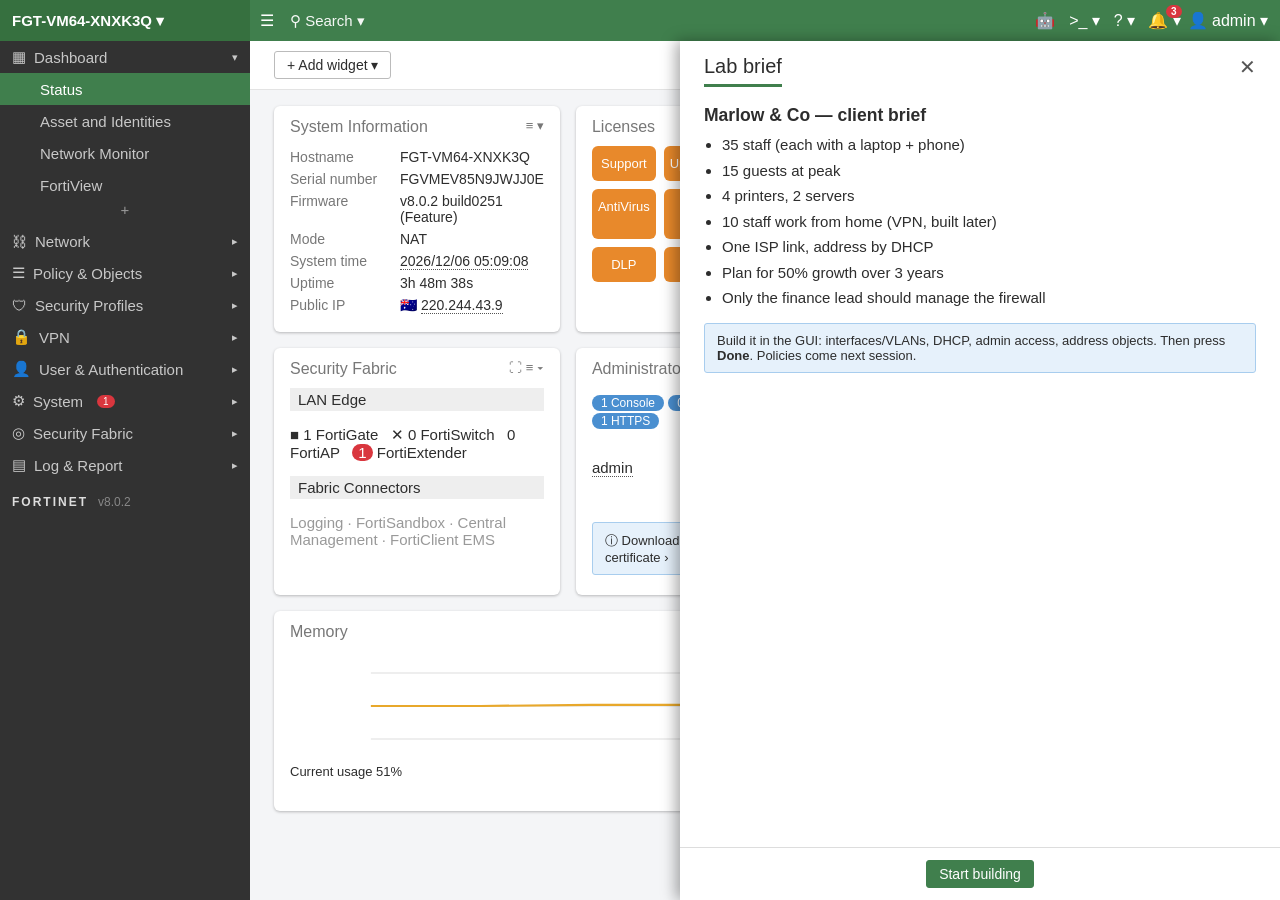
==== lab/index.html @ a09fa48d "Lab console: Copy CLI button copies the whole console (cache v58) Co-Authored-By: Claude Opus 5.5 <n" ====
<!DOCTYPE html><html lang="en"><head><meta charset="utf-8"><title>FortiOS 8.0.2 Mock GUI</title><meta name="viewport" content="width=device-width">  <script type="module" crossorigin>(function(){const t=document.createElement("link").relList;if(t&&t.supports&&t.supports("modulepreload"))return;for(const n of document.querySelectorAll('link[rel="modulepreload"]'))a(n);new MutationObserver(n=>{for(const i of n)if(i.type==="childList")for(const r of i.addedNodes)r.tagName==="LINK"&&r.rel==="modulepreload"&&a(r)}).observe(document,{childList:!0,subtree:!0});function s(n){const i={};return n.integrity&&(i.integrity=n.integrity),n.referrerPolicy&&(i.referrerPolicy=n.referrerPolicy),n.crossOrigin==="use-credentials"?i.credentials="include":n.crossOrigin==="anonymous"?i.credentials="omit":i.credentials="same-origin",i}function a(n){if(n.ep)return;n.ep=!0;const i=s(n);fetch(n.href,i)}})();const $=e=>document.querySelector(e),_=e=>String(e).replace(/&/g,"&amp;").replace(/</g,"&lt;"),Bt=(e,t)=>`<span class="tg ${e?"on":""}"></span>`,Us='<span class="info">i</span>',ri=(e,t,s)=>`<span class="seg">${e.map((a,n)=>{let i=n===t?"on":"";return/^Enable/.test(a)&&s==="ed"&&(i+=" ok"),/^Disable/.test(a)&&s==="ed"&&(i+=" no"),`<span class="${i}">${a}</span>`}).join("")}</span>`,oi=(e,t)=>ri(e,t,/^Enable|^Disable/.test(e[0])?"ed":"");function be(e,t,s={}){return`<div class="row2 ${s.in?"in":""}"${s.t?` data-t="${s.t}" data-k="${_(s.k||e)}"`:""}><div class="lb">${e}${s.i?" "+Us:""}</div><div class="vl">${t}</div></div>`}const Y=e=>_(e).replace(/"/g,"&quot;"),Sn=(e,t={})=>`<input class="inp ${t.req?"req":""} ${t.ro?"ro":""} ${t.sm?"sm":""} ${t.wd?"wd":""}" value="${Y(e||"")}" ${t.ro?"readonly":""} ${t.ph?`placeholder="${Y(t.ph)}"`:""}>${t.req?`<span class="err" ${e?'style="display:none"':""}>This field is required.</span>`:""}`,ao=(e,t={})=>{const s=t.opts||[e||""];return`<select class="inp dd ${t.req?"req":""} ${t.wd?"wd":""}" ${t.rr?'data-rr="1"':""}>${(t.req&&!t.opts?.includes("")?["",...s]:s).map(a=>`<option ${a===e?"selected":""}>${_(a)}</option>`).join("")}</select>${t.req?`<span class="err" ${e?'style="display:none"':""}>This field is required.</span>`:""}`},no=e=>e.map(([t,s,a])=>`<span class="chk ${a?"d":""}"><i class="${s?"on":""}">${s?"✓":""}</i>${t}${a?" "+Us:""}</span>`).join(""),li=(e,t,s,a)=>`<div class="band"${t!==void 0&&a?` data-bk="${a}"`:""}><span class="sq">−</span>${t!==void 0?`<span data-rv="${s||""}">${Bt(t)}</span> `:""}${e}</div>`,Pt=(e,t="blue")=>`<div class="note ${t}">${e}</div>`,io=(e,t=["+Create New","Edit","Delete"],s=[],a)=>`<div class="mtb">${t.map(n=>`<span class="btn">${n}</span>`).join("")}${a?'<span class="search sp"><input placeholder="Search"></span>':""}<span class="badge2" style="margin-left:auto">${s.length}</span></div><table class="mt"><tr>${e.map(n=>`<th>${n}</th>`).join("")}</tr>${s.length?s.map(n=>`<tr>${n.map(i=>`<td>${i}</td>`).join("")}</tr>`).join(""):`<tr><td colspan="${e.length}" style="text-align:center;color:#777">No results</td></tr>`}</table>`,ro=e=>e.map(t=>`<span class="chip">${t} ✕</span>`).join(" ")+' <span class="btn">+</span>';function nt(e){return e.map(t=>{if(typeof t=="string")return t;const[s,a,n,i={}]=t,r={...i,t:s,k:i.k||a};switch(s){case"t":return be(a,Sn(n,r),r);case"p":return be(a,Sn("")+" 👁",r);case"ta":return be(a,`<textarea class="inp wd" style="height:60px" maxlength="${n||255}">${_(r.val||"")}</textarea><span style="color:#888">${(r.val||"").length}/${n||255}</span>`,r);case"dd":return be(a,ao(n,r),r);case"seg":return be(a,oi(n,r.s||0),r);case"tog":return be(a,Bt(n),r);case"ro":return be(a,`<span>${n}</span>`,{...r,t:0});case"chk":return be(a,no(n),r);case"band":return li(a,n,r.rv,r.k);case"hid":return`<div data-hid="${a}" style="display:${r.show?"block":"none"}">${n}</div>`;case"tbl":return`<div style="margin:6px 0">${io(a,n,r.rows||[],r.srch)}</div>`;case"info":return Pt(a,n||"blue");case"chips":return be(a,ro(n),{...r,t:0});case"btns":return be("",a.map(o=>`<span class="btn">${o}</span>`).join(""));case"list":return be(a,`<span class="vlist">${n.map((o,d)=>`<div class="${d===r.s?"on":""}">${o}</div>`).join("")}</span>`,r);case"num":return be(a,`<input class="inp sm" value="${Y(n)}"> ${r.u||""}`,r);case"pick":return be(a,`<span class="inp ${r.req?"req":""}" style="min-width:290px" data-pick="${r.k2||"addr"}">${n||""}</span> <span class="btn" data-pick="${r.k2||"addr"}">+</span>${r.req&&!n?'<span class="err">This field is required.</span>':""}`,{...r,t:0});case"raw":return a}return""}).join("")}const He=(e=!0,t=!0)=>`<div class="rc">${e?'<h4>FortiGate</h4><span class="fg">FGT-VM64-XNXK3Q</span>':""}<h4>Additional Information</h4><span class="bt ${t?"":"d"}">⌘ API Preview</span><span class="bt">&gt;_ Edit in CLI</span><h4>Online Guides</h4><a>Relevant Documentation ↗</a><a>Video Tutorials ↗</a><h4>Fortinet Community</h4><a>Join the Discussion ↗</a></div>`,ns=[["Dashboard","▦",[["Status","dash"],["Asset and Identities","dassets"],["Network Monitor","dnet"],["FortiView","dfv"]]],["Network","⛓",[["Interfaces","interfaces"],["DNS","dns"],["IPAM","ipam"],"-",["SD-WAN","sdwan"],["Static Routes","static"],["Policy Routes","proute"],"-",["RIP","rip"],["OSPF","ospf"],["BGP","bgp"],["Routing Objects","robj"],["Multicast","mcast"],"-",["Diagnostics","diag"]]],["Policy & Objects","☰",[["Firewall Policy","policy"],["DoS Policy","dos"],["Tags","tags"],["Addresses","addr"],["Internet Service Database","isdb"],["Services","svc"],["Schedules","sched"],["Virtual IPs","vip"],["IP Pools","ippool"],["Protocol Options","popt"],["Traffic Shaping","shaper"]]],["Security Profiles","🛡",[["AntiVirus","av"],["Web Filter","web"],["Video Filter","vf"],["DNS Filter","dnsf"],["Application Control","app"],["Intrusion Prevention","ips"],["File Filter","ff"],["SSL/SSH Inspection","ssl"],"-",["Application Signatures","appsig"],["IPS Signatures","ipssig"],["Web Rating Overrides","wro"],["Web Profile Overrides","wpo"]]],["VPN","🔒",[["VPN Wizard","vpnwiz"],["VPN Tunnels","vpnt"],["Cloud SDN Orchestration","sdn"],["VPN Location Map","vmap"]]],["User & Authentication","👤",[["User Definition","users"],["User Groups","groups"],["Guest Management","guest"],"-",["LDAP Servers","ldap"],["RADIUS Servers","radius"],["Single Sign-On","sso"],["Authentication Settings","authset"],"-",["FortiTokens","tokens"]]],["System","⚙",[["Administrators","admins"],["Admin Profiles","aprof"],["Firmware & Registration","fw"],["Settings","settings"],"-",["HA","ha"],["SNMP","snmp"],["Replacement Messages","rmsg"],["FortiGuard","fguard"],["Feature Visibility","feat"],"-",["Certificates","certs"]],1],["Security Fabric","◎",[["Topology","topo"],["Security Rating","srat"],["Automation","auto"],["Fabric Connectors","fconn"],["External Connectors","xconn"],["Asset Identity Center","aic"]]],["Log & Report","▤",[["Forward Traffic","logf"],["Local Traffic","logl"],["Sniffer Traffic","logs"],"-",["System Events","logsys"],["Security Events","logsec"],"-",["Reports","logrep"],"-",["Log Settings","logset"]]]],oo=`<table class="mt" style="width:380px"><tr><td colspan="2">${["Allow","Monitor","Block","Warning","Authenticate"].map(e=>`<span class="btn dis">${e}</span>`).join(" ")}</td></tr><tr><th>Name</th><th>Action</th></tr>${[["Local Categories (2)"],["custom1","Disable"],["custom2","Disable"],["Unrated (1)"],["Unrated","⚠ Warning"],["Potentially Liable (12)"],["Drug Abuse","👁 Monitor"],["Hacking","👁 Monitor"],["Illegal or Unethical","👁 Monitor"],["Child Sexual Abuse","⊘ Block"],["Terrorism","⊘ Block"],["Adult/Mature Content (15)"],["Pornography","⊘ Block"],["Bandwidth Consuming (6)"],["Freeware and Software Downloads","✔ Allow"],["Security Risk"],["Malicious Websites","⊘ Block"],["General Interest - Personal (35)"],["General Interest - Business (18)"],["… 95 categories total (full list in capture doc)"]].map(e=>e[1]?`<tr><td>${e[0]}</td><td>${e[1]}</td></tr>`:`<tr><td colspan="2" style="background:#5a5a5a;color:#fff"><b>${e[0]}</b></td></tr>`).join("")}</table>`,pa=[["HTTPS",1],["HTTP",0,1],["PING",1],["FMG-Access",0],["SSH",0],["SNMP",0],["FTM",0],["RADIUS Accounting",0],["Security Fabric Connection",0],["Speed Test",0],["SCIM",0]],lo=[["band","Address"],["seg","Addressing mode",["Manual","IPAM","DHCP","PPPoE","One-Arm Sniffer"],{s:0}],["t","IP/Netmask","0.0.0.0/0.0.0.0"],["tog","Create address object matching subnet",1],["t","Name","",{in:1,ro:1}],["ro","Destination","0.0.0.0/0",{in:1}],["tog","Secondary IP address",0],["band","Administrative Access"],["chk","IPv4",pa],["band","DHCP Server",0],["band","Network"],["tog","Device detection",1,{i:1}],["tog","Proxy ARP",0],["tog","Security mode",0],["band","Traffic Shaping"],["tog","Outbound shaping profile",0],["tog","Outbound bandwidth",0],["band","Miscellaneous"],["ta","Comments"],["seg","Status",["Enabled","Disabled"],{s:0}]],co={static:{t:"New Static Route",rows:[["seg","Destination",["Subnet","Internet Service"],{s:0,i:1}],["t","","0.0.0.0/0.0.0.0",{in:1}],["seg","Gateway Address",["Dynamic","Specify"],{s:1}],["t","","0.0.0.0",{in:1}],["dd","Interface","",{req:1}],["num","Administrative Distance",10,{i:1}],["ta","Comments"],["seg","Status",["Enabled","Disabled"],{s:0}],["band","Advanced Options"]]},iface:{t:"New Interface",rows:[["t","Name","",{req:1}],["t","Alias",""],["dd","Type","VLAN"],["seg","VLAN protocol",["802.1Q","802.1AD"],{s:0}],["dd","Interface","",{req:1}],["t","VLAN ID","0",{req:1}],["num","VRF ID",0,{i:1}],["dd","Role","LAN",{i:1}],...lo]},iface1:{t:"Edit Interface",rows:[["t","Name","port1",{ro:1}],["t","Alias",""],["ro","Type","Physical Interface"],["num","VRF ID",0],["dd","Role","Undefined"],["band","Dedicated Management Port",0],["band","Address"],["seg","Addressing mode",["Manual","IPAM","DHCP","PPPoE","One-Arm Sniffer"],{s:2}],["ro","Status",'<span style="color:#3cb04f">✔ Connected</span>'],["ro","Obtained IP/Netmask",'192.168.68.65/255.255.252.0 <span class="btn">Renew</span>'],["ro","Expiry Date","2026/11/18 21:11:07"],["ro","Acquired DNS","192.168.0.1 192.168.68.1"],["ro","Default gateway","192.168.68.1"],["tog","Retrieve default gateway from server",1],["num","Distance",5],["tog","Override internal DNS",1],["band","Administrative Access"],["chk","IPv4",pa.map(e=>[e[0],["HTTPS","PING","SSH","HTTP"].includes(e[0])?1:0])],["band","DHCP Server",0],["band","Network"],["tog","Device detection",1],["band","Miscellaneous"],["ta","Comments"],["seg","Status",["Enabled","Disabled"],{s:0}]],rc:["Active Administrator Sessions: 1 HTTPS","Status: ● Up","MAC address 00:0c:29:5c:53:20"]},zone:{t:"New Zone",rows:[["t","Name","",{req:1}],["tog","Block intra-zone traffic",1],["chips","Interface members",[]],["ta","Comments",127]]},vwp:{t:"New Virtual Wire Pair",rows:[["t","Name","",{req:1}],["chips","Interface members",[],{req:1}],["tog","Wildcard VLAN",0]]},fext:{t:"New FortiExtender WAN Extension",rows:[["t","Name","",{req:1}],["t","Alias",""],["ro","Type","FortiExtender WAN Extension"],["num","VRF ID",0],["band","Address"],["seg","Addressing mode",["Manual","DHCP"],{s:1}],["tog","Retrieve default gateway from server",1],["num","Distance",5],["tog","Override internal DNS",1],["band","Administrative Access"],["chk","IPv4",pa]]},policy:{t:"Create New Policy",rows:[["t","Name","",{req:1,i:1}],["dd","Schedule","🕒 always"],["seg","Action",["✔ ACCEPT","⊘ DENY"],{s:0}],["dd","Incoming interface","",{req:1}],["dd","Outgoing interface","",{req:1}],["band","Source & Destination"],["pick","Source","",{req:1,k2:"addr"}],["pick","User/group","",{k2:"user"}],["pick","Destination","",{req:1,k2:"addr"}],["pick","Service","",{req:1,k2:"svc"}],["band","Firewall/Network Options"],["seg","Inspection mode",["Flow-based","Proxy-based"],{s:0}],["tog","NAT",1],["seg","IP pool configuration",["Use Outgoing Interface Address","Use Dynamic IP Pool"],{s:0}],["seg","Source port translation",["Always","When port conflicts","Never"],{s:1}],["dd","Protocol options",'<span class="tag" style="background:#3cb04f">PROT</span>default'],["band","Security Profiles"],["tog","AntiVirus",0],["tog","Web filter",0],["tog","DNS filter",0],["tog","Application control",0],["tog","IPS",0],["tog","File filter",0],["dd","SSL inspection",'<span class="tag" style="background:#b8913a">SSL</span>no-inspection'],["band","Logging Options"],["tog","Log allowed traffic",1],["seg","",["Security events","All sessions"],{s:0}],["tog","Log application health metrics",0,{i:1}],["tog","Generate logs when session starts",0],["tog","Capture packets",0],["ta","Comments"],["tog","Enable this policy",1]],rc2:1},addr:{t:"New Address",rows:[["t","Name","",{req:1}],["dd","Interface","any"],["dd","Type","Subnet"],["t","IP/Netmask","0.0.0.0 0.0.0.0"],["tog","Routing configuration",0],["ta","Comments"],["band","Organization & Display"],["pick","Tags","",{k2:"tag"}],["seg","Display using",["All tags","First tag only","Icon"],{s:0,i:1}]]},svc:{t:"New Service",rows:[["t","Name","",{req:1}],["ta","Comments"],["dd","Category","Uncategorized"],["band","Protocol Options"],["dd","Protocol Type","TCP/UDP/UDP-Lite/SCTP"],["t","Address","0.0.0.0"],["t","Destination Port","TCP  Low-High"],["tog","Specify Source Ports",0]]},av:{t:"New AntiVirus Profile",rows:[["t","Name","",{req:1}],["ta","Comments"],["tog","AntiVirus scan",0,{i:1}],["seg","Feature set",["Flow-based","Proxy-based"],{s:0}],["band","Inspected Protocols"],["tog","HTTP",0],["tog","SMTP",0],["tog","POP3",0],["tog","IMAP",0],["tog","FTP",0],["tog","CIFS",0],["band","APT Protection Options"],["tog","Treat Windows executables in email attachments as viruses",0],["tog","Send files to FortiSandbox for inspection",0],["tog","Include mobile malware protection",1],["tog","Quarantine",0],["band","Virus Outbreak Prevention"],["tog","Use FortiGuard outbreak prevention database",0],["tog","Use 0-day malware stream scanning",0],["tog","Use external malware block list",0],["tog","Use EMS external feed",0]]},web:{t:"New Web Filter Profile",rows:[["t","Name","",{req:1}],["ta","Comments"],["seg","Feature set",["Flow-based","Proxy-based"],{s:0}],["band","FortiGuard Category Based Filter",0,{rv:"cat"}],["hid","cat",Pt("Warning: This device is not licensed for the FortiGuard web filtering service. Traffic may be blocked if this option is enabled.","warn")+oo],["band","Allow users to override blocked categories",0],["band","Search Engines"],["tog","Enforce 'Safe Search' on Google, Yahoo!, Bing, Yandex",0],["band","Static URL Filter"],["tog","Block invalid URLs",0],["tog","URL Filter",0],["tog","Content Filter",0],["band","Rating Options"],["seg","Behavior when FortiGuard is unreachable",["Allow all websites","Block all websites"],{s:1,i:1}],["tog","Rate URLs by domain and IP Address",0],["band","Proxy Options"],["seg","HTTP POST Action",["Allow","Block"],{s:0}],["tog","Remove Cookies",0]]},dnsf:{t:"New DNS Filter Profile",rows:[["t","Name","",{req:1}],["ta","Comments"],["tog","Redirect botnet C&C requests to Block Portal",0],["tog","Enforce 'Safe Search' on Google, Bing, YouTube",0],["band","FortiGuard Category Based Filter",1],["tbl",["Name","Action"],["Allow","Monitor","Redirect to Block Portal"],{rows:[["<b>Local Categories (2)</b>",""],["custom1","Disable"],["custom2","Disable"],["<b>Potentially Liable (12)</b>",""],["Drug Abuse","✔ Allow"],["Hacking","✔ Allow"],["Illegal or Unethical","✔ Allow"],["Discrimination","✔ Allow"],["Explicit Violence","✔ Allow"]]}],["band","Static Domain Filter"],["tog","Domain Filter",0],["tog","External IP Block Lists",0],["tog","DNS Translation",0,{i:1}],["band","Options"],["seg","Redirect Portal IP",["Use FortiGuard Default","Specify"],{s:0}],["t","","0.0.0.0",{in:1,ro:1}],["tog","Allow DNS requests when a rating error occurs",0],["tog","Log all DNS queries and responses",0],["tog","Strip Encrypted Client Hello service parameters",1]]},app:{t:"New Application Sensor",rows:[["info","93 Cloud Applications require deep inspection. 0 policies are using this profile."],["t","Name","",{req:1}],["ta","Comments"],["band","Categories"],["raw",`<div style="display:grid;grid-template-columns:1fr 1fr;gap:6px 30px;padding:6px 0">${[["Business","179, 6"],["Cloud/IT","31"],["Collaboration","293, 6"],["Email","87, 12"],["Game","124"],["General Interest","241, 9"],["Mobile","3"],["Network Service","332"],["P2P","85","b"],["Proxy","106","b"],["Remote Access","91"],["Social Media","150, 31"],["Storage/Backup","296, 16"],["Update","48"],["Video/Audio","206, 13"],["VoIP","31"],["Web Client","18"],["Unknown Applications","","a"]].map(e=>`<div><span class="inp" style="width:44px;padding:2px 6px">${e[2]==="b"?'<span style="color:#d9363e">⊘</span>':e[2]==="a"?'<span style="color:#3cb04f">✔</span>':"👁"}</span> ${e[0]} <span style="color:#888">(${e[1]})</span></div>`).join("")}</div>`],["band","Network Protocol Enforcement",0],["band","Application and Filter Overrides"],["tbl",["Priority","Details","Type","Action"]],["band","Options"],["tog","Block applications detected on non-default ports",0,{i:1}],["tog","Allow and Log DNS Traffic",1],["tog","Replacement Messages for HTTP-based Applications",1]]},vf:{t:"New Video Filter Profile",rows:[["t","Name","",{req:1}],["ta","Comment"],["band","Filters"],["tbl",["Type","Filter","Action","Comments"],["+ Create new","Edit","Delete"],{srch:1,rows:[["Implicit Rule","Any","✔ Allow",""]]}]]},ips:{t:"New IPS Sensor",rows:[["t","Name","",{req:1}],["ta","Comments"],["tog","Block malicious URLs",0],["band","IPS Signatures and Filters"],["tbl",["Details","Exempt IPs","Action","Packet Logging"]],["band","Botnet C&C"],["seg","Scan Outgoing Connections to Botnet Sites",["Disable","Block","Monitor"],{s:0}]]},ff:{t:"New File Filter Profile",rows:[["t","Name","",{req:1}],["ta","Comments"],["tog","Scan archive contents",1],["seg","Feature set",["Flow-based","Proxy-based"],{s:0}],["band","Rules"],["tbl",["Rule","Comments","Traffic","Protocols","Match Files","Action","File Types"],["+Create New","Edit","Delete"],{srch:1}]]},ssl:{t:"Edit SSL/SSH Inspection Profile",rows:[["t","Name","custom-deep-inspection",{ro:1}],["ro","Comments","Customizable deep inspection profile."],["band","SSL Inspection Options"],["seg","Enable SSL inspection of",["Multiple Clients Connecting to Multiple Servers","Protecting SSL Server"],{s:0}],["seg","Inspection method",["SSL Certificate Inspection","Full SSL Inspection"],{s:1}],["dd","CA certificate","Fortinet_CA_SSL"],["seg","Malicious certificates",["Allow","Block"],{s:1,i:1}],["seg","Untrusted SSL certificates",["Allow","Block","Ignore"],{s:0}],["seg","Server certificate SNI check",["Enable","Strict","Disable"],{s:0,i:1}],["tog","Enforce SSL cipher compliance",0],["tog","Enforce SSL negotiation compliance",0],["tog","RPC over HTTPS",0],["tog","MAPI over HTTPS",0],["band","Protocol Port Mapping"],["tog","Inspect all ports",0],["t","HTTPS","443",{sm:1}],["t","SMTPS","465",{sm:1}],["t","POP3S","995",{sm:1}],["t","IMAPS","993",{sm:1}],["t","FTPS","990",{sm:1}],["seg","HTTP/3",["Inspect","Bypass","Block"],{s:0}],["seg","DNS over QUIC",["Inspect","Bypass","Block"],{s:0}],["band","Exempt from SSL Inspection"],["tog","Reputable websites",0],["chips","Web categories",["Finance and Banking","Health and Wellness"]],["chips","Addresses",["adobe","Adobe Login","android","apple","appstore","auth.gfx.ms","citrix","dropbox.com","fortinet","google-drive","google-play","skype","update.microsoft.com","verisign","Windows update 2"]],["tog","Log SSL exemptions",0],["band","SSH Inspection Options"],["tog","SSH deep scan",0],["band","Common Options"],["seg","Invalid SSL certificates",["Allow","Block","Custom"],{s:2}],["seg","Expired",["Keep Untrusted & Allow","Block","Trust & Allow"],{s:1,in:1}],["seg","Revoked",["Keep Untrusted & Allow","Block","Trust & Allow"],{s:1,in:1}],["seg","Validation timed-out",["Keep Untrusted & Allow","Block","Trust & Allow"],{s:0,in:1}],["seg","Validation failed",["Keep Untrusted & Allow","Block","Trust & Allow"],{s:1,in:1}],["tog","Log SSL anomalies",1,{i:1}]]},vpn:{t:"New VPN Tunnel",rows:[["t","Name","",{req:1}],["ta","Comments"],["band","Network"],["seg","IP version",["IPv4","IPv6"],{s:0}],["seg","Remote gateway",["Static IP address","Dialup user","Dynamic DNS"],{s:0}],["t","IP address","0.0.0.0",{req:1,in:1}],["dd","Interface","",{req:1,in:1}],["tog","Local gateway",0],["tog","Mode config",0],["seg","Transport",["UDP","Auto"],{s:0,i:1}],["seg","NAT traversal",["Enable","Disable","Forced"],{s:0}],["num","Keepalive frequency",10,{in:1}],["tog","Dead peer detection",1],["seg","",["On Idle","On Demand"],{s:1}],["num","DPD retry count",3],["num","DPD retry interval",20,{u:"second(s)"}],["chk","Forward error correction",[["Egress",0],["Ingress",0]]],["tog","EMS SN verification",0],["band","Authentication"],["seg","Method",["Pre-shared Key","Signature"],{s:0}],["p","Pre-shared key","",{req:1}],["seg","IKE",["Version 1","Version 2"],{s:1}],["tog","Network overlay",0],["band","Phase 1 proposal"],["raw",'<div style="padding:4px 0">'+["AES128-SHA256","AES256-SHA256","AES128GCM-PRFSHA256","AES256GCM-PRFSHA384","CHACHA20POLY1305-PRFSHA256"].map(e=>`<div style="margin:3px 0"><span class="inp dd" style="width:340px">${e}</span> <span style="color:#d9363e">✖</span></div>`).join("")+'<span class="btn">+</span></div>'],["chk","Diffie-Hellman Group",[15,16,17,18,19,20,21,28,29,30,31,32].map(e=>[String(e),e===20||e===21])],["tbl",["Transform type","KE groups"]],["num","Key lifetime",86400,{u:"second(s)"}],["t","Local ID",""],["band","Phase 2 selectors"],["tbl",["Name","Local Address","Remote Address","Comments"],["+Create new","Edit","Delete"],{srch:1,k:"p2"}]],nested:"p2"},p2:{t:"New Phase 2 Selector",rows:[["t","Name","",{req:1}],["ta","Comments"],["seg","Encapsulation",["Tunnel Mode","Transport Mode"],{s:0}],["seg","IP version",["IPv4","IPv6"],{s:0}],["tog","Named address",0],["seg","Local address",["IP Address","Subnet Address","IP Range"],{s:1}],["t","","0.0.0.0 0.0.0.0",{in:1}],["seg","Remote address",["IP Address","Subnet Address","IP Range"],{s:1}],["t","","0.0.0.0 0.0.0.0",{in:1}],["band","Advanced"],["info","Encryption-authentication pair(s) used by the phase 1 proposal.<br>• AES128-SHA256<br>• AES256-SHA256<br>• AES128GCM-PRFSHA256<br>• AES256GCM-PRFSHA384<br>• CHACHA20POLY1305-PRFSHA256"],["seg","L2TP",["Enable","Disable"],{s:1}],["seg","Replay detection",["Enable","Disable"],{s:0}],["seg","Perfect forward secrecy (PFS)",["Enable","Disable"],{s:0}],["chk","Diffie-Hellman Group",[["20",1],["21",1],["19",0]]],["seg","Local port",["All","Specify"],{s:0}],["seg","Remote port",["All","Specify"],{s:0}],["seg","Protocol",["All","Specify"],{s:0}],["seg","Auto-negotiate",["Enable","Disable"],{s:1,i:1}],["seg","Autokey keep alive",["Enable","Disable"],{s:1}],["seg","Key lifetime",["Seconds","Kilobytes","Both"],{s:0}],["num","",43200,{u:"second(s)"}]]},vagg:{t:"New IPsec Aggregate",rows:[["t","Name","",{req:1}],["dd","Algorithm","Weighted Round Robin",{i:1}],["band","Aggregate Members"],["info","No eligible IPsec tunnels are available to be added to this aggregate. To be included in an aggregate object, IPsec tunnels must have the 'aggregate-member' property set to 'enable'.","warn"],["info","IPsec aggregate must contain member IPsec tunnel.","err"]]},user:{t:"Users/Groups Creation Wizard",wiz:1,rows:[["raw",'<div style="display:flex;margin-bottom:12px">'+["1 User Type","2 Login Credentials","3 Contact Info","4 Extra Info"].map((e,t)=>`<div style="flex:1;padding:8px;background:${t==0?"#2f6b3b":"#ddd"};color:${t==0?"#fff":"#555"};text-align:center">${e}</div>`).join("")+"</div>"],["list","User Type",["Local User","Remote RADIUS User","Remote TACACS+ User","Remote LDAP User","FSSO","FortiNAC User","SAML User"],{s:0}],["info","Step 2 asks for Username and Password (both required). Steps 3-4 were not captured.","warn"]],foot:["< Back","Next","Cancel"]},group:{t:"New User Group",rows:[["t","Name","",{req:1}],["list","Type",["Firewall","Fortinet Single Sign-On (FSSO)","RADIUS Single Sign-On (RSSO)","Guest"],{s:0}],["pick","Members","",{k2:"user"}]]},ldap:{t:"Edit LDAP Server",rows:[["t","Name","",{req:1}],["t","Server IP/Name","",{req:1}],["t","Server Port","389"],["t","Common Name Identifier","cn"],["t","Distinguished Name","",{req:1}],["tog","Exchange server",0],["seg","Bind Type",["Simple","Anonymous","Regular"],{s:0}],["seg","Protocol",["STARTTLS","LDAPS"],{s:0}],["tog","Certificate",0],["btns",["Test Connectivity","Test User Credentials"]]]},radius:{t:"New RADIUS Server",rows:[["t","Name","",{req:1}],["seg","Authentication method",["Default","Specify"],{s:0}],["t","NAS IP",""],["tog","Include in every user group",0],["band","Primary Server"],["t","IP/Name","",{req:1}],["p","Secret","",{req:1}],["btns",["Test Connectivity","Test User Credentials"]],["band","Secondary Server"],["t","IP/Name",""],["p","Secret",""],["btns",["Test Connectivity","Test User Credentials"]]]},admin:{t:"New Administrator",rows:[["t","Username","",{req:1}],["list","Type",["Local User","Match a user on a remote server group","Match all users in a remote server group","Use public key infrastructure (PKI) group"],{s:0}],["p","Password","",{req:1}],["p","Confirm Password","",{req:1}],["raw",'<div style="color:#555;font-size:13px;margin:4px 0 4px 210px">Password must conform to: 1 Lower case · 1 Special · 1 Number · 1 Upper case · 12 Minimum length</div>'],["ta","Comments"],["dd","Administrator profile","",{req:1}],["tog","Force Password Change",0,{i:1}],["seg","Override theme",["Inherit from admin profile","Customize"],{s:0,i:1}],["band","Two-factor Authentication",0],["band","Restrict login to trusted hosts",0],["band","Restrict admin to guest account provisioning only",0]]},aprofile:{t:"New Admin Profile",rows:[["t","Name","",{req:1}],["ta","Comments"],["band","Access Permissions"],["raw",'<table class="mt"><tr><th>Access Control</th><th>Permissions <span class="btn">Set All ▾</span></th></tr>'+[["Security Fabric",1],["FortiView",0],["User & Device",0],["Firewall",1],["Log & Log",1,"Log & Report"],["Network",1],["System",1],["Security Profile",1],["VPN",0],["WAN Opt & Cache",0],["WiFi & Switch",0]].map(e=>`<tr><td>${e[2]||e[0]}</td><td>${oi(["🚫 None","👁 Read","✏ Read/Write"].concat(e[1]?["⚙ Custom"]:[]),2)}</td></tr>`).join("")+"</table>"],["seg","Permit usage of CLI commands",["Enable","Disable","Custom"],{s:0}],["seg","Override theme",["Inherit from system","Customize"],{s:0,i:1}],["tog","Allow using AI Assistant",1],["band","Override Idle Timeout",0]]}},ci={addr:["— Address","none","login.microsoftonline.com","login.microsoft.com","login.windows.net","gmail.com","wildcard.google.com","wildcard.dropbox.com","all","FIREWALL_AUTH_PORTAL_ADDRESS","FABRIC_DEVICE","SSLVPN_TUNNEL_ADDR1","— Address Group","G Suite","Microsoft Office 365"],user:["— User","guest","— User Group","Guest-group","SSO_Guest_Users"],tag:["(no tags)"],svc:null},ua="AFS3|F|TCP/7000-7009 UDP/7000-7009;AH|T|IP/51;ALL|G|ANY;ALL_ICMP|G|ANY;ALL_ICMP6|G|ANY;ALL_TCP|G|TCP/1-65535;ALL_UDP|G|UDP/1-65535;AOL|U|TCP/5190-5194;BGP|N|TCP/179;CVSPSERVER|U|TCP/2401 UDP/2401;DCE-RPC|R|TCP/135 UDP/135;DHCP|N|UDP/67-68;DHCP6|N|UDP/546 UDP/547;DNS|N|TCP/53 UDP/53;ESP|T|IP/50;FINGER|U|TCP/79;FTP|F|TCP/21;FTP_GET|F|TCP/21;FTP_PUT|F|TCP/21;GOPHER|U|TCP/70;GRE|T|IP/47;GTP|U|UDP/2123 UDP/2152 UDP/3386;H323|V|TCP/1720 TCP/1503 UDP/1719;HTTP|W|TCP/80;HTTPS|W|TCP/443;IKE|T|UDP/500 UDP/4500;IMAP|E|TCP/143;IMAPS|E|TCP/993;INFO_ADDRESS|U|ICMP/ANY;INFO_REQUEST|U|ICMP/ANY;Internet-Locator-Service|U|TCP/389;IRC|V|TCP/6660-6669;KERBEROS|A|TCP/88 TCP/464 UDP/88 UDP/464;L2TP|T|TCP/1701 UDP/1701;LDAP|A|TCP/389;LDAP_UDP|A|UDP/389;MGCP|V|TCP/2428 UDP/2427 UDP/2727;MMS|U|TCP/1755 UDP/1024-5000;MS-SQL|V|TCP/1433 TCP/1434;MYSQL|V|TCP/3306;NFS|F|TCP/111 TCP/2049 UDP/111 UDP/2049;NNTP|U|TCP/119;NONE|U|TCP/0;NTP|N|TCP/123 UDP/123;NetMeeting|U|TCP/1720;ONC-RPC|R|TCP/111 UDP/111;OSPF|N|IP/89;PC-Anywhere|R|TCP/5631 UDP/5632;PING|N|ICMP/ANY;PING6|U|ICMP6/ANY;POP3|E|TCP/110;POP3S|E|TCP/995;PPTP|T|TCP/1723;QUAKE|U|UDP/26000 UDP/27000 UDP/27910 UDP/27960;RADIUS|A|UDP/1812 UDP/1813;RADIUS-OLD|U|UDP/1645 UDP/1646;RAUDIO|U|UDP/7070;RDP|R|TCP/3389;REXEC|U|TCP/512;RIP|N|UDP/520;RLOGIN|U|TCP/513:512-1023;RSH|U|TCP/514:512-1023;RTSP|V|TCP/554 TCP/7070 TCP/8554 UDP/554;SAMBA|F|TCP/139;SCCP|V|TCP/2000;SIP|V|TCP/5060 UDP/5060;SIP-MSNmessenger|V|TCP/1863;SMB|F|TCP/445;SMTP|E|TCP/25;SMTPS|E|TCP/465;SNMP|N|TCP/161-162 UDP/161-162;SOCKS|T|TCP/1080 UDP/1080;SQUID|T|TCP/3128;SSH|R|TCP/22;SYSLOG|N|UDP/514;TALK|U|UDP/517-518;TELNET|R|TCP/23;TFTP|F|UDP/69;TIMESTAMP|U|ICMP/ANY;TRACEROUTE|N|UDP/33434-33535;UUCP|U|TCP/540;VDOLIVE|U|TCP/7000-7010;VNC|R|TCP/5900;WAIS|U|TCP/210;WINFRAME|U|TCP/1494 TCP/2598;WINS|R|TCP/1512 UDP/1512;X-WINDOWS|R|TCP/6000-6063".split(";").map(e=>e.split("|")),po={F:"File Access",T:"Tunneling",G:"General",U:"Uncategorized",N:"Network Services",R:"Remote Access",V:"VoIP, Messaging & Other Applications",W:"Web Access",E:"Email",A:"Authentication"};ci.svc=["— Services ("+(ua.length+2)+")"].concat(ua.map(e=>e[0]));const uo={AV:"#e8892b",WEB:"#c9a24a",DNS:"#3cb04f",APP:"#3cb04f",IPS:"#8a8a2a",FILE:"#8a4ab0",SSL:"#b8913a"},pe=e=>`<span class="tag" style="background:${uo[e]}">${e}</span>`,z=(e,t,s={})=>({cols:e,rows:t,...s}),ve={interfaces:z(["Name","Type","Members","IP/Netmask","Administrative access"],[{g:"802.3ad Aggregate",n:1},["fortilink","802.3ad Aggregate","","Dedicated to FortiSwitch","PING Security Fabric Connection"],{g:"Physical Interface",n:3},["port1","Physical Interface","","192.168.68.65/255.255.252.0","PING HTTPS SSH HTTP"],["port2","Physical Interface","","0.0.0.0/0.0.0.0",""],["port3","Physical Interface","","0.0.0.0/0.0.0.0",""],{g:"Tunnel Interface",n:1},["NAT interface (naf.root)","Tunnel Interface","","0.0.0.0/0.0.0.0",""],{g:"WiFi SSID",n:1},["fortinet.mesh.root (default-mesh)","WiFi SSID","","0.0.0.0/0.0.0.0",""]],{create:[["Interface","iface"],["Zone","zone"],["Virtual Wire Pair","vwp"],["FortiExtender WAN Extension","fext"]],edit:"iface1",group:"Group By Type ▾",face:1,insights:0,total:6}),static:z(["Destination","Gateway IP","Interface","Status","Comments"],[],{create:"static",edit:"static",extra:'<span class="btn">☰ 1 DHCP route(s)</span>',insights:0}),proute:z(["Seq.#","Incoming Interface","Outgoing Interface","Source","Destination","Hit Count"],[],{create:"static"}),policy:z(["Policy","Source","Destination","Schedule","Service","Action","IP Pool","NAT","Type","Security Profiles","Log","Bytes"],[{g:"Implicit",n:1,col:1},["Implicit Deny (0)","all","all","🕒 always","ALL",'<span style="color:#d9363e">⊘ DENY</span>',"","","","","",""]],{create:"policy",extra:'<span class="btn">Policy match</span>',tb2:'<span class="btn sp">Export ▾</span><span class="btn">Interface Pair View ▾</span>',insights:0,total:1}),dos:z(["Policy ID","Name","Interfaces","Source Address","Destination Address","Services"],[],{create:"static"}),tags:z(["Name","Comments","Ref."],[],{create:"addr"}),addr:z(["Name","Type","Interface","Details","IP","Tags","Ref."],[["FABRIC_DEVICE","Subnet","","","0.0.0.0/0","","0"],["FIREWALL_AUTH_PORTAL_ADDRESS","Subnet","","","0.0.0.0/0","","0"],["SSLVPN_TUNNEL_ADDR1","IP Range","","","10.212.134.200-10.212.134.210","","0"],["all","Subnet","","","0.0.0.0/0","",'<span class="lnk">1</span>'],["gmail.com","FQDN","","gmail.com","","",'<span class="lnk">1</span>'],["login.microsoft.com","FQDN","","login.microsoft.com","","",'<span class="lnk">1</span>'],["login.microsoftonline.com","FQDN","","login.microsoftonline.com","","",'<span class="lnk">1</span>'],["login.windows.net","FQDN","","login.windows.net","","",'<span class="lnk">1</span>'],["none","Subnet","","","0.0.0.0/32","","0"],["wildcard.dropbox.com","FQDN","","*.dropbox.com","","","0"],["wildcard.google.com","FQDN","","*.google.com","","",'<span class="lnk">1</span>']],{tabs:["Address","Address Group"],create:"addr",edit:"addr",total:11}),isdb:z(["Name","Direction","Total IP Ranges","Ref."],[{g:"Predefined Internet Services",n:"1,644"},["8x8-8x8.Cloud","Both","0","0"],["ADP-DNS","Destination","0","0"],["ADP-FTP","Destination","0","0"],["ADP-ICMP","Destination","0","0"],["ADP-Inbound_Email","Destination","0","0"],["ADP-LDAP","Destination","0","0"],["ADP-NTP","Destination","0","0"],["ADP-NetBIOS.Name.Service","Destination","0","0"],["ADP-Other","Both","0","0"],["ADP-Outbound_Email","Destination","0","0"],["ADP-SSH","Destination","0","0"],["ADP-Web","Destination","0","0"]],{tabs:["Internet Service","Internet Service Group","Network Service"],create:"addr",total:"1,650",extra:'<span class="btn">IP Address Lookup</span>'}),svc:z(["Name","Details","IP/FQDN","Category","Protocol","Ref."],ua.map(e=>[e[0],e[2],"",po[e[1]],/^IP\//.test(e[2])?"IP":/^ICMP/.test(e[2])||/ICMP/.test(e[0])?"ICMP":"TCP/UDP/UDP-Lite/SCTP","0"].map((t,s)=>s===5&&["ALL","HTTP","HTTPS","DNS","PING","SSH","NTP","SMTP","IMAP","POP3","FTP","RDP","SNMP"].includes(e[0])?'<span class="lnk">1</span>':t)),{tabs:["Service","Service Group"],create:"svc",edit:"svc",total:85,donut:1}),sched:z(["Name","Days","Start","End","Ref."],[["🕒 always",'Sunday Monday Tuesday Wednesday <span class="badge2">+3</span>',"","",'<span class="lnk">2</span>'],["default-darrp-optimize",'Sunday Monday Tuesday Wednesday <span class="badge2">+3</span>',"01:00","01:30",'<span class="lnk">1</span>'],["⊘ none","None","","","0"]],{tabs:["Recurring Schedule","One-Time Schedule","Schedule Group"],create:"addr",total:3}),vip:z(["Name","Interface","Mapped From","Mapped To","Hit Count","Ref"],[],{tabs:["Virtual IP","Virtual IP Group"],create:"addr"}),ippool:z(["Name","External IP Range","Ref.","Type","ARP Reply"],[],{create:"addr"}),popt:z(["Name","Read Only","Comments","Ref."],[[pe("AV").replace("AV","PROT").replace("#e8892b","#3cb04f")+"default","🔒","All default services.","0"]],{create:"addr",total:1}),shaper:z(["Name","Source","Destination","From","To","Shared Shaper","Reverse Shaper","Per-IP Shaper","Service","Schedule","Status"],[{g:"Implicit",n:1},["any<br><small>Priority: medium</small>","","","","","","","","ALL","always",'<span style="color:#3cb04f">✔ Enabled</span>']],{tabs:["Traffic Shaping Policy","Traffic Shaper","Traffic Shaping Profile"],create:"addr",total:1}),av:z(["Name","Comments","Ref."],[[pe("AV")+"default","Scan files and block viruses.","0"],[pe("AV")+"wifi-default","Default configuration for offloading WiFi traffic.",'<span class="lnk">1</span>']],{create:"av",edit:"av"}),web:z(["Name","Comments","Ref."],[[pe("WEB")+"default","Default web filtering.","0"],[pe("WEB")+"monitor-all","Monitor and log all visited URLs, flow-based.","0"],[pe("WEB")+"wifi-default","",'<span class="lnk">1</span>']],{create:"web",edit:"web"}),vf:z(["Name","Comments","Ref."],[],{tabs:["Video Filter Profile","Video Filter Keyword","Video Filter Settings"],create:"vf"}),dnsf:z(["Name","Comments","Ref."],[[pe("DNS")+"default","Default dns filtering.","0"]],{create:"dnsf",edit:"dnsf"}),app:z(["Name","Comments","Ref."],[[pe("APP")+"block-high-risk","","0"],[pe("APP")+"default","Monitor all applications.","0"],[pe("APP")+"wifi-default","",'<span class="lnk">1</span>']],{create:"app",edit:"app"}),ips:z(["Name","Comments","Ref."],["all_default","all_default_pass","default","high_security","protect_client","protect_email_server","protect_http_server","wifi-default"].map(e=>[pe("IPS")+e,e==="default"?"Prevent critical attacks.":"",e==="wifi-default"?'<span class="lnk">1</span>':"0"]),{create:"ips",edit:"ips"}),ff:z(["Name","Comments","Ref."],[[pe("FILE")+"default","File type inspection.","0"]],{create:"ff",edit:"ff"}),ssl:z(["Name","Read Only","Comments","Ref."],[[pe("SSL")+"certificate-inspection","🔒","Read-only SSL handshake inspection profile.","0"],[pe("SSL")+"custom-deep-inspection","","Customizable deep inspection profile.","0"],[pe("SSL")+"deep-inspection","🔒","Read-only deep inspection profile.","0"],[pe("SSL")+"no-inspection","🔒","Read-only profile that does no inspection.","0"]],{create:"ssl",edit:"ssl",lock:"The maximum number of SSL Inspection Options entries has been reached. Delete existing ones to proceed."}),appsig:z(["Name","Category","Classifications","Popularity","Risk"],[{g:"Application signature",n:"2,414"},["1kxun","Video/Audio","? Unclassified",'<span class="stars">★★★★★</span>',"▮▮▯▯▯"],["2345.Cloud","Storage/Backup","? Unclassified",'<span class="stars">★★★★★</span>',"▮▮▯▯▯"],["2ch","Social.Media","? Unclassified",'<span class="stars">★★★★★</span>',"▮▮▯▯▯"]],{tabs:["Application signature","Application group","Classification rule"],create:"app",total:"2,414",donut:2}),ipssig:z(["Name","Severity","Target","OS","Action","CVE-ID"],[{g:"IPS Signature",n:"5,864"},["3Com.3CDaemon.FTP.Server.Buffer.Overflow","▮▮▮▮▯ High","Server","Windows",'<span style="color:#d9363e">⊘ Block</span>','<span class="lnk">CVE-2005-0277</span>'],["3Com.3CDaemon.FTP.Server.Information.Disclosure","▮▮▮▯▯ Medium","Server","Windows",'<span style="color:#3cb04f">✔ Pass</span>',""]],{create:"ips",total:"5,864",donut:3}),wro:z(["URL","Original Category","Status","Comments","Ref"],[],{tabs:["Overrides","Custom Categories"],create:"web"}),wpo:z(["Initiator","Scope","Original Profile","New Profile","Status","Expires"],[],{create:"web"}),vpnt:z(["Tunnel","Interface Binding","Status","Ref"],[],{tabs:["Tunnels","Settings"],create:[["Custom IPsec tunnel","vpn"],["IPsec tunnel from template","vpnwiz"],["IPsec aggregate","vagg"]],extra:'<span class="btn sp">View tunnel connections</span>',insights:0}),sdn:z(["Name","SDN Connector","Remote type","Gateway ID","Subnet ID","Status"],[],{create:"addr"}),users:z(["Name","Type","Two-factor Authentication","Status","Ref"],[["👤 guest","Local",'<span style="color:#d9363e">✖ Disabled</span>','<span style="color:#3cb04f">⬆ Enabled</span>',"1"]],{create:"user",insights:0,total:1}),groups:z(["Name","Group Type","Members","Remote Groups","Ref"],[["Guest-group","Firewall","guest","","0"],["SSO_Guest_Users","Fortinet Single Sign-On (FSSO)","","",'<span class="lnk">1</span>']],{create:"group",edit:"group",total:2}),ldap:z(["Name","Server","Port","Distinguished Name","Ref"],[],{create:"ldap"}),radius:z(["Name","Server","Ref"],[],{create:"radius"}),sso:z(["Name","SP certificate","SCIM client","SP entity ID","IdP certificate","IdP entity ID","Ref"],[],{create:"ldap"}),tokens:z(["Type","Serial Number","Status","User","Drift","Comments"],[],{tabs:["Local tokens","Local token settings"],create:"addr",extra:'<span class="btn">⟳ Refresh</span>'}),admins:z(["Name","Trusted Hosts","Profile","Type","Two-factor Authentication","Expiry"],[{g:"System Administrator",n:1},['<span style="background:#f3d9a0;padding:1px 6px;border-radius:3px">👤 admin</span>',"",'<span style="border-bottom:1px dotted #555">super_admin</span>',"Local",'<span style="color:#d9363e">✖ Disabled</span>',""]],{create:[["Administrator","admin"],["REST API admin","admin"],["SSO Admin","admin"]],edit:"admin",insights:2,total:1}),aprof:z(["Profile name","Comments","Ref."],[["prof_admin","","0"],["super_admin","",'<span class="lnk">1</span>']],{create:"aprofile",edit:"aprofile",total:2}),rmsg:z(["Name","Description","Modified"],[{g:"Authentication",n:5},["Email Collection","Replacement HTML for email collection page",""],["Email Collection Invalid Email","Replacement HTML for email collection page after user enters invalid email",""],["FortiToken Page","Replacement HTML for FortiToken authentication page",""],["Login Failed Page","Replacement HTML for authentication failed page",""],["Login Page","Replacement HTML for authentication login page",""],{g:"FortiGuard Web Filtering",n:1},["FortiGuard Block Page","Replacement HTML for FortiGuard Web Filter block page",""],{g:"HTTP",n:1},["URL Block Page","Replacement HTML for HTTP URL blocked page",""],{g:"Security Profiles",n:5},["Application Control Block Page","Replacement HTML for application control block page",""],["DLP Block Message","Replacement text for DLP block message",""],["DLP Block Page","Replacement HTML for DLP block page",""],["Virus Block Message","Replacement text for antivirus block message",""],["Virus Block Page","Replacement HTML for antivirus block page",""]],{tabs:["Message","Image"],total:12,noadd:1}),certs:z(["Name","Subject","Comments","Issuer","Expires","Status"],[{g:"Local CA Certificate",n:2},["🔐 Fortinet_CA_SSL","C = US, ST = California, L = Sunnyvale, O = Fortinet","This is the default CA certificate the SSL Inspection w...","Fortinet","2036/11/18 19:10:54",'<span style="color:#3cb04f">✔</span>'],["🔐 Fortinet_CA_Untrusted","C = US, ST = California, L = Sunnyvale, O = Fortinet","","Fortinet","2036/11/18 19:10:47",'<span style="color:#3cb04f">✔</span>'],{g:"Local Certificate",n:18},["🔐 Fortinet_Factory","","","","2056/05/27 06:48:33",'<span style="color:#3cb04f">✔</span>'],["🔐 Fortinet_Factory_Backup","","","","2038/01/19 09:34:39",'<span style="color:#3cb04f">✔</span>'],["🔐 Fortinet_GUI_Server","","","O = Fortinet Lt..","2029/02/20 19:11:14",'<span style="color:#3cb04f">✔</span>'],["🔐 Fortinet_SSL","","","","2029/02/20 19:10:54",'<span style="color:#3cb04f">✔</span>'],...["DSA1024","DSA2048","ECDSA256","ECDSA384","ECDSA521","ED448","ED25519","MLDSA44","MLDSA65","MLDSA87","RSA1024","RSA2048","RSA4096"].map(e=>["🔐 Fortinet_SSL_"+e,"","","","2029/02/20 19:10:49",'<span style="color:#3cb04f">✔</span>'])],{total:24,noadd:1,certs:1}),auto:z(["Name","Status","Trigger","Actions","FortiGate(s)"],[{g:"Compromised Host",n:1},["Compromised Host Quarantine","✖ Disabled","Compromised Host","Access Layer Quarantine + FortiClient Quarantine","All FortiGates"],{g:"FortiOS Event Log",n:7},["Firmware Upgrade Cancelled","✔ Enabled","Auto Firmware Upgrade Cancelled","Auto Upgrade Cancelled Email Notification","All FortiGates"],["Firmware Upgrade Failure","✖ Disabled","Auto Firmware Upgrade Failure","Email Notification","All FortiGates"],["Firmware Upgrade Scheduled","✔ Enabled","Auto Firmware Upgrade Scheduled","Auto Upgrade Scheduled Email Notification","All FortiGates"],["Firmware Upgrade Success","✔ Enabled","Auto Firmware Upgrade Success","Auto Upgrade Success Email Notification","All FortiGates"],["FortiAnalyzer Connection Down","✖ Disabled","FortiAnalyzer Connection Down","FortiAnalyzer Connection Down Notification","All FortiGates"],["Network Down","✖ Disabled","Network Down","Network Down Notification","All FortiGates"],["Super Admin Creation Notification","✔ Enabled","Super Admin Creation","Super Admin Creation Notification","All FortiGates"],{g:"HA Failover",n:1},["HA Failover","✖ Disabled","HA Failover","HA Failover Notification","All FortiGates"],{g:"Incoming Webhook",n:1},["Incoming Webhook Quarantine","✖ Disabled","Incoming Webhook Call","Access Layer Quarantine + FortiClient Quarantine","All FortiGates"],{g:"License Expiry",n:1},["License Expired Notification","✖ Disabled","License Expiry","License Expiry Notification","All FortiGates"]],{tabs:["Stitch","Trigger","Action"],create:"addr",total:13,insights:0}),xconn:z(["Name","Type","Status"],[],{create:"addr",nosearch:1}),logf:z(["Date/Time","📎","Source","Device","Destination","Application Name","Result","Policy ID"],[],{log:"Disk ▾"}),logl:z(["Date/Time","📎","Source","Device","Destination","Application Name","Sent / Received"],[["2026/11/19 19:13:16","",'<span class="dot">192.168.68.62</span>',"",'🇺🇸 <span class="dot">141.109.166.61 (usgjp.fortinet.net)</span>',"HTTPS","2.13 kB / 3.55 kB"],["2026/11/19 19:13:15","",'<span class="dot">192.168.68.62</span>',"",'🇺🇸 <span class="dot">141.109.166.61 (usgjp.fortinet.net)</span>',"HTTPS","2.13 kB / 3.62 kB"]],{log:"Disk ▾",total:"1 - 2 / 2"}),logs:z(["Date/Time","📎","Source Interface","Source","Destination","Application Name","Security Action","Sent / Received"],[],{log:"Disk ▾"}),logsys:z(["Date/Time","Level","User","Message","Log Description"],[],{tabs:["Summary","Logs"],log:"General System Events ▾"}),logsec:z(["Date/Time","📎","Service","Source","File Name","Virus/Botnet","User","Details","Action","Infection Type"],[],{tabs:["Summary","Logs"],log:"AntiVirus ▾"}),aic:z(["Device","Software OS","IP Address","User","FortiClient User","Vulnerabilities","Status","Endpoint Tags"],[],{noadd:1,cards:["Software OS","Vulnerability Level","Status"]}),fw:z(["Device","Status","Registration Status","Firmware Version","Upgrade Status"],[["⊟ FGT VM64 XNXK3Q",'<span style="color:#3cb04f">⬆ Online</span>',"✔ Registered","v8.0.2 build0251 (Feature)","ⓘ Firmware info unavailable"],["&nbsp;&nbsp;&nbsp;↳ WAN_EXT_ZTP",'<span style="color:#d9363e">⬇ Offline</span>',"","","ⓘ Unavailable"]],{noadd:1,total:2,fwbar:1})};ve.robjx=z(["Name","Comments","Advanced Rule","Ref."],[],{tabs:["Route Maps","AS Path Lists","Access Lists","Community Lists","Prefix Lists"],create:"addr"});function Wt(e){try{return window.localStorage.getItem(e)}catch{return null}}function $t(e,t){try{return window.localStorage.setItem(e,t),!0}catch{return!1}}const fo="fortimock-v2",mo={"system.dhcp.server":"id","webfilter.urlfilter":"id","dnsfilter.domain-filter":"id","router.static":"seq_num","firewall.policy":"policyid"},Ne=e=>mo[e]||"name",go=[["system.interface","system.zone"],["firewall.address","firewall.addrgrp"],["firewall.service.custom","firewall.service.group"],["firewall.schedule.recurring","firewall.schedule.onetime","firewall.schedule.group"],["user.local","user.ldap","user.radius"]],ho=e=>go.find(t=>t.includes(e))||[e],fa=[],Me=e=>fa.push(...e),cs=e=>JSON.parse(JSON.stringify(e));class bo{constructor(t,{key:s=fo,migrate:a}={}){this.seed=t,this.key=s,this.undoStack=[],this.listeners=new Set;let n=null;try{const r=Wt(s);r&&(n=JSON.parse(r))}catch{n=null}(!n||!n.__v)&&a&&(n=a()),this.cfg=n&&n.__v?n:t();const i=t();for(const r of Object.keys(i))this.cfg[r]===void 0&&(this.cfg[r]=i[r]);this.save()}on(t){return this.listeners.add(t),()=>this.listeners.delete(t)}emit(){this.listeners.forEach(t=>t(this))}save(){$t(this.key,JSON.stringify(this.cfg))}list(t){var s;return(s=this.cfg)[t]||(s[t]=[])}get(t,s){const a=Ne(t);return this.list(t).find(n=>String(n[a])===String(s))}nameTaken(t,s,a){const n=String(s).toLowerCase();for(const i of ho(t)){const r=Ne(i),o=this.list(i).find(d=>String(d[r]).toLowerCase()===n&&!(i===t&&String(d[r])===String(a)));if(o)return{table:i,obj:o}}return null}nextId(t){const s=Ne(t);return this.list(t).reduce((a,n)=>Math.max(a,+n[s]||0),0)+1}refs(t,s){const a=[];for(const i of fa)if(i.to.includes(t))for(const r of this.list(i.from)){const o=i.field.includes(".")?i.field.split(".").reduce((p,w)=>p?p[w]:void 0,r):r[i.field];(Array.isArray(o)?o.map(String).includes(String(s)):String(o??"")===String(s))&&a.push({table:i.from,key:r[Ne(i.from)],field:i.field,label:i.label?i.label(r):r[Ne(i.from)]})}return(this.get(t,s)?._sysref||[]).forEach(i=>a.push({table:"builtin",key:i,field:"",label:i})),a}refCount(t,s){return this.refs(t,s).length}transact(t){this.undoStack.push(JSON.stringify(this.cfg)),this.undoStack.length>50&&this.undoStack.shift();let s;try{s=t(this.cfg)}catch(a){throw this.cfg=JSON.parse(this.undoStack.pop()),a}return this.save(),this.emit(),s}undo(){return this.undoStack.length?(this.cfg=JSON.parse(this.undoStack.pop()),this.save(),this.emit(),!0):!1}add(t,s){return this.transact(()=>{this.list(t).push(cs(s))})}update(t,s,a){const n=Ne(t),i=this.list(t).findIndex(r=>String(r[n])===String(s));return i<0?{ok:!1,error:"This entry no longer exists. Close the form and create it again."}:(this.transact(()=>{const r=a[n];String(r)!==String(s)&&this._renameRefs(t,s,r),this.list(t)[i]=cs(a)}),{ok:!0})}_renameRefs(t,s,a){for(const n of fa)if(n.to.includes(t))for(const i of this.list(n.from)){const r=i[n.field];Array.isArray(r)?i[n.field]=r.map(o=>String(o)===String(s)?a:o):String(r??"")===String(s)&&(i[n.field]=a)}}remove(t,s,{cascade:a}={}){const n=this.refs(t,s).filter(i=>!(a&&a(i)));return n.length?{ok:!1,refs:n}:(this.transact(()=>{a&&this.refs(t,s).filter(a).forEach(r=>{this.cfg[r.table]=this.list(r.table).filter(o=>String(o[Ne(r.table)])!==String(r.key))});const i=Ne(t);this.cfg[t]=this.list(t).filter(r=>String(r[i])!==String(s))}),{ok:!0})}reset(t=this.seed){this.transact(s=>{Object.keys(s).forEach(a=>delete s[a]),Object.assign(s,t())})}replaceAll(t){this.transact(s=>{Object.keys(s).forEach(a=>delete s[a]),Object.assign(s,cs(t))})}toJSON(){return cs(this.cfg)}}const yo=[{name:"AFS3",category:"File Access",protocol:"TCP/UDP/SCTP",tcp_portrange:"7000-7009",udp_portrange:"7000-7009"},{name:"AH",category:"Tunneling",protocol:"IP",protocol_number:51},{name:"ALL",category:"General",protocol:"IP",protocol_number:0},{name:"ALL_ICMP",category:"General",protocol:"ICMP"},{name:"ALL_ICMP6",category:"General",protocol:"ICMP6"},{name:"ALL_TCP",category:"General",protocol:"TCP/UDP/SCTP",tcp_portrange:"1-65535"},{name:"ALL_UDP",category:"General",protocol:"TCP/UDP/SCTP",udp_portrange:"1-65535"},{name:"AOL",category:"Uncategorized",protocol:"TCP/UDP/SCTP",tcp_portrange:"5190-5194"},{name:"BGP",category:"Network Services",protocol:"TCP/UDP/SCTP",tcp_portrange:"179"},{name:"CVSPSERVER",category:"Uncategorized",protocol:"TCP/UDP/SCTP",tcp_portrange:"2401",udp_portrange:"2401"},{name:"DCE-RPC",category:"Remote Access",protocol:"TCP/UDP/SCTP",tcp_portrange:"135",udp_portrange:"135"},{name:"DHCP",category:"Network Services",protocol:"TCP/UDP/SCTP",udp_portrange:"67-68"},{name:"DHCP6",category:"Network Services",protocol:"TCP/UDP/SCTP",udp_portrange:"546 547"},{name:"DNS",category:"Network Services",protocol:"TCP/UDP/SCTP",tcp_portrange:"53",udp_portrange:"53"},{name:"ESP",category:"Tunneling",protocol:"IP",protocol_number:50},{name:"FINGER",category:"Uncategorized",protocol:"TCP/UDP/SCTP",tcp_portrange:"79"},{name:"FTP",category:"File Access",protocol:"TCP/UDP/SCTP",tcp_portrange:"21"},{name:"FTP_GET",category:"File Access",protocol:"TCP/UDP/SCTP",tcp_portrange:"21"},{name:"FTP_PUT",category:"File Access",protocol:"TCP/UDP/SCTP",tcp_portrange:"21"},{name:"GOPHER",category:"Uncategorized",protocol:"TCP/UDP/SCTP",tcp_portrange:"70"},{name:"GRE",category:"Tunneling",protocol:"IP",protocol_number:47},{name:"GTP",category:"Uncategorized",protocol:"TCP/UDP/SCTP",udp_portrange:"2123 2152 3386"},{name:"H323",category:"VoIP, Messaging & Other Applications",protocol:"TCP/UDP/SCTP",tcp_portrange:"1720 1503",udp_portrange:"1719"},{name:"HTTP",category:"Web Access",protocol:"TCP/UDP/SCTP",tcp_portrange:"80"},{name:"HTTPS",category:"Web Access",protocol:"TCP/UDP/SCTP",tcp_portrange:"443"},{name:"IKE",category:"Tunneling",protocol:"TCP/UDP/SCTP",udp_portrange:"500 4500"},{name:"IMAP",category:"Email",protocol:"TCP/UDP/SCTP",tcp_portrange:"143"},{name:"IMAPS",category:"Email",protocol:"TCP/UDP/SCTP",tcp_portrange:"993"},{name:"INFO_ADDRESS",category:"Uncategorized",protocol:"ICMP"},{name:"INFO_REQUEST",category:"Uncategorized",protocol:"ICMP"},{name:"Internet-Locator-Service",category:"Uncategorized",protocol:"TCP/UDP/SCTP",tcp_portrange:"389"},{name:"IRC",category:"VoIP, Messaging & Other Applications",protocol:"TCP/UDP/SCTP",tcp_portrange:"6660-6669"},{name:"KERBEROS",category:"Authentication",protocol:"TCP/UDP/SCTP",tcp_portrange:"88 464",udp_portrange:"88 464"},{name:"L2TP",category:"Tunneling",protocol:"TCP/UDP/SCTP",tcp_portrange:"1701",udp_portrange:"1701"},{name:"LDAP",category:"Authentication",protocol:"TCP/UDP/SCTP",tcp_portrange:"389"},{name:"LDAP_UDP",category:"Authentication",protocol:"TCP/UDP/SCTP",udp_portrange:"389"},{name:"MGCP",category:"VoIP, Messaging & Other Applications",protocol:"TCP/UDP/SCTP",tcp_portrange:"2428",udp_portrange:"2427 2727"},{name:"MMS",category:"Uncategorized",protocol:"TCP/UDP/SCTP",tcp_portrange:"1755",udp_portrange:"1024-5000"},{name:"MS-SQL",category:"VoIP, Messaging & Other Applications",protocol:"TCP/UDP/SCTP",tcp_portrange:"1433 1434"},{name:"MYSQL",category:"VoIP, Messaging & Other Applications",protocol:"TCP/UDP/SCTP",tcp_portrange:"3306"},{name:"NFS",category:"File Access",protocol:"TCP/UDP/SCTP",tcp_portrange:"111 2049",udp_portrange:"111 2049"},{name:"NNTP",category:"Uncategorized",protocol:"TCP/UDP/SCTP",tcp_portrange:"119"},{name:"NONE",category:"Uncategorized",protocol:"TCP/UDP/SCTP",tcp_portrange:"0"},{name:"NTP",category:"Network Services",protocol:"TCP/UDP/SCTP",tcp_portrange:"123",udp_portrange:"123"},{name:"NetMeeting",category:"Uncategorized",protocol:"TCP/UDP/SCTP",tcp_portrange:"1720"},{name:"ONC-RPC",category:"Remote Access",protocol:"TCP/UDP/SCTP",tcp_portrange:"111",udp_portrange:"111"},{name:"OSPF",category:"Network Services",protocol:"IP",protocol_number:89},{name:"PC-Anywhere",category:"Remote Access",protocol:"TCP/UDP/SCTP",tcp_portrange:"5631",udp_portrange:"5632"},{name:"PING",category:"Network Services",protocol:"ICMP"},{name:"PING6",category:"Uncategorized",protocol:"ICMP6"},{name:"POP3",category:"Email",protocol:"TCP/UDP/SCTP",tcp_portrange:"110"},{name:"POP3S",category:"Email",protocol:"TCP/UDP/SCTP",tcp_portrange:"995"},{name:"PPTP",category:"Tunneling",protocol:"TCP/UDP/SCTP",tcp_portrange:"1723"},{name:"QUAKE",category:"Uncategorized",protocol:"TCP/UDP/SCTP",udp_portrange:"26000 27000 27910 27960"},{name:"RADIUS",category:"Authentication",protocol:"TCP/UDP/SCTP",udp_portrange:"1812 1813"},{name:"RADIUS-OLD",category:"Uncategorized",protocol:"TCP/UDP/SCTP",udp_portrange:"1645 1646"},{name:"RAUDIO",category:"Uncategorized",protocol:"TCP/UDP/SCTP",udp_portrange:"7070"},{name:"RDP",category:"Remote Access",protocol:"TCP/UDP/SCTP",tcp_portrange:"3389"},{name:"REXEC",category:"Uncategorized",protocol:"TCP/UDP/SCTP",tcp_portrange:"512"},{name:"RIP",category:"Network Services",protocol:"TCP/UDP/SCTP",udp_portrange:"520"},{name:"RLOGIN",category:"Uncategorized",protocol:"TCP/UDP/SCTP",tcp_portrange:"513:512-1023"},{name:"RSH",category:"Uncategorized",protocol:"TCP/UDP/SCTP",tcp_portrange:"514:512-1023"},{name:"RTSP",category:"VoIP, Messaging & Other Applications",protocol:"TCP/UDP/SCTP",tcp_portrange:"554 7070 8554",udp_portrange:"554"},{name:"SAMBA",category:"File Access",protocol:"TCP/UDP/SCTP",tcp_portrange:"139"},{name:"SCCP",category:"VoIP, Messaging & Other Applications",protocol:"TCP/UDP/SCTP",tcp_portrange:"2000"},{name:"SIP",category:"VoIP, Messaging & Other Applications",protocol:"TCP/UDP/SCTP",tcp_portrange:"5060",udp_portrange:"5060"},{name:"SIP-MSNmessenger",category:"VoIP, Messaging & Other Applications",protocol:"TCP/UDP/SCTP",tcp_portrange:"1863"},{name:"SMB",category:"File Access",protocol:"TCP/UDP/SCTP",tcp_portrange:"445"},{name:"SMTP",category:"Email",protocol:"TCP/UDP/SCTP",tcp_portrange:"25"},{name:"SMTPS",category:"Email",protocol:"TCP/UDP/SCTP",tcp_portrange:"465"},{name:"SNMP",category:"Network Services",protocol:"TCP/UDP/SCTP",tcp_portrange:"161-162",udp_portrange:"161-162"},{name:"SOCKS",category:"Tunneling",protocol:"TCP/UDP/SCTP",tcp_portrange:"1080",udp_portrange:"1080"},{name:"SQUID",category:"Tunneling",protocol:"TCP/UDP/SCTP",tcp_portrange:"3128"},{name:"SSH",category:"Remote Access",protocol:"TCP/UDP/SCTP",tcp_portrange:"22"},{name:"SYSLOG",category:"Network Services",protocol:"TCP/UDP/SCTP",udp_portrange:"514"},{name:"TALK",category:"Uncategorized",protocol:"TCP/UDP/SCTP",udp_portrange:"517-518"},{name:"TELNET",category:"Remote Access",protocol:"TCP/UDP/SCTP",tcp_portrange:"23"},{name:"TFTP",category:"File Access",protocol:"TCP/UDP/SCTP",udp_portrange:"69"},{name:"TIMESTAMP",category:"Uncategorized",protocol:"ICMP"},{name:"TRACEROUTE",category:"Network Services",protocol:"TCP/UDP/SCTP",udp_portrange:"33434-33535"},{name:"UUCP",category:"Uncategorized",protocol:"TCP/UDP/SCTP",tcp_portrange:"540"},{name:"VDOLIVE",category:"Uncategorized",protocol:"TCP/UDP/SCTP",tcp_portrange:"7000-7010"},{name:"VNC",category:"Remote Access",protocol:"TCP/UDP/SCTP",tcp_portrange:"5900"},{name:"WAIS",category:"Uncategorized",protocol:"TCP/UDP/SCTP",tcp_portrange:"210"},{name:"WINFRAME",category:"Uncategorized",protocol:"TCP/UDP/SCTP",tcp_portrange:"1494 2598"},{name:"WINS",category:"Remote Access",protocol:"TCP/UDP/SCTP",tcp_portrange:"1512",udp_portrange:"1512"},{name:"X-WINDOWS",category:"Remote Access",protocol:"TCP/UDP/SCTP",tcp_portrange:"6000-6063"}],tt=[["secfabgrp","Security Fabric",1],["ftviewgrp","FortiView",0],["authgrp","User & Device",0],["fwgrp","Firewall",1],["loggrp","Log & Report",1],["netgrp","Network",1],["sysgrp","System",1],["utmgrp","Security Profile",1],["vpngrp","VPN",0],["wanoptgrp","WAN Opt & Cache",0],["wifi","WiFi & Switch",0]],di={Network:"netgrp","Policy & Objects":"fwgrp","Security Profiles":"utmgrp",VPN:"vpngrp","User & Authentication":"authgrp",System:"sysgrp","Security Fabric":"secfabgrp","Log & Report":"loggrp"};function pi(e){return/^(system\.(interface|zone|dhcp)|router\.)/.test(e)?"netgrp":/^(antivirus|webfilter|dnsfilter|application|ips|file-filter)\.|^firewall\.ssl-ssh-profile/.test(e)?"utmgrp":/^firewall\./.test(e)?"fwgrp":/^user\./.test(e)?"authgrp":/^vpn\./.test(e)?"vpngrp":/^(antivirus|webfilter|dnsfilter|application|ips|file-filter|firewall\.ssl)/.test(e)?"utmgrp":/^system\./.test(e)?"sysgrp":null}const kn=e=>pi(e.replace(/ /g,"."));function wo(e,t,s){if(!s)return"read-write";const a=e.get("system.admin",t),n=a&&e.get("system.accprofile",a.accprofile);if(!n)return"read-write";const i=n[s]||"none";return i==="custom"?"read-write":i}const is="FGT-VM64-XNXK3Q",vo="FGVMEV85N9JWJJ0E",ye={ip:"192.168.68.65",mask:"255.255.252.0",gw:"192.168.68.1"},ui=10,Pn=(e,t={})=>({name:"port"+e,alias:"",type:"physical",vrf:0,role:"undefined",mode:"static",ip:"0.0.0.0 0.0.0.0",allowaccess:[],device_identification:!1,status:"up",description:"",sys:!0,...t}),ds=(e,t,s={})=>({name:e,comments:"",...Object.fromEntries(tt.map(a=>[a[0],t])),admintimeout_override:!1,...s}),Ra=[];function vt(){return Object.assign(_o(),...Ra.map(e=>e()))}function _o(){const e=[{name:"fortilink",alias:"",type:"aggregate",member:[],ip:"",fixedIp:"Dedicated to FortiSwitch",allowaccess:["ping","fabric"],status:"up",role:"lan",mode:"static",sys:!0,ro:!0},Pn(1,{mode:"dhcp",allowaccess:["ping","https","ssh","http"],defaultgw:!0,distance:5,dns_server_override:!0})];for(let s=2;s<=ui;s++)e.push(Pn(s));e.push({name:"naf.root",display:"NAT interface (naf.root)",type:"tunnel",ip:"0.0.0.0 0.0.0.0",allowaccess:[],status:"up",role:"undefined",mode:"static",sys:!0,ro:!0},{name:"fortinet.mesh.root",display:"fortinet.mesh.root (default-mesh)",type:"ssid",ip:"0.0.0.0 0.0.0.0",allowaccess:[],status:"up",role:"undefined",mode:"static",sys:!0,ro:!0});const t=(s,a,n,i={})=>({name:s,type:a,associated_interface:"",comment:"",sys:!0,...a==="ipmask"?{subnet:n}:a==="iprange"?{start_ip:n[0],end_ip:n[1]}:{fqdn:n},...i});return{__v:2,"system.global":{hostname:is,timezone:"Australia/Victoria",admin_sport:443,admin_port:80,admin_ssh_port:22,admintimeout:5},"system.interface":e,"system.zone":[],"system.dhcp.server":[],"router.static":[],"firewall.service.custom":yo.map(s=>({comment:"",...s,...s.name==="ALL"?{_sysref:["Implicit Deny policy"]}:{}})),"firewall.service.group":[{name:"Email Access",member:["DNS","IMAP","IMAPS","POP3","POP3S","SMTP","SMTPS"],comment:""},{name:"Web Access",member:["DNS","HTTP","HTTPS"],comment:""}],"firewall.schedule.recurring":[{name:"always",day:["sunday","monday","tuesday","wednesday","thursday","friday","saturday"],start:"00:00",end:"00:00",_sysref:["Implicit Deny policy","Traffic Shaping Policy (Implicit)"]},{name:"default-darrp-optimize",day:["sunday","monday","tuesday","wednesday","thursday","friday","saturday"],start:"01:00",end:"01:30",_sysref:["wireless-controller setting"]},{name:"none",day:["none"],start:"00:00",end:"00:00"}],"firewall.schedule.onetime":[],"firewall.schedule.group":[],"firewall.policy":[],"firewall.address":[t("FABRIC_DEVICE","ipmask","0.0.0.0 0.0.0.0",{comment:"IPv4 addresses of Fabric Devices."}),t("FIREWALL_AUTH_PORTAL_ADDRESS","ipmask","0.0.0.0 0.0.0.0"),t("SSLVPN_TUNNEL_ADDR1","iprange",["10.212.134.200","10.212.134.210"]),t("all","ipmask","0.0.0.0 0.0.0.0",{_sysref:["Implicit Deny policy"]}),t("gmail.com","fqdn","gmail.com"),t("login.microsoft.com","fqdn","login.microsoft.com"),t("login.microsoftonline.com","fqdn","login.microsoftonline.com"),t("login.windows.net","fqdn","login.windows.net"),t("none","ipmask","0.0.0.0 255.255.255.255"),t("wildcard.dropbox.com","fqdn","*.dropbox.com"),t("wildcard.google.com","fqdn","*.google.com")],"user.local":[{name:"guest",type:"password",passwd:"",status:"enable",two_factor:"disable",email_to:"",sms_phone:""}],"user.group":[{name:"Guest-group",group_type:"firewall",member:["guest"]},{name:"SSO_Guest_Users",group_type:"fsso-service",member:[],sys:!0,_sysref:["user setting (auth-portal)"]}],"user.ldap":[],"user.radius":[],"system.accprofile":[ds("prof_admin","read-write",{sys:!0}),ds("super_admin","read-write",{sys:!0}),ds("super_admin_readonly","read",{sys:!0,hidden:!0}),ds("admin_no_access","none",{sys:!0,hidden:!0})],"system.admin":[{name:"admin",accprofile:"super_admin",comments:"",password:"",force_password_change:!1,two_factor:"disable",guest_auth:!1,sys:!0}],"firewall.addrgrp":[{name:"G Suite",member:["gmail.com","wildcard.google.com"],comment:"",sys:!0},{name:"Microsoft Office 365",member:["login.microsoftonline.com","login.microsoft.com","login.windows.net"],comment:"",sys:!0}]}}const ma="v8.0.2 build0251 (Feature)",So=`#config-version=FGVMK6-8.00-FW-build0251-261118:opmode=0:vdom=0:user=admin
#conf_file_ver=8.0.2
#buildno=0251
#global_vdom=1`,ko=["sys","ro","display","fixedIp","_sysref","id","seq_num","policyid","name","hidden"],Nt=[["system.global","system global",null],["system.interface","system interface","name"],["system.zone","system zone","name"],["system.dhcp.server","system dhcp server","id"],["router.static","router static","seq_num"],["firewall.address","firewall address","name"],["firewall.addrgrp","firewall addrgrp","name"],["firewall.service.custom","firewall service custom","name"],["firewall.service.group","firewall service group","name"],["firewall.schedule.recurring","firewall schedule recurring","name"],["firewall.schedule.onetime","firewall schedule onetime","name"],["firewall.schedule.group","firewall schedule group","name"],["firewall.policy","firewall policy","policyid"],["user.local","user local","name"],["user.ldap","user ldap","name"],["user.radius","user radius","name"],["user.group","user group","name"],["system.accprofile","system accprofile","name"],["system.admin","system admin","name"]],fi=new Set(["password","passwd","secret","secondary_secret","psksecret"]),Po=e=>"ENC SH2"+btoa(unescape(encodeURIComponent(e))),$o=e=>{if(e[0]==="ENC"&&/^SH2/.test(e[1]||""))try{return decodeURIComponent(escape(atob(e[1].slice(3))))}catch{return""}return e.join(" ")},it=new Set(["user.group","system.accprofile"]),mi=(e,t={})=>{Nt.push(...e),e.forEach(s=>{We.push(s[1]),_e[s[1]]=s[0],s[3]&&it.add(s[0])}),Object.assign(ya,t)},We=Nt.map(e=>e[1]),_e=Object.fromEntries(Nt.map(e=>[e[1],e[0]])),gi=new Set(["av_scan","sni_check","action","scan_botnet_connections","untrusted_server_cert","rating_error","post_action","logtraffic"]),hi=new Set(["port","seq_num","policyid","protocol_number","icmptype","vlanid","vrf","distance","lease_time","admin_sport","admin_port","admin_ssh_port","admintimeout"]),bi=({arrays:e=[],nums:t=[],bare:s=[],strs:a=[]})=>{a.forEach(n=>gi.add(n)),e.forEach(n=>ga.add(n)),t.forEach(n=>hi.add(n)),s.forEach(n=>ha.add(n))},ga=new Set(["groups","users","allowaccess","member","interface@system.zone","srcintf","dstintf","srcaddr","dstaddr","service","day"]),ha=new Set(["group_type","two_factor","secfabgrp","ftviewgrp","authgrp","sysgrp","netgrp","loggrp","fwgrp","vpngrp","utmgrp","wanoptgrp","wifi","auth_type","secure","port","nas_ip","day","tcp_portrange","udp_portrange","protocol","action","logtraffic","inspection_mode","port_preserve","ssl","start","end","category","protocol_number","icmptype","allowaccess","ip","subnet","netmask","start_ip","end_ip","default_gateway","mode","type","role","status","intrazone","vlanid","vrf","distance","lease_time","timezone","admin_sport","admin_port","admin_ssh_port","admintimeout","dns_service","default_gateway_mode"]),ba=e=>e.replace(/_/g,"-"),$n=e=>e.replace(/-/g,"_"),Ts=e=>`"${String(e).replace(/\\/g,"\\\\").replace(/"/g,'\\"')}"`;function To(e,t,s){return fi.has(e)&&typeof t=="string"?Po(t):/^trusthost\d+$/.test(e)?String(t):typeof t=="boolean"?t?"enable":"disable":Array.isArray(t)?t.map(a=>e==="allowaccess"||e==="day"||ha.has(e)?a:Ts(a)).join(" "):typeof t=="number"||ha.has(e)||s==="router.static"&&["dst","gateway"].includes(e)||s==="system.dhcp.server"&&e==="status"?String(t):Ts(t)}const ya={"system.global":{admin_sport:443,admin_port:80,admin_ssh_port:22,admintimeout:5},"system.interface":{vrf:0,status:"up",mode:"static",role:"undefined",ip:"0.0.0.0 0.0.0.0",type:"physical",device_identification:!1,alias:"",description:""},"router.static":{status:"enable",distance:10,dynamic_gateway:!1,gateway:"0.0.0.0",dst:"0.0.0.0 0.0.0.0",comment:""},"firewall.address":{allow_routing:!1,associated_interface:"",comment:""},"firewall.policy":{status:"enable",logtraffic:"utm",inspection_mode:"flow",nat:!1,ippool:!1,port_preserve:"when-conflict",utm_status:!1,ssl_ssh_profile:"no-inspection",logtraffic_start:!1,capture_packet:!1,comments:"",schedule:"",action:"deny"},"firewall.service.custom":{protocol:"TCP/UDP/SCTP",category:"",comment:"",iprange:"0.0.0.0"},"firewall.schedule.recurring":{start:"00:00",end:"00:00"},"system.zone":{intrazone:"deny",description:""},"user.local":{status:"enable",two_factor:"disable",email_to:"",sms_phone:""},"user.group":{group_type:"firewall"},"user.ldap":{port:389,cnid:"cn",type:"simple",secure:"disable"},"user.radius":{auth_type:"auto",all_usergroup:!1,nas_ip:"",secondary_server:""},"system.admin":{comments:"",force_password_change:!1,two_factor:"disable",guest_auth:!1,remote_auth:!1,wildcard:!1},"system.accprofile":{comments:"",admintimeout_override:!1},"system.dhcp.server":{status:"enable",lease_time:604800,default_gateway_mode:"interface",dns_service:"default"}};let Cs=!0;const Co=(e,t,s)=>!Cs&&ya[e]&&JSON.stringify(ya[e][t])===JSON.stringify(s);function As(e,t,s){const a=[];for(const[n,i]of Object.entries(e))Co(t,n,i)||n[0]!=="_"&&(ko.includes(n)&&!(n==="name"&&(t==="firewall.policy"||(Nt.find(r=>r[0]===t)||[])[2]==="id"))||i===void 0||i===null||i===""||Array.isArray(i)&&!i.length||t==="firewall.address"&&n==="type"&&i==="ipmask"||t==="system.dhcp.server"&&(n==="start_ip"||n==="end_ip")||typeof i=="object"&&!Array.isArray(i)||Array.isArray(i)&&typeof i[0]=="object"||a.push(`${s}set ${ba(n)} ${To(n,i,t)}`));return a}function xs(e,t,s){const a=[];if(!it.has(t.split(".").slice(0,2).join("."))&&!it.has(t.split(".")[0]+"."+t.split(".")[1]))return a;for(const[n,i]of Object.entries(e)){if(n[0]==="_"||i===null||typeof i!="object")continue;const r=`${t}.${n}`;if(!Array.isArray(i)){const o=[...As(i,r,s+"    "),...xs(i,r,s+"    ")];(o.length||Cs)&&a.push(`${s}config ${ba(n)}`,...o,`${s}end`);continue}if(!(!i.length||typeof i[0]!="object")){a.push(`${s}config ${ba(n)}`);for(const o of i)a.push(`${s}    edit ${o.id!==void 0?o.id:Ts(o.name)}`,...As(o,r,s+"        "),...xs(o,r,s+"        "),`${s}    next`);a.push(`${s}end`)}}return a}function Ee(e,{full:t=!0}={}){Cs=t;const s=[So];for(const[a,n,i]of Nt){const r=e[a];if(r){if(s.push(`config ${n}`),!i)s.push(...As(r,a,"    "),...xs(r,a,"    "));else for(const o of r)s.push(`    edit ${i!=="name"?o[i]:Ts(o.name)}`),a==="system.interface"&&(Cs||o.type!=="vlan"||!0)&&s.push('        set vdom "root"'),s.push(...As(o,a,"        "),...xs(o,a,"        ")),a==="system.dhcp.server"&&s.push("        config ip-range","            edit 1",`                set start-ip ${o.start_ip}`,`                set end-ip ${o.end_ip}`,"            next","        end"),s.push("    next");s.push("end")}}return s.join(`
`)+`
`}function Ao(e){const t=[];let s=0;for(;s<e.length;){if(e[s]===" "||e[s]==="	"){s++;continue}if(e[s]==='"'){let a="";for(s++;s<e.length&&e[s]!=='"';)e[s]==="\\"&&s++,a+=e[s++];s++,t.push(a)}else{let a="";for(;s<e.length&&e[s]!==" "&&e[s]!=="	";)a+=e[s++];t.push(a)}}return t}const wa=new WeakSet;function xo(e){const t=String(e).split(/\r?\n/);if(!t.some(n=>/^#config-version=/.test(n)))throw new Error("This file is not a FortiGate configuration backup.");const s={},a=[{obj:s}];if(t.forEach((n,i)=>{var w;const r=n.trim();if(!r||r.startsWith("#"))return;const o=Ao(r),d=a[a.length-1],p=o[0];if(p==="config"){const A=o.slice(1).join(" "),U=d.entry||d.obj,F=U[A]||(U[A]={});a.push({obj:F,path:A})}else if(p==="edit"){const A=o[1];wa.add(d.obj),(w=d.obj)[A]||(w[A]={}),d.entry=d.obj[A]}else if(p==="set")(d.entry||d.obj)[o[1]]=o.slice(2);else if(p==="unset")delete(d.entry||d.obj)[o[1]];else if(p==="delete")wa.add(d.obj),delete d.obj[o[1]];else if(p==="next")d.entry=null;else if(p==="end"){if(a.length<2)throw new Error(`Unexpected "end" on line ${i+1}.`);a.pop()}else throw new Error(`Unknown command "${p}" on line ${i+1}.`)}),a.length!==1)throw new Error('The configuration ends in the middle of a "config" block.');return s}function Tn(e,t,s,a){if(fi.has(t))return $o(s);if(/^trusthost\d+$/.test(t))return s.join(" ");if(ga.has(t)||ga.has(`${t}@${e}`))return s;const n=s.join(" ");return t!=="status"&&!gi.has(t)&&typeof a!="string"&&(typeof a=="boolean"||n==="enable"||n==="disable")?n==="enable":(typeof a=="number"||hi.has(t))&&/^-?\d+$/.test(n)?+n:n}function va(e,t){const s=xo(e),a=t(),n={__v:2},i=r=>{const o={},d=a[r];return(Array.isArray(d)?d:[d]).forEach(p=>p&&Object.entries(p).forEach(([w,A])=>{o[w]===void 0&&(o[w]=A)})),o};for(const[r,o,d]of Nt){const p=s[o],w=i(r),A=(F,y)=>{const k={};for(const[g,T]of Object.entries(y)){const x=$n(g);Array.isArray(T)?k[x]=Tn(F,x,T,void 0):wa.has(T)?k[x]=Object.entries(T).map(([R,Q])=>({.../^\d+$/.test(R)?{id:+R}:{name:R},...A(`${F}.${x}`,Q)})):k[x]=A(`${F}.${x}`,T)}return k},U=(F,y={})=>{const k={...y};for(const[g,T]of Object.entries(F)){if(typeof T=="object"&&!Array.isArray(T)){it.has(r)&&Object.assign(k,A(r,{[g]:T}));continue}const x=$n(g);x!=="vdom"&&(k[x]=Tn(r,x,T,w[x]))}return k};if(!d){n[r]={...a[r],...p?U(p):{}};continue}if(!p){n[r]=d==="name"&&r!=="system.zone"?[]:[];continue}n[r]=Object.entries(p).map(([F,y])=>{const k=(a[r]||[]).find(T=>String(T[d])===F),g=U(y,d!=="name"?{[d]:+F}:{name:F});r==="firewall.address"&&!g.type&&(g.type="ipmask"),(r==="firewall.address"||r==="firewall.addrgrp")&&(g.associated_interface??(g.associated_interface=r==="firewall.address"?"":void 0),g.comment??(g.comment=""),g.associated_interface===void 0&&delete g.associated_interface),r==="system.zone"&&(g.interface||(g.interface=[]),g.description??(g.description=""));for(const[T,x]of Object.entries(w))x===""&&g[T]===void 0&&(g[T]="");if((r==="firewall.addrgrp"||r.endsWith(".group"))&&(g.member||(g.member=[])),r==="firewall.policy"&&(["srcintf","dstintf","srcaddr","dstaddr","service"].forEach(T=>{g[T]||(g[T]=[])}),g.schedule||(g.schedule="always"),g.action||(g.action="deny"),g.status||(g.status="enable"),g.name??(g.name=""),g.comments??(g.comments=""),g.logtraffic||(g.logtraffic="utm")),r==="firewall.schedule.recurring"&&(g.day||(g.day=["none"]),g.start||(g.start="00:00"),g.end||(g.end="00:00")),r==="firewall.service.custom"&&(g.protocol||(g.protocol="TCP/UDP/SCTP"),g.category||(g.category="Uncategorized")),r==="system.interface"&&(g.allowaccess||(g.allowaccess=[]),g.status||(g.status="up")),r==="system.dhcp.server"){const T=y["ip-range"]&&Object.values(y["ip-range"])[0];T&&(g.start_ip=(T["start-ip"]||[""])[0],g.end_ip=(T["end-ip"]||[""])[0]),g.status||(g.status="enable")}if(r==="user.group"&&(g.group_type||(g.group_type="firewall")),r==="user.local"&&(g.type||(g.type="password"),g.status||(g.status="enable"),g.two_factor||(g.two_factor="disable")),r==="system.admin"){g.two_factor||(g.two_factor="disable"),g.comments??(g.comments="");const T=k||{};T._hist&&(g._hist=T._hist)}return r==="system.accprofile"&&(g.comments??(g.comments="")),k&&["sys","ro","display","fixedIp","_sysref","hidden"].forEach(T=>{k[T]!==void 0&&(g[T]=k[T])}),k&&r==="system.interface"&&k.type==="aggregate"&&k.ro?{...k}:g})}for(const r of a["system.interface"])r.ro&&!n["system.interface"].some(o=>o.name===r.name)&&n["system.interface"].push(r);return n}const Fa=`#FGBK-ENC-v1
`;function Do(e,t){const s=new TextEncoder().encode("FGBK"+e),a=new TextEncoder().encode(t);let n="";return s.forEach((i,r)=>{n+=String.fromCharCode(i^a[r%a.length])}),Fa+btoa(n)}function No(e){return String(e).startsWith(Fa)}function Io(e,t){if(!t)throw new Error("This configuration file is encrypted. Enter its password.");const s=atob(String(e).slice(Fa.length).trim()),a=new TextEncoder().encode(t),n=new TextDecoder().decode(Uint8Array.from(s,(i,r)=>i.charCodeAt(0)^a[r%a.length]));if(!n.startsWith("FGBK"))throw new Error("Incorrect password for this configuration file.");return n.slice(4)}const Eo=()=>{const e=new Date,t=s=>String(s).padStart(2,"0");return`${globalThis.__fmHost||is}_${e.getFullYear()}${t(e.getMonth()+1)}${t(e.getDate())}_${t(e.getHours())}${t(e.getMinutes())}.conf`},V=e=>{const t=String(e??"").trim().split(".");if(t.length!==4)return null;let s=0;for(const a of t){if(!/^\d{1,3}$/.test(a)||+a>255)return null;s=s*256+ +a}return s>>>0},J=e=>[e>>>24,e>>>16&255,e>>>8&255,e&255].join("."),ge=e=>e?4294967295<<32-e>>>0:0,Ma=e=>{const t=V(e);if(t===null)return null;let s=0;for(;s<32&&t>>>31-s&1;)s++;return ge(s)===t?s:null};function j(e){e=String(e||"").trim();const t=e.match(/^([\d.]+)\s*(?:\/|\s)\s*([\d.]+)$/);if(!t)return null;const s=V(t[1]);if(s===null)return null;const a=/^\d{1,2}$/.test(t[2])?+t[2]:Ma(t[2]);return a===null||a>32?null:{ip:s,len:a}}const ee=e=>(e.ip&ge(e.len))>>>0,Ds=e=>(ee(e)|~ge(e.len)>>>0)>>>0,ta=e=>e>=31?0:Math.pow(2,32-e)-2,zt=e=>e?`${J(e.ip)}/${J(ge(e.len))}`:"0.0.0.0/0.0.0.0",Ge=e=>e?`${J(e.ip)} ${J(ge(e.len))}`:"0.0.0.0 0.0.0.0",$e=e=>`${J(e.ip)}/${e.len}`,yi=(e,t)=>((e.ip^t.ip)&ge(Math.min(e.len,t.len)))>>>0===0,Kt=(e,t)=>(e&ge(t.len))>>>0===ee(t);Me([{from:"router.static",field:"device",to:["system.interface"],label:e=>`Static route ${e.seq_num} (${$e(j(e.dst)||{ip:0,len:0})})`}]);const wi={table:"router.static",title:{create:"New Static Route",edit:"Edit Static Route",clone:"Clone Static Route"},defaults:()=>({dst:"0.0.0.0/0.0.0.0",gwmode:"specify",gateway:"0.0.0.0",device:"",distance:10,comment:"",status:"enable"}),cloneName:()=>"",prepare(e){if(e.dst&&e.dst.includes(" ")){const t=j(e.dst);e.dst=t?`${J(t.ip)}/${J(ge(t.len))}`:e.dst}e.gwmode=e.dynamic_gateway?"dynamic":"specify",e.blackhole&&(e.device="_bh")},fields(e,t){const s=t.store.list("system.interface").filter(a=>(!a.ro||a.type==="tunnel")&&!["naf.root","l2t.root"].includes(a.name)).map(a=>[a.name,a.name]);return[{t:"seg",k:"dsttype",label:"Destination",i:1,opts:[["Subnet","subnet"]]},{t:"text",k:"dst",in:1,req:1},...e.device==="_bh"?[]:[{t:"seg",k:"gwmode",label:"Gateway Address",opts:[["Dynamic","dynamic"],["Specify","specify"]]},...e.gwmode==="specify"?[{t:"text",k:"gateway",in:1}]:[]],{t:"dd",k:"device",label:"Interface",req:1,opts:[...s,["Blackhole","_bh"]]},{t:"num",k:"distance",label:"Administrative Distance",i:1},{t:"ta",k:"comment",label:"Comments",max:255},{t:"seg",k:"status",label:"Status",opts:[["Enabled","enable"],["Disabled","disable"]]},{t:"band",label:"Advanced Options"},{t:"approx",label:'"Internet Service" destination and Advanced Options are not modelled.'}]},validate(e,t){const s=j(e.dst);if(!s)return{k:"dst",msg:"Invalid IP/Netmask."};if(s.ip!==ee(s))return{k:"dst",msg:`Destination must be a network address (${J(ee(s))}/${J(ge(s.len))}).`};if(e.device!=="_bh"&&e.gwmode==="specify"&&V(e.gateway)===null)return{k:"gateway",msg:"Invalid IP address."};if(!e.device)return{k:"device",msg:"This field is required."};const a=+e.distance;return!/^\d+$/.test(String(e.distance))||a<1||a>255?{k:"distance",msg:"Value must be between 1 and 255."}:!t.isNew&&!t.store.get("router.static",t.key)?{error:"This route no longer exists."}:null},save(e,t,s){const a=t.device==="_bh",n={dst:Ge(j(t.dst)),gateway:!a&&t.gwmode==="specify"?t.gateway.trim():"0.0.0.0",dynamic_gateway:!a&&t.gwmode==="dynamic",device:a?"":t.device,blackhole:a,distance:+t.distance,comment:t.comment||"",status:t.status};if(s.isNew)return e.add("router.static",{seq_num:e.nextId("router.static"),...n}),null;const i=e.update("router.static",s.key,{...e.get("router.static",s.key),...n});return i.ok?null:{error:i.error}}},Cn=e=>{if(e.mode==="dhcp")return e.name==="port1"?j(`${ye.ip} ${ye.mask}`):null;const t=j(e.ip);return t&&t.ip?t:null};let _a=null,sa=!1;const Lo=e=>{_a=e};function Ns(e){const t=e.list("system.interface").filter(i=>!i.ro&&i.status!=="down"),s=[];for(const i of t){const r=Cn(i);r&&s.push({dst:{ip:ee(r),len:r.len},gw:"0.0.0.0",dev:i.name,dist:0,type:"Connected"})}const a=t.find(i=>i.name==="port1");a&&a.mode==="dhcp"&&a.defaultgw!==!1&&s.push({dst:{ip:0,len:0},gw:ye.gw,dev:"port1",dist:a.distance??5,type:"Static",dhcp:!0});for(const i of e.list("router.static")){if(i.status==="disable")continue;const r=j(i.dst);if(r&&i.blackhole){s.push({dst:{ip:ee(r),len:r.len},gw:"0.0.0.0",dev:"Null",dist:i.distance,type:"Static",blackhole:!0});continue}const o=t.find(A=>A.name===i.device);if(!r||!o)continue;const d=i.dynamic_gateway&&i.device==="port1"?ye.gw:i.gateway;if(o.type==="tunnel"){let A=!1;if(_a&&!sa){sa=!0;try{A=_a(e,o.name)}finally{sa=!1}}s.push({dst:{ip:ee(r),len:r.len},gw:"0.0.0.0",dev:i.device,dist:i.distance,type:"Static",inactive:!A,tunnel:!0});continue}const p=Cn(o),w=i.dynamic_gateway||d==="0.0.0.0"||p&&Kt(V(d),p);s.push({dst:{ip:ee(r),len:r.len},gw:d,dev:i.device,dist:i.distance,type:"Static",inactive:!w})}const n={};for(const i of s){if(i.inactive)continue;const r=`${i.dst.ip}/${i.dst.len}`;(!n[r]||i.dist<n[r].dist)&&(n[r]=i)}return s.forEach(i=>{i.active=n[`${i.dst.ip}/${i.dst.len}`]===i}),s}const Pe=(e,t)=>Ns(e).filter(s=>s.active&&Kt(t,{ip:s.dst.ip,len:s.dst.len})).sort((s,a)=>a.dst.len-s.dst.len||s.dist-a.dist)[0]||null,me="vpn.ipsec.phase1-interface",he="vpn.ipsec.phase2-interface";mi([[me,"vpn ipsec phase1-interface","name"],[he,"vpn ipsec phase2-interface","name"]],{[me]:{type:"static",ike_version:1,mode:"main",xauthtype:"disable",dns_mode:"manual",keylife:86400,peertype:"any",net_device:!1,nattraversal:"enable",keepalive:10,dpd:"on-demand",dpd_retrycount:3,dpd_retryinterval:20,authmethod:"psk",mode_cfg:!1,comments:"",localid:"",wizard_type:"custom",add_route:!0},[he]:{pfs:!0,replay:!0,keylifeseconds:43200,auto_negotiate:!1,encapsulation:"tunnel-mode",comments:"",src_addr_type:"subnet",dst_addr_type:"subnet"}});bi({arrays:["proposal","dhgrp"],nums:["ike_version","keylife","keepalive","dpd_retrycount","dpd_retryinterval","keylifeseconds"],bare:["mode","xauthtype","dns_mode","type","proposal","dhgrp","nattraversal","dpd","authmethod","peertype","wizard_type","encapsulation","src_addr_type","dst_addr_type","src_subnet","dst_subnet","remote_gw","ipv4_start_ip","ipv4_end_ip","ipv4_netmask","src_start_ip","src_end_ip"],strs:["nattraversal","dpd"]});Me([{from:he,field:"phase1name",to:[me],label:e=>`${e.name} (Phase 2)`},{from:he,field:"src_name",to:["firewall.address","firewall.addrgrp"],label:e=>`${e.name} (Phase 2)`},{from:he,field:"dst_name",to:["firewall.address","firewall.addrgrp"],label:e=>`${e.name} (Phase 2)`},{from:me,field:"interface",to:["system.interface"],label:e=>`${e.name} (IPsec Tunnel)`},{from:me,field:"authusrgrp",to:["user.group"],label:e=>`${e.name} (IPsec Tunnel)`}]);Ra.push(()=>({[me]:[],[he]:[]}));const bt=e=>({t:"approx",label:e}),Ro=[["AES128","aes128"],["AES192","aes192"],["AES256","aes256"],["AES128GCM","aes128gcm"],["AES256GCM","aes256gcm"],["CHACHA20POLY1305","chacha20poly1305"],["3DES","3des"],["DES","des"]],Fo=[["SHA256","sha256"],["SHA1","sha1"],["SHA384","sha384"],["SHA512","sha512"],["MD5","md5"],["PRFSHA256","prfsha256"],["PRFSHA384","prfsha384"],["PRFSHA512","prfsha512"],["PRFSHA1","prfsha1"]],ys=e=>/gcm|chacha/.test(e),Sa=["aes128-sha256","aes256-sha256","aes128gcm-prfsha256","aes256gcm-prfsha384","chacha20poly1305-prfsha256"],Mo=["15","16","17","18","19","20","21","28","29","30","31","32"],An=e=>e.map((t,s)=>{const[a,n]=t.split("-");return{id:s+1,enc:a,auth:n}}),Uo=(e,t,s,a)=>ys(e.enc)&&!/^prf/.test(e.auth)?`${e.enc.toUpperCase()} is an AEAD cipher: pick a PRF (PRFSHA256/384/512) instead of ${e.auth.toUpperCase()}.`:!ys(e.enc)&&/^prf/.test(e.auth)?`${e.auth.toUpperCase()} only pairs with GCM/CHACHA20 ciphers.`:a&&+a.ike_version==1&&ys(e.enc)?"GCM and CHACHA20 proposals need IKE version 2.":t.some(n=>n.enc===e.enc&&n.auth===e.auth)?"This proposal is already in the list.":null,vi=e=>e.list("system.interface").filter(t=>!t.ro&&t.type!=="tunnel").map(t=>[t.name,t.name]),_i=(e,t)=>e.get(me,t);function jt(e,t){const s=_i(e,t);if(!s)return{up:!1,why:"No such tunnel."};if(!e.list(he).filter(o=>o.phase1name===t).length)return{up:!1,why:"No phase 2 selector."};if(s.type==="dynamic")return{up:!1,dial:!0,why:"Dialup tunnel: waits for FortiClient users to connect."};const n=V(s.remote_gw);if(n===null||!s.remote_gw||s.remote_gw==="0.0.0.0")return{up:!1,why:"Remote gateway not set."};const i=Pe(e,n);return!i||i.dev!==s.interface?{up:!1,why:`No route to ${s.remote_gw} via ${s.interface}.`}:e.list("firewall.policy").some(o=>o.status!=="disable"&&o.action==="accept"&&(o.srcintf.includes(t)||o.dstintf.includes(t)))?{up:!0,why:"Phase 1 and phase 2 negotiated (simulated)."}:{up:!1,why:"No firewall policy uses the tunnel, so no traffic brings it up."}}Lo((e,t)=>jt(e,t).up);function ka(e,t,s){const a=e.get("system.interface",s||t.name),n={...a||{alias:"",vrf:0,role:"undefined",mode:"static",ip:"0.0.0.0 0.0.0.0",allowaccess:[],status:"up",description:""},name:t.name,type:"tunnel",interface:t.interface};a?e.update("system.interface",a.name,n):e.add("system.interface",n)}const Ua={table:me,title:{create:"New VPN Tunnel",edit:"Edit VPN Tunnel",clone:"Clone VPN Tunnel"},defaults:()=>({name:"",comments:"",_ipv:"4",type:"static",remote_gw:"0.0.0.0",remotegw_ddns:"",interface:"",_lgw:!1,mode_cfg:!1,nattraversal:"enable",keepalive:10,_dpd:!0,dpd:"on-demand",dpd_retrycount:3,dpd_retryinterval:20,authmethod:"psk",psksecret:"",ike_version:"2",_overlay:!1,_props:An(Sa),dhgrp:["20","21"],keylife:86400,localid:"",_p2:[]}),cloneName:()=>"",prepare(e,t,{isNew:s}){s||(e._props=An(e.proposal||Sa),e.ike_version=String(e.ike_version||1),e._dpd=e.dpd!=="disable",e._dpd||(e.dpd="on-demand")),e.dhgrp=(e.dhgrp||["20","21"]).map(String),e._p2=s?[]:t.list(he).filter(a=>a.phase1name===e.name).map((a,n)=>({id:n+1,name:a.name,src:a.src_addr_type==="name"?a.src_name:$e(j(a.src_subnet||"0.0.0.0 0.0.0.0")),dst:a.dst_addr_type==="name"?a.dst_name:$e(j(a.dst_subnet||"0.0.0.0 0.0.0.0")),_orig:a.name}))},fields(e,t){const s=t.store;return[{t:"text",k:"name",label:"Name",req:1,ro:!t.isNew&&!t.clone},{t:"ta",k:"comments",label:"Comments",max:255},{t:"band",label:"Network"},{t:"seg",k:"_ipv",label:"IP version",opts:[["IPv4","4"],["IPv6","6"]]},{t:"seg",k:"type",label:"Remote gateway",opts:[["Static IP address","static"],["Dialup user","dynamic"],["Dynamic DNS","ddns"]]},...e.type==="static"?[{t:"text",k:"remote_gw",label:"IP address",in:1,req:1}]:e.type==="ddns"?[{t:"text",k:"remotegw_ddns",label:"Dynamic DNS",in:1,req:1}]:[],{t:"dd",k:"interface",label:"Interface",in:1,req:1,opts:vi(s)},{t:"tog",k:"_lgw",label:"Local gateway"},{t:"tog",k:"mode_cfg",label:"Mode config"},...e.mode_cfg?[{t:"range",k:"ipv4_start_ip",k2:"ipv4_end_ip",label:"Client address range",in:1},{t:"text",k:"ipv4_netmask",label:"Subnet mask",in:1,ph:"255.255.255.0"}]:[],{t:"seg",k:"nattraversal",label:"NAT traversal",opts:[["Enable","enable"],["Disable","disable"],["Forced","forced"]]},...e.nattraversal!=="disable"?[{t:"num",k:"keepalive",label:"Keepalive frequency",in:1}]:[],{t:"tog",k:"_dpd",label:"Dead peer detection"},...e._dpd?[{t:"seg",k:"dpd",label:"",in:1,opts:[["On Idle","on-idle"],["On Demand","on-demand"]]},{t:"num",k:"dpd_retrycount",label:"DPD retry count",in:1},{t:"num",k:"dpd_retryinterval",label:"DPD retry interval",in:1,u:"second(s)"}]:[],{t:"band",label:"Authentication"},{t:"seg",k:"authmethod",label:"Method",opts:[["Pre-shared Key","psk"],["Signature","signature"]]},...e.authmethod==="psk"?[{t:"pw",k:"psksecret",label:"Pre-shared key",req:1}]:[bt("Certificate authentication is not modelled: use a pre-shared key.")],{t:"seg",k:"ike_version",label:"IKE",opts:[["Version 1","1"],["Version 2","2"]]},...e.type==="dynamic"&&e.ike_version==="1"?[{t:"dd",k:"authusrgrp",label:"User group (XAuth)",opts:[["",""]].concat(s.list("user.group").filter(a=>a.group_type==="firewall").map(a=>[a.name,a.name]))}]:[],{t:"tog",k:"_overlay",label:"Network overlay"},{t:"band",label:"Phase 1 proposal"},{t:"entries",k:"_props",cols:[{k:"enc",label:"Encryption",t:"dd",opts:Ro},{k:"auth",label:"Authentication",t:"dd",opts:Fo}],check:(a,n)=>Uo(a,n,t,e)},{t:"chk",k:"dhgrp",label:"Diffie-Hellman groups",opts:Mo.map(a=>[a,a])},{t:"num",k:"keylife",label:"Key lifetime",u:"second(s)"},{t:"text",k:"localid",label:"Local ID"},{t:"band",label:"Phase 2 selectors"},{t:"entries",k:"_p2",cols:[{k:"name",label:"Name",ph:e.name||"phase2",w:120},{k:"src",label:"Local Address",ph:"10.0.10.0/24",w:150},{k:"dst",label:"Remote Address",ph:"10.20.0.0/24",w:150}],check:(a,n)=>{if(!a.name)return"Name: This field is required.";if(n.some(i=>i.name.toLowerCase()===a.name.toLowerCase())||t.store.list(he).some(i=>i.name.toLowerCase()===a.name.toLowerCase()&&i.phase1name!==e.name))return`A phase 2 named "${a.name}" already exists.`;for(const i of["src","dst"])if(!j(a[i]||"")&&!t.store.get("firewall.address",a[i])&&!t.store.get("firewall.addrgrp",a[i]))return`${i==="src"?"Local":"Remote"} Address: use a subnet like 10.0.10.0/24 or an address name.`;return null}},bt("Phase 2 selectors are added inline (name, local, remote). Advanced phase 2 options use FortiOS defaults (PFS on, DH 20 21, key life 43200 s); change them with `config vpn ipsec phase2-interface`.")]},onChange(e,t){e==="type"&&t.type==="dynamic"&&(t.mode_cfg=t.mode_cfg||!1)},validate(e,t){const s=t.store,a=!t.isNew&&!t.clone;return e.name=String(e.name||"").trim(),e.name?e.name.length>15?{k:"name",msg:"The name must be 15 characters or fewer (it becomes an interface name)."}:/[\s"<>&]/.test(e.name)?{k:"name",msg:"The name contains invalid characters."}:!a&&(s.nameTaken("system.interface",e.name)||s.get(me,e.name))?{k:"name",msg:`An interface or tunnel named "${e.name}" already exists.`}:e._ipv==="6"?{k:"_ipv",msg:"IPv6 tunnels are not modelled in this practice mock."}:e.type==="static"&&(V(e.remote_gw)===null||e.remote_gw==="0.0.0.0")?{k:"remote_gw",msg:"Enter the remote gateway IP address."}:e.type==="ddns"&&!String(e.remotegw_ddns||"").trim()?{k:"remotegw_ddns",msg:"This field is required."}:e.interface?e.mode_cfg&&(V(e.ipv4_start_ip)===null||V(e.ipv4_end_ip)===null||V(e.ipv4_start_ip)>V(e.ipv4_end_ip))?{k:"ipv4_start_ip",msg:"Enter a valid client address range."}:e.authmethod==="psk"&&String(e.psksecret||"").length<6?{k:"psksecret",msg:"The pre-shared key must be at least 6 characters."}:e._props.length?e.ike_version==="1"&&e._props.some(n=>ys(n.enc))?{k:"_props",msg:"GCM and CHACHA20 proposals need IKE version 2."}:e.dhgrp.length?+e.keylife>=120&&+e.keylife<=172800?null:{k:"keylife",msg:"Key lifetime must be 120-172800 seconds."}:{k:"dhgrp",msg:"Select at least one Diffie-Hellman group."}:{k:"_props",msg:"At least one proposal is required."}:{k:"interface",msg:"This field is required."}:{k:"name",msg:"This field is required."}},save(e,t,s){const a=!s.isNew&&!s.clone,n=a?_i(e,s.key):null,i={name:t.name,type:t.type,interface:t.interface,ike_version:+t.ike_version,peertype:"any",net_device:t.type==="dynamic",proposal:t._props.map(o=>`${o.enc}-${o.auth}`),dhgrp:[...t.dhgrp].sort((o,d)=>o-d),nattraversal:t.nattraversal,keepalive:+t.keepalive||10,dpd:t._dpd?t.dpd:"disable",dpd_retrycount:+t.dpd_retrycount||3,dpd_retryinterval:+t.dpd_retryinterval||20,comments:t.comments||"",authmethod:t.authmethod,psksecret:t.psksecret||"",keylife:+t.keylife,localid:t.localid||"",wizard_type:n&&n.wizard_type||"custom",add_route:!0,mode_cfg:!!t.mode_cfg};t.type==="static"&&(i.remote_gw=t.remote_gw),t.type==="ddns"&&(i.remotegw_ddns=t.remotegw_ddns),t.mode_cfg&&Object.assign(i,{ipv4_start_ip:t.ipv4_start_ip,ipv4_end_ip:t.ipv4_end_ip,ipv4_netmask:t.ipv4_netmask||"255.255.255.0"}),t.authusrgrp&&(i.authusrgrp=t.authusrgrp),n?(["sys"].forEach(o=>{n[o]!==void 0&&(i[o]=n[o])}),e.update(me,s.key,i)):e.add(me,i),ka(e,i,a?s.key:null);const r=new Set(t._p2.map(o=>o._orig).filter(Boolean));e.list(he).filter(o=>o.phase1name===t.name&&!r.has(o.name)).forEach(o=>e.remove(he,o.name));for(const o of t._p2){const d=F=>{const y=j(o[F]);return y?{[`${F}_addr_type`]:"subnet",[`${F}_subnet`]:Ge({ip:ee(y),len:y.len})}:{[`${F}_addr_type`]:"name",[`${F}_name`]:o[F]}},p={...d("src"),...d("dst")},w=F=>Object.fromEntries(Object.entries(F).map(([y,k])=>[y.replace(/^src_addr_type$/,"src_addr_type"),k])),A=o._orig?e.get(he,o._orig):null,U={...A||{proposal:i.proposal.map(F=>F.replace(/-prf(sha\d+)/,"")),pfs:!0,dhgrp:i.dhgrp,replay:!0,keylifeseconds:43200,auto_negotiate:!1,encapsulation:"tunnel-mode",comments:""},name:o.name,phase1name:t.name,...w(p)};["src_subnet","src_name","dst_subnet","dst_name"].forEach(F=>{F in p||delete U[F]}),A?e.update(he,o._orig,U):e.add(he,U)}return null},canDelete(e,t){const s=t.refs("system.interface",e.name).filter(a=>a.table!==me);return s.length?`"${e.name}" is used by ${s.length} object(s): ${s.map(a=>a.label).join(", ")}.`:null}},Oo=[["s2s","Site to Site","[Remote site] ⟷ VPN tunnel ⟷ [Local FortiGate]","Offices in multiple, fixed locations can establish secure connections with each other. Branch offices can also access the main office's intranet.","FortiGate, Cisco"],["hub","Hub and Spoke with ADVPN","Spokes ⟷ VPN tunnels ⟷ Hub","VPN connections radiate from a central FortiGate unit (the hub) to multiple remote peers (the spokes). Traffic can pass between private networks that are each behind a hub or remote peer (spoke). Additionally, spoke to spoke traffic is possible via ADVPN tunnels.","FortiGate"],["fct","FortiClient remote access","[FortiClient] ⟷ VPN tunnel ⟷ [Local FortiGate]","End users can connect to your organization's network using the FortiClient agent software. All internet traffic can optionally be routed to the FortiGate for inspection.","Apple, Android, Windows"],["native","Native client remote access","[Native VPN client] ⟷ VPN tunnel ⟷ [Local FortiGate]","End users can connect to your organization's network using the VPN client built into their operating system. All internet traffic can optionally be routed to the FortiGate for inspection.","Apple, Android, Windows"]],Si=e=>Oo.map(t=>`<div data-vtpl="${t[0]}" style="display:flex;gap:14px;border:1px solid ${t[0]===e?"#407f4d":"#ccc"};border-radius:4px;padding:12px;margin:10px 0;cursor:pointer"><span>${t[0]===e?"◉":"○"}</span><div style="width:200px;background:#f4f4f4;padding:10px;text-align:center;font-size:12px">${t[2]}</div><div><b>${t[1]}</b><br><span style="font-size:13px;color:#555">${t[3]}</span><br><span style="font-size:12px;color:#888">Supported: ${t[4]}</span></div></div>`).join(""),ki="The IPsec VPN tunnel wizard gets you started with templates for common use cases. If the templates below do not fulfill your needs, fully custom tunnels can be set up. For convenience, it is also possible to start with a template and convert it to a fully custom tunnel after.",Ho=(e,t)=>`<div class="note blue">${ki}</div><div class="row2"><div class="lb">Tunnel name</div><div class="vl"><input class="inp req" data-vname value="${String(e||"").replace(/"/g,"&quot;")}" maxlength="13"><span class="err" data-verr style="display:none"></span></div></div><b>Select a template</b><div data-vtpls>${Si(t)}</div>`,xn={s2s:["VPN Setup","Authentication","Policy & Routing","Review Settings"],fct:["VPN Setup","Authentication","Policy & Routing","Review Settings"]},yt=e=>String(e||"").split(/[\s,]+/).filter(Boolean);function Go(e,t){const s=t.name,a=[],n=yt(t.local_nets).map(j),i=yt(t.remote_nets).map(j);return t.tpl==="s2s"?(n.forEach((r,o)=>a.push(["Address",`${s}_local_subnet_${o+1}`,$e({ip:ee(r),len:r.len})])),i.forEach((r,o)=>a.push(["Address",`${s}_remote_subnet_${o+1}`,$e({ip:ee(r),len:r.len})])),a.push(["Address Group",`${s}_local`,n.map((r,o)=>`${s}_local_subnet_${o+1}`).join(", ")],["Address Group",`${s}_remote`,i.map((r,o)=>`${s}_remote_subnet_${o+1}`).join(", ")]),a.push(["Phase 1 interface",s,`${t.remote_gw} via ${t.interface}, IKEv2, pre-shared key`],["Phase 2 interface",s,`${s}_local ⟷ ${s}_remote`]),i.forEach(r=>a.push(["Static route",$e({ip:ee(r),len:r.len}),`device ${s}`],["Blackhole route",$e({ip:ee(r),len:r.len}),"distance 254"])),a.push(["Firewall policy",`vpn_${s}_local`,`${t.local_if} → ${s}, ${s}_local → ${s}_remote, ALL, accept`],["Firewall policy",`vpn_${s}_remote`,`${s} → ${t.local_if}, ${s}_remote → ${s}_local, ALL, accept`])):(a.push(["Address",`${s}_range`,`${t.range_start}-${t.range_end}`]),n.forEach((r,o)=>a.push(["Address",`${s}_local_subnet_${o+1}`,$e({ip:ee(r),len:r.len})])),a.push(["Address Group",`${s}_local`,n.map((r,o)=>`${s}_local_subnet_${o+1}`).join(", ")]),t.split&&a.push(["Address Group",`${s}_split`,n.map((r,o)=>`${s}_local_subnet_${o+1}`).join(", ")]),a.push(["Phase 1 interface",s,`dialup on ${t.interface}, IKEv1 aggressive + XAuth group ${t.usrgrp}, mode config ${t.range_start}-${t.range_end}`],["Phase 2 interface",s,"0.0.0.0/0 ⟷ 0.0.0.0/0"]),a.push(["Firewall policy",`vpn_${s}_remote`,`${s} → ${t.local_if}, ${s}_range → ${s}_local, ALL, accept, group ${t.usrgrp}`])),a}const jo=e=>[...e.list("firewall.address"),...e.list("firewall.addrgrp")].map(t=>t.name.toLowerCase()),ws={table:me,title:{create:"VPN Wizard",edit:"VPN Wizard",clone:"VPN Wizard"},lastStep:3,rcPlain:()=>!0,click(e,t){const s=e.closest("[data-vtpl]");return!s||t._step?!1:(t.tpl=s.dataset.vtpl,!0)},defaults:()=>({_step:0,name:"",tpl:"s2s",remote_gw:"",interface:"",psksecret:"",local_if:"",local_nets:"",remote_nets:"",usrgrp:"",range_start:"10.10.10.1",range_end:"10.10.10.100",split:!0}),footer(e){const t=e._step||0;return`<span class="btn ${t?"":"dis"}" ${t?'data-fstep="-1"':""}>&lt; Back</span>${t<3?`<span class="btn g" data-fstep="1">${t?"Next &gt;":"Begin"}</span>`:'<span class="btn g" data-fok>Create</span>'}<span class="btn" data-fclose>Cancel</span>`},fields(e,t){const s=t.store,a=e._step||0,i={t:"raw",html:`<div class="wiz">${(xn[e.tpl]||xn.s2s).map((p,w)=>`<div class="${w===a?"on":w<a?"done":""}">${w<a?"✓ ":`${w+1} `}${p}</div>`).join("")}</div>`},r=vi(s),o=p=>{const w=s.get("system.interface",p),A=w&&j(w.ip);return A&&A.ip?$e({ip:ee(A),len:A.len}):""};if(a===0)return[i,{t:"info",label:ki},{t:"text",k:"name",label:"Tunnel name",req:1,max:13},{t:"raw",html:`<b>Select a template</b>${Si(e.tpl)}`},...e.tpl==="hub"||e.tpl==="native"?[bt("This template is not modelled in this practice mock. Use Site to Site or FortiClient remote access, or a Custom IPsec tunnel.")]:[]];if(a===1&&e.tpl==="s2s")return[i,{t:"seg",k:"_rtype",label:"Remote device",opts:[["IP Address","ip"]]},{t:"text",k:"remote_gw",label:"Remote IP address",req:1,rr:1},{t:"dd",k:"interface",label:"Outgoing Interface",req:1,opts:r},...e.remote_gw&&V(e.remote_gw)!==null?[{t:"info",label:(()=>{const p=Pe(s,V(e.remote_gw));return p?`Route lookup: ${e.remote_gw} is reached via ${p.dev}${p.gw!=="0.0.0.0"?` (gateway ${p.gw})`:""}.`:`No route to ${e.remote_gw}.`})()}]:[],{t:"seg",k:"_auth",label:"Authentication method",opts:[["Pre-shared Key","psk"]]},{t:"pw",k:"psksecret",label:"Pre-shared key",req:1},bt("Wizard steps after the template page are not captured from your VM: layout from FortiOS docs. Use the same pre-shared key on the remote FortiGate.")];if(a===1)return[i,{t:"dd",k:"interface",label:"Incoming Interface",req:1,opts:r},{t:"seg",k:"_auth",label:"Authentication method",opts:[["Pre-shared Key","psk"]]},{t:"pw",k:"psksecret",label:"Pre-shared key",req:1},{t:"dd",k:"usrgrp",label:"User Group",req:1,opts:s.list("user.group").filter(p=>p.group_type==="firewall").map(p=>[p.name,p.name])},bt("Wizard steps after the template page are not captured from your VM: layout from FortiOS docs.")];if(a===2)return[i,{t:"dd",k:"local_if",label:"Local interface",req:1,opts:r},{t:"text",k:"local_nets",label:"Local subnets",req:1,ph:o(e.local_if)||"10.0.10.0/24",wd:1},...e.tpl==="s2s"?[{t:"text",k:"remote_nets",label:"Remote subnets",req:1,ph:"10.20.0.0/24",wd:1},{t:"seg",k:"_inet",label:"Internet Access",opts:[["None","none"]]}]:[{t:"range",k:"range_start",k2:"range_end",label:"Client address range"},{t:"tog",k:"split",label:"Enable IPv4 split tunnel"}],bt('Separate several subnets with commas. Internet Access "Share local" / "Use remote" are not modelled.')];const d=Go(s,e);return[i,{t:"info",label:"The following settings should be reviewed prior to creating the VPN."},{t:"raw",html:`<table class="mt"><tr><th>Object</th><th>Name</th><th>Details</th></tr>${d.map(p=>`<tr><td>${p[0]}</td><td><b>${p[1]}</b></td><td>${p[2]}</td></tr>`).join("")}</table>`}]},onChange(e,t,s){if(e==="local_if"&&!t.local_nets){const a=s.store.get("system.interface",t.local_if),n=a&&j(a.ip);n&&n.ip&&(t.local_nets=$e({ip:ee(n),len:n.len}))}},step(e,t){const s=t.store,a=e._step||0;if(a===0){if(e.name=String(e.name||"").trim(),!e.name)return{k:"name",msg:"This field is required."};if(e.name.length>13)return{k:"name",msg:"The name must be 13 characters or fewer."};if(/[\s"<>&]/.test(e.name))return{k:"name",msg:"The name contains invalid characters."};if(s.nameTaken("system.interface",e.name)||s.get(me,e.name))return{k:"name",msg:`An interface or tunnel named "${e.name}" already exists.`};if(e.tpl==="hub"||e.tpl==="native")return{msg:"This template is not modelled in this practice mock."};const n=jo(s);if([`${e.name}_local`,`${e.name}_remote`,`${e.name}_range`,`${e.name}_split`].map(r=>r.toLowerCase()).some(r=>n.includes(r)))return{k:"name",msg:"Objects with this tunnel name already exist (address or group). Choose another name."}}if(a===1){if(e.tpl==="s2s"&&(V(e.remote_gw)===null||e.remote_gw==="0.0.0.0"))return{k:"remote_gw",msg:"Enter a valid IP address."};if(!e.interface)return{k:"interface",msg:"This field is required."};if(String(e.psksecret||"").length<6)return{k:"psksecret",msg:"The pre-shared key must be at least 6 characters."};if(e.tpl==="fct"&&!e.usrgrp)return{k:"usrgrp",msg:"This field is required. Create a firewall user group first."}}if(a===2){if(!e.local_if)return{k:"local_if",msg:"This field is required."};if(e.local_if===e.interface)return{k:"local_if",msg:"The local interface must be different from the VPN interface."};const n=yt(e.local_nets).map(j),i=yt(e.remote_nets).map(j);if(!n.length||n.includes(null))return{k:"local_nets",msg:"Enter subnets like 10.0.10.0/24, separated by commas."};if(e.tpl==="s2s"){if(!i.length||i.includes(null))return{k:"remote_nets",msg:"Enter subnets like 10.20.0.0/24, separated by commas."};const r=(o,d)=>{const p=Math.min(o.len,d.len),w=ge(p);return(o.ip&w)>>>0===(d.ip&w)>>>0};if(n.some(o=>i.some(d=>r(o,d))))return{k:"remote_nets",msg:"Local and remote subnets overlap. Site-to-site VPNs need different subnets on each side."}}else{const r=V(e.range_start),o=V(e.range_end);if(r===null||o===null||r>o)return{k:"range_start",msg:"Enter a valid client address range."};if(n.some(d=>(r&ge(d.len))>>>0===ee(d)))return{k:"range_start",msg:"The client address range must not overlap the local subnets."}}}return null},validate(e,t){for(let s=0;s<=2;s++){const a=this.step({...e,_step:s},t);if(a)return e._step=s,a}return null},save(e,t){const s=t.name,a=yt(t.local_nets).map(j),n=yt(t.remote_nets).map(j),i=`VPN: ${s} (Created by VPN wizard)`,r=(d,p)=>e.add("firewall.address",{name:d,type:"ipmask",subnet:Ge({ip:ee(p),len:p.len}),associated_interface:"",allow_routing:!1,comment:i});a.forEach((d,p)=>r(`${s}_local_subnet_${p+1}`,d)),e.add("firewall.addrgrp",{name:`${s}_local`,member:a.map((d,p)=>`${s}_local_subnet_${p+1}`),comment:i});const o={name:s,interface:t.interface,ike_version:2,peertype:"any",proposal:[...Sa],dhgrp:["20","21"],nattraversal:"enable",keepalive:10,dpd:"on-demand",dpd_retrycount:3,dpd_retryinterval:20,authmethod:"psk",psksecret:t.psksecret,keylife:86400,localid:"",add_route:!0,comments:i};if(t.tpl==="s2s"){n.forEach((w,A)=>r(`${s}_remote_subnet_${A+1}`,w)),e.add("firewall.addrgrp",{name:`${s}_remote`,member:n.map((w,A)=>`${s}_remote_subnet_${A+1}`),comment:i});const d={...o,type:"static",remote_gw:t.remote_gw,net_device:!1,mode_cfg:!1,wizard_type:"static-fortigate"};e.add(me,d),ka(e,d),e.add(he,{name:s,phase1name:s,proposal:["aes128-sha256","aes256-sha256","aes128gcm","aes256gcm","chacha20poly1305"],pfs:!0,dhgrp:["20","21"],replay:!0,keylifeseconds:43200,auto_negotiate:!1,encapsulation:"tunnel-mode",comments:i,src_addr_type:"name",src_name:`${s}_local`,dst_addr_type:"name",dst_name:`${s}_remote`}),n.forEach(w=>{e.add("router.static",{seq_num:e.nextId("router.static"),dst:Ge({ip:ee(w),len:w.len}),gateway:"0.0.0.0",dynamic_gateway:!1,device:s,distance:10,comment:i,status:"enable"})}),n.forEach(w=>{e.add("router.static",{seq_num:e.nextId("router.static"),dst:Ge({ip:ee(w),len:w.len}),gateway:"0.0.0.0",dynamic_gateway:!1,device:"",blackhole:!0,distance:254,comment:i,status:"enable"})});const p=(w,A,U,F,y)=>e.add("firewall.policy",{policyid:e.nextId("firewall.policy"),name:w,srcintf:[A],dstintf:[U],srcaddr:[F],dstaddr:[y],service:["ALL"],schedule:"always",action:"accept",status:"enable",logtraffic:"all",comments:i,inspection_mode:"flow",nat:!1,ippool:!1,port_preserve:"when-conflict",utm_status:!1,ssl_ssh_profile:"no-inspection",logtraffic_start:!1,capture_packet:!1});p(`vpn_${s}_local`,t.local_if,s,`${s}_local`,`${s}_remote`),p(`vpn_${s}_remote`,s,t.local_if,`${s}_remote`,`${s}_local`)}else{t.split&&e.add("firewall.addrgrp",{name:`${s}_split`,member:a.map((p,w)=>`${s}_local_subnet_${w+1}`),comment:i}),e.add("firewall.address",{name:`${s}_range`,type:"iprange",start_ip:t.range_start,end_ip:t.range_end,associated_interface:"",allow_routing:!1,comment:i});const d={...o,ike_version:1,mode:"aggressive",xauthtype:"auto",dns_mode:"auto",dpd_retryinterval:60,proposal:["aes128-sha256","aes256-sha256","aes128-sha1","aes256-sha1"],type:"dynamic",net_device:!1,mode_cfg:!0,ipv4_start_ip:t.range_start,ipv4_end_ip:t.range_end,ipv4_netmask:"255.255.255.255",authusrgrp:t.usrgrp,wizard_type:"dialup-forticlient",...t.split?{ipv4_split_include:`${s}_split`}:{}};e.add(me,d),ka(e,d),e.add(he,{name:s,phase1name:s,proposal:["aes128-sha256","aes256-sha256"],pfs:!0,dhgrp:["20","21"],replay:!0,keylifeseconds:43200,auto_negotiate:!1,encapsulation:"tunnel-mode",comments:i,src_addr_type:"subnet",src_subnet:"0.0.0.0 0.0.0.0",dst_addr_type:"subnet",dst_subnet:"0.0.0.0 0.0.0.0"}),e.add("firewall.policy",{policyid:e.nextId("firewall.policy"),name:`vpn_${s}_remote`,srcintf:[s],dstintf:[t.local_if],srcaddr:[`${s}_range`],dstaddr:[`${s}_local`],groups:[t.usrgrp],service:["ALL"],schedule:"always",action:"accept",status:"enable",logtraffic:"all",comments:i,inspection_mode:"flow",nat:!1,ippool:!1,port_preserve:"when-conflict",utm_status:!1,ssl_ssh_profile:"no-inspection",logtraffic_start:!1,capture_packet:!1})}return null}};Me([{from:me,field:"ipv4_split_include",to:["firewall.addrgrp","firewall.address"],label:e=>`${e.name} (IPsec Tunnel)`}]);const Pa=()=>globalThis.__fmHost||"FGT-VM64-XNXK3Q",ke={name:"",tpl:"s2s"},Is={curName:"",listPage:()=>""};function De(e,t){return`<div class="ptitle"><h1>${e}</h1></div>${t?`<div class="tabs">${t.map((s,a)=>`<div class="${a===0?"on":""}">${s}</div>`).join("")}</div>`:""}`}const wt='<div class="sticky"><span class="btn g">Apply</span></div>';function mt(e,t,s={}){return De(e,s.tabs)+`<div class="wrap2"><div class="lc"><div class="card"><div class="bdy">${nt(t)}</div></div></div>${He(!1)}</div>`+(s.noapply?"":wt)}const Vo={General:[["band","System time"],["ro","Current system time","2026/11/19 19:03:42"],["seg","Date/Time display",["System","Browser"],{s:0}],["dd","Time zone","(UTC+10:00) Australia/Victoria"],["seg","Set time",["NTP","PTP","Manual settings"],{s:0}],["seg","Select server",["FortiGate Cloud","Custom"],{s:0,i:1}],["num","Sync interval",60,{u:"minute(s) (1 - 1440)"}],["tog","Setup device as local NTP server",1],["chips","Listen on interfaces",["fortilink"]],["band","Email service"],["tog","Use custom settings",0],["ro","SMTP server","fortinet-notifications.com"],["ro","Port","465"],["ro","Authentication","Disable"],["ro","Security mode","SMTPS"],["band","System operation settings"],["seg","NGFW mode",["Profile-based","Policy-based"],{s:0}],["tog","Central SNAT",0],["tog","Virtual domains",0],["band","Configuration"],["tog","Create a configuration revision on logout",1,{i:1}],["band","FortiCare debug report"],["btns",["⤓ Download"]]],Access:[["band","Administration settings"],["num","HTTP port",80],["tog","Redirect to HTTPS",1],["num","HTTPS port",443],["info","Port conflicts with the IKE TCP and Agentless VPN port setting.","warn"],["dd","HTTPS server certificate","🔐 Fortinet_GUI_Server"],["btns",["⤓ Download HTTPS CA certificate"]],["num","SSH port",22],["num","Telnet port",23],["num","Idle timeout",5,{u:"minute(s) (1 - 480)"}],["dd","ACME interface","—",{i:1}],["tog","Allow concurrent sessions",1,{i:1}],["band","Single sign-on"],["seg","Fabric SSO",["Enabled","Disabled"],{s:1,i:1}],["tog","FortiCloud SSO",0],["seg","Default admin profile",["Inherit from FortiGate Cloud","Specify"],{s:0,i:1}],["band","Security"],["num","Password history threshold",3],["seg","Password scope",["Off","Admin","IPsec","Both"],{s:1,i:1}],["num","Minimum length",12],["tog","Character requirements",1],["num","Upper case",1,{in:1}],["num","Lower case",1,{in:1}],["num","Numbers (0-9)",1,{in:1}],["num","Special",1,{in:1}],["tog","Allow password reuse",1],["tog","Password expiration",0]],Device:[["band","Start up settings"],["tog","Allow FortiConverter to obtain config file once",0],["tog","Detect configuration",1],["t","","fgt_system.conf",{in:1}],["tog","Detect firmware",1],["t","","image.out",{in:1}],["band","Disk settings"],["tbl",["Name","Model","Assignment"],[],{rows:[["Virtual-Disk","VMware, VMware Virtual S","log"]]}]],Preference:[["band","Workflow management"],["seg","Configuration save mode",["Automatic","Manual","Revert"],{s:0,i:1}],["band","Language"],["dd","Language","English"],["band","Theming"],["dd","System theme","🟩 Jade",{i:1}],["tog","Restrict user override",0,{i:1}],["list","Table menu layout",["● Bottom — Row actions are shown in a floating menu bar on the bottom of the table.","○ Inline — Row actions are shown directly below the clicked row.","○ Classic — Some row actions are shown in the top menu; others in right click menus (FortiOS 7.4 and earlier)."],{s:0}]]},qo={Network:[["Advanced Routing",1],["DNS Database",0],["Explicit Proxy",0],["FortiExtender",0],["IPv6",0],["Local Out Routing",0],["SD-WAN Interface",1,1]],"Policy & objects":[["Allow Unnamed Policies",0],["DoS Policy",1],["Dynamic Device & OS Identification",0],["Implicit Firewall Policies",0],["Load Balance",0],["Local-In Policy",0],["Multicast Policy",0],["Multiple Interface Policies",0],["Policy Advanced Options",0],["Policy Disclaimer",0],["Policy Tagging",0],["Port Control Protocol (PCP) NAT",0],["Traffic Shaping",1],["Zero Trust Network Access",0,1]],"Security profiles":[["AntiVirus",1],["Application Control",1],["Custom Application Classifications",0],["DNS Filter",1],["Data Loss Prevention",0,1],["Email Filter",0],["File Filter",1],["ICAP",0],["Inline-CASB",0],["Intrusion Prevention",1],["Video Filter",1],["Virtual Patching",0],["VoIP",0],["Web Application Firewall",0],["Web Filter",1]],VPN:[["IPsec VPN",1,1]],"WiFi & switch controller":[["Switch Controller",0,1],["Wireless Open Security",0]],System:[["Certificates",1],["Replacement Message Groups",0],["Workflow Management",0]],"Security Fabric":[["Email Collection",0],["Purdue Levels",0]],"Log & report":[["Threat Weight Tracking",1]]},Bo=()=>{const e=(t,s)=>`<svg viewBox="0 0 300 100" width="100%" height="110"><g stroke="#ddd"><line x1="0" y1="20" x2="300" y2="20"/><line x1="0" y1="50" x2="300" y2="50"/><line x1="0" y1="80" x2="300" y2="80"/></g><polyline fill="${t}33" stroke="${t}" stroke-width="2" points="${s}"/></svg>`;return`<div class="tb"><span class="btn">+ Add widget ▾</span></div><div class="cards4">
<div class="wc"><h3>System Information <span>≡ ▾</span></h3>${[["Hostname",Pa()],["Serial number","FGVMEV85N9JWJJ0E"],["Firmware","v8.0.2 build0251 (Feature)"],["Mode","NAT"],["System time",'<span class="dot" data-clock>2026/11/19 19:03:42</span>'],["Uptime","<span data-uptime>3h 48m 37s</span>"],["Public IP",'🇦🇺 <span class="dot">220.244.43.9</span>']].map(t=>`<div class="kv"><span class="k">${t[0]}</span><span class="v">${t[1]}</span></div>`).join("")}</div>
<div class="wc"><h3>Licenses <span>📍 ≡ ▾</span></h3><div class="lic">${["Support","Updates","IPS","AntiVirus","Web Filter","Rating","DLP","SPA"].map(t=>`<div>${t}</div>`).join("")}</div></div>
<div class="wc" style="background:#fbe6d2"><h3 style="background:#e8892b;color:#fff;margin:-12px -16px 10px;padding:8px 16px;border-radius:6px 6px 0 0">Virtual Machine</h3><div style="background:#e8892b;color:#fff;padding:4px 8px">▲ FGVMEV license</div><p>Allocated vCPUs 1 / 1</p><div style="background:#3cb04f;color:#fff;text-align:center">100%</div><p>Allocated RAM 2 GiB / 2 GiB</p><div style="background:#3cb04f;color:#fff;text-align:center;width:97%">97%</div></div>
<div class="wc"><h3>FortiGate Cloud <span>≡ ▾</span></h3><div class="kv"><span class="k">Status</span><span class="v"><span style="color:#e8892b">▲</span> Not Supported</span></div></div>
<div class="wc"><h3>Security Fabric <span>⛶ ≡ ▾</span></h3><div style="background:#eee;padding:3px 8px">LAN Edge</div><p>■ 1 FortiGate &nbsp; ✕ 0 FortiSwitch &nbsp; 0 FortiAP &nbsp; <span style="background:#d9363e;color:#fff;border-radius:9px;padding:0 6px">1</span> FortiExtender</p><div style="background:#eee;padding:3px 8px">Fabric Connectors</div><p style="color:#999">Logging · FortiSandbox · Central Management · FortiClient EMS</p></div>
<div class="wc"><h3>Administrators <span>⟳ ≡ ▾</span></h3><p><span class="pill" style="background:#4a8fd0">1 Console</span> <span class="pill" style="background:#4a8fd0">0 FortiExplorer</span> <span class="pill" style="background:#4a8fd0">1 HTTPS</span></p><p class="dot" style="display:inline-block">admin</p><div class="note blue" style="margin-top:30px">ⓘ Download HTTPS CA certificate ›</div></div>
<div class="wc s2"><h3>CPU <span>1 minute ▾ ≡ ▾</span></h3>${e("#e8a82b","0,95 60,94 120,96 180,94 240,95 300,94")}<div style="font-size:13px">Current usage 1%</div></div>
<div class="wc s2"><h3>Memory <span>≡ ▾</span></h3>${e("#e8a82b","0,50 100,50 200,49 300,49")}<div style="font-size:13px">Current usage 51%</div></div>
<div class="wc s2"><h3>Sessions <span>≡ ▾</span></h3>${e("#e86a8a","0,70 100,66 200,68 300,66")}<div style="font-size:13px">Current sessions 8 &nbsp; <span style="background:#4a8fd0;color:#fff;padding:0 4px">■</span> SPU 0.0%</div></div></div>`},Wo=()=>`<div class="tabs"><div data-fg="u">Subscriptions</div><div class="on">FortiGuard settings</div></div><div class="wrap2"><div class="lc"><div class="card"><div class="bdy">${nt([["band","FortiGuard updates"],["tog","Scheduled updates",1],["seg","",["Every","Daily","Weekly","Automatic"],{s:1}],["t","","1 AM",{in:1}],["tog","Improve IPS quality",0,{i:1}],["tog","Use extended IPS signature package",1],["tog","AntiVirus PUP/PUA",1,{i:1}],["seg","Update server location",["Lowest latency locations","US only","EU only"],{s:1,i:1}],["band","Filtering"],["tog","Web filter cache",1],["num","Clear cache after",60,{u:"Minutes",in:1}],["tog","Anti-spam cache",1],["num","Clear cache after",30,{u:"Minutes",in:1}],["ro","FortiGuard filtering services","HTTPS 443"],["btns",["↗ Request re-evaluation of a URL's category"]],["band","FortiGuard servers"],["seg","FortiManager update port",["8890","443"],{s:0,i:1}],["list","Server preference",["Always use public FortiGuard servers","Prioritize public FortiGuard servers (fall back to custom if needed)","Prioritize custom servers (fall back to public if needed)","Always use custom servers"],{s:0}]])}</div></div></div><div class="rc"><h4>Fortinet service communications</h4><table class="mt"><tr><th>Service</th><th>Traffic volume (last 24 hours)</th></tr>${[["FortiCare","0 B"],["FortiGate Cloud Log","0 B"],["FortiGuard.com","421.73 kB"],["FortiGuard download","0 B"],["FortiGuard query","0 B"],["FortiGate Cloud Sandbox","0 B"],["SDNS","0 B"],["FortiToken registration","0 B"],["SMS service","0 B"]].map(e=>`<tr><td>${e[0]}</td><td>${e[1]}</td></tr>`).join("")}</table><h4>FortiGuard Filter Rating Servers</h4>No feature is currently enabled to use the FortiGuard Filter Rating <span class="btn">⟳ Refresh</span></div></div>${wt}`,Yt={dash:Bo,dns:()=>De("DNS Settings")+`<div class="wrap2"><div class="lc"><div class="card"><div class="bdy">${nt([["seg","DNS servers",["Use FortiGuard Servers","Specify"],{s:0}],["raw",'<div data-dnsspec style="display:none">'+be("Primary DNS server",'<input class="inp" value="96.45.45.45">')+be("Secondary DNS server",'<input class="inp" value="96.45.46.46">')+"</div>"],["raw",'<div data-dnsfg style="margin-left:210px;color:#555;font-size:13px">96.45.45.45 <span class="pill" style="background:#3cb04f">100 ms</span> &nbsp; 96.45.46.46 <span class="pill" style="background:#3cb04f">10 ms</span></div>'],["t","Local domain name","",{}],["band","DNS Protocols"],["tog","DNS (UDP/53)",0],["tog","TLS (TCP/853)",1],["tog","HTTPS (TCP/443)",0],["dd","SSL certificate","🔐 Fortinet_Factory"],["t","Server hostname","globalsdns.fortinet.net"],["band","Dynamically Obtained DNS Servers"],["tbl",["Interface","DNS Server"],[],{rows:[["port1",'192.168.0.1 <span class="pill" style="background:#3cb04f">10 ms</span><br>192.168.68.1 <span class="pill" style="background:#3cb04f">10 ms</span>']]}],["band","Dynamic DNS"]])}</div></div></div><div class="rc"><span class="bt">DNS Filter Rating Servers</span>${He(!1).slice(He(!1).indexOf("<h4>"))}</div></div>`+wt,ipam:()=>De("IPAM",["IPAM Entries","IPAM Rules","IPAM Subnets","IPAM Settings","DHCP Templates"])+'<div class="note warn" style="margin:16px 24px">IPAM is not enabled.</div><div class="noresult">IPAM is not enabled.</div>',sdwan:()=>De("SD-WAN",["SD-WAN Zones","SD-WAN Rule","Performance SLAs"])+`<div class="card"><div class="h">SD-WAN Setup</div><div class="bdy">${Pt("The SD-WAN Underlay Quality Monitoring Service entitlement allows for simplified SD-WAN setup using the SD-WAN setup wizard. Manual configuration is still possible without this entitlement.")}<span class="btn g dis">Begin SD-WAN setup wizard</span> <span class="btn g">Configure SD-WAN manually</span></div></div>`,rip:()=>mt("RIP",[["seg","Version",["1","2"],{s:1}],["chips","Networks",[]],["tbl",["Interface","Version","Passive","Authentication"],["+Create New","Edit","Delete"]],["band","Advanced Options",0]]),ospf:()=>mt("OSPF",[["t","Router ID","0.0.0.0"],["tbl",["Area ID","Type","Authentication"],["+Create New","Edit","Delete"]],["tbl",["Network","Area"]],["tbl",["Interface"]],["tbl",["Prefix","Advertise","Tag"]],["band","Default Settings"],["seg","Inject default route",["Never","Regular Areas","Always"],{s:0}],["seg","Metric type",["Type 1","Type 2"],{s:1}],["num","Metric value",10],["seg","Route map",["All","Filter"],{s:0}],["band","Redistribute Connected",0],["band","Redistribute RIP",0],["band","Redistribute Static",0],["band","Redistribute BGP",0],["band","Redistribute ISIS",0],["band","Advanced Settings"],["seg","ABR type",["Cisco","IBM","Shortcut","Standard"],{s:3}],["num","Default metric",10],["seg","Restart mode",["None","Link-Local Signaling","Graceful Restart"],{s:0}],["tog","BFD",0],["band","Distance Settings"],["num","Distance",110],["num","Distance external",110],["num","Distance inter area",110],["num","Distance intra area",110],["band","Overflow Settings"],["tog","Database overflow",0],["num","Overflow max LSAs",1e4],["num","Overflow time to recover",300]]),bgp:()=>mt("BGP",[["band","Local BGP Options"],["tog","BGP",0],["t","Local AS","0",{req:1}],["t","Router ID",""],["tbl",["Name","IP","Remote AS"],["+Create New","Edit","Delete"]],["tbl",["Name","Remote AS"]],["tbl",["Prefix","Neighbor Group","Maximum Neighbor Number"]],["seg","Networks Prefix",["IP/Netmask","Firewall Address"],{s:0}],["dd","Internet Service",""],["band","IPv4 Redistribute Connected",0],["band","IPv4 Redistribute RIP",0],["band","IPv4 Redistribute OSPF",0],["band","IPv4 Redistribute Static",0],["band","IPv4 Redistribute ISIS",0],["band","IPv4 Dampening",0],["band","Graceful Restart",0],["band","Advanced Options"],["band","Best Path Selection"]]),robj:()=>Is.listPage("robjx"),mcast:()=>mt("Multicast",[["tog","Multicast routing",0]]),diag:()=>De("Diagnostics",["Packet capture","Debug flow"])+'<div class="tb"><span class="btn g">+ New packet capture</span></div><div class="wrap2"><div class="lc"><div class="noresult">No results</div></div><div class="rc">System specifications limit this device to 3 captures and 20,000 packets.<div class="note blue">Packet captures will be deleted 7 days after completion.</div></div></div>',vpnwiz:()=>De("VPN Wizard")+`<div class="wrap2"><div class="lc"><div class="card"><div class="bdy">${Ho(ke.name,ke.tpl)}${ke.tpl==="hub"||ke.tpl==="native"?'<div class="approx" style="color:#888;font-size:12px">This template is not modelled in this practice mock.</div>':""}</div></div></div>${He(!1)}</div><div class="sticky"><span class="btn g" data-vbegin>Begin</span></div>`,vmap:()=>'<div style="background:#fff;height:100%;position:relative"><span class="btn" style="position:absolute;left:12px;top:12px">⟳</span><span class="btn" style="position:absolute;right:100px;top:12px">?</span><span class="btn" style="position:absolute;right:12px;top:12px">Legend</span></div>',guest:()=>De("Guest Management")+`<div class="tb"><span class="btn dis">Create New</span><span class="btn dis">Edit</span><span class="btn dis">Delete</span><span class="btn dis">Print</span><span class="btn dis">Send</span></div><div style="position:fixed;left:50%;top:35%;background:#fff;box-shadow:0 4px 20px rgba(0,0,0,.4);padding:22px;width:420px;z-index:30;transform:translateX(-30%)"><h3 style="margin:0 0 10px">No Guest Groups Configured</h3>${Pt("A guest user group must be created before guests can be managed.","warn")}<div style="text-align:center"><span class="btn g">Create New Guest Group</span> <span class="btn">Cancel</span></div></div>`,authset:()=>mt("Authentication Settings",[["tog","Authentication scheme",0],["seg","Captive portal type",["FQDN","IP"],{s:0}],["tog","Captive portal",0],["band","User Authentication Options"],["num","Authentication timeout",5,{u:"minutes"}],["chk","Protocol support",[["HTTP",1],["HTTPS",0],["FTP",0],["TELNET",0]]],["tog","HTTP redirect",1,{i:1}],["tog","Certificate",1],["dd","","🔐 Fortinet_Factory",{in:1}]]),settings:()=>{const e=window._st||"General";return`<div class="ptitle"><h1>System Settings</h1><input class="inp" data-hostname style="margin-left:20px;width:240px" maxlength="35" value="${Pa()}"></div><div class="tabs" id="stabs">${["General","Access","Device","Preference"].map(t=>`<div data-st="${t}" class="${t===e?"on":""}">${t}</div>`).join("")}</div><div class="wrap2"><div class="lc"><div class="card"><div class="bdy">${nt(Vo[e])}</div></div></div>${He(!1)}</div>`+wt},ha:()=>De("High Availability")+`<div class="wrap2"><div class="lc"><div class="card"><div class="bdy">${nt([["dd","Mode","Standalone"]])}</div></div></div>${He(!1)}</div><div class="sticky"><span class="btn g">OK</span> &nbsp;<span class="btn">Cancel</span></div>`,snmp:()=>mt("SNMP",[["btns",["⤓ Download FortiGate MIB File","⤓ Download Fortinet Core MIB File"]],["band","System Information"],["tog","SNMP Agent",0],["band","SNMP v1/v2c"],["tbl",["Name","Queries","Traps","Hosts","Events","Status"],["+Create New","Edit","Delete","Status ▾"]],["band","SNMP v3"],["tbl",["Name","Security Level","Queries","Traps","Hosts","Events","Status"],["+Create New","Edit","Delete","Status ▾"]]]),fguard:()=>window._fg==="s"?Wo():De("FortiGuard",["Subscriptions","FortiGuard settings"])+'<div class="wrap2"><div class="lc"><div class="tb"><span class="btn" style="background:#dff0e1">Licensed</span><span class="btn">Available for purchase</span><span class="search"><input placeholder="Search"></span></div><div class="card"><div class="h">Basic subscriptions</div><div class="bdy"><div style="width:240px;border:1px solid #e8892b;border-radius:4px"><div style="background:#e8892b;color:#fff;padding:8px">🖥 Virtual Machine ›</div><div style="padding:12px"><span style="color:#e8892b">▲</span> Evaluation License<hr><span class="btn">↗ Manage VM license</span></div></div></div></div></div><div class="rc"><h4>FortiGuard updates</h4>Next update: 2026/11/18 21:04:00<br><span class="btn">⟳ Update licenses & definitions now ▾</span><h4>Activate new subscriptions</h4><div class="note blue">FortiGuard and FortiCare subscriptions can be activated and applied directly to this FortiGate.</div><span class="btn">Activate subscription</span><h4>Online Guides</h4><a>Relevant Documentation ↗</a><a>Video Tutorials ↗</a></div></div>',feat:()=>`<div class="ptitle"><h1>Feature Visibility</h1></div><div class="tb"><span class="search"><input placeholder="Search"></span></div><div class="card"><div class="bdy">${Object.entries(qo).map(([e,t])=>li(e)+`<div class="fv">${t.map(s=>`<div>${Bt(s[1])} <span style="flex:1">${s[0]}</span>${s[2]?'<span class="pill" style="background:#888">+1</span>':""} ›</div>`).join("")}</div>`).join("")}</div></div>`+wt,logrep:()=>De("Reports",["FortiAnalyzer","Local"])+'<div class="toast">FortiAnalyzer connection is disabled ✕</div><div class="card"><div class="bdy"><b style="border-bottom:3px solid #407f4d">Report title</b><div style="font-size:30px">0 <small style="font-size:13px">Total</small></div></div></div><table class="t"><tr><th>Name</th><th>Devices</th><th>Reporting period start</th><th>Reporting period end</th><th>Generation time</th></tr></table><div class="noresult">No results</div>',logset:()=>{const e=window._ls||"Global Settings",t={"Global Settings":[["band","UUIDs in Traffic Log"],["tog","Address",0],["band","Log Settings"],["seg","Event logging",["All","Specify"],{s:0}],["seg","Local traffic logging",["All","Specify"],{s:1}],["tog","Log local-in traffic",0,{in:1}],["tog","Log local-out traffic",1,{in:1}],["seg","Syslog logging",["Enable","Disable"],{s:1}],["band","Preferences"],["tog","Resolve hostnames",1,{i:1}],["seg","",["On log creation","When viewed"],{s:1}],["tog","Resolve unknown applications",1,{i:1}],["band","Additional Settings"],["tog","Download full geographic IP database",1,{i:1}]],"Local Logs":[["seg","Disk logging",["Enable","Disable"],{s:0}],["tog","Local reports",1],["tog","Historical FortiView",1],["band","Disk Usage"],["ro","Disk Usage","22.02 GiB Total — Free space 22.02 GiB · Used space 0 B"],["info","Logs older than 7 day(s) are deleted from the disk"]],"Threat Weight":[["band","Threat Weight Definition"],["tog","Log Threat Weight",1],["band","Application Protection"],["seg","P2P",["Low","Medium","High","Critical"],{s:0}],["seg","Proxy",["Low","Medium","High","Critical"],{s:1}],["band","Intrusion Prevention Detection Severity"],["seg","Informational",["Off","Low","Medium","High","Critical"],{s:0}],["seg","Low",["Off","Low","Medium","High","Critical"],{s:1}],["seg","Medium",["Off","Low","Medium","High","Critical"],{s:2}],["seg","High",["Off","Low","Medium","High","Critical"],{s:3}],["seg","Critical",["Off","Low","Medium","High","Critical"],{s:4}],["seg","Botnet Communication",["Off","Low","Medium","High","Critical"],{s:4}],["band","Malware Detection"],["seg","Virus Detected",["Off","Low","Medium","High","Critical"],{s:4}],["seg","Inline Block Malware Detected",["Off","Low","Medium","High","Critical"],{s:4}]]};return`<div class="ptitle"><h1>Log Settings</h1></div><div class="tabs">${["Global Settings","Local Logs","Threat Weight"].map(s=>`<div data-ls="${s}" class="${s===e?"on":""}">${s}</div>`).join("")}</div><div class="wrap2"><div class="lc"><div class="card"><div class="bdy">${nt(t[e])}</div></div></div>${He(!1)}</div>`+wt},topo:()=>`<div class="tb"><span class="info">i</span><span class="search"><input placeholder="Search"></span><span class="btn">${Pa()} (Fabric Root) ▾</span><span class="btn sp">👁 Assets (Physical) ▾</span><span class="btn og">Details</span></div><div style="display:flex;height:480px"><div style="flex:1;background:#fff;text-align:center;padding-top:150px"><div style="font-size:40px;color:#4a8fd0">▦</div>FGT-VM64-XNXK3Q<div class="card" style="position:absolute;left:280px;bottom:80px;text-align:left;margin:0;padding:10px 14px;font-size:13px"><b>Visibility Settings</b><br>${Bt(1)} Group by device type<br>☑ FortiGate <span class="badge2">1</span></div></div><div class="rc" style="background:#fff;width:300px"><h4 style="border-bottom:3px solid #407f4d;display:inline-block;font-size:16px">Assets</h4><div>FGT-VM64-XNXK3Q<br>Device type FortiGate<br>Serial FGVMEV85N9JWJJ0E</div></div></div>`,srat:()=>De("Security Rating",["Security Controls","Vulnerabilities"])+`<div class="kc"><div class="card"><b>104 Total</b><br><span style="color:#4a8fd0">■ Exempt 94</span><br><span style="color:#3cb04f">■ Passed 9</span><br><span style="color:#d9363e">■ Failed 1</span></div>${[["Audit Logging & Monitoring","F","#d9363e"],["Network Design & Policies","A"],["Endpoint Management","A"],["Threat & Vulnerability Management","A"],["Fabric Security Hardening","A"],["Performance Optimization","A"],["Firmware & Subscriptions","A"]].map(e=>`<div class="card"><span class="pill" style="background:${e[2]||"#3cb04f"};font-size:16px">${e[1]}</span><br>${e[0]}</div>`).join("")}</div><table class="t"><tr><th>Security control</th><th>Device</th><th>Scope</th><th>Result</th><th>Severity</th></tr><tr class="grp"><td colspan="5">− Fabric Coverage <span class="cnt">19</span></td></tr>${["VM Licenses","Unauthorized Peer FortiGates","Unauthorized Fabric Connectors","Third Party Router & NAT Devices","FortiCare Registration Grace Period","Upstream FortiGate via LLDP","Fortinet Service Subscriptions"].map(e=>`<tr class="row"><td><b>${e}</b></td><td class="lnk">FGT-VM64-XNXK3Q</td><td>Global</td><td><span class="pill" style="background:#4a8fd0">Exempt - Unlicensed</span></td><td><span class="pill" style="background:#d9b83a">Medium</span></td></tr>`).join("")}</table><div class="foot"><span class="n">104</span></div>`,fconn:()=>'<div class="ptitle"><h1>Fabric Connectors</h1></div><div style="padding:8px 24px;font-weight:700">Core Network Security Connectors</div><div class="cards4" style="grid-template-columns:2fr 1fr 1fr"><div class="wc" style="min-height:140px"><h3>Security Fabric Setup</h3>Role: Standalone<table class="mt"><tr><th>Device Type</th><th>Device Count</th><th>Status</th></tr><tr><td>FortiGate</td><td>1</td><td>✔ All authorized & registered</td></tr><tr><td>FortiAP</td><td>0</td><td>None configured</td></tr><tr><td>FortiSwitch</td><td>0</td><td>None configured</td></tr><tr><td>FortiExtender</td><td>1</td><td>✔ All authorized</td></tr></table></div><div class="wc" style="min-height:140px"><h3>Logging & Analytics</h3>FortiAnalyzer ✖ Disabled<br>Cloud Logging ✖ Disabled</div><div class="wc" style="min-height:140px"><h3>FortiClient EMS</h3>Status ✖ Disabled</div></div><div style="padding:8px 24px;font-weight:700">Security Fabric Connectors</div><div class="cards4" style="grid-template-columns:repeat(3,1fr)"><div class="wc" style="min-height:90px"><h3>Central Management</h3>Status ✖ Disabled</div><div class="wc" style="min-height:90px"><h3>Sandbox</h3>FortiSandbox ✖ Disabled</div><div class="wc" style="min-height:90px"><h3>Supported Connectors</h3><span style="color:#3cb04f;font-size:22px">⊕</span></div></div>',dassets:()=>`<div class="tabs"><div class="on">Assets</div><div>DHCP</div><div>Firewall Users</div><div>Quarantine</div><div class="sp" style="margin-left:auto"><span class="btn">+ Add tab ▾</span></div></div><div class="cards4" style="grid-template-columns:repeat(3,1fr) 40px">${["Software OS","Vulnerability Level","Status"].map(e=>`<div class="wc" style="min-height:90px;text-align:center"><h3 style="display:inline-block;border-bottom:3px solid #407f4d">${e}</h3><br><b style="font-size:20px">0</b><br><small>Devices</small></div>`).join("")}</div><div class="tb"><span class="btn">⟳</span><span class="search"><input placeholder="Search"></span><span class="btn sp">Latest ▾</span>${ri(["Asset","Identity"],0)}</div><table class="t"><tr>${["Device","Software OS","IP Address","User","FortiClient User","Vulnerabilities","Status","Endpoint Tags"].map(e=>`<th>${e}</th>`).join("")}</tr></table><div class="noresult">No results</div>`,dnet:()=>'<div class="tabs"><div class="on">Routing</div><div>Security</div><div>SD-WAN</div><div>VPN</div><div style="margin-left:auto"><span class="btn">+ Add tab ▾</span></div></div><div class="tb"><span class="btn sp">⟳</span><span class="btn">Static & Dynamic ▾</span></div><div class="cards4" style="grid-template-columns:1fr 1fr"><div class="wc" style="min-height:140px"><h3>Type</h3>● Static 1 &nbsp; <span style="color:#e8892b">●</span> Connected 1 &nbsp; <b>2 Total</b></div><div class="wc" style="min-height:140px"><h3>Interfaces</h3>● port1 2 &nbsp; <b>2 Total</b></div></div><div class="tb"><span class="btn">Route Lookup</span><span class="btn dis">Create Address</span><span class="btn dis">Edit</span><span class="search"><input placeholder="Search"></span></div><table class="t"><tr><th><span class="cb"></span></th><th>Network</th><th>Gateway IP</th><th>Interfaces</th><th>Distance</th><th>Type</th></tr><tr class="row"><td><span class="cb"></span></td><td class="dot">0.0.0.0/0</td><td class="dot">192.168.68.1</td><td>port1</td><td>5</td><td>Static</td></tr><tr class="row"><td><span class="cb"></span></td><td class="dot">192.168.68.0/22</td><td>0.0.0.0</td><td>port1</td><td>0</td><td>Connected</td></tr></table><div class="foot"><span class="n">2</span></div>',dfv:()=>`<div class="tabs">${["Sources","Destinations","Applications","Websites","Policies","Sessions"].map((e,t)=>`<div class="${t?"":"on"}">${e}</div>`).join("")}<div style="margin-left:auto"><span class="btn">+ Add tab ▾</span></div></div><div class="tb"><span class="btn sp">🕒 1 hour ▾</span><span class="btn">⟳</span></div><div class="noresult" style="height:160px">No results</div><div class="tb"><span class="btn dis">Drill down</span><span class="search" style="flex:1"><input placeholder="Search filterable columns"></span></div><table class="t"><tr><th>Source</th><th>Device</th><th>Threat Score ▾</th><th>Bytes ▾</th><th>Sessions ▾</th></tr></table><div class="noresult">No results</div>`,nc:()=>`<div class="ptitle"><h1>${Is.curName}</h1></div><div class="note warn" style="margin:16px 24px">This page was not captured from the real FortiGate (only its sidebar name). Treat as placeholder.</div>`},Vt={adm:'<div class="tmh">FortiGate VM64<br><small>v8.0.2 build0251 (Feature)</small></div><div>⚙ System ▸</div><div>▯ Configuration ▸</div><div>Personalize</div><div>Change Password</div><div>Logout</div>',cli:'<div>&gt;_ CLI Console <span class="kc2">Ctrl + `</span></div><div>CLI Code Lab</div>',help:"<small>ONLINE GUIDES - FORTIVIEW DASHBOARD</small><div>Relevant documentation</div><div>Video tutorials</div><hr><div>FortiOS 8.0 GUI Tips and Tricks</div><small>FORTIOS 8.0.2</small><div>Release notes</div><div>Release overview</div><small>ADDITIONAL SUPPORT</small><div>Fortinet Community</div><div>Generate Support Tool Key</div><div>FortiCare Debug Report ⤓</div>",bell:'<div style="display:flex;gap:16px"><b>General <span class="bd" style="background:#d9363e;color:#fff;border-radius:9px;padding:0 5px">3</span></b><span>Event Alerts</span></div><div style="border-left:4px solid #d9363e">FortiGate time is out of sync.</div><div style="border-left:4px solid #e8a82b">FortiGate Cloud access subscription is inactive or expiring.</div><div style="border-left:4px solid #e8a82b">Evaluation VM License in use.</div>',host:'<div class="search"><input placeholder="Search"></div><div style="background:#407f4d;color:#fff">FGT-VM64-XNXK3Q</div><div style="color:#777">No topology devices</div>',srch:'<div>Jump to page <span class="kc2">Ctrl + Shift + D</span></div><div>Open</div><div>CLI diagnostics</div><div>Search configuration <span class="kc2">Ctrl + /</span></div>'},Oa=[["HTTPS","https"],["HTTP","http"],["PING","ping"],["FMG-Access","fgfm"],["SSH","ssh"],["SNMP","snmp"],["FTM","ftm"],["RADIUS Accounting","radius-acct"],["Security Fabric Connection","fabric"],["Speed Test","speed-test"],["SCIM","scim"]],Tt=e=>(Oa.find(t=>t[1]===e)||[e])[0],zo=e=>(Oa.find(t=>t[0]===e)||[,e])[1],Ko=["ping","https","ssh","http","fgfm","snmp","ftm","radius-acct","fabric","speed-test","scim"],Os={physical:"Physical Interface",vlan:"VLAN",loopback:"Loopback Interface",aggregate:"802.3ad Aggregate",redundant:"Redundant Interface",switch:"Software Switch",tunnel:"Tunnel Interface",ssid:"WiFi SSID",zone:"Zone"},Yo=[["802.3ad Aggregate","aggregate"],["EMAC VLAN"],["FortiExtender WAN Extension"],["Loopback Interface","loopback"],["PPPoE Interface"],["Redundant Interface","redundant"],["Software Switch","switch"],["VLAN","vlan"],["WiFi SSID"]],$a=[["LAN","lan"],["WAN","wan"],["DMZ","dmz"],["Undefined","undefined"]],Dn=[["Manual","static"],["IPAM","ipam"],["DHCP","dhcp"],["PPPoE","pppoe"],["One-Arm Sniffer","sniffer"]],Pi=[["Subnet","ipmask"],["IP Range","iprange"],["FQDN","fqdn"]],$i=(e,t)=>(e.find(s=>s[1]===t)||[t])[0],Jo="marlow-lab-v1";function Xo(e=Wt(Jo)){let t;try{t=JSON.parse(e)}catch{return null}if(!t||!Array.isArray(t.ifaces))return null;const s=vt(),a=s["system.interface"];let n=1;for(const i of t.ifaces){const r=i.x||{},o={alias:i.alias||"",role:String(i.role||"Undefined").toLowerCase(),mode:i.mode==="DHCP"?"dhcp":i.mode==="Manual"?"static":String(i.mode||"static").toLowerCase(),ip:Ge(j(i.ip)),allowaccess:(i.acc||[]).map(zo),status:i.status==="Disabled"?"down":"up",description:i.cm||"",vrf:+(r.vrf||0),device_identification:r.dd!==void 0?!!r.dd:!0,proxy_arp:!!r.parp};if(i.type==="Physical Interface"){const p=a.find(w=>w.name===i.name);if(!p)continue;Object.assign(p,o,{device_identification:r.dd!==void 0?!!r.dd:p.device_identification}),o.mode==="dhcp"&&Object.assign(p,{defaultgw:r.rgw!==void 0?!!r.rgw:!0,distance:+(r.dist||5),dns_server_override:r.odns!==void 0?!!r.odns:!0})}else if(i.type==="VLAN")a.push({name:i.name,type:"vlan",vlan_protocol:i.proto==="802.1AD"?"8021ad":"8021q",interface:i.parent,vlanid:+i.vid,...o});else continue;const d=i.dhcp;if(d&&d.on){const p=j(i.ip);s["system.dhcp.server"].push({id:n++,interface:i.name,status:r.dhst==="Disabled"?"disable":"enable",start_ip:d.start,end_ip:d.end,netmask:d.mask,default_gateway_mode:d.gw==="Specify"?"specify":"interface",default_gateway:d.gwv||(p?Ge(p).split(" ")[0]:""),dns_service:d.dns==="Specify"?"specify":d.dns==="Same as Interface IP"?"local":"default",lease_time:+(d.lease||604800)})}}for(const i of t.addrs||[]){if(i.sys)continue;const r={name:i.name,associated_interface:i.intf==="any"?"":i.intf,comment:i.cm||""};if(i.type==="Subnet")Object.assign(r,{type:"ipmask",subnet:Ge(j(i.val))});else if(i.type==="IP Range"){const[o,d]=String(i.val).split("-");Object.assign(r,{type:"iprange",start_ip:(o||"").trim(),end_ip:(d||"").trim()})}else Object.assign(r,{type:"fqdn",fqdn:i.val});s["firewall.address"].push(r)}return s}Me([{from:"system.interface",field:"interface",to:["system.interface"],label:e=>`${e.name} (VLAN)`},{from:"system.interface",field:"member",to:["system.interface"],label:e=>`${e.name} (${Os[e.type]} member)`},{from:"system.zone",field:"interface",to:["system.interface"],label:e=>`${e.name} (Zone member)`},{from:"system.dhcp.server",field:"interface",to:["system.interface"],label:e=>`DHCP server ${e.id}`}]);const vs=["aggregate","redundant","switch"],Nn=["vlan","loopback","aggregate","redundant","switch"],Qo=["loopback","aggregate","redundant","switch"],Zo=[["Same as System DNS","default"],["Same as Interface IP","local"],["Specify","specify"]],el=e=>{const t=j(e);return!t||!t.ip},Jt=(e,t)=>e.list("system.interface").find(s=>vs.includes(s.type)&&(s.member||[]).includes(t));function tl(e){if(e.mode==="dhcp")return e.name==="port1"?j(`${ye.ip}/${ye.mask}`):null;if(e.mode!=="static")return null;const t=j(e.ip);return t&&t.ip?t:null}const sl=(e,t)=>e.list("system.dhcp.server").find(s=>s.interface===t);function al(e){return e.list("system.interface").filter(t=>!t.ro&&(t.type==="physical"||t.type==="aggregate"||t.type==="redundant")&&!Jt(e,t.name)).map(t=>t.name)}function nl(e,t,s){return e.list("system.interface").filter(a=>{if(a.type!=="physical"||a.name===t.name)return!1;if((t.member||[]).includes(a.name))return!0;const n=Jt(e,a.name);return n&&n.name!==s.key?!1:a.mode==="static"&&el(a.ip)&&!e.refCount("system.interface",a.name)}).map(a=>a.name)}const Ti={table:"system.interface",title:{create:"New Interface",edit:"Edit Interface"},defaults:()=>({name:"",alias:"",type:"vlan",vlan_protocol:"8021q",interface:"",vlanid:"0",member:[],vrf:"0",role:"lan",mode:"static",ip:"0.0.0.0/0.0.0.0",aoc:!0,secondary_ip:!1,allowaccess:["https","ping"],dhcp_on:!1,device_identification:!0,proxy_arp:!1,security_mode:!1,outbound_shaping:!1,outbound_bw:!1,description:"",status:"up"}),cloneName:()=>"",prepare(e,t,{isNew:s}){(!s||e.ip?.includes(" "))&&(e.ip=zt(j(e.ip)||{ip:0,len:0})),e.vlanid=String(e.vlanid??"0"),e.vrf=String(e.vrf??"0");const a=!s&&sl(t,e.name);Object.assign(e,a?{dhcp_on:!0,dhcp_status:a.status,dhcp_start:a.start_ip,dhcp_end:a.end_ip,dhcp_mask:a.netmask,dhcp_gwmode:a.default_gateway_mode,dhcp_gw:a.default_gateway_mode==="specify"?a.default_gateway:"",dhcp_dns:a.dns_service,dhcp_lease:String(a.lease_time)}:{dhcp_on:!!e.dhcp_on,dhcp_status:"enable",dhcp_start:"",dhcp_end:"",dhcp_mask:"",dhcp_gwmode:"interface",dhcp_gw:"",dhcp_dns:"default",dhcp_lease:"604800"})},onChange(e,t){if(e==="type"&&(t.member=[],t.type==="loopback"&&(t.mode="static")),e==="dhcp_on"&&t.dhcp_on&&!t.dhcp_start){const s=j(t.ip);if(s&&s.ip&&s.len<31){const a=ee(s),n=Ds(s);t.dhcp_start=J(s.ip===a+1?a+2:a+1),t.dhcp_end=J(n-1),t.dhcp_mask=J(ge(s.len))}}},fields(e,t){const s=t.store,a=t.isNew,n=e.type==="physical",i=[];if(a){if(i.push({t:"text",k:"name",label:"Name",req:1,rr:1},{t:"text",k:"alias",label:"Alias"},{t:"dd",k:"type",label:"Type",opts:Yo.map(r=>[r[0],r[1]||r[0]])}),!Nn.includes(e.type))return i.push({t:"info",kind:"warn",label:"This interface type isn't modelled in this practice mock. Pick VLAN, Loopback Interface, 802.3ad Aggregate, Redundant Interface or Software Switch."}),i}else i.push({t:"text",k:"name",label:"Name",ro:1},{t:"text",k:"alias",label:"Alias"},{t:"ro",label:"Type",html:Os[e.type]});if(Qo.includes(e.type)&&i.push({t:"approx"}),e.type==="vlan"&&(a?i.push({t:"seg",k:"vlan_protocol",label:"VLAN protocol",opts:[["802.1Q","8021q"],["802.1AD","8021ad"]]},{t:"dd",k:"interface",label:"Interface",req:1,opts:al(s).map(r=>[r,r])}):i.push({t:"ro",label:"VLAN protocol",html:e.vlan_protocol==="8021ad"?"802.1AD":"802.1Q"},{t:"ro",label:"Interface",html:e.interface}),i.push({t:"text",k:"vlanid",label:"VLAN ID",req:1})),vs.includes(e.type)&&i.push({t:"members",k:"member",label:"Interface members",req:1,candidates:(r,o)=>nl(s,r,o)}),i.push({t:"num",k:"vrf",label:"VRF ID",i:1},{t:"dd",k:"role",label:"Role",i:1,opts:$a}),n&&i.push({t:"band",k:"dedicated_mgmt",label:"Dedicated Management Port"}),i.push({t:"band",label:"Address"},{t:"seg",k:"mode",label:"Addressing mode",opts:e.type==="loopback"?[["Manual","static"]]:Dn}),e.mode==="dhcp")e.name==="port1"?i.push({t:"ro",label:"Status",html:'<span style="color:#3cb04f">✔ Connected</span>'},{t:"ro",label:"Obtained IP/Netmask",html:`${ye.ip}/${ye.mask} <span class="btn">Renew</span>`},{t:"ro",label:"Expiry Date",html:"2026/11/18 21:11:07"},{t:"ro",label:"Acquired DNS",html:"192.168.0.1 192.168.68.1"},{t:"ro",label:"Default gateway",html:ye.gw}):i.push({t:"ro",label:"Status",html:'<span style="color:#e8892b">● Connecting</span>'}),i.push({t:"tog",k:"defaultgw",label:"Retrieve default gateway from server"},{t:"num",k:"distance",label:"Distance"},{t:"tog",k:"dns_server_override",label:"Override internal DNS"});else if(e.mode==="static"){if(i.push({t:"text",k:"ip",label:"IP/Netmask",rr:a}),a&&(i.push({t:"tog",k:"aoc",label:"Create address object matching subnet"}),e.aoc)){const r=j(e.ip);i.push({t:"ro",label:"Name",in:1,html:`<input class="inp ro" readonly value="${e.name?e.name.replace(/"/g,"&quot;")+" address":""}">`},{t:"ro",label:"Destination",in:1,html:r&&r.ip?$e({ip:ee(r),len:r.len}):"0.0.0.0/0"})}i.push({t:"tog",k:"secondary_ip",label:"Secondary IP address"})}else i.push({t:"info",kind:"warn",label:`${Dn.find(r=>r[1]===e.mode)[0]} addressing isn't modelled in this practice mock.`});return i.push({t:"band",label:"Administrative Access"},{t:"chk",k:"allowaccess",label:"IPv4",opts:Oa.map(r=>[r[0],r[1]]),disabled:(r,o)=>r==="http"&&!o.includes("http")}),e.mode==="static"&&e.type!=="loopback"&&(i.push({t:"band",k:"dhcp_on",label:"DHCP Server"}),e.dhcp_on&&(i.push({t:"seg",k:"dhcp_status",label:"DHCP status",opts:[["Enabled","enable"],["Disabled","disable"]]},{t:"range",k:"dhcp_start",k2:"dhcp_end",label:"Address range"},{t:"text",k:"dhcp_mask",label:"Netmask"},{t:"seg",k:"dhcp_gwmode",label:"Default gateway",opts:[["Same as Interface IP","interface"],["Specify","specify"]]}),e.dhcp_gwmode==="specify"&&i.push({t:"text",k:"dhcp_gw",in:1}),i.push({t:"seg",k:"dhcp_dns",label:"DNS server",opts:Zo},{t:"num",k:"dhcp_lease",label:"Lease time",u:"second(s)"},{t:"approx",label:"DHCP Server layout is from FortiOS docs, not captured from your VM."}))),i.push({t:"band",label:"Network"},{t:"tog",k:"device_identification",label:"Device detection",i:1},{t:"tog",k:"proxy_arp",label:"Proxy ARP"},{t:"tog",k:"security_mode",label:"Security mode"},{t:"band",label:"Traffic Shaping"},{t:"tog",k:"outbound_shaping",label:"Outbound shaping profile"},{t:"tog",k:"outbound_bw",label:"Outbound bandwidth"},{t:"band",label:"Miscellaneous"},{t:"ta",k:"description",label:"Comments",max:255},{t:"seg",k:"status",label:"Status",opts:[["Enabled","up"],["Disabled","down"]]}),i},rc(e,t){if(t.isNew||e.type!=="physical")return"";const s=+e.name.replace("port","")||0;return`<h4>Interface</h4>${e.name==="port1"?'<div style="font-size:13px;margin:2px 0">Active Administrator Sessions: 1 HTTPS</div>':""}<div style="font-size:13px;margin:2px 0">Status: <span style="color:#3cb04f">●</span> Up</div><div style="font-size:13px;margin:2px 0">MAC address 00:0c:29:5c:53:${(32+(s-1)*10).toString(16).padStart(2,"0")}</div>`},validate(e,t){const s=t.store;if(t.isNew){if(!Nn.includes(e.type))return{msg:"This interface type isn't modelled in this practice mock."};if(e.name=e.name.trim(),!e.name)return{k:"name",msg:"This field is required."};if(e.name.length>15)return{k:"name",msg:"The name must be 15 characters or fewer."};if(!/^[\w.-]+$/.test(e.name))return{k:"name",msg:'Name can only use letters, numbers, "-", "_" and ".".'};if(s.nameTaken("system.interface",e.name))return{k:"name",msg:`"${e.name}" is already used.`}}if(e.type==="vlan"){if(t.isNew&&!e.interface)return{k:"interface",msg:"This field is required."};const n=+e.vlanid;if(!/^\d+$/.test(String(e.vlanid).trim())||n<1||n>4094)return{k:"vlanid",msg:"VLAN ID must be between 1 and 4094."};const i=s.list("system.interface").find(r=>r.type==="vlan"&&r.interface===e.interface&&+r.vlanid===n&&r.name!==t.key);if(i)return{k:"vlanid",msg:`VLAN ID ${n} is already used on ${e.interface} by "${i.name}".`}}if(vs.includes(e.type)&&!(e.member||[]).length)return{k:"member",msg:"This field is required."};if(!/^\d+$/.test(String(e.vrf).trim())||+e.vrf>511)return{k:"vrf",msg:"VRF ID must be between 0 and 511."};if(e.mode==="dhcp"&&e.distance!==void 0&&!/^\d+$/.test(String(e.distance)))return{k:"distance",msg:"Distance must be a number (1-255)."};let a=null;if(e.mode==="static"){if(a=j(e.ip),!a)return{k:"ip",msg:"Invalid IP/Netmask. Use 10.0.0.1/24 or 10.0.0.1/255.255.255.0."};if(a.ip&&a.len<8)return{k:"ip",msg:"Netmask is too broad for an interface. Check the /length."};if(a.ip)for(const n of s.list("system.interface")){if(n.name===(t.key||e.name))continue;const i=tl(n);if(i&&yi(a,i))return{k:"ip",msg:`This subnet overlaps with interface "${n.name}" (${zt(i)}).`}}}if(e.dhcp_on&&e.mode==="static"&&e.type!=="loopback"){if(!a||!a.ip)return{k:"ip",msg:"Set the interface IP/Netmask before turning on the DHCP server."};const n=V(e.dhcp_start),i=V(e.dhcp_end);if(n===null||i===null)return{k:"dhcp_start",msg:"Enter a valid start and end IP."};if(n>i)return{k:"dhcp_start",msg:"The start IP must be lower than the end IP."};if(Ma(e.dhcp_mask)===null)return{k:"dhcp_mask",msg:"Invalid netmask."};if(n<=ee(a)||i>=Ds(a))return{k:"dhcp_start",msg:`The range must sit inside ${$e({ip:ee(a),len:a.len})} (usable hosts only).`};if(e.dhcp_gwmode==="specify"&&V(e.dhcp_gw)===null)return{k:"dhcp_gw",msg:"Invalid IP address."};if(!/^\d+$/.test(String(e.dhcp_lease||"")))return{k:"dhcp_lease",msg:"Lease time must be a number of seconds."}}return null},save(e,t,s){if(!s.isNew&&!e.get("system.interface",s.key))return{error:"This interface no longer exists. Close the form and create it again."};const a=j(t.ip),n={...t};["aoc","dhcp_on","dhcp_status","dhcp_start","dhcp_end","dhcp_mask","dhcp_gwmode","dhcp_gw","dhcp_dns","dhcp_lease"].forEach(r=>delete n[r]),n.ip=Ge(a||{ip:0,len:0}),n.vrf=+n.vrf||0,n.type==="vlan"?n.vlanid=+n.vlanid:(delete n.vlanid,delete n.interface,delete n.vlan_protocol),vs.includes(n.type)||delete n.member,n.distance!==void 0&&(n.distance=+n.distance);const i=t.dhcp_on&&t.mode==="static"&&t.type!=="loopback";return e.transact(r=>{const o=r["system.interface"];if(s.isNew)o.push(n),t.aoc&&t.mode==="static"&&a&&a.ip&&!e.nameTaken("firewall.address",n.name+" address")&&r["firewall.address"].push({name:n.name+" address",type:"ipmask",subnet:`${J(ee(a))} ${J(ge(a.len))}`,associated_interface:n.name,comment:""});else{const w=o.findIndex(U=>U.name===s.key),A=o[w];["sys","ro","display","fixedIp","_sysref"].forEach(U=>{A[U]!==void 0&&(n[U]=A[U])}),o[w]=n}const d=r["system.dhcp.server"]||(r["system.dhcp.server"]=[]),p=d.findIndex(w=>w.interface===n.name);if(i){const w={id:p>=0?d[p].id:d.reduce((A,U)=>Math.max(A,U.id),0)+1,interface:n.name,status:t.dhcp_status||"enable",start_ip:t.dhcp_start.trim(),end_ip:t.dhcp_end.trim(),netmask:t.dhcp_mask.trim(),default_gateway_mode:t.dhcp_gwmode,default_gateway:t.dhcp_gwmode==="specify"?t.dhcp_gw.trim():J(a.ip),dns_service:t.dhcp_dns,lease_time:+t.dhcp_lease};p>=0?d[p]=w:d.push(w)}else p>=0&&d.splice(p,1)}),null}};function Ci(e,t=Date.now()){const s=[];for(const a of e.list("system.dhcp.server")){if(a.status==="disable")continue;const n=V(a.start_ip),i=V(a.end_ip);if(!(n===null||i===null))for(let r=0;r<2&&n+r<=i;r++){const o=(a.id*16+r).toString(16).padStart(2,"0");s.push({ip:J(n+r),mac:`00:0c:29:4f:${o}:${(r+26).toString(16)}`,host:`${a.interface}-pc${r+1}`,intf:a.interface,vci:r?"android-dhcp-14":"MSFT 5.0",expires:new Date(t+(+a.lease_time||604800)*1e3-(r+1)*36e5)})}}return s}const Ai={table:"system.zone",title:{create:"New Zone",edit:"Edit Zone"},defaults:()=>({name:"",block:!0,interface:[],description:""}),cloneName:()=>"",prepare(e){e.intrazone!==void 0&&(e.block=e.intrazone!=="allow")},fields(e,t){const s=t.store;return[{t:"text",k:"name",label:"Name",req:1,ro:!t.isNew&&!t.clone},{t:"tog",k:"block",label:"Block intra-zone traffic"},{t:"members",k:"interface",label:"Interface members",candidates:a=>s.list("system.interface").filter(n=>!n.ro&&!Jt(s,n.name)&&(!s.list("system.zone").some(i=>i.name!==t.key&&i.interface.includes(n.name))||(a.interface||[]).includes(n.name))).map(n=>n.name)},{t:"ta",k:"description",label:"Comments",max:127}]},validate(e,t){return e.name=e.name.trim(),e.name?e.name.length>15?{k:"name",msg:"The name must be 15 characters or fewer."}:/^[\w.-]+$/.test(e.name)?t.store.nameTaken("system.zone",e.name,t.isNew?null:t.key)?{k:"name",msg:`"${e.name}" is already used.`}:null:{k:"name",msg:'Name can only use letters, numbers, "-", "_" and ".".'}:{k:"name",msg:"This field is required."}},save(e,t,s){const a={name:t.name,intrazone:t.block?"deny":"allow",interface:[...t.interface||[]],description:t.description||""};if(s.isNew)return e.add("system.zone",a),null;const n=e.update("system.zone",s.key,a);return n.ok?null:{error:n.error}}};Me([{from:"firewall.address",field:"associated_interface",to:["system.interface","system.zone"],label:e=>`${e.name} (Address)`},{from:"firewall.addrgrp",field:"member",to:["firewall.address","firewall.addrgrp"],label:e=>`${e.name} (Address Group)`}]);const xi=e=>e.type==="ipmask"?(()=>{const t=j(e.subnet);return t?$e(t):""})():e.type==="iprange"?`${e.start_ip}-${e.end_ip}`:e.fqdn,Di={table:"firewall.address",title:{create:"New Address",edit:"Edit Address",clone:"Clone Address"},defaults:()=>({name:"",associated_interface:"",type:"ipmask",val:"0.0.0.0/0.0.0.0",allow_routing:!1,comment:""}),cloneName:e=>e.name+"_clone",prepare(e,t,{isNew:s}){(e.val===void 0||!s||e.subnet||e.fqdn||e.start_ip)&&(e.val=xi(e)??"")},onChange(e,t){e==="type"&&(t.val=t.type==="ipmask"?"0.0.0.0/0.0.0.0":"")},fields(e,t){const s=t.store,a=[["any",""]].concat(s.list("system.interface").filter(n=>!n.ro).map(n=>[n.name,n.name]),s.list("system.zone").map(n=>[n.name,n.name]));return[{t:"text",k:"name",label:"Name",req:1},{t:"dd",k:"associated_interface",label:"Interface",opts:a},{t:"dd",k:"type",label:"Type",opts:Pi},{t:"text",k:"val",label:{ipmask:"IP/Netmask",iprange:"IP Range",fqdn:"FQDN"}[e.type],ph:e.type==="iprange"?"e.g. 10.0.0.10-10.0.0.20":""},{t:"tog",k:"allow_routing",label:"Routing configuration"},{t:"ta",k:"comment",label:"Comments",max:255},{t:"band",label:"Organization & Display"},{t:"pickstatic",label:"Tags",pick:"tag"},{t:"seg",k:"display",label:"Display using",i:1,opts:[["All tags","all"],["First tag only","first"],["Icon","icon"]]}]},validate(e,t){if(e.name=String(e.name).trim(),e.val=String(e.val??"").trim(),!e.name)return{k:"name",msg:"This field is required."};if(e.name.length>79)return{k:"name",msg:"The name must be 79 characters or fewer."};if(t.store.nameTaken("firewall.address",e.name,t.isNew?null:t.key))return{k:"name",msg:`An address named "${e.name}" already exists.`};if(e.type==="ipmask"&&!j(e.val))return{k:"val",msg:"Invalid IP/Netmask. Use 10.0.0.0/24 or 10.0.0.0 255.255.255.0."};if(e.type==="iprange"){const s=e.val.split("-").map(a=>V(a));if(s.length!==2||s.includes(null)||s[0]>s[1])return{k:"val",msg:"Invalid IP range. Use start-end, e.g. 10.0.0.10-10.0.0.20."}}return e.type==="fqdn"&&!/^[\w*.-]+\.[\w-]+$/.test(e.val)?{k:"val",msg:"Invalid FQDN."}:null},save(e,t,s){const a={name:t.name,type:t.type,associated_interface:t.associated_interface||"",allow_routing:!!t.allow_routing,comment:t.comment||"",display:t.display};if(t.type==="ipmask"){const r=j(t.val);a.subnet=`${J(r.ip)} ${J(ge(r.len))}`}else if(t.type==="iprange"){const[r,o]=t.val.split("-").map(d=>d.trim());a.start_ip=r,a.end_ip=o}else a.fqdn=t.val;if(s.isNew)return e.add("firewall.address",a),null;const n=e.get("firewall.address",s.key);if(!n)return{error:"This address no longer exists. Close the form and create it again."};["sys","_sysref"].forEach(r=>{n[r]!==void 0&&(a[r]=n[r])});const i=e.update("firewall.address",s.key,a);return i.ok?null:{error:i.error}}};function il(e,t){const s=$("#bar"),a=(n,i,r)=>`<span data-e="${n}" class="${r?"":"d"}">${i}</span>`;s.innerHTML=`<span>${e} selected <span data-e="clear" style="margin-left:4px">✕</span></span>${a("edit","Edit",t.edit)}${a("clone","Clone",t.clone)}${a("del","Delete",t.del)}${t.status!==void 0?a("status","Set Status ▴",t.status):""}<span data-e="more">More ▾</span><span>ⓘ</span>`,s.classList.add("on")}const Ct=()=>{const e=$("#bar");e&&e.classList.remove("on")};function ie(e,t){let s=$("#toasts");s||(s=document.createElement("div"),s.id="toasts",s.style.cssText="position:fixed;right:20px;top:54px;z-index:95;display:flex;flex-direction:column;gap:8px;align-items:flex-end",document.body.appendChild(s));const a=document.createElement("div");for(a.className="toast",a.style.position="static",t==="ok"&&(a.style.background="#3cb04f"),a.textContent=e,s.appendChild(a);s.children.length>3;)s.firstChild.remove();setTimeout(()=>a.remove(),3500)}function ze({title:e,html:t,buttons:s=[{label:"OK",value:!0,primary:!0}]}){return new Promise(a=>{const n=document.createElement("div");n.id="dlg",n.style.cssText="position:fixed;inset:0;background:rgba(0,0,0,.35);z-index:120;display:flex;align-items:center;justify-content:center",n.innerHTML=`<div style="background:#fff;border-radius:4px;box-shadow:0 4px 20px rgba(0,0,0,.4);width:min(460px,92vw)"><div class="ovh" style="padding:14px 20px 0"><h1 style="font-size:18px">${_(e)}</h1></div><div style="padding:16px 20px;font-size:14px">${t}</div><div class="ovf">${s.map((o,d)=>`<span class="btn ${o.primary?"g":""}" data-dv="${d}">${_(o.label)}</span>`).join("")}</div></div>`;const i=o=>{n.remove(),document.removeEventListener("keydown",r,!0),a(o)},r=o=>{o.key==="Escape"&&(o.stopPropagation(),i(null))};n.addEventListener("click",o=>{const d=o.target.closest("[data-dv]");d&&i(s[+d.dataset.dv].value)}),document.addEventListener("keydown",r,!0),document.body.appendChild(n)})}let v=null,Ni=()=>"read-write";const rl=e=>{Ni=e},Hs=()=>v,Ve=()=>$("#ov");function Se(e,t,{key:s=null,clone:a=null,onSaved:n,init:i=null}={}){Ct();const r=s===null;let o;if(r)o={...e.defaults(t),...a?JSON.parse(JSON.stringify(a)):{},...i||{}};else{const d=t.get(e.table,s);if(!d)return!1;o=JSON.parse(JSON.stringify(d))}return a&&(delete o.sys,delete o.ro,delete o._sysref,o.name=e.cloneName?e.cloneName(a,t):""),e.prepare&&e.prepare(o,t,{isNew:r}),v={schema:e,store:t,v:o,isNew:r,key:s,clone:!!a,errors:{},general:null,onSaved:n,picking:null},le(),Ve().style.left="",Ve().classList.add("on"),!0}function Gs(){const e=!!v;v=null,Ve().classList.remove("on"),Ve().innerHTML="",Ei(),e&&document.dispatchEvent(new CustomEvent("fm:formclosed"))}const ue=()=>({store:v.store,isNew:v.isNew,key:v.key,clone:v.clone}),Ut=(e,t)=>{const s=v.errors[e.k];return s?`<span class="err">${_(s)}</span>`:e.req&&(t===""||t===void 0||t===null||Array.isArray(t)&&!t.length)?'<span class="err">This field is required.</span>':""},Ce=(e,t)=>`<div class="row2 ${e.in?"in":""}" data-f="${Y(e.k||"")}"><div class="lb">${e.label||""}${e.i?" "+Us:""}</div><div class="vl">${t}</div></div>`;function ol(e){const t=v.v,s=e.k?t[e.k]:void 0;switch(e.t){case"text":case"num":{const a=`inp ${e.req?"req":""} ${e.ro?"ro":""} ${e.t==="num"?"sm":""} ${e.wd?"wd":""}`;return Ce(e,`<input class="${a}" data-k="${e.k}" value="${Y(s??"")}" ${e.ro?"readonly":""} ${e.ph?`placeholder="${Y(e.ph)}"`:""} ${e.max?`maxlength="${e.max}"`:""}>${e.u?" "+e.u:""}${Ut(e,s)}`)}case"ta":{const a=e.max||255,n=s||"";return Ce(e,`<textarea class="inp wd" data-k="${e.k}" style="height:60px" maxlength="${a}">${_(n)}</textarea><span class="cnt2" style="color:#888">${n.length}/${a}</span>`)}case"dd":{const a=(e.req&&!e.opts.some(n=>n[1]==="")?[["",""]]:[]).concat(e.opts);return Ce(e,`<select class="inp dd ${e.req?"req":""} ${e.wd?"wd":""}" data-k="${e.k}" ${e.ro?"disabled":""}>${a.map(n=>`<option value="${Y(n[1])}" ${String(n[1])===String(s??"")?"selected":""}>${_(n[0])}</option>`).join("")}</select>${Ut(e,s)}`)}case"seg":{const a=/^Enable/.test(e.opts[0][0])&&/^Disable/.test((e.opts[1]||[""])[0]);return Ce(e,`<span class="seg" data-k="${e.k}">${e.opts.map((n,i)=>`<span data-v="${Y(n[1])}" class="${String(n[1])===String(s)?"on":""} ${a?i?"no":"ok":""}">${n[0]}</span>`).join("")}</span>`)}case"tog":return Ce(e,`<span class="tg ${s?"on":""}" data-k="${e.k}"></span>`);case"chk":{const a=s||[];return Ce(e,e.opts.map(n=>{const i=a.includes(n[1]),r=e.disabled&&e.disabled(n[1],a);return`<span class="chk ${r?"d":""}" data-k="${e.k}" data-v="${Y(n[1])}" data-n="${Y(n[0])}"><i class="${i?"on":""}">${i?"✓":""}</i>${n[0]}${r?" "+Us:""}</span>`}).join(""))}case"band":return`<div class="band"${e.k?` data-bk="${e.k}"`:""}><span class="sq">−</span>${e.k?Bt(s)+" ":""}${e.label}</div>`;case"info":return Pt(e.label,e.kind||"blue");case"approx":return`<div class="approx" style="color:#888;font-size:12px;margin:2px 0 6px">${_(e.label||"Layout from FortiOS docs, not captured from your VM.")}</div>`;case"ro":return Ce({...e,k:""},`<span>${e.html??_(s??"")}</span>`);case"members":{const a=s||[],n=(o,d,p="")=>`<span class="chip">${p}${_(d)} <span data-rm="${Y(o)}" data-m="${Y(d)}" style="cursor:pointer">✕</span></span>`,i=(e.also||[]).flatMap(([o,d])=>(t[o]||[]).map(p=>n(o,p,d))),r=a.concat(...(e.also||[]).map(([o])=>t[o]||[]));return Ce(e,`${a.map(o=>n(e.k,o)).concat(i).join(" ")} <span class="btn" data-addm="${Y(e.k)}">+</span>${Ut(e,r)}`)}case"range":return Ce(e,`<input class="inp" data-k="${e.k}" style="width:140px" value="${Y(t[e.k]??"")}"> – <input class="inp" data-k="${e.k2}" style="width:140px" value="${Y(t[e.k2]??"")}">${v.errors[e.k]?`<span class="err">${_(v.errors[e.k])}</span>`:""}`);case"pickstatic":return Ce({...e,k:""},`<span class="inp" style="min-width:290px" data-pick="${e.pick}"></span> <span class="btn" data-pick="${e.pick}">+</span>`);case"raw":return e.html;case"pw":return Ce(e,`<input class="inp ${e.req?"req":""}" type="${v.show&&v.show[e.k]?"text":"password"}" data-k="${e.k}" value="${Y(s??"")}" autocomplete="new-password"> <span data-eye="${Y(e.k)}" style="cursor:pointer;color:#666" title="Show password">👁</span>${Ut(e,s)}`);case"acttable":{const a=s||{},n=new Set(t["_sel_"+e.k]||[]),i=d=>(e.actions.find(p=>p[1]===d)||[d==="disable"?"Disable":d])[0],r=e.icon||(d=>d),o=e.groups.reduce((d,p)=>d+p[1].length,0);return`<div class="row2" data-f="${Y(e.k)}" style="display:block"><table class="mt" style="max-width:560px"><tr><td colspan="2">${e.actions.map(d=>`<span class="btn ${n.size?"":"dis"}" data-atact="${Y(e.k)}" data-a="${Y(d[1])}">${r(d[1])} ${_(d[0])}</span>`).join(" ")}</td></tr><tr><th>Name</th><th>Action</th></tr>${e.groups.map(([d,p])=>`<tr data-atgrp="${Y(e.k)}" data-g="${Y(d)}" style="cursor:pointer"><td colspan="2" style="background:#5a5a5a;color:#fff"><b>${_(d)} (${p.length})</b></td></tr>${p.map(([w,A])=>{const U=a[w]??e.dflt;return`<tr data-atrow="${Y(e.k)}" data-id="${Y(w)}" style="cursor:pointer;${n.has(String(w))?"background:#dcebfa":""}"><td>${_(A)}</td><td>${r(U)} ${_(i(U))}</td></tr>`}).join("")}`).join("")}</table><div style="color:#777;font-size:12px;margin-top:2px">${n.size} selected · ${o}</div></div>`}case"entries":{const a=s||[],n=t["_new_"+e.k]||{},i=(o,d)=>{const p=d[o.k];return _(Array.isArray(p)?p.join(", "):o.opts?(o.opts.find(w=>String(w[1])===String(p))||[p??""])[0]:p??"")},r=o=>o.t==="dd"?`<select class="inp" data-ek="${Y(e.k)}" data-ec="${o.k}" style="min-width:90px">${o.opts.map(d=>`<option value="${Y(d[1])}" ${String(n[o.k]??o.opts[0][1])===String(d[1])?"selected":""}>${_(d[0])}</option>`).join("")}</select>`:`<input class="inp" data-ek="${Y(e.k)}" data-ec="${o.k}" value="${Y(n[o.k]??"")}" placeholder="${Y(o.ph||"")}" style="width:${o.w||150}px">`;return`<div class="row2" data-f="${Y(e.k)}" style="display:block">${e.label?`<div style="margin:4px 0">${_(e.label)}</div>`:""}<table class="mt"><tr>${e.cols.map(o=>`<th>${_(o.label)}</th>`).join("")}<th style="width:30px"><span class="badge2">${a.length}</span></th></tr>${a.map((o,d)=>`<tr>${e.cols.map(p=>`<td>${i(p,o)}</td>`).join("")}<td><span data-erm="${Y(e.k)}" data-i="${d}" style="cursor:pointer;color:#d9363e" title="Delete">✕</span></td></tr>`).join("")||`<tr><td colspan="${e.cols.length+1}" style="text-align:center;color:#777">No results</td></tr>`}<tr style="background:#f7f7f7">${e.cols.map(o=>`<td>${r(o)}</td>`).join("")}<td><span class="btn" data-eadd="${Y(e.k)}" title="Create New">+</span></td></tr></table>${v.errors[e.k]?`<span class="err">${_(v.errors[e.k])}</span>`:""}</div>`}case"vlist":return Ce(e,`<span class="vlist" data-k="${e.k}">${e.opts.map(a=>`<div data-v="${Y(a[1])}" class="${String(a[1])===String(s)?"on":""}">${_(a[0])}</div>`).join("")}</span>${Ut(e,s)}`)}return""}function le(){if(!v)return;const e=Ve(),t=e.querySelector(".ovb"),s=t?t.scrollTop:0,a=document.activeElement,n=a&&a.dataset&&a.dataset.k,i=a&&a.selectionStart,r=v.schema,o=ue(),d=r.fields(v.v,o),p=v.clone?r.title.clone||r.title.create:v.isNew?r.title.create:r.title.edit,w=r.rc?r.rc(v.v,o):"",A=v.ro=Ni(r.table)==="read"||r.readonly&&r.readonly(v.v,o);e.innerHTML=`<div class="ovh"><h1>${_(typeof p=="function"?p(v.v,o):p)}</h1><span class="x" data-fclose>✕</span></div>
<div class="ovb"><div class="card"><div class="bdy" style="padding-top:4px">${v.general?Pt(_(v.general),"err"):""}${d.map(ol).join("")}</div></div>${r.rcPlain&&r.rcPlain(v.v,o)?'<div class="rc"><h4>Online Guides</h4><a>Relevant Documentation ↗</a><a>Video Tutorials ↗</a><h4>Fortinet Community</h4><a>Join the Discussion ↗</a></div>':ll(w,!v.isNew)}</div>
<div class="ovf">${A?'<span class="btn g" data-fclose>Return</span>':r.footer?r.footer(v.v,o):'<span class="btn g" data-fok>OK</span><span class="btn" data-fclose>Cancel</span>'}</div>`,e.classList.toggle("fro",!!A);const U=e.querySelector(".ovb");if(U&&(U.scrollTop=s),n){const F=e.querySelector(`[data-k="${n}"]`);if(F&&F.focus){F.focus();try{i!=null&&F.setSelectionRange(i,i)}catch{}}}}const ll=(e,t)=>`<div class="rc"><h4>FortiGate</h4><span class="fg">FGT-VM64-XNXK3Q</span>${e||""}<h4>Additional Information</h4><span class="bt">⌘ API Preview</span>${t?'<span class="bt">⛓ References</span>':""}<span class="bt">&gt;_ Edit in CLI</span><h4>Online Guides</h4><a>Relevant Documentation ↗</a><a>Video Tutorials ↗</a><h4>Fortinet Community</h4><a>Join the Discussion ↗</a></div>`;function Ii(){const e=v.schema,t=ue();v.errors={},v.general=null;const s=e.validate(v.v,t);if(s){s.k?v.errors[s.k]=s.msg:v.general=s.msg||s.error,le();const r=Ve().querySelector(s.k?`[data-f="${s.k}"] .err, [data-f="${s.k}"]`:".note.err");r&&r.scrollIntoView&&r.scrollIntoView({block:"center"});return}const a=e.save(v.store,v.v,t);if(a&&a.error){v.general=a.error,le(),Ve().querySelector(".ovb").scrollTop=0;return}const n=v.v.name??v.v.id,i=v.onSaved;Gs(),i&&i(n)}function cl(e){const t=v.schema.fields(v.v,ue()).find(i=>i.k===e);if(!t)return;v.picking=e;const s=$("#pick"),a=(i="")=>{const r=(t.tabs||[])[s._tab||0],o=s._key=r&&r[2]?r[2]:e,d=v.v[o]||[],p=r&&r[1]===null?[]:r&&typeof r[1]=="function"?r[1](v.v,ue()):t.groups?t.groups(v.v,ue()):[[t.pickTitle||"Interface",t.candidates(v.v,ue())]],w=F=>F.filter(y=>!i||y.toLowerCase().includes(i.toLowerCase())),A=p.some(F=>w(F[1]).length);s.querySelector(".pl").innerHTML=A?p.map(([F,y])=>{const k=w(y);return k.length?`<div class="hd">— ${_(F)} (${k.length})</div>`+k.map(g=>`<div data-pv="${Y(g)}" style="${d.includes(g)?"background:#dcebfa":""}">${d.includes(g)?"✓ ":""}${_(g)}</div>`).join(""):""}).join(""):r&&r[1]===null?'<div style="color:#777;cursor:default">No entries available</div><div class="approx" style="color:#888;font-size:12px;cursor:default">'+_(r[0])+" objects are not modelled yet in this practice mock.</div>":'<div style="color:#777;cursor:default">No entries available</div>';const U=s.querySelector("[data-ptabs]");U&&(U.innerHTML=t.tabs.map((F,y)=>`<span data-ptab="${y}" style="cursor:pointer;padding:6px 10px;${y===(s._tab||0)?"border-bottom:3px solid #407f4d;font-weight:700":""}">${_(F[0])}</span>`).join(""))};s.innerHTML=`<div class="ph">Select Entries<span class="x" data-pclose>✕</span></div>${t.tabs?'<div data-ptabs style="display:flex;gap:4px;padding:0 16px 8px;border-bottom:1px solid #ddd;margin-bottom:8px"></div>':""}<div style="padding:0 16px 8px"><span class="search"><input data-pq placeholder="Search"></span></div><div class="pl"></div><div class="ovf"><span class="btn" data-pclose>Close</span></div>`,s._tab=0,s._draw=a,a(),s.classList.add("on");const n=s.querySelector("[data-pq]");n&&n.focus()}function Ei(){const e=$("#pick");e&&e.classList.remove("on"),v&&(v.picking=null)}const Xt=e=>v&&e.closest&&e.closest("#ov");document.addEventListener("input",e=>{const t=e.target;if(t.matches&&t.matches("#pick [data-pq]")&&v&&v.picking){$("#pick")._draw(t.value);return}if(Xt(t)&&t.dataset.ek){v.v["_new_"+t.dataset.ek]={...v.v["_new_"+t.dataset.ek]||{},[t.dataset.ec]:t.value};return}if(!Xt(t)||!t.dataset.k)return;v.v[t.dataset.k]=t.value;const s=t.closest(".row2");if(t.tagName==="TEXTAREA"){const i=s.querySelector(".cnt2");i&&(i.textContent=t.value.length+"/"+t.maxLength)}const a=s&&s.querySelector(".err");a&&a.textContent==="This field is required."&&(a.style.display=t.value?"none":"");const n=v.schema.fields(v.v,ue()).find(i=>i.k===t.dataset.k);n&&n.rr&&le()});document.addEventListener("change",e=>{const t=e.target;if(Xt(t)&&t.dataset.ek){v.v["_new_"+t.dataset.ek]={...v.v["_new_"+t.dataset.ek]||{},[t.dataset.ec]:t.value};return}!Xt(t)||t.tagName!=="SELECT"||!t.dataset.k||(v.v[t.dataset.k]=t.value,delete v.errors[t.dataset.k],v.schema.onChange&&v.schema.onChange(t.dataset.k,v.v,ue()),le())});document.addEventListener("click",e=>{const t=e.target;let s;if(v&&v.picking&&(s=t.closest("#pick [data-pv]"))){const a=$("#pick")._key||v.picking,n=v.v[a]=[...v.v[a]||[]],i=s.dataset.pv,r=n.indexOf(i);r>=0?n.splice(r,1):n.push(i),delete v.errors[a],$("#pick")._draw($("#pick [data-pq]").value),le();return}if(v&&v.picking&&(s=t.closest("#pick [data-ptab]"))){const a=$("#pick");a._tab=+s.dataset.ptab,a._draw(a.querySelector("[data-pq]").value);return}if(v&&t.closest("#pick [data-pclose]")){Ei();return}if(Xt(t)&&!(v.ro&&!t.closest("[data-fclose]"))){if(t.closest("[data-fok]")){Ii();return}if(v.schema.click&&v.schema.click(t,v.v,ue())){v.errors={},v.general=null,le();return}if(s=t.closest("[data-fstep]")){const a=+s.dataset.fstep;v.errors={},v.general=null;const n=a>0&&v.schema.step?v.schema.step(v.v,ue()):null;if(n){n.k?v.errors[n.k]=n.msg:v.general=n.msg,le();return}v.v._step=Math.max(0,(v.v._step||0)+a),le();return}if(s=t.closest("[data-ftest]")){if(s.classList.contains("dis")||!v.schema.test)return;const a=s.dataset.ftest;v.v["_t_"+a]=v.schema.test(a,v.v,ue()),le();return}if(s=t.closest("[data-atrow]")){const a=s.dataset.atrow,n=new Set(v.v["_sel_"+a]||[]),i=s.dataset.id;n.has(i)?n.delete(i):n.add(i),v.v["_sel_"+a]=[...n],le();return}if(s=t.closest("[data-atgrp]")){const a=s.dataset.atgrp,n=v.schema.fields(v.v,ue()).find(r=>r.k===a),i=n&&n.groups.find(r=>r[0]===s.dataset.g);if(i){const r=i[1].map(p=>String(p[0])),o=new Set(v.v["_sel_"+a]||[]),d=r.every(p=>o.has(p));r.forEach(p=>d?o.delete(p):o.add(p)),v.v["_sel_"+a]=[...o],le()}return}if(s=t.closest("[data-atact]")){if(s.classList.contains("dis"))return;const a=s.dataset.atact,n={...v.v[a]||{}};(v.v["_sel_"+a]||[]).forEach(i=>{n[i]=s.dataset.a}),v.v[a]=n,v.v["_sel_"+a]=[],le();return}if(s=t.closest("[data-erm]")){const a=s.dataset.erm;v.v[a]=(v.v[a]||[]).filter((n,i)=>i!==+s.dataset.i),le();return}if(s=t.closest("[data-eadd]")){const a=s.dataset.eadd,n=v.schema.fields(v.v,ue()).find(p=>p.k===a);if(!n)return;const i={...v.v["_new_"+a]||{}};n.cols.forEach(p=>{i[p.k]===void 0&&(i[p.k]=p.t==="dd"?p.opts[0][1]:""),typeof i[p.k]=="string"&&(i[p.k]=i[p.k].trim())});const r=n.check?n.check(i,v.v[a]||[],ue()):null;if(delete v.errors[a],r){v.errors[a]=r,le();return}const o=[...v.v[a]||[]],d=o.map(p=>+p.id||0);o.push(n.make?n.make(i,Math.max(0,...d)+1):{id:Math.max(0,...d)+1,...i}),v.v[a]=o,v.v["_new_"+a]={},le();return}if(s=t.closest("[data-eye]")){v.show={...v.show||{},[s.dataset.eye]:!(v.show||{})[s.dataset.eye]},le();return}if(s=t.closest(".vlist[data-k] div[data-v]")){const a=s.parentNode.dataset.k;v.v[a]=s.dataset.v,delete v.errors[a],v.schema.onChange&&v.schema.onChange(a,v.v,ue()),le();return}if(t.closest("[data-fclose]")){Gs();return}if(s=t.closest(".seg[data-k] span[data-v]")){const a=s.parentNode.dataset.k;v.v[a]=s.dataset.v,v.schema.onChange&&v.schema.onChange(a,v.v,ue()),le();return}if(s=t.closest(".tg[data-k]")){const a=s.dataset.k;v.v[a]=!v.v[a],v.schema.onChange&&v.schema.onChange(a,v.v,ue()),le();return}if(s=t.closest(".band[data-bk]")){const a=s.dataset.bk;v.v[a]=!v.v[a],v.schema.onChange&&v.schema.onChange(a,v.v,ue()),le();return}if(s=t.closest(".chk[data-k]")){if(s.classList.contains("d"))return;const a=s.dataset.k,n=v.v[a]=[...v.v[a]||[]],i=s.dataset.v,r=n.indexOf(i);r>=0?n.splice(r,1):n.push(i),le();return}if(s=t.closest("[data-addm]")){cl(s.dataset.addm);return}if(s=t.closest("[data-rm]")){const a=s.dataset.rm;v.v[a]=(v.v[a]||[]).filter(n=>n!==s.dataset.m),le();return}}});document.addEventListener("keydown",e=>{if(e.key==="Escape"&&v&&Gs(),e.key==="Enter"&&v&&e.target.matches&&e.target.matches("#ov input[data-ek]")){e.preventDefault();const t=Ve().querySelector(`[data-eadd="${e.target.dataset.ek}"]`);t&&t.click();return}if(e.key==="Enter"&&v&&e.target.matches&&e.target.matches("#ov input[data-k]")){if(e.preventDefault(),v.ro)return;if(v.schema.footer&&v.schema.lastStep&&(v.v._step||0)<v.schema.lastStep){const t=Ve().querySelector('[data-fstep="1"]');t&&t.click();return}Ii()}});const aa={},se=e=>aa[e]||(aa[e]={q:"",sort:null,sel:[],groupBy:null,tab:0,hidden:[]}),dl=e=>String(e??"").replace(/<[^>]+>/g,"").replace(/&nbsp;/g," ").replace(/&amp;/g,"&").replace(/&lt;/g,"<").trim(),pl=(e,t)=>e.localeCompare(t,void 0,{numeric:!0,sensitivity:"base"});function ul(e){const t=[];let s=null;const a=[];return e.rows.forEach((n,i)=>{if(n.g!==void 0){s={name:n.g,n:n.n,rows:[]},t.push(s);return}const r={key:"s"+i,cells:n,sort:n.map(dl)};(s?s.rows:a).push(r)}),t.length?t:[{name:null,rows:a}]}function In(e,t){return e.sort.some(s=>s.toLowerCase().includes(t))}function fl(e,t){if(!t)return e;const s=[];for(const a of e){const n=(a.children||[]).filter(i=>In(i,t));In(a,t)?s.push(a):n.length&&s.push({...a,children:n})}return s}function Ha(e,t,s){const a=se(e);let n=t.source?t.source(s,a):ul(t);const i=a.q.trim().toLowerCase();n=n.map(o=>({...o,rows:fl(o.rows,i)})).filter(o=>o.rows.length||!i&&o.keepEmpty),a.sort&&n.forEach(o=>{o.rows=[...o.rows].sort((d,p)=>pl(d.sort[a.sort.i]||"",p.sort[a.sort.i]||"")*a.sort.dir)});const r=[];return n.forEach(o=>o.rows.forEach(d=>{r.push(d),(d.children||[]).forEach(p=>r.push(p))})),{groups:n,flat:r,q:i}}function Li(e,t,s){const a=se(e),{groups:n,flat:i,q:r}=Ha(e,t,s),o=t.cols,d=new Set(a.sel),p=new Set(a.hidden||[]),w=k=>!p.has(k),A=i.length&&i.every(k=>d.has(k.key));let U=`<table class="t" data-list="${e}"><tr><th style="width:46px;white-space:nowrap"><span data-colgear title="Configure Table" style="cursor:pointer;color:#777;margin-right:4px">⚙</span><span class="cb" data-cball style="${A?"background:#407f4d;border-color:#407f4d":""}"></span></th>${o.map((k,g)=>w(g)?`<th data-sort="${g}" style="cursor:pointer">${k} ${a.sort&&a.sort.i===g?a.sort.dir>0?"▲":"▼":"⇅"}</th>`:"").join("")}</tr>`;const F=(k,g)=>`<tr class="row ${d.has(k.key)?"sel":""} ${k.cls||""}" data-key="${Y(k.key)}"><td><span class="cb" data-cb></span></td>${k.cells.map((T,x)=>w(x)?`<td>${g&&x===0?'<span style="padding-left:20px;color:#777">└</span> ':""}${T}</td>`:"").join("")}</tr>`;for(const k of n){if(k.name!==null&&k.name!==void 0){const g=r||k.n===void 0?k.rows.reduce((x,R)=>x+1+(R.children?R.children.length:0),0)-(k.countKids===!1?k.rows.reduce((x,R)=>x+(R.children?R.children.length:0),0):0):k.n;a.gopen||(a.gopen={});const T=a.gopen[k.name]===void 0?!!k.collapsed:!a.gopen[k.name];if(U+=`<tr class="grp" data-gtog="${Y(k.name)}" style="cursor:pointer"><td colspan="${o.length-p.size+1}">${T?"+":"−"} ${_(k.name)}<span class="cnt">${g}</span></td></tr>`,T)continue}for(const g of k.rows)U+=F(g,!1),(g.children||[]).forEach(T=>{U+=F(T,!0)})}U+="</table>",i.length||(U+='<div class="noresult">No results</div>');const y=!r&&t.total!==void 0?typeof t.total=="function"?t.total(s):t.total:i.length;return U+=`<div class="foot"><span class="i">${t.insights!==void 0?`<span class="${t.insights?"pill":""}" style="${t.insights?"background:#e8a82b":""}">Security Rating Insights (${t.insights})</span>`:""}</span><span class="n">${y}</span></div>`,U}function _s(e,t,s,a=""){const n=se(e);let i="";t.tabs&&(i+=`<div class="tabs">${t.tabs.map((o,d)=>`<div class="${d===n.tab?"on":""}" data-ltab="${d}">${o}</div>`).join("")}</div>`),i+=a;let r="";return!t.noadd&&!t.log&&(t.lock?r+='<span data-lock="1" style="display:inline-block;cursor:not-allowed"><span class="btn dis">+ Create new</span></span>':t.createDisabled?r+='<span class="btn g dis">+ Create new</span>':Array.isArray(t.create)?r+='<span class="btn g" data-menu="1">+ Create new ▾</span>':r+=`<span class="btn g" data-new="${t.create}">+ Create new</span>`),t.certs&&(r+='<span class="btn dis">Edit</span><span class="btn dis">Delete</span><span class="btn dis">View Details</span><span class="btn dis">Download</span>'),t.log&&(r+='<span class="btn">⟳</span><span class="btn dis">⤓</span>'),e==="fw"&&(r+='<span class="btn dis">Register all</span><span class="btn">⤒ Upgrade all ▾</span>'),t.nosearch||(r+=`<span class="search"><span class="f">⚲</span><input data-lsearch="${e}" placeholder="Search" value="${Y(n.q)}"></span>`),r+=t.extra||"",t.tb2&&(r+=t.tb2),t.groupBy?r+=`<span class="btn sp" data-gbmenu="1">${_(t.groupBy.find(o=>o[1]===(n.groupBy??t.groupBy[0][1]))[0])} ▾</span>`:t.group&&(r+=`<span class="btn sp">${t.group}</span>`),t.log&&(r+=`<span class="btn og">${t.log}</span><span class="btn sp">Disk ▾</span><span class="btn">🕒 5 minutes ▾</span><span class="btn dis">Details</span>`),t.fwbar&&(r+='<span class="btn sp" style="color:#3cb04f">✔ Automatic patches: Enabled</span>'),i+=`<div class="tb">${r}</div><div id="menu"></div><div data-ltable="${e}">${Li(e,t,s)}</div>`,i}const je=(e,t,s)=>{const a=e.refCount(t,s);return a?`<span class="lnk" data-refs="${Y(t+"|"+s)}">${a}</span>`:"0"},ml=e=>String(e??"").replace(/<[^>]+>/g,"").trim(),Ae=(e,t,s={})=>({key:e,cells:t,sort:t.map(ml),...s});function gl(e){return e.fixedIp?e.fixedIp:e.mode==="dhcp"?e.name==="port1"?`${ye.ip}/${ye.mask}`:"0.0.0.0/0.0.0.0":zt(j(e.ip)||{ip:0,len:0})}function na(e,t){const s=_(t.display||t.name)+(t.status==="down"?' <span style="color:#d9363e">(disabled)</span>':"");return Ae("system.interface|"+t.name,[s,Os[t.type]||t.type,_((t.member||[]).join(" ")),gl(t),Ko.filter(a=>(t.allowaccess||[]).includes(a)).map(Tt).join(" "),je(e,"system.interface",t.name)],{ro:t.ro})}const hl=["aggregate","physical","redundant","switch","loopback","tunnel","ssid"],bl={cols:["Name","Type","Members","IP/Netmask","Administrative access","Ref."],create:[["Interface","iface"],["Zone","zone"],["Virtual Wire Pair","vwp"],["FortiExtender WAN Extension","fext"]],groupBy:[["Group By Type","type"],["Group By Role","role"],["No Grouping","none"]],insights:0,face:1,source(e,t){const s=e.list("system.interface"),a=d=>s.filter(p=>p.type==="vlan"&&p.interface===d).sort((p,w)=>p.vlanid-w.vlanid).map(p=>na(e,p)),n=s.filter(d=>d.type!=="vlan"&&!Jt(e,d.name)),i=d=>{const p=na(e,d),w=(d.member||[]).map(A=>s.find(U=>U.name===A)).filter(Boolean).map(A=>na(e,A)).concat(a(d.name));return w.length&&(p.children=w),p},r=e.list("system.zone").map(d=>Ae("system.zone|"+d.name,[_(d.name),"Zone",_(d.interface.join(" ")),"","",je(e,"system.zone",d.name)])),o=t.groupBy||"type";return o==="none"?[{name:null,rows:n.map(i).concat(r)}]:o==="role"?$a.map(p=>p[1]).map(p=>({name:$i($a,p),rows:n.filter(w=>(w.role||"undefined")===p).map(i),countKids:!1})).concat(r.length?[{name:"Zone",rows:r}]:[]):hl.map(d=>({name:Os[d],rows:n.filter(p=>p.type===d).map(i),countKids:!1})).concat(r.length?[{name:"Zone",rows:r}]:[])},faceplate(e){const t=e.list("system.interface"),s=a=>{const n=t.find(r=>r.name===a);if(!n)return!1;const i=j(n.ip);return n.mode==="dhcp"||i&&i.ip||t.some(r=>r.interface===a)||Jt(e,a)||e.refCount("system.interface",a)};return`<div class="faceplate"><b>FortiGate VM64</b><span>${Array.from({length:24},(a,n)=>{const i="port"+(n+1),r=n<ui;return`<span class="port ${r&&(n<3||s(i))?"up":""}" title="${r?i:""}" style="${r?"":"opacity:.35"}"></span>`}).join("")}</span></div>`},total:e=>e.list("system.interface").length+e.list("system.zone").length},En={tabs:["Address","Address Group"],cols:["Name","Type","Interface","Details","IP","Tags","Ref."],create:"addr",source(e,t){return t.tab===1?[{name:null,rows:e.list("firewall.addrgrp").map(a=>Ae("firewall.addrgrp|"+a.name,[_(a.name),"Group","",_(a.member.join(", ")),"","",je(e,"firewall.addrgrp",a.name)]))}]:[{name:null,rows:[...e.list("firewall.address")].sort((a,n)=>a.name.localeCompare(n.name,void 0,{sensitivity:"base"})).map(a=>Ae("firewall.address|"+a.name,[_(a.name),$i(Pi,a.type),_(a.associated_interface||""),a.type==="fqdn"?_(a.fqdn):"",a.type!=="fqdn"?_(xi(a)):"","",je(e,"firewall.address",a.name)]))}]}},yl={cols:["Destination","Gateway IP","Interface","Status","Comments"],create:"route",insights:0,extra:'<span class="btn" data-dhcproutes>☰ 1 DHCP route(s)</span>',source(e){return[{name:null,rows:e.list("router.static").map(t=>Ae("router.static|"+t.seq_num,[wl(t.dst),t.blackhole?"":t.dynamic_gateway?"Dynamic":_(t.gateway),t.blackhole?"Blackhole":_(t.device),t.status==="disable"?'<span style="color:#d9363e">✖ Disabled</span>':'<span style="color:#3cb04f">✔ Enabled</span>',_(t.comment||"")]))}]}},wl=e=>{const t=j(e);return t?`${zt(t).split("/")[0]}/${t.len}`:_(e)},vl=e=>e.protocol==="IP"?e.protocol_number?`IP/${e.protocol_number}`:"ANY":e.protocol==="ICMP"||e.protocol==="ICMP6"?e.name.startsWith("ALL_")?"ANY":`${e.protocol}/ANY`:[...String(e.tcp_portrange||"").split(" ").filter(Boolean).map(t=>"TCP/"+t),...String(e.udp_portrange||"").split(" ").filter(Boolean).map(t=>"UDP/"+t)].join(" "),Ln=e=>e.protocol==="TCP/UDP/SCTP"?"TCP/UDP/UDP-Lite/SCTP":e.protocol,Rn={tabs:["Service","Service Group"],create:"svc",source(e,t){if(t.tab===1)return[{name:null,rows:e.list("firewall.service.group").map(a=>Ae("firewall.service.group|"+a.name,[_(a.name),_(a.member.join(", ")),_(a.comment||""),je(e,"firewall.service.group",a.name)]))}];const s={};return e.list("firewall.service.custom").forEach(a=>{var n;(s[n=a.category]||(s[n]=[])).push(a)}),Object.keys(s).sort().map(a=>({name:a,rows:s[a].map(n=>Ae("firewall.service.custom|"+n.name,[_(n.name),_(vl(n)),n.iprange&&n.iprange!=="0.0.0.0"?_(n.iprange):"",_(n.category),Ln(n),je(e,"firewall.service.custom",n.name)]))}))},pre(e){const t=e.list("firewall.service.custom"),s=n=>{const i={};return t.forEach(r=>{const o=n(r);i[o]=(i[o]||0)+1}),Object.entries(i).sort((r,o)=>o[1]-r[1])},a=n=>n.slice(0,5).map(([i,r])=>`${_(i)} ${r}`).join(" · ")+(n.length>5?" · More...":"");return`<div class="cards4" style="grid-template-columns:1fr 1fr"><div class="wc" style="min-height:110px"><h3>Category</h3>${a(s(n=>n.category))} — <b>${t.length} Total</b></div><div class="wc" style="min-height:110px"><h3>Protocol</h3>${a(s(Ln))}</div></div>`}},_l=e=>!e||e[0]==="none"?"None":e.length===7?'Sunday Monday Tuesday Wednesday <span class="pill" style="background:#888">+3</span>':e.map(t=>t[0].toUpperCase()+t.slice(1)).join(" "),Sl={tabs:["Recurring Schedule","One-Time Schedule","Schedule Group"],create:"sched",source(e,t){return t.tab===1?[{name:null,rows:e.list("firewall.schedule.onetime").map(s=>Ae("firewall.schedule.onetime|"+s.name,[_(s.name),_(s.start),_(s.end),je(e,"firewall.schedule.onetime",s.name)]))}]:t.tab===2?[{name:null,rows:e.list("firewall.schedule.group").map(s=>Ae("firewall.schedule.group|"+s.name,[_(s.name),_(s.member.join(", ")),je(e,"firewall.schedule.group",s.name)]))}]:[{name:null,rows:e.list("firewall.schedule.recurring").map(s=>Ae("firewall.schedule.recurring|"+s.name,[`${s.name==="none"?"⊘":"🕒"} ${_(s.name)}`,_l(s.day),s.start===s.end?"":_(s.start),s.start===s.end?"":_(s.end),je(e,"firewall.schedule.recurring",s.name)]))}]}},_t=e=>e.map(t=>`<span class="chip" style="margin:1px">${_(t)}</span>`).join(" "),ia=(e,t)=>Ae("firewall.policy|"+t.policyid,[`<span style="color:#aaa;cursor:grab" draggable="true" data-drag="${t.policyid}">⠿</span> ${_(t.name||"")} (${t.policyid})${t.status==="disable"?' <span style="color:#d9363e">(disabled)</span>':""}`,_t(t.srcaddr)+((t.groups||[]).length||(t.users||[]).length?"<br>"+[...t.groups||[],...t.users||[]].map(s=>`<span class="chip" style="margin:1px">👤 ${_(s)}</span>`).join(" "):""),_t(t.dstaddr),`🕒 ${_(t.schedule)}`,_t(t.service),t.action==="accept"?'<span style="color:#3cb04f">✔ ACCEPT</span>':'<span style="color:#d9363e">⊘ DENY</span>',t.action==="accept"&&t.nat?t.ippool?"IP Pool":"Outgoing Interface":"",t.action==="accept"&&t.nat?'<span style="color:#3cb04f">✔ Enabled</span>':'<span style="color:#888">✖ Disabled</span>',"Standard",["av_profile","webfilter_profile","dnsfilter_profile","application_list","ips_sensor","file_filter_profile"].filter(s=>t[s]).map(s=>({av_profile:"AV",webfilter_profile:"WEB",dnsfilter_profile:"DNS",application_list:"APP",ips_sensor:"IPS",file_filter_profile:"FF"})[s]).map(s=>`<span class="pill" style="background:#888">${s}</span>`).join(" ")+(t.action==="accept"&&t.ssl_ssh_profile?` <span class="pill" style="background:#c4a574">SSL</span> ${_(t.ssl_ssh_profile)}`:""),t.logtraffic==="all"?"All":t.logtraffic==="disable"?"Disabled":"UTM","0 B"],{cls:t.status==="disable"?"dim":""}),kl={cols:["Policy","Source","Destination","Schedule","Service","Action","IP Pool","NAT","Type","Security Profiles","Log","Bytes"],create:"policy",insights:0,policy:1,groupBy:[["Interface Pair View","pair"],["Sequence Grouping View","seq"],["By Sequence","none"]],extra:'<span class="btn" data-pmatch>Policy match</span><span class="btn" data-pexport>Export ▾</span>',total:e=>e.list("firewall.policy").length+1,source(e,t){const s=e.list("firewall.policy"),a=t.groupBy||"pair",n={name:"Implicit",n:1,keepEmpty:!0,collapsed:!0,rows:[Ae("implicit|0",["Implicit Deny (0)",_t(["all"]),_t(["all"]),"🕒 always",_t(["ALL"]),'<span style="color:#d9363e">⊘ DENY</span>',"","","","","Disabled","0 B"],{cls:"dim"})]};if(a==="none")return[{name:null,rows:s.map(o=>ia(e,o))},n];if(a==="seq"){const o=[];let d=null;for(const p of s)(p.global_label||!d)&&o.push(d={name:p.global_label||null,rows:[]}),d.rows.push(ia(e,p));return[...o.filter(p=>p.rows.length),n]}const i=[],r=o=>`${o.srcintf.join(", ")} → ${o.dstintf.join(", ")}`;for(const o of s){let d=i.find(p=>p.name===r(o));d||i.push(d={name:r(o),rows:[]}),d.rows.push(ia(e,o))}return[...i,n]}};Me([{from:"firewall.service.group",field:"member",to:["firewall.service.custom","firewall.service.group"],label:e=>`${e.name} (Service Group)`},{from:"firewall.schedule.group",field:"member",to:["firewall.schedule.recurring","firewall.schedule.onetime"],label:e=>`${e.name} (Schedule Group)`}]);const It=(e,t,s,a,n)=>(e.name=String(e.name||"").trim(),e.name?e.name.length>a?{k:"name",msg:`The name must be ${a} characters or fewer.`}:/["<>&]/.test(e.name)?{k:"name",msg:"The name contains invalid characters."}:t.store.nameTaken(s,e.name,t.isNew||t.clone?null:t.key)?{k:"name",msg:`${n} "${e.name}" already exists.`}:null:{k:"name",msg:"This field is required."}),Et=(e,t)=>!e.isNew&&!e.clone&&!e.store.get(t,e.key)?{error:"This entry no longer exists. Close the form and create it again."}:null;function Ta(e,t,s,a){const n=new Set,i=r=>{if(r===s)return!0;if(n.has(r))return!1;n.add(r);const o=e.get(t,r);return!!(o&&(o.member||[]).some(i))};return a.some(i)}const Lt=(e,t,s,a)=>{if(s.isNew||s.clone)return e.add(t,a),null;const n=e.get(t,s.key);["sys","_sysref"].forEach(r=>{n[r]!==void 0&&(a[r]=n[r])});const i=e.update(t,s.key,a);return i.ok?null:{error:i.error}},Ri={table:"firewall.addrgrp",title:{create:"New Address Group",edit:"Edit Address Group",clone:"Clone Address Group"},defaults:()=>({name:"",member:[],comment:"",exclude:!1}),cloneName:e=>e.name+"_clone",fields(e,t){const s=t.store;return[{t:"text",k:"name",label:"Group name",req:1},{t:"seg",k:"gtype",label:"Type",opts:[["Group","default"]]},{t:"members",k:"member",label:"Members",req:1,groups:()=>[["Address",s.list("firewall.address").map(a=>a.name)],["Address Group",s.list("firewall.addrgrp").map(a=>a.name).filter(a=>a!==t.key)]]},{t:"tog",k:"exclude",label:"Exclude members"},{t:"ta",k:"comment",label:"Comments",max:255},{t:"approx",label:"Folder type and exclude members are not modelled in policy matching."}]},validate(e,t){const s=It(e,t,"firewall.addrgrp",79,"An address group named");return s||(e.member.length?Ta(t.store,"firewall.addrgrp",e.name,e.member)||!t.isNew&&Ta(t.store,"firewall.addrgrp",t.key,e.member)?{k:"member",msg:"A group cannot contain itself."}:Et(t,"firewall.addrgrp"):{k:"member",msg:"This field is required."})},save:(e,t,s)=>Lt(e,"firewall.addrgrp",s,{name:t.name,member:[...t.member],comment:t.comment||""})},Pl=["Uncategorized","Authentication","Email","File Access","General","Network Services","Remote Access","Tunneling","VoIP, Messaging & Other Applications","Web Access"],$l=/^\d{1,5}(-\d{1,5})?(:\d{1,5}(-\d{1,5})?)?$/,Tl=e=>String(e||"").trim().split(/\s+/).every(t=>$l.test(t)&&t.split(/[-:]/).every(s=>+s>=0&&+s<=65535)),Fi={table:"firewall.service.custom",title:{create:"New Service",edit:"Edit Service",clone:"Clone Service"},defaults:()=>({name:"",comment:"",category:"Uncategorized",protocol:"TCP/UDP/SCTP",iprange:"0.0.0.0",tcp_portrange:"",udp_portrange:"",protocol_number:0,icmptype:""}),cloneName:e=>e.name+"_clone",fields(e){const t=[{t:"text",k:"name",label:"Name",req:1},{t:"ta",k:"comment",label:"Comments",max:255},{t:"dd",k:"category",label:"Category",opts:Pl.map(s=>[s,s])},{t:"band",label:"Protocol Options"},{t:"dd",k:"protocol",label:"Protocol Type",opts:[["TCP/UDP/UDP-Lite/SCTP","TCP/UDP/SCTP"],["ICMP","ICMP"],["ICMP6","ICMP6"],["IP","IP"]]}];return e.protocol==="TCP/UDP/SCTP"?t.push({t:"text",k:"iprange",label:"Address"},{t:"text",k:"tcp_portrange",label:"TCP destination port",ph:"e.g. 443 or 8000-8080"},{t:"text",k:"udp_portrange",label:"UDP destination port",ph:"e.g. 53"}):e.protocol==="IP"?t.push({t:"num",k:"protocol_number",label:"Protocol number"}):t.push({t:"text",k:"icmptype",label:"Type",ph:"Blank = any"}),t.push({t:"approx",label:"Service form layout approximated: the real form uses a port-range table per protocol. Use spaces between ranges."}),t},validate(e,t){const s=It(e,t,"firewall.service.custom",79,"A service named");if(s)return s;if(e.protocol==="TCP/UDP/SCTP"){if(!String(e.tcp_portrange).trim()&&!String(e.udp_portrange).trim())return{k:"tcp_portrange",msg:"At least one destination port range is required."};for(const a of["tcp_portrange","udp_portrange"])if(String(e[a]).trim()&&!Tl(e[a]))return{k:a,msg:"Invalid port range. Use 1-65535, e.g. 80 or 8000-8080."}}return e.protocol==="IP"&&!(+e.protocol_number>=0&&+e.protocol_number<=255)?{k:"protocol_number",msg:"Value must be between 0 and 255."}:Et(t,"firewall.service.custom")},save(e,t,s){const a={name:t.name,comment:t.comment||"",category:t.category,protocol:t.protocol};return t.protocol==="TCP/UDP/SCTP"?(String(t.tcp_portrange).trim()&&(a.tcp_portrange=t.tcp_portrange.trim().replace(/\s+/g," ")),String(t.udp_portrange).trim()&&(a.udp_portrange=t.udp_portrange.trim().replace(/\s+/g," "))):t.protocol==="IP"?a.protocol_number=+t.protocol_number:String(t.icmptype).trim()&&(a.icmptype=+t.icmptype),Lt(e,"firewall.service.custom",s,a)}},Mi={table:"firewall.service.group",title:{create:"New Service Group",edit:"Edit Service Group",clone:"Clone Service Group"},defaults:()=>({name:"",member:[],comment:""}),cloneName:e=>e.name+"_clone",fields(e,t){const s=t.store;return[{t:"text",k:"name",label:"Name",req:1},{t:"ta",k:"comment",label:"Comments",max:255},{t:"members",k:"member",label:"Members",req:1,groups:()=>[["Services",s.list("firewall.service.custom").map(a=>a.name)],["Service Groups",s.list("firewall.service.group").map(a=>a.name).filter(a=>a!==t.key)]]}]},validate(e,t){const s=It(e,t,"firewall.service.group",79,"A service named");return s||(e.member.length?Ta(t.store,"firewall.service.group",e.name,e.member)?{k:"member",msg:"A group cannot contain itself."}:Et(t,"firewall.service.group"):{k:"member",msg:"This field is required."})},save:(e,t,s)=>Lt(e,"firewall.service.group",s,{name:t.name,member:[...t.member],comment:t.comment||""})},Ss=["sunday","monday","tuesday","wednesday","thursday","friday","saturday"],Cl=e=>e[0].toUpperCase()+e.slice(1),Fn=/^([01]?\d|2[0-3]):[0-5]\d$/,Ui={table:"firewall.schedule.recurring",title:{create:"New Schedule",edit:"Edit Schedule",clone:"Clone Schedule"},defaults:()=>({name:"",day:[...Ss],allday:!0,start:"00:00",end:"00:00"}),cloneName:e=>e.name+"_clone",prepare(e){(e.day==="none"||Array.isArray(e.day)&&e.day[0]==="none")&&(e.day=[]),e.allday=e.start===void 0||e.start==="00:00"&&e.end==="00:00",e.start??(e.start="00:00"),e.end??(e.end="00:00")},fields(e){return[{t:"seg",k:"kind",label:"Type",opts:[["Recurring","recurring"]]},{t:"text",k:"name",label:"Name",req:1},{t:"chk",k:"day",label:"Days",opts:Ss.map(t=>[Cl(t),t])},{t:"tog",k:"allday",label:"All day"},...e.allday?[]:[{t:"text",k:"start",label:"Start time",ph:"HH:MM"},{t:"text",k:"end",label:"Stop time",ph:"HH:MM"}],{t:"approx",label:"Schedule form layout approximated (time pickers are text boxes here)."}]},validate(e,t){const s=It(e,t,"firewall.schedule.recurring",31,"A schedule named");if(s)return s;if(!e.allday){if(!Fn.test(e.start))return{k:"start",msg:"Use HH:MM (24-hour)."};if(!Fn.test(e.end))return{k:"end",msg:"Use HH:MM (24-hour)."}}return Et(t,"firewall.schedule.recurring")},save:(e,t,s)=>Lt(e,"firewall.schedule.recurring",s,{name:t.name,day:t.day.length?Ss.filter(a=>t.day.includes(a)):["none"],start:t.allday?"00:00":t.start,end:t.allday?"00:00":t.end})},Mn=/^\d{4}\/\d{2}\/\d{2} ([01]\d|2[0-3]):[0-5]\d$/,Oi={table:"firewall.schedule.onetime",title:{create:"New One-Time Schedule",edit:"Edit One-Time Schedule",clone:"Clone One-Time Schedule"},defaults:()=>{const e=new Date,t=a=>String(a).padStart(2,"0"),s=a=>`${a.getFullYear()}/${t(a.getMonth()+1)}/${t(a.getDate())} ${t(a.getHours())}:00`;return{name:"",start:s(e),end:s(new Date(+e+864e5))}},cloneName:e=>e.name+"_clone",fields:()=>[{t:"seg",k:"kind",label:"Type",opts:[["One-Time","onetime"]]},{t:"text",k:"name",label:"Name",req:1},{t:"text",k:"start",label:"Start date/time",ph:"YYYY/MM/DD HH:MM"},{t:"text",k:"end",label:"End date/time",ph:"YYYY/MM/DD HH:MM"},{t:"approx",label:"One-time schedule layout not captured."}],validate(e,t){const s=It(e,t,"firewall.schedule.onetime",31,"A schedule named");return s||(Mn.test(e.start)?Mn.test(e.end)?e.end<=e.start?{k:"end",msg:"End must be after start."}:Et(t,"firewall.schedule.onetime"):{k:"end",msg:"Use YYYY/MM/DD HH:MM."}:{k:"start",msg:"Use YYYY/MM/DD HH:MM."})},save:(e,t,s)=>Lt(e,"firewall.schedule.onetime",s,{name:t.name,start:t.start,end:t.end})},Hi={table:"firewall.schedule.group",title:{create:"New Schedule Group",edit:"Edit Schedule Group",clone:"Clone Schedule Group"},defaults:()=>({name:"",member:[]}),cloneName:e=>e.name+"_clone",fields:(e,t)=>[{t:"text",k:"name",label:"Name",req:1},{t:"members",k:"member",label:"Members",req:1,groups:()=>[["Recurring",t.store.list("firewall.schedule.recurring").map(s=>s.name)],["One-Time",t.store.list("firewall.schedule.onetime").map(s=>s.name)]]}],validate(e,t){const s=It(e,t,"firewall.schedule.group",31,"A schedule named");return s||(e.member.length?Et(t,"firewall.schedule.group"):{k:"member",msg:"This field is required."})},save:(e,t,s)=>Lt(e,"firewall.schedule.group",s,{name:t.name,member:[...t.member]})};function Gi(e,t,s=new Date){const a=e.get("firewall.schedule.recurring",t);if(a){if(!a.day||a.day[0]==="none"||!a.day.includes(Ss[s.getDay()]))return!1;if(a.start===a.end)return!0;const r=s.getHours()*60+s.getMinutes(),o=d=>+d.split(":")[0]*60+ +d.split(":")[1];return o(a.start)<o(a.end)?r>=o(a.start)&&r<o(a.end):r>=o(a.start)||r<o(a.end)}const n=e.get("firewall.schedule.onetime",t);if(n){const r=d=>String(d).padStart(2,"0"),o=`${s.getFullYear()}/${r(s.getMonth()+1)}/${r(s.getDate())} ${r(s.getHours())}:${r(s.getMinutes())}`;return o>=n.start&&o<n.end}const i=e.get("firewall.schedule.group",t);return!!(i&&i.member.some(r=>Gi(e,r,s)))}const At=[["Unrated",[[0,"Unrated"]]],["Potentially Liable",[[1,"Drug Abuse"],[3,"Hacking"],[4,"Illegal or Unethical"],[5,"Discrimination"],[6,"Explicit Violence"],[12,"Extremist Groups"],[59,"Proxy Avoidance"],[62,"Plagiarism"],[83,"Child Sexual Abuse"],[96,"Terrorism"],[98,"Crypto Mining"],[99,"Potentially Unwanted Program"]]],["Adult/Mature Content",[[2,"Alternative Beliefs"],[7,"Abortion"],[8,"Other Adult Materials"],[9,"Advocacy Organizations"],[11,"Gambling"],[13,"Nudity and Risque"],[14,"Pornography"],[15,"Dating"],[16,"Weapons (Sales)"],[57,"Marijuana"],[63,"Sex Education"],[64,"Alcohol"],[65,"Tobacco"],[66,"Lingerie and Swimsuit"],[67,"Sports Hunting and War Games"]]],["Bandwidth Consuming",[[19,"Freeware and Software Downloads"],[24,"File Sharing and Storage"],[25,"Streaming Media and Download"],[72,"Peer-to-peer File Sharing"],[75,"Internet Radio and TV"],[76,"Internet Telephony"]]],["Security Risk",[[26,"Malicious Websites"],[61,"Phishing"],[86,"Spam URLs"],[88,"Dynamic DNS"],[90,"Newly Observed Domain"],[91,"Newly Registered Domain"]]],["General Interest - Personal",[[17,"Advertising"],[18,"Brokerage and Trading"],[20,"Games"],[23,"Web-based Email"],[28,"Entertainment"],[29,"Arts and Culture"],[30,"Education"],[33,"Health and Wellness"],[34,"Job Search"],[35,"Medicine"],[36,"News and Media"],[37,"Social Networking"],[38,"Political Organizations"],[39,"Reference"],[40,"Global Religion"],[42,"Shopping"],[44,"Society and Lifestyles"],[46,"Sports"],[47,"Travel"],[48,"Personal Vehicles"],[54,"Dynamic Content"],[55,"Meaningless Content"],[58,"Folklore"],[68,"Web Chat"],[69,"Instant Messaging"],[70,"Newsgroups and Message Boards"],[71,"Digital Postcards"],[77,"Child Education"],[78,"Real Estate"],[79,"Restaurant and Dining"],[80,"Personal Websites and Blogs"],[82,"Content Servers"],[85,"Domain Parking"],[87,"Personal Privacy"],[89,"Auction"]]],["General Interest - Business",[[31,"Finance and Banking"],[41,"Search Engines and Portals"],[43,"General Organizations"],[49,"Business"],[50,"Information and Computer Security"],[51,"Government and Legal Organizations"],[52,"Information Technology"],[53,"Armed Forces"],[56,"Web Hosting"],[81,"Secure Websites"],[84,"Web-based Applications"],[92,"Charitable Organizations"],[93,"Remote Access"],[94,"Web Analytics"],[95,"Online Meeting"],[97,"URL Shortening"],[100,"Artificial Intelligence Technology"],[101,"Cryptocurrency"]]]],Ga=["Local Categories",[[140,"custom1"],[141,"custom2"]]],Al=Object.fromEntries([...At,Ga].flatMap(e=>e[1]).map(([e,t])=>[e,t]));function Ca(){const e={};for(const[t,s]of At)for(const[a]of s)e[a]=t==="Unrated"?"warning":t==="Potentially Liable"||t==="Adult/Mature Content"||t==="Bandwidth Consuming"?"monitor":t==="Security Risk"?"block":"allow";return[83,96,14].forEach(t=>{e[t]="block"}),e[19]="allow",e[140]=e[141]="disable",e}const Es=[[29,"Business","179, 6"],[30,"Cloud/IT","31"],[28,"Collaboration","293, 6"],[21,"Email","87, 12"],[8,"Game","124"],[12,"General Interest","241, 9"],[31,"Mobile","3"],[15,"Network Service","332"],[2,"P2P","85"],[6,"Proxy","106"],[7,"Remote Access","91"],[23,"Social Media","150, 31"],[22,"Storage/Backup","296, 16"],[17,"Update","48"],[5,"Video/Audio","206, 13"],[3,"VoIP","31"],[25,"Web Client","18"],[32,"Unknown Applications",""]],xl=Object.fromEntries(Es.map(e=>[e[0],e[1]])),Dl=At.filter(e=>e[0]!=="Unrated");mi([["antivirus.profile","antivirus profile","name",1],["webfilter.urlfilter","webfilter urlfilter","id",1],["webfilter.profile","webfilter profile","name",1],["dnsfilter.domain-filter","dnsfilter domain-filter","id",1],["dnsfilter.profile","dnsfilter profile","name",1],["application.list","application list","name",1],["ips.sensor","ips sensor","name",1],["file-filter.profile","file-filter profile","name",1],["firewall.ssl-ssh-profile","firewall ssl-ssh-profile","name",1]],{"antivirus.profile":{comment:"",feature_set:"flow",mobile_malware_db:!0,fortisandbox:!1,executables_virus:!1,quarantine:!1,outbreak_prevention:!1,zero_day:!1,external_blocklist_enable_all:!1,ems_threat_feed:!1},"webfilter.profile":{comment:"",feature_set:"flow",ovrd_perm:!1,safe_search:!1,block_invalid_url:!1,content_filter:!1,rating_error:"block",rate_by_ip:!1,post_action:"normal",remove_cookies:!1},"dnsfilter.profile":{comment:"",block_botnet:!1,safe_search:!1,redirect_portal:"0.0.0.0",log_all_domain:!1,sdns_ftgd_err_log:!1,strip_ech:!0},"application.list":{comment:"",enforce_default_app_port:!1,allow_dns:!0,app_replacemsg:!0,np_enforce:!1},"ips.sensor":{comment:"",block_malicious_url:!1,scan_botnet_connections:"disable"},"file-filter.profile":{comment:"",scan_archive_contents:!0,feature_set:"flow"},"firewall.ssl-ssh-profile":{comment:"",server_cert_mode:"re-sign",caname:"Fortinet_CA_SSL",untrusted_server_cert:"allow",sni_check:"enable",ssl_exempt_log:!1,ssl_anomaly_log:!0,inspect_all:!1,block_malicious_cert:!0,rpc_over_https:!1,mapi_over_https:!1},"antivirus.profile.http":{av_scan:"disable"},"antivirus.profile.ftp":{av_scan:"disable"},"antivirus.profile.imap":{av_scan:"disable"},"antivirus.profile.pop3":{av_scan:"disable"},"antivirus.profile.smtp":{av_scan:"disable"},"antivirus.profile.cifs":{av_scan:"disable"},"ips.sensor.entries":{status:"enable",log_packet:!1,action:"default",os:""}});bi({arrays:["severity@ips.sensor.entries","category@webfilter.profile.ftgd_wf.filters","category@dnsfilter.profile.ftgd_dns.filters","category@application.list.entries","protocol@file-filter.profile.rules","file_type@file-filter.profile.rules","protocol@ips.sensor.entries"],nums:["urlfilter_table","domain_filter_table","ports"],bare:["feature_set","av_scan","action","severity","os","scan_botnet_connections","rating_error","post_action","server_cert_mode","untrusted_server_cert","sni_check","redirect_portal","direction","protocol","file_type","category","type","ports"]});const Ze=e=>`Policy ${e.policyid} (${e.name||"unnamed"})`;Me([{from:"firewall.policy",field:"av_profile",to:["antivirus.profile"],label:Ze},{from:"firewall.policy",field:"webfilter_profile",to:["webfilter.profile"],label:Ze},{from:"firewall.policy",field:"dnsfilter_profile",to:["dnsfilter.profile"],label:Ze},{from:"firewall.policy",field:"application_list",to:["application.list"],label:Ze},{from:"firewall.policy",field:"ips_sensor",to:["ips.sensor"],label:Ze},{from:"firewall.policy",field:"file_filter_profile",to:["file-filter.profile"],label:Ze},{from:"firewall.policy",field:"ssl_ssh_profile",to:["firewall.ssl-ssh-profile"],label:Ze},{from:"webfilter.profile",field:"web.urlfilter_table",to:["webfilter.urlfilter"],label:e=>`${e.name} (Web Filter Profile)`},{from:"dnsfilter.profile",field:"domain_filter.domain_filter_table",to:["dnsfilter.domain-filter"],label:e=>`${e.name} (DNS Filter Profile)`}]);const lt=e=>({t:"approx",label:e}),Oe=[["HTTP","http"],["SMTP","smtp"],["POP3","pop3"],["IMAP","imap"],["FTP","ftp"],["CIFS","cifs"]],Ls={disable:'<span style="color:#888">⊝</span>',allow:'<span style="color:#3cb04f">✔</span>',pass:'<span style="color:#3cb04f">✔</span>',monitor:"👁",block:'<span style="color:#d9363e">⊘</span>',warning:'<span style="color:#e8a82b">⚠</span>',authenticate:"👤",redirect:'<span style="color:#d9363e">↪</span>'},ct=(e,t,s,a)=>(e.name=String(e.name||"").trim(),e.name?e.name.length>35?{k:"name",msg:"The name must be 35 characters or fewer."}:/["<>&]/.test(e.name)?{k:"name",msg:"The name contains invalid characters."}:t.store.nameTaken(s,e.name,t.isNew||t.clone?null:t.key)?{k:"name",msg:`${a} "${e.name}" already exists.`}:null:{k:"name",msg:"This field is required."}),dt=(e,t,s,a)=>{if(s.isNew||s.clone)return e.add(t,a),null;const n=e.get(t,s.key);if(!n)return{error:"This entry no longer exists. Close the form and create it again."};["sys","ro","_sysref"].forEach(r=>{n[r]!==void 0&&(a[r]=n[r])});const i=e.update(t,s.key,a);return i.ok?null:{error:i.error}},pt=(e,t,s)=>({table:t,title:{create:`New ${e}`,edit:`Edit ${e}`,clone:`Clone ${e}`},cloneName:a=>a.name+"_clone",...s}),Rt=[{t:"text",k:"name",label:"Name",req:1,max:35},{t:"ta",k:"comment",label:"Comments",max:255}],ja={t:"seg",k:"feature_set",label:"Feature set",opts:[["Flow-based","flow"],["Proxy-based","proxy"]]},ji=pt("AntiVirus Profile","antivirus.profile",{defaults:()=>({name:"",comment:"",feature_set:"flow",mobile_malware_db:!0,...Object.fromEntries(Oe.map(e=>["p_"+e[1],!1]))}),prepare(e){Oe.forEach(([,t])=>{var s;e[s="p_"+t]??(e[s]=!!(e[t]&&e[t].av_scan==="block"))}),e._scan=Oe.some(([,t])=>e["p_"+t])},onChange(e,t){e==="_scan"?Oe.forEach(([,s])=>{t["p_"+s]=t._scan}):e.startsWith("p_")&&(t._scan=Oe.some(([,s])=>t["p_"+s]))},fields:()=>[...Rt,{t:"tog",k:"_scan",label:"AntiVirus scan",i:1},ja,{t:"band",label:"Inspected Protocols"},...Oe.map(([e,t])=>({t:"tog",k:"p_"+t,label:e})),{t:"band",label:"APT Protection Options"},{t:"tog",k:"executables_virus",label:"Treat Windows executables in email attachments as viruses",i:1},{t:"tog",k:"fortisandbox",label:"Send files to FortiSandbox for inspection",i:1},{t:"tog",k:"mobile_malware_db",label:"Include mobile malware protection"},{t:"tog",k:"quarantine",label:"Quarantine",i:1},{t:"band",label:"Virus Outbreak Prevention"},{t:"tog",k:"outbreak_prevention",label:"Use FortiGuard outbreak prevention database"},{t:"tog",k:"zero_day",label:"Use 0-day malware stream scanning"},{t:"tog",k:"external_blocklist_enable_all",label:"Use external malware block list"},{t:"tog",k:"ems_threat_feed",label:"Use EMS external feed",i:1}],validate:(e,t)=>ct(e,t,"antivirus.profile","An AntiVirus profile named"),save:(e,t,s)=>dt(e,"antivirus.profile",s,{name:t.name,comment:t.comment||"",feature_set:t.feature_set,...Object.fromEntries(Oe.map(([,a])=>[a,{av_scan:t["p_"+a]?"block":"disable"}])),...Object.fromEntries(["mobile_malware_db","fortisandbox","executables_virus","quarantine","outbreak_prevention","zero_day","external_blocklist_enable_all","ems_threat_feed"].map(a=>[a,!!t[a]]))})}),Nl=[["Simple","simple"],["Wildcard","wildcard"],["Regular Expression","regex"]],Il=[["Block","block"],["Allow","allow"],["Monitor","monitor"],["Exempt","exempt"]],El=[["Allow","allow"],["Monitor","monitor"],["Block","block"],["Warning","warning"],["Authenticate","authenticate"]],Vi=pt("Web Filter Profile","webfilter.profile",{defaults:()=>({name:"",comment:"",feature_set:"flow",_cat:!1,_cats:Ca(),rating_error:"block",post_action:"normal",_urls:[]}),prepare(e,t){const s=e.ftgd_wf&&e.ftgd_wf.filters;s&&(e._cat=!0,e._cats={...Object.fromEntries(At.flatMap(n=>n[1]).map(([n])=>[n,"allow"])),140:"disable",141:"disable"},s.forEach(n=>(n.category||[]).forEach(i=>{e._cats[i]=n.action||"monitor"}))),e._cats||(e._cats=Ca());const a=e.web&&e.web.urlfilter_table&&t.get("webfilter.urlfilter",e.web.urlfilter_table);e._urls=a?JSON.parse(JSON.stringify(a.entries||[])):e._urls||[],e._urlon=!!(a&&e._urls.length)||!!e._urlon},fields:e=>[...Rt,ja,{t:"band",label:"FortiGuard Category Based Filter",k:"_cat"},...e._cat?[{t:"info",kind:"warn",label:"Warning: This device is not licensed for the FortiGuard web filtering service. Traffic may be blocked if this option is enabled."},{t:"acttable",k:"_cats",groups:[Ga,...At],actions:El,icon:t=>Ls[t]||"",dflt:"allow"}]:[],{t:"band",label:"Allow users to override blocked categories",k:"ovrd_perm"},{t:"band",label:"Search Engines"},{t:"tog",k:"safe_search",label:"Enforce 'Safe Search' on Google, Yahoo!, Bing, Yandex"},{t:"band",label:"Static URL Filter"},{t:"tog",k:"block_invalid_url",label:"Block invalid URLs"},{t:"tog",k:"_urlon",label:"URL Filter"},...e._urlon?[{t:"entries",k:"_urls",cols:[{k:"url",label:"URL",ph:"www.example.com",w:180},{k:"type",label:"Type",t:"dd",opts:Nl},{k:"action",label:"Action",t:"dd",opts:Il},{k:"status",label:"Status",t:"dd",opts:[["Enable","enable"],["Disable","disable"]]}],check:(t,s)=>t.url?/\s/.test(t.url)?"URL: spaces are not allowed.":s.some(a=>a.url.toLowerCase()===t.url.toLowerCase())?`"${t.url}" is already in the list.`:t.type==="regex"&&(()=>{try{return new RegExp(t.url),!1}catch{return!0}})()?"Invalid regular expression.":null:"URL: This field is required."},lt('URL Filter table edited inline here; the real form opens a "Create New URL Filter" panel. Entries are checked top-down, first match wins.')]:[],{t:"tog",k:"content_filter",label:"Content Filter"},{t:"band",label:"Rating Options"},{t:"seg",k:"rating_error",label:"Behavior when FortiGuard is unreachable",i:1,opts:[["Allow all websites","allow"],["Block all websites","block"]]},{t:"tog",k:"rate_by_ip",label:"Rate URLs by domain and IP Address"},{t:"band",label:"Proxy Options"},{t:"seg",k:"post_action",label:"HTTP POST Action",opts:[["Allow","normal"],["Block","block"]]},{t:"tog",k:"remove_cookies",label:"Remove Cookies"},...e.feature_set==="flow"?[lt("Proxy Options apply to proxy-based profiles only.")]:[]],validate:(e,t)=>ct(e,t,"webfilter.profile","A web filter profile named"),save(e,t,s){const a={name:t.name,comment:t.comment||"",feature_set:t.feature_set,ovrd_perm:!!t.ovrd_perm,safe_search:!!t.safe_search,block_invalid_url:!!t.block_invalid_url,content_filter:!!t.content_filter,rating_error:t.rating_error,rate_by_ip:!!t.rate_by_ip,post_action:t.post_action,remove_cookies:!!t.remove_cookies};if(t._cat){const o={};Object.entries(t._cats).forEach(([d,p])=>{p!=="allow"&&p!=="disable"&&(o[p]||(o[p]=[])).push(String(d))}),a.ftgd_wf={filters:Object.entries(o).flatMap(([d,p])=>p.map(w=>({category:[w],action:d}))).map((d,p)=>({id:p+1,...d}))}}const n=!s.isNew&&!s.clone?e.get("webfilter.profile",s.key):null,i=n&&n.web&&n.web.urlfilter_table;if(t._urlon&&t._urls.length){const o=i&&e.get("webfilter.urlfilter",i)?i:e.nextId("webfilter.urlfilter"),d={id:o,name:`${t.name}-urlfilter`.slice(0,35),entries:t._urls.map((p,w)=>({id:w+1,url:p.url,type:p.type,action:p.action,status:p.status}))};e.get("webfilter.urlfilter",o)?e.update("webfilter.urlfilter",o,d):e.add("webfilter.urlfilter",d),a.web={urlfilter_table:o}}const r=dt(e,"webfilter.profile",s,a);return!r&&i&&!(a.web&&a.web.urlfilter_table)&&e.remove("webfilter.urlfilter",i),r}}),Ll=[["Allow","allow"],["Monitor","monitor"],["Redirect to Block Portal","block"]],qi=pt("DNS Filter Profile","dnsfilter.profile",{defaults:()=>({name:"",comment:"",_cat:!0,_cats:{140:"disable",141:"disable"},redirect_portal:"0.0.0.0",strip_ech:!0,_domains:[]}),prepare(e,t){const s=e.ftgd_dns&&e.ftgd_dns.filters;e._cat=s?!0:e._cat??!!s,e._cats={140:"disable",141:"disable"},(s||[]).forEach(n=>(n.category||[]).forEach(i=>{e._cats[i]=n.action}));const a=e.domain_filter&&e.domain_filter.domain_filter_table&&t.get("dnsfilter.domain-filter",e.domain_filter.domain_filter_table);e._domains=a?JSON.parse(JSON.stringify(a.entries||[])):[],e._domon=!!(a&&e._domains.length),e._portal=e.redirect_portal&&e.redirect_portal!=="0.0.0.0"?"specify":"default"},fields:e=>[...Rt,{t:"tog",k:"block_botnet",label:"Redirect botnet C&C requests to Block Portal"},{t:"tog",k:"safe_search",label:"Enforce 'Safe Search' on Google, Bing, YouTube"},{t:"band",label:"FortiGuard Category Based Filter",k:"_cat"},...e._cat?[{t:"acttable",k:"_cats",groups:[Ga,...Dl],actions:Ll,icon:t=>t==="block"?Ls.redirect:Ls[t]||"",dflt:"allow"}]:[],{t:"band",label:"Static Domain Filter"},{t:"tog",k:"_domon",label:"Domain Filter"},...e._domon?[{t:"entries",k:"_domains",cols:[{k:"domain",label:"Domain",ph:"*.example.com",w:180},{k:"type",label:"Type",t:"dd",opts:[["Simple","simple"],["Wildcard","wildcard"],["Regular Expression","regex"]]},{k:"action",label:"Action",t:"dd",opts:[["Redirect to Block Portal","block"],["Allow","allow"],["Monitor","monitor"]]},{k:"status",label:"Status",t:"dd",opts:[["Enable","enable"],["Disable","disable"]]}],check:(t,s)=>t.domain?s.some(a=>a.domain.toLowerCase()===t.domain.toLowerCase())?`"${t.domain}" is already in the list.`:null:"Domain: This field is required."}]:[],{t:"tog",k:"external_ip_blocklist",label:"External IP Block Lists"},{t:"tog",k:"dns_translation",label:"DNS Translation",i:1},{t:"band",label:"Options"},{t:"seg",k:"_portal",label:"Redirect Portal IP",opts:[["Use FortiGuard Default","default"],["Specify","specify"]]},{t:"text",k:"redirect_portal",label:"",in:1,ro:e._portal!=="specify"},{t:"tog",k:"sdns_ftgd_err_log",label:"Allow DNS requests when a rating error occurs"},{t:"tog",k:"log_all_domain",label:"Log all DNS queries and responses"},{t:"tog",k:"strip_ech",label:"Strip Encrypted Client Hello service parameters"}],onChange(e,t){e==="_portal"&&t._portal==="default"&&(t.redirect_portal="0.0.0.0")},validate(e,t){const s=ct(e,t,"dnsfilter.profile","A DNS filter profile named");return s||(e._portal==="specify"&&(V(e.redirect_portal)===null||e.redirect_portal==="0.0.0.0")?{k:"redirect_portal",msg:"Invalid IP address."}:null)},save(e,t,s){const a={name:t.name,comment:t.comment||"",block_botnet:!!t.block_botnet,safe_search:!!t.safe_search,redirect_portal:t.redirect_portal||"0.0.0.0",log_all_domain:!!t.log_all_domain,sdns_ftgd_err_log:!!t.sdns_ftgd_err_log,strip_ech:!!t.strip_ech};if(t._cat){const o=Object.entries(t._cats).filter(([,d])=>d!=="allow"&&d!=="disable");a.ftgd_dns={filters:o.map(([d,p],w)=>({id:w+1,category:[String(d)],action:p}))}}const n=!s.isNew&&!s.clone?e.get("dnsfilter.profile",s.key):null,i=n&&n.domain_filter&&n.domain_filter.domain_filter_table;if(t._domon&&t._domains.length){const o=i&&e.get("dnsfilter.domain-filter",i)?i:e.nextId("dnsfilter.domain-filter"),d={id:o,name:`${t.name}-domains`.slice(0,35),entries:t._domains.map((p,w)=>({id:w+1,domain:p.domain,type:p.type,action:p.action,status:p.status}))};e.get("dnsfilter.domain-filter",o)?e.update("dnsfilter.domain-filter",o,d):e.add("dnsfilter.domain-filter",d),a.domain_filter={domain_filter_table:o}}const r=dt(e,"dnsfilter.profile",s,a);return!r&&i&&!(a.domain_filter&&a.domain_filter.domain_filter_table)&&e.remove("dnsfilter.domain-filter",i),r}}),Rl=[["Allow","pass"],["Monitor","monitor"],["Block","block"]],Fl=()=>Object.fromEntries(Es.map(e=>[e[0],e[0]===2||e[0]===6?"block":e[0]===32?"pass":"monitor"])),Bi=pt("Application Sensor","application.list",{title:{create:"New Application Sensor",edit:"Edit Application Sensor",clone:"Clone Application Sensor"},defaults:()=>({name:"",comment:"",_cats:Fl(),allow_dns:!0,app_replacemsg:!0}),prepare(e){e.entries&&(e._cats=Object.fromEntries(Es.map(t=>[t[0],"monitor"])),e.entries.forEach(t=>(t.category||[]).forEach(s=>{e._cats[s]=t.action})))},fields:(e,t)=>[{t:"info",label:`93 Cloud Applications require deep inspection. ${t.isNew?0:t.store.refCount("application.list",t.key)} policies are using this profile.`},...Rt,{t:"band",label:"Categories"},{t:"acttable",k:"_cats",groups:[["All Categories",Es.map(s=>[s[0],`${s[1]}${s[2]?` (${s[2]})`:""}`])]],actions:Rl,icon:s=>Ls[s]||"",dflt:"monitor"},lt("Categories drawn as a table; the real form shows a two-column grid with an action dropdown per category."),{t:"band",label:"Network Protocol Enforcement",k:"np_enforce"},{t:"band",label:"Application and Filter Overrides"},{t:"raw",html:'<table class="mt"><tr><th>Priority</th><th>Details</th><th>Type</th><th>Action</th></tr><tr><td colspan="4" style="text-align:center;color:#777">No results</td></tr></table>'},lt("Application and filter overrides are not modelled in this practice mock."),{t:"band",label:"Options"},{t:"tog",k:"enforce_default_app_port",label:"Block applications detected on non-default ports",i:1},{t:"tog",k:"allow_dns",label:"Allow and Log DNS Traffic"},{t:"tog",k:"app_replacemsg",label:"Replacement Messages for HTTP-based Applications"}],validate:(e,t)=>ct(e,t,"application.list","An application sensor named"),save(e,t,s){const a={};return Object.entries(t._cats).forEach(([n,i])=>{i!=="monitor"&&(a[i]||(a[i]=[])).push(String(n))}),dt(e,"application.list",s,{name:t.name,comment:t.comment||"",entries:Object.entries(a).map(([n,i],r)=>({id:r+1,category:i,action:n})),np_enforce:!!t.np_enforce,enforce_default_app_port:!!t.enforce_default_app_port,allow_dns:!!t.allow_dns,app_replacemsg:!!t.app_replacemsg})}}),Ml=[["Critical, High, Medium","critical high medium"],["Critical, High","critical high"],["Critical","critical"],["All severities","info low medium high critical"],["Low, Info","info low"]],Ul=[["Default","default"],["Allow","pass"],["Monitor","monitor"],["Block","block"],["Reset","reset"]],Ol=[["All",""],["Windows","Windows"],["Linux","Linux"],["MacOS","MacOS"],["BSD","BSD"],["Other","Other"]],Wi=pt("IPS Sensor","ips.sensor",{defaults:()=>({name:"",comment:"",block_malicious_url:!1,scan_botnet_connections:"disable",entries:[]}),prepare(e){e.entries=(e.entries||[]).map(t=>({...t,severity:Array.isArray(t.severity)?t.severity.join(" "):t.severity||"",os:t.os||""}))},fields:()=>[...Rt,{t:"tog",k:"block_malicious_url",label:"Block malicious URLs"},{t:"band",label:"IPS Signatures and Filters"},{t:"entries",k:"entries",cols:[{k:"severity",label:"Details (severity filter)",t:"dd",opts:Ml},{k:"os",label:"OS",t:"dd",opts:Ol},{k:"action",label:"Action",t:"dd",opts:Ul},{k:"log_packet",label:"Packet Logging",t:"dd",opts:[["Disable","false"],["Enable","true"]]}]},lt('Filters are added inline here (severity + OS); the real form opens "Add Signatures" with Signature / Filter types.'),{t:"band",label:"Botnet C&C"},{t:"seg",k:"scan_botnet_connections",label:"Scan Outgoing Connections to Botnet Sites",opts:[["Disable","disable"],["Block","block"],["Monitor","monitor"]]}],validate:(e,t)=>ct(e,t,"ips.sensor","An IPS sensor named"),save:(e,t,s)=>dt(e,"ips.sensor",s,{name:t.name,comment:t.comment||"",block_malicious_url:!!t.block_malicious_url,scan_botnet_connections:t.scan_botnet_connections,entries:t.entries.map((a,n)=>({id:n+1,severity:String(a.severity).split(" ").filter(Boolean),...a.os?{os:a.os}:{},action:a.action,status:"enable",log_packet:a.log_packet===!0||a.log_packet==="true"}))})}),Hl=[["exe","exe"],["msoffice","msoffice"],["pdf","pdf"],["zip","zip"],["rar","rar"],["7z","7z"],["bat","bat"],["javascript","javascript"],["image (jpeg/png/gif)","jpeg png gif"],["video","mpeg mov avi"]],zi=pt("File Filter Profile","file-filter.profile",{defaults:()=>({name:"",comment:"",scan_archive_contents:!0,feature_set:"flow",rules:[]}),prepare(e){e.rules=(e.rules||[]).map(t=>({...t,protocol:Array.isArray(t.protocol)?t.protocol.join(" "):t.protocol,file_type:Array.isArray(t.file_type)?t.file_type.join(" "):t.file_type}))},fields:()=>[...Rt,{t:"tog",k:"scan_archive_contents",label:"Scan archive contents"},ja,{t:"band",label:"Rules"},{t:"entries",k:"rules",cols:[{k:"name",label:"Rule",ph:"block-exe",w:110},{k:"direction",label:"Traffic",t:"dd",opts:[["Any","any"],["Incoming","incoming"],["Outgoing","outgoing"]]},{k:"protocol",label:"Protocols",t:"dd",opts:[["HTTP FTP SMTP IMAP POP3 CIFS","http ftp smtp imap pop3 cifs"],["HTTP","http"],["SMTP IMAP POP3","smtp imap pop3"],["FTP","ftp"]]},{k:"file_type",label:"File Types",t:"dd",opts:Hl},{k:"action",label:"Action",t:"dd",opts:[["Block","block"],["Monitor","log-only"]]}],check:(e,t)=>e.name?t.some(s=>s.name.toLowerCase()===e.name.toLowerCase())?`A rule named "${e.name}" already exists.`:null:"Rule: This field is required.",make:e=>({...e})},lt('Rules are added inline here; the real form opens a "Create New Rule" panel.')],validate:(e,t)=>ct(e,t,"file-filter.profile","A file filter profile named"),save:(e,t,s)=>dt(e,"file-filter.profile",s,{name:t.name,comment:t.comment||"",scan_archive_contents:!!t.scan_archive_contents,feature_set:t.feature_set,rules:t.rules.map(a=>({name:a.name,direction:a.direction,protocol:String(a.protocol).split(" "),file_type:String(a.file_type).split(" "),action:a.action}))})}),ht=[["HTTPS","https",443],["SMTPS","smtps",465],["POP3S","pop3s",995],["IMAPS","imaps",993],["FTPS","ftps",990]],js=4,Ki=pt("SSL/SSH Inspection Profile","firewall.ssl-ssh-profile",{readonly:(e,t)=>!t.isNew&&!t.clone&&!!t.store.get("firewall.ssl-ssh-profile",t.key)?.ro,defaults:()=>({name:"",comment:"",_method:"deep-inspection",server_cert_mode:"re-sign",caname:"Fortinet_CA_SSL",untrusted_server_cert:"allow",sni_check:"enable",ssl_anomaly_log:!0,block_malicious_cert:!0,...Object.fromEntries(ht.map(e=>["port_"+e[1],e[2]]))}),prepare(e){e._method=e.https&&e.https.status||e._method||"deep-inspection",ht.forEach(([,t,s])=>{var a;e[a="port_"+t]??(e[a]=e[t]&&e[t].ports||s)}),e._ssh=!!(e.ssh&&e.ssh.status==="deep-inspection")},fields:(e,t)=>[{t:"text",k:"name",label:"Name",req:1,max:35,ro:!t.isNew&&!t.clone},{t:"ta",k:"comment",label:"Comments",max:255},{t:"band",label:"SSL Inspection Options"},{t:"seg",k:"server_cert_mode",label:"Enable SSL inspection of",opts:[["Multiple Clients Connecting to Multiple Servers","re-sign"],["Protecting SSL Server","replace"]]},{t:"seg",k:"_method",label:"Inspection method",opts:[["SSL Certificate Inspection","certificate-inspection"],["Full SSL Inspection","deep-inspection"]]},...e._method==="deep-inspection"?[{t:"dd",k:"caname",label:"CA certificate",opts:[["Fortinet_CA_SSL","Fortinet_CA_SSL"],["Fortinet_CA_Untrusted","Fortinet_CA_Untrusted"]]},{t:"info",kind:"warn",label:"Browsers show a certificate warning unless the CA certificate is installed on the clients."}]:[],{t:"seg",k:"block_malicious_cert",label:"Malicious certificates",i:1,opts:[["Allow",!1],["Block",!0]]},{t:"seg",k:"untrusted_server_cert",label:"Untrusted SSL certificates",opts:[["Allow","allow"],["Block","block"],["Ignore","ignore"]]},{t:"seg",k:"sni_check",label:"Server certificate SNI check",i:1,opts:[["Enable","enable"],["Strict","strict"],["Disable","disable"]]},{t:"tog",k:"rpc_over_https",label:"RPC over HTTPS"},{t:"tog",k:"mapi_over_https",label:"MAPI over HTTPS"},{t:"band",label:"Protocol Port Mapping"},{t:"tog",k:"inspect_all",label:"Inspect all ports"},...e.inspect_all?[]:ht.map(([s,a])=>({t:"num",k:"port_"+a,label:s})),{t:"band",label:"Exempt from SSL Inspection"},{t:"raw",html:'<div class="row2"><div class="lb">Web categories</div><div class="vl"><span class="chip">Finance and Banking</span> <span class="chip">Health and Wellness</span></div></div>'},{t:"tog",k:"ssl_exempt_log",label:"Log SSL exemptions"},lt("Exemption lists are shown, not editable, in this practice mock."),{t:"band",label:"SSH Inspection Options"},{t:"tog",k:"_ssh",label:"SSH deep scan"},{t:"band",label:"Common Options"},{t:"tog",k:"ssl_anomaly_log",label:"Log SSL anomalies",i:1}],validate(e,t){const s=ct(e,t,"firewall.ssl-ssh-profile","An SSL/SSH inspection profile named");if(s)return s;if((t.isNew||t.clone)&&t.store.list("firewall.ssl-ssh-profile").length>=js)return{msg:"The maximum number of SSL Inspection Options entries has been reached. Delete existing ones to proceed."};if(!e.inspect_all){for(const[,a]of ht)if(!(+e["port_"+a]>=1&&+e["port_"+a]<=65535))return{k:"port_"+a,msg:"Port must be 1-65535."}}return null},save:(e,t,s)=>dt(e,"firewall.ssl-ssh-profile",s,{name:t.name,comment:t.comment||"",server_cert_mode:t.server_cert_mode,caname:t.caname,untrusted_server_cert:t.untrusted_server_cert,sni_check:t.sni_check,block_malicious_cert:t.block_malicious_cert===!0||t.block_malicious_cert==="true",rpc_over_https:!!t.rpc_over_https,mapi_over_https:!!t.mapi_over_https,inspect_all:!!t.inspect_all,ssl_exempt_log:!!t.ssl_exempt_log,ssl_anomaly_log:!!t.ssl_anomaly_log,...Object.fromEntries(ht.map(([,a])=>[a,{ports:+t["port_"+a],status:t._method}])),ssh:{ports:22,status:t._ssh?"deep-inspection":"disable"}}),canDelete:e=>e.ro?`"${e.name}" is a read-only profile and can't be deleted.`:null}),Gl={"antivirus.profile":ji,"webfilter.profile":Vi,"dnsfilter.profile":qi,"application.list":Bi,"ips.sensor":Wi,"file-filter.profile":zi,"firewall.ssl-ssh-profile":Ki},Un=(e,t,s={})=>({name:e,comment:t,feature_set:"flow",...Object.fromEntries(Oe.map(([,a])=>[a,{av_scan:"disable"}])),mobile_malware_db:!0,sys:!0,...s}),On=Object.fromEntries(Oe.map(([,e])=>[e,{av_scan:"block"}])),ra=(e,t,s,a={})=>({name:e,comment:t,feature_set:"flow",rating_error:"block",post_action:"normal",...s?{ftgd_wf:{filters:s}}:{},sys:!0,...a}),Hn=()=>{const e={};return Object.entries(Ca()).forEach(([t,s])=>{s!=="allow"&&(e[s]||(e[s]=[])).push(String(t))}),Object.entries(e).flatMap(([t,s])=>s.map(a=>({category:[a],action:t}))).map((t,s)=>({id:s+1,...t}))},Ue=(e,t="default")=>({severity:e.split(" "),action:t,status:"enable",log_packet:!1}),Be=(e,t,s,a={})=>({name:e,comment:t,block_malicious_url:!1,scan_botnet_connections:"disable",entries:s.map((n,i)=>({id:i+1,...n})),sys:!0,...a}),ps=(e,t,s,a)=>({name:e,comment:t,server_cert_mode:"re-sign",caname:"Fortinet_CA_SSL",untrusted_server_cert:"allow",sni_check:"enable",ssl_anomaly_log:!0,block_malicious_cert:!0,...Object.fromEntries(ht.map(([,n,i])=>[n,{ports:i,status:s}])),ssh:{ports:22,status:"disable"},sys:!0,...a?{ro:!0}:{}}),jl=()=>({"antivirus.profile":[Un("default","Scan files and block viruses.",On),Un("wifi-default","Default configuration for offloading WiFi traffic.",{...On,_sysref:["wireless-controller setting (WiFi offload)"]})],"webfilter.urlfilter":[],"webfilter.profile":[ra("default","Default web filtering.",Hn()),ra("monitor-all","Monitor and log all visited URLs, flow-based.",At.map((e,t)=>({id:t+1,category:e[1].map(s=>String(s[0])),action:"monitor"}))),ra("wifi-default","",Hn(),{_sysref:["wireless-controller setting (WiFi offload)"]})],"dnsfilter.domain-filter":[],"dnsfilter.profile":[{name:"default",comment:"Default dns filtering.",block_botnet:!0,ftgd_dns:{filters:[{id:1,category:["26","61"],action:"block"}]},redirect_portal:"0.0.0.0",strip_ech:!0,sys:!0}],"application.list":[{name:"block-high-risk",comment:"",entries:[{id:1,category:["2","6","7"],action:"block"}],allow_dns:!0,app_replacemsg:!0,sys:!0},{name:"default",comment:"Monitor all applications.",entries:[],allow_dns:!0,app_replacemsg:!0,sys:!0},{name:"wifi-default",comment:"",entries:[],allow_dns:!0,app_replacemsg:!0,sys:!0,_sysref:["wireless-controller setting (WiFi offload)"]}],"ips.sensor":[Be("all_default","",[Ue("info low medium high critical")]),Be("all_default_pass","",[Ue("info low medium high critical","pass")]),Be("default","Prevent critical attacks.",[Ue("medium high critical")]),Be("high_security","",[Ue("medium high critical","block"),Ue("info low")]),Be("protect_client","",[{...Ue("info low medium high critical"),os:"Windows"}]),Be("protect_email_server","",[Ue("medium high critical")]),Be("protect_http_server","",[Ue("medium high critical")]),Be("wifi-default","",[Ue("medium high critical")],{_sysref:["wireless-controller setting (WiFi offload)"]})],"file-filter.profile":[{name:"default",comment:"File type inspection.",scan_archive_contents:!0,feature_set:"flow",rules:[],sys:!0}],"firewall.ssl-ssh-profile":[ps("certificate-inspection","Read-only SSL handshake inspection profile.","certificate-inspection",1),ps("custom-deep-inspection","Customizable deep inspection profile.","deep-inspection"),ps("deep-inspection","Read-only deep inspection profile.","deep-inspection",1),ps("no-inspection","Read-only profile that does no inspection.","disable",1)]}),Gn=(e,t,s)=>e.list(t).filter(a=>!a.feature_set||a.feature_set===s).map(a=>[a.name,a.name]);Ra.push(jl);const Ot=[["av","av_profile","antivirus.profile","AntiVirus"],["webfilter","webfilter_profile","webfilter.profile","Web filter"],["dnsfilter","dnsfilter_profile","dnsfilter.profile","DNS filter"],["appctrl","application_list","application.list","Application control"],["ips","ips_sensor","ips.sensor","IPS"],["filefilter","file_filter_profile","file-filter.profile","File filter"]];Me([{from:"firewall.policy",field:"srcintf",to:["system.interface","system.zone"],label:e=>`Policy ${e.policyid} (${e.name||"unnamed"})`},{from:"firewall.policy",field:"dstintf",to:["system.interface","system.zone"],label:e=>`Policy ${e.policyid} (${e.name||"unnamed"})`},{from:"firewall.policy",field:"srcaddr",to:["firewall.address","firewall.addrgrp"],label:e=>`Policy ${e.policyid} (${e.name||"unnamed"})`},{from:"firewall.policy",field:"dstaddr",to:["firewall.address","firewall.addrgrp"],label:e=>`Policy ${e.policyid} (${e.name||"unnamed"})`},{from:"firewall.policy",field:"service",to:["firewall.service.custom","firewall.service.group"],label:e=>`Policy ${e.policyid} (${e.name||"unnamed"})`},{from:"firewall.policy",field:"groups",to:["user.group"],label:e=>`Policy ${e.policyid} (${e.name||"unnamed"})`},{from:"firewall.policy",field:"users",to:["user.local"],label:e=>`Policy ${e.policyid} (${e.name||"unnamed"})`},{from:"firewall.policy",field:"schedule",to:["firewall.schedule.recurring","firewall.schedule.onetime","firewall.schedule.group"],label:e=>`Policy ${e.policyid} (${e.name||"unnamed"})`}]);const jn=(e,t)=>[["User Group",t.store.list("user.group").filter(s=>s.group_type!=="fsso-service"||s.member.length).map(s=>s.name)],["User",t.store.list("user.local").map(s=>s.name)]],Vn=e=>e.list("system.interface").filter(t=>!t.ro||t.type==="tunnel").map(t=>t.name).concat(e.list("system.zone").map(t=>t.name)),Vl=(e,t)=>(e.list("system.zone").find(s=>s.interface.includes(t))||{}).name,qn=(e,t)=>{const s=a=>!a.associated_interface||t.includes(a.associated_interface)||t.includes("any");return[["Address",e.list("firewall.address").filter(s).map(a=>a.name)],["Address Group",e.list("firewall.addrgrp").map(a=>a.name)]]},Yi={table:"firewall.policy",title:{create:"Create New Policy",edit:"Edit Policy",clone:"Clone Policy"},defaults:()=>({name:"",srcintf:[],dstintf:[],srcaddr:[],dstaddr:[],service:[],schedule:"always",action:"accept",inspection_mode:"flow",nat:!0,ippool:"outgoing",port_preserve:"when-conflict",av:!1,webfilter:!1,dnsfilter:!1,appctrl:!1,ips:!1,filefilter:!1,ssl:"no-inspection",logtraffic:"utm",log_start:!1,capture:!1,comments:"",status:"enable"}),cloneName:()=>"",prepare(e){for(const[t,s]of Ot)e[s]!==void 0&&(e[t]=!!e[s]);e.ssl_ssh_profile&&(e.ssl=e.ssl_ssh_profile),e.logtraffic_start!==void 0&&(e.log_start=e.logtraffic_start),e.capture_packet!==void 0&&(e.capture=e.capture_packet),e.ippool=e.ippool===!0||e.ippool==="pool"?"pool":"outgoing",e.log_on=e.logtraffic!=="disable",e.logtraffic==="disable"&&(e.logtraffic="utm"),e.enabled=e.status!=="disable",e._usr=[...e.groups||[],...e.users||[]]},onChange(e,t,s){for(const[a,n,i]of Ot){const r=Gn(s.store,i,t.inspection_mode).map(o=>o[1]);(e===a&&t[a]||e==="inspection_mode"&&t[a])&&(r.includes(t[n])||(t[n]=r.includes("default")?"default":r[0]||""))}Ot.some(([a])=>e===a&&t[a])&&t.ssl==="no-inspection"&&(t.ssl="certificate-inspection")},fields(e,t){const s=t.store,a=[...s.list("firewall.schedule.recurring"),...s.list("firewall.schedule.onetime"),...s.list("firewall.schedule.group")].map(r=>[r.name,r.name]),n=e.action==="accept",i=[{t:"text",k:"name",label:"Name",req:1,i:1},{t:"dd",k:"schedule",label:"Schedule",opts:a},{t:"seg",k:"action",label:"Action",opts:[["✔ ACCEPT","accept"],["⊘ DENY","deny"]]},{t:"members",k:"srcintf",label:"Incoming interface",req:1,pickTitle:"Interface",candidates:()=>Vn(s).concat("any")},{t:"members",k:"dstintf",label:"Outgoing interface",req:1,pickTitle:"Interface",candidates:()=>Vn(s).concat("any")},{t:"band",label:"Source & Destination"},{t:"members",k:"srcaddr",label:"Source",req:1,groups:r=>qn(s,r.srcintf),tabs:[["Address",1],["User",jn,"_usr"],["Internet Service",null]]},{t:"members",k:"_usr",label:"User/group",groups:jn},{t:"members",k:"dstaddr",label:"Destination",req:1,groups:r=>qn(s,r.dstintf),tabs:[["Address",1],["Internet Service",null]]},{t:"members",k:"service",label:"Service",req:1,groups:()=>[["Services",s.list("firewall.service.custom").map(r=>r.name)],["Service Group",s.list("firewall.service.group").map(r=>r.name)]]}];return n&&i.push({t:"band",label:"Firewall/Network Options"},{t:"seg",k:"inspection_mode",label:"Inspection mode",opts:[["Flow-based","flow"],["Proxy-based","proxy"]]},{t:"tog",k:"nat",label:"NAT"},...e.nat?[{t:"seg",k:"ippool",label:"IP pool configuration",in:1,opts:[["Use Outgoing Interface Address","outgoing"],["Use Dynamic IP Pool","pool"]]},{t:"seg",k:"port_preserve",label:"Source port translation",in:1,opts:[["Always","disable"],["When port conflicts","when-conflict"],["Never","enable"]]}]:[],{t:"dd",k:"profile_protocol_options",label:"Protocol options",opts:[["PROT default","default"]]},{t:"band",label:"Security Profiles"},...Ot.flatMap(([r,o,d,p])=>[{t:"tog",k:r,label:p},...e[r]?[{t:"dd",k:o,label:"",in:1,req:1,opts:Gn(s,d,e.inspection_mode)}]:[]]),{t:"dd",k:"ssl",label:"SSL inspection",req:1,opts:s.list("firewall.ssl-ssh-profile").map(r=>[r.name,r.name])}),i.push({t:"band",label:"Logging Options"},{t:"tog",k:"log_on",label:n?"Log allowed traffic":"Log violation traffic"},...n&&e.log_on?[{t:"seg",k:"logtraffic",label:"",in:1,opts:[["Security events","utm"],["All sessions","all"]]}]:[],...n?[{t:"tog",k:"log_start",label:"Generate logs when session starts"},{t:"tog",k:"capture",label:"Capture packets"}]:[],{t:"ta",k:"comments",label:"Comments",max:1023},{t:"tog",k:"enabled",label:"Enable this policy"}),i},validate(e,t){const s=t.store;if(e.name=String(e.name||"").trim(),!e.name)return{k:"name",msg:"This field is required."};if(e.name.length>35)return{k:"name",msg:"The name must be 35 characters or fewer."};if(s.list("firewall.policy").some(a=>a.name.toLowerCase()===e.name.toLowerCase()&&String(a.policyid)!==String(t.key)))return{k:"name",msg:"A policy with this name already exists."};for(const a of["srcintf","dstintf","srcaddr","dstaddr","service"])if(!e[a].length)return{k:a,msg:"This field is required."};for(const[a,n]of[["srcaddr","srcintf"],["dstaddr","dstintf"]]){const i=e[a].map(r=>s.get("firewall.address",r)).find(r=>r&&r.associated_interface&&!e[n].includes(r.associated_interface)&&!e[n].includes("any"));if(i)return{k:a,msg:`"${i.name}" is bound to interface ${i.associated_interface}. It can't be used with the selected ${a==="srcaddr"?"incoming":"outgoing"} interface.`}}if(e.action==="accept")for(const[a,n,i,r]of Ot){if(!e[a])continue;const o=s.get(i,e[n]);if(!o)return{k:n,msg:"This field is required."};if(o.feature_set&&o.feature_set!==e.inspection_mode)return{k:n,msg:`${r} profile "${o.name}" is ${o.feature_set}-based. A ${e.inspection_mode}-based policy can only use ${e.inspection_mode}-based profiles.`}}return!t.isNew&&!t.clone&&!s.get("firewall.policy",t.key)?{error:"This policy no longer exists. Close the form and create it again."}:null},save(e,t,s){const a={name:t.name,srcintf:[...t.srcintf],dstintf:[...t.dstintf],srcaddr:[...t.srcaddr],dstaddr:[...t.dstaddr],service:[...t.service],schedule:t.schedule,action:t.action,groups:(t._usr||[]).filter(i=>e.get("user.group",i)),users:(t._usr||[]).filter(i=>!e.get("user.group",i)&&e.get("user.local",i)),status:t.enabled?"enable":"disable",logtraffic:t.log_on?t.action==="accept"?t.logtraffic:"all":"disable",comments:t.comments||""};if(t.action==="accept"){const i=t.av||t.webfilter||t.dnsfilter||t.appctrl||t.ips||t.filefilter,r=(o,d)=>o?t[d]||"default":"";Object.assign(a,{inspection_mode:t.inspection_mode,nat:!!t.nat,ippool:t.ippool==="pool",port_preserve:t.port_preserve,utm_status:!!i,av_profile:r(t.av,"av_profile"),webfilter_profile:r(t.webfilter,"webfilter_profile"),dnsfilter_profile:r(t.dnsfilter,"dnsfilter_profile"),application_list:r(t.appctrl,"application_list"),ips_sensor:r(t.ips,"ips_sensor"),file_filter_profile:r(t.filefilter,"file_filter_profile"),ssl_ssh_profile:t.ssl,logtraffic_start:!!t.log_start,capture_packet:!!t.capture})}if(s.isNew||s.clone)return e.add("firewall.policy",{policyid:e.nextId("firewall.policy"),...a}),null;const n=e.update("firewall.policy",s.key,{policyid:+s.key,...a});return n.ok?null:{error:n.error}}};function Aa(e,t,s,a=new Set){return t.some(n=>{if(a.has(n))return!1;a.add(n);const i=e.get("firewall.addrgrp",n);if(i)return Aa(e,i.member,s,a);const r=e.get("firewall.address",n);if(!r)return!1;if(r.type==="ipmask"){const o=j(r.subnet);return!!o&&Kt(s,o)}if(r.type==="iprange"){const o=V(r.start_ip),d=V(r.end_ip);return s>=o&&s<=d}return!1})}const Bn=(e,t)=>String(e||"").split(/\s+/).filter(Boolean).some(s=>{const a=s.split(":")[0],[n,i=n]=a.split("-").map(Number);return t>=n&&t<=i});function Ji(e,t,s,a,n=new Set){return t.some(i=>{if(n.has(i))return!1;n.add(i);const r=e.get("firewall.service.group",i);if(r)return Ji(e,r.member,s,a,n);const o=e.get("firewall.service.custom",i);return o?o.protocol==="IP"?!o.protocol_number||s==="tcp"&&o.protocol_number===6||s==="udp"&&o.protocol_number===17||s==="icmp"&&o.protocol_number===1:o.protocol==="ICMP"?s==="icmp":o.protocol==="ICMP6"?!1:s==="tcp"?Bn(o.tcp_portrange,a):s==="udp"?Bn(o.udp_portrange,a):!1:!1})}function ql(e,t,s){if(!s)return!1;const a=e.get("user.local",s);return!a||a.status==="disable"?!1:(t.users||[]).includes(s)||(t.groups||[]).some(n=>(e.get("user.group",n)||{member:[]}).member.includes(s))}const Wn=(e,t,s)=>t.includes("any")||t.includes(s)||t.includes(Vl(e,s));function Va(e,t,s=new Date){const a=V(t.src),n=V(t.dst);if(a===null)return{error:"Source: enter a valid IP address."};if(n===null)return{error:"Destination: enter a valid IP address."};const i=Pe(e,n);if(!i)return{route:null,policy:null,why:"No route to the destination, so no policy is checked and the packet is dropped."};const r=i.dev,o=[];for(const d of e.list("firewall.policy")){const p=d.status==="disable"?"disabled":Wn(e,d.srcintf,t.srcintf)?Wn(e,d.dstintf,r)?Aa(e,d.srcaddr,a)?Aa(e,d.dstaddr,n)?Ji(e,d.service,t.proto,+t.dport)?Gi(e,d.schedule,s)?((d.groups||[]).length||(d.users||[]).length)&&!ql(e,d,t.user)?"user (not authenticated)":null:"schedule":"service":"destination":"source":"outgoing interface":"incoming interface";if(o.push({id:d.policyid,name:d.name,fail:p}),!p)return{route:i,policy:d,trace:o}}return{route:i,policy:null,trace:o}}let de=null,St=[],rt=null,qa=null,us=0;const Xi="fortimock-lab",xa=e=>e.id==="marlow"?"marlow-lab-v1-seen":`fortimock-lab-seen-${e.id}`,Bl=()=>de,Ba=(e,t=de)=>()=>{const s=e();return t&&t.seed?t.seed(s):s};function Qi(){const e=$("#labdock");e&&(e.innerHTML=`<b>Lab:</b><span class="btn" data-lab="pick" title="Choose a lab">${_(de.title)} ▾</span><span class="btn" data-lab="brief">📋 Brief</span><span class="btn g" data-lab="done">✔ Done</span><span class="btn" data-lab="reset">↺ Reset</span>`)}function Zi(e,t,{reset:s}){St=[...Array.isArray(e)?e:[e]].sort((i,r)=>(i.order??50)-(r.order??50)),rt=t,qa=s;const a=Wt(Xi);de=St.find(i=>i.id===a)||St[0];const n=document.createElement("div");n.id="labdock",document.body.appendChild(n),Qi(),Wt(xa(de))||(Qt("brief"),$t(xa(de),"1"))}function zn(e){let t=$("#labp");t||(t=document.createElement("div"),t.id="labp",document.body.appendChild(t));const s=e&&St.find(i=>i.id===e),a=s?`<p style="font-size:14px">Switch to <b>${_(s.title)}</b>?</p><div class="note err">This wipes your current build and loads the lab's starting configuration. Copy your results first if you want to keep them.</div>`:St.map(i=>`<div class="labpick${i.id===de.id?" on":""}" data-labpick="${_(i.id)}"><b>${_(i.title)}</b>${i.id===de.id?' <span style="color:#407f4d;font-size:12px">(current)</span>':""}<div style="color:#555;font-size:13px;margin-top:2px">${_(i.summary||"")}</div></div>`).join(""),n=s?`<span class="btn g" data-labgo="${_(s.id)}">Switch and reset</span><span class="btn" data-lab="pick">Cancel</span>`:'<span class="btn" data-lab="close">Close</span>';t.innerHTML=`<div class="ovh"><h1>${s?"Switch lab":"Choose a lab"}</h1><span class="x" data-lab="close">✕</span></div><div style="padding:14px 24px;overflow:auto;flex:1">${a}</div><div class="ovf">${n}</div>`,t.classList.add("on")}function er(e){const t=St.find(s=>s.id===e);t&&(de=t,$t(Xi,e),Qi(),qa(Ba(rt.baseSeed||rt.seed,t)),Qt("brief"),$t(xa(t),"1"))}function Qt(e){let t=$("#labp");if(t||(t=document.createElement("div"),t.id="labp",document.body.appendChild(t)),e==="brief"){t.innerHTML=`<div class="ovh"><h1>Lab brief</h1><span class="x" data-lab="close">✕</span></div><div style="padding:18px 24px;overflow:auto;flex:1">${de.brief}</div><div class="ovf"><span class="btn g" data-lab="close">Start building</span></div>`,t.classList.add("on");return}const s=de.checks(rt),a={pass:0,warn:0,fail:0};s.forEach(r=>a[r.status]++);let n="",i="";s.forEach((r,o)=>{r.sec!==n&&(n=r.sec,i+=`<div class="band" style="margin:14px 0 4px;cursor:default">${_(n)}</div>`),i+=`<div class="lrow ${r.status}"><span class="ic">${r.status==="pass"?"✔":r.status==="warn"?"!":"✖"}</span><div style="flex:1"><b>${_(r.title)}</b>${r.hint&&r.status!=="pass"?`<div class="hint">💡 ${_(r.hint)}</div><span class="lnk2" data-ans="${o}">Show answer</span><div class="ans" id="ans${o}">${_(r.answer)}</div>`:""}</div></div>`}),t.innerHTML=`<div class="ovh"><h1>Lab check — ${_(de.title)}</h1><span class="x" data-lab="close">✕</span></div><div style="padding:6px 24px 18px;overflow:auto;flex:1"><div class="score"><span class="big">${a.pass}/${s.length}</span> passed &nbsp; <span style="color:#c98a00">! ${a.warn} to think about</span> &nbsp; <span style="color:#d9363e">✖ ${a.fail} to fix</span></div><p style="color:#555;font-size:13px;margin:4px 0 0">Try the hint first. Fix it in the GUI, then press Done again.</p>${i}<textarea id="labtxt" readonly style="display:none;width:100%;height:150px;margin-top:12px;font:12px monospace"></textarea></div><div class="ovf"><span class="btn" data-lab="copy">Copy results for Claude</span><span class="btn g" data-lab="close">Back to building</span></div>`,t.classList.add("on"),t._res=s}document.addEventListener("click",e=>{if(!de)return;let t=e.target.closest("[data-labpick]");if(t){t.dataset.labpick!==de.id&&zn(t.dataset.labpick);return}if(t=e.target.closest("[data-labgo]")){er(t.dataset.labgo),ie(`Lab switched to ${de.title}.`);return}if(t=e.target.closest("[data-lab],[data-ans]"),!t)return;if(t.dataset.ans){$("#ans"+t.dataset.ans).classList.toggle("on"),t.textContent=t.textContent==="Show answer"?"Hide answer":"Show answer";return}const s=t.dataset.lab;if(s==="close")$("#labp").classList.remove("on");else if(s==="pick")zn();else if(s==="brief")Qt("brief");else if(s==="done")document.dispatchEvent(new CustomEvent("fm:closeforms")),Qt("check");else if(s==="copy"){const a=$("#labtxt");a.value=de.exportText?de.exportText(rt,$("#labp")._res):[`${de.title} lab results ${new Date().toLocaleString()}`,...$("#labp")._res.map(n=>`[${n.status.toUpperCase()}] ${n.sec}: ${n.title}`)].join(`
`),a.style.display="block",a.select();try{navigator.clipboard.writeText(a.value).then(()=>ie("Copied. Paste it into the chat."),()=>ie("Select the text box and copy it (Ctrl+C)."))}catch{ie("Select the text box and copy it (Ctrl+C).")}}else if(s==="reset"){if(!us){us=1,t.textContent="Click again to wipe",setTimeout(()=>{us=0,t.textContent="↺ Reset"},3e3);return}us=0,t.textContent="↺ Reset",qa(Ba(rt.baseSeed||rt.seed)),ie(de.seed?`Lab reset to the ${de.title} starting configuration.`:"Lab reset to a blank FortiGate.")}});document.addEventListener("keydown",e=>{e.key==="Escape"&&$("#labp")&&$("#labp").classList.remove("on")});const Wl=Object.freeze(Object.defineProperty({__proto__:null,activeLab:Bl,labSeed:Ba,mountLab:Zi,panel:Qt,switchLab:er},Symbol.toStringTag,{value:"Module"}));Me([{from:"user.group",field:"member",to:["user.local","user.ldap","user.radius"],label:e=>`${e.name} (User Group)`},{from:"user.local",field:"ldap_server",to:["user.ldap"],label:e=>`${e.name} (User)`},{from:"user.local",field:"radius_server",to:["user.radius"],label:e=>`${e.name} (User)`}]);const ks=[["Local User","password"],["Remote RADIUS User","radius"],["Remote TACACS+ User","tacacs+"],["Remote LDAP User","ldap"],["FSSO","fsso"],["FortiNAC User","fortinac"],["SAML User","saml"]],Da=[["Firewall","firewall"],["Fortinet Single Sign-On (FSSO)","fsso-service"],["RADIUS Single Sign-On (RSSO)","rsso"],["Guest","guest"]],Ke=e=>({t:"approx",label:e}),Wa=e=>[e.length<12&&"at least 12 characters",!/[A-Z]/.test(e)&&"1 upper case letter",!/[a-z]/.test(e)&&"1 lower case letter",!/\d/.test(e)&&"1 number",!/[^A-Za-z0-9]/.test(e)&&"1 special character"].filter(Boolean),Zt=(e,t,s,a,n,i="name")=>(e[i]=String(e[i]||"").trim(),e[i]?e[i].length>a?{k:i,msg:`The name must be ${a} characters or fewer.`}:/["<>&\s]/.test(e[i])&&s!=="user.group"?{k:i,msg:"The name contains invalid characters."}:t.store.nameTaken(s,e[i],t.isNew||t.clone?null:t.key)?{k:i,msg:`${n} "${e[i]}" already exists.`}:null:{k:i,msg:"This field is required."}),Vs=(e,t,s,a,n=["sys","_sysref"])=>{if(s.isNew||s.clone)return e.add(t,a),null;const i=e.get(t,s.key);if(!i)return{error:"This entry no longer exists. Close the form and create it again."};n.forEach(o=>{i[o]!==void 0&&(a[o]=i[o])});const r=e.update(t,s.key,a);return r.ok?null:{error:r.error}};function zl(e,t,s){for(const a of e.list("user.group")){const n=a.member.includes(t),i=s.includes(a.name);n!==i&&e.update("user.group",a.name,{...a,member:i?[...a.member,t]:a.member.filter(r=>r!==t)})}}const Kl=(e,t)=>e.list("user.group").filter(s=>s.member.includes(t)).map(s=>s.name),Kn=e=>e.list("user.group").filter(t=>t.group_type==="firewall").map(t=>t.name),Yl=["User Type","Login Credentials","Contact Info","Extra Info"],Jl=e=>`<div class="wiz">${Yl.map((t,s)=>`<div class="${s===e?"on":s<e?"done":""}">${s<e?"✓ ":`${s+1} `}${t}</div>`).join("")}</div>`,Rs={table:"user.local",title:{create:"Users/Groups Creation Wizard",edit:"Edit User",clone:"Clone User"},lastStep:3,rcPlain:(e,t)=>t.isNew||t.clone,defaults:()=>({_step:0,name:"",type:"password",passwd:"",status:"enable",two_factor:"disable",email_to:"",sms_phone:"",ldap_server:"",radius_server:"",_groups:[],_ingroup:!1}),cloneName:e=>e.name+"_clone",prepare(e,t,{isNew:s}){s||(e._groups=Kl(t,e.name),e._pw="")},footer(e,t){if(!t.isNew&&!t.clone)return'<span class="btn g" data-fok>OK</span><span class="btn" data-fclose>Cancel</span>';const s=e._step||0;return`<span class="btn ${s?"":"dis"}" ${s?'data-fstep="-1"':""}>&lt; Back</span>${s<3?'<span class="btn g" data-fstep="1">Next &gt;</span>':'<span class="btn g" data-fok>Submit</span>'}<span class="btn" data-fclose>Cancel</span>`},fields(e,t){const s=t.store,a=s.list("user.ldap").map(o=>[o.name,o.name]),n=s.list("user.radius").map(o=>[o.name,o.name]);if(!t.isNew&&!t.clone)return[{t:"text",k:"name",label:"Username",req:1},{t:"seg",k:"status",label:"User Account Status",opts:[["Enabled","enable"],["Disabled","disable"]]},{t:"ro",label:"User Type",html:(ks.find(o=>o[1]===e.type)||["Local User"])[0]},...e.type==="password"?[{t:"pw",k:"_pw",label:"Password",ph:""},{t:"approx",label:"Leave Password blank to keep the current one. (The real form has a Change Password button.)"}]:[],...e.type==="ldap"?[{t:"dd",k:"ldap_server",label:"LDAP Server",req:1,opts:a}]:[],...e.type==="radius"?[{t:"dd",k:"radius_server",label:"RADIUS Server",req:1,opts:n}]:[],{t:"band",label:"Two-factor Authentication",k:"_2fa"},...e._2fa?[{t:"seg",k:"two_factor",label:"Authentication Type",in:1,opts:[["FortiToken","fortitoken"],["Email based","email"]]}]:[],{t:"band",label:"Contact Info"},{t:"text",k:"email_to",label:"Email Address"},{t:"text",k:"sms_phone",label:"SMS"},{t:"band",label:"User Group"},{t:"members",k:"_groups",label:"User Group",groups:()=>[["User Group",Kn(s)]]},Ke("Edit User layout from FortiOS docs, not captured from your VM.")];const i=e._step||0,r=[{t:"raw",html:Jl(i)}];return i===0&&r.push({t:"vlist",k:"type",label:"User Type",opts:ks}),i===1&&(e.type==="ldap"?r.push({t:"dd",k:"ldap_server",label:"LDAP Server",req:1,opts:a},{t:"text",k:"name",label:"Username",req:1},Ke("The real wizard browses the LDAP directory. In the mock, type the user name as it is in LDAP.")):e.type==="radius"?r.push({t:"text",k:"name",label:"Username",req:1},{t:"dd",k:"radius_server",label:"RADIUS Server",req:1,opts:n}):r.push({t:"text",k:"name",label:"Username",req:1},{t:"pw",k:"passwd",label:"Password",req:1})),i===2&&r.push({t:"tog",k:"_email",label:"Email Address"},...e._email?[{t:"text",k:"email_to",label:"",in:1}]:[],{t:"tog",k:"_sms",label:"SMS"},...e._sms?[{t:"text",k:"sms_phone",label:"",in:1,ph:"Phone number"}]:[],Ke("Contact Info step not captured from your VM (it needs a password typed on the real unit). Layout from FortiOS docs.")),i===3&&r.push({t:"seg",k:"status",label:"User Account Status",opts:[["Enabled","enable"],["Disabled","disable"]]},{t:"tog",k:"_2fa",label:"Two-factor Authentication"},...e._2fa?[{t:"seg",k:"two_factor",label:"Authentication Type",in:1,opts:[["FortiToken","fortitoken"],["Email based","email"]]}]:[],{t:"tog",k:"_ingroup",label:"User Group"},...e._ingroup?[{t:"members",k:"_groups",label:"",in:1,groups:()=>[["User Group",Kn(s)]]}]:[],Ke("Extra Info step not captured from your VM. Layout from FortiOS docs.")),r},step(e,t){const s=e._step||0;if(s===0&&!["password","ldap","radius"].includes(e.type))return{msg:`${ks.find(a=>a[1]===e.type)[0]} is not modelled in this practice mock. Choose Local User, Remote RADIUS User or Remote LDAP User.`};if(s===1){const a=Zt(e,t,"user.local",64,"A user named");if(a)return a;if(e.type==="password"&&!e.passwd)return{k:"passwd",msg:"This field is required."};if(e.type==="ldap"&&!e.ldap_server)return{k:"ldap_server",msg:"This field is required."};if(e.type==="radius"&&!e.radius_server)return{k:"radius_server",msg:"This field is required."}}return s===2&&e._email&&e.email_to&&!/^[^@\s]+@[^@\s]+\.[^@\s]+$/.test(e.email_to)?{k:"email_to",msg:"Invalid email address."}:null},validate(e,t){if(!t.isNew&&!t.clone){const s=Zt(e,t,"user.local",64,"A user named");return s||(e.email_to&&!/^[^@\s]+@[^@\s]+\.[^@\s]+$/.test(e.email_to)?{k:"email_to",msg:"Invalid email address."}:e._2fa&&e.two_factor==="email"&&!e.email_to?{k:"email_to",msg:"Email based two-factor authentication needs an email address."}:null)}for(let s=1;s<=2;s++){const a=this.step({...e,_step:s},t);if(a)return e._step=s,a}return e._2fa&&e.two_factor==="email"&&!e.email_to?{msg:"Email based two-factor authentication needs an email address (step 3)."}:null},save(e,t,s){const a={name:t.name,type:t.type,status:t.status,two_factor:t._2fa?t.two_factor==="disable"?"fortitoken":t.two_factor:"disable",email_to:t.email_to||"",sms_phone:t.sms_phone||""};t.type==="password"&&(a.passwd=!s.isNew&&!s.clone&&!t._pw?(e.get("user.local",s.key)||{}).passwd||"":t._pw||t.passwd),t.type==="ldap"&&(a.ldap_server=t.ldap_server),t.type==="radius"&&(a.radius_server=t.radius_server);const n=Vs(e,"user.local",s,a);if(n)return n;const i=s.isNew&&!t._ingroup?[]:t._groups||[];return zl(e,t.name,i),null}};Rs.prepare=(e=>function(t,s,a){e(t,s,a),t._2fa=t.two_factor&&t.two_factor!=="disable",t._email=!!t.email_to,t._sms=!!t.sms_phone})(Rs.prepare);const tr={table:"user.group",title:{create:"New User Group",edit:"Edit User Group",clone:"Clone User Group"},defaults:()=>({name:"",group_type:"firewall",member:[],match:[]}),prepare(e){e.match=(e.match||[]).map(t=>({...t}))},cloneName:e=>e.name+"_clone",fields(e,t){const s=t.store;return[{t:"text",k:"name",label:"Name",req:1},{t:"vlist",k:"group_type",label:"Type",opts:Da},...e.group_type==="firewall"||e.group_type==="guest"?[{t:"members",k:"member",label:"Members",groups:()=>[["User",s.list("user.local").map(a=>a.name)],["Remote Server",[...s.list("user.ldap"),...s.list("user.radius")].map(a=>a.name)]]},...e.member.some(a=>s.get("user.ldap",a)||s.get("user.radius",a))?[{t:"info",label:"Remote servers in Members let any user that the server authenticates join this group."}]:[],...e.group_type==="firewall"?[{t:"band",label:"Remote Groups"},{t:"entries",k:"match",cols:[{k:"server_name",label:"Remote Server",t:"dd",opts:[...s.list("user.ldap"),...s.list("user.radius")].map(a=>[a.name,a.name]).concat(s.list("user.ldap").length+s.list("user.radius").length?[]:[["(no LDAP/RADIUS servers)",""]])},{k:"group_name",label:"Group Name",ph:"Any, or cn=Staff,dc=lab,dc=local",w:230}],check:(a,n)=>a.server_name?n.some(i=>i.server_name===a.server_name&&(i.group_name||"Any")===(a.group_name||"Any"))?"This remote group is already in the list.":null:"Create an LDAP or RADIUS server first.",make:(a,n)=>({id:n,server_name:a.server_name,...a.group_name&&a.group_name.toLowerCase()!=="any"?{group_name:a.group_name}:{}})},Ke('Remote Groups are added inline here; the real form opens an "Add Group Match" panel with a directory browser.')]:[]]:[Ke(`${Da.find(a=>a[1]===e.group_type)[0]} group settings are not modelled in this practice mock.`)]]},validate(e,t){const s=Zt(e,t,"user.group",35,"A user group named");return s||null},save:(e,t,s)=>Vs(e,"user.group",s,{name:t.name,group_type:t.group_type,member:t.group_type==="firewall"||t.group_type==="guest"?[...t.member||[]]:[],...t.group_type==="firewall"&&t.match.length?{match:t.match.map((a,n)=>({...a,id:n+1}))}:{}})};function sr(e,t){const s=V(t);if(s===null)return{ok:!1,msg:"Can't resolve the server name: the practice mock has no DNS. Use an IP address."};const a=Pe(e,s);return a?{ok:!0,msg:`Successful. Route to ${t} is via ${a.dev}.`}:{ok:!1,msg:`Can't contact the server: no route to ${t}.`}}const qt=(e,t,s="Test Connectivity",a=e[t])=>({t:"raw",html:`<div class="row2"><div class="lb"></div><div class="vl"><span class="btn ${a?"":"dis"}" data-ftest="${t}">${s}</span>${e["_t_"+t]?` <span style="color:${e["_t_"+t].ok?"#3cb04f":"#d9363e"}">${e["_t_"+t].ok?"✔":"✖"} ${e["_t_"+t].msg}</span>`:""}</div></div>`}),ar={table:"user.ldap",title:{create:"Edit LDAP Server",edit:"Edit LDAP Server",clone:"Edit LDAP Server"},defaults:()=>({name:"",server:"",port:389,cnid:"cn",dn:"",exchange:!1,type:"simple",username:"",password:"",secure:"disable",_sec:!1}),cloneName:e=>e.name+"_clone",prepare(e){e._sec=e.secure&&e.secure!=="disable",e._sec||(e.secure="starttls")},fields(e){return[{t:"text",k:"name",label:"Name",req:1},{t:"text",k:"server",label:"Server IP/Name",req:1,rr:1},{t:"num",k:"port",label:"Server Port"},{t:"text",k:"cnid",label:"Common Name Identifier"},{t:"text",k:"dn",label:"Distinguished Name",req:1,ph:"dc=example,dc=com"},qt(e,"_browse","Browse",!0),{t:"tog",k:"exchange",label:"Exchange server"},{t:"seg",k:"type",label:"Bind Type",opts:[["Simple","simple"],["Anonymous","anonymous"],["Regular","regular"]]},...e.type==="regular"?[{t:"text",k:"username",label:"Username",in:1,req:1},{t:"pw",k:"password",label:"Password",in:1,req:1}]:[],{t:"tog",k:"_sec",label:"Secure Connection"},...e._sec?[{t:"seg",k:"secure",label:"Protocol",in:1,opts:[["STARTTLS","starttls"],["LDAPS","ldaps"]]}]:[],{t:"tog",k:"_cert",label:"Certificate"},qt(e,"server"),qt(e,"_cred","Test User Credentials",e.server),Ke("Test Connectivity is simulated: it passes when the routing table has a route to the server. Use `diagnose test authserver ldap <server> <user> <password>` in the CLI to test a user.")]},test:(e,t,s)=>e==="_browse"?{ok:!1,msg:"Directory browsing is not modelled. Type the DN, e.g. dc=marlow,dc=local."}:e==="_cred"?{ok:!1,msg:"Use the CLI: diagnose test authserver ldap <server> <user> <password>."}:sr(s.store,String(t[e]).trim()),canDelete:(e,t)=>t.list("user.group").some(s=>(s.match||[]).some(a=>a.server_name===e.name))?`"${e.name}" is used in a user group's Remote Groups.`:null,onChange(e,t){e==="_sec"&&(t.port=t._sec&&t.secure==="ldaps"?636:389),e==="secure"&&(t.port=t.secure==="ldaps"?636:389)},validate(e,t){const s=Zt(e,t,"user.ldap",35,"An LDAP server named");return s||(String(e.server).trim()?+e.port>=1&&+e.port<=65535?String(e.dn).trim()?e.type==="regular"&&!e.username?{k:"username",msg:"This field is required."}:null:{k:"dn",msg:"This field is required."}:{k:"port",msg:"Port must be 1-65535."}:{k:"server",msg:"This field is required."})},save:(e,t,s)=>Vs(e,"user.ldap",s,{name:t.name,server:String(t.server).trim(),port:+t.port,cnid:t.cnid||"cn",dn:String(t.dn).trim(),type:t.type,...t.type==="regular"?{username:t.username,password:t.password}:{},secure:t._sec?t.secure:"disable"})},nr={table:"user.radius",title:{create:"New RADIUS Server",edit:"Edit RADIUS Server",clone:"Clone RADIUS Server"},defaults:()=>({name:"",auth_type:"auto",nas_ip:"",all_usergroup:!1,server:"",secret:"",secondary_server:"",secondary_secret:""}),cloneName:e=>e.name+"_clone",prepare(e){e._am=e.auth_type&&e.auth_type!=="auto"?"specify":"default",e._am==="default"&&(e.auth_type="auto")},fields(e){return[{t:"text",k:"name",label:"Name",req:1},{t:"seg",k:"_am",label:"Authentication method",opts:[["Default","default"],["Specify","specify"]]},...e._am==="specify"?[{t:"dd",k:"auth_type",label:"",in:1,opts:[["PAP","pap"],["CHAP","chap"],["MS-CHAP","ms_chap"],["MS-CHAP-v2","ms_chap_v2"]]}]:[],{t:"text",k:"nas_ip",label:"NAS IP"},{t:"tog",k:"all_usergroup",label:"Include in every user group"},{t:"band",label:"Primary Server"},{t:"text",k:"server",label:"IP/Name",req:1,rr:1},{t:"pw",k:"secret",label:"Secret",req:1},qt(e,"server"),{t:"band",label:"Secondary Server"},{t:"text",k:"secondary_server",label:"IP/Name",rr:1},{t:"pw",k:"secondary_secret",label:"Secret"},qt(e,"secondary_server"),Ke("Test Connectivity is simulated: it passes when the routing table has a route to the server.")]},test:(e,t,s)=>sr(s.store,String(t[e]).trim()),canDelete:(e,t)=>t.list("user.group").some(s=>(s.match||[]).some(a=>a.server_name===e.name))?`"${e.name}" is used in a user group's Remote Groups.`:null,onChange(e,t){e==="_am"&&(t.auth_type=t._am==="specify"?"pap":"auto")},validate(e,t){const s=Zt(e,t,"user.radius",35,"A RADIUS server named");return s||(e.nas_ip&&V(e.nas_ip)===null?{k:"nas_ip",msg:"Invalid IP address."}:String(e.server).trim()?e.secret?e.secondary_server&&!e.secondary_secret?{k:"secondary_secret",msg:"This field is required."}:null:{k:"secret",msg:"This field is required."}:{k:"server",msg:"This field is required."})},save:(e,t,s)=>Vs(e,"user.radius",s,{name:t.name,server:String(t.server).trim(),secret:t.secret,auth_type:t.auth_type,nas_ip:t.nas_ip||"",all_usergroup:!!t.all_usergroup,secondary_server:t.secondary_server||"",secondary_secret:t.secondary_server?t.secondary_secret:""})};Me([{from:"system.admin",field:"accprofile",to:["system.accprofile"],label:e=>`${e.name} (Administrator)`},{from:"system.admin",field:"remote_group",to:["user.group"],label:e=>`${e.name} (Administrator)`}]);const Xl=[["Local User","local"],["Match a user on a remote server group","remote-user"],["Match all users in a remote server group","remote-all"],["Use public key infrastructure (PKI) group","pki"]],Ql=10,Zl="192.168.68.50",es=e=>Array.from({length:Ql},(t,s)=>e["trusthost"+(s+1)]).filter(t=>t&&t!=="0.0.0.0 0.0.0.0"),ir=e=>{const t=j(e);return t?`${J(t.ip)}/${t.len}`:e},ec=e=>es(e).map(ir).join(", "),at=e=>({t:"approx",label:e}),tc='<div style="color:#555;font-size:13px;margin:-2px 0 8px 210px">Password must conform to the following rules: <span class="pill" style="background:#888">1</span> Lower case letters <span class="pill" style="background:#888">1</span> Special characters <span class="pill" style="background:#888">1</span> Numbers (0-9) <span class="pill" style="background:#888">1</span> Upper case letters <span class="pill" style="background:#888">12</span> Minimum length</div>',rr={table:"system.admin",title:{create:"New Administrator",edit:"Edit Administrator",clone:"Clone Administrator"},defaults:()=>({name:"",_type:"local",password:"",_pw2:"",comments:"",accprofile:"",force_password_change:!1,_theme:"inherit",_trust:!1,_2fa:!1,guest_auth:!1,remote_group:"",trusthost1:"",trusthost2:"",trusthost3:""}),cloneName:e=>e.name+"_clone",prepare(e,t,{isNew:s}){var n;e._type=e.remote_auth?e.wildcard?"remote-all":"remote-user":e._type||"local";const a=es(e);e._trust=a.length>0,a.forEach((i,r)=>{e["trusthost"+(r+1)]=ir(i)});for(let i=1;i<=3;i++)e[n="trusthost"+i]??(e[n]="");e._2fa=e.two_factor&&e.two_factor!=="disable",s||(e._oldpw=e.password,e.password="",e._pw2="")},readonly:(e,t)=>!t.isNew&&!t.clone&&t.store.get("system.admin",t.key)?.name==="admin"&&globalThis.__fmUser&&globalThis.__fmUser!=="admin"&&t.store.get("system.admin",globalThis.__fmUser)?.accprofile!=="super_admin",fields(e,t){const s=t.store,a=s.list("system.accprofile").map(o=>[o.name,o.name]),n=s.list("user.group").filter(o=>o.group_type==="firewall").map(o=>[o.name,o.name]),i=!t.isNew&&!t.clone,r=[{t:"text",k:"name",label:"Username",req:1,ro:i&&e.name==="admin"},{t:"vlist",k:"_type",label:"Type",opts:Xl}];return e._type==="local"?r.push({t:"pw",k:"password",label:i?"New Password":"Password",req:!i,rr:0},{t:"pw",k:"_pw2",label:i?"Confirm New Password":"Confirm Password",req:!i},{t:"raw",html:tc},...i?[at("Leave the password fields blank to keep the current password. (The real Edit form has a Change Password button.)")]:[]):e._type==="pki"?r.push(at("PKI administrators are not modelled in this practice mock.")):r.push({t:"dd",k:"remote_group",label:"Remote User Group",req:1,opts:n},at("Remote admins authenticate against an LDAP/RADIUS server. The mock has no server to ask, so remote admins can't log in here.")),r.push({t:"ta",k:"comments",label:"Comments",max:255},{t:"dd",k:"accprofile",label:"Administrator profile",req:1,opts:a},{t:"tog",k:"force_password_change",label:"Force Password Change",i:1},{t:"seg",k:"_theme",label:"Override theme",i:1,opts:[["Inherit from admin profile","inherit"],["Customize","custom"]]},{t:"band",label:"Two-factor Authentication",k:"_2fa"},...e._2fa?[{t:"seg",k:"two_factor",label:"Authentication Type",in:1,opts:[["FortiToken","fortitoken"],["Email based","email"]]},at("Two-factor login is not simulated: the mock stores the setting only.")]:[],{t:"band",label:"Restrict login to trusted hosts",k:"_trust"},...e._trust?[1,2,3].map(o=>({t:"text",k:"trusthost"+o,label:o===1?"Trusted Host 1":"Trusted Host "+o,in:1,ph:"e.g. 192.168.68.0/22"})).concat([at(`You are browsing the practice FortiGate from ${Zl} (on port1's subnet). The mock has no login page, so trusted hosts are stored and shown in the CLI but not enforced. The real form adds hosts with a + button.`)]):[],{t:"band",label:"Restrict admin to guest account provisioning only",k:"guest_auth"}),r},onChange(e,t){e==="_2fa"&&t._2fa&&(!t.two_factor||t.two_factor==="disable")&&(t.two_factor="fortitoken")},validate(e,t){const s=t.store,a=!t.isNew&&!t.clone;if(e.name=String(e.name||"").trim(),!e.name)return{k:"name",msg:"This field is required."};if(e.name.length>64)return{k:"name",msg:"The name must be 64 characters or fewer."};if(/[\s"<>&]/.test(e.name))return{k:"name",msg:"The name contains invalid characters."};if(s.nameTaken("system.admin",e.name,a?t.key:null))return{k:"name",msg:`An administrator named "${e.name}" already exists.`};if(e._type==="pki")return{k:"_type",msg:"PKI administrators are not modelled in this practice mock."};if(e._type==="local"&&(!a||e.password||e._pw2)){if(!e.password)return{k:"password",msg:"This field is required."};const n=Wa(e.password);if(n.length)return{k:"password",msg:"Password does not meet the policy. Needs "+n.join(", ")+"."};if(e.password!==e._pw2)return{k:"_pw2",msg:"Passwords do not match."}}if(e._type!=="local"&&!e.remote_group)return{k:"remote_group",msg:"This field is required."};if(!e.accprofile)return{k:"accprofile",msg:"This field is required."};if(a&&t.key===globalThis.__fmUser&&e.accprofile!==s.get("system.admin",t.key).accprofile)return{k:"accprofile",msg:"You can't change the profile of the administrator you are logged in as."};if(e._trust){if(![1,2,3].map(i=>String(e["trusthost"+i]||"").trim()).filter(Boolean).length)return{k:"trusthost1",msg:"Add at least one trusted host, or turn off Restrict login to trusted hosts."};for(let i=1;i<=3;i++){const r=String(e["trusthost"+i]||"").trim();if(r&&!j(r))return{k:"trusthost"+i,msg:"Invalid IP/Netmask. Use 10.0.0.0/24 or 10.0.0.0 255.255.255.0."}}}return a&&!s.get("system.admin",t.key)?{error:"This entry no longer exists. Close the form and create it again."}:null},save(e,t,s){const a=!s.isNew&&!s.clone,n=a?e.get("system.admin",s.key):null,i={name:t.name,accprofile:t.accprofile,comments:t.comments||"",force_password_change:!!t.force_password_change,two_factor:t._2fa?t.two_factor:"disable",guest_auth:!!t.guest_auth};if(t._type==="local"?i.password=t.password||n&&n.password||"":(i.remote_auth=!0,i.remote_group=t.remote_group,t._type==="remote-all"&&(i.wildcard=!0)),t._trust){let o=0;for(let d=1;d<=3;d++){const p=j(String(t["trusthost"+d]||"").trim());p&&(i["trusthost"+ ++o]=`${J(p.ip)} ${J(ge(p.len))}`)}}if(a&&n&&(["sys","_pwkey"].forEach(o=>{n[o]!==void 0&&(i[o]=n[o])}),t.password&&(i._pwset=Date.now())),!a)return e.add("system.admin",i),null;const r=e.update("system.admin",s.key,i);return r.ok?null:{error:r.error}},canDelete(e,t){return e.name===globalThis.__fmUser?"You can't delete the administrator you are logged in as.":e.accprofile==="super_admin"&&t.list("system.admin").filter(s=>s.accprofile==="super_admin").length===1?"At least one administrator must keep the super_admin profile.":null}},sc=e=>[["🚫 None","none"],["👁 Read","read"],["✏ Read/Write","read-write"]].concat(e[2]?[["⚙ Custom","custom"]]:[]),or={table:"system.accprofile",title:{create:"New Admin Profile",edit:"Edit Admin Profile",clone:"Clone Admin Profile"},defaults:()=>({name:"",comments:"",...Object.fromEntries(tt.map(e=>[e[0],"read-write"])),_setall:"",_cli:"enable",_theme:"inherit",_ai:!0,admintimeout_override:!1,admintimeout:10}),cloneName:e=>e.name+"_clone",readonly:(e,t)=>!t.isNew&&!t.clone&&!!t.store.get("system.accprofile",t.key)?.sys&&t.key==="super_admin",fields(e){return[{t:"text",k:"name",label:"Name",req:1},{t:"ta",k:"comments",label:"Comments",max:255},{t:"band",label:"Access Permissions"},{t:"seg",k:"_setall",label:"<b>Access Control</b> &nbsp;·&nbsp; Set All",opts:[["🚫 None","none"],["👁 Read","read"],["✏ Read/Write","read-write"]]},...tt.map(t=>({t:"seg",k:t[0],label:t[1],opts:sc(t)})),...tt.some(t=>e[t[0]]==="custom")?[at("Custom permissions (per sub-feature) are not modelled: Custom acts as Read/Write.")]:[],{t:"seg",k:"_cli",label:"Permit usage of CLI commands",opts:[["Enable","enable"],["Disable","disable"],["Custom","custom"]]},{t:"seg",k:"_theme",label:"Override theme",i:1,opts:[["Inherit from system","inherit"],["Customize","custom"]]},{t:"tog",k:"_ai",label:"Allow using AI Assistant"},{t:"band",label:"Override Idle Timeout",k:"admintimeout_override"},...e.admintimeout_override?[{t:"num",k:"admintimeout",label:"Timeout",in:1,u:"minutes (1 - 480)"}]:[],at("Permission table drawn as one row of buttons per area; the real form uses a bordered table.")]},onChange(e,t){e==="_setall"?tt.forEach(s=>{t[s[0]]=t._setall}):tt.some(s=>s[0]===e)&&(t._setall="")},validate(e,t){return e.name=String(e.name||"").trim(),e.name?e.name.length>35?{k:"name",msg:"The name must be 35 characters or fewer."}:/[\s"<>&]/.test(e.name)?{k:"name",msg:"The name contains invalid characters."}:t.store.nameTaken("system.accprofile",e.name,t.isNew||t.clone?null:t.key)?{k:"name",msg:`An admin profile named "${e.name}" already exists.`}:e.admintimeout_override&&!(+e.admintimeout>=1&&+e.admintimeout<=480)?{k:"admintimeout",msg:"Timeout must be 1-480 minutes."}:null:{k:"name",msg:"This field is required."}},save(e,t,s){const a={name:t.name,comments:t.comments||"",...Object.fromEntries(tt.map(r=>[r[0],t[r[0]]])),admintimeout_override:!!t.admintimeout_override,...t.admintimeout_override?{admintimeout:+t.admintimeout}:{}};if(s.isNew||s.clone)return e.add("system.accprofile",a),null;const n=e.get("system.accprofile",s.key);["sys","hidden"].forEach(r=>{n&&n[r]!==void 0&&(a[r]=n[r])});const i=e.update("system.accprofile",s.key,a);return i.ok?null:{error:i.error}},canDelete:e=>e.sys?`"${e.name}" is a built-in profile and can't be deleted.`:null},lr=`<h3 style="margin:0 0 6px">Free build</h3><p style="font-size:14px;line-height:1.6">A blank FortiGate for any client design: your own scenario, or one Bob gives you. Build it in the GUI or the CLI.</p><p style="font-size:14px;line-height:1.6">Press <b>Done</b> at any time. The check scores the build against FortiGate best practice: WAN set-up, admin access, policies and logging, security profiles and VPN crypto. It does not know your client's requirements, so it can't tell you whether the design is right for them.</p><div class="note blue">Use <b>Copy results for Claude</b> to paste the score and your full configuration into the chat for review.</div>`,ac=/(^|-)(des|3des|md5|sha1|prfsha1)($|-)/;function cr(e){const t=[],s=(S,B,W,N,I)=>t.push({sec:S,title:B,status:W,hint:N,answer:I}),a=e.list("system.interface").filter(S=>!S.ro),n=e.list("firewall.policy"),i=n.filter(S=>S.action==="accept"&&S.status!=="disable"),r=a.filter(S=>S.role==="wan"),o=new Set(r.map(S=>S.name));s("WAN and routing","The internet-facing interface has the WAN role",r.length?"pass":"fail","Which interface faces the ISP? What does its role change in the GUI and in policies?","Network > Interfaces > edit the ISP interface (often port1) > Role: WAN.");const d=e.list("router.static").some(S=>S.dst==="0.0.0.0 0.0.0.0"&&S.status!=="disable")||a.some(S=>S.mode==="dhcp"&&S.defaultgw!==!1);s("WAN and routing","A default route exists",d?"pass":"fail","Where does traffic for the internet go when no other route matches?",'Network > Static Routes > Create New: 0.0.0.0/0, gateway = ISP router, interface = WAN. Or use "Retrieve default gateway from server" on a DHCP WAN.');const p=r.flatMap(S=>(S.allowaccess||[]).filter(B=>["http","telnet","https","ssh","snmp"].includes(B)).map(B=>`${S.name}: ${Tt(B)}`)),w=r.flatMap(S=>(S.allowaccess||[]).filter(B=>["http","telnet"].includes(B)).map(B=>`${S.name}: ${Tt(B)}`));s("Administrative access","No HTTP or Telnet admin access on WAN interfaces",w.length?"fail":"pass",`Found ${w.join(", ")}. Who on the internet can reach this login page, and is it encrypted?`,"Edit each WAN interface > Administrative Access: untick HTTP and TELNET."),s("Administrative access","No HTTPS/SSH admin on WAN interfaces (or locked down with trusted hosts)",p.length&&!e.list("system.admin").every(S=>es(S).length)?"warn":"pass",`Found ${p.join(", ")}. If remote management is really needed, how do you stop the whole internet trying passwords?`,"Remove HTTPS/SSH from WAN interfaces, or set Trusted Hosts on every administrator (System > Administrators).");const A=e.list("system.admin").filter(S=>!S.password&&!S.remote_auth);s("Administrative access","Every local administrator has a password",A.length?"fail":"pass",`${A.map(S=>S.name).join(", ")} can log in with an empty password.`,"System > Administrators > edit > Change Password (or admin menu > System > Password).");const U=e.list("system.admin").filter(S=>!es(S).length);s("Administrative access","Administrators are restricted to trusted hosts",U.length?"warn":"pass",`${U.map(S=>S.name).join(", ")} can log in from any IP.`,"System > Administrators > edit > Restrict login to trusted hosts: add the management subnet."),s("Administrative access","Idle timeout is 15 minutes or less",+(e.list("system.global").admintimeout||5)<=15?"pass":"warn","How long can an unlocked admin session sit open on a shared desk?","System > Settings > Idle timeout (CLI: config system global / set admintimeout)."),s("Firewall policies","At least one firewall policy exists",i.length?"pass":"fail","With no accept policy the implicit deny drops everything. What traffic should the client allow?","Policy & Objects > Firewall Policy > Create New.");const F=i.filter(S=>S.srcaddr.includes("all")&&S.dstaddr.includes("all")&&S.service.includes("ALL")&&!o.has(S.dstintf[0]));s("Firewall policies","No internal any-to-any allow policies",F.length?"warn":"pass",`Policy ${F.map(S=>S.policyid).join(", ")} allows all addresses and all services between internal networks. Should guests reach servers?`,"Narrow source/destination to address objects and the services each network really needs.");const y=i.filter(S=>S.logtraffic==="disable");s("Firewall policies","Accept policies log traffic",y.length?"fail":"pass",`Policy ${y.map(S=>S.policyid).join(", ")} has logging off. How would you investigate an incident?`,"Edit policy > Log Allowed Traffic: Security Events or All Sessions.");const k=n.filter(S=>!S.name);s("Firewall policies","Policies are named",k.length?"warn":"pass",`Policy ${k.map(S=>S.policyid).join(", ")} has no name.`,"Give each policy a name that says what it allows, e.g. STAFF-to-Internet.");const g=i.filter(S=>S.dstintf.some(B=>o.has(B))),T=g.filter(S=>!S.nat);s("Firewall policies","Internet-bound policies use NAT",g.length?T.length?"fail":"pass":"warn",g.length?`Policy ${T.map(S=>S.policyid).join(", ")} goes to the internet without NAT. Will the ISP route private addresses?`:"No policy goes out a WAN interface yet.","Edit the policy > NAT: on (Use Outgoing Interface Address).");const x=g.filter(S=>!S.utm_status&&!["av_profile","webfilter_profile","ips_sensor","application_list"].some(B=>S[B]));s("Security profiles","Internet-bound policies inspect traffic (AV, Web Filter, IPS or App Control)",g.length?x.length?"warn":"pass":"warn",g.length?`Policy ${x.map(S=>S.policyid).join(", ")} goes to the internet with no security profiles. What stops malware coming back in?`:"No internet policy to check yet.","Edit the policy > Security Profiles: enable AntiVirus, Web Filter, IPS (and SSL inspection certificate-inspection or deep-inspection).");const R=g.filter(S=>(S.utm_status||S.av_profile||S.webfilter_profile)&&(!S.ssl_ssh_profile||S.ssl_ssh_profile==="no-inspection"));s("Security profiles","Policies with profiles use SSL inspection",R.length?"warn":"pass",`Policy ${R.map(S=>S.policyid).join(", ")} has profiles but no SSL inspection, so most web traffic is invisible to them.`,"Set SSL Inspection to certificate-inspection (or deep-inspection with the CA certificate deployed).");const Q=e.list("vpn.ipsec.phase1-interface");if(Q.length){const S=Q.filter(W=>(W.proposal||[]).some(N=>ac.test(N))||(W.dhgrp||[]).some(N=>+N<14));s("IPsec VPN","IPsec tunnels avoid weak crypto (DES/3DES/MD5/SHA1, DH group below 14)",S.length?"fail":"pass",`${S.map(W=>W.name).join(", ")} still offers weak proposals or DH groups.`,"Edit the tunnel > Phase 1 proposal: AES256-SHA256 or AES256GCM-PRFSHA384, DH groups 19/20/21 only.");const B=Q.filter(W=>W.authmethod==="psk"&&String(W.psksecret||"").length<12);s("IPsec VPN","Pre-shared keys are at least 12 characters",B.length?"warn":"pass",`${B.map(W=>W.name).join(", ")} has a short pre-shared key.`,"Use a long random pre-shared key (20+ characters) or certificates.")}return t}function dr(e,t){return["Free build results "+new Date().toLocaleString(),...t.map(s=>`[${s.status.toUpperCase()}] ${s.sec}: ${s.title}`),"","CONFIGURATION (show, defaults hidden)",Ee(e.toJSON(),{full:!1})].join(`
`)}const nc={id:"free",order:90,title:"Free build",summary:"Blank FortiGate for any client design. Done scores it against best practice.",brief:lr,seed:null,checks:cr,exportText:dr},ic=Object.freeze(Object.defineProperty({__proto__:null,brief:lr,checks:cr,default:nc,exportText:dr},Symbol.toStringTag,{value:"Module"})),fs={STAFF:[10,"10.50.10"],CLINIC:[20,"10.50.20"],GUEST:[30,"10.50.30"],SERVERS:[40,"10.50.40"]},et="10.50.40.10",rc="10.50.10.5",Ht="10.50.10.20",Gt="8.8.8.8",Yn=/(^|-)(des|3des|md5|sha1|prfsha1)($|-)/,pr=`<h3 style="margin:0 0 6px">Halcyon Physio — client brief</h3>
<p style="font-size:14px;line-height:1.6;margin:0 0 8px">A 3-room physio clinic. The previous IT provider left the FortiGate half-built and the owner wants it fixed before an insurance audit. The VLANs are already up on port2. <b>Check what's there before you change it.</b></p>
<table cellpadding="3" style="font-size:13px;border-collapse:collapse;margin-bottom:8px"><tr><th>VLAN</th><th>ID</th><th>Subnet</th><th>Who</th></tr>
<tr><td>STAFF</td><td>10</td><td>10.50.10.0/24</td><td>8 staff laptops. Practice manager's PC is 10.50.10.5</td></tr>
<tr><td>CLINIC</td><td>20</td><td>10.50.20.0/26</td><td>Treatment-room tablets</td></tr>
<tr><td>GUEST</td><td>30</td><td>10.50.30.0/24</td><td>Waiting-room Wi-Fi</td></tr>
<tr><td>SERVERS</td><td>40</td><td>10.50.40.0/28</td><td>Booking server 10.50.40.10 (web app on HTTPS)</td></tr></table>
<b>Requirements</b><ul style="margin:4px 0 8px;padding-left:18px;line-height:1.6">
<li>Guests get web browsing only. They must never reach the booking server or any internal network.</li>
<li>Staff get internet access, scanned for viruses and filtered for web content, including HTTPS sites.</li>
<li>Staff and treatment-room tablets use the booking server over HTTPS only. Tablets get no internet.</li>
<li>4 physios work from home with FortiClient (IPsec). They use the booking server (HTTPS) and nothing else inside. Each has their own login with two-factor.</li>
<li>Only the practice manager manages the firewall, from their PC, with two-factor. Nobody manages it from the internet.</li>
<li>Every allowed flow is logged (the auditor will ask).</li></ul>
<b>Constraints</b><ul style="margin:4px 0 8px;padding-left:18px;line-height:1.6"><li>One ISP link on port1 (DHCP).</li><li>VPN crypto must pass the audit: no SHA1, DES or MD5, DH group 14 or higher.</li><li>VPN client addresses must not overlap any clinic subnet.</li></ul>
<div class="note blue">Use any names you like: the check tests what traffic is allowed and how the box is set, not what you called things. <b>Policy &amp; Objects &gt; Policy Match</b> and <b>diagnose debug flow</b> are your friends. Press <b>Done</b> to score.</div>`,ms=(e,t,s,a,n={})=>({name:e,alias:"",type:"vlan",interface:"port2",vlanid:t,vrf:0,role:"lan",mode:"static",ip:`${s} ${["255.255.255.0","255.255.255.192","255.255.255.240"][[24,26,28].indexOf(a)]}`,allowaccess:["ping"],device_identification:!0,status:"up",description:"",...n}),gs=(e,t,s)=>({name:e,type:"ipmask",subnet:t,associated_interface:s,comment:"",allow_routing:!1}),hs=(e,t,s,a,n,i,r,o,d={})=>({policyid:e,name:t,srcintf:s,dstintf:a,srcaddr:n,dstaddr:i,service:r,schedule:"always",action:o,status:"enable",logtraffic:o==="accept"?"utm":"all",comments:"",inspection_mode:"flow",nat:!1,ippool:!1,port_preserve:"when-conflict",utm_status:!1,ssl_ssh_profile:"no-inspection",logtraffic_start:!1,capture_packet:!1,...d});function ur(e){e["system.global"].hostname="HALCYON-FW01",e["system.interface"].find(s=>s.name==="port2").description="Trunk to clinic switch";const t=e["system.interface"].findIndex(s=>s.name==="port10")+1;return e["system.interface"].splice(t,0,ms("STAFF",10,"10.50.10.1",24,{allowaccess:["ping","https","ssh","http"]}),ms("CLINIC",20,"10.50.20.1",26),ms("GUEST",30,"10.50.30.1",24,{allowaccess:["ping","https"]}),ms("SERVERS",40,"10.50.40.1",28,{device_identification:!1})),e["system.dhcp.server"].push({id:1,interface:"STAFF",start_ip:"10.50.10.50",end_ip:"10.50.10.200",netmask:"255.255.255.0",default_gateway_mode:"interface",default_gateway:"",dns_service:"default",lease_time:604800,status:"enable"},{id:2,interface:"CLINIC",start_ip:"10.50.20.10",end_ip:"10.50.20.60",netmask:"255.255.255.192",default_gateway_mode:"interface",default_gateway:"",dns_service:"default",lease_time:604800,status:"enable"},{id:3,interface:"GUEST",start_ip:"10.50.30.10",end_ip:"10.50.30.250",netmask:"255.255.255.0",default_gateway_mode:"interface",default_gateway:"",dns_service:"default",lease_time:14400,status:"enable"}),e["firewall.address"].push(gs("STAFF address","10.50.10.0 255.255.255.0","STAFF"),gs("CLINIC address","10.50.20.0 255.255.255.192","CLINIC"),gs("GUEST address","10.50.30.0 255.255.255.0","GUEST"),gs("SERVERS address","10.50.40.0 255.255.255.240","SERVERS")),e["firewall.policy"].push(hs(1,"Internal-to-Servers",["STAFF","CLINIC","GUEST"],["SERVERS"],["all"],["all"],["ALL"],"accept",{logtraffic:"all"}),hs(2,"Block-Guest-Internal",["GUEST"],["STAFF","CLINIC","SERVERS"],["all"],["all"],["ALL"],"deny"),hs(3,"Staff-Internet",["STAFF"],["port1"],["STAFF address"],["all"],["ALL"],"accept",{nat:!0,logtraffic:"disable"}),hs(4,"Guest-Internet",["GUEST"],["port1"],["GUEST address"],["all"],["ALL"],"accept")),e}function fr(e){const t=[],s=(N,I,h,P,E)=>t.push({sec:N,title:I,status:h,hint:P,answer:E}),a=e.list("system.interface"),n=N=>a.find(I=>I.type==="vlan"&&+I.vlanid===fs[N][0]),i=(N,I)=>`${fs[N][1]}.${I}`,r=(N,I,h,P,E,O)=>{const Z=typeof N=="string"&&fs[N]?n(N):{name:N};return Z?Va(e,{srcintf:Z.name,src:I,dst:h,proto:P,dport:E,user:O}):{policy:null}},o=N=>!!(N.policy&&N.policy.action==="accept"),d=N=>N.policy?`policy ${N.policy.policyid}${N.policy.name?` (${N.policy.name})`:""}`:"no policy",p=(N,I,h,P,E)=>s(N,I,o(h)?"fail":"pass",o(h)?`Right now it's allowed by ${d(h)}. ${P}`:"",E),w=(N,I,h,P,E)=>s(N,I,o(h)?"pass":"fail",o(h)?"":`${h.policy?`It hits ${d(h)}, which denies it.`:"Nothing allows it, so the implicit deny drops it."} ${P}`,E),A="Policy Match: run the flow and see which policy it hits first.",U=i("GUEST",50);p("Guest Wi-Fi","Guests can't reach the booking server",r("GUEST",U,et,"tcp",443),"There IS a deny for guests. Why isn't it the one that matches?","FortiGate uses the first matching policy, top down. Move the guest deny above the broad servers policy, or take GUEST out of that policy's incoming interfaces."),p("Guest Wi-Fi","Guests can't reach the staff network",r("GUEST",U,Ht,"tcp",445),"What should a waiting-room phone be able to see inside?","A deny (or no allow) from GUEST to STAFF, matched before anything broader.");const F=r("GUEST",U,Gt,"tcp",443);s("Guest Wi-Fi","Guests can browse the web (with NAT)",o(F)&&F.policy.nat?"pass":"fail",o(F)?`${d(F)} allows it, but NAT is off. Will the ISP route a reply back to 10.50.30.50?`:`HTTPS from a guest is ${F.policy?`denied by ${d(F)}`:"dropped by the implicit deny"}. ${A}`,"GUEST to port1, NAT on (outgoing interface address).");const y=r("GUEST",U,Gt,"tcp",25),k=r("GUEST",U,Gt,"tcp",22);s("Guest Wi-Fi","Guests get web browsing only",o(y)||o(k)?"fail":"pass",`A guest can still send SMTP or SSH to the internet (${d(o(y)?y:k)}). What does "web browsing only" need in the Service field?`,"Service on the guest internet policy: HTTP, HTTPS and DNS (or the Web Access group), not ALL."),w("Booking server","Staff reach the booking server on HTTPS",r("STAFF",Ht,et,"tcp",443),A,"STAFF to SERVERS, destination the booking server (or SERVERS subnet), service HTTPS, accept."),w("Booking server","Tablets reach the booking server on HTTPS",r("CLINIC",i("CLINIC",20),et,"tcp",443),A,"CLINIC to SERVERS, service HTTPS, accept.");{const N=r("STAFF",Ht,et,"tcp",3389),I=r("CLINIC",i("CLINIC",20),et,"tcp",22),h=o(N)?N:o(I)?I:null;s("Booking server","Only HTTPS reaches the booking server",h?"fail":"pass",h?`${h===N?"RDP from a staff laptop":"SSH from a tablet"} reaches the server through ${d(h)}. If a laptop gets ransomware, what can it reach?`:"","Service HTTPS only on the policies into SERVERS.")}p("Booking server","Tablets have no internet",r("CLINIC",i("CLINIC",20),Gt,"tcp",443),"Which policy lets the tablets out, and does the brief want that?","No CLINIC to port1 accept policy.");const g=r("STAFF",Ht,Gt,"tcp",443),T=o(g)?g.policy:null;s("Staff internet","Staff can browse the web (with NAT)",T&&T.nat?"pass":"fail",T?"NAT is off on the staff internet policy. What happens to replies?":`HTTPS from staff is ${g.policy?`denied by ${d(g)}`:"dropped"}. ${A}`,"STAFF to port1, NAT on."),s("Staff internet","Staff web traffic is virus-scanned and web-filtered",T&&T.av_profile&&T.webfilter_profile?"pass":"fail",T?`${d(g)} has ${[!T.av_profile&&"no AntiVirus",!T.webfilter_profile&&"no Web Filter"].filter(Boolean).join(" and ")}. Where on the policy do you add inspection?`:"Get staff internet working first.","Edit the staff internet policy > Security Profiles: AntiVirus and Web Filter on."),s("Staff internet","HTTPS traffic is actually inspected",T&&T.ssl_ssh_profile&&T.ssl_ssh_profile!=="no-inspection"?"pass":"fail",T?"The profiles are on, but SSL Inspection is no-inspection. Most sites are HTTPS. What can AV and Web Filter see inside an encrypted session?":"Get staff internet working first.","SSL Inspection: certificate-inspection at minimum (web filter by SNI), or deep-inspection with the CA certificate on every laptop for AV on HTTPS.");{const N=e.list("firewall.policy").filter(I=>I.action==="accept"&&I.status!=="disable"&&I.logtraffic==="disable");s("Staff internet","Every allowed flow is logged",N.length?"fail":"pass",`Logging is off on ${N.map(I=>`policy ${I.policyid}`).join(", ")}. What will you show the auditor?`,"Log Allowed Traffic on every accept policy (Security Events or All Sessions).")}const x=e.list("system.admin");{const N=a.find(h=>h.name==="port1"),I=(N.allowaccess||[]).filter(h=>["http","https","ssh","telnet","snmp"].includes(h));s("Admin hardening","Nobody can manage the firewall from the internet",I.length?"fail":"pass",`port1 still allows ${I.map(Tt).join(", ")}. Who else can reach that login page?`,"port1 Administrative Access: untick HTTP, HTTPS, SSH (PING optional).")}{const N=["GUEST","CLINIC","SERVERS"].map(n).filter(Boolean).filter(h=>(h.allowaccess||[]).some(P=>["http","https","ssh","telnet"].includes(P))),I=(n("STAFF")||{}).allowaccess?.includes("http");s("Admin hardening","Admin access only where the manager sits",N.length||I?"fail":"pass",N.length?`${N.map(h=>h.name).join(", ")} still offer an admin login. Does a tablet or a guest phone need one?`:"STAFF still allows HTTP. What does HTTP send the admin password as?","Admin protocols (HTTPS/SSH) on STAFF only, no HTTP. None on GUEST, CLINIC or SERVERS.")}{const N=x.filter(I=>!I.password&&!I.remote_auth);s("Admin hardening","Every administrator has a password",N.length?"fail":"pass",`${N.map(I=>I.name).join(", ")} has no password. What does the default admin account log in with?`,"System > Administrators > edit > Change Password, with a strong one.")}{const N=O=>es(O).map(Z=>j(Z)).filter(Boolean),I=V(rc),h=x.filter(O=>!N(O).length),P=x.filter(O=>N(O).some(Z=>!Kt(I,Z))),E=x.filter(O=>N(O).some(Z=>Z.len<32));s("Admin hardening","Admin logins are limited to the manager's PC",h.length||P.length?"fail":E.length?"warn":"pass",h.length?`${h.map(O=>O.name).join(", ")} can log in from any address. Where else, besides the interface, can you restrict who logs in?`:P.length?`${P.map(O=>O.name).join(", ")} trusts a host that isn't the manager's PC. Who is that?`:"Works, but the trusted host is a whole subnet. Every staff laptop can try passwords. How do you narrow it to one PC?","System > Administrators > edit each admin > Restrict login to trusted hosts: 10.50.10.5/32.")}{const N=x.filter(I=>!I.two_factor||I.two_factor==="disable");s("Admin hardening","Administrators use two-factor",N.length?"fail":"pass",`${N.map(I=>I.name).join(", ")} logs in with a password only. If that password leaks, what stops the attacker?`,"Edit the admin > Two-factor Authentication on (FortiToken, or Email based with an email address).")}const R=e.list("user.group").filter(N=>N.group_type==="firewall"),Q=e.list("vpn.ipsec.phase1-interface").filter(N=>N.type==="dynamic"),S=Q.find(N=>N.authusrgrp&&R.some(I=>I.name===N.authusrgrp))||Q[0],B=S&&R.find(N=>N.name===S.authusrgrp),W=B?B.member.map(N=>e.get("user.local",N)).filter(N=>N&&N.name!=="guest"):[];{const N=W.filter(I=>I.status!=="disable"&&(I.type!=="password"||I.passwd));s("Remote physios","Four physios have their own VPN logins",S&&B&&N.length>=4?"pass":"fail",S?B?`The VPN group "${B.name}" has ${N.length} working account${N.length===1?"":"s"}. The brief says 4 physios, each with their own login. Why not one shared login?`:"The tunnel isn't tied to a user group. How does it know who's allowed in?":"No dial-up IPsec tunnel yet. Which VPN wizard template suits FortiClient users at home?","User & Authentication > User Definition: one local user per physio, all in one firewall user group. VPN wizard > Remote Access (FortiClient) using that group.")}{const N=W.filter(I=>!I.two_factor||I.two_factor==="disable");s("Remote physios","VPN users use two-factor",W.length?N.length?"fail":"pass":"fail",W.length?`${N.map(I=>I.name).join(", ")} log in with a password only. Where on the user account do you turn on a second factor?`:"Create the VPN users first.","Edit each VPN user > Two-factor Authentication: FortiToken or Email based (needs an email address).")}{const N=S&&((S.proposal||[]).some(I=>Yn.test(I))||(S.dhgrp||[]).some(I=>+I<14));s("Remote physios","VPN crypto passes the audit",S?N?"fail":"pass":"fail",S?`Tunnel ${S.name} still offers ${[...(S.proposal||[]).filter(I=>Yn.test(I)),...(S.dhgrp||[]).filter(I=>+I<14).map(I=>"DH "+I)].join(", ")}. Did the wizard's defaults meet the constraint?`:"Build the VPN first.","Edit the tunnel (Convert to custom tunnel if needed) > Phase 1 proposal: remove the SHA1 proposals; keep AES256-SHA256; DH 14 or higher.")}{const N=S&&V(S.ipv4_start_ip),I=S&&V(S.ipv4_end_ip),h=S&&N!==null&&Object.values(fs).some(([,P])=>{const E=j(`${P}.0/24`);return[N,I].some(O=>O!==null&&Kt(O,E))});s("Remote physios","VPN client range doesn't overlap the clinic",!S||N===null||h?"fail":"pass",S?N===null?"The tunnel hands out no client addresses. Where do FortiClient users get an IP?":`${S.ipv4_start_ip}–${S.ipv4_end_ip} sits inside a clinic subnet. What breaks when a VPN client and a tablet share an address?`:"Build the VPN first.","Client range in an unused subnet, e.g. 10.50.99.10–10.50.99.20.")}{const N=W[0]&&W[0].name,I=S&&S.ipv4_start_ip,h=S&&I?r(S.name,I,et,"tcp",443,N):{policy:null};w("Remote physios","VPN users reach the booking server on HTTPS",h,S?`Test with Policy Match: incoming ${S.name}, source ${I}, user ${N||"(none)"}.`:"Build the VPN first.","Policy from the tunnel interface to SERVERS, source the VPN range, user group the physios, service HTTPS.");const P=S&&I?r(S.name,I,Ht,"tcp",445,N):{policy:null},E=S&&I?r(S.name,I,et,"tcp",3389,N):{policy:null},O=o(P)?P:o(E)?E:null;s("Remote physios","VPN users reach nothing else inside",S?O?"fail":"pass":"fail",S?O?`${O===P?"File sharing to a staff laptop":"RDP to the booking server"} is allowed through ${d(O)}. What did the wizard put in the Service and Destination fields?`:"":"Build the VPN first.","Narrow the wizard's VPN policy: destination the booking server (or SERVERS), service HTTPS.")}return t}function mr(e,t){return["Halcyon Physio results "+new Date().toLocaleString(),...t.map(s=>`[${s.status.toUpperCase()}] ${s.sec}: ${s.title}`),"","CONFIGURATION (show, defaults hidden)",Ee(e.toJSON(),{full:!1})].join(`
`)}const oc={id:"halcyon",order:20,title:"Halcyon Physio",summary:"Take over a half-built clinic firewall: rule order, NAT with profiles, admin MFA, FortiClient VPN.",brief:pr,seed:ur,checks:fr,exportText:mr},lc=Object.freeze(Object.defineProperty({__proto__:null,brief:pr,checks:fr,default:oc,exportText:mr,seed:ur},Symbol.toStringTag,{value:"Module"})),bs=[{n:"STAFF",vid:10,net:"10.40.10.0/24",need:105,why:"35 staff × 2 devices = 70, +50% growth = 105"},{n:"GUESTS",vid:11,net:"10.40.11.0/27",need:23,why:"15 guests at peak, +50% = 23"},{n:"SERVERS",vid:12,net:"10.40.12.0/28",need:3,why:"2 servers, +50% = 3"},{n:"PRINTERS",vid:13,net:"10.40.13.0/28",need:6,why:"4 printers, +50% = 6"}],oa=["https","http","ssh","snmp","fgfm","ftm","radius-acct","fabric","speed-test","scim"],Jn=e=>e.map(Tt).join(", "),gr='<h3 style="margin:0 0 6px">Marlow &amp; Co — client brief</h3><ul style="margin:0;padding-left:18px;line-height:1.7"><li>35 staff (each with a laptop + phone)</li><li>15 guests at peak</li><li>4 printers, 2 servers</li><li>10 staff work from home (VPN, built later)</li><li>One ISP link, address by DHCP</li><li>Plan for 50% growth over 3 years</li><li>Only the finance lead should manage the firewall</li></ul><div class="note blue" style="margin-top:12px">Build it in the GUI: interfaces/VLANs, DHCP, admin access, address objects. Then press <b>Done</b>. Policies come next session.</div>';function hr(e){const t=[],s=(y,k,g,T,x)=>t.push({sec:y,title:k,status:g,hint:T,answer:x}),a=e.list("system.interface"),n=y=>a.find(k=>k.name===y),i=()=>a.filter(y=>y.type==="vlan"),r=y=>i().find(k=>k.interface==="port2"&&+k.vlanid===y),o=y=>r(y)||i().find(k=>+k.vlanid===y),d=y=>e.list("system.dhcp.server").find(k=>k.interface===y),p=y=>y.allowaccess||[],w=n("port1");s("Interfaces","port1 is the WAN (ISP DHCP link)",w.mode==="dhcp"&&w.role==="wan"?"pass":"fail",w.mode!=="dhcp"?"The ISP hands you an address automatically. Which addressing mode matches that?":"Look at port1's Role. What does the FortiGate use Role for, and which side faces the ISP?","port1: Addressing mode DHCP, Role WAN."),bs.forEach(y=>{const k=r(y.vid),g=j(y.net),T=`${y.n} VLAN ${y.vid} on port2`,x=`Interface port2, VLAN ID ${y.vid}, Role LAN, Manual, ${J(ee(g)+1)}/${J(ge(g.len))}. (${y.why}: /${g.len} gives ${ta(g.len)}.)`;if(!k){const Q=i().find(S=>+S.vlanid===y.vid);return s("Interfaces",T,"fail",Q?`VLAN ID ${y.vid} exists, but on ${Q.interface}. Which port did you plan as the trunk?`:`No VLAN with ID ${y.vid} on port2 yet. What does the VLAN ID tell the switch on the other end of port2?`,x)}if(k.mode!=="static")return s("Interfaces",T,"fail","Which addressing mode lets the FortiGate BE the gateway for this VLAN?",x);const R=j(k.ip);if(!R||!R.ip)return s("Interfaces",T,"fail","No IP/Netmask set yet. What address will devices on this VLAN use as their gateway?",x);if(R.ip===ee(R))return s("Interfaces",T,"fail",`You gave the interface the network address (${J(R.ip)}). Can a device use the network address as its gateway?`,x);if(R.ip===Ds(R))return s("Interfaces",T,"fail","That's the broadcast address. Which addresses in a subnet can a device actually use?",x);if(ta(R.len)<y.need)return s("Interfaces",T,"fail",`/${R.len} gives ${ta(R.len)} usable addresses. How many devices will ${y.n} need after 50% growth?`,x);if(k.role==="wan"||k.role==="undefined")return s("Interfaces",T,k.role==="wan"?"fail":"warn",`Role is ${k.role==="wan"?"WAN":"Undefined"}. This VLAN faces your own users. Which Role fits, and what does Role change in the GUI?`,x);if(k.status==="down")return s("Interfaces",T,"fail","The interface is set to Disabled. Will anything pass?",x);if(ee(R)!==ee(g)||R.len!==g.len)return s("Interfaces",T,"warn",`Works, but it differs from your approved plan (${y.net}). Why did you change it?`,x);if(R.ip!==ee(R)+1)return s("Interfaces",T,"warn",`Gateway is ${J(R.ip)}. Valid, but you planned .1. Why might a consistent .1 help the next engineer?`,x);s("Interfaces",T,"pass","","")}),[["STAFF",1],["GUESTS",0]].forEach(([y,k])=>{const g=bs.find(h=>h.n===y),T=r(g.vid),x=`DHCP server on ${y}`,R=T&&j(T.ip),Q=y==="STAFF"?"DHCP on, range 10.40.10.10 – 10.40.10.254 (keeps .2–.9 for static kit), netmask 255.255.255.0, gateway Same as Interface IP.":"DHCP on, range 10.40.11.2 – 10.40.11.30, netmask 255.255.255.224, gateway Same as Interface IP, shorter lease (e.g. 14400 s = 4 h).";if(!T||!R||!R.ip||R.ip===ee(R))return s("DHCP",x,"fail",`Build the ${y} VLAN with a valid gateway IP first.`,Q);const S=d(T.name);if(!S)return s("DHCP",x,"fail",y==="STAFF"?"35 staff with a laptop and phone each. Do you want to type 70 IPs by hand?":"Guests change every day. Who hands them an address?",Q);const B=V(S.start_ip),W=V(S.end_ip),N=ee(R),I=Ds(R);if(B===null||W===null||B<=N||W>=I)return s("DHCP",x,"fail","Part of the range sits outside the usable addresses of this subnet. Where does the subnet start and end?",Q);if(R.ip>=B&&R.ip<=W)return s("DHCP",x,"fail","The range includes the gateway's own address. What happens when DHCP hands that to a laptop?",Q);if(Ma(S.netmask)!==R.len)return s("DHCP",x,"fail","The DHCP netmask doesn't match the interface. What will clients think their subnet is?",Q);if(S.default_gateway_mode==="specify"&&V(S.default_gateway)!==R.ip)return s("DHCP",x,"fail","Clients are told a gateway that isn't this interface. Where will their traffic go?",Q);if(W-B+1<g.need)return s("DHCP",x,"fail",`The range has ${W-B+1} addresses but ${y} needs ${g.need}. What has to give?`,Q);if(k&&B-N<10)return s("DHCP",x,"warn",`Range starts at ${S.start_ip}. Where will static kit (switch, AP, finance lead's admin PC) live?`,Q);if(!k&&+S.lease_time>=86400)return s("DHCP",x,"warn",`Lease is ${S.lease_time} s. New guests arrive daily. With a small /${R.len}, what happens if old leases hang around for days?`,Q);s("DHCP",x,"pass","","")});{const y=["SERVERS","PRINTERS"],k=R=>o(bs.find(Q=>Q.n===R).vid),g=y.filter(R=>!k(R)),T=y.filter(R=>k(R)&&d(k(R).name)),x="DHCP Server off on SERVERS and PRINTERS. Give each device a fixed IP in its /28.";g.length?s("DHCP","Servers and printers stay static","fail",`Build ${g.join(" and ")} first.`,x):s("DHCP","Servers and printers stay static",T.length?"fail":"pass","DHCP is on for "+T.join(" and ")+". What happens to everyone's printing if the printer's address changes when a lease renews?",x)}{const y=p(w).filter(k=>oa.includes(k));s("Admin access","No admin login on the WAN (port1)",y.length?"fail":"pass",`port1 allows ${Jn(y)}. Who on the internet can reach that login page right now?`,"Untick HTTP, HTTPS and SSH on port1 (PING is optional). Manage the FortiGate from inside the network.")}{const y=o(11),k=y?p(y).filter(g=>oa.includes(g)):[];s("Admin access","No admin access from GUESTS",y?k.length?"fail":"pass":"fail",y?`GUESTS allows ${Jn(k)}. Should a visitor's phone be able to reach the firewall login?`:"Build the GUESTS VLAN first.","GUESTS: untick everything except PING (optional).")}{const y=o(10),k=y?p(y):[];s("Admin access","STAFF admin access is limited",y?k.includes("http")?"fail":k.includes("https")||k.includes("ssh")?"warn":"pass":"fail",y?k.includes("http")?"HTTP is ticked. What does HTTP send your admin password as?":"HTTPS/SSH are open to all 35 staff, but only the finance lead should manage the firewall. Where else can you restrict who logs in? (Hint: look at the admin account, not the interface.)":"Build the STAFF VLAN first.","STAFF: no HTTP. Keep HTTPS (and SSH if needed) only if you also set Trusted Hosts on the admin account to the finance lead's IP.")}{const y=["SERVERS","PRINTERS"],k=x=>o(bs.find(R=>R.n===x).vid),g=y.filter(x=>!k(x)),T=y.filter(x=>k(x)&&p(k(x)).some(R=>oa.includes(R)));g.length?s("Admin access","No admin access from SERVERS / PRINTERS","fail",`Build ${g.join(" and ")} first.`,"Untick admin protocols on SERVERS and PRINTERS."):s("Admin access","No admin access from SERVERS / PRINTERS",T.length?"warn":"pass",`${T.join(" and ")} allow admin login. Does a printer ever need to log into the firewall?`,"Untick admin protocols on SERVERS and PRINTERS (PING optional, handy for troubleshooting).")}const A=[["STAFF-LAN","10.40.10.0/24",10],["GUEST-WIFI","10.40.11.0/27",11],["DEVICES-SERVERS","10.40.12.0/28",12],["DEVICES-PRINTERS","10.40.13.0/28",13],["STAFF-REMOTE","10.40.14.0/27",null]],U=e.list("firewall.address").filter(y=>y.type==="ipmask"&&!y.sys).map(y=>({a:y,p:j(y.subnet)})).filter(y=>y.p),F=y=>`${J(y.p.ip)}/${y.p.len}`;return A.forEach(([y,k,g])=>{const T=j(k),x=`Address object for ${k} (${y})`,R=g&&o(g),Q=g?R?R.name:`the VLAN ${g} interface`:"any",S=`Name ${y}, Type Subnet, ${k}, Interface ${Q}${g?"":" (no VPN tunnel exists yet)"}.`,B=U.find(h=>h.p.ip===T.ip&&h.p.len===T.len),W=U.find(h=>!(h.p.ip===T.ip&&h.p.len===T.len)&&(ee(h.p)===ee(T)||h.p.ip===T.ip));if(W&&B)return s("Address objects",x,"fail",`"${B.a.name}" is right, but "${W.a.name}" (${F(W)}) also covers this subnet and is wrong. Which one will your policies use, and what could the wrong one let through?`,S+` Delete or fix "${W.a.name}".`);if(!B)return W&&W.p.ip!==ee(W.p)?s("Address objects",x,"fail",`"${W.a.name}" uses ${J(W.p.ip)}. An address object describes a whole subnet. Which address names a subnet?`,S):W?s("Address objects",x,"fail",`"${W.a.name}" is /${W.p.len}. Does it match the subnet you built (/${T.len})? What would a bigger mask let through?`,S):s("Address objects",x,"fail",`No address object for ${k} yet. Your policies will need a name for this group of devices.`,S);const N=B.a,I=N.associated_interface||"any";if(!g)return s("Address objects",x,"pass","","");if(I==="any")return s("Address objects",x,"warn",`"${N.name}" is bound to any. Works, but what does binding it to ${Q} stop you doing by mistake?`,S);if(!R||I!==R.name)return s("Address objects",x,"fail",`"${N.name}" is bound to ${I}. Which interface do these devices actually sit behind?`,S);s("Address objects",x,"pass","","")}),t}function br(e,t){const s=["Marlow lab results "+new Date().toLocaleString(),...t.map(n=>`[${n.status.toUpperCase()}] ${n.sec}: ${n.title}`),"","INTERFACES"],a=n=>e.list("system.dhcp.server").find(i=>i.interface===n);return e.list("system.interface").filter(n=>n.type==="physical"||n.type==="vlan").forEach(n=>{const i=a(n.name),r=j(n.ip);s.push(`${n.name} | ${n.type==="vlan"?`VLAN ${n.interface} id ${n.vlanid}`:"Physical Interface"} | role ${n.role} | ${n.mode==="dhcp"?"DHCP":r?`${J(r.ip)}/${J(ge(r.len))}`:n.ip} | access: ${(n.allowaccess||[]).map(Tt).join(" ")||"none"} | dhcp: ${i?`${i.start_ip}-${i.end_ip} mask ${i.netmask} gw ${i.default_gateway_mode==="specify"?i.default_gateway:"iface"} lease ${i.lease_time}`:"off"}${n.status==="down"?" | DISABLED":""}`)}),s.push("","ADDRESS OBJECTS (user-created)"),e.list("firewall.address").filter(n=>!n.sys).forEach(n=>{const i=j(n.subnet);s.push(`${n.name} | ${n.type==="ipmask"?`Subnet ${i?`${J(i.ip)}/${i.len}`:""}`:n.type==="iprange"?`IP Range ${n.start_ip}-${n.end_ip}`:`FQDN ${n.fqdn}`} | interface ${n.associated_interface||"any"}`)}),s.join(`
`)}const cc={id:"marlow",order:10,title:"Marlow & Co",summary:"Part 1: interfaces and VLANs, DHCP, admin access and address objects for a 35-staff office.",brief:gr,seed:null,checks:hr,exportText:br},dc=Object.freeze(Object.defineProperty({__proto__:null,brief:gr,checks:hr,default:cc,exportText:br},Symbol.toStringTag,{value:"Module"})),pc=Object.assign({"./free.js":ic,"./halcyon.js":lc,"./marlow.js":dc,"./runner.js":Wl}),uc=Object.entries(pc).filter(([e,t])=>!/\/(runner|index)\.js$/.test(e)&&t.default&&t.default.id&&typeof t.default.checks=="function").map(([,e])=>e.default),Xn="fortimock-revisions",Qn="fortimock-admin",Ps="fortimock-session",xe=e=>`<div class="approx" style="color:#888;font-size:12px;margin-top:10px">${e}</div>`,ce=(e,t,s="")=>`<div class="row2 ${s}"><div class="lb">${e}</div><div class="vl">${t}</div></div>`,la=(e,t,s,a=[])=>`<span class="seg" data-ak="${e}">${t.map((n,i)=>`<span class="${i===s?"on":""}${a.includes(i)?" dis":""}" ${a.includes(i)?'style="opacity:.45;pointer-events:none"':""}>${n}</span>`).join("")}</span>`,Zn=()=>{const e=new Date,t=s=>String(s).padStart(2,"0");return`${e.getFullYear()}/${t(e.getMonth()+1)}/${t(e.getDate())} ${t(e.getHours())}:${t(e.getMinutes())}:${t(e.getSeconds())}`},st=(e,t)=>{try{return JSON.parse(Wt(e))??t}catch{return t}},ca=(e,t)=>$t(e,JSON.stringify(t)),fc=`<div class="tmh">FortiGate VM64<br><small>${ma}</small></div>
<div class="sub" data-sub="sys">⚙ System <span style="float:right">▸</span></div>
<div class="sub" data-sub="cfg">▯ Configuration <span style="float:right">▸</span></div>
<div data-adm="personalize">Personalize</div><div data-adm="passwd">Change Password</div><div data-adm="logout">Logout</div>`,mc={sys:[["reboot","Reboot"],["shutdown","Shutdown"],"-",["firmware","Firmware & Registration"],["procmon","Process Monitor"],["legal","Legal Third Party"]],cfg:[["backup","Backup"],["restore","Restore"],"-",["converter","FortiConverter"],["revisions","Revisions"],"-",["scripts","Scripts"],["transactions","Transactions"]]},Ie=()=>st(Ps,{}).user||"admin";Object.defineProperty(globalThis,"__fmUser",{get:Ie,configurable:!0});function gc(e,{closeAll:t,go:s}){let a=null;{const h=st(Qn,null),P=e.get("system.admin","admin");h&&h.cur&&P&&!P.password&&e.update("system.admin","admin",{...P,password:h.cur,_hist:h.hist||[]}),h&&$t(Qn,"null")}const n=()=>e.get("system.admin",Ie()),i=h=>{ca(Ps,h),document.dispatchEvent(new CustomEvent("fm:session"))},r=()=>st(Xn,[]),o=h=>ca(Xn,h),d=h=>{const P=r(),E=P.reduce((O,Z)=>Math.max(O,Z.id),0)+1;return P.unshift({id:E,time:Zn(),admin:Ie(),comment:h,fw:ma,conf:Ee(e.toJSON())}),o(P.slice(0,50)),E},p=()=>{const h=$("#tmenu");h&&h.remove()};function w(h,P,{ok:E="OK",cancel:O="Cancel",onOk:Z,width:re=520}){A(),a=document.createElement("div"),a.id="admdlg",a.style.cssText="position:fixed;inset:0;background:rgba(0,0,0,.35);z-index:120;display:flex;align-items:center;justify-content:center",a.innerHTML=`<div style="background:#fff;border-radius:4px;box-shadow:0 4px 20px rgba(0,0,0,.4);width:min(${re}px,94vw);max-height:90vh;display:flex;flex-direction:column"><div class="ovh" style="padding:14px 20px 0"><h1 style="font-size:18px">${_(h)}</h1><span class="x" data-ax="close">✕</span></div><div class="mb" style="padding:12px 20px;font-size:14px;overflow:auto"><div class="note err" data-aerr style="display:none"></div>${P}</div><div class="ovf">${E?`<span class="btn g" data-ax="ok">${_(E)}</span>`:""}${O?`<span class="btn" data-ax="close">${_(O)}</span>`:""}</div></div>`,a._ok=Z,document.body.appendChild(a);const fe=a.querySelector("input:not([readonly]),textarea");fe&&fe.focus()}function A(){a&&(a.remove(),a=null)}const U=h=>{const P=a.querySelector("[data-aerr]");return P.textContent=h,P.style.display="block",!1},F=(h,P)=>{const E=h.querySelector(`[data-ak="${P}"]`);return E?E.classList.contains("seg")?(E.querySelector("span.on")||{}).textContent||"":E.classList.contains("tg")?E.classList.contains("on"):E.value:""};function y(h,P,E){t();const O=$("#ov");return O.style.left="",O.innerHTML=`<div class="ovh"><h1>${_(h)}</h1><span class="x" data-close="1">✕</span></div><div class="ovb"><div class="card" style="max-width:820px"><div class="bdy"><div class="note err" data-aerr style="display:none"></div>${P}</div></div></div><div class="ovf">${E}</div>`,O.classList.add("on"),O}const k=h=>{const P=$("#ov [data-aerr]");return P.textContent=h,P.style.display="block",$("#ov .ovb").scrollTop=0,!1};function g(h){let P=$("#fgscreen");return P||(P=document.createElement("div"),P.id="fgscreen",document.body.appendChild(P)),P.innerHTML=h,P.style.cssText="position:fixed;inset:0;z-index:200;display:flex;align-items:center;justify-content:center;font-family:Lato,Arial,sans-serif",P}const T=()=>{const h=$("#fgscreen");h&&h.remove()};function x(h=""){A(),t(),p(),T(),i({out:!1,user:"admin"}),s&&s("dash","Status"),h&&ie(h)}function R(h=x){const P=g('<div style="position:absolute;inset:0;background:#1d1f21"></div><div style="position:relative;color:#ddd;text-align:center"><div style="font-size:18px;margin-bottom:14px">The system is rebooting…</div><div class="spin" style="width:34px;height:34px;border:4px solid #555;border-top-color:#3cb04f;border-radius:50%;margin:auto;animation:fgspin 1s linear infinite"></div><style>@keyframes fgspin{to{transform:rotate(360deg)}}</style></div>');i({out:!0,user:Ie()}),setTimeout(()=>{P.isConnected&&h()},2200)}const Q={logout(){const h=e.list("system.global"),P=r(),E=Ee(e.toJSON());h.revision_backup_on_logout!==!1&&(!P.length||P[0].conf!==E)&&d("Automatic revision on logout"),x()},reboot(){w("Confirm Reboot",`<p style="margin-top:0">Are you sure you want to reboot the device?</p>${ce("Event log message",'<textarea class="inp req" data-ak="msg" maxlength="127" style="width:100%;height:60px"></textarea>')}`,{onOk:h=>{if(!F(h,"msg").trim())return U("Event log message: This field is required.");A(),R()}})},shutdown(){w("Confirm Shutdown",`<p style="margin-top:0">Are you sure you want to shut down the device?</p>${ce("Event log message",'<textarea class="inp req" data-ak="msg" maxlength="127" style="width:100%;height:60px"></textarea>')}`,{onOk:h=>{if(!F(h,"msg").trim())return U("Event log message: This field is required.");A(),i({out:!0,user:Ie()}),g('<div style="position:absolute;inset:0;background:#000"></div><div style="position:relative;color:#aaa;text-align:center;font-family:monospace">System is shutting down...<br><br>The system is halted.<br><br><span class="btn" data-power style="margin-top:20px">⏻ Power on VM</span></div>').querySelector("[data-power]").addEventListener("click",()=>R())}})},firmware(){s("fw","Firmware & Registration")},procmon(){y("Process Monitor",`<div style="display:flex;gap:20px;margin-bottom:12px"><div class="wc" style="flex:1"><b>CPU</b><div style="font-size:22px">1%</div></div><div class="wc" style="flex:1"><b>Memory</b><div style="font-size:22px">51%</div></div></div><table class="mt"><tr><th>Name</th><th>PID</th><th>State</th><th>CPU %</th><th>Memory %</th></tr>${[["httpsd","S","0.4","1.6"],["cmdbsvr","S","0.2","1.2"],["miglogd","S","0.1","1.4"],["ipsengine","S","0.1","4.9"],["newcli","R","0.1","0.6"],["forticron","S","0.0","0.5"],["updated","S","0.0","0.9"],["wad","S","0.0","2.1"],["dnsproxy","S","0.0","0.7"],["fgfmd","S","0.0","0.4"],["sshd","S","0.0","0.3"],["initXXXXXXXXXXX","S","0.0","0.3"]].map((P,E)=>`<tr><td>${P[0]}</td><td>${180+E*7}</td><td>${P[1]}</td><td>${P[2]}</td><td>${P[3]}</td></tr>`).join("")}</table>${xe("Process list is illustrative; not captured from your VM.")}`,'<span class="btn" data-close="1">Close</span>')},legal(){w("Legal Third Party",`<p style="margin-top:0">FortiOS includes third-party software. Licence notices are listed in the Fortinet Third Party Licenses document for ${ma}.</p>${xe("Content approximated.")}`,{ok:"Close",cancel:"",onOk:()=>A()})},backup(){y("Backup System Configuration",`${ce("Backup to",la("to",["Local PC","USB Disk"],0,[1]))}${ce("File format",la("fmt",["FortiOS","YAML"],0,[1]))}${ce("Encryption",'<span class="tg" data-ak="enc"></span>')}
        <div data-encrows style="display:none">${ce("Password",'<input class="inp req" type="password" data-ak="pw">',"in")}${ce("Confirm password",'<input class="inp req" type="password" data-ak="pw2">',"in")}</div>
        <div data-out style="display:none;margin-top:14px"><div class="note blue">Downloads are blocked in this practice mock. Copy the file text below and keep it as <b data-fname></b>.</div><textarea class="inp" data-conf readonly style="width:100%;height:260px;font:12px monospace"></textarea><div style="margin-top:8px"><span class="btn" data-ax="copyconf">Copy</span></div></div>
        ${xe("USB Disk and YAML are shown greyed because the VM has no USB disk and YAML export is not modelled.")}`,'<span class="btn g" data-ax="dobackup">OK</span><span class="btn" data-close="1">Cancel</span>')},restore(){y("Restore System Configuration",`${ce("Restore from",la("from",["Local PC","USB Disk"],0,[1]))}${ce("File",'<input type="file" data-ak="file" accept=".conf,.txt"> <span data-fn style="color:#555"></span>')}
        ${ce("Or paste file text",'<textarea class="inp" data-ak="text" style="width:100%;height:180px;font:12px monospace" placeholder="#config-version=..."></textarea>')}${ce("Password",'<input class="inp" type="password" data-ak="pw" placeholder="Only for encrypted files">')}
        <div class="note warn">The system will reboot after the configuration is restored.</div>${xe("Paste box added because file pickers can be blocked in the artifact viewer.")}`,'<span class="btn g" data-ax="dorestore">OK</span><span class="btn" data-close="1">Cancel</span>')},converter(){w("FortiConverter",`<p style="margin-top:0">FortiConverter migrates configurations from other vendors' firewalls. This FortiGate has no FortiConverter service entitlement.</p>`+xe("Dialog approximated."),{ok:"Close",cancel:"",onOk:()=>A()})},revisions(){S()},scripts(){const h=st("fortimock-scripts",[]);y("Scripts",`<div class="tb" style="padding:0 0 8px"><span class="btn" data-ax="runscript">⇪ Run script</span></div><table class="mt"><tr><th>Name</th><th>Status</th><th>Time</th></tr>${h.length?h.map(P=>`<tr><td>${_(P.name)}</td><td>${P.ok?'<span style="color:#3cb04f">✔ Success</span>':'<span style="color:#d9363e">✖ Failed</span>'}</td><td>${P.time}</td></tr>`).join(""):'<tr><td colspan="3" style="color:#888">No results</td></tr>'}</table>
        <div data-runbox style="display:none;margin-top:14px">${ce("Script",'<textarea class="inp" data-ak="script" style="width:100%;height:180px;font:12px monospace" placeholder="config firewall address&#10;    edit &quot;LAB-NET&quot;&#10;        set subnet 10.99.0.0 255.255.255.0&#10;    next&#10;end"></textarea>')}<span class="btn g" data-ax="doscript">Run</span></div>
        ${xe("Scripts page layout approximated. Supports config / edit / set / unset / next / end for the objects the mock models.")}`,'<span class="btn" data-close="1">Close</span>')},transactions(){w("Transactions",'<p style="margin-top:0">Configuration save mode is <b>Automatic</b> (System > Settings > Preference). Transactions are only listed in Manual save mode.</p>'+xe("Dialog approximated."),{ok:"Close",cancel:"",onOk:()=>A()})},ai(){w("AI Model Selection",`<div class="note blue" style="margin-top:0">Inputs may be transmitted to the selected AI provider for processing. While the system masks certain known sensitive data (e.g., IP addresses), users must not submit confidential, personal, or regulated information.</div>
        <label style="display:block;margin:10px 0"><input type="radio" name="aim" checked> <b>FortiAI</b><br><span style="color:#555;font-size:13px;margin-left:22px">Optimized and tested by Fortinet.</span></label>
        <label style="display:block;margin:10px 0"><input type="radio" name="aim"> <b>OpenAI</b><br><span style="color:#555;font-size:13px;margin-left:22px">Use your own OpenAI API keys. Result may vary based on models.</span></label>
        ${ce("Don't show on startup",'<span class="tg"></span>')}${xe("FortiAI chat itself is not modelled.")}`,{onOk:()=>A()})},personalize(){w("Personalize",`${ce("Theme",'<select class="inp" disabled><option>Jade</option></select>')}${ce("Language",'<select class="inp" disabled><option>English</option></select>')}`+xe("Personalize dialog not captured; only the Jade theme is modelled."),{ok:"Close",cancel:"",onOk:()=>A()})},passwd({forced:h=!1}={}){const P=n()||{name:Ie()},E=P.password;w(h?"Change Password (required)":"Change Password",`${h?'<div class="note warn" style="margin-top:0">Your administrator account requires a password change before you continue.</div>':""}${ce("Username",`<input class="inp ro" readonly value="${_(P.name)}">`)}${ce("Old password",'<input class="inp req" type="password" data-ak="old">')}${ce("New password",'<input class="inp req" type="password" data-ak="n1">')}${ce("Confirm password",'<input class="inp req" type="password" data-ak="n2">')}
        <div style="font-size:12px;color:#555;margin-left:210px">Password policy: at least 12 characters, with 1 upper case, 1 lower case, 1 number and 1 special character. Can't reuse your last 3 passwords.</div>${E?"":xe("No password set in the mock yet: leave Old password blank.")}`,{cancel:h?"Logout":"Cancel",onOk:O=>{const Z=F(O,"old"),re=F(O,"n1"),fe=F(O,"n2");if(E&&Z!==E)return U("Old password is incorrect.");if(!re)return U("New password: This field is required.");if(re!==fe)return U("Passwords do not match.");const Le=Wa(re);if(Le.length)return U("Password does not meet the policy. Needs "+Le.join(", ")+".");const Mt=E?[E,...P._hist||[]].slice(0,3):[];if(Mt.includes(re)||re===E)return U("This password was used recently. Choose a different one.");e.get("system.admin",P.name)&&e.update("system.admin",P.name,{...e.get("system.admin",P.name),password:re,_hist:Mt,force_password_change:!1}),A(),x("Password changed.")}}),h&&(a._forced=!0)}};function S(h){const P=r();y("Revisions",`<div class="tb" style="padding:0 0 8px;gap:6px;display:flex"><span class="btn" data-ax="revnew">+ Create</span><span class="btn ${h?"":"dis"}" data-ax="revdiff">Diff</span><span class="btn ${h?"":"dis"}" data-ax="revrevert">↺ Revert</span><span class="btn ${h?"":"dis"}" data-ax="revview">⤓ Download</span><span class="btn ${h?"":"dis"}" data-ax="revdel">🗑 Delete</span></div>
      <table class="mt"><tr><th>ID</th><th>Date/Time</th><th>Admin</th><th>Comments</th><th>Firmware Version</th></tr>${P.length?P.map(E=>`<tr data-rev="${E.id}" style="cursor:pointer;${E.id===h?"background:#dff0e1":""}"><td>${E.id}</td><td>${E.time}</td><td>${E.admin}</td><td>${_(E.comment)}</td><td>${E.fw}</td></tr>`).join(""):'<tr><td colspan="5" style="color:#888">No results</td></tr>'}</table>
      <div data-revout style="margin-top:12px"></div>${xe('Revisions page layout approximated. A revision is saved on logout when "Create a configuration revision on logout" is on.')}`,'<span class="btn" data-close="1">Close</span>'),$("#ov")._rev=h}const B=(h,P)=>{const E=h.split(`
`),O=P.split(`
`),Z=new Set(E),re=new Set(O);return[...E.filter(fe=>!re.has(fe)).map(fe=>`- ${fe}`),...O.filter(fe=>!Z.has(fe)).map(fe=>`+ ${fe}`)]};function W(h,P){let E;try{E=va(h,vt)}catch(O){return O.message}return e.replaceAll(E),P(),null}const N=h=>{h.select();try{navigator.clipboard.writeText(h.value).then(()=>ie("Copied."),()=>ie("Select the text and press Ctrl+C."))}catch{ie("Select the text and press Ctrl+C.")}},I={dobackup(){const h=$("#ov"),P=F(h,"enc");let E=Ee(e.toJSON());if(P){const Z=F(h,"pw"),re=F(h,"pw2");if(!Z)return k("Password: This field is required.");if(Z!==re)return k("Passwords do not match.");E=Do(E,Z)}h.querySelector("[data-out]").style.display="block",h.querySelector("[data-fname]").textContent=Eo();const O=h.querySelector("[data-conf]");O.value=E,O.scrollIntoView({block:"nearest"}),$("#ov [data-aerr]").style.display="none",ie("Configuration backed up.","ok")},copyconf(){N($("#ov [data-conf]"))},dorestore(){const h=$("#ov");let P=F(h,"text").trim()||h._file||"";if(!P)return k("Select a configuration file, or paste its text.");if(No(P))try{P=Io(P,F(h,"pw"))}catch(O){return k(O.message)}const E=W(P,()=>{t(),ie("Configuration restored. Rebooting…"),R()});E&&k(E)},revnew(){w("Create Revision",ce("Comments",'<input class="inp" data-ak="c" maxlength="63">'),{onOk:h=>{d(F(h,"c")||""),A(),S(),ie("Revision created.","ok")}})},revdiff(){const h=r().find(E=>E.id===$("#ov")._rev);if(!h)return;const P=B(h.conf,Ee(e.toJSON()));$("#ov [data-revout]").innerHTML=`<b>Revision ${h.id} → current configuration</b><pre style="background:#fafafa;border:1px solid #ddd;padding:8px;max-height:300px;overflow:auto;font-size:12px">${P.length?P.map(E=>`<span style="color:${E[0]==="+"?"#2c7a3b":"#b02a2a"}">${_(E)}</span>`).join(`
`):"No differences."}</pre>`},revview(){const h=r().find(P=>P.id===$("#ov")._rev);h&&($("#ov [data-revout]").innerHTML=`<div class="note blue">Downloads are blocked in this practice mock. Copy the revision text below.</div><textarea class="inp" data-conf readonly style="width:100%;height:220px;font:12px monospace">${_(h.conf)}</textarea><div style="margin-top:8px"><span class="btn" data-ax="copyconf">Copy</span></div>`)},revdel(){const h=$("#ov")._rev;o(r().filter(P=>P.id!==h)),S(),ie("Revision deleted.")},revrevert(){const h=r().find(P=>P.id===$("#ov")._rev);h&&w("Confirm",`<p style="margin-top:0">Revert to revision ${h.id} (${_(h.time)})? The system will reboot.</p>`,{onOk:()=>{A();const P=W(h.conf,()=>{t(),R()});P&&ie(P)}})},runscript(){const h=$("#ov [data-runbox]");h.style.display="block",h.querySelector("textarea").focus()},doscript(){const h=F($("#ov"),"script");if(!h.trim())return k("Script: This field is required.");const P=W(Ee(e.toJSON())+h+`
`,()=>{}),E=st("fortimock-scripts",[]);E.unshift({name:`script_${E.length+1}.txt`,ok:!P,time:Zn()}),ca("fortimock-scripts",E.slice(0,20)),Q.scripts(),P?k(P):ie("Script executed.","ok")}};return document.addEventListener("click",h=>{const P=h.target;let E;if(E=P.closest("#tmenu [data-sub]")){h.stopPropagation();const O=$("#tmenu");O.querySelectorAll(".fly").forEach(re=>re.remove());const Z=document.createElement("div");Z.className="fly",Z.style.cssText=`position:absolute;right:100%;top:${E.offsetTop}px;background:#fff;border:1px solid #bbb;box-shadow:0 3px 10px rgba(0,0,0,.35);min-width:220px;padding:0`,Z.innerHTML=mc[E.dataset.sub].map(re=>re==="-"?"<hr>":`<div data-adm="${re[0]}">${re[1]}</div>`).join(""),O.appendChild(Z);return}if(E=P.closest("[data-adm]")){h.stopPropagation(),p();const O=E.dataset.adm,Z=n(),re=Z&&e.get("system.accprofile",Z.accprofile);if(["reboot","shutdown","restore","scripts","revisions","firmware"].includes(O)&&re&&re.sysgrp!=="read-write"&&re.sysgrp!=="custom"){ie("Permission denied: your admin profile needs System read/write access.");return}Q[O]();return}if(a&&P.closest("#admdlg")){if(h.stopPropagation(),E=P.closest("[data-ax]")){if(E.dataset.ax==="close"){const O=a&&a._forced;A(),O&&x()}else E.dataset.ax==="ok"&&a._ok(a);return}(E=P.closest(".seg span"))&&([...E.parentNode.children].forEach(O=>O.classList.remove("on")),E.classList.add("on")),(E=P.closest(".tg"))&&E.classList.toggle("on");return}if(E=P.closest("#ov [data-ax]")){h.stopPropagation(),I[E.dataset.ax]();return}if(E=P.closest("#ov tr[data-rev]")){h.stopPropagation(),S(+E.dataset.rev);return}(E=P.closest('#ov .tg[data-ak="enc"]'))&&setTimeout(()=>{const O=$("#ov [data-encrows]");O&&(O.style.display=E.classList.contains("on")?"block":"none")},0)},!0),document.addEventListener("change",h=>{const P=h.target.closest('#ov input[type=file][data-ak="file"]');if(!P||!P.files[0])return;const E=new FileReader;E.onload=()=>{$("#ov")._file=String(E.result),$("#ov [data-fn]").textContent=P.files[0].name},E.readAsText(P.files[0])}),document.addEventListener("keydown",h=>{if(a)if(h.key==="Escape"){h.stopPropagation();const P=a&&a._forced;A(),P&&x()}else h.key==="Enter"&&h.target.tagName!=="TEXTAREA"&&(h.preventDefault(),a._ok&&a._ok(a))},!0),(st(Ps,{}).out||Ie()!=="admin")&&i({out:!1,user:"admin"}),e.on(()=>{const h=st(Ps,{});!h.out&&h.user&&!e.get("system.admin",h.user)&&setTimeout(()=>i({out:!1,user:"admin"}))}),{loginScreen:x,addRev:d,boot:()=>R(),actions:Q}}const Qe=(e,t,s)=>{const a=e.refCount(t,s);return a?`<span class="lnk" data-refs="${Y(t+"|"+s)}">${a}</span>`:"0"},hc=e=>String(e??"").replace(/<[^>]+>/g,"").trim(),qe=(e,t,s={})=>({key:e,cells:t,sort:t.map(hc),...s}),bc='<span style="color:#3cb04f">⬆ Enabled</span>',Na='<span style="color:#d9363e">✖ Disabled</span>',Fs=e=>`<div class="approx" style="color:#888;font-size:12px;margin:6px 24px">${e}</div>`,yc={password:"Local",ldap:"LDAP",radius:"RADIUS"},wc={cols:["Name","Type","Two-factor Authentication","Status","Ref."],create:"user",insights:0,source:e=>[{name:null,rows:e.list("user.local").map(t=>qe("user.local|"+t.name,[`👤 ${_(t.name)}`,yc[t.type]||(ks.find(s=>s[1]===t.type)||[t.type])[0],t.two_factor&&t.two_factor!=="disable"?`<span style="color:#3cb04f">✔ ${t.two_factor==="email"?"Email":"FortiToken"}</span>`:Na,t.status==="disable"?Na:bc,Qe(e,"user.local",t.name)]))}]},vc={cols:["Name","Group Type","Members","Remote Groups","Ref."],create:"group",source:e=>[{name:null,rows:e.list("user.group").map(t=>{const s=t.member.filter(n=>e.get("user.ldap",n)||e.get("user.radius",n)),a=t.member.filter(n=>!s.includes(n));return qe("user.group|"+t.name,[_(t.name),(Da.find(n=>n[1]===t.group_type)||[t.group_type])[0],a.map(n=>`👤 ${_(n)}`).join(" "),s.map(_).concat((t.match||[]).map(n=>_(`${n.server_name}: ${n.group_name||"Any"}`))).join(" "),Qe(e,"user.group",t.name)])})}]},_c={cols:["Name","Server","Port","Distinguished Name","Ref."],create:"ldap",source:e=>[{name:null,rows:e.list("user.ldap").map(t=>qe("user.ldap|"+t.name,[_(t.name),_(t.server),String(t.port||389),_(t.dn),Qe(e,"user.ldap",t.name)]))}],post:Fs("LDAP list columns approximated (not captured).")},Sc={cols:["Name","Server","Ref."],create:"radius",source:e=>[{name:null,rows:e.list("user.radius").map(t=>qe("user.radius|"+t.name,[_(t.name),_([t.server,t.secondary_server].filter(Boolean).join(", ")),Qe(e,"user.radius",t.name)]))}],post:Fs("RADIUS list columns approximated (not captured).")},kc={cols:["Name","Trusted Hosts","Profile","Type","Two-factor Authentication","Expiry"],create:[["Administrator","admin"],["REST API admin","restadmin"],["SSO Admin","ssoadmin"]],insights:2,source:e=>[{name:"System Administrator",rows:e.list("system.admin").map(t=>{const s=t.name===globalThis.__fmUser;return qe("system.admin|"+t.name,[s?`<span style="background:#f3d9a0;padding:1px 6px;border-radius:3px">👤 ${_(t.name)}</span>`:`👤 ${_(t.name)}`,_(ec(t)),`<span style="border-bottom:1px dotted #555">${_(t.accprofile)}</span>`,t.remote_auth?"Remote":"Local",t.two_factor&&t.two_factor!=="disable"?'<span style="color:#3cb04f">✔ Enabled</span>':Na,""])})}]},Pc={cols:["Profile name","Comments","Ref."],create:"aprofile",source:e=>[{name:null,rows:e.list("system.accprofile").filter(t=>!t.hidden).map(t=>qe("system.accprofile|"+t.name,[_(t.name),_(t.comments||""),Qe(e,"system.accprofile",t.name)]))}],total:e=>e.list("system.accprofile").filter(t=>!t.hidden).length},Ft=(e,t,s,a={})=>({cols:["Name","Comments","Ref."],create:s,source:n=>[{name:null,rows:[...n.list(e)].sort((i,r)=>i.name.localeCompare(r.name)).map(i=>qe(e+"|"+i.name,[pe(t)+_(i.name),_(i.comment||""),Qe(n,e,i.name)]))}],...a}),$c=Ft("antivirus.profile","AV","av"),Tc=Ft("webfilter.profile","WEB","web"),Cc=Ft("dnsfilter.profile","DNS","dnsf"),Ac=Ft("application.list","APP","app"),xc=Ft("ips.sensor","IPS","ips"),Dc=Ft("file-filter.profile","FILE","ff"),Nc=e=>({cols:["Name","Read Only","Comments","Ref."],create:"ssl",...e.list("firewall.ssl-ssh-profile").length>=js?{lock:1}:{},source:t=>[{name:null,rows:[...t.list("firewall.ssl-ssh-profile")].sort((s,a)=>s.name.localeCompare(a.name)).map(s=>qe("firewall.ssl-ssh-profile|"+s.name,[pe("SSL")+_(s.name),s.ro?"🔒":"",_(s.comment||""),Qe(t,"firewall.ssl-ssh-profile",s.name)]))}]}),ei="vpn.ipsec.phase1-interface",Ic={"static-fortigate":"Site to Site - FortiGate","dialup-forticlient":"Remote Access - FortiClient",custom:"Custom"},Ec=e=>e===1?{cols:["Name","Value"],tabs:["Tunnels","Settings"],source:()=>[{name:null,rows:[]}],post:Fs("IPsec Settings tab not captured."),insights:0}:{cols:["Tunnel","Interface Binding","Status","Ref."],tabs:["Tunnels","Settings"],insights:0,create:[["Custom IPsec tunnel","vpn"],["IPsec tunnel from template","vpnwiz"],["IPsec aggregate","vagg"]],extra:'<span class="btn sp">View tunnel connections</span>',groupBy:null,source:t=>{const s={};for(const a of t.list(ei)){const n=Ic[a.wizard_type]||"Custom";(s[n]=s[n]||[]).push(a)}return Object.keys(s).map(a=>({name:a,rows:s[a].map(n=>{const i=jt(t,n.name);return qe(ei+"|"+n.name,[`🔒 ${_(n.name)}`,_(n.interface),i.up?'<span style="color:#3cb04f">⬆ Up</span>':i.dial?'<span style="color:#888">◌ Waiting for clients</span>':`<span style="color:#d9363e" title="${Y(i.why)}">⬇ Down</span>`,Qe(t,"system.interface",n.name)])})}))},post:Fs("Tunnel status is simulated: Up when phase 2, a route to the remote gateway and a policy using the tunnel all exist. Hover a Down status for the reason.")},oe=(e,t=-61)=>`command parse error before '${e}'
Command fail. Return code ${t}`,Lc="Unknown action 0",Rc=e=>J(e?4294967295<<32-e>>>0:0),ti=e=>{const t=e.join(" ");return/^\d+\.\d+\.\d+\.\d+$/.test(t)&&V(t)!==null?{ip:V(t),len:32}:j(t)},Fc=["vlanid","vrf","distance","lease-time","admintimeout","admin-sport","admin-port","admin-ssh-port"],si=["ip","subnet","dst",...Array.from({length:10},(e,t)=>"trusthost"+(t+1))],Mc=["gateway","start-ip","end-ip","default-gateway","netmask"];function Uc(e,{boot:t,refsOf:s,move:a,perm:n=()=>"read-write"}){let i=[],r=[],o=[],d=0,p=null,w=null,A=[];const U=()=>e.list("system.global").hostname||is,F=()=>{const l=A[A.length-1];return`${U()} ${i.length?`(${l?l.ent??l.path:w||i[i.length-1].split(" ").pop()}) `:""}# `},y=document.createElement("div");y.id="cli",y.innerHTML='<div class="ch"><b>CLI Console</b><span style="margin-left:auto;cursor:pointer" data-cli="copy" title="Copy everything in the console">⧉ Copy CLI</span><span style="cursor:pointer;margin-left:14px" data-cli="clear" title="Clear console">⌫</span><span style="cursor:pointer;margin-left:14px" data-cli="close" title="Close">✕</span></div><pre data-out></pre><div class="ci"><span data-pr></span><input data-in spellcheck="false" autocomplete="off"></div>',document.body.appendChild(y);const k=y.querySelector("[data-out]"),g=y.querySelector("[data-in]"),T=y.querySelector("[data-pr]"),x=l=>{k.textContent+=l+`
`,k.scrollTop=k.scrollHeight},R=()=>{T.textContent=p?"":F()},Q=()=>{y.classList.contains("on")||(y.classList.add("on"),(!k.textContent||Le)&&(Le=!1,k.textContent="",x(`Connected
(Practice mock: ping/traceroute results come from the routing table, not a real network.)
`)),R()),g.focus()},S=()=>y.classList.remove("on");function B(){return["Version: FortiGate-VM64 v8.0.2,build0251,261118 (GA.F)","Security Level: 2","Firmware Signature: certified","Virus-DB: 1.00000(2018-04-09 18:07)","IPS-DB: 6.00741(2015-12-01 02:30)","IPS-ETDB: 6.00741(2015-12-01 02:30)","APP-DB: 6.00741(2015-12-01 02:30)","Proxy-IPS-DB: 6.00741(2015-12-01 02:30)","Proxy-IPS-ETDB: 6.00741(2015-12-01 02:30)","Proxy-APP-DB: 6.00741(2015-12-01 02:30)","FMWP-DB: 24.00111(2024-11-06 13:21)","IPS Malicious URL Database: 1.00001(2015-01-01 01:01)","IoT-Detect: 0.00000(2022-08-17 17:31)","OT-Detect-DB: 0.00000(2001-01-01 00:00)","OT-Patch-DB: 0.00000(2001-01-01 00:00)","OT-Threat-DB: 6.00741(2015-12-01 02:30)",`Serial-Number: ${vo}`,"License Status: Valid","License Expiration Date: 2026-12-03","VM Resources: 1 CPU/1 allowed, 1989 MB RAM/2048 MB allowed","Log hard disk: Available",`Hostname: ${U()}`,"Private Encryption: Disable","Operation Mode: NAT","Current virtual domain: root","Max number of virtual domains: 1","Virtual domains status: 1 in NAT mode, 0 in TP mode","Virtual domain configuration: disable","FIPS-CC mode: disable","Current HA mode: standalone","Branch point: 0251","Release Version Information: GA",`System time: ${W()}`,"Last reboot reason: warm reboot"].join(`
`)}function W(){const l=new Date().toString().split(" ");return`${l[0]} ${l[1]} ${l[2]} ${l[4]} ${l[3]}`}function N(){const l=Math.floor(performance.now()/1e3)+13717;return["CPU states: 0% user 0% system 0% nice 100% idle 0% iowait 0% irq 0% softirq","CPU0 states: 0% user 0% system 0% nice 100% idle 0% iowait 0% irq 0% softirq","Memory: 2034164k total, 1037428k used (51.0%), 832184k free (40.9%), 164552k freeable (8.1%)","Average network usage: 2 / 1 kbps in 1 minute, 2 / 1 kbps in 10 minutes, 2 / 1 kbps in 30 minutes","Maximal network usage: 9 / 4 kbps in 1 minute, 9 / 4 kbps in 10 minutes, 13 / 6 kbps in 30 minutes","Average sessions: 8 sessions in 1 minute, 8 sessions in 10 minutes, 8 sessions in 30 minutes","Maximal sessions: 12 sessions in 1 minute, 14 sessions in 10 minutes, 14 sessions in 30 minutes","Average session setup rate: 0 sessions per second in last 1 minute, 0 sessions per second in last 10 minutes, 0 sessions per second in last 30 minutes","Maximal session setup rate: 1 sessions per second in last 1 minute, 2 sessions per second in last 10 minutes, 2 sessions per second in last 30 minutes","Average NPU sessions: 0 sessions in last 1 minute, 0 sessions in last 10 minutes, 0 sessions in last 30 minutes","Maximal NPU sessions: 0 sessions in last 1 minute, 0 sessions in last 10 minutes, 0 sessions in last 30 minutes","Average nTurbo sessions: 0 sessions in last 1 minute, 0 sessions in last 10 minutes, 0 sessions in last 30 minutes","Maximal nTurbo sessions: 0 sessions in last 1 minute, 0 sessions in last 10 minutes, 0 sessions in last 30 minutes","Virus caught: 0 total in 1 minute","IPS attacks blocked: 0 total in 1 minute",`Uptime: ${Math.floor(l/86400)} days,  ${Math.floor(l/3600)%24} hours,  ${Math.floor(l/60)%60} minutes`].join(`
`)}function I(){return["Address           Age(min)   Hardware Addr      Interface","192.168.68.1      0          b8:27:eb:4c:11:02 port1","192.168.68.52     2          3c:22:fb:91:7a:0e port1"].join(`
`)}function h(){return`== [onboard]
`+e.list("system.interface").filter(l=>l.type==="physical").map(l=>{const u=l.mode==="dhcp"&&l.name==="port1"?"192.168.68.65 255.255.252.0":l.ip,m=l.name==="port1"||l.name==="port2"||l.name==="port3"||u!=="0.0.0.0 0.0.0.0";return`	==[${l.name}]
		mode: ${l.mode}
		ip: ${u}
		ipv6: ::/0
		status: ${l.status==="down"?"down":m?"up":"down"}
		speed: ${m?"10000Mbps (Duplex: full)":"n/a"}`}).join(`
`)}function P(l){const u=V(l);if(u===null)return oe(l);const m=Pe(e,u);return m?`Routing table for VRF=0
Routing entry for ${`${J(m.dst.ip)}/${m.dst.len}`}
  Known via "${m.type==="Connected"?"connected":"static"}", distance ${m.dist}, metric 0, best
  * ${m.blackhole?"is a summary, Null":m.gw==="0.0.0.0"?`directly connected, ${m.dev}`:`vrf 0 ${m.gw}, via ${m.dev}`}`:`Routing table for VRF=0
% Network not in table`}function E(l){const u=V(l);if(u===null)return"traceroute: unknown host "+l;const m=Pe(e,u),c=[`traceroute to ${l} (${l}), 32 hops max, 3 probe packets per hop, 84 byte packets`];return m?m.type==="Connected"?(c.push(` 1  ${l}  0.312 ms  0.201 ms  0.188 ms`),c.join(`
`)):(c.push(` 1  ${m.gw}  0.512 ms  0.401 ms  0.388 ms`," 2  * * *",` 3  ${l}  9.812 ms  9.701 ms  9.688 ms`),c.join(`
`)):(c.push(" 1  * * *"," 2  * * *"),c.join(`
`))}function O(l){const u=["Codes: K - kernel, C - connected, S - static, R - RIP, B - BGP, O - OSPF,","       IA - OSPF inter area, N1 - OSPF NSSA external type 1,","       N2 - OSPF NSSA external type 2, E1 - OSPF external type 1,","       E2 - OSPF external type 2, i - IS-IS, L1 - IS-IS level-1, L2 - IS-IS level-2,","       ia - IS-IS inter area, V - BGP VPNv4","       * - candidate default","","Routing table for VRF=0"],m=Ns(e).filter(c=>c.active&&(!l||(l==="static"?c.type!=="Connected":c.type==="Connected"))).sort((c,b)=>c.dst.ip-b.dst.ip||c.dst.len-b.dst.len);for(const c of m){const b=`${J(c.dst.ip)}/${c.dst.len}`;u.push(c.type==="Connected"?`C       ${b} is directly connected, ${c.dev}`:`S${c.dst.len===0?"*":" "}      ${b} [${c.dist}/0] ${c.blackhole?"is a summary, Null":c.gw==="0.0.0.0"?`is directly connected, ${c.dev}`:`via ${c.gw}, ${c.dev}`}, [1/0]`)}return u.join(`
`)}const Z={source:"auto",count:5};function re(l){const u=V(l);if(u===null)return"Unable to resolve hostname.";const m=e.list("system.interface").some(C=>{const f=j(C.ip);return f&&f.ip===u})||l==="192.168.68.65",c=()=>m?(.02+Math.random()*.03).toFixed(3):(8+Math.random()*4).toFixed(1),b=Pe(e,u),D=m||b&&!b.blackhole&&(b.type==="Connected"?[V("192.168.68.1")].includes(u):!0),M=[`PING ${l} (${l}): 56 data bytes`];if(D){const C=[],f=Z.count;for(let G=0;G<f;G++)C.push(c()),M.push(`64 bytes from ${l}: icmp_seq=${G} ttl=${m?64:117} time=${C[G]} ms`);const q=C.map(Number);M.push("",`--- ${l} ping statistics ---`,`${f} packets transmitted, ${f} packets received, 0% packet loss`,`round-trip min/avg/max = ${Math.min(...q)}/${(q.reduce((G,X)=>G+X)/f).toFixed(1)}/${Math.max(...q)} ms`)}else M.push("",`--- ${l} ping statistics ---`,`${Z.count} packets transmitted, 0 packets received, 100% packet loss`);return M.join(`
`)}function fe(l,u=!1){l[0]==="full-configuration"&&(u=!0,l=l.slice(1));const m=Ee(e.toJSON(),{full:u}).split(`
`).filter(C=>!C.startsWith("#")).join(`
`);if(!l.length)return m.trim();const c=[];for(;l.length&&We.some(C=>C.startsWith([...c,l[0]].join(" ")));)c.push(l.shift());const b=m.split(/\n(?=config )/),D=b.find(C=>C.startsWith(`config ${c.join(" ")}
`));if(!D)return oe(l[0]||c[c.length-1]);if(!l.length)return D.trim();const M=D.match(new RegExp(`\\n    edit "?${l[0].replace(/[.*+?^${}()|[\]\\]/g,"\\$&")}"?\\n[\\s\\S]*?\\n    next`));return M?`config ${c.join(" ")}${M[0]}
end`:`entry not found in datasource
Command fail. Return code -3`}let Le=!1;function Mt(l){const u=l.match(/^(.*?)\s\|\s*grep\s+(.*)$/);if(!u)return ea(l);const m=ea(u[1].trim()),c=tn(u[2]);let b=!1,D=!1,M=0,C=null;for(let X=0;X<c.length;X++){const K=c[X];K==="-v"?b=!0:K==="-i"?D=!0:/^-[ABC]$/.test(K)?M=+c[++X]||0:K==="-f"?M=0:C=K}if(!C)return"grep: missing pattern";let f;try{f=new RegExp(C,D?"i":"")}catch{f=new RegExp(C.replace(/[.*+?^${}()|[\]\\]/g,"\\$&"),D?"i":"")}const q=String(m||"").split(`
`),G=new Set;return q.forEach((X,K)=>{if(f.test(X)!==b)for(let Te=Math.max(0,K-M);Te<=Math.min(q.length-1,K+M);Te++)G.add(Te)}),q.filter((X,K)=>G.has(K)).join(`
`)}const tn=l=>(l.match(/"[^"]*"|\S+/g)||[]).map(u=>u.replace(/^"|"$/g,"")),sn={action:["accept","deny","ipsec"],status:["enable","disable"],nat:["enable","disable"],ippool:["enable","disable"],logtraffic:["all","utm","disable"],inspection_mode:["flow","proxy"],utm_status:["enable","disable"],logtraffic_start:["enable","disable"],capture_packet:["enable","disable"]},Nr=["name","comments","global_label","poolname","port_preserve","profile_protocol_options"],te=l=>e.list(l).map(u=>String(u.name)),an={srcintf:()=>[...te("system.interface"),...te("system.zone"),"any"],dstintf:()=>[...te("system.interface"),...te("system.zone"),"any"],srcaddr:()=>[...te("firewall.address"),...te("firewall.addrgrp")],dstaddr:()=>[...te("firewall.address"),...te("firewall.addrgrp")],service:()=>[...te("firewall.service.custom"),...te("firewall.service.group")],groups:()=>te("user.group"),users:()=>te("user.local"),av_profile:()=>te("antivirus.profile"),webfilter_profile:()=>te("webfilter.profile"),dnsfilter_profile:()=>te("dnsfilter.profile"),application_list:()=>te("application.list"),ips_sensor:()=>te("ips.sensor"),file_filter_profile:()=>te("file-filter.profile"),ssl_ssh_profile:()=>te("firewall.ssl-ssh-profile"),schedule:()=>[...te("firewall.schedule.recurring"),...te("firewall.schedule.onetime"),...te("firewall.schedule.group")]},Ir=["none","read","read-write","custom"],ae=["enable","disable"],nn={"system admin":{accprofile:()=>te("system.accprofile"),remote_group:()=>te("user.group"),two_factor:["disable","fortitoken","fortitoken-cloud","email","sms"],force_password_change:ae,remote_auth:ae,guest_auth:ae,wildcard:ae},"system accprofile":Object.fromEntries(["secfabgrp","ftviewgrp","authgrp","sysgrp","netgrp","loggrp","fwgrp","vpngrp","utmgrp","wanoptgrp","wifi"].map(l=>[l,Ir])),"user group":{member:()=>[...te("user.local"),...te("user.ldap"),...te("user.radius")],group_type:["firewall","fsso-service","rsso","guest"]},"user local":{type:["password","ldap","radius"],status:ae,two_factor:["disable","fortitoken","email","sms"],ldap_server:()=>te("user.ldap"),radius_server:()=>te("user.radius")},"user ldap":{type:["simple","anonymous","regular"],secure:["disable","starttls","ldaps"]},"user radius":{auth_type:["auto","ms_chap_v2","ms_chap","chap","pap"],all_usergroup:ae},"antivirus profile":{feature_set:["flow","proxy"]},"webfilter profile":{feature_set:["flow","proxy"]},"file-filter profile":{feature_set:["flow","proxy"]}};function Er(l,u,m){const c=u.replace(/-/g,"_"),b=(nn[l]||{})[c];if(l==="system admin"&&c==="password"){const C=Wa(m.join(" "));if(C.length)return`The password does not meet the password policy (needs ${C.join(", ")}).
Command fail. Return code -651`}if(!b)return"";if(Array.isArray(b))return b.includes(m[0])?"":`value parse error before '${m[0]}'
Command fail. Return code -651`;const D=b(),M=m.find(C=>!D.includes(C));return M?`entry not found in datasource

value parse error before '${M}'
Command fail. Return code -3`:""}function Lr(l,u){const m=l.replace(/-/g,"_");if(sn[m])return sn[m].includes(u[0])?"":`invalid value: ${u[0]}
Command fail. Return code -651`;if(an[m]){const c=an[m](),b=u.find(D=>!c.includes(D));return b?`entry not found in datasource

value parse error before '${b}'
Command fail. Return code -3`:""}return Nr.includes(m)?"":`command parse error before '${l}'
Command fail. Return code -61`}const Rr=new Set(["vpn.ipsec.phase1-interface","vpn.ipsec.phase2-interface","antivirus.profile","webfilter.profile","webfilter.urlfilter","dnsfilter.profile","dnsfilter.domain-filter","application.list","ips.sensor","file-filter.profile","firewall.ssl-ssh-profile"]),rn=()=>Object.keys(Al),Fr=()=>Object.keys(xl),Mr=["info","low","medium","high","critical"],Ur=["des","3des","aes128","aes192","aes256","aes128gcm","aes256gcm","chacha20poly1305","aria128","aria192","aria256","seed"],Or=["md5","sha1","sha256","sha384","sha512","prfsha1","prfsha256","prfsha384","prfsha512"],on=()=>Ur.flatMap(l=>Or.map(u=>`${l}-${u}`)).concat(["aes128gcm","aes256gcm","chacha20poly1305"]),ln=["1","2","5","14","15","16","17","18","19","20","21","27","28","29","30","31","32"],zs=()=>[...te("firewall.address"),...te("firewall.addrgrp")],cn=["subnet","range","ip","name"],dn={"vpn.ipsec.phase1-interface":{type:["static","dynamic","ddns"],interface:()=>te("system.interface").filter(l=>(e.get("system.interface",l)||{}).type!=="tunnel"),ike_version:["1","2"],mode:["main","aggressive"],peertype:["any","one","dialup","peer","peergrp"],net_device:ae,mode_cfg:ae,proposal:on,dhgrp:ln,remote_gw:null,remotegw_ddns:null,psksecret:null,authmethod:["psk","signature"],nattraversal:["enable","disable","forced"],keepalive:null,dpd:["disable","on-idle","on-demand"],dpd_retrycount:null,dpd_retryinterval:null,keylife:null,localid:null,comments:null,wizard_type:null,add_route:ae,xauthtype:["disable","client","pap","chap","auto"],authusrgrp:()=>te("user.group"),ipv4_start_ip:null,ipv4_end_ip:null,ipv4_netmask:null,ipv4_split_include:zs,dns_mode:["manual","auto"],auto_negotiate:ae,assign_ip:ae,certificate:null},"vpn.ipsec.phase2-interface":{phase1name:()=>te("vpn.ipsec.phase1-interface"),proposal:on,pfs:ae,dhgrp:ln,replay:ae,keylifeseconds:null,auto_negotiate:ae,keepalive:ae,encapsulation:["tunnel-mode","transport-mode"],comments:null,src_addr_type:cn,dst_addr_type:cn,src_name:zs,dst_name:zs,src_subnet:null,dst_subnet:null,src_start_ip:null,src_end_ip:null,dst_start_ip:null,dst_end_ip:null},"antivirus.profile":{feature_set:["flow","proxy"]},"antivirus.profile>*":{av_scan:["disable","block","monitor"],outbreak_prevention:["disable","block","monitor"],external_blocklist:["disable","block","monitor"],quarantine:ae,archive_block:null,emulator:ae,fortiai:["disable","block","monitor"]},"webfilter.profile":{feature_set:["flow","proxy"],rating_error:["allow","block"],post_action:["normal","block"],options:null},"webfilter.profile>ftgd-wf>filters":{category:rn,action:["block","authenticate","monitor","warning","allow"],log:ae,warn_duration:null,auth_usr_grp:null},"webfilter.profile>web":{urlfilter_table:()=>e.list("webfilter.urlfilter").map(l=>String(l.id)),blocklist:ae,allowlist:null,bword_threshold:null,content_header_list:null,keyword_match:null},"webfilter.urlfilter":{comment:null,one_arm_ips_urlfilter:ae,ip_addr_block:ae},"webfilter.urlfilter>entries":{url:null,type:["simple","regex","wildcard"],action:["exempt","block","allow","monitor"],status:ae,exempt:null,referrer_host:null},"dnsfilter.profile>ftgd-dns>filters":{category:rn,action:["block","monitor"],log:ae},"dnsfilter.profile>domain-filter":{domain_filter_table:()=>e.list("dnsfilter.domain-filter").map(l=>String(l.id))},"dnsfilter.domain-filter":{comment:null},"dnsfilter.domain-filter>entries":{domain:null,type:["simple","regex","wildcard"],action:["block","allow","monitor"],status:ae},"application.list>entries":{category:Fr,action:["pass","block","reset"],application:null,log:ae,log_packet:ae,risk:null,protocols:null,vendor:null,technology:null,behavior:null,popularity:null},"ips.sensor":{scan_botnet_connections:["disable","block","monitor"],block_malicious_url:ae,extended_log:ae},"ips.sensor>entries":{severity:Mr,action:["pass","block","reset","default"],status:["disable","enable","default"],log:ae,log_packet:ae,os:null,location:null,protocol:null,application:null,rule:null,cve:null,quarantine:["none","attacker"]},"file-filter.profile":{feature_set:["flow","proxy"]},"file-filter.profile>rules":{name:null,comment:null,protocol:["http","ftp","smtp","imap","pop3","cifs"],action:["log-only","block"],direction:["incoming","outgoing","any"],file_type:null,password_protected:["yes","any"]},"firewall.ssl-ssh-profile":{server_cert_mode:["re-sign","replace"],untrusted_server_cert:["allow","block","ignore"]},"firewall.ssl-ssh-profile>*":{status:["disable","certificate-inspection","deep-inspection"],ports:null,cert_validation_timeout:["allow","block","ignore"],unsupported_ssl_version:["allow","block"],expired_server_cert:["allow","block","ignore"],revoked_server_cert:["allow","block","ignore"],sni_server_cert_check:["enable","strict","disable"],inspect_all:["disable","certificate-inspection","deep-inspection"],proxy_after_tcp_handshake:ae,client_certificate:["bypass","inspect","block"],min_allowed_ssl_version:null}};function Hr(l,u){const m=new Map,c=(b,D)=>{if(!(!b||typeof b!="object")){if(Array.isArray(b)){b.forEach(M=>c(M,D));return}if(!D.length){Object.entries(b).forEach(([M,C])=>{M[0]!=="_"&&!["sys","ro","hidden","id"].includes(M)&&m.set(M,C)});return}c(b[D[0].replace(/-/g,"_")],D.slice(1))}};return[...vt()[l]||[],...e.list(l)].forEach(b=>c(b,u)),m}function pn(l,u,m,c){if(!Rr.has(l))return"";if(!u.length&&m.replace(/-/g,"_")===Ne(l))return oe(m);const b=m.replace(/-/g,"_"),D=[l,...u].join(">"),M={...u.length?dn[`${l}>*`]:{},...dn[D]||{}},C=Hr(l,u),f=C.get(b),q=f&&typeof f=="object"&&!Array.isArray(f)||Array.isArray(f)&&f[0]&&typeof f[0]=="object";if(!C.has(b)&&!(b in M)&&!(u.length===0&&["name","comment"].includes(b))||q)return oe(m);if(["remote_gw","ipv4_start_ip","ipv4_end_ip","ipv4_netmask"].includes(b)&&V(c[0])===null)return`invalid ip address before '${c[0]}'
Command fail. Return code -8`;const G=M[b],X=Array.isArray(G)?G:typeof G=="function"?null:typeof f=="boolean"?ae:null;if(X){const K=c.find(Te=>!X.includes(Te));return K?`value parse error before '${K}'
Command fail. Return code -651`:""}if(typeof G=="function"){const K=G(),Te=c.find(ls=>!K.includes(String(ls)));return Te?`entry not found in datasource

value parse error before '${Te}'
Command fail. Return code -3`:""}return b==="name"&&c.join(" ").length>35?`value parse error before '${c[0]}'
Command fail. Return code -651`:""}const ne={on:!1,fn:!1,f:{}},Gr={1:"icmp",6:"tcp",17:"udp"};function Ks(l){const u=l.saddr||l.addr,m=l.daddr||(l.saddr?l.addr:null);if(!u||!m||V(u)===null||V(m)===null)return null;const c=Gr[l.proto]||(l.dport||l.port?"tcp":"icmp"),b=+(l.dport||l.port||(c==="icmp"?0:443)),D=Pe(e,V(u));return D?{src:u,dst:m,proto:c,dport:b,srcintf:D.dev,sport:52144}:null}function jr(l){if(!ne.on)return"";const u=Ks(ne.f);if(!u)return'(Practice mock: set "diagnose debug flow filter saddr <ip>" and "daddr <ip>" so a test flow can be traced.)';ne.n=(ne.n||0)+1;const m=(107187+ne.n).toString(16).padStart(8,"0"),c=Va(e,u),b=`id=65308 trace_id=${ne.n}`,D=(q,G)=>ne.fn?` func=${q} line=${G}`:"",M={icmp:1,tcp:6,udp:17}[u.proto],C=u.proto==="icmp"?`${u.src}:${u.sport}->${u.dst}:2048) tos=0x00 from ${u.srcintf}. type=8, code=0, id=${u.sport}, seq=0.`:u.proto==="udp"?`${u.src}:${u.sport}->${u.dst}:${u.dport}) tos=0x00 from ${u.srcintf}.`:`${u.src}:${u.sport}->${u.dst}:${u.dport}) tos=0x00 from ${u.srcintf}. flag [S], seq 3456789012, ack 0, win 64240`,f=[`${b}${D("print_pkt_detail",5939)} msg="vd-root:0 received a packet(proto=${M}, ${C}"`,`${b}${D("init_ip_session_common",6120)} msg="allocate a new session-${m}"`];if(!c.route)return f.push(`${b}${D("vf_ip_route_input_common",2611)} msg="reverse path check fail, drop"`),f.join(`
`);if(f.push(`${b}${D("vf_ip_route_input_common",2611)} msg="find a route: flag=04000000 gw-${c.route.gw||u.dst} via ${c.route.dev}"`),c.policy&&c.policy.action==="accept"){if(f.push(`${b}${D("fw_forward_handler",930)} msg="Allowed by Policy-${c.policy.policyid}:${c.policy.nat?" SNAT":""}"`),c.policy.nat){const q=c.route.dev==="port1"?ye.ip:J((j(e.get("system.interface",c.route.dev)?.ip||"")||{ip:0}).ip);f.push(`${b}${D("__ip_session_run_tuple",3500)} msg="SNAT ${u.src}->${q}:${62143+ne.n}"`)}}else f.push(`${b}${D("fw_forward_handler",698)} msg="Denied by forward policy check (policy ${c.policy?c.policy.policyid:0})"`);return f.join(`
`)}function Vr(l){const[u="any",m="",c="1",b="0"]=l;if(u!=="any"&&!e.get("system.interface",u))return`invalid interface name: ${u}
Command fail. Return code -8`;const D=(m.match(/host\s+(\d+\.\d+\.\d+\.\d+)/)||[])[1],M=/icmp/.test(m),C=+((m.match(/port\s+(\d+)/)||[])[1]||443),f=`Using Original Sniffing Mode
interfaces=[${u}]
filters=[${m}]`,q=[ne.f.saddr,ne.f.daddr,ne.f.addr].includes(D),G=D&&Ks(q?ne.f:{saddr:Pe(e,V(D))?.type==="Connected"?D:"192.168.68.52",daddr:Pe(e,V(D))?.type==="Connected"?"8.8.8.8":D,proto:M?1:6,dport:C});if(!D||!G)return`${f}

0 packets received by filter
0 packets dropped by kernel
(Practice mock: give a filter like 'host 8.8.8.8' and set "diagnose debug flow filter saddr <ip>" so there is a test flow to show.)`;const X=Math.max(1,Math.min(+b||4,6)),K=ft=>(1+ft*.012).toFixed(6),Te=+c>=4,ls=Pe(e,V(G.dst)),to=ls?ls.dev:u,vn=[];for(let ft=0;ft<X;ft++){const Re=ft%2===0,so=G.srcintf,_n=`${K(ft)}${Te?` ${so} ${Re?"in":"out"}`:""} `;vn.push(M||G.proto==="icmp"?`${_n}${Re?G.src:G.dst} -> ${Re?G.dst:G.src}: icmp: echo ${Re?"request":"reply"}`:`${_n}${Re?G.src:G.dst}.${Re?G.sport:C} -> ${Re?G.dst:G.src}.${Re?C:G.sport}: ${Re?"syn 3456789012":"syn 1122334455 ack 3456789013"}`)}return`${f}
${vn.join(`
`)}

${X} packets received by filter
0 packets dropped by kernel`}const Ys=()=>e.list("vpn.ipsec.phase1-interface"),un=l=>{const u=l.interface==="port1"&&e.get("system.interface","port1");if(u&&u.mode==="dhcp")return ye.ip;const m=e.get("system.interface",l.interface),c=m&&j(m.ip);return c&&c.ip?J(c.ip):"0.0.0.0"},Js=l=>{const u=e.get("firewall.addrgrp",l),m=e.get("firewall.address",l);return u?u.member.flatMap(Js):m?[m.subnet||"0.0.0.0 0.0.0.0"]:["0.0.0.0 0.0.0.0"]},fn=l=>e.list("vpn.ipsec.phase2-interface").filter(u=>u.phase1name===l).flatMap(u=>{const m=u.src_addr_type==="name"?Js(u.src_name):[u.src_subnet||"0.0.0.0 0.0.0.0"],c=u.dst_addr_type==="name"?Js(u.dst_name):[u.dst_subnet||"0.0.0.0 0.0.0.0"];return m.flatMap(b=>c.map(D=>({x:u,src:b,dst:D})))}),qr=()=>Ys().map(l=>{const u=jt(e,l.name),m=fn(l.name).length;return`'${l.name}' ${l.type==="dynamic"?"0.0.0.0:0":`${l.remote_gw}:0`}  selectors(total,up): ${m}/${u.up?m:0}  rx(pkt,err): ${u.up?"1204/0":"0/0"}  tx(pkt,err): ${u.up?"1187/0":"0/0"}`}).join(`
`),Br=l=>Ys().filter(u=>!l||u.name===l).map(u=>{const m=jt(e,u.name),c=fn(u.name).map(({x:b,src:D,dst:M})=>`  proxyid=${b.name} proto=0 sa=${m.up?1:0} ref=2 serial=1
    src: 0:${D.replace(/ /g,"/")}:0
    dst: 0:${M.replace(/ /g,"/")}:0${m.up?`
    SA:  ref=3 options=10226 type=00 soft=0 mtu=1438 expire=${b.keylifeseconds-1234}/0B replaywin=2048
         seqno=4a3 esn=0 replaywin_lastseq=000004a3 qat=0 rekey=0 hash_search_len=1`:""}`).join(`
`);return`---
name=${u.name} ver=${u.ike_version} serial=1 ${un(u)}:0->${u.type==="dynamic"?"0.0.0.0":u.remote_gw}:0 tun_id=${u.type==="dynamic"?"0.0.0.0":u.remote_gw} dst_mtu=${m.up?1500:0} dpd-link=on weight=1
bound_if=${e.list("system.interface").findIndex(b=>b.name===u.interface)+3} lgwy=static/1 tun=intf mode=${u.type==="dynamic"?"dial_inst":"auto"}/1 encap=none/${m.up?552:512} options[0x${m.up?"228":"200"}]=${m.up?"npu frag-rfc run_state=0 role=primary accept_traffic=1":"frag-rfc run_state=0 accept_traffic=0"}

proxyid_num=${c?c.split("proxyid=").length-1:0} child_num=0 refcnt=${m.up?4:3} ilast=${m.up?2:42949672} olast=${m.up?2:42949672} ad=/0
stat: rxp=${m.up?1204:0} txp=${m.up?1187:0} rxb=${m.up?152048:0} txb=${m.up?98712:0}
dpd: mode=${u.dpd||"on-demand"} on=1 idle=${(u.dpd_retryinterval||20)*1e3}ms retry=${u.dpd_retrycount??3} count=0 seqno=0
natt: mode=none draft=0 interval=0 remote_port=0
${c}`}).join(`
`)||"",mn=()=>Ys().map(l=>jt(e,l.name).up?`vd: root/0
name: ${l.name}
version: ${l.ike_version}
interface: ${l.interface} ${e.list("system.interface").findIndex(m=>m.name===l.interface)+3}
addr: ${un(l)}:500 -> ${l.remote_gw}:500
tun_id: ${l.remote_gw}/::${l.remote_gw}
remote_location: 0.0.0.0
network-id: 0
created: 1234s ago
peer-id: ${l.remote_gw}
auth-method: ${l.authmethod==="psk"?"psk":"signature"}
IKE SA: created 1/1  established 1/1  time 10/10/10 ms
IPsec SA: created 1/1  established 1/1  time 0/0/0 ms

  id/spi: 1 7c1f0e3d9a2b4c51/b2e8d1f04a6c3e97
  direction: initiator
  status: established 1234-1234s ago = 10ms
  proposal: ${(l.proposal||["aes128-sha256"])[0]}
  child: no
  SK_ei: ****
  lifetime/rekey: ${l.keylife}/${l.keylife-1500}
  DPD sent/recv: 00000000/00000000
  peer-id: ${l.remote_gw}`:"").filter(Boolean).join(`

`);function Wr(l){if(l[0]==="vpn"&&l[1]==="tunnel"&&l[2]==="list")return Br(l[3]==="name"?l[4]:null)+`
(Practice mock: tunnel state is simulated from your config.)`;if(l[0]==="vpn"&&l[1]==="ike"&&l[2]==="gateway"&&l[3]==="list")return mn()||"";if(l[0]==="vpn"&&l[1]==="tunnel"&&(l[2]==="up"||l[2]==="down"||l[2]==="flush"))return l[3]&&!e.get("vpn.ipsec.phase1-interface",l[3])?`Tunnel '${l[3]}' not found`:"";if(l[0]==="test"&&l[1]==="authserver"){const[,,m,c,b,D]=l,M=m==="ldap"?"user.ldap":m==="radius"?"user.radius":null;if(!M||!c||!b)return`diagnose test authserver ldap <server> <user> <password>
diagnose test authserver radius <server> <method> <user> <password>`;const C=e.get(M,c);if(!C)return`${m} server '${c}' not found`;const f=m==="radius"?D:b,q=Pe(e,V(C.server))&&e.list("user.local").some(G=>G.name===f&&G.type===m&&G[m+"_server"]===c);return`authenticate '${f}' against '${m==="radius"?b||"pap":"ldap"}' ${q?"succeeded!":"failed!"}
(Practice mock: succeeds when the server is routed and a remote ${m.toUpperCase()} user "${f}" on ${c} exists in User Definition.)`}const u=l.join(" ");return u==="debug enable"?(ne.on=!0,""):u==="debug disable"?(ne.on=!1,""):u==="debug reset"?(ne.on=!1,ne.fn=!1,ne.f={},""):u==="debug flow filter clear"?(ne.f={},""):u==="debug flow filter"?`vf: any
proto: ${ne.f.proto||"any"}
Host addr: ${ne.f.addr||"any"}
Host saddr: ${ne.f.saddr||"any"}
Host daddr: ${ne.f.daddr||"any"}
port: ${ne.f.port||"any"}
sport: any
dport: ${ne.f.dport||"any"}`:l[0]==="debug"&&l[1]==="flow"&&l[2]==="filter"&&["addr","saddr","daddr","proto","port","dport"].includes(l[3])?l[4]?/addr$/.test(l[3])&&V(l[4])===null?`invalid ip address before '${l[4]}'
Command fail. Return code -8`:(ne.f[l[3]]=l[4],""):oe(l[3]):u==="debug flow show function-name enable"?(ne.fn=!0,"show function name"):u==="debug flow show function-name disable"?(ne.fn=!1,""):u==="debug flow show iprope enable"?"show trace messages about iprope":l[0]==="debug"&&l[1]==="flow"&&l[2]==="trace"&&l[3]==="start"?jr(+l[4]||1):u==="debug flow trace stop"?"":u==="debug info"?`debug output:           ${ne.on?"enable":"disable"}
console timestamp:      disable
console no user log message:    disable
CLI debug level:        3`:l[0]==="sniffer"&&l[1]==="packet"?Vr(l.slice(2)):u==="ip arp list"?I().split(`
`).slice(1).map((m,c)=>{const[b,,D,M]=m.trim().split(/\s+/);return`index=${3+c} ifname=${M} ${b} ${D} state=00000002 use=${120+c*7} confirm=${40+c} update=${300+c} ref=${2+c}`}).join(`
`):u==="ip address list"?e.list("system.interface").filter(m=>!m.ro).map((m,c)=>{const b=m.mode==="dhcp"&&m.name==="port1"?`${ye.ip}->${ye.ip}/255.255.252.0`:j(m.ip)&&j(m.ip).ip?`${m.ip.split(" ")[0]}->${m.ip.split(" ")[0]}/${m.ip.split(" ")[1]}`:null;return b&&`IP=${b} index=${3+c} devname=${m.name}`}).filter(Boolean).concat(["IP=127.0.0.1->127.0.0.1/255.0.0.0 index=1 devname=root"]).join(`
`):u==="sys session list"||u==="sys session filter clear"?u.endsWith("clear")?"":`session info: proto=6 proto_state=01 duration=212 expire=3599 timeout=3600 flags=00000000 sockflag=00000000 sockport=443 av_idx=0 use=3
origin-shaper=
reply-shaper=
per_ip_shaper=
state=local may_dirty
statistic(bytes/packets/allow_err): org=48211/402/1 reply=912033/655/1 tuples=2
orgin->sink: org pre->in, reply out->post dev=3->9/9->3 gwy=192.168.68.65/0.0.0.0
hook=pre dir=org act=noop 192.168.68.52:52144->192.168.68.65:443(0.0.0.0:0)
hook=post dir=reply act=noop 192.168.68.65:443->192.168.68.52:52144(0.0.0.0:0)
misc=0 policy_id=0 pol_uuid_idx=0 auth_info=0 chk_client_info=0 vd=0
serial=0001a2b3 tos=ff/ff app_list=0 app=0 url_cat=0
total session: 1`:u==="sys session stat"?`misc info:       session_count=1 setup_rate=0 exp_count=0 clash=0
        memory_tension_drop=0 ephemeral=0/0 removeable=0`:"This diagnose command is not modelled in this practice mock. Modelled: debug flow (filter/trace), sniffer packet, sys session list."}function gn(){const l=`config ${i[0]}
${r.join(`
`)}
end`;let u;try{u=va(Ee(e.toJSON())+l+`
`,vt)}catch(f){return`${f.message}
Command fail. Return code -61`}const m=new Set(e.list("system.interface").map(f=>f.name));for(const f of u["system.interface"])if(!m.has(f.name)){if(f.type||(f.type="vlan"),f.mode||(f.mode="static"),f.role||(f.role="undefined"),f.ip||(f.ip="0.0.0.0 0.0.0.0"),f.vrf??(f.vrf=0),f.alias??(f.alias=""),f.description??(f.description=""),f.type==="vlan"&&!f.interface)return`Attribute 'interface' MUST be set.
Command fail. Return code -56`;if(f.type==="vlan"&&!f.vlanid)return`Attribute 'vlanid' MUST be set.
Command fail. Return code -56`}const c=new Map(e.list("system.interface").map(f=>[f.name,JSON.stringify(f)]));for(const f of u["system.interface"]){if(c.get(f.name)===JSON.stringify(f)||i[0]==="system interface"&&f.name!==w)continue;if(f.type==="vlan"){const X=u["system.interface"].find(K=>K!==f&&K.type==="vlan"&&K.interface===f.interface&&+K.vlanid==+f.vlanid);if(X)return`VLAN ID ${f.vlanid} is already used on ${f.interface} by "${X.name}".
object set operator error, -15 discard the setting
Command fail. Return code -15`}const q=j(f.ip);if(!q||!q.ip||f.mode==="dhcp")continue;const G=u["system.interface"].find(X=>{if(X===f||X.ro||X.mode==="dhcp")return!1;const K=j(X.ip);return K&&K.ip&&yi(q,K)});if(G)return`Subnets overlap between '${f.name}' and the primary IP of '${G.name}'
object set operator error, -54 discard the setting
Command fail. Return code -54`}for(const f of u["firewall.address"])f.type==="ipmask"&&!f.subnet&&(f.subnet="0.0.0.0 0.0.0.0");for(const f of u["router.static"]||[]){if(f.dst||(f.dst="0.0.0.0 0.0.0.0"),f.gateway||(f.gateway="0.0.0.0"),f.distance??(f.distance=10),f.status||(f.status="enable"),f.comment??(f.comment=""),!f.device&&!f.blackhole)return`Attribute 'device' MUST be set.
Command fail. Return code -56`;const q=u["system.interface"].find(G=>G.name===f.device);if(q&&["physical","vlan","aggregate","redundant","switch"].includes(q.type)&&f.gateway==="0.0.0.0"&&!f.dynamic_gateway)return`Attribute 'gateway' MUST be set.
Command fail. Return code -56`}const b={"vpn.ipsec.phase1-interface":f=>f.interface?null:"interface","vpn.ipsec.phase2-interface":f=>f.phase1name?null:"phase1name","system.admin":f=>f.accprofile?null:"accprofile","user.radius":f=>f.server?f.secret?null:"secret":"server","user.ldap":f=>f.server?f.dn?null:"dn":"server"};for(const[f,q]of Object.entries(b)){const G=new Map(e.list(f).map(X=>[X.name,JSON.stringify(X)]));for(const X of u[f]||[]){if(G.get(X.name)===JSON.stringify(X))continue;const K=q(X);if(K)return`Attribute '${K.replace(/_/g,"-")}' MUST be set.
Command fail. Return code -56`}}if(!(u["system.admin"]||[]).some(f=>f.accprofile==="super_admin"))return`At least one administrator must keep the super_admin profile.
Command fail. Return code -651`;const D=new Map(e.list("firewall.policy").map(f=>[String(f.policyid),f]));for(const f of u["firewall.policy"]||[])if(JSON.stringify(D.get(String(f.policyid)))!==JSON.stringify(f)){for(const q of["srcintf","dstintf","srcaddr","dstaddr","service"])if(!f[q]||!f[q].length)return`Attribute '${q}' MUST be set.
Command fail. Return code -56`;f.schedule||(f.schedule="always"),f.action||(f.action="deny"),f.status||(f.status="enable"),f.name??(f.name=""),f.comments??(f.comments=""),f.logtraffic||(f.logtraffic="utm")}const M=u["vpn.ipsec.phase1-interface"]||[],C=u["system.interface"];for(const f of M){const q=C.find(G=>G.name===f.name);q?q.type==="tunnel"&&(q.interface=f.interface):C.push({name:f.name,type:"tunnel",interface:f.interface,alias:"",vrf:0,role:"undefined",mode:"static",ip:"0.0.0.0 0.0.0.0",allowaccess:[],status:"up",description:""})}return u["system.interface"]=C.filter(f=>f.type!=="tunnel"||M.some(q=>q.name===f.name)),e.replaceAll(u),""}const zr=["config","show","get","execute","diagnose","exit"],Kr=["abort","delete","purge","edit","end","get","next","set","show","unset","move","config","before","after"],Yr=()=>[...new Set(We.join(" ").split(" ").concat(["full-configuration","status","performance","arp","session","list","physical","info","routing-table","all","details","static","connected","database","kernel","hardware","ha","router","system"]))],Jr=["ping","ping-options","traceroute","date","time","reboot","factoryreset","backup","dhcp","lease-list","lease-clear","source","repeat-count","reset","view-settings","data-size","timeout"],Xr=["vpn","tunnel","ike","gateway","name","up","down","flush","test","authserver","debug","flow","filter","trace","start","stop","enable","disable","reset","show","function-name","iprope","info","clear","saddr","daddr","addr","proto","port","dport","sniffer","packet","sys","session","list","stat","ip","arp","address"],Xs=(l,u)=>{if(u.includes(l)||!/^[a-z][a-z-]*$/.test(l))return l;const m=u.filter(c=>c.startsWith(l));return m.length===1?m[0]:l};function Qr(l){if(!l.length)return l;if(i.length&&!A.length)return l[0]=Xs(l[0],Kr),l[0]==="config"||l[0]==="show"||l[0]==="get",l;if(i.length)return l;l[0]=Xs(l[0],zr);const u=l[0]==="execute"?Jr:l[0]==="diagnose"?Xr:["get","show","config"].includes(l[0])?Yr():null,m={system:["status","performance","arp","session","interface","ha","global","zone","dhcp"],router:["info","static"],info:["routing-table","kernel"],"routing-table":["all","details","static","connected","database"],firewall:["policy","address","addrgrp","service","schedule"]};if(u)for(let c=1;c<l.length&&!(l[0]==="execute"&&c>1&&l[1]!=="ping-options"&&l[1]!=="dhcp"||["get","show","config"].includes(l[0])&&c>1&&We.includes(l.slice(1,c).join(" ")));c++)l[c]=Xs(l[c],m[l[c-1]]&&m[l[c-1]].some(b=>b.startsWith(l[c]))?m[l[c-1]]:u);return l}function hn(){const l=[...A].reverse().flatMap(u=>[...u.ent!==null?["next"]:[],"end"]);try{return va(Ee(e.toJSON())+`config ${i[0]}
${[...r,...l,...w!==null?["    next"]:[]].join(`
`)}
end
`,vt)}catch{return null}}function Zr(l,u=A.length){if(!l)return null;const m=_e[i[0]];let c=(l[m]||[]).find(b=>String(b[Ne(m)])===String(w));for(let b=0;b<u&&c;b++){const D=A[b],M=c[D.path.replace(/-/g,"_")];if(b===u-1)return M;c=Array.isArray(M)?M.find(C=>String(C.id??C.name)===String(D.ent)):M}return c}const os=(l,u)=>{const m=l[u].search(/\S/),c=/^\s*config /.test(l[u])?"end":"next";let b=u+1;for(;b<l.length&&!(l[b].search(/\S/)===m&&l[b].trim()===c);)b++;return l.slice(u,b+1)};function bn(){const l=hn();if(!l)return"";const u=Ee(l,{full:!1}),m=u.split(`
`),c=m.findIndex(C=>C===`config ${i[0]}`);if(c<0)return"";let b=os(m,c);const D=b.findIndex(C=>/^    edit /.test(C)&&C.trim().replace(/^edit "?|"?$/g,"")===String(w));if(D<0)return"";b=os(b,D);for(let C=0;C<A.length;C++){const f=A[C],q=b[0].search(/\S/),G=b.findIndex((X,K)=>K>0&&X.search(/\S/)===q+4&&X.trim()===`config ${f.path}`);if(G<0)return`config ${f.path}
end`;if(b=os(b,G),f.ent!==null){const X=b.findIndex((K,Te)=>Te>0&&K.trim().replace(/^edit "?|"?$/g,"")===String(f.ent)&&/^\s*edit /.test(K));if(X<0)return"";b=os(b,X)}}if(!A.length)return[`config ${i[0]}`,...b,"end"].join(`
`);const M=Math.min(...b.filter(C=>C.trim()).map(C=>C.search(/\S/)));return b.map(C=>C.slice(M)).join(`
`)}const Qs=`This is a read-only profile and cannot be changed. Clone it to make your own.
Command fail. Return code -651`,Zs=()=>{const l=_e[i[0]],u=l==="firewall.ssl-ssh-profile"&&w!==null&&e.get(l,w);return!!(u&&u.ro)};function ea(l){const u=Qr(tn(l));if(!u.length)return"";const[m,...c]=u;if(p){const b=p;return p=null,/^y/i.test(m)?b():""}if(m==="?"||m==="help")return i.length?["abort      End and discard last config.","delete     Delete table entry.","move       Move table entry (firewall policy).","edit       Add new entry/edit existing entry.","end        End and save last config.","get        Get dynamic and system information.","next       Configure next table entry.","set        Modify value.","show       Show configuration.","unset      Set to default value."].join(`
`):["config      Configure object.","get         Get dynamic and system information.","show        Show configuration.","diagnose    Diagnose facility.","execute     Execute static commands.","alias       Execute alias commands.","exit        Exit the CLI."].join(`
`);if(i.length){const b=i[i.length-1],D={"system dhcp server":["ip-range","reserved-address","options","exclude-range"]};if(A.length){const C=A[A.length-1];if(m==="edit")return c[0]?(C.tbl=!0,C.ent!==null&&r.push("next"),C.ent=c[0]==="0"?String(++C.max):c[0],C.max=Math.max(C.max,+C.ent||0),r.push(`edit ${C.ent}`),c[0]==="0"?`new entry '${C.ent}' added`:""):oe("edit");if(m==="config"&&it.has(_e[b]))return c[0]?(A.push({path:c[0],ent:null,max:0}),r.push(`config ${c[0]}`),""):oe("config");if(m==="set"||m==="unset"){if(!c[0]||C.ent===null&&(C.tbl||!it.has(_e[b])))return oe(m);if(m==="set"&&/ip$/.test(c[0])&&V(c[1])===null)return`invalid ip address before '${c[1]}'
Command fail. Return code -8`;if(m==="set"&&c.length<2)return`value parse error before '${c[0]}'
Command fail. Return code -651`;if(Zs())return Qs;{const f=m==="set"?pn(_e[b],A.map(q=>q.path),c[0],c.slice(1)):"";if(f)return f}return r.push(`${m} ${c[0]} ${c.slice(1).map(f=>/\s/.test(f)||!/^[\w.:/*-]+$/.test(f)?`"${f}"`:f).join(" ")}`),""}if(m==="next")return C.ent===null?oe("next"):(r.push("next"),C.ent=null,"");if(m==="end")return C.ent!==null&&r.push("next"),r.push("end"),A.pop(),"";if(m==="abort")return A=[],r=[],w=null,"";if(m==="delete"||m==="purge"){if(m==="delete"&&!c[0])return oe("delete");if(Zs())return Qs;const f=Zr(hn()),q=Array.isArray(f)?f.map(G=>String(G.id??G.name)):[];return m==="delete"&&!q.includes(c[0])?`entry not found in datasource
Command fail. Return code -3`:(C.ent!==null&&(r.push("next"),C.ent=null),(m==="delete"?[c[0]]:q).forEach(G=>r.push(`delete ${/^\d+$/.test(G)?G:`"${G}"`}`)),C.tbl=!0,"")}return m==="show"||m==="get"?bn():oe(m)}if(m==="config"&&w!==null)return!(D[b]||[]).includes(c[0])&&!(it.has(_e[b])&&c[0])?oe("config"):(A.push({path:c[0],ent:null,max:0}),r.push(`config ${c[0]}`),"");if(["edit","set","unset","delete","move","next","end"].includes(m)&&n(kn(b))==="read"&&(m!=="end"&&m!=="next"||r.length))return m==="end"&&(i=[],r=[],w=null),`Permission denied.
Command fail. Return code -37`;const M=()=>{if(w===null)return"";r.push("    next");const C=gn();return C?(r.pop(),/discard the setting/.test(C)&&(r=[],w=null),C):(r=[],w=null,"")};if(m==="edit"){if(w!==null){const C=M();if(C)return C}if(!c[0])return oe("edit");if(b==="firewall policy"){if(!/^\d+$/.test(c[0]))return`value parse error before '${c[0]}'
Command fail. Return code -8`;if(c[0]==="0"){const C=[...e.list("firewall.policy").map(f=>+f.policyid)];return w=String(Math.max(0,...C)+1),r.push(`    edit "${w}"`),`new entry '${w}' added`}}return _e[b]==="vpn.ipsec.phase1-interface"&&c[0].length>15?`value parse error before '${c[0]}'
Command fail. Return code -651`:_e[b]==="firewall.ssl-ssh-profile"&&!e.get("firewall.ssl-ssh-profile",c[0])&&e.list("firewall.ssl-ssh-profile").length>=js?`The maximum number of SSL Inspection Options entries has been reached.
Command fail. Return code -651`:(w=c[0],r.push(`    edit ${/^\d+$/.test(w)&&Ne(_e[b])!=="name"?w:`"${w}"`}`),"")}if(m==="set"||m==="unset"){if(!c[0])return oe(m);if(m==="set"&&c.length<2)return`value parse error before '${c[0]}'
Command fail. Return code -651`;if(m==="set"&&Fc.includes(c[0])&&!/^\d+$/.test(c[1]))return`value parse error before '${c[1]}'
Command fail. Return code -8`;if(m==="set"&&c[0]==="vlanid"&&!(+c[1]>=1&&+c[1]<=4094))return`value parse error before '${c[1]}'
Command fail. Return code -651`;if(m==="set"&&si.includes(c[0])&&!ti(c.slice(1)))return`invalid ip address before '${c[1]}'
Command fail. Return code -8`;if(m==="set"&&Mc.includes(c[0])&&V(c[1])===null)return`invalid ip address before '${c[1]}'
Command fail. Return code -8`;if(m==="set"&&si.includes(c[0])){const f=ti(c.slice(1));c.splice(1,c.length,J(f.ip),Rc(f.len))}if(m==="set"&&b==="firewall policy"){const f=Lr(c[0],c.slice(1));if(f)return f}if(Zs())return Qs;if(m==="set"){const f=pn(_e[b],[],c[0],c.slice(1));if(f)return f}if(m==="set"&&nn[b]||m==="set"&&b==="system admin"){const f=Er(b,c[0],c.slice(1));if(f)return f}const C=c.slice(1).map(f=>/\s/.test(f)||!/^[\w.:/-]+$/.test(f)?`"${f}"`:f).join(" ");return r.push(`        ${m} ${c[0]}${m==="set"?" "+C:""}`),""}if(m==="next")return w===null?oe("next"):M();if(m==="delete"){const C=We.find(K=>K===b),f=C&&_e[C];if(f&&!e.get(f,c[0]))return`entry not found in datasource
Command fail. Return code -3`;const q=f&&e.get(f,c[0]);if(f==="system.admin"&&c[0]===globalThis.__fmUser)return`You cannot delete the administrator you are logged in as.
Command fail. Return code -651`;if(q&&q.sys&&f==="system.interface")return`Physical interfaces cannot be deleted.
Command fail. Return code -651`;if(q&&q.ro&&f==="firewall.ssl-ssh-profile")return`This is a read-only profile and cannot be deleted.
Command fail. Return code -651`;const G=f?s(f,c[0]).filter(K=>K.table!=="system.dhcp.server"):[];if(G.length)return`The entry is used by other ${G.length} entries
Command fail. Return code -23`;if(w!==null){const K=M();if(K)return K}r=[`    delete ${c[0]}`];const X=gn();return r=[],X}if(m==="move"&&b==="firewall policy"){if(w!==null){const C=M();if(C)return C}return!/^(before|after)$/.test(c[1]||"")||!c[2]?oe(c[1]||"move"):a(c[0],c[1],c[2])?"":`entry not found in datasource
Command fail. Return code -3`}if(m==="abort")return i=[],r=[],w=null,A=[],"";if(m==="end"){const C=M();return C||(i=[],r=[],"")}return m==="show"?w!==null&&w!==""?bn():fe(b.split(" ")):m==="get"?fe(b.split(" ").concat(w?[w]:[])).split(`
`).filter(C=>/^\s+set /.test(C)).map(C=>C.trim().replace(/^set /,"").replace(/^(\S+) /,(f,q)=>q.padEnd(20)+": ")).join(`
`):oe(m)}if(m==="config"){const b=c.join(" ");return We.includes(b)?n(kn(b))==="none"?`Permission denied.
Command fail. Return code -37`:(i=[b],r=[],A=[],w=null,b==="system global"&&(w=""),""):oe(c[c.length-1]||"config")}if(m==="show")return fe(c);if(m==="get"){const b=c.join(" ");return b==="system status"?B():b==="router info routing-table all"||b==="router info routing-table details"?O():b==="router info routing-table static"?O("static"):b==="router info routing-table connected"?O("connected"):b==="router info routing-table database"?O().replace(/^([CS])(\*?) /gm,(D,M,C)=>`${M}${C||" "}  *> `.slice(0,D.length+3)).replace("Routing table for VRF=0",`Routing table for VRF=0
(database view: selected routes marked *>)`):b==="router info kernel"?Ns(e).filter(D=>D.active).map(D=>`tab=254 vf=0 scope=${D.type==="Connected"?253:0} type=1 proto=${D.type==="Connected"?2:11} prio=0 0.0.0.0/0.0.0.0/0->${J(D.dst.ip)}/${D.dst.len} pref=0.0.0.0 gwy=${D.gw} dev=${D.dev}`).join(`
`):b==="hardware status"?`Model name: FortiGate-VM64
ASIC version: not available
CPU: Intel(R) Xeon(R) CPU
Number of CPUs: 2
RAM: 2010 MB
Compact Flash: 2026 MB /dev/vda
Hard disk: 30720 MB /dev/vdb
USB Flash: not available
Network Card chipset: Intel(R) PRO/1000 Network Connection (rev.0000)`:b==="system ha status"?`HA Health Status: OK
Model: FortiGate-VM64
Mode: standalone
Group Name: 
Group ID: 0
Debug: 0
Cluster Uptime: 0 days 0:0:0`:b==="system performance status"?N():b==="system arp"?I():b==="system session list"?`PROTO   EXPIRE SOURCE           SOURCE-NAT       DESTINATION      DESTINATION-NAT
tcp     3599   192.168.68.52:52144 -             192.168.68.65:443 -`:c[0]==="router"&&c[2]==="routing-table"&&c[3]==="details"&&c[4]?P(c[4]):b==="system interface physical"?h():b==="vpn ipsec tunnel summary"?qr():b==="vpn ike gateway"?mn():c[0]&&We.some(D=>D.startsWith(c[0]))?fe(c):oe(c[0]||"get")}if(m==="execute"){if(c[0]==="ping"&&c[1])return re(c[1]);if(c[0]==="traceroute"&&c[1])return E(c[1]);if(c[0]==="ping-options")return c[1]==="source"?c[2]!=="auto"&&V(c[2])===null?`invalid ip address before '${c[2]||""}'
Command fail. Return code -8`:(Z.source=c[2],""):c[1]==="repeat-count"?!/^\d+$/.test(c[2]||"")||+c[2]<1?oe(c[2]||"repeat-count"):(Z.count=Math.min(+c[2],20),""):c[1]==="reset"?(Z.source="auto",Z.count=5,""):c[1]==="view-settings"?`Ping Options:
   Repeat Count: ${Z.count}
   Data Size: 56
   Timeout: 2
   Interval: 1
   TTL: 64
   TOS: 0
   DF: no
   Source Address: ${Z.source}
   Pattern: 
   Pattern Size in Bytes: 0
   Validate Reply: no`:oe(c[1]||"ping-options");if(c[0]==="dhcp"&&c[1]==="lease-list"){const b=Ci(e).filter(D=>!c[2]||D.intf===c[2]);return b.length?[...new Set(b.map(D=>D.intf))].map(D=>`${D}
  IP		MAC-Address		Hostname	VCI		SSID	AP	Server-ID	Expiry
`+b.filter(M=>M.intf===D).map(M=>`  ${M.ip}	${M.mac}	${M.host}	${M.vci}				${M.expires.toString().slice(0,24)}`).join(`
`)).join(`
`):""}if(c[0]==="dhcp"&&c[1]==="lease-clear")return"";if(c[0]==="date"&&!c[1]){const b=new Date,D=M=>String(M).padStart(2,"0");return`current date is: ${b.getFullYear()}-${D(b.getMonth()+1)}-${D(b.getDate())}`}if(c[0]==="time"&&!c[1]){const b=new Date,D=M=>String(M).padStart(2,"0");return`current time is: ${D(b.getHours())}:${D(b.getMinutes())}:${D(b.getSeconds())}
last ntp sync: none`}return c[0]==="backup"||c[0]==="tac"?"Use admin > Configuration > Backup in this practice mock (no TFTP/FTP/USB targets).":c[0]==="reboot"?(p=()=>(S(),t(),""),`This operation will reboot the system !
Do you want to continue? (y/n)`):c[0]==="factoryreset"?(p=()=>(e.reset(),S(),t(),""),`This operation will reset the system to factory default!
Do you want to continue? (y/n)`):oe(c[0]||"execute")}return m==="diagnose"?Wr(c):m==="exit"?(i=[],r=[],w=null,A=[],Le=!0,`
Connection closed. Click the console to reconnect.`):Lc}function yn(l){if(x(F()+l),l.trim()&&(o.push(l),d=o.length),Le){x("Connection closed. Click the console to reconnect.");return}let u;try{u=Mt(l.trim())}catch(m){u=`Command fail. ${m.message}`}u&&x(u),R()}g.addEventListener("paste",l=>{const u=(l.clipboardData||window.clipboardData)?.getData("text")||"",m=g.selectionStart??g.value.length,c=g.selectionEnd??m,b=g.value.slice(0,m)+u+g.value.slice(c),D=/[\r\n]/.test(u)?b.split(/\r\n|\r|\n/):eo(b);if(!(D.length<2)){l.preventDefault(),g.value="";for(const M of D){const C=M.replace(/\t/g," ");C.trim()&&!C.trim().startsWith("#")&&yn(C)}}});const wn=new Set(["config","edit","set","unset","append","select","unselect","next","end","abort","show","get","delete","purge","rename","move","execute","diagnose"]);function eo(l){const u=l.match(/"[^"]*"?|'[^']*'?|\S+/g)||[];if(!u.length||!(wn.has(u[0])||u[0].startsWith("#")))return[l];const m=[];let c=[],b=!1;for(const D of u){if(b){if(D!=="config")continue;b=!1}if(D.startsWith("#")){c.length&&m.push(c.join(" ")),c=[],b=!0;continue}wn.has(D)&&c.length&&(m.push(c.join(" ")),c=[]),c.push(D)}return c.length&&m.push(c.join(" ")),m}return g.addEventListener("keydown",l=>{if(l.key==="Enter"){const u=g.value;g.value="",yn(u)}else if(l.key==="ArrowUp")d>0&&(g.value=o[--d]),l.preventDefault();else if(l.key==="ArrowDown")g.value=d<o.length-1?o[++d]:(d=o.length,""),l.preventDefault();else if(l.key==="Tab"){l.preventDefault();const u=g.value.split(" "),m=u.pop(),c=u.length?We.map(D=>D.split(" ")).filter(D=>D.slice(0,u.length-1).join(" ")===u.slice(1).join(" ")).map(D=>D[u.length-1]).filter(Boolean):i.length?["abort","delete","edit","end","get","next","set","show","unset"]:["config","diagnose","execute","exit","get","show"],b=[...new Set(c)].filter(D=>D.startsWith(m));b.length===1?g.value=[...u,b[0]].join(" ")+" ":b.length&&x(b.join("  "))}else l.key==="Escape"&&l.stopPropagation()}),y.addEventListener("click",l=>{const u=l.target.closest("[data-cli]");u?u.dataset.cli==="close"?S():u.dataset.cli==="copy"?((t,b)=>{const f=()=>{b.textContent="✔ Copied",setTimeout(()=>{b.textContent="⧉ Copy CLI"},1500)},o=()=>{const a=document.createElement("textarea");a.value=t,document.body.appendChild(a),a.select();try{document.execCommand("copy")}catch{}a.remove(),f()};navigator.clipboard&&navigator.clipboard.writeText?navigator.clipboard.writeText(t).then(f,o):o()})(k.textContent,u):k.textContent="":(Le&&(Le=!1,k.textContent="",x(`Connected
`),R()),g.focus())}),document.addEventListener("keydown",l=>{l.ctrlKey&&(l.key==="`"||l.code==="Backquote")&&(l.preventDefault(),y.classList.contains("on")?S():Q())}),document.addEventListener("fm:session",()=>{S(),k.textContent="",i=[],r=[],w=null,A=[],o=[],d=0,Le=!0}),{open:Q,close:S,editIn(l,u){Q(),i=[],r=[],w=null,A=[];for(const m of[`config ${l}`,`edit ${u}`]){x(F()+m);const c=ea(m);c&&x(c)}R()},run:l=>{Q(),x(F()+l);const u=Mt(l.trim());return u&&x(u),R(),u}}}const Oc="https://docs.fortinet.com/product/fortigate/8.0",gt=(e,t=Oc)=>`<a href="${t}" target="_blank" rel="noopener" style="display:block;padding:7px 14px;color:inherit;text-decoration:none">${e} ↗</a>`,Hc=`<small>ONLINE GUIDES - FORTIVIEW DASHBOARD</small>${gt("Relevant documentation")}${gt("Video tutorials","https://video.fortinet.com")}<hr>${gt("FortiOS 8.0 GUI Tips and Tricks")}<small>FORTIOS 8.0.2</small>${gt("Release notes")}${gt("Release overview")}<small>ADDITIONAL SUPPORT</small>${gt("Fortinet Community","https://community.fortinet.com")}<div data-tb="stk">Generate Support Tool Key</div><div data-tb="debug">FortiCare Debug Report ⤓</div>`,za=e=>`<div style="display:flex;gap:16px;border-bottom:1px solid #ddd"><b data-tb="bell0" style="cursor:pointer;${e?"font-weight:400":"border-bottom:3px solid #407f4d"}">General <span class="bd" style="background:#d9363e;color:#fff;border-radius:9px;padding:0 5px">3</span></b><span data-tb="bell1" style="cursor:pointer;${e?"font-weight:700;border-bottom:3px solid #407f4d":""}">Event Alerts</span></div>${e?'<div style="color:#888;text-align:center;padding:20px 14px">No event alerts <span class="btn" data-p="auto" data-n="Automation" style="margin-left:8px">⚙</span></div>':'<div data-p="settings" data-n="Settings" style="border-left:4px solid #d9363e;cursor:pointer">FortiGate time is out of sync.</div><div data-p="fguard" data-n="FortiGuard" style="border-left:4px solid #e8a82b;cursor:pointer">FortiGate Cloud access subscription is inactive or expiring.</div><div data-p="fw" data-n="Firmware & Registration" style="border-left:4px solid #e8a82b;cursor:pointer">Evaluation VM License in use.</div>'}`,Gc=()=>`<div class="search"><input placeholder="Search" data-tb="hostq"></div><div data-tb="hostsel" style="background:#407f4d;color:#fff;cursor:pointer">${globalThis.__fmHost||is}</div>`,jc=e=>`<div data-tb="jump" style="cursor:pointer">Jump to page <span class="kc2">Ctrl + Shift + D</span></div><div style="color:#888;font-size:12px;padding-bottom:0">Open</div>${e.length?e.map(([t,s])=>`<div data-p="${_(t)}" data-n="${_(s)}" style="cursor:pointer;padding-left:24px">${_(s)}</div>`).join(""):'<div style="color:#999;padding-left:24px">No recent pages</div>'}<div data-tb="cli" style="cursor:pointer">CLI diagnostics</div><div data-tb="cfgsearch" style="cursor:pointer">Search configuration <span class="kc2">Ctrl + /</span></div>`,Vc=()=>{const e=[];for(const t of ns)for(const s of t[2])s!=="-"&&e.push({g:t[0],n:s[0],p:s[1]});return e};function qc({go:e,toast:t,cli:s,loginScreen:a,timeoutMin:n,cfgItems:i,openObj:r}){document.title=globalThis.__fmHost||is;const o=()=>{const y=$("#tmenu");y&&y.remove()},d=()=>w("Jump to page",Vc,y=>e(y.p,y.n)),p=()=>w("Search configuration",i,y=>r(y));function w(y,k,g){o();const T=$("#jump");T&&T.remove();const x=document.createElement("div");x.id="jump",x.style.cssText="position:fixed;inset:0;z-index:110;background:rgba(0,0,0,.25)",x.innerHTML=`<div style="position:absolute;left:50%;top:70px;transform:translateX(-50%);width:min(520px,92vw);background:#fff;box-shadow:0 4px 20px rgba(0,0,0,.4);border-radius:4px"><input class="inp" data-jq placeholder="${y}" style="width:100%;box-sizing:border-box;border:0;border-bottom:1px solid #ddd;padding:12px"><div data-jl style="max-height:360px;overflow:auto"></div></div>`,document.body.appendChild(x);const R=x.querySelector("[data-jq]"),Q=x.querySelector("[data-jl]");let S=[],B=0;const W=()=>{const I=R.value.trim().toLowerCase();S=k().filter(h=>!I||`${h.g} ${h.n} ${h.t||""}`.toLowerCase().includes(I)).slice(0,40),B=Math.min(B,Math.max(0,S.length-1)),Q.innerHTML=S.length?S.map((h,P)=>`<div data-ji="${P}" style="padding:8px 14px;cursor:pointer;${P===B?"background:#eef5ef":""}"><span style="color:#888">${_(h.g)} ›</span> ${_(h.n)}</div>`).join(""):'<div style="padding:10px 14px;color:#888">No results</div>'},N=I=>{const h=S[I];x.remove(),h&&g(h)};R.addEventListener("input",()=>{B=0,W()}),R.addEventListener("keydown",I=>{I.key==="ArrowDown"?(B=Math.min(B+1,S.length-1),W(),I.preventDefault()):I.key==="ArrowUp"?(B=Math.max(B-1,0),W(),I.preventDefault()):I.key==="Enter"?N(B):I.key==="Escape"&&(I.stopPropagation(),x.remove())}),x.addEventListener("click",I=>{const h=I.target.closest("[data-ji]");h?N(+h.dataset.ji):I.target===x&&x.remove()}),W(),R.focus()}document.addEventListener("click",y=>{const k=y.target;let g;if(g=k.closest("#tmenu [data-tb]")){const T=g.dataset.tb;if(T==="hostq")return;if(y.stopPropagation(),T==="bell0"||T==="bell1"){$("#tmenu").innerHTML=za(T==="bell1");return}o(),T==="jump"?d():T==="cfgsearch"?p():T==="cli"?s.open():T==="codelab"?t("CLI Code Lab is not modelled in this practice mock."):T==="stk"?t("Support tool key generated. It is valid for 24 hours."):T==="debug"&&t("Downloads are blocked in this practice mock.");return}if(k.closest("#tmenu a")){o();return}k.closest("#tmenu [data-p]")&&setTimeout(o,0),k.closest("[data-burger]")&&document.body.classList.toggle("sidecol")},!0),document.addEventListener("keydown",y=>{y.ctrlKey&&y.shiftKey&&(y.key==="D"||y.key==="d")&&(y.preventDefault(),d()),y.ctrlKey&&!y.shiftKey&&y.key==="/"&&(y.preventDefault(),p())});const A=Date.now(),U=3*3600+2880+37,F=y=>{const k=g=>String(g).padStart(2,"0");return`${y.getFullYear()}/${k(y.getMonth()+1)}/${k(y.getDate())} ${k(y.getHours())}:${k(y.getMinutes())}:${k(y.getSeconds())}`};setInterval(()=>{document.querySelectorAll("[data-clock]").forEach(g=>{g.textContent=F(new Date)});const y=U+Math.floor((Date.now()-A)/1e3),k=Math.floor(y/86400);document.querySelectorAll("[data-uptime]").forEach(g=>{g.textContent=`${k?k+"d ":""}${Math.floor(y/3600)%24}h ${Math.floor(y/60)%60}m ${y%60}s`})},1e3)}Vt.adm=fc;Object.assign(Vt,{help:Hc,bell:za(0),host:Gc,srch:()=>jc($s),cli:'<div data-tb="cli" style="cursor:pointer">&gt;_ CLI Console <span class="kc2">Ctrl + `</span></div><div data-tb="codelab" style="cursor:pointer">CLI Code Lab</div>'});const H=new bo(vt,{migrate:()=>Xo()});Object.defineProperty(globalThis,"__fmHost",{get:()=>H.list("system.global").hostname,configurable:!0});window.__fm={store:H,get admin(){return Ws}};const Ia={settings:"system-settings"},ai=e=>Ia[e]||e,Bc=e=>Object.keys(Ia).find(t=>Ia[t]===e)||e;function yr(){let e="";try{e=Bc(decodeURIComponent(location.hash.slice(1)))}catch{}for(const t of ns)for(const s of t[2])if(s!=="-"&&s[1]===e)return[t[0],s[1],s[0]];if(/^udash-\d+$/.test(e))try{const t=JSON.parse(localStorage.getItem("fortimock-dash")||"[]")[+e.slice(6)];if(t)return["Dashboard",e,t.name]}catch{}return["Dashboard","dash","Status"]}let[ts,L,Ka]=yr();const xt={"system.interface":Ti,"system.zone":Ai,"firewall.address":Di,"router.static":wi,"firewall.addrgrp":Ri,"firewall.service.custom":Fi,"firewall.service.group":Mi,"firewall.schedule.recurring":Ui,"firewall.schedule.onetime":Oi,"firewall.schedule.group":Hi,"firewall.policy":Yi,"user.local":Rs,"user.group":tr,"user.ldap":ar,"user.radius":nr,"system.admin":rr,"system.accprofile":or,...Gl,"vpn.ipsec.phase1-interface":Ua},qs=e=>wo(H,Ie(),e),Ya=e=>{const t=ns.find(s=>s[2].some(a=>a!=="-"&&a[1]===e));return t?qs(di[t[0]]):"read-write"};rl(e=>qs(pi(e)));const da={users:{user:Rs},groups:{group:tr},ldap:{ldap:ar},radius:{radius:nr},admins:{admin:rr},aprof:{aprofile:or},av:{av:ji},web:{web:Vi},dnsf:{dnsf:qi},app:{app:Bi},ips:{ips:Wi},ff:{ff:zi},ssl:{ssl:Ki},vpnt:{vpn:Ua,vpnwiz:ws}},Fe={interfaces:()=>bl,static:()=>yl,addr:()=>se("addr").tab===1?{...En,cols:["Name","Type","Interface","Members","IP","Tags","Ref."]}:En,svc:()=>({...Rn,cols:se("svc").tab===1?["Name","Members","Comments","Ref."]:["Name","Details","IP/FQDN","Category","Protocol","Ref."],pre:se("svc").tab===1?null:Rn.pre}),sched:()=>({...Sl,cols:[["Name","Days","Start","End","Ref."],["Name","Start","End","Ref."],["Name","Members","Ref."]][se("sched").tab]}),policy:()=>kl,av:()=>$c,web:()=>Tc,dnsf:()=>Cc,app:()=>Ac,ips:()=>xc,ff:()=>Dc,ssl:()=>Nc(H),vpnt:()=>Ec(se("vpnt").tab),users:()=>wc,groups:()=>vc,ldap:()=>_c,radius:()=>Sc,admins:()=>kc,aprof:()=>Pc},Ye=e=>Fe[e]?Fe[e]():ve[e];function wr(){let e="";for(const t of ns){if(qs(di[t[0]])==="none")continue;const s=t[0]===ts;if(e+=`<div class="g" data-g="${t[0]}"><span>${t[1]}</span>${t[0]}${t[3]?'<span class="bd">1</span>':""}<span class="ch">${s?"▾":"▸"}</span></div>`,s){for(const a of t[2])a==="-"?e+='<div class="div"></div>':e+=`<div class="l ${L===a[1]&&a[0]===Ka?"act":""}" data-p="${a[1]}" data-n="${a[0]}">${a[0]}${a[0]==="Settings"?'<span class="bd">1</span>':""}<span class="star">☆</span></div>`;t[0]==="Dashboard"&&(Bs().forEach((a,n)=>{e+=`<div class="l ${L==="udash-"+n?"act":""}" data-p="udash-${n}" data-n="${Y(a.name)}">${_(a.name)}<span class="star">☆</span></div>`}),e+='<div class="plus" data-adddash>+</div>')}}e+='<div class="foot"><b>FORTINET</b> &nbsp; v8.0.2</div>',$("#side").innerHTML=e}function Wc(e,t){const s=co[e];if(!s)return"";let a=s.rc2?He(!0,!1):He(!0,!0);return s.rc&&(a=a.replace("<h4>Additional","<h4>Interface</h4>"+s.rc.map(n=>`<div style="font-size:13px;margin:2px 0">${n}</div>`).join("")+"<h4>Additional")),`<div class="ovh"><h1>${s.t}</h1><span class="x" data-close="${t}">✕</span></div><div class="ovb"><div class="card"><div class="bdy" style="padding-top:4px">${nt(s.rows)}</div></div>${a}</div><div class="ovf">${(s.foot||["OK","Cancel"]).map((n,i)=>`<span class="btn ${i===(s.foot?1:0)?"g":""}" data-close="${t}">${n}</span>`).join("")}</div>`}const ni={proute:"New Policy Route",dos:"New DoS Policy",tags:"New Tag Category",vip:"New Virtual IP",ippool:"New Dynamic IP Pool",sdn:"New SDN Connector Address",xconn:"New External Connector",sso:"New SAML Server",wro:"New URL Override",wpo:"New Web Profile Override"};function ii(e){Ct();const t=$("#ov");t.innerHTML=`<div class="ovh"><h1>${_(e)}</h1><span class="x" data-close="1">✕</span></div><div class="ovb"><div class="card"><div class="bdy"><div class="note blue">This form was not captured from your VM and is not modelled yet in this practice mock. Nothing is saved.</div></div></div></div><div class="ovf"><span class="btn" data-close="1">Cancel</span></div>`,t.classList.add("on")}function Ea(e,t=1){Ct();const s=$(t===1?"#ov":"#ov2");s.innerHTML=Wc(e,t),s.classList.add("on")}function zc(e){const t=ci[e]||["(none)"];$("#pick").innerHTML=`<div class="ph">Select Entries<span class="x">✕</span></div><div style="padding:0 16px 8px"><span class="search"><input placeholder="Search"> <b>+</b></span></div><div class="pl">${t.map(s=>s.startsWith("—")?`<div class="hd">${s}</div>`:`<div>${s}</div>`).join("")}</div><div class="ovf"><span class="btn x">Close</span></div>`,$("#pick").classList.add("on")}function Xe(){Gs(),$("#ov").classList.remove("on"),$("#ov").style.left="",$("#ov2").classList.remove("on"),$("#pick").classList.remove("on")}document.addEventListener("fm:closeforms",Xe);document.addEventListener("fm:formclosed",()=>{se(L)&&(se(L).sel=[]),ss()});function vr(e){let t="";return e.donut&&(t+=`<div class="cards4" style="grid-template-columns:repeat(3,1fr)"><div class="wc" style="min-height:120px"><h3>Category</h3>${e.donut===1?"Network Services 11 · Remote Access 9 · VoIP, Messaging 9 · File Access 8 · Tunneling 8 — <b>85 Total</b>":e.donut===2?"Category 2,414 total":"Severity 5,864 total"}</div><div class="wc" style="min-height:120px"><h3>${e.donut===1?"Protocol":e.donut===2?"Technology":"Target"}</h3>${e.donut===1?"TCP/UDP/UDP-Lite/SCTP 75 · IP 5 · ICMP 5":e.donut===2?"Browser-Based 1,666 · Client-Server 934 · Network-Protocol 361 · Peer-to-Peer 101":"Server 3,685 · Client 3,366"}</div><div class="wc" style="min-height:120px"><h3>${e.donut===3?"OS":"Classifications"}</h3>${e.donut===3?"Windows 6,482 · Linux 1,657 · MacOS 1,025 · All 843 · Solaris 514":e.donut===2?"2,414 Unclassified":"—"}</div></div>`),e.cards&&(t+=`<div class="cards4" style="grid-template-columns:repeat(3,1fr)">${e.cards.map(s=>`<div class="wc" style="min-height:90px"><h3 style="border-bottom:3px solid #407f4d;display:inline-block">${s}</h3><br>0 Devices</div>`).join("")}</div>`),t}function Kc(){const e=Ci(H),t=a=>{const n=i=>String(i).padStart(2,"0");return`${a.getFullYear()}/${n(a.getMonth()+1)}/${n(a.getDate())} ${n(a.getHours())}:${n(a.getMinutes())}:${n(a.getSeconds())}`},s=e.map(a=>`<tr class="row"><td>💻 ${_(a.host)}</td><td>${_(a.intf)}</td><td>${_(a.ip)}</td><td>${_(a.mac)}</td><td>${_(a.vci)}</td><td>${t(a.expires)}</td><td><span style="color:#3cb04f">● Leased</span></td></tr>`).join("");return`<div class="tb"><span class="btn" data-refresh>⟳</span><span class="btn dis">Revoke</span><span class="search"><input placeholder="Search"></span></div><table class="t"><tr>${["Device","Interface","IP Address","MAC Address","Vendor class","Expires","Status"].map(a=>`<th>${a}</th>`).join("")}</tr>${s}</table>${e.length?"":'<div class="noresult" style="height:120px">No results</div>'}<div class="foot"><span class="i"></span><span class="n">${e.length}</span></div><div class="approx" style="color:#888;font-size:12px;margin:6px 24px">DHCP tab layout approximated. Clients are simulated: two per enabled DHCP server so you can practise reading leases.</div>`}Yt.dnet=()=>{const e=Ns(H).filter(a=>a.active),t=a=>{const n={};return e.forEach(i=>{n[i[a]]=(n[i[a]]||0)+1}),n},s=a=>Object.entries(a).map(([n,i])=>`● ${_(n)} ${i}`).join(" &nbsp; ");return`<div class="tabs"><div class="on">Routing</div><div>Security</div><div>SD-WAN</div><div>VPN</div><div style="margin-left:auto"><span class="btn">+ Add tab ▾</span></div></div><div class="tb"><span class="btn sp" data-refresh>⟳</span><span class="btn">Static & Dynamic ▾</span></div><div class="cards4" style="grid-template-columns:1fr 1fr"><div class="wc" style="min-height:140px"><h3>Type</h3>${s(t("type"))} &nbsp; <b>${e.length} Total</b></div><div class="wc" style="min-height:140px"><h3>Interfaces</h3>${s(t("dev"))} &nbsp; <b>${e.length} Total</b></div></div><div class="tb"><span class="btn" data-rlookup>Route Lookup</span><span class="btn dis">Create Address</span><span class="btn dis">Edit</span><span class="search"><input placeholder="Search"></span></div><table class="t"><tr><th><span class="cb"></span></th><th>Network</th><th>Gateway IP</th><th>Interfaces</th><th>Distance</th><th>Type</th></tr>${e.map(a=>`<tr class="row"><td><span class="cb"></span></td><td class="dot">${zt(a.dst).split("/")[0]}/${a.dst.len}</td><td class="dot">${a.gw}</td><td>${_(a.dev)}</td><td>${a.dist}</td><td>${a.type}</td></tr>`).join("")}</table><div class="foot"><span class="n">${e.length}</span></div>`};Is.listPage=e=>_s(e,ve[e],H,vr(ve[e]));const Ja=(e,t)=>{try{return JSON.parse(localStorage.getItem(e))??t}catch{return t}},La=(e,t)=>{try{localStorage.setItem(e,JSON.stringify(t))}catch{}},Bs=()=>Ja("fortimock-dash",[]),Yc=["Name","Members","Comments","Ref."],Jc=["Name","Comments","Ref."];function Xa(e,t){const s=e.tabs[t]||"";return{...e,rows:[],total:0,cols:e.tabCols&&e.tabCols[t]||(/Group/.test(s)?Yc:Jc),donut:0,cards:0}}const _r='<div class="approx" style="color:#888;font-size:12px;margin:6px 24px">This tab was not captured from your VM. Columns are approximated.</div>',Sr=()=>`${L}|${window._st||""}|${window._ls||""}|${window._fg||""}`,kr=()=>[...document.querySelectorAll("#main .page input.inp, #main .page textarea, #main .page select, #main .page .tg, #main .page .seg, #main .page .chk i")];function Xc(){return kr().map(e=>e.classList.contains("tg")||e.tagName==="I"?e.classList.contains("on"):e.classList.contains("seg")?[...e.children].findIndex(t=>t.classList.contains("on")):e.value)}function Qc(e){const t=kr();if(!e||e.length!==t.length)return;t.forEach((a,n)=>{a.classList.contains("tg")?a.classList.toggle("on",!!e[n]):a.tagName==="I"?(a.classList.toggle("on",!!e[n]),a.textContent=e[n]?"✓":""):a.classList.contains("seg")?[...a.children].forEach((i,r)=>i.classList.toggle("on",r===e[n])):a.value=e[n]});const s=document.querySelector("#main [data-dnsspec]");if(s){const a=(document.querySelector("#main .seg span.on")||{}).textContent==="Specify";s.style.display=a?"block":"none";const n=document.querySelector("#main [data-dnsfg]");n&&(n.style.display=a?"none":"block")}}const Pr=()=>[...document.querySelectorAll("#main .sticky .btn.g")].find(e=>e.textContent.trim()==="Apply");function $r(){const e=Pr();e&&e.classList.remove("dis")}function we(){wr(),Is.curName=Ka;let e;const t=Ya(L);if(t==="none")e='<div class="errbox">Error — Access denied. <span class="btn" data-p="dash" data-n="Status">Return</span></div>';else if(Fe[L]){const a=Ye(L);e=_s(L,a,H,a.faceplate?a.faceplate(H):a.pre?a.pre(H):"")+(a.post||"")}else if(/^udash-\d+$/.test(L)){const a=Bs()[+L.slice(6)];e=a?`<div class="tb"><span class="btn">+ Add widget ▾</span><span class="btn sp" data-deldash="${L.slice(6)}">🗑 Delete dashboard</span></div><div class="noresult" style="height:200px">${a.layout==="monitor"?"Select a monitor to show here.":"No widgets. Use + Add widget."}</div><div class="approx" style="color:#888;font-size:12px;margin:6px 24px">Custom dashboards: widget picker not modelled.</div>`:'<div class="errbox">Error — Access denied.</div>'}else if(Yt[L])e=Yt[L]();else if(ve[L]){const a=ve[L],n=se(L).tab;e=a.tabs&&n>0?_s(L,Xa(a,n),H,"")+_r:_s(L,a,H,vr(a))}else e='<div class="errbox">Error — Access denied. <span class="btn" data-p="dash" data-n="Status">Return</span></div>';$("#main").innerHTML=`<div class="page">${e}</div>`,t==="read"&&document.querySelectorAll("#main [data-new], #main [data-menu]").forEach(a=>{a.classList.add("dis"),a.removeAttribute("data-new"),a.removeAttribute("data-menu"),a.title="Your admin profile has read-only access here."}),Qc(Ja("fortimock-pagestate",{})[Sr()]);const s=Pr();s&&s.classList.add("dis"),rs()}function ss(){const e=new Set(se(L).sel);document.querySelectorAll("#main tr.row[data-key]").forEach(t=>t.classList.toggle("sel",e.has(t.dataset.key))),rs()}function ot(){const e=document.querySelector(`[data-ltable="${L}"]`),t=ve[L],s=!Fe[L]&&t&&t.tabs&&se(L).tab>0?Xa(t,se(L).tab):Ye(L);e&&(e.innerHTML=Li(L,s,H)),rs()}function Je(e,t){L=e,Ka=t,Xe();const s=ns.find(a=>a[2].some(n=>n!=="-"&&n[1]===e));s&&(ts=s[0]);try{location.hash.slice(1)!==ai(e)&&history.pushState(null,"","#"+ai(e))}catch{}$s.splice(0,$s.length,...[[e,t],...$s.filter(a=>a[0]!==e)].slice(0,6)),we()}const $s=[];window.addEventListener("hashchange",()=>{const[e,t,s]=yr();t!==L&&(ts=e,Je(t,s))});H.on(()=>{we()});const ut=e=>{const t=e.indexOf("|");return{t:e.slice(0,t),k:e.slice(t+1)}};function Dt(){if(Yt[L]||!Ye(L))return[];const e=se(L),{flat:t}=Ha(L,Ye(L),H),s=new Set(t.map(a=>a.key));return e.sel=e.sel.filter(a=>s.has(a)),e.sel}function Qa(e){if(!Fe[L]){const n=ve[L];return{edit:e.length===1&&!!(n&&n.edit),clone:!1,del:!1}}const t=e.map(ut).map(n=>({...n,o:H.get(n.t,n.k)})).filter(n=>n.o),s=n=>xt[n.t]&&(!n.o.ro||n.t==="firewall.ssl-ssh-profile"),a={edit:t.length===1&&s(t[0]),clone:t.length===1&&s(t[0])&&!(n=>n.o.type==="physical")(t[0]),del:t.length>0&&t.every(n=>xt[n.t]&&!(n.t==="system.interface"&&n.o.sys))};return L==="interfaces"&&(a.status=t.length>0&&t.every(n=>n.t==="system.interface"&&!n.o.ro)),L==="ssl"&&H.list("firewall.ssl-ssh-profile").length>=js&&(a.clone=!1),["av","web","dnsf","app","ips","ff","ssl"].includes(L)&&(a.del=a.del&&t.every(n=>!n.o.ro&&!H.refCount(n.t,n.k))),t.some(n=>n.o.ro&&n.t==="firewall.ssl-ssh-profile")&&(a.del=!1,a.edit=t.length===1),Ya(L)==="read"&&(a.clone=!1,a.del=!1,a.status!==void 0&&(a.status=!1)),a}function Zc(e){ve[L]&&ve[L].certs&&document.querySelectorAll("#main .tb .btn").forEach(t=>{/^(Edit|Delete|View Details|Download)$/.test(t.textContent.trim())&&(t.classList.toggle("dis",!e),t.dataset.cert=t.textContent.trim())})}function rs(){if(Zc(Dt().length),Hs()||$("#ov").classList.contains("on"))return Ct();const e=Dt();if(!e.length)return Ct();il(e.length,Qa(e))}function Za(e){if(!Fe[L]){const n=ve[L];n&&n.edit?Ea(n.edit):ie("No edit form was captured for this page");return}const{t,k:s}=ut(e),a=H.get(t,s);if(a){if(t==="system.interface"&&a.type==="tunnel"&&H.get("vpn.ipsec.phase1-interface",s))return void Se(Ua,H,{key:s});if(a.ro&&t!=="firewall.ssl-ssh-profile"||!xt[t])return ie(t==="firewall.addrgrp"?"Address groups become editable in the next phase.":"This interface is not editable in the practice mock.");Se(xt[t],H,{key:s,onSaved:()=>{}})}}async function ed(e){const t=e.map(ut);if(Ya(L)==="read")return;for(const r of t){const o=xt[r.t],d=H.get(r.t,r.k),p=o&&o.canDelete&&d&&o.canDelete(d,H);if(p){await ze({title:"Delete",html:`<div class="note err">${_(p)}</div>`});return}}for(const r of t){const o=H.get(r.t,r.k);if(r.t==="system.interface"&&o&&o.type==="tunnel"){await ze({title:"Delete",html:`<div class="note err">"${_(r.k)}" is an IPsec tunnel interface. Delete the tunnel from VPN &gt; VPN Tunnels.</div>`});return}}const s="vpn.ipsec.phase1-interface",a=r=>o=>o.table==="system.dhcp.server"||r===s&&o.table==="vpn.ipsec.phase2-interface",n=t.map(r=>({...r,refs:H.refs(r.t,r.k).filter(o=>!a(r.t)(o))})).filter(r=>r.refs.length);if(n.length){const r=n[0];await ze({title:"Delete",html:`<div class="note err">"${_(r.k)}" cannot be deleted because it is in use by ${r.refs.length} object(s).</div>${Tr(r.refs)}<div class="approx" style="color:#888;font-size:12px;margin-top:6px">Message wording approximated from FortiOS docs.</div>`});return}if(await ze({title:"Confirm",html:`Are you sure you want to delete ${t.length===1?`"${_(t[0].k)}"`:`the ${t.length} selected entries`}?`,buttons:[{label:"OK",value:!0,primary:!0},{label:"Cancel",value:!1}]})){for(const r of t){if(!H.get(r.t,r.k))continue;if(!H.remove(r.t,r.k,{cascade:a(r.t)}).ok){ie(`"${r.k}" is in use and cannot be deleted.`);return}r.t===s&&H.get("system.interface",r.k)&&H.remove("system.interface",r.k)}se(L).sel=[],we()}}const Tr=e=>`<table class="mt" style="margin-top:8px"><tr><th>Type</th><th>Name</th></tr>${e.map(t=>`<tr><td>${_({"system.interface":"Interface","system.zone":"Zone","system.dhcp.server":"DHCP Server","firewall.address":"Address","firewall.addrgrp":"Address Group","router.static":"Static Route","firewall.policy":"Firewall Policy","firewall.service.group":"Service Group","firewall.schedule.group":"Schedule Group","user.group":"User Group","user.local":"User","system.admin":"Administrator","antivirus.profile":"AntiVirus Profile","webfilter.profile":"Web Filter Profile","dnsfilter.profile":"DNS Filter Profile","application.list":"Application Sensor","ips.sensor":"IPS Sensor","file-filter.profile":"File Filter Profile","firewall.ssl-ssh-profile":"SSL/SSH Inspection Profile","vpn.ipsec.phase1-interface":"IPsec Tunnel","vpn.ipsec.phase2-interface":"IPsec Phase 2",builtin:"System"}[t.table]||t.table)}</td><td>${_(t.label)}</td></tr>`).join("")}</table>`;function Cr(e,t){const s=H.refs(e,t),a=$("#ov2");a.innerHTML=`<div class="ovh"><h1>References - ${_(t)}</h1><span class="x" data-close="2">✕</span></div><div class="ovb"><div class="card"><div class="bdy">${Tr(s)}<div class="approx" style="color:#888;font-size:12px;margin-top:6px">References view approximated from FortiOS docs.</div></div></div></div><div class="ovf"><span class="btn" data-close="2">Close</span></div>`,a.classList.add("on")}document.addEventListener("input",e=>{const t=e.target;if(t.dataset&&t.dataset.lsearch){const s=se(t.dataset.lsearch);s.q=t.value,ot();return}t.closest("#main .page")&&$r()});document.addEventListener("click",e=>{const t=e.target;let s;if(!(Hs()&&t.closest("#ov,#pick"))&&!t.closest("#dlg")){if(s=t.closest("[data-tm]")){ld(s.dataset.tm,s.dataset.x);return}if(!t.closest("#tmenu")&&$("#tmenu")&&$("#tmenu").remove(),s=t.closest("[data-g]")){ts=ts===s.dataset.g?"":s.dataset.g,wr();return}if(s=t.closest("[data-p]")){Je(s.dataset.p,s.dataset.n);return}if(s=t.closest("[data-fg]")){window._fg=s.dataset.fg,we();return}if(t.closest(".tabs div")&&t.closest(".tabs div").textContent==="FortiGuard settings"){window._fg="s",we();return}if(s=t.closest("[data-rv]")){const a=s.dataset.rv;if(s.querySelector(".tg").classList.toggle("on"),a){const n=document.querySelector("[data-hid="+a+"]");n&&(n.style.display=s.querySelector(".tg").classList.contains("on")?"block":"none")}return}if(s=t.closest("[data-st]")){window._st=s.dataset.st,we();return}if(s=t.closest("[data-ls]")){window._ls=s.dataset.ls,we();return}if(s=t.closest("[data-close]")){$(s.dataset.close==="2"?"#ov2":"#ov").classList.remove("on"),rs();return}if(s=t.closest("[data-pick]")){zc(s.dataset.pick);return}if((s=t.closest("#main .sticky .btn.g"))&&s.textContent.trim()==="Apply"){if(s.classList.contains("dis"))return;const a=$("#main [data-hostname]");if(a){const i=a.value.trim();if(!/^[A-Za-z0-9][A-Za-z0-9_-]{0,34}$/.test(i)){ie("Hostname: use up to 35 letters, numbers, hyphens or underscores.","err");return}i!==globalThis.__fmHost&&H.transact(r=>{r["system.global"].hostname=i})}const n=Ja("fortimock-pagestate",{});n[Sr()]=Xc(),La("fortimock-pagestate",n),s.classList.add("dis"),ie("Configuration updated successfully.","ok");return}if((s=t.closest("tr.grp[data-gtog]"))&&!t.closest("[data-cb]")){const a=se(L),n=s.dataset.gtog;a.gopen||(a.gopen={}),a.gopen[n]=s.textContent.trim().startsWith("+"),ot();return}if(t.closest("[data-colgear]")){id();return}if(t.closest("[data-adddash]")){rd();return}if(s=t.closest("[data-deldash]")){const a=Bs();a.splice(+s.dataset.deldash,1),La("fortimock-dash",a),Je("dash","Status");return}if((s=t.closest("#main .btn"))&&/^⟳/.test(s.textContent.trim())){we(),ie("Refreshed.");return}if(s=t.closest("[data-cert]")){const a=document.querySelector("#main tr.row.sel");if(!a)return;const n=[...a.children].slice(1).map(o=>o.textContent.trim()),i=s.dataset.cert;if(i==="Download"){ie("Downloads are blocked in this practice mock.");return}if(i==="Delete"){ze({title:"Delete",html:`<div class="note err">"${_(n[0].replace(/^\S+\s/,""))}" is a factory certificate and cannot be deleted.</div><div class="approx" style="color:#888;font-size:12px">Message wording approximated.</div>`});return}const r=$("#ov2");r.innerHTML=`<div class="ovh"><h1>Certificate Detail Information</h1><span class="x" data-close="2">✕</span></div><div class="ovb"><div class="card"><div class="bdy">${["Name","Subject","Comments","Issuer","Expires","Status"].map((o,d)=>`<div class="row2"><div class="lb">${o}</div><div class="vl">${_(n[d]||"")}</div></div>`).join("")}<div class="approx" style="color:#888;font-size:12px">Layout approximated.</div></div></div></div><div class="ovf"><span class="btn" data-close="2">Close</span></div>`,r.classList.add("on");return}if(t.closest("[data-pmatch]")){nd();return}if(t.closest("[data-pexport]")){const a=["Policy ID,Name,From,To,Source,Destination,Schedule,Service,Action,NAT,Status",...H.list("firewall.policy").map(n=>[n.policyid,n.name,n.srcintf.join(" "),n.dstintf.join(" "),n.srcaddr.join(" "),n.dstaddr.join(" "),n.schedule,n.service.join(" "),n.action.toUpperCase(),n.nat?"Enabled":"Disabled",n.status].map(i=>`"${String(i).replace(/"/g,'""')}"`).join(",")),"0,Implicit Deny,any,any,all,all,always,ALL,DENY,Disabled,enable"];ze({title:"Export to CSV",html:`<div class="note blue">Downloads are blocked in this practice mock. Copy the CSV below.</div><textarea class="inp" readonly style="width:100%;height:200px;font:12px monospace">${_(a.join(`
`))}</textarea>`,buttons:[{label:"Close",value:1}]});return}if(t.closest("[data-rlookup]")){ze({title:"Route Lookup",html:'<div class="row2"><div class="lb">Destination</div><div class="vl"><input class="inp" id="rlq" placeholder="e.g. 8.8.8.8"></div></div><div id="rlr"></div><div class="approx" style="color:#888;font-size:12px;margin-top:6px">Dialog layout approximated.</div>',buttons:[{label:"Close",value:1}]}),setTimeout(()=>{const a=$("#rlq");a&&a.focus()},0);return}if(t.closest("[data-dhcproutes]")){ze({title:"DHCP Routes",html:'<table class="mt"><tr><th>Destination</th><th>Gateway IP</th><th>Interface</th><th>Distance</th></tr><tr><td>0.0.0.0/0</td><td>192.168.68.1</td><td>port1</td><td>5</td></tr></table><div class="approx" style="color:#888;font-size:12px;margin-top:6px">Dialog layout approximated.</div>',buttons:[{label:"Close",value:1}]});return}if(s=t.closest("[data-lock]")){ie("The maximum number of SSL Inspection Options entries has been reached. Delete existing ones to proceed.");return}if(s=t.closest("[data-refs]")){const[a,...n]=s.dataset.refs.split("|");Cr(a,n.join("|"));return}if(s=t.closest("#main [data-vtpl]")){const a=$("#main [data-vname]");ke.name=a?a.value:ke.name,ke.tpl=s.dataset.vtpl,we();return}if(t.closest("#main [data-vbegin]")){const a=$("#main [data-vname]");ke.name=(a?a.value:"").trim();const n=ws.step({...ws.defaults(),name:ke.name,tpl:ke.tpl,_step:0},{store:H});if(n){const i=$("#main [data-verr]");i&&(i.textContent=n.msg,i.style.display="");return}Se(ws,H,{init:{name:ke.name,tpl:ke.tpl,_step:1},onSaved:()=>{ke.name="",Je("vpnt","VPN Tunnels")}});return}if(s=t.closest("[data-new]")){const a=s.dataset.new;$("#menu")&&($("#menu").innerHTML="");const n=()=>{};if(a==="iface"&&L==="interfaces")return void Se(Ti,H,{onSaved:n});if(a==="zone"&&L==="interfaces")return void Se(Ai,H,{onSaved:n});if(a==="addr"&&L==="addr"&&se("addr").tab===0)return void Se(Di,H,{onSaved:n});if(a==="route"&&L==="static")return void Se(wi,H,{onSaved:n});if(a==="addr"&&L==="addr"&&se("addr").tab===1)return void Se(Ri,H,{onSaved:n});if(a==="svc"&&L==="svc")return void Se(se("svc").tab===1?Mi:Fi,H,{onSaved:n});if(a==="sched"&&L==="sched")return void Se([Ui,Oi,Hi][se("sched").tab],H,{onSaved:n});if(a==="policy"&&L==="policy")return void Se(Yi,H,{onSaved:n});if(da[L]&&da[L][a])return void Se(da[L][a],H,{onSaved:n});if(L==="admins"&&(a==="restadmin"||a==="ssoadmin"))return void ii(a==="restadmin"?"New REST API Admin":"New SSO Admin");if(ni[L]&&["static","addr","web","ldap"].includes(a))return void ii(ni[L]);Ea(a);return}if(s=t.closest("[data-menu]")){const a=Ye(L);$("#menu").innerHTML=`<div style="position:absolute;margin:-8px 24px;background:#fff;border:1px solid #bbb;box-shadow:0 2px 8px rgba(0,0,0,.3);z-index:20">${a.create.map(n=>`<div style="padding:8px 18px;cursor:pointer" data-new="${n[1]}">${n[0]}</div>`).join("")}</div>`;return}if(s=t.closest("[data-gbmenu]")){const a=Ye(L);$("#menu").innerHTML=`<div style="position:absolute;right:24px;margin-top:-8px;background:#fff;border:1px solid #bbb;box-shadow:0 2px 8px rgba(0,0,0,.3);z-index:20">${a.groupBy.map(n=>`<div style="padding:8px 18px;cursor:pointer" data-gb="${n[1]}">${n[0]}</div>`).join("")}</div>`;return}if(s=t.closest("[data-gb]")){se(L).groupBy=s.dataset.gb,we();return}if(s=t.closest("#pick .x")){$("#pick").classList.remove("on");return}if(s=t.closest("#pick .pl div:not(.hd)")){$("#pick").classList.remove("on");return}if(t.closest("#ov")&&t.textContent==="+Create new"){Ea("p2",2);return}if(s=t.closest("[data-ltab]")){const a=se(L);a.tab=+s.dataset.ltab,a.sel=[],we();return}if(s=t.closest("th[data-sort]")){const a=se(L),n=+s.dataset.sort;a.sort=!a.sort||a.sort.i!==n?{i:n,dir:1}:a.sort.dir>0?{i:n,dir:-1}:null,ot();return}if(s=t.closest("[data-cball]")){const a=se(L),{flat:n}=Ha(L,Ye(L),H);a.sel=a.sel.length===n.length?[]:n.map(i=>i.key),ot();return}if(s=t.closest("#bar [data-e]")){Dr(s);return}if(s=t.closest("[data-setst]")){od(s.dataset.setst);return}if(t.closest("#main .page")&&t.closest(".seg span,.tg,.chk i")&&setTimeout($r,0),s=t.closest(".seg span")){[...s.parentNode.children].forEach(n=>n.classList.remove("on")),s.classList.add("on");const a=s.closest(".page")&&s.closest(".page").querySelector("[data-dnsspec]");if(a&&/^(Specify|Use FortiGuard Servers)$/.test(s.textContent)){a.style.display=s.textContent==="Specify"?"block":"none";const n=s.closest(".page").querySelector("[data-dnsfg]");n&&(n.style.display=s.textContent==="Specify"?"none":"block")}return}if(s=t.closest(".tg")){s.classList.toggle("on");return}if(s=t.closest(".chk i")){if(s.closest(".chk.d"))return;s.classList.toggle("on"),s.textContent=s.classList.contains("on")?"✓":"";return}if(s=t.closest(".vlist div")){[...s.parentNode.children].forEach(a=>a.classList.remove("on")),s.classList.add("on");return}if(s=t.closest(".tabs div")){if(s.dataset.st||s.dataset.ls||s.querySelector(".btn")||!s.parentNode.closest("#main .page"))return;const a=[...s.parentNode.children].filter(i=>!i.querySelector(".btn")),n=a.indexOf(s);if(Yt[L]){if(n===0){we();return}if(L==="dassets"&&s.textContent==="DHCP"){a.forEach(o=>o.classList.remove("on")),s.classList.add("on");let r=s.parentNode.nextSibling;for(;r;){const o=r.nextSibling;r.remove(),r=o}s.parentNode.insertAdjacentHTML("afterend",Kc());return}a.forEach(r=>r.classList.remove("on")),s.classList.add("on");let i=s.parentNode.nextSibling;for(;i;){const r=i.nextSibling;i.remove(),i=r}s.parentNode.insertAdjacentHTML("afterend",`<div class="tb"><span class="btn" data-refresh>⟳</span><span class="search"><input placeholder="Search"></span></div><div class="noresult" style="height:160px">No results</div>${_r}`);return}a.forEach(i=>i.classList.remove("on")),s.classList.add("on");return}if(!t.closest("tr.grp")){if(s=t.closest("tr.row[data-key]")){const a=se(L),n=s.dataset.key;t.closest("[data-cb]")?a.sel=a.sel.includes(n)?a.sel.filter(i=>i!==n):[...a.sel,n]:a.sel=[n],ss();return}t.closest("#menu")===null&&$("#menu")&&($("#menu").innerHTML="")}}});const Ms={...Object.fromEntries(Object.entries(_e).map(([e,t])=>[t,e])),"system.interface":"system interface","system.zone":"system zone","firewall.address":"firewall address","firewall.addrgrp":"firewall addrgrp","router.static":"router static","firewall.policy":"firewall policy","firewall.service.custom":"firewall service custom","firewall.service.group":"firewall service group","firewall.schedule.recurring":"firewall schedule recurring","firewall.schedule.onetime":"firewall schedule onetime","firewall.schedule.group":"firewall schedule group"};function Ar(e,t,s){const a=$("#ctxm");a&&a.remove();const n=document.createElement("div");n.id="ctxm",n.style.cssText=`position:fixed;left:${e}px;top:${t}px;background:#fff;border:1px solid #bbb;box-shadow:0 3px 10px rgba(0,0,0,.35);z-index:96;min-width:180px;font-size:14px`,n.innerHTML=s.map(r=>r==="-"?'<hr style="margin:3px 0;border:0;border-top:1px solid #ddd">':`<div data-ctx="${r[0]}" style="padding:7px 14px;cursor:${r[2]?"pointer":"default"};color:${r[2]?"#2d2d2d":"#aaa"}">${r[1]}</div>`).join(""),document.body.appendChild(n);const i=n.getBoundingClientRect();i.bottom>innerHeight&&(n.style.top=t-i.height+"px"),i.right>innerWidth&&(n.style.left=e-i.width+"px")}function xr(){const e=Dt(),t=Qa(e),s=e.length===1&&Fe[L],a=s&&ut(e[0]);return[["edit","Edit",t.edit],["clone","Clone",t.clone],["del","Delete",t.del],"-",["cli",">_ Edit in CLI",!!(s&&Ms[a.t])],["refs","Show References",!!s]]}function td(e){const t=$("#ctxm");t&&t.remove();const s=Dt(),a=s[0]&&ut(s[0]);if(e==="edit"||e==="clone"||e==="del")return Dr({classList:{contains:()=>!Qa(s)[e]},dataset:{e}});if(e==="cli"&&a&&Ms[a.t])return as.editIn(Ms[a.t],a.k);if(e==="refs"&&a)return Cr(a.t,a.k)}const sd=(e,t)=>typeof t=="boolean"?t?"enable":"disable":Array.isArray(t)?["allowaccess","day"].includes(e)?t.join(" "):t.map(s=>({name:s,q_origin_key:s})):t;function ad(e){const t={};for(const[s,a]of Object.entries(e))["sys","ro","display","fixedIp","_sysref"].includes(s)||(t[s.replace(/_/g,"-")]=sd(s,a));return e.name!==void 0&&(t.q_origin_key=e.name),t}document.addEventListener("click",e=>{const t=e.target.closest(".rc .bt");if(!t||t.classList.contains("d"))return;const s=Hs(),a=s&&s.schema.table,n=a&&Ms[a];if(e.stopPropagation(),/Edit in CLI/.test(t.textContent)){if(s&&!s.isNew&&n){const p=s.key;Xe(),as.editIn(n,/^\d+$/.test(String(p))?p:`"${p}"`)}else Xe(),as.open();return}const i=s?s.isNew?null:H.get(a,s.key):null,r=i?ad(i):{},o=n?`/api/v2/cmdb/${n.replace(" ","/").replace(" ","/")}${i?"/"+encodeURIComponent(s.key):""}`:"/api/v2/monitor/system/status",d=$("#ov2");d.innerHTML=`<div class="ovh"><h1>API Preview</h1><span class="x" data-close="2">✕</span></div><div class="ovb"><div class="card"><div class="bdy"><div style="margin-bottom:8px"><span class="pill" style="background:#407f4d">${i?"PUT":s?"POST":"GET"}</span> <code>${_(o)}</code></div><pre style="background:#fafafa;border:1px solid #ddd;padding:10px;font-size:12px;overflow:auto">${_(JSON.stringify(r,null,2))}</pre><div class="approx" style="color:#888;font-size:12px">API Preview panel layout approximated. Body shows the saved object, not unsaved edits.</div></div></div></div><div class="ovf"><span class="btn" data-close="2">Close</span></div>`,d.classList.add("on")},!0);function nd(){Xe(),Ct();const e=$("#ov"),t=H.list("system.interface").filter(s=>!s.ro).map(s=>s.name);e.style.left="520px",e.innerHTML=`<div class="ovh"><h1>Policy Match</h1><span class="x" data-close="1">✕</span></div><div class="ovb"><div class="card"><div class="bdy"><div id="pmr"></div>
    <div class="row2"><div class="lb">Incoming interface</div><div class="vl"><select class="inp req" id="pmi"><option value=""></option>${t.map(s=>`<option>${_(s)}</option>`).join("")}</select></div></div>
    <div class="row2"><div class="lb">Protocol</div><div class="vl"><select class="inp" id="pmp">${[["HTTPS","tcp",443],["HTTP","tcp",80],["SSH","tcp",22],["DNS","udp",53],["PING","icmp",""],["TCP","tcp",""],["UDP","udp",""],["ICMP","icmp",""]].map(s=>`<option value="${s[1]}|${s[2]}">${s[0]}</option>`).join("")}</select></div></div>
    <div class="row2"><div class="lb">Source</div><div class="vl"><input class="inp req" id="pms" placeholder="IP address"></div></div>
    <div class="row2"><div class="lb">Source port</div><div class="vl"><input class="inp" id="pmsp" placeholder="Optional 1-65535"></div></div>
    <div class="row2"><div class="lb">Authentication</div><div class="vl"><select class="inp" id="pmu"><option value="">Any (not authenticated)</option>${H.list("user.local").map(s=>`<option value="${_(s.name)}">User: ${_(s.name)}</option>`).join("")}</select></div></div>
    <div class="row2"><div class="lb">Destination address</div><div class="vl"><input class="inp req" id="pmd" placeholder="IP address/FQDN"></div></div>
    <div class="row2"><div class="lb">Destination port</div><div class="vl"><input class="inp" id="pmdp" value="443"></div></div>
  </div></div></div><div class="ovf"><span class="btn g" data-pmgo>Find matching policy</span><span class="btn" data-close="1">Close</span></div>`,e.classList.add("on")}document.addEventListener("change",e=>{if(e.target.id==="pmp"){const t=e.target.value.split("|")[1];$("#pmdp").value=t,$("#pmdp").disabled=e.target.value.startsWith("icmp")}});document.addEventListener("click",e=>{if(!e.target.closest("[data-pmgo]"))return;e.stopPropagation();const t=$("#pmr"),[s]=$("#pmp").value.split("|"),a=$("#pmi").value;if(!a){t.innerHTML='<div class="note err">Incoming interface: This field is required.</div>';return}const n=$("#pmdp").value.trim();if(s!=="icmp"&&!(+n>=1&&+n<=65535)){t.innerHTML='<div class="note err">Destination port must be between 1 and 65535.</div>';return}const i=Va(H,{srcintf:a,src:$("#pms").value.trim(),dst:$("#pmd").value.trim(),proto:s,dport:n,user:($("#pmu")||{}).value||""});if(i.error){t.innerHTML=`<div class="note err">${_(i.error)}</div>`;return}if(!i.route){t.innerHTML=`<div class="note warn">${_(i.why)}</div>`;return}const r=`Route: ${J(i.route.dst.ip)}/${i.route.dst.len} via ${i.route.gw==="0.0.0.0"?"directly connected":i.route.gw}, outgoing interface <b>${_(i.route.dev)}</b>.`;if(i.policy){se("policy").sel=["firewall.policy|"+i.policy.policyid],ss(),t.innerHTML=`<div class="note blue" style="border-color:#3cb04f;background:#e9f6ec">Matching policy: <b>${_(i.policy.name)} (${i.policy.policyid})</b>, action ${i.policy.action.toUpperCase()}.<br>${r}</div>`;const o=document.querySelector(`#main tr.row[data-key="firewall.policy|${i.policy.policyid}"]`);o&&o.scrollIntoView({block:"center"})}else se("policy").sel=["implicit|0"],ss(),t.innerHTML=`<div class="note warn">No policy matches. Traffic is blocked by <b>Implicit Deny (0)</b>.<br>${r}</div>`},!0);let kt=null;document.addEventListener("dragstart",e=>{const t=e.target.closest&&e.target.closest("[data-drag]");if(t){kt=t.dataset.drag;try{e.dataTransfer.setData("text/plain",kt)}catch{}}});document.addEventListener("dragover",e=>{kt&&e.target.closest('#main tr.row[data-key^="firewall.policy|"]')&&e.preventDefault()});document.addEventListener("drop",e=>{const t=e.target.closest('#main tr.row[data-key^="firewall.policy|"]');!kt||!t||(e.preventDefault(),en(kt,t.dataset.key.split("|")[1],"before"),kt=null)});function en(e,t,s){if(String(e)===String(t))return!0;const a=H.list("firewall.policy"),n=a.findIndex(r=>String(r.policyid)===String(e)),i=a.findIndex(r=>String(r.policyid)===String(t));return n<0||i<0?!1:(H.transact(r=>{const o=r["firewall.policy"],[d]=o.splice(n,1);let p=o.findIndex(w=>String(w.policyid)===String(t));s==="after"&&p++,o.splice(p,0,d)}),!0)}window.__fm.movePolicy=en;function id(){const e=Ye(L)||{},t=se(L),s=ve[L]&&ve[L].tabs&&t.tab>0&&!Fe[L]?Xa(ve[L],t.tab).cols:e.cols;if(!s)return;let a=new Set(t.hidden||[]),n=null;const i=document.createElement("div");i.id="colch",i.style.cssText="position:fixed;inset:0;z-index:110;background:rgba(0,0,0,.2)";const r=()=>{const o=(d,p)=>`<div data-ci="${d}" style="padding:5px 10px;cursor:pointer;${n===d?"background:#dff0e1":""}">${s[d]}</div>`;i.innerHTML=`<div style="position:absolute;left:280px;top:150px;width:520px;background:#fff;box-shadow:0 4px 20px rgba(0,0,0,.4);border-radius:4px;font-size:14px"><div style="display:flex;gap:6px;padding:10px;border-bottom:1px solid #ddd"><span class="btn" data-cc="fit">Best Fit Columns</span><span class="btn" data-cc="reset">Reset Table</span><span class="btn" data-cc="export">Export ▾</span></div><div style="padding:8px 10px 0;color:#888;font-size:12px">SELECT COLUMNS</div><div style="display:flex;gap:8px;padding:8px 10px"><div style="flex:1;border:1px solid #ddd;min-height:160px"><div style="background:#f4f4f4;padding:4px 10px">Inactive Columns</div>${s.map((d,p)=>a.has(p)?o(p):"").join("")}</div><div style="display:flex;flex-direction:column;gap:4px;justify-content:center"><span class="btn" data-cc="addall">&gt;&gt;</span><span class="btn" data-cc="add">&gt;</span><span class="btn" data-cc="rm">&lt;</span><span class="btn" data-cc="rmall">&lt;&lt;</span></div><div style="flex:1;border:1px solid #ddd;min-height:160px"><div style="background:#f4f4f4;padding:4px 10px">Active Columns</div>${s.map((d,p)=>a.has(p)?"":o(p)).join("")}</div></div><div class="ovf"><span class="btn g" data-cc="apply">Apply</span><span class="btn" data-cc="cancel">Cancel</span></div></div>`};i.addEventListener("click",o=>{const d=o.target.closest("[data-ci]"),p=o.target.closest("[data-cc]");if(d){n=+d.dataset.ci,r();return}if(!p){o.target===i&&i.remove();return}const w=p.dataset.cc;if(w==="add"&&n!==null)a.delete(n);else if(w==="rm"&&n!==null&&s.length-a.size>1)a.add(n);else if(w==="addall")a=new Set;else if(w==="rmall")a=new Set(s.map((A,U)=>U).slice(1));else if(w==="reset"){t.hidden=[],t.sort=null,i.remove(),ot();return}else if(w==="fit"){i.remove();return}else if(w==="export"){ie("Downloads are blocked in this practice mock.");return}else if(w==="apply"){t.hidden=[...a],i.remove(),ot();return}else if(w==="cancel"){i.remove();return}r()}),document.body.appendChild(i),r()}function rd(){const e=$("#ov");Xe(),e.innerHTML='<div class="ovh"><h1>Add dashboard tab</h1><span class="x" data-close="1">✕</span></div><div class="ovb"><div class="card"><div class="bdy"><div class="note err" id="dErr" style="display:none"></div><div class="row2"><div class="lb">Name</div><div class="vl"><input class="inp req" id="dName"></div></div><div class="row2" style="align-items:flex-start"><div class="lb">Layout type</div><div class="vl" style="display:block"><label style="display:block;margin-bottom:10px"><input type="radio" name="dl" value="widgets" checked> <b>Widgets</b><br><span style="color:#555;font-size:13px">See the big picture. Construct a mosaic of different widgets to keep an eye on your overall system health.</span></label><label style="display:block"><input type="radio" name="dl" value="monitor"> <b>Monitor</b><br><span style="color:#555;font-size:13px">Focus on the details. Expand a single tool to fill the screen, giving you maximum visibility and granular control over one specific area.</span></label></div></div></div></div></div><div class="ovf"><span class="btn g" data-dashok>OK</span><span class="btn" data-close="1">Cancel</span></div>',e.classList.add("on"),$("#dName").focus()}document.addEventListener("click",e=>{if(!e.target.closest("[data-dashok]"))return;e.stopPropagation();const t=$("#dName").value.trim(),s=Bs();if(!t){const a=$("#dErr");a.textContent="Name: This field is required.",a.style.display="block";return}if(["Status","Asset and Identities","Network Monitor","FortiView",...s.map(a=>a.name)].some(a=>a.toLowerCase()===t.toLowerCase())){const a=$("#dErr");a.textContent="A dashboard with this name already exists.",a.style.display="block";return}s.push({name:t,layout:(document.querySelector("[name=dl]:checked")||{}).value||"widgets"}),La("fortimock-dash",s),Je("udash-"+(s.length-1),t)},!0);document.addEventListener("keydown",e=>{const t=e.target.closest&&e.target.closest("#rlq");if(!t||e.key!=="Enter")return;const s=V(t.value.trim()),a=s===null?null:Pe(H,s);$("#rlr").innerHTML=s===null?'<div class="note err">Invalid IP address.</div>':a?`<table class="mt"><tr><th>Network</th><th>Gateway IP</th><th>Interface</th><th>Distance</th><th>Type</th></tr><tr><td>${J(a.dst.ip)}/${a.dst.len}</td><td>${a.gw}</td><td>${_(a.dev)}</td><td>${a.dist}</td><td>${a.type}</td></tr></table>`:'<div class="note warn">No matching route. The FortiGate would drop this traffic.</div>'});document.addEventListener("contextmenu",e=>{const t=e.target.closest("#main tr.row[data-key]");!t||!Fe[L]||(e.preventDefault(),se(L).sel=[t.dataset.key],ss(),Ar(e.clientX,e.clientY,xr()))});document.addEventListener("click",e=>{const t=e.target.closest("#ctxm [data-ctx]");if(t){e.stopPropagation(),t.style.cursor==="pointer"&&td(t.dataset.ctx);return}$("#ctxm")&&!e.target.closest("#ctxm")&&!e.target.closest('[data-e="more"]')&&$("#ctxm").remove()},!0);function Dr(e){if(e.classList.contains("d"))return;const t=Dt(),s=e.dataset.e;if(s==="clear"){se(L).sel=[],ot();return}if(s==="more"){const a=e.getBoundingClientRect();Ar(a.left,a.top-8,Fe[L]?xr().slice(4):[["x","No more actions",!1]]);const n=$("#ctxm");n.style.top=a.top-n.offsetHeight-6+"px";return}if(s==="edit")return Za(t[0]);if(s==="del")return void ed(t);if(s==="clone"){const{t:a,k:n}=ut(t[0]);return void Se(xt[a],H,{clone:H.get(a,n),onSaved:()=>{}})}s==="status"&&$("#bar").insertAdjacentHTML("beforeend",'<span style="position:absolute;bottom:40px;left:40%;background:#fff;color:#2d2d2d;border:1px solid #bbb;border-radius:3px;box-shadow:0 2px 8px rgba(0,0,0,.3)"><div style="padding:6px 14px;cursor:pointer" data-setst="up">✔ Enable</div><div style="padding:6px 14px;cursor:pointer" data-setst="down">✖ Disable</div></span>')}function od(e){const t=Dt().map(ut).filter(s=>s.t==="system.interface");H.transact(s=>{t.forEach(a=>{const n=s["system.interface"].find(i=>i.name===a.k);n&&!n.ro&&(n.status=e)})})}document.addEventListener("dblclick",e=>{const t=e.target.closest("tr.row[data-key]");t&&!Hs()&&(se(L).sel=[t.dataset.key],Za(t.dataset.key))});document.addEventListener("keydown",e=>{e.key==="Escape"&&($("#ov").classList.remove("on"),$("#ov2").classList.remove("on"),$("#pick").classList.remove("on"),["#tmenu","#ctxm","#colch"].forEach(t=>{const s=$(t);s&&s.remove()}),setTimeout(rs,0))});function ld(e,t){if(e==="ai")return Ws.actions.ai();let s=$("#tmenu");if(s&&s.dataset.k===e){s.remove();return}s||(s=document.createElement("div"),s.id="tmenu",document.body.appendChild(s)),s.dataset.k=e,s.innerHTML=e==="bell"?za(0):typeof Vt[e]=="function"?Vt[e]():Vt[e],s.style.right=t||"",s.style.left=e==="host"?"0":e==="srch"?"260px":"auto"}$("#top").innerHTML=`<div class="host" data-tm="host">${_(globalThis.__fmHost)} ▾</div><span class="ico" data-burger>☰</span><span class="srch" data-tm="srch">⚲ Search ▾</span><div class="right"><span class="ico" data-tm="ai">🤖</span><span class="ico" data-tm="cli" data-x="100px">&gt;_ ▾</span><span class="ico" data-tm="help" data-x="80px">? ▾</span><span class="ico bell" data-tm="bell" data-x="60px">🔔<b>3</b> ▾</span><span class="ico" data-tm="adm" data-x="4px" id="admname">👤 ${_(Ie())} ▾</span></div>`;const Ws=gc(H,{closeAll:Xe,go:Je});document.addEventListener("fm:session",()=>{const e=$("#admname");e&&(e.textContent=`👤 ${Ie()} ▾`),we()});{const e=$("#admname");e&&(e.textContent=`👤 ${Ie()} ▾`)}const as=Uc(H,{boot:()=>Ws.boot(),refsOf:(e,t)=>H.refs(e,t),move:(e,t,s)=>en(e,s,t),perm:e=>qs(e)});window.__fm.cli=as;const cd=[["system.interface","interfaces","Interfaces","Interface"],["system.zone","interfaces","Interfaces","Zone"],["router.static","static","Static Routes","Static route"],["firewall.address","addr","Addresses","Address"],["firewall.addrgrp","addr","Addresses","Address group"],["firewall.service.custom","svc","Services","Service"],["firewall.service.group","svc","Services","Service group"],["firewall.schedule.recurring","sched","Schedules","Schedule"],["firewall.schedule.onetime","sched","Schedules","Schedule"],["firewall.schedule.group","sched","Schedules","Schedule group"],["firewall.policy","policy","Firewall Policy","Policy"]],dd=()=>cd.flatMap(([e,t,s,a])=>H.list(e).filter(n=>!n.ro).map(n=>{const i=String(n.name??n.seq_num??n.policyid);return{g:a,n:e==="router.static"?`${n.seq_num} (${n.dst})`:e==="firewall.policy"?`${n.name} (ID ${n.policyid})`:i,t:JSON.stringify(n),p:t,pn:s,table:e,key:i}})),pd=e=>{Je(e.p,e.pn),setTimeout(()=>Za(`${e.table}|${e.key}`),0)};qc({cfgItems:dd,openObj:pd,go:Je,toast:ie,cli:as,loginScreen:()=>Ws.loginScreen(),timeoutMin:()=>+(H.list("system.global").admintimeout||5)});Zi(uc,H,{reset:e=>{Xe(),H.reset(e),["interfaces","addr","policy","vpnt"].forEach(t=>{se(t).sel=[]})}});we();H.on(()=>{const e=$("#top .host");e&&(e.textContent=globalThis.__fmHost+" ▾"),document.title=globalThis.__fmHost});</script>
  <style rel="stylesheet" crossorigin>*{box-sizing:border-box}html,body{margin:0;height:100%;font-family:Lato,Helvetica,Arial,sans-serif;font-size:15px;color:#2d2d2d;background:#fff}#top{position:fixed;left:0;right:0;top:0;height:41px;background:#407f4d;color:#fff;display:flex;align-items:center;z-index:50}#top .host{width:250px;height:41px;display:flex;align-items:center;padding:0 12px;gap:8px;font-weight:700;background:#36703f;cursor:pointer}#top .ico{width:34px;text-align:center;cursor:pointer;font-size:16px}#top .srch{margin-left:6px;display:flex;align-items:center;gap:6px;opacity:.95}#top .right{margin-left:auto;display:flex;align-items:center;gap:6px;padding-right:12px}#top .bell{position:relative}#top .bell b{position:absolute;top:-6px;right:0;background:#d9363e;border-radius:9px;font-size:10px;padding:1px 5px}#side{position:fixed;left:0;top:41px;bottom:0;width:250px;background:#323232;overflow-y:auto;color:#c8c8c8}#side .g{height:32px;display:flex;align-items:center;padding:0 12px;cursor:pointer;gap:8px;position:relative}#side .g:hover,#side .l:hover{background:#3d3d3d}#side .g .ch{margin-left:auto;font-size:11px}#side .l{height:32px;display:flex;align-items:center;padding:0 12px 0 40px;cursor:pointer;position:relative}#side .l.act{background:#407f4d;color:#fff}#side .l .star{margin-left:auto;display:none;opacity:.6}#side .l:hover .star{display:block}#side .div{height:1px;background:#4a4a4a;margin:4px 12px 4px 40px}#side .bd{background:#d9363e;color:#fff;border-radius:9px;font-size:10px;padding:1px 6px;margin-left:6px}#side .plus{height:24px;text-align:center;color:#999;cursor:pointer}#side .foot{padding:14px 12px;color:#888;font-size:12px}#side .foot b{color:#ddd;letter-spacing:2px}#main{position:fixed;inset:41px 0 0 250px;overflow:auto;background:#f4f5f7}.page{padding:0 0 70px}.ptitle{position:sticky;top:0;background:#fff;z-index:5;padding:12px 24px 0;border-bottom:1px solid #ddd}.ptitle h1{font-size:20px;font-weight:400;margin:0 0 8px;display:inline-block;border-bottom:3px solid #407f4d;padding-bottom:6px}.tabs{display:flex;gap:22px;padding:0 24px;background:#fff;border-bottom:1px solid #ddd}.tabs div{padding:10px 2px;cursor:pointer;color:#555;border-bottom:3px solid transparent}.tabs div.on{color:#2d2d2d;border-color:#407f4d;font-weight:700}.tb{display:flex;gap:8px;align-items:center;padding:10px 24px;background:#fff;border-bottom:1px solid #e3e3e3}.btn{border:1px solid #bbb;background:#fff;border-radius:3px;padding:5px 12px;cursor:pointer;font:inherit;font-size:14px;display:inline-flex;gap:6px;align-items:center;color:#2d2d2d;white-space:nowrap}.btn:hover{background:#f0f0f0}.btn.g{background:#407f4d;color:#fff;border-color:#407f4d}.btn.g:hover{background:#36703f}.btn.dis{opacity:.45;pointer-events:none}.btn.og{border-color:#407f4d;color:#407f4d}.search{display:flex;align-items:center;border:1px solid #bbb;border-radius:3px;background:#fff;padding:0 8px;min-width:220px;height:30px;gap:6px}.search input{border:0;outline:0;flex:1;font:inherit;font-size:14px}.search .f{color:#407f4d}.sp{margin-left:auto}table.t{width:100%;border-collapse:collapse;background:#fff}table.t th{text-align:left;font-weight:700;padding:8px 10px;border-bottom:1px solid #ddd;border-right:1px solid #eee;font-size:14px;white-space:nowrap;background:#fafafa}table.t td{padding:7px 10px;border-bottom:1px solid #eee;font-size:14px}table.t tr.row{cursor:pointer}table.t tr.row:hover{background:#f3f8f4}table.t tr.row.sel{background:#dcebfa}table.t tr.grp td{background:#5a5a5a;color:#fff;padding:5px 10px;font-weight:700;cursor:pointer}.cb{width:14px;height:14px;border:1px solid #888;border-radius:2px;display:inline-block;vertical-align:middle;background:#fff}tr.sel .cb{background:#407f4d;border-color:#407f4d}.cnt{background:#ddd;color:#333;border-radius:9px;padding:0 7px;font-size:12px;margin-left:6px}tr.grp .cnt{background:#888;color:#fff}.foot{display:flex;padding:8px 24px;background:#fff;border-top:1px solid #ddd;font-size:13px;color:#555}.foot .i{color:#555}.foot .n{margin-left:auto;font-weight:700}.noresult{padding:26px;text-align:center;color:#777;background:#fff}.tag{display:inline-block;font-size:10px;font-weight:700;color:#fff;border-radius:3px;padding:1px 5px;margin-right:6px;vertical-align:middle}.card{background:#fff;border-radius:6px;box-shadow:0 1px 3px #0003;margin:16px 24px}.card .h{padding:9px 16px;background:#eee;border-bottom:1px solid #ddd;font-weight:700;border-radius:6px 6px 0 0}.card .bdy{padding:14px 18px}.wrap2{display:flex;gap:0}.wrap2 .lc{flex:1;min-width:0}.rc{width:270px;padding:16px 14px;font-size:13px;color:#555}.rc h4{margin:14px 0 6px;font-size:13px;color:#2d2d2d}.rc a{color:#1a6ab4;display:block;margin:4px 0;cursor:pointer}.rc .bt{display:inline-block;border:1px solid #bbb;border-radius:3px;padding:3px 9px;margin:2px 4px 2px 0;background:#fff;color:#2d2d2d;font-size:12px}.rc .bt.d{opacity:.45}.fg{color:#1a6ab4;border-bottom:1px dashed #1a6ab4;cursor:pointer}.row2{display:flex;align-items:center;padding:6px 0;min-height:36px}.row2 .lb{width:210px;color:#2d2d2d;flex:none;padding-right:10px}.row2 .vl{flex:1;display:flex;align-items:center;gap:8px;flex-wrap:wrap}.row2.in{padding-left:26px}.inp{border:1px solid #bbb;border-radius:3px;padding:5px 8px;font:inherit;font-size:14px;width:300px;background:#fff;color:#2d2d2d;min-height:30px;display:inline-flex;align-items:center}.inp.req{background:#fffbd6}.inp.ro{background:#f0f0f0;color:#777}.inp.sm{width:90px}.inp.wd{width:420px}.err{color:#d9363e;font-size:12px;display:block;width:100%}.dd{justify-content:space-between;cursor:pointer;gap:10px}.dd:after{content:"▾";color:#666;font-size:12px}.seg{display:inline-flex;border:1px solid #bbb;border-radius:3px;overflow:hidden}.seg span{padding:5px 14px;font-size:14px;border-right:1px solid #ccc;background:#fff;cursor:pointer;white-space:nowrap}.seg span:last-child{border-right:0}.seg span.on{background:#2f6b3b;color:#fff}.seg span.ok:before{content:"✔";color:#3cb04f;margin-right:5px}.seg span.no:before{content:"✖";color:#d9363e;margin-right:5px}.seg span.on.ok:before,.seg span.on.no:before{color:#fff}.tg{display:inline-block;vertical-align:middle;width:34px;height:18px;background:#aaa;border-radius:9px;position:relative;cursor:pointer;flex:none}.tg:after{content:"";position:absolute;width:14px;height:14px;background:#fff;border-radius:50%;top:2px;left:2px;transition:.15s}.tg.on{background:#3cb04f}.tg.on:after{left:18px}.info{display:inline-block;width:14px;height:14px;border-radius:50%;background:#4a8fd0;color:#fff;font-size:10px;text-align:center;line-height:14px;font-style:italic;font-weight:700}.band{background:#e3e3e3;padding:8px 14px;margin:14px -18px 6px;font-weight:700;display:flex;align-items:center;gap:10px;cursor:pointer}.band .sq{width:14px;height:14px;border:1px solid #777;text-align:center;line-height:11px;font-size:12px;background:#fff}.note{padding:9px 12px;border-radius:3px;margin:8px 0;font-size:13px;border:1px solid}.note.blue{background:#e6f1fb;border-color:#a8cdee}.note.warn{background:#fff5d6;border-color:#f0d27a}.note.err{background:#fde7e7;border-color:#e8a0a0;color:#b02a2a}.chk{display:inline-flex;align-items:center;gap:6px;margin-right:18px;min-width:170px}.chk i{width:14px;height:14px;border:1px solid #888;border-radius:2px;background:#fff;display:inline-block;cursor:pointer;text-align:center;line-height:12px;font-size:11px;font-style:normal;color:#fff}.chk i.on{background:#407f4d;border-color:#407f4d}.chk.d{opacity:.5}.chip{background:#e8f0e9;border:1px solid #b9d3bd;border-radius:3px;padding:2px 8px;font-size:13px}.vlist{border:1px solid #bbb;border-radius:3px;display:inline-block;min-width:230px}.vlist div{padding:6px 12px;border-bottom:1px solid #ddd;cursor:pointer;background:#fff}.vlist div:last-child{border:0}.vlist div.on{background:#2f6b3b;color:#fff}.mt{width:100%;border:1px solid #ccc;border-collapse:collapse;font-size:13px}.mt th{background:#f0f0f0;text-align:left;padding:6px 8px;border-bottom:1px solid #ccc}.mt td{padding:6px 8px;border-bottom:1px solid #eee}.mtb{display:flex;gap:6px;margin:6px 0}#ov{position:fixed;inset:41px 0 0 300px;background:#fff;box-shadow:-4px 0 12px #00000059;z-index:40;display:none;flex-direction:column}#ov.on{display:flex}#ov2{position:fixed;inset:41px 0 0 420px;background:#fff;box-shadow:-4px 0 12px #0006;z-index:45;display:none;flex-direction:column}#ov2.on{display:flex}.ovh{padding:14px 24px 0;background:#fff;display:flex;align-items:flex-start}.ovh h1{font-size:20px;font-weight:400;margin:0;border-bottom:3px solid #407f4d;padding-bottom:6px}.ovh .x{margin-left:auto;font-size:20px;cursor:pointer;color:#555}.ovb{flex:1;overflow:auto;background:#f4f5f7;display:flex}.ovb .card{flex:1;margin:16px 0 16px 24px;align-self:flex-start}.ovf{border-top:1px solid #ddd;padding:12px;display:flex;gap:10px;justify-content:center;background:#fff}.sticky{position:sticky;bottom:0;background:#fff;border-top:1px solid #ddd;padding:10px;display:flex;justify-content:center;z-index:4}#bar{position:fixed;left:50%;bottom:14px;transform:translate(-30%);background:#3b3b3b;color:#fff;border-radius:6px;padding:8px 14px;display:none;gap:16px;align-items:center;z-index:60;box-shadow:0 2px 8px #0006}#bar.on{display:flex}#bar span{cursor:pointer}#bar .d{opacity:.45}#pick{position:fixed;top:41px;bottom:0;right:0;width:370px;background:#fff;box-shadow:-4px 0 12px #0006;z-index:70;display:none;flex-direction:column}#pick.on{display:flex}#pick .ph{padding:12px 16px;font-weight:700;display:flex}#pick .ph .x{margin-left:auto;cursor:pointer}#pick .pl{flex:1;overflow:auto}#pick .pl div{padding:6px 16px;cursor:pointer;font-size:14px}#pick .pl div:hover{background:#eef5ef}#pick .pl .hd{background:#f0f0f0;font-weight:700;cursor:default;font-size:12px;color:#555}.cards4{display:grid;grid-template-columns:repeat(4,1fr);gap:16px;padding:16px 24px}.wc{background:#fff;border-radius:6px;box-shadow:0 1px 3px #00000040;padding:12px 16px;min-height:200px;position:relative}.wc.s2{grid-column:span 2}.wc h3{margin:0 0 10px;font-size:16px;font-weight:400;color:#777;display:flex}.wc h3 span{margin-left:auto;font-size:13px}.kv{display:flex;padding:3px 0;font-size:14px}.kv .k{width:110px;color:#777}.kv .v{flex:1}.dot{border-bottom:1px dotted #555}.lic{display:grid;grid-template-columns:repeat(3,1fr);gap:8px}.lic div{background:#e8892b;color:#fff;border-radius:6px;padding:10px 6px;text-align:center;font-size:13px}.donut{display:flex;gap:16px;align-items:center}.dnl{font-size:12px;line-height:1.7}.kc{display:flex;gap:16px;padding:12px 24px;background:#f4f5f7;overflow:auto}.kc .card{margin:0;min-width:260px;padding:12px 16px}.badge2{display:inline-block;background:#5a5a5a;color:#fff;border-radius:9px;padding:0 7px;font-size:12px}.rowact{display:inline-flex;align-items:center;gap:6px}.lnk{color:#1a6ab4;cursor:pointer}.pill{display:inline-block;border-radius:10px;padding:1px 9px;font-size:12px;color:#fff}.stars{color:#e6a817;letter-spacing:1px}.fv{display:grid;grid-template-columns:repeat(4,1fr);gap:8px;padding:6px 0}.fv div{display:flex;align-items:center;gap:8px;background:#efefef;border:1px solid #ccc;border-radius:3px;padding:8px}.faceplate{background:#fff;margin:16px 24px 0;padding:10px 16px;border-radius:6px;box-shadow:0 1px 3px #0003;display:flex;align-items:center;gap:16px}.port{display:inline-block;width:22px;height:18px;border:1px solid #666;background:#ddd;margin:0 2px;border-radius:2px}.port.up{background:#3cb04f}.errbox{margin:20px 24px;background:#fde7e7;border:1px solid #e8a0a0;padding:14px;color:#b02a2a;border-radius:4px}.toast{position:fixed;right:20px;top:54px;background:#e8892b;color:#fff;padding:10px 16px;border-radius:4px;z-index:80;box-shadow:0 2px 6px #0000004d}#tmenu{position:fixed;top:41px;background:#fff;color:#2d2d2d;border:1px solid #bbb;box-shadow:0 3px 10px #00000059;z-index:90;min-width:220px;font-size:14px}#tmenu div,#tmenu small{padding:7px 14px;display:block}#tmenu small{color:#888;font-size:11px;padding:6px 14px 2px}#tmenu .tmh{background:#f4f4f4}.kc2{float:right;margin-left:14px;font-size:11px;background:#eee;border:1px solid #ccc;border-radius:3px;padding:0 4px}#tmenu hr{margin:3px 0;border:0;border-top:1px solid #ddd}#tmenu div:hover{background:#eef5ef}#labdock{position:fixed;right:14px;bottom:14px;z-index:35;background:#fff;border:1px solid #bbb;border-radius:6px;box-shadow:0 2px 10px #00000040;padding:6px 8px;display:flex;gap:8px;align-items:center;font-size:13px}#labdock b{color:#407f4d;margin:0 4px}#labp{position:fixed;top:41px;right:0;bottom:0;width:min(600px,100vw);background:#fff;box-shadow:-4px 0 14px #00000059;z-index:75;display:none;flex-direction:column}#labp.on{display:flex}.lrow{display:flex;gap:10px;padding:8px 4px;border-bottom:1px solid #eee;font-size:14px}.lrow .ic{width:22px;height:22px;border-radius:50%;color:#fff;display:inline-flex;align-items:center;justify-content:center;font-size:12px;flex:none;font-weight:700}.lrow.pass .ic{background:#3cb04f}.lrow.warn .ic{background:#e8a82b}.lrow.fail .ic{background:#d9363e}.hint{color:#444;margin:4px 0 2px;font-size:13px}.lnk2{color:#2a6fb0;cursor:pointer;font-size:12px;text-decoration:underline}.ans{display:none;background:#eef6ef;border-left:3px solid #407f4d;padding:6px 8px;margin-top:4px;font-size:13px}.ans.on{display:block}.score{margin-top:10px;font-size:14px}.score .big{font-size:28px;font-weight:700;color:#407f4d}input.inp,select.inp,textarea.inp{font:inherit;font-size:14px;outline:0}input.inp:focus,select.inp:focus,textarea.inp:focus{border-color:#407f4d;box-shadow:0 0 0 2px #407f4d33}input.inp.ro{cursor:default}#side .foot{background:#323232;border:0;display:block}#top .ico{white-space:nowrap;width:auto;min-width:34px}body.sidecol #side{width:50px;overflow-x:hidden}body.sidecol #side .g{font-size:0;justify-content:center}body.sidecol #side .g>span:first-child{font-size:16px}body.sidecol #side .l,body.sidecol #side .div,body.sidecol #side .plus,body.sidecol #side .foot,body.sidecol #side .g .bd,body.sidecol #side .g .ch{display:none}body.sidecol #main{left:50px}body.sidecol #ov{left:100px}#cli{position:fixed;left:250px;right:0;bottom:0;height:320px;background:#1e1e1e;color:#e6e6e6;z-index:85;display:none;flex-direction:column;box-shadow:0 -3px 10px #00000059;font:13px/1.45 Menlo,Consolas,monospace}#cli.on{display:flex}#cli .ch{display:flex;align-items:center;background:#2d2d2d;color:#ddd;padding:6px 12px;font-family:Lato,Arial,sans-serif;font-size:13px}#cli pre{flex:1;margin:0;padding:8px 12px;overflow:auto;white-space:pre-wrap}#cli .ci{display:flex;padding:0 12px 8px;white-space:pre}#cli .ci input{flex:1;background:transparent;border:0;outline:0;color:#e6e6e6;font:inherit;padding:0}body.sidecol #cli{left:50px}body:has(#ov.on) #labdock,body:has(#cli.on) #labdock{display:none}body:has(#ov.on) #cli,body:has(#ov2.on) #cli{display:none}#ov.fro .ovb .card{pointer-events:none}#ov.fro .ovb .card .inp{background:#f3f3f3}.wiz{display:flex;margin:0 0 14px}.wiz div{flex:1;padding:8px 10px 8px 22px;background:#ddd;color:#555;font-size:13px;clip-path:polygon(0 0,calc(100% - 12px) 0,100% 50%,calc(100% - 12px) 100%,0 100%,12px 50%)}.wiz div:first-child{clip-path:polygon(0 0,calc(100% - 12px) 0,100% 50%,calc(100% - 12px) 100%,0 100%)}.wiz div.on{background:#2f6b3b;color:#fff}.wiz div.done{background:#c9d6cc;color:#2f4b35}.ptbl{border-collapse:collapse;margin:6px 0 10px;width:100%}.ptbl td,.ptbl th{border:1px solid #ddd;padding:5px 10px;text-align:left;font-size:13px}.ptbl th{background:#f4f4f4}#ov.fro .ovb .card .seg,#ov.fro .ovb .card .tg,#ov.fro .ovb .card .btn,#ov.fro .ovb .card .chk{opacity:.55;filter:grayscale(1)}.labpick{border:1px solid #ccc;border-radius:4px;padding:10px 12px;margin:8px 0;cursor:pointer}.labpick:hover{border-color:#407f4d}.labpick.on{border-color:#407f4d;background:#f2f8f3}</style>
</head>
<body><div id="top"></div><div id="side"></div><div id="main"></div><div id="ov"></div><div id="ov2"></div><div id="pick"></div><div id="bar"></div></body></html>
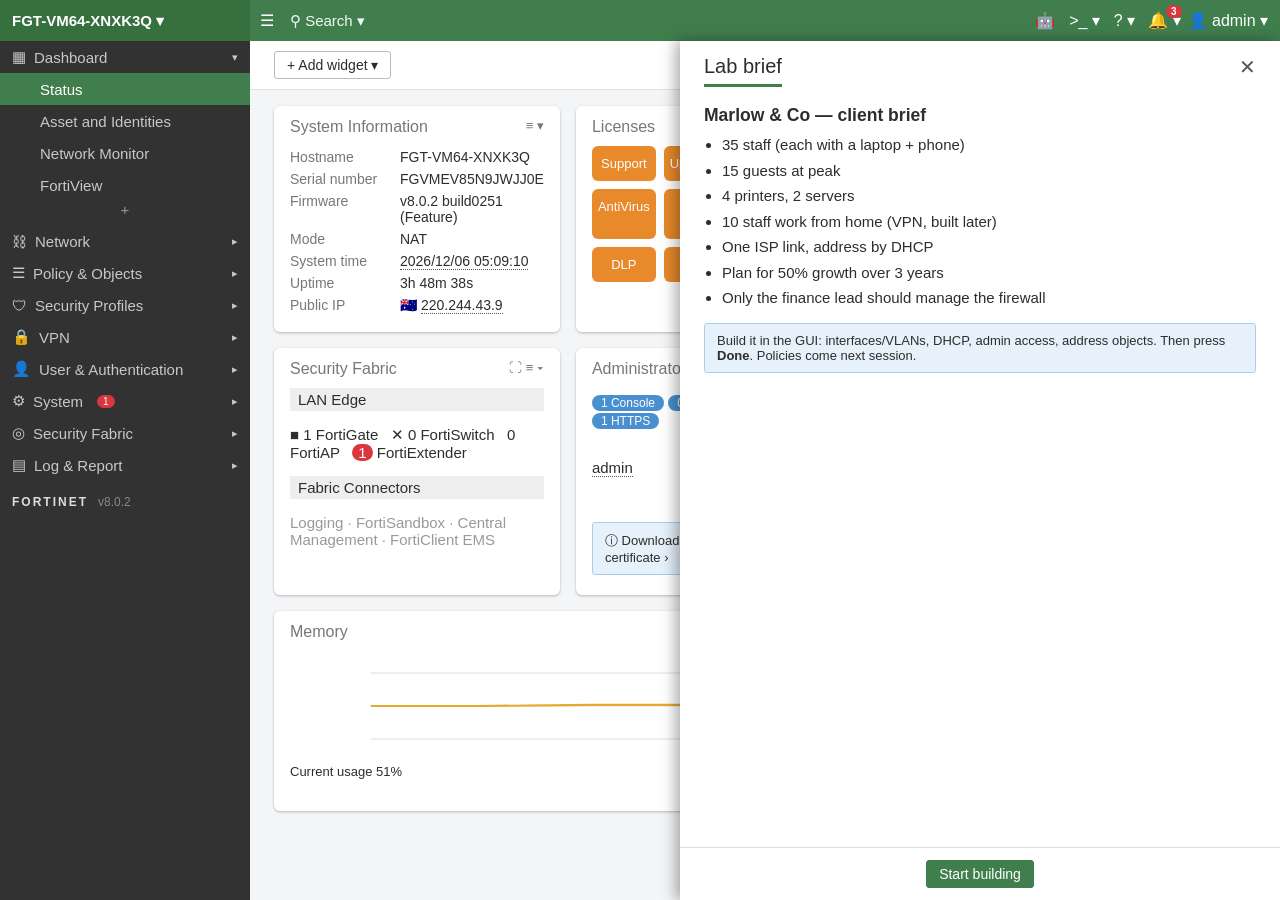
==== commit d344a2e2: "Lab IPv6: mock accepts config ipv6, address6/addrgrp6 and srcaddr6/dstaddr6; IPv6 policies move from" ====
--- a/lab/index.html
+++ b/lab/index.html
@@ -1,9 +1,9 @@
 <!DOCTYPE html><html lang="en"><head><meta charset="utf-8"><title>FortiOS 8.0.2 Mock GUI</title><meta name="viewport" content="width=device-width">  <script type="module" crossorigin>(function(){const t=document.createElement("link").relList;if(t&&t.supports&&t.supports("modulepreload"))return;for(const n of document.querySelectorAll('link[rel="modulepreload"]'))a(n);new MutationObserver(n=>{for(const i of n)if(i.type==="childList")for(const r of i.addedNodes)r.tagName==="LINK"&&r.rel==="modulepreload"&&a(r)}).observe(document,{childList:!0,subtree:!0});function s(n){const i={};return n.integrity&&(i.integrity=n.integrity),n.referrerPolicy&&(i.referrerPolicy=n.referrerPolicy),n.crossOrigin==="use-credentials"?i.credentials="include":n.crossOrigin==="anonymous"?i.credentials="omit":i.credentials="same-origin",i}function a(n){if(n.ep)return;n.ep=!0;const i=s(n);fetch(n.href,i)}})();const $=e=>document.querySelector(e),_=e=>String(e).replace(/&/g,"&amp;").replace(/</g,"&lt;"),Bt=(e,t)=>`<span class="tg ${e?"on":""}"></span>`,Us='<span class="info">i</span>',ri=(e,t,s)=>`<span class="seg">${e.map((a,n)=>{let i=n===t?"on":"";return/^Enable/.test(a)&&s==="ed"&&(i+=" ok"),/^Disable/.test(a)&&s==="ed"&&(i+=" no"),`<span class="${i}">${a}</span>`}).join("")}</span>`,oi=(e,t)=>ri(e,t,/^Enable|^Disable/.test(e[0])?"ed":"");function be(e,t,s={}){return`<div class="row2 ${s.in?"in":""}"${s.t?` data-t="${s.t}" data-k="${_(s.k||e)}"`:""}><div class="lb">${e}${s.i?" "+Us:""}</div><div class="vl">${t}</div></div>`}const Y=e=>_(e).replace(/"/g,"&quot;"),Sn=(e,t={})=>`<input class="inp ${t.req?"req":""} ${t.ro?"ro":""} ${t.sm?"sm":""} ${t.wd?"wd":""}" value="${Y(e||"")}" ${t.ro?"readonly":""} ${t.ph?`placeholder="${Y(t.ph)}"`:""}>${t.req?`<span class="err" ${e?'style="display:none"':""}>This field is required.</span>`:""}`,ao=(e,t={})=>{const s=t.opts||[e||""];return`<select class="inp dd ${t.req?"req":""} ${t.wd?"wd":""}" ${t.rr?'data-rr="1"':""}>${(t.req&&!t.opts?.includes("")?["",...s]:s).map(a=>`<option ${a===e?"selected":""}>${_(a)}</option>`).join("")}</select>${t.req?`<span class="err" ${e?'style="display:none"':""}>This field is required.</span>`:""}`},no=e=>e.map(([t,s,a])=>`<span class="chk ${a?"d":""}"><i class="${s?"on":""}">${s?"✓":""}</i>${t}${a?" "+Us:""}</span>`).join(""),li=(e,t,s,a)=>`<div class="band"${t!==void 0&&a?` data-bk="${a}"`:""}><span class="sq">−</span>${t!==void 0?`<span data-rv="${s||""}">${Bt(t)}</span> `:""}${e}</div>`,Pt=(e,t="blue")=>`<div class="note ${t}">${e}</div>`,io=(e,t=["+Create New","Edit","Delete"],s=[],a)=>`<div class="mtb">${t.map(n=>`<span class="btn">${n}</span>`).join("")}${a?'<span class="search sp"><input placeholder="Search"></span>':""}<span class="badge2" style="margin-left:auto">${s.length}</span></div><table class="mt"><tr>${e.map(n=>`<th>${n}</th>`).join("")}</tr>${s.length?s.map(n=>`<tr>${n.map(i=>`<td>${i}</td>`).join("")}</tr>`).join(""):`<tr><td colspan="${e.length}" style="text-align:center;color:#777">No results</td></tr>`}</table>`,ro=e=>e.map(t=>`<span class="chip">${t} ✕</span>`).join(" ")+' <span class="btn">+</span>';function nt(e){return e.map(t=>{if(typeof t=="string")return t;const[s,a,n,i={}]=t,r={...i,t:s,k:i.k||a};switch(s){case"t":return be(a,Sn(n,r),r);case"p":return be(a,Sn("")+" 👁",r);case"ta":return be(a,`<textarea class="inp wd" style="height:60px" maxlength="${n||255}">${_(r.val||"")}</textarea><span style="color:#888">${(r.val||"").length}/${n||255}</span>`,r);case"dd":return be(a,ao(n,r),r);case"seg":return be(a,oi(n,r.s||0),r);case"tog":return be(a,Bt(n),r);case"ro":return be(a,`<span>${n}</span>`,{...r,t:0});case"chk":return be(a,no(n),r);case"band":return li(a,n,r.rv,r.k);case"hid":return`<div data-hid="${a}" style="display:${r.show?"block":"none"}">${n}</div>`;case"tbl":return`<div style="margin:6px 0">${io(a,n,r.rows||[],r.srch)}</div>`;case"info":return Pt(a,n||"blue");case"chips":return be(a,ro(n),{...r,t:0});case"btns":return be("",a.map(o=>`<span class="btn">${o}</span>`).join(""));case"list":return be(a,`<span class="vlist">${n.map((o,d)=>`<div class="${d===r.s?"on":""}">${o}</div>`).join("")}</span>`,r);case"num":return be(a,`<input class="inp sm" value="${Y(n)}"> ${r.u||""}`,r);case"pick":return be(a,`<span class="inp ${r.req?"req":""}" style="min-width:290px" data-pick="${r.k2||"addr"}">${n||""}</span> <span class="btn" data-pick="${r.k2||"addr"}">+</span>${r.req&&!n?'<span class="err">This field is required.</span>':""}`,{...r,t:0});case"raw":return a}return""}).join("")}const He=(e=!0,t=!0)=>`<div class="rc">${e?'<h4>FortiGate</h4><span class="fg">FGT-VM64-XNXK3Q</span>':""}<h4>Additional Information</h4><span class="bt ${t?"":"d"}">⌘ API Preview</span><span class="bt">&gt;_ Edit in CLI</span><h4>Online Guides</h4><a>Relevant Documentation ↗</a><a>Video Tutorials ↗</a><h4>Fortinet Community</h4><a>Join the Discussion ↗</a></div>`,ns=[["Dashboard","▦",[["Status","dash"],["Asset and Identities","dassets"],["Network Monitor","dnet"],["FortiView","dfv"]]],["Network","⛓",[["Interfaces","interfaces"],["DNS","dns"],["IPAM","ipam"],"-",["SD-WAN","sdwan"],["Static Routes","static"],["Policy Routes","proute"],"-",["RIP","rip"],["OSPF","ospf"],["BGP","bgp"],["Routing Objects","robj"],["Multicast","mcast"],"-",["Diagnostics","diag"]]],["Policy & Objects","☰",[["Firewall Policy","policy"],["DoS Policy","dos"],["Tags","tags"],["Addresses","addr"],["Internet Service Database","isdb"],["Services","svc"],["Schedules","sched"],["Virtual IPs","vip"],["IP Pools","ippool"],["Protocol Options","popt"],["Traffic Shaping","shaper"]]],["Security Profiles","🛡",[["AntiVirus","av"],["Web Filter","web"],["Video Filter","vf"],["DNS Filter","dnsf"],["Application Control","app"],["Intrusion Prevention","ips"],["File Filter","ff"],["SSL/SSH Inspection","ssl"],"-",["Application Signatures","appsig"],["IPS Signatures","ipssig"],["Web Rating Overrides","wro"],["Web Profile Overrides","wpo"]]],["VPN","🔒",[["VPN Wizard","vpnwiz"],["VPN Tunnels","vpnt"],["Cloud SDN Orchestration","sdn"],["VPN Location Map","vmap"]]],["User & Authentication","👤",[["User Definition","users"],["User Groups","groups"],["Guest Management","guest"],"-",["LDAP Servers","ldap"],["RADIUS Servers","radius"],["Single Sign-On","sso"],["Authentication Settings","authset"],"-",["FortiTokens","tokens"]]],["System","⚙",[["Administrators","admins"],["Admin Profiles","aprof"],["Firmware & Registration","fw"],["Settings","settings"],"-",["HA","ha"],["SNMP","snmp"],["Replacement Messages","rmsg"],["FortiGuard","fguard"],["Feature Visibility","feat"],"-",["Certificates","certs"]],1],["Security Fabric","◎",[["Topology","topo"],["Security Rating","srat"],["Automation","auto"],["Fabric Connectors","fconn"],["External Connectors","xconn"],["Asset Identity Center","aic"]]],["Log & Report","▤",[["Forward Traffic","logf"],["Local Traffic","logl"],["Sniffer Traffic","logs"],"-",["System Events","logsys"],["Security Events","logsec"],"-",["Reports","logrep"],"-",["Log Settings","logset"]]]],oo=`<table class="mt" style="width:380px"><tr><td colspan="2">${["Allow","Monitor","Block","Warning","Authenticate"].map(e=>`<span class="btn dis">${e}</span>`).join(" ")}</td></tr><tr><th>Name</th><th>Action</th></tr>${[["Local Categories (2)"],["custom1","Disable"],["custom2","Disable"],["Unrated (1)"],["Unrated","⚠ Warning"],["Potentially Liable (12)"],["Drug Abuse","👁 Monitor"],["Hacking","👁 Monitor"],["Illegal or Unethical","👁 Monitor"],["Child Sexual Abuse","⊘ Block"],["Terrorism","⊘ Block"],["Adult/Mature Content (15)"],["Pornography","⊘ Block"],["Bandwidth Consuming (6)"],["Freeware and Software Downloads","✔ Allow"],["Security Risk"],["Malicious Websites","⊘ Block"],["General Interest - Personal (35)"],["General Interest - Business (18)"],["… 95 categories total (full list in capture doc)"]].map(e=>e[1]?`<tr><td>${e[0]}</td><td>${e[1]}</td></tr>`:`<tr><td colspan="2" style="background:#5a5a5a;color:#fff"><b>${e[0]}</b></td></tr>`).join("")}</table>`,pa=[["HTTPS",1],["HTTP",0,1],["PING",1],["FMG-Access",0],["SSH",0],["SNMP",0],["FTM",0],["RADIUS Accounting",0],["Security Fabric Connection",0],["Speed Test",0],["SCIM",0]],lo=[["band","Address"],["seg","Addressing mode",["Manual","IPAM","DHCP","PPPoE","One-Arm Sniffer"],{s:0}],["t","IP/Netmask","0.0.0.0/0.0.0.0"],["tog","Create address object matching subnet",1],["t","Name","",{in:1,ro:1}],["ro","Destination","0.0.0.0/0",{in:1}],["tog","Secondary IP address",0],["band","Administrative Access"],["chk","IPv4",pa],["band","DHCP Server",0],["band","Network"],["tog","Device detection",1,{i:1}],["tog","Proxy ARP",0],["tog","Security mode",0],["band","Traffic Shaping"],["tog","Outbound shaping profile",0],["tog","Outbound bandwidth",0],["band","Miscellaneous"],["ta","Comments"],["seg","Status",["Enabled","Disabled"],{s:0}]],co={static:{t:"New Static Route",rows:[["seg","Destination",["Subnet","Internet Service"],{s:0,i:1}],["t","","0.0.0.0/0.0.0.0",{in:1}],["seg","Gateway Address",["Dynamic","Specify"],{s:1}],["t","","0.0.0.0",{in:1}],["dd","Interface","",{req:1}],["num","Administrative Distance",10,{i:1}],["ta","Comments"],["seg","Status",["Enabled","Disabled"],{s:0}],["band","Advanced Options"]]},iface:{t:"New Interface",rows:[["t","Name","",{req:1}],["t","Alias",""],["dd","Type","VLAN"],["seg","VLAN protocol",["802.1Q","802.1AD"],{s:0}],["dd","Interface","",{req:1}],["t","VLAN ID","0",{req:1}],["num","VRF ID",0,{i:1}],["dd","Role","LAN",{i:1}],...lo]},iface1:{t:"Edit Interface",rows:[["t","Name","port1",{ro:1}],["t","Alias",""],["ro","Type","Physical Interface"],["num","VRF ID",0],["dd","Role","Undefined"],["band","Dedicated Management Port",0],["band","Address"],["seg","Addressing mode",["Manual","IPAM","DHCP","PPPoE","One-Arm Sniffer"],{s:2}],["ro","Status",'<span style="color:#3cb04f">✔ Connected</span>'],["ro","Obtained IP/Netmask",'192.168.68.65/255.255.252.0 <span class="btn">Renew</span>'],["ro","Expiry Date","2026/11/18 21:11:07"],["ro","Acquired DNS","192.168.0.1 192.168.68.1"],["ro","Default gateway","192.168.68.1"],["tog","Retrieve default gateway from server",1],["num","Distance",5],["tog","Override internal DNS",1],["band","Administrative Access"],["chk","IPv4",pa.map(e=>[e[0],["HTTPS","PING","SSH","HTTP"].includes(e[0])?1:0])],["band","DHCP Server",0],["band","Network"],["tog","Device detection",1],["band","Miscellaneous"],["ta","Comments"],["seg","Status",["Enabled","Disabled"],{s:0}]],rc:["Active Administrator Sessions: 1 HTTPS","Status: ● Up","MAC address 00:0c:29:5c:53:20"]},zone:{t:"New Zone",rows:[["t","Name","",{req:1}],["tog","Block intra-zone traffic",1],["chips","Interface members",[]],["ta","Comments",127]]},vwp:{t:"New Virtual Wire Pair",rows:[["t","Name","",{req:1}],["chips","Interface members",[],{req:1}],["tog","Wildcard VLAN",0]]},fext:{t:"New FortiExtender WAN Extension",rows:[["t","Name","",{req:1}],["t","Alias",""],["ro","Type","FortiExtender WAN Extension"],["num","VRF ID",0],["band","Address"],["seg","Addressing mode",["Manual","DHCP"],{s:1}],["tog","Retrieve default gateway from server",1],["num","Distance",5],["tog","Override internal DNS",1],["band","Administrative Access"],["chk","IPv4",pa]]},policy:{t:"Create New Policy",rows:[["t","Name","",{req:1,i:1}],["dd","Schedule","🕒 always"],["seg","Action",["✔ ACCEPT","⊘ DENY"],{s:0}],["dd","Incoming interface","",{req:1}],["dd","Outgoing interface","",{req:1}],["band","Source & Destination"],["pick","Source","",{req:1,k2:"addr"}],["pick","User/group","",{k2:"user"}],["pick","Destination","",{req:1,k2:"addr"}],["pick","Service","",{req:1,k2:"svc"}],["band","Firewall/Network Options"],["seg","Inspection mode",["Flow-based","Proxy-based"],{s:0}],["tog","NAT",1],["seg","IP pool configuration",["Use Outgoing Interface Address","Use Dynamic IP Pool"],{s:0}],["seg","Source port translation",["Always","When port conflicts","Never"],{s:1}],["dd","Protocol options",'<span class="tag" style="background:#3cb04f">PROT</span>default'],["band","Security Profiles"],["tog","AntiVirus",0],["tog","Web filter",0],["tog","DNS filter",0],["tog","Application control",0],["tog","IPS",0],["tog","File filter",0],["dd","SSL inspection",'<span class="tag" style="background:#b8913a">SSL</span>no-inspection'],["band","Logging Options"],["tog","Log allowed traffic",1],["seg","",["Security events","All sessions"],{s:0}],["tog","Log application health metrics",0,{i:1}],["tog","Generate logs when session starts",0],["tog","Capture packets",0],["ta","Comments"],["tog","Enable this policy",1]],rc2:1},addr:{t:"New Address",rows:[["t","Name","",{req:1}],["dd","Interface","any"],["dd","Type","Subnet"],["t","IP/Netmask","0.0.0.0 0.0.0.0"],["tog","Routing configuration",0],["ta","Comments"],["band","Organization & Display"],["pick","Tags","",{k2:"tag"}],["seg","Display using",["All tags","First tag only","Icon"],{s:0,i:1}]]},svc:{t:"New Service",rows:[["t","Name","",{req:1}],["ta","Comments"],["dd","Category","Uncategorized"],["band","Protocol Options"],["dd","Protocol Type","TCP/UDP/UDP-Lite/SCTP"],["t","Address","0.0.0.0"],["t","Destination Port","TCP  Low-High"],["tog","Specify Source Ports",0]]},av:{t:"New AntiVirus Profile",rows:[["t","Name","",{req:1}],["ta","Comments"],["tog","AntiVirus scan",0,{i:1}],["seg","Feature set",["Flow-based","Proxy-based"],{s:0}],["band","Inspected Protocols"],["tog","HTTP",0],["tog","SMTP",0],["tog","POP3",0],["tog","IMAP",0],["tog","FTP",0],["tog","CIFS",0],["band","APT Protection Options"],["tog","Treat Windows executables in email attachments as viruses",0],["tog","Send files to FortiSandbox for inspection",0],["tog","Include mobile malware protection",1],["tog","Quarantine",0],["band","Virus Outbreak Prevention"],["tog","Use FortiGuard outbreak prevention database",0],["tog","Use 0-day malware stream scanning",0],["tog","Use external malware block list",0],["tog","Use EMS external feed",0]]},web:{t:"New Web Filter Profile",rows:[["t","Name","",{req:1}],["ta","Comments"],["seg","Feature set",["Flow-based","Proxy-based"],{s:0}],["band","FortiGuard Category Based Filter",0,{rv:"cat"}],["hid","cat",Pt("Warning: This device is not licensed for the FortiGuard web filtering service. Traffic may be blocked if this option is enabled.","warn")+oo],["band","Allow users to override blocked categories",0],["band","Search Engines"],["tog","Enforce 'Safe Search' on Google, Yahoo!, Bing, Yandex",0],["band","Static URL Filter"],["tog","Block invalid URLs",0],["tog","URL Filter",0],["tog","Content Filter",0],["band","Rating Options"],["seg","Behavior when FortiGuard is unreachable",["Allow all websites","Block all websites"],{s:1,i:1}],["tog","Rate URLs by domain and IP Address",0],["band","Proxy Options"],["seg","HTTP POST Action",["Allow","Block"],{s:0}],["tog","Remove Cookies",0]]},dnsf:{t:"New DNS Filter Profile",rows:[["t","Name","",{req:1}],["ta","Comments"],["tog","Redirect botnet C&C requests to Block Portal",0],["tog","Enforce 'Safe Search' on Google, Bing, YouTube",0],["band","FortiGuard Category Based Filter",1],["tbl",["Name","Action"],["Allow","Monitor","Redirect to Block Portal"],{rows:[["<b>Local Categories (2)</b>",""],["custom1","Disable"],["custom2","Disable"],["<b>Potentially Liable (12)</b>",""],["Drug Abuse","✔ Allow"],["Hacking","✔ Allow"],["Illegal or Unethical","✔ Allow"],["Discrimination","✔ Allow"],["Explicit Violence","✔ Allow"]]}],["band","Static Domain Filter"],["tog","Domain Filter",0],["tog","External IP Block Lists",0],["tog","DNS Translation",0,{i:1}],["band","Options"],["seg","Redirect Portal IP",["Use FortiGuard Default","Specify"],{s:0}],["t","","0.0.0.0",{in:1,ro:1}],["tog","Allow DNS requests when a rating error occurs",0],["tog","Log all DNS queries and responses",0],["tog","Strip Encrypted Client Hello service parameters",1]]},app:{t:"New Application Sensor",rows:[["info","93 Cloud Applications require deep inspection. 0 policies are using this profile."],["t","Name","",{req:1}],["ta","Comments"],["band","Categories"],["raw",`<div style="display:grid;grid-template-columns:1fr 1fr;gap:6px 30px;padding:6px 0">${[["Business","179, 6"],["Cloud/IT","31"],["Collaboration","293, 6"],["Email","87, 12"],["Game","124"],["General Interest","241, 9"],["Mobile","3"],["Network Service","332"],["P2P","85","b"],["Proxy","106","b"],["Remote Access","91"],["Social Media","150, 31"],["Storage/Backup","296, 16"],["Update","48"],["Video/Audio","206, 13"],["VoIP","31"],["Web Client","18"],["Unknown Applications","","a"]].map(e=>`<div><span class="inp" style="width:44px;padding:2px 6px">${e[2]==="b"?'<span style="color:#d9363e">⊘</span>':e[2]==="a"?'<span style="color:#3cb04f">✔</span>':"👁"}</span> ${e[0]} <span style="color:#888">(${e[1]})</span></div>`).join("")}</div>`],["band","Network Protocol Enforcement",0],["band","Application and Filter Overrides"],["tbl",["Priority","Details","Type","Action"]],["band","Options"],["tog","Block applications detected on non-default ports",0,{i:1}],["tog","Allow and Log DNS Traffic",1],["tog","Replacement Messages for HTTP-based Applications",1]]},vf:{t:"New Video Filter Profile",rows:[["t","Name","",{req:1}],["ta","Comment"],["band","Filters"],["tbl",["Type","Filter","Action","Comments"],["+ Create new","Edit","Delete"],{srch:1,rows:[["Implicit Rule","Any","✔ Allow",""]]}]]},ips:{t:"New IPS Sensor",rows:[["t","Name","",{req:1}],["ta","Comments"],["tog","Block malicious URLs",0],["band","IPS Signatures and Filters"],["tbl",["Details","Exempt IPs","Action","Packet Logging"]],["band","Botnet C&C"],["seg","Scan Outgoing Connections to Botnet Sites",["Disable","Block","Monitor"],{s:0}]]},ff:{t:"New File Filter Profile",rows:[["t","Name","",{req:1}],["ta","Comments"],["tog","Scan archive contents",1],["seg","Feature set",["Flow-based","Proxy-based"],{s:0}],["band","Rules"],["tbl",["Rule","Comments","Traffic","Protocols","Match Files","Action","File Types"],["+Create New","Edit","Delete"],{srch:1}]]},ssl:{t:"Edit SSL/SSH Inspection Profile",rows:[["t","Name","custom-deep-inspection",{ro:1}],["ro","Comments","Customizable deep inspection profile."],["band","SSL Inspection Options"],["seg","Enable SSL inspection of",["Multiple Clients Connecting to Multiple Servers","Protecting SSL Server"],{s:0}],["seg","Inspection method",["SSL Certificate Inspection","Full SSL Inspection"],{s:1}],["dd","CA certificate","Fortinet_CA_SSL"],["seg","Malicious certificates",["Allow","Block"],{s:1,i:1}],["seg","Untrusted SSL certificates",["Allow","Block","Ignore"],{s:0}],["seg","Server certificate SNI check",["Enable","Strict","Disable"],{s:0,i:1}],["tog","Enforce SSL cipher compliance",0],["tog","Enforce SSL negotiation compliance",0],["tog","RPC over HTTPS",0],["tog","MAPI over HTTPS",0],["band","Protocol Port Mapping"],["tog","Inspect all ports",0],["t","HTTPS","443",{sm:1}],["t","SMTPS","465",{sm:1}],["t","POP3S","995",{sm:1}],["t","IMAPS","993",{sm:1}],["t","FTPS","990",{sm:1}],["seg","HTTP/3",["Inspect","Bypass","Block"],{s:0}],["seg","DNS over QUIC",["Inspect","Bypass","Block"],{s:0}],["band","Exempt from SSL Inspection"],["tog","Reputable websites",0],["chips","Web categories",["Finance and Banking","Health and Wellness"]],["chips","Addresses",["adobe","Adobe Login","android","apple","appstore","auth.gfx.ms","citrix","dropbox.com","fortinet","google-drive","google-play","skype","update.microsoft.com","verisign","Windows update 2"]],["tog","Log SSL exemptions",0],["band","SSH Inspection Options"],["tog","SSH deep scan",0],["band","Common Options"],["seg","Invalid SSL certificates",["Allow","Block","Custom"],{s:2}],["seg","Expired",["Keep Untrusted & Allow","Block","Trust & Allow"],{s:1,in:1}],["seg","Revoked",["Keep Untrusted & Allow","Block","Trust & Allow"],{s:1,in:1}],["seg","Validation timed-out",["Keep Untrusted & Allow","Block","Trust & Allow"],{s:0,in:1}],["seg","Validation failed",["Keep Untrusted & Allow","Block","Trust & Allow"],{s:1,in:1}],["tog","Log SSL anomalies",1,{i:1}]]},vpn:{t:"New VPN Tunnel",rows:[["t","Name","",{req:1}],["ta","Comments"],["band","Network"],["seg","IP version",["IPv4","IPv6"],{s:0}],["seg","Remote gateway",["Static IP address","Dialup user","Dynamic DNS"],{s:0}],["t","IP address","0.0.0.0",{req:1,in:1}],["dd","Interface","",{req:1,in:1}],["tog","Local gateway",0],["tog","Mode config",0],["seg","Transport",["UDP","Auto"],{s:0,i:1}],["seg","NAT traversal",["Enable","Disable","Forced"],{s:0}],["num","Keepalive frequency",10,{in:1}],["tog","Dead peer detection",1],["seg","",["On Idle","On Demand"],{s:1}],["num","DPD retry count",3],["num","DPD retry interval",20,{u:"second(s)"}],["chk","Forward error correction",[["Egress",0],["Ingress",0]]],["tog","EMS SN verification",0],["band","Authentication"],["seg","Method",["Pre-shared Key","Signature"],{s:0}],["p","Pre-shared key","",{req:1}],["seg","IKE",["Version 1","Version 2"],{s:1}],["tog","Network overlay",0],["band","Phase 1 proposal"],["raw",'<div style="padding:4px 0">'+["AES128-SHA256","AES256-SHA256","AES128GCM-PRFSHA256","AES256GCM-PRFSHA384","CHACHA20POLY1305-PRFSHA256"].map(e=>`<div style="margin:3px 0"><span class="inp dd" style="width:340px">${e}</span> <span style="color:#d9363e">✖</span></div>`).join("")+'<span class="btn">+</span></div>'],["chk","Diffie-Hellman Group",[15,16,17,18,19,20,21,28,29,30,31,32].map(e=>[String(e),e===20||e===21])],["tbl",["Transform type","KE groups"]],["num","Key lifetime",86400,{u:"second(s)"}],["t","Local ID",""],["band","Phase 2 selectors"],["tbl",["Name","Local Address","Remote Address","Comments"],["+Create new","Edit","Delete"],{srch:1,k:"p2"}]],nested:"p2"},p2:{t:"New Phase 2 Selector",rows:[["t","Name","",{req:1}],["ta","Comments"],["seg","Encapsulation",["Tunnel Mode","Transport Mode"],{s:0}],["seg","IP version",["IPv4","IPv6"],{s:0}],["tog","Named address",0],["seg","Local address",["IP Address","Subnet Address","IP Range"],{s:1}],["t","","0.0.0.0 0.0.0.0",{in:1}],["seg","Remote address",["IP Address","Subnet Address","IP Range"],{s:1}],["t","","0.0.0.0 0.0.0.0",{in:1}],["band","Advanced"],["info","Encryption-authentication pair(s) used by the phase 1 proposal.<br>• AES128-SHA256<br>• AES256-SHA256<br>• AES128GCM-PRFSHA256<br>• AES256GCM-PRFSHA384<br>• CHACHA20POLY1305-PRFSHA256"],["seg","L2TP",["Enable","Disable"],{s:1}],["seg","Replay detection",["Enable","Disable"],{s:0}],["seg","Perfect forward secrecy (PFS)",["Enable","Disable"],{s:0}],["chk","Diffie-Hellman Group",[["20",1],["21",1],["19",0]]],["seg","Local port",["All","Specify"],{s:0}],["seg","Remote port",["All","Specify"],{s:0}],["seg","Protocol",["All","Specify"],{s:0}],["seg","Auto-negotiate",["Enable","Disable"],{s:1,i:1}],["seg","Autokey keep alive",["Enable","Disable"],{s:1}],["seg","Key lifetime",["Seconds","Kilobytes","Both"],{s:0}],["num","",43200,{u:"second(s)"}]]},vagg:{t:"New IPsec Aggregate",rows:[["t","Name","",{req:1}],["dd","Algorithm","Weighted Round Robin",{i:1}],["band","Aggregate Members"],["info","No eligible IPsec tunnels are available to be added to this aggregate. To be included in an aggregate object, IPsec tunnels must have the 'aggregate-member' property set to 'enable'.","warn"],["info","IPsec aggregate must contain member IPsec tunnel.","err"]]},user:{t:"Users/Groups Creation Wizard",wiz:1,rows:[["raw",'<div style="display:flex;margin-bottom:12px">'+["1 User Type","2 Login Credentials","3 Contact Info","4 Extra Info"].map((e,t)=>`<div style="flex:1;padding:8px;background:${t==0?"#2f6b3b":"#ddd"};color:${t==0?"#fff":"#555"};text-align:center">${e}</div>`).join("")+"</div>"],["list","User Type",["Local User","Remote RADIUS User","Remote TACACS+ User","Remote LDAP User","FSSO","FortiNAC User","SAML User"],{s:0}],["info","Step 2 asks for Username and Password (both required). Steps 3-4 were not captured.","warn"]],foot:["< Back","Next","Cancel"]},group:{t:"New User Group",rows:[["t","Name","",{req:1}],["list","Type",["Firewall","Fortinet Single Sign-On (FSSO)","RADIUS Single Sign-On (RSSO)","Guest"],{s:0}],["pick","Members","",{k2:"user"}]]},ldap:{t:"Edit LDAP Server",rows:[["t","Name","",{req:1}],["t","Server IP/Name","",{req:1}],["t","Server Port","389"],["t","Common Name Identifier","cn"],["t","Distinguished Name","",{req:1}],["tog","Exchange server",0],["seg","Bind Type",["Simple","Anonymous","Regular"],{s:0}],["seg","Protocol",["STARTTLS","LDAPS"],{s:0}],["tog","Certificate",0],["btns",["Test Connectivity","Test User Credentials"]]]},radius:{t:"New RADIUS Server",rows:[["t","Name","",{req:1}],["seg","Authentication method",["Default","Specify"],{s:0}],["t","NAS IP",""],["tog","Include in every user group",0],["band","Primary Server"],["t","IP/Name","",{req:1}],["p","Secret","",{req:1}],["btns",["Test Connectivity","Test User Credentials"]],["band","Secondary Server"],["t","IP/Name",""],["p","Secret",""],["btns",["Test Connectivity","Test User Credentials"]]]},admin:{t:"New Administrator",rows:[["t","Username","",{req:1}],["list","Type",["Local User","Match a user on a remote server group","Match all users in a remote server group","Use public key infrastructure (PKI) group"],{s:0}],["p","Password","",{req:1}],["p","Confirm Password","",{req:1}],["raw",'<div style="color:#555;font-size:13px;margin:4px 0 4px 210px">Password must conform to: 1 Lower case · 1 Special · 1 Number · 1 Upper case · 12 Minimum length</div>'],["ta","Comments"],["dd","Administrator profile","",{req:1}],["tog","Force Password Change",0,{i:1}],["seg","Override theme",["Inherit from admin profile","Customize"],{s:0,i:1}],["band","Two-factor Authentication",0],["band","Restrict login to trusted hosts",0],["band","Restrict admin to guest account provisioning only",0]]},aprofile:{t:"New Admin Profile",rows:[["t","Name","",{req:1}],["ta","Comments"],["band","Access Permissions"],["raw",'<table class="mt"><tr><th>Access Control</th><th>Permissions <span class="btn">Set All ▾</span></th></tr>'+[["Security Fabric",1],["FortiView",0],["User & Device",0],["Firewall",1],["Log & Log",1,"Log & Report"],["Network",1],["System",1],["Security Profile",1],["VPN",0],["WAN Opt & Cache",0],["WiFi & Switch",0]].map(e=>`<tr><td>${e[2]||e[0]}</td><td>${oi(["🚫 None","👁 Read","✏ Read/Write"].concat(e[1]?["⚙ Custom"]:[]),2)}</td></tr>`).join("")+"</table>"],["seg","Permit usage of CLI commands",["Enable","Disable","Custom"],{s:0}],["seg","Override theme",["Inherit from system","Customize"],{s:0,i:1}],["tog","Allow using AI Assistant",1],["band","Override Idle Timeout",0]]}},ci={addr:["— Address","none","login.microsoftonline.com","login.microsoft.com","login.windows.net","gmail.com","wildcard.google.com","wildcard.dropbox.com","all","FIREWALL_AUTH_PORTAL_ADDRESS","FABRIC_DEVICE","SSLVPN_TUNNEL_ADDR1","— Address Group","G Suite","Microsoft Office 365"],user:["— User","guest","— User Group","Guest-group","SSO_Guest_Users"],tag:["(no tags)"],svc:null},ua="AFS3|F|TCP/7000-7009 UDP/7000-7009;AH|T|IP/51;ALL|G|ANY;ALL_ICMP|G|ANY;ALL_ICMP6|G|ANY;ALL_TCP|G|TCP/1-65535;ALL_UDP|G|UDP/1-65535;AOL|U|TCP/5190-5194;BGP|N|TCP/179;CVSPSERVER|U|TCP/2401 UDP/2401;DCE-RPC|R|TCP/135 UDP/135;DHCP|N|UDP/67-68;DHCP6|N|UDP/546 UDP/547;DNS|N|TCP/53 UDP/53;ESP|T|IP/50;FINGER|U|TCP/79;FTP|F|TCP/21;FTP_GET|F|TCP/21;FTP_PUT|F|TCP/21;GOPHER|U|TCP/70;GRE|T|IP/47;GTP|U|UDP/2123 UDP/2152 UDP/3386;H323|V|TCP/1720 TCP/1503 UDP/1719;HTTP|W|TCP/80;HTTPS|W|TCP/443;IKE|T|UDP/500 UDP/4500;IMAP|E|TCP/143;IMAPS|E|TCP/993;INFO_ADDRESS|U|ICMP/ANY;INFO_REQUEST|U|ICMP/ANY;Internet-Locator-Service|U|TCP/389;IRC|V|TCP/6660-6669;KERBEROS|A|TCP/88 TCP/464 UDP/88 UDP/464;L2TP|T|TCP/1701 UDP/1701;LDAP|A|TCP/389;LDAP_UDP|A|UDP/389;MGCP|V|TCP/2428 UDP/2427 UDP/2727;MMS|U|TCP/1755 UDP/1024-5000;MS-SQL|V|TCP/1433 TCP/1434;MYSQL|V|TCP/3306;NFS|F|TCP/111 TCP/2049 UDP/111 UDP/2049;NNTP|U|TCP/119;NONE|U|TCP/0;NTP|N|TCP/123 UDP/123;NetMeeting|U|TCP/1720;ONC-RPC|R|TCP/111 UDP/111;OSPF|N|IP/89;PC-Anywhere|R|TCP/5631 UDP/5632;PING|N|ICMP/ANY;PING6|U|ICMP6/ANY;POP3|E|TCP/110;POP3S|E|TCP/995;PPTP|T|TCP/1723;QUAKE|U|UDP/26000 UDP/27000 UDP/27910 UDP/27960;RADIUS|A|UDP/1812 UDP/1813;RADIUS-OLD|U|UDP/1645 UDP/1646;RAUDIO|U|UDP/7070;RDP|R|TCP/3389;REXEC|U|TCP/512;RIP|N|UDP/520;RLOGIN|U|TCP/513:512-1023;RSH|U|TCP/514:512-1023;RTSP|V|TCP/554 TCP/7070 TCP/8554 UDP/554;SAMBA|F|TCP/139;SCCP|V|TCP/2000;SIP|V|TCP/5060 UDP/5060;SIP-MSNmessenger|V|TCP/1863;SMB|F|TCP/445;SMTP|E|TCP/25;SMTPS|E|TCP/465;SNMP|N|TCP/161-162 UDP/161-162;SOCKS|T|TCP/1080 UDP/1080;SQUID|T|TCP/3128;SSH|R|TCP/22;SYSLOG|N|UDP/514;TALK|U|UDP/517-518;TELNET|R|TCP/23;TFTP|F|UDP/69;TIMESTAMP|U|ICMP/ANY;TRACEROUTE|N|UDP/33434-33535;UUCP|U|TCP/540;VDOLIVE|U|TCP/7000-7010;VNC|R|TCP/5900;WAIS|U|TCP/210;WINFRAME|U|TCP/1494 TCP/2598;WINS|R|TCP/1512 UDP/1512;X-WINDOWS|R|TCP/6000-6063".split(";").map(e=>e.split("|")),po={F:"File Access",T:"Tunneling",G:"General",U:"Uncategorized",N:"Network Services",R:"Remote Access",V:"VoIP, Messaging & Other Applications",W:"Web Access",E:"Email",A:"Authentication"};ci.svc=["— Services ("+(ua.length+2)+")"].concat(ua.map(e=>e[0]));const uo={AV:"#e8892b",WEB:"#c9a24a",DNS:"#3cb04f",APP:"#3cb04f",IPS:"#8a8a2a",FILE:"#8a4ab0",SSL:"#b8913a"},pe=e=>`<span class="tag" style="background:${uo[e]}">${e}</span>`,z=(e,t,s={})=>({cols:e,rows:t,...s}),ve={interfaces:z(["Name","Type","Members","IP/Netmask","Administrative access"],[{g:"802.3ad Aggregate",n:1},["fortilink","802.3ad Aggregate","","Dedicated to FortiSwitch","PING Security Fabric Connection"],{g:"Physical Interface",n:3},["port1","Physical Interface","","192.168.68.65/255.255.252.0","PING HTTPS SSH HTTP"],["port2","Physical Interface","","0.0.0.0/0.0.0.0",""],["port3","Physical Interface","","0.0.0.0/0.0.0.0",""],{g:"Tunnel Interface",n:1},["NAT interface (naf.root)","Tunnel Interface","","0.0.0.0/0.0.0.0",""],{g:"WiFi SSID",n:1},["fortinet.mesh.root (default-mesh)","WiFi SSID","","0.0.0.0/0.0.0.0",""]],{create:[["Interface","iface"],["Zone","zone"],["Virtual Wire Pair","vwp"],["FortiExtender WAN Extension","fext"]],edit:"iface1",group:"Group By Type ▾",face:1,insights:0,total:6}),static:z(["Destination","Gateway IP","Interface","Status","Comments"],[],{create:"static",edit:"static",extra:'<span class="btn">☰ 1 DHCP route(s)</span>',insights:0}),proute:z(["Seq.#","Incoming Interface","Outgoing Interface","Source","Destination","Hit Count"],[],{create:"static"}),policy:z(["Policy","Source","Destination","Schedule","Service","Action","IP Pool","NAT","Type","Security Profiles","Log","Bytes"],[{g:"Implicit",n:1,col:1},["Implicit Deny (0)","all","all","🕒 always","ALL",'<span style="color:#d9363e">⊘ DENY</span>',"","","","","",""]],{create:"policy",extra:'<span class="btn">Policy match</span>',tb2:'<span class="btn sp">Export ▾</span><span class="btn">Interface Pair View ▾</span>',insights:0,total:1}),dos:z(["Policy ID","Name","Interfaces","Source Address","Destination Address","Services"],[],{create:"static"}),tags:z(["Name","Comments","Ref."],[],{create:"addr"}),addr:z(["Name","Type","Interface","Details","IP","Tags","Ref."],[["FABRIC_DEVICE","Subnet","","","0.0.0.0/0","","0"],["FIREWALL_AUTH_PORTAL_ADDRESS","Subnet","","","0.0.0.0/0","","0"],["SSLVPN_TUNNEL_ADDR1","IP Range","","","10.212.134.200-10.212.134.210","","0"],["all","Subnet","","","0.0.0.0/0","",'<span class="lnk">1</span>'],["gmail.com","FQDN","","gmail.com","","",'<span class="lnk">1</span>'],["login.microsoft.com","FQDN","","login.microsoft.com","","",'<span class="lnk">1</span>'],["login.microsoftonline.com","FQDN","","login.microsoftonline.com","","",'<span class="lnk">1</span>'],["login.windows.net","FQDN","","login.windows.net","","",'<span class="lnk">1</span>'],["none","Subnet","","","0.0.0.0/32","","0"],["wildcard.dropbox.com","FQDN","","*.dropbox.com","","","0"],["wildcard.google.com","FQDN","","*.google.com","","",'<span class="lnk">1</span>']],{tabs:["Address","Address Group"],create:"addr",edit:"addr",total:11}),isdb:z(["Name","Direction","Total IP Ranges","Ref."],[{g:"Predefined Internet Services",n:"1,644"},["8x8-8x8.Cloud","Both","0","0"],["ADP-DNS","Destination","0","0"],["ADP-FTP","Destination","0","0"],["ADP-ICMP","Destination","0","0"],["ADP-Inbound_Email","Destination","0","0"],["ADP-LDAP","Destination","0","0"],["ADP-NTP","Destination","0","0"],["ADP-NetBIOS.Name.Service","Destination","0","0"],["ADP-Other","Both","0","0"],["ADP-Outbound_Email","Destination","0","0"],["ADP-SSH","Destination","0","0"],["ADP-Web","Destination","0","0"]],{tabs:["Internet Service","Internet Service Group","Network Service"],create:"addr",total:"1,650",extra:'<span class="btn">IP Address Lookup</span>'}),svc:z(["Name","Details","IP/FQDN","Category","Protocol","Ref."],ua.map(e=>[e[0],e[2],"",po[e[1]],/^IP\//.test(e[2])?"IP":/^ICMP/.test(e[2])||/ICMP/.test(e[0])?"ICMP":"TCP/UDP/UDP-Lite/SCTP","0"].map((t,s)=>s===5&&["ALL","HTTP","HTTPS","DNS","PING","SSH","NTP","SMTP","IMAP","POP3","FTP","RDP","SNMP"].includes(e[0])?'<span class="lnk">1</span>':t)),{tabs:["Service","Service Group"],create:"svc",edit:"svc",total:85,donut:1}),sched:z(["Name","Days","Start","End","Ref."],[["🕒 always",'Sunday Monday Tuesday Wednesday <span class="badge2">+3</span>',"","",'<span class="lnk">2</span>'],["default-darrp-optimize",'Sunday Monday Tuesday Wednesday <span class="badge2">+3</span>',"01:00","01:30",'<span class="lnk">1</span>'],["⊘ none","None","","","0"]],{tabs:["Recurring Schedule","One-Time Schedule","Schedule Group"],create:"addr",total:3}),vip:z(["Name","Interface","Mapped From","Mapped To","Hit Count","Ref"],[],{tabs:["Virtual IP","Virtual IP Group"],create:"addr"}),ippool:z(["Name","External IP Range","Ref.","Type","ARP Reply"],[],{create:"addr"}),popt:z(["Name","Read Only","Comments","Ref."],[[pe("AV").replace("AV","PROT").replace("#e8892b","#3cb04f")+"default","🔒","All default services.","0"]],{create:"addr",total:1}),shaper:z(["Name","Source","Destination","From","To","Shared Shaper","Reverse Shaper","Per-IP Shaper","Service","Schedule","Status"],[{g:"Implicit",n:1},["any<br><small>Priority: medium</small>","","","","","","","","ALL","always",'<span style="color:#3cb04f">✔ Enabled</span>']],{tabs:["Traffic Shaping Policy","Traffic Shaper","Traffic Shaping Profile"],create:"addr",total:1}),av:z(["Name","Comments","Ref."],[[pe("AV")+"default","Scan files and block viruses.","0"],[pe("AV")+"wifi-default","Default configuration for offloading WiFi traffic.",'<span class="lnk">1</span>']],{create:"av",edit:"av"}),web:z(["Name","Comments","Ref."],[[pe("WEB")+"default","Default web filtering.","0"],[pe("WEB")+"monitor-all","Monitor and log all visited URLs, flow-based.","0"],[pe("WEB")+"wifi-default","",'<span class="lnk">1</span>']],{create:"web",edit:"web"}),vf:z(["Name","Comments","Ref."],[],{tabs:["Video Filter Profile","Video Filter Keyword","Video Filter Settings"],create:"vf"}),dnsf:z(["Name","Comments","Ref."],[[pe("DNS")+"default","Default dns filtering.","0"]],{create:"dnsf",edit:"dnsf"}),app:z(["Name","Comments","Ref."],[[pe("APP")+"block-high-risk","","0"],[pe("APP")+"default","Monitor all applications.","0"],[pe("APP")+"wifi-default","",'<span class="lnk">1</span>']],{create:"app",edit:"app"}),ips:z(["Name","Comments","Ref."],["all_default","all_default_pass","default","high_security","protect_client","protect_email_server","protect_http_server","wifi-default"].map(e=>[pe("IPS")+e,e==="default"?"Prevent critical attacks.":"",e==="wifi-default"?'<span class="lnk">1</span>':"0"]),{create:"ips",edit:"ips"}),ff:z(["Name","Comments","Ref."],[[pe("FILE")+"default","File type inspection.","0"]],{create:"ff",edit:"ff"}),ssl:z(["Name","Read Only","Comments","Ref."],[[pe("SSL")+"certificate-inspection","🔒","Read-only SSL handshake inspection profile.","0"],[pe("SSL")+"custom-deep-inspection","","Customizable deep inspection profile.","0"],[pe("SSL")+"deep-inspection","🔒","Read-only deep inspection profile.","0"],[pe("SSL")+"no-inspection","🔒","Read-only profile that does no inspection.","0"]],{create:"ssl",edit:"ssl",lock:"The maximum number of SSL Inspection Options entries has been reached. Delete existing ones to proceed."}),appsig:z(["Name","Category","Classifications","Popularity","Risk"],[{g:"Application signature",n:"2,414"},["1kxun","Video/Audio","? Unclassified",'<span class="stars">★★★★★</span>',"▮▮▯▯▯"],["2345.Cloud","Storage/Backup","? Unclassified",'<span class="stars">★★★★★</span>',"▮▮▯▯▯"],["2ch","Social.Media","? Unclassified",'<span class="stars">★★★★★</span>',"▮▮▯▯▯"]],{tabs:["Application signature","Application group","Classification rule"],create:"app",total:"2,414",donut:2}),ipssig:z(["Name","Severity","Target","OS","Action","CVE-ID"],[{g:"IPS Signature",n:"5,864"},["3Com.3CDaemon.FTP.Server.Buffer.Overflow","▮▮▮▮▯ High","Server","Windows",'<span style="color:#d9363e">⊘ Block</span>','<span class="lnk">CVE-2005-0277</span>'],["3Com.3CDaemon.FTP.Server.Information.Disclosure","▮▮▮▯▯ Medium","Server","Windows",'<span style="color:#3cb04f">✔ Pass</span>',""]],{create:"ips",total:"5,864",donut:3}),wro:z(["URL","Original Category","Status","Comments","Ref"],[],{tabs:["Overrides","Custom Categories"],create:"web"}),wpo:z(["Initiator","Scope","Original Profile","New Profile","Status","Expires"],[],{create:"web"}),vpnt:z(["Tunnel","Interface Binding","Status","Ref"],[],{tabs:["Tunnels","Settings"],create:[["Custom IPsec tunnel","vpn"],["IPsec tunnel from template","vpnwiz"],["IPsec aggregate","vagg"]],extra:'<span class="btn sp">View tunnel connections</span>',insights:0}),sdn:z(["Name","SDN Connector","Remote type","Gateway ID","Subnet ID","Status"],[],{create:"addr"}),users:z(["Name","Type","Two-factor Authentication","Status","Ref"],[["👤 guest","Local",'<span style="color:#d9363e">✖ Disabled</span>','<span style="color:#3cb04f">⬆ Enabled</span>',"1"]],{create:"user",insights:0,total:1}),groups:z(["Name","Group Type","Members","Remote Groups","Ref"],[["Guest-group","Firewall","guest","","0"],["SSO_Guest_Users","Fortinet Single Sign-On (FSSO)","","",'<span class="lnk">1</span>']],{create:"group",edit:"group",total:2}),ldap:z(["Name","Server","Port","Distinguished Name","Ref"],[],{create:"ldap"}),radius:z(["Name","Server","Ref"],[],{create:"radius"}),sso:z(["Name","SP certificate","SCIM client","SP entity ID","IdP certificate","IdP entity ID","Ref"],[],{create:"ldap"}),tokens:z(["Type","Serial Number","Status","User","Drift","Comments"],[],{tabs:["Local tokens","Local token settings"],create:"addr",extra:'<span class="btn">⟳ Refresh</span>'}),admins:z(["Name","Trusted Hosts","Profile","Type","Two-factor Authentication","Expiry"],[{g:"System Administrator",n:1},['<span style="background:#f3d9a0;padding:1px 6px;border-radius:3px">👤 admin</span>',"",'<span style="border-bottom:1px dotted #555">super_admin</span>',"Local",'<span style="color:#d9363e">✖ Disabled</span>',""]],{create:[["Administrator","admin"],["REST API admin","admin"],["SSO Admin","admin"]],edit:"admin",insights:2,total:1}),aprof:z(["Profile name","Comments","Ref."],[["prof_admin","","0"],["super_admin","",'<span class="lnk">1</span>']],{create:"aprofile",edit:"aprofile",total:2}),rmsg:z(["Name","Description","Modified"],[{g:"Authentication",n:5},["Email Collection","Replacement HTML for email collection page",""],["Email Collection Invalid Email","Replacement HTML for email collection page after user enters invalid email",""],["FortiToken Page","Replacement HTML for FortiToken authentication page",""],["Login Failed Page","Replacement HTML for authentication failed page",""],["Login Page","Replacement HTML for authentication login page",""],{g:"FortiGuard Web Filtering",n:1},["FortiGuard Block Page","Replacement HTML for FortiGuard Web Filter block page",""],{g:"HTTP",n:1},["URL Block Page","Replacement HTML for HTTP URL blocked page",""],{g:"Security Profiles",n:5},["Application Control Block Page","Replacement HTML for application control block page",""],["DLP Block Message","Replacement text for DLP block message",""],["DLP Block Page","Replacement HTML for DLP block page",""],["Virus Block Message","Replacement text for antivirus block message",""],["Virus Block Page","Replacement HTML for antivirus block page",""]],{tabs:["Message","Image"],total:12,noadd:1}),certs:z(["Name","Subject","Comments","Issuer","Expires","Status"],[{g:"Local CA Certificate",n:2},["🔐 Fortinet_CA_SSL","C = US, ST = California, L = Sunnyvale, O = Fortinet","This is the default CA certificate the SSL Inspection w...","Fortinet","2036/11/18 19:10:54",'<span style="color:#3cb04f">✔</span>'],["🔐 Fortinet_CA_Untrusted","C = US, ST = California, L = Sunnyvale, O = Fortinet","","Fortinet","2036/11/18 19:10:47",'<span style="color:#3cb04f">✔</span>'],{g:"Local Certificate",n:18},["🔐 Fortinet_Factory","","","","2056/05/27 06:48:33",'<span style="color:#3cb04f">✔</span>'],["🔐 Fortinet_Factory_Backup","","","","2038/01/19 09:34:39",'<span style="color:#3cb04f">✔</span>'],["🔐 Fortinet_GUI_Server","","","O = Fortinet Lt..","2029/02/20 19:11:14",'<span style="color:#3cb04f">✔</span>'],["🔐 Fortinet_SSL","","","","2029/02/20 19:10:54",'<span style="color:#3cb04f">✔</span>'],...["DSA1024","DSA2048","ECDSA256","ECDSA384","ECDSA521","ED448","ED25519","MLDSA44","MLDSA65","MLDSA87","RSA1024","RSA2048","RSA4096"].map(e=>["🔐 Fortinet_SSL_"+e,"","","","2029/02/20 19:10:49",'<span style="color:#3cb04f">✔</span>'])],{total:24,noadd:1,certs:1}),auto:z(["Name","Status","Trigger","Actions","FortiGate(s)"],[{g:"Compromised Host",n:1},["Compromised Host Quarantine","✖ Disabled","Compromised Host","Access Layer Quarantine + FortiClient Quarantine","All FortiGates"],{g:"FortiOS Event Log",n:7},["Firmware Upgrade Cancelled","✔ Enabled","Auto Firmware Upgrade Cancelled","Auto Upgrade Cancelled Email Notification","All FortiGates"],["Firmware Upgrade Failure","✖ Disabled","Auto Firmware Upgrade Failure","Email Notification","All FortiGates"],["Firmware Upgrade Scheduled","✔ Enabled","Auto Firmware Upgrade Scheduled","Auto Upgrade Scheduled Email Notification","All FortiGates"],["Firmware Upgrade Success","✔ Enabled","Auto Firmware Upgrade Success","Auto Upgrade Success Email Notification","All FortiGates"],["FortiAnalyzer Connection Down","✖ Disabled","FortiAnalyzer Connection Down","FortiAnalyzer Connection Down Notification","All FortiGates"],["Network Down","✖ Disabled","Network Down","Network Down Notification","All FortiGates"],["Super Admin Creation Notification","✔ Enabled","Super Admin Creation","Super Admin Creation Notification","All FortiGates"],{g:"HA Failover",n:1},["HA Failover","✖ Disabled","HA Failover","HA Failover Notification","All FortiGates"],{g:"Incoming Webhook",n:1},["Incoming Webhook Quarantine","✖ Disabled","Incoming Webhook Call","Access Layer Quarantine + FortiClient Quarantine","All FortiGates"],{g:"License Expiry",n:1},["License Expired Notification","✖ Disabled","License Expiry","License Expiry Notification","All FortiGates"]],{tabs:["Stitch","Trigger","Action"],create:"addr",total:13,insights:0}),xconn:z(["Name","Type","Status"],[],{create:"addr",nosearch:1}),logf:z(["Date/Time","📎","Source","Device","Destination","Application Name","Result","Policy ID"],[],{log:"Disk ▾"}),logl:z(["Date/Time","📎","Source","Device","Destination","Application Name","Sent / Received"],[["2026/11/19 19:13:16","",'<span class="dot">192.168.68.62</span>',"",'🇺🇸 <span class="dot">141.109.166.61 (usgjp.fortinet.net)</span>',"HTTPS","2.13 kB / 3.55 kB"],["2026/11/19 19:13:15","",'<span class="dot">192.168.68.62</span>',"",'🇺🇸 <span class="dot">141.109.166.61 (usgjp.fortinet.net)</span>',"HTTPS","2.13 kB / 3.62 kB"]],{log:"Disk ▾",total:"1 - 2 / 2"}),logs:z(["Date/Time","📎","Source Interface","Source","Destination","Application Name","Security Action","Sent / Received"],[],{log:"Disk ▾"}),logsys:z(["Date/Time","Level","User","Message","Log Description"],[],{tabs:["Summary","Logs"],log:"General System Events ▾"}),logsec:z(["Date/Time","📎","Service","Source","File Name","Virus/Botnet","User","Details","Action","Infection Type"],[],{tabs:["Summary","Logs"],log:"AntiVirus ▾"}),aic:z(["Device","Software OS","IP Address","User","FortiClient User","Vulnerabilities","Status","Endpoint Tags"],[],{noadd:1,cards:["Software OS","Vulnerability Level","Status"]}),fw:z(["Device","Status","Registration Status","Firmware Version","Upgrade Status"],[["⊟ FGT VM64 XNXK3Q",'<span style="color:#3cb04f">⬆ Online</span>',"✔ Registered","v8.0.2 build0251 (Feature)","ⓘ Firmware info unavailable"],["&nbsp;&nbsp;&nbsp;↳ WAN_EXT_ZTP",'<span style="color:#d9363e">⬇ Offline</span>',"","","ⓘ Unavailable"]],{noadd:1,total:2,fwbar:1})};ve.robjx=z(["Name","Comments","Advanced Rule","Ref."],[],{tabs:["Route Maps","AS Path Lists","Access Lists","Community Lists","Prefix Lists"],create:"addr"});function Wt(e){try{return window.localStorage.getItem(e)}catch{return null}}function $t(e,t){try{return window.localStorage.setItem(e,t),!0}catch{return!1}}const fo="fortimock-v2",mo={"system.dhcp.server":"id","webfilter.urlfilter":"id","dnsfilter.domain-filter":"id","router.static":"seq_num","firewall.policy":"policyid"},Ne=e=>mo[e]||"name",go=[["system.interface","system.zone"],["firewall.address","firewall.addrgrp"],["firewall.service.custom","firewall.service.group"],["firewall.schedule.recurring","firewall.schedule.onetime","firewall.schedule.group"],["user.local","user.ldap","user.radius"]],ho=e=>go.find(t=>t.includes(e))||[e],fa=[],Me=e=>fa.push(...e),cs=e=>JSON.parse(JSON.stringify(e));class bo{constructor(t,{key:s=fo,migrate:a}={}){this.seed=t,this.key=s,this.undoStack=[],this.listeners=new Set;let n=null;try{const r=Wt(s);r&&(n=JSON.parse(r))}catch{n=null}(!n||!n.__v)&&a&&(n=a()),this.cfg=n&&n.__v?n:t();const i=t();for(const r of Object.keys(i))this.cfg[r]===void 0&&(this.cfg[r]=i[r]);this.save()}on(t){return this.listeners.add(t),()=>this.listeners.delete(t)}emit(){this.listeners.forEach(t=>t(this))}save(){$t(this.key,JSON.stringify(this.cfg))}list(t){var s;return(s=this.cfg)[t]||(s[t]=[])}get(t,s){const a=Ne(t);return this.list(t).find(n=>String(n[a])===String(s))}nameTaken(t,s,a){const n=String(s).toLowerCase();for(const i of ho(t)){const r=Ne(i),o=this.list(i).find(d=>String(d[r]).toLowerCase()===n&&!(i===t&&String(d[r])===String(a)));if(o)return{table:i,obj:o}}return null}nextId(t){const s=Ne(t);return this.list(t).reduce((a,n)=>Math.max(a,+n[s]||0),0)+1}refs(t,s){const a=[];for(const i of fa)if(i.to.includes(t))for(const r of this.list(i.from)){const o=i.field.includes(".")?i.field.split(".").reduce((p,w)=>p?p[w]:void 0,r):r[i.field];(Array.isArray(o)?o.map(String).includes(String(s)):String(o??"")===String(s))&&a.push({table:i.from,key:r[Ne(i.from)],field:i.field,label:i.label?i.label(r):r[Ne(i.from)]})}return(this.get(t,s)?._sysref||[]).forEach(i=>a.push({table:"builtin",key:i,field:"",label:i})),a}refCount(t,s){return this.refs(t,s).length}transact(t){this.undoStack.push(JSON.stringify(this.cfg)),this.undoStack.length>50&&this.undoStack.shift();let s;try{s=t(this.cfg)}catch(a){throw this.cfg=JSON.parse(this.undoStack.pop()),a}return this.save(),this.emit(),s}undo(){return this.undoStack.length?(this.cfg=JSON.parse(this.undoStack.pop()),this.save(),this.emit(),!0):!1}add(t,s){return this.transact(()=>{this.list(t).push(cs(s))})}update(t,s,a){const n=Ne(t),i=this.list(t).findIndex(r=>String(r[n])===String(s));return i<0?{ok:!1,error:"This entry no longer exists. Close the form and create it again."}:(this.transact(()=>{const r=a[n];String(r)!==String(s)&&this._renameRefs(t,s,r),this.list(t)[i]=cs(a)}),{ok:!0})}_renameRefs(t,s,a){for(const n of fa)if(n.to.includes(t))for(const i of this.list(n.from)){const r=i[n.field];Array.isArray(r)?i[n.field]=r.map(o=>String(o)===String(s)?a:o):String(r??"")===String(s)&&(i[n.field]=a)}}remove(t,s,{cascade:a}={}){const n=this.refs(t,s).filter(i=>!(a&&a(i)));return n.length?{ok:!1,refs:n}:(this.transact(()=>{a&&this.refs(t,s).filter(a).forEach(r=>{this.cfg[r.table]=this.list(r.table).filter(o=>String(o[Ne(r.table)])!==String(r.key))});const i=Ne(t);this.cfg[t]=this.list(t).filter(r=>String(r[i])!==String(s))}),{ok:!0})}reset(t=this.seed){this.transact(s=>{Object.keys(s).forEach(a=>delete s[a]),Object.assign(s,t())})}replaceAll(t){this.transact(s=>{Object.keys(s).forEach(a=>delete s[a]),Object.assign(s,cs(t))})}toJSON(){return cs(this.cfg)}}const yo=[{name:"AFS3",category:"File Access",protocol:"TCP/UDP/SCTP",tcp_portrange:"7000-7009",udp_portrange:"7000-7009"},{name:"AH",category:"Tunneling",protocol:"IP",protocol_number:51},{name:"ALL",category:"General",protocol:"IP",protocol_number:0},{name:"ALL_ICMP",category:"General",protocol:"ICMP"},{name:"ALL_ICMP6",category:"General",protocol:"ICMP6"},{name:"ALL_TCP",category:"General",protocol:"TCP/UDP/SCTP",tcp_portrange:"1-65535"},{name:"ALL_UDP",category:"General",protocol:"TCP/UDP/SCTP",udp_portrange:"1-65535"},{name:"AOL",category:"Uncategorized",protocol:"TCP/UDP/SCTP",tcp_portrange:"5190-5194"},{name:"BGP",category:"Network Services",protocol:"TCP/UDP/SCTP",tcp_portrange:"179"},{name:"CVSPSERVER",category:"Uncategorized",protocol:"TCP/UDP/SCTP",tcp_portrange:"2401",udp_portrange:"2401"},{name:"DCE-RPC",category:"Remote Access",protocol:"TCP/UDP/SCTP",tcp_portrange:"135",udp_portrange:"135"},{name:"DHCP",category:"Network Services",protocol:"TCP/UDP/SCTP",udp_portrange:"67-68"},{name:"DHCP6",category:"Network Services",protocol:"TCP/UDP/SCTP",udp_portrange:"546 547"},{name:"DNS",category:"Network Services",protocol:"TCP/UDP/SCTP",tcp_portrange:"53",udp_portrange:"53"},{name:"ESP",category:"Tunneling",protocol:"IP",protocol_number:50},{name:"FINGER",category:"Uncategorized",protocol:"TCP/UDP/SCTP",tcp_portrange:"79"},{name:"FTP",category:"File Access",protocol:"TCP/UDP/SCTP",tcp_portrange:"21"},{name:"FTP_GET",category:"File Access",protocol:"TCP/UDP/SCTP",tcp_portrange:"21"},{name:"FTP_PUT",category:"File Access",protocol:"TCP/UDP/SCTP",tcp_portrange:"21"},{name:"GOPHER",category:"Uncategorized",protocol:"TCP/UDP/SCTP",tcp_portrange:"70"},{name:"GRE",category:"Tunneling",protocol:"IP",protocol_number:47},{name:"GTP",category:"Uncategorized",protocol:"TCP/UDP/SCTP",udp_portrange:"2123 2152 3386"},{name:"H323",category:"VoIP, Messaging & Other Applications",protocol:"TCP/UDP/SCTP",tcp_portrange:"1720 1503",udp_portrange:"1719"},{name:"HTTP",category:"Web Access",protocol:"TCP/UDP/SCTP",tcp_portrange:"80"},{name:"HTTPS",category:"Web Access",protocol:"TCP/UDP/SCTP",tcp_portrange:"443"},{name:"IKE",category:"Tunneling",protocol:"TCP/UDP/SCTP",udp_portrange:"500 4500"},{name:"IMAP",category:"Email",protocol:"TCP/UDP/SCTP",tcp_portrange:"143"},{name:"IMAPS",category:"Email",protocol:"TCP/UDP/SCTP",tcp_portrange:"993"},{name:"INFO_ADDRESS",category:"Uncategorized",protocol:"ICMP"},{name:"INFO_REQUEST",category:"Uncategorized",protocol:"ICMP"},{name:"Internet-Locator-Service",category:"Uncategorized",protocol:"TCP/UDP/SCTP",tcp_portrange:"389"},{name:"IRC",category:"VoIP, Messaging & Other Applications",protocol:"TCP/UDP/SCTP",tcp_portrange:"6660-6669"},{name:"KERBEROS",category:"Authentication",protocol:"TCP/UDP/SCTP",tcp_portrange:"88 464",udp_portrange:"88 464"},{name:"L2TP",category:"Tunneling",protocol:"TCP/UDP/SCTP",tcp_portrange:"1701",udp_portrange:"1701"},{name:"LDAP",category:"Authentication",protocol:"TCP/UDP/SCTP",tcp_portrange:"389"},{name:"LDAP_UDP",category:"Authentication",protocol:"TCP/UDP/SCTP",udp_portrange:"389"},{name:"MGCP",category:"VoIP, Messaging & Other Applications",protocol:"TCP/UDP/SCTP",tcp_portrange:"2428",udp_portrange:"2427 2727"},{name:"MMS",category:"Uncategorized",protocol:"TCP/UDP/SCTP",tcp_portrange:"1755",udp_portrange:"1024-5000"},{name:"MS-SQL",category:"VoIP, Messaging & Other Applications",protocol:"TCP/UDP/SCTP",tcp_portrange:"1433 1434"},{name:"MYSQL",category:"VoIP, Messaging & Other Applications",protocol:"TCP/UDP/SCTP",tcp_portrange:"3306"},{name:"NFS",category:"File Access",protocol:"TCP/UDP/SCTP",tcp_portrange:"111 2049",udp_portrange:"111 2049"},{name:"NNTP",category:"Uncategorized",protocol:"TCP/UDP/SCTP",tcp_portrange:"119"},{name:"NONE",category:"Uncategorized",protocol:"TCP/UDP/SCTP",tcp_portrange:"0"},{name:"NTP",category:"Network Services",protocol:"TCP/UDP/SCTP",tcp_portrange:"123",udp_portrange:"123"},{name:"NetMeeting",category:"Uncategorized",protocol:"TCP/UDP/SCTP",tcp_portrange:"1720"},{name:"ONC-RPC",category:"Remote Access",protocol:"TCP/UDP/SCTP",tcp_portrange:"111",udp_portrange:"111"},{name:"OSPF",category:"Network Services",protocol:"IP",protocol_number:89},{name:"PC-Anywhere",category:"Remote Access",protocol:"TCP/UDP/SCTP",tcp_portrange:"5631",udp_portrange:"5632"},{name:"PING",category:"Network Services",protocol:"ICMP"},{name:"PING6",category:"Uncategorized",protocol:"ICMP6"},{name:"POP3",category:"Email",protocol:"TCP/UDP/SCTP",tcp_portrange:"110"},{name:"POP3S",category:"Email",protocol:"TCP/UDP/SCTP",tcp_portrange:"995"},{name:"PPTP",category:"Tunneling",protocol:"TCP/UDP/SCTP",tcp_portrange:"1723"},{name:"QUAKE",category:"Uncategorized",protocol:"TCP/UDP/SCTP",udp_portrange:"26000 27000 27910 27960"},{name:"RADIUS",category:"Authentication",protocol:"TCP/UDP/SCTP",udp_portrange:"1812 1813"},{name:"RADIUS-OLD",category:"Uncategorized",protocol:"TCP/UDP/SCTP",udp_portrange:"1645 1646"},{name:"RAUDIO",category:"Uncategorized",protocol:"TCP/UDP/SCTP",udp_portrange:"7070"},{name:"RDP",category:"Remote Access",protocol:"TCP/UDP/SCTP",tcp_portrange:"3389"},{name:"REXEC",category:"Uncategorized",protocol:"TCP/UDP/SCTP",tcp_portrange:"512"},{name:"RIP",category:"Network Services",protocol:"TCP/UDP/SCTP",udp_portrange:"520"},{name:"RLOGIN",category:"Uncategorized",protocol:"TCP/UDP/SCTP",tcp_portrange:"513:512-1023"},{name:"RSH",category:"Uncategorized",protocol:"TCP/UDP/SCTP",tcp_portrange:"514:512-1023"},{name:"RTSP",category:"VoIP, Messaging & Other Applications",protocol:"TCP/UDP/SCTP",tcp_portrange:"554 7070 8554",udp_portrange:"554"},{name:"SAMBA",category:"File Access",protocol:"TCP/UDP/SCTP",tcp_portrange:"139"},{name:"SCCP",category:"VoIP, Messaging & Other Applications",protocol:"TCP/UDP/SCTP",tcp_portrange:"2000"},{name:"SIP",category:"VoIP, Messaging & Other Applications",protocol:"TCP/UDP/SCTP",tcp_portrange:"5060",udp_portrange:"5060"},{name:"SIP-MSNmessenger",category:"VoIP, Messaging & Other Applications",protocol:"TCP/UDP/SCTP",tcp_portrange:"1863"},{name:"SMB",category:"File Access",protocol:"TCP/UDP/SCTP",tcp_portrange:"445"},{name:"SMTP",category:"Email",protocol:"TCP/UDP/SCTP",tcp_portrange:"25"},{name:"SMTPS",category:"Email",protocol:"TCP/UDP/SCTP",tcp_portrange:"465"},{name:"SNMP",category:"Network Services",protocol:"TCP/UDP/SCTP",tcp_portrange:"161-162",udp_portrange:"161-162"},{name:"SOCKS",category:"Tunneling",protocol:"TCP/UDP/SCTP",tcp_portrange:"1080",udp_portrange:"1080"},{name:"SQUID",category:"Tunneling",protocol:"TCP/UDP/SCTP",tcp_portrange:"3128"},{name:"SSH",category:"Remote Access",protocol:"TCP/UDP/SCTP",tcp_portrange:"22"},{name:"SYSLOG",category:"Network Services",protocol:"TCP/UDP/SCTP",udp_portrange:"514"},{name:"TALK",category:"Uncategorized",protocol:"TCP/UDP/SCTP",udp_portrange:"517-518"},{name:"TELNET",category:"Remote Access",protocol:"TCP/UDP/SCTP",tcp_portrange:"23"},{name:"TFTP",category:"File Access",protocol:"TCP/UDP/SCTP",udp_portrange:"69"},{name:"TIMESTAMP",category:"Uncategorized",protocol:"ICMP"},{name:"TRACEROUTE",category:"Network Services",protocol:"TCP/UDP/SCTP",udp_portrange:"33434-33535"},{name:"UUCP",category:"Uncategorized",protocol:"TCP/UDP/SCTP",tcp_portrange:"540"},{name:"VDOLIVE",category:"Uncategorized",protocol:"TCP/UDP/SCTP",tcp_portrange:"7000-7010"},{name:"VNC",category:"Remote Access",protocol:"TCP/UDP/SCTP",tcp_portrange:"5900"},{name:"WAIS",category:"Uncategorized",protocol:"TCP/UDP/SCTP",tcp_portrange:"210"},{name:"WINFRAME",category:"Uncategorized",protocol:"TCP/UDP/SCTP",tcp_portrange:"1494 2598"},{name:"WINS",category:"Remote Access",protocol:"TCP/UDP/SCTP",tcp_portrange:"1512",udp_portrange:"1512"},{name:"X-WINDOWS",category:"Remote Access",protocol:"TCP/UDP/SCTP",tcp_portrange:"6000-6063"}],tt=[["secfabgrp","Security Fabric",1],["ftviewgrp","FortiView",0],["authgrp","User & Device",0],["fwgrp","Firewall",1],["loggrp","Log & Report",1],["netgrp","Network",1],["sysgrp","System",1],["utmgrp","Security Profile",1],["vpngrp","VPN",0],["wanoptgrp","WAN Opt & Cache",0],["wifi","WiFi & Switch",0]],di={Network:"netgrp","Policy & Objects":"fwgrp","Security Profiles":"utmgrp",VPN:"vpngrp","User & Authentication":"authgrp",System:"sysgrp","Security Fabric":"secfabgrp","Log & Report":"loggrp"};function pi(e){return/^(system\.(interface|zone|dhcp)|router\.)/.test(e)?"netgrp":/^(antivirus|webfilter|dnsfilter|application|ips|file-filter)\.|^firewall\.ssl-ssh-profile/.test(e)?"utmgrp":/^firewall\./.test(e)?"fwgrp":/^user\./.test(e)?"authgrp":/^vpn\./.test(e)?"vpngrp":/^(antivirus|webfilter|dnsfilter|application|ips|file-filter|firewall\.ssl)/.test(e)?"utmgrp":/^system\./.test(e)?"sysgrp":null}const kn=e=>pi(e.replace(/ /g,"."));function wo(e,t,s){if(!s)return"read-write";const a=e.get("system.admin",t),n=a&&e.get("system.accprofile",a.accprofile);if(!n)return"read-write";const i=n[s]||"none";return i==="custom"?"read-write":i}const is="FGT-VM64-XNXK3Q",vo="FGVMEV85N9JWJJ0E",ye={ip:"192.168.68.65",mask:"255.255.252.0",gw:"192.168.68.1"},ui=10,Pn=(e,t={})=>({name:"port"+e,alias:"",type:"physical",vrf:0,role:"undefined",mode:"static",ip:"0.0.0.0 0.0.0.0",allowaccess:[],device_identification:!1,status:"up",description:"",sys:!0,...t}),ds=(e,t,s={})=>({name:e,comments:"",...Object.fromEntries(tt.map(a=>[a[0],t])),admintimeout_override:!1,...s}),Ra=[];function vt(){return Object.assign(_o(),...Ra.map(e=>e()))}function _o(){const e=[{name:"fortilink",alias:"",type:"aggregate",member:[],ip:"",fixedIp:"Dedicated to FortiSwitch",allowaccess:["ping","fabric"],status:"up",role:"lan",mode:"static",sys:!0,ro:!0},Pn(1,{mode:"dhcp",allowaccess:["ping","https","ssh","http"],defaultgw:!0,distance:5,dns_server_override:!0})];for(let s=2;s<=ui;s++)e.push(Pn(s));e.push({name:"naf.root",display:"NAT interface (naf.root)",type:"tunnel",ip:"0.0.0.0 0.0.0.0",allowaccess:[],status:"up",role:"undefined",mode:"static",sys:!0,ro:!0},{name:"fortinet.mesh.root",display:"fortinet.mesh.root (default-mesh)",type:"ssid",ip:"0.0.0.0 0.0.0.0",allowaccess:[],status:"up",role:"undefined",mode:"static",sys:!0,ro:!0});const t=(s,a,n,i={})=>({name:s,type:a,associated_interface:"",comment:"",sys:!0,...a==="ipmask"?{subnet:n}:a==="iprange"?{start_ip:n[0],end_ip:n[1]}:{fqdn:n},...i});return{__v:2,"system.global":{hostname:is,timezone:"Australia/Victoria",admin_sport:443,admin_port:80,admin_ssh_port:22,admintimeout:5},"system.interface":e,"system.zone":[],"system.dhcp.server":[],"router.static":[],"firewall.service.custom":yo.map(s=>({comment:"",...s,...s.name==="ALL"?{_sysref:["Implicit Deny policy"]}:{}})),"firewall.service.group":[{name:"Email Access",member:["DNS","IMAP","IMAPS","POP3","POP3S","SMTP","SMTPS"],comment:""},{name:"Web Access",member:["DNS","HTTP","HTTPS"],comment:""}],"firewall.schedule.recurring":[{name:"always",day:["sunday","monday","tuesday","wednesday","thursday","friday","saturday"],start:"00:00",end:"00:00",_sysref:["Implicit Deny policy","Traffic Shaping Policy (Implicit)"]},{name:"default-darrp-optimize",day:["sunday","monday","tuesday","wednesday","thursday","friday","saturday"],start:"01:00",end:"01:30",_sysref:["wireless-controller setting"]},{name:"none",day:["none"],start:"00:00",end:"00:00"}],"firewall.schedule.onetime":[],"firewall.schedule.group":[],"firewall.policy":[],"firewall.address":[t("FABRIC_DEVICE","ipmask","0.0.0.0 0.0.0.0",{comment:"IPv4 addresses of Fabric Devices."}),t("FIREWALL_AUTH_PORTAL_ADDRESS","ipmask","0.0.0.0 0.0.0.0"),t("SSLVPN_TUNNEL_ADDR1","iprange",["10.212.134.200","10.212.134.210"]),t("all","ipmask","0.0.0.0 0.0.0.0",{_sysref:["Implicit Deny policy"]}),t("gmail.com","fqdn","gmail.com"),t("login.microsoft.com","fqdn","login.microsoft.com"),t("login.microsoftonline.com","fqdn","login.microsoftonline.com"),t("login.windows.net","fqdn","login.windows.net"),t("none","ipmask","0.0.0.0 255.255.255.255"),t("wildcard.dropbox.com","fqdn","*.dropbox.com"),t("wildcard.google.com","fqdn","*.google.com")],"user.local":[{name:"guest",type:"password",passwd:"",status:"enable",two_factor:"disable",email_to:"",sms_phone:""}],"user.group":[{name:"Guest-group",group_type:"firewall",member:["guest"]},{name:"SSO_Guest_Users",group_type:"fsso-service",member:[],sys:!0,_sysref:["user setting (auth-portal)"]}],"user.ldap":[],"user.radius":[],"system.accprofile":[ds("prof_admin","read-write",{sys:!0}),ds("super_admin","read-write",{sys:!0}),ds("super_admin_readonly","read",{sys:!0,hidden:!0}),ds("admin_no_access","none",{sys:!0,hidden:!0})],"system.admin":[{name:"admin",accprofile:"super_admin",comments:"",password:"",force_password_change:!1,two_factor:"disable",guest_auth:!1,sys:!0}],"firewall.addrgrp":[{name:"G Suite",member:["gmail.com","wildcard.google.com"],comment:"",sys:!0},{name:"Microsoft Office 365",member:["login.microsoftonline.com","login.microsoft.com","login.windows.net"],comment:"",sys:!0}]}}const ma="v8.0.2 build0251 (Feature)",So=`#config-version=FGVMK6-8.00-FW-build0251-261118:opmode=0:vdom=0:user=admin
 #conf_file_ver=8.0.2
 #buildno=0251
-#global_vdom=1`,ko=["sys","ro","display","fixedIp","_sysref","id","seq_num","policyid","name","hidden"],Nt=[["system.global","system global",null],["system.interface","system interface","name"],["system.zone","system zone","name"],["system.dhcp.server","system dhcp server","id"],["router.static","router static","seq_num"],["firewall.address","firewall address","name"],["firewall.addrgrp","firewall addrgrp","name"],["firewall.service.custom","firewall service custom","name"],["firewall.service.group","firewall service group","name"],["firewall.schedule.recurring","firewall schedule recurring","name"],["firewall.schedule.onetime","firewall schedule onetime","name"],["firewall.schedule.group","firewall schedule group","name"],["firewall.policy","firewall policy","policyid"],["user.local","user local","name"],["user.ldap","user ldap","name"],["user.radius","user radius","name"],["user.group","user group","name"],["system.accprofile","system accprofile","name"],["system.admin","system admin","name"]],fi=new Set(["password","passwd","secret","secondary_secret","psksecret"]),Po=e=>"ENC SH2"+btoa(unescape(encodeURIComponent(e))),$o=e=>{if(e[0]==="ENC"&&/^SH2/.test(e[1]||""))try{return decodeURIComponent(escape(atob(e[1].slice(3))))}catch{return""}return e.join(" ")},it=new Set(["user.group","system.accprofile"]),mi=(e,t={})=>{Nt.push(...e),e.forEach(s=>{We.push(s[1]),_e[s[1]]=s[0],s[3]&&it.add(s[0])}),Object.assign(ya,t)},We=Nt.map(e=>e[1]),_e=Object.fromEntries(Nt.map(e=>[e[1],e[0]])),gi=new Set(["av_scan","sni_check","action","scan_botnet_connections","untrusted_server_cert","rating_error","post_action","logtraffic"]),hi=new Set(["port","seq_num","policyid","protocol_number","icmptype","vlanid","vrf","distance","lease_time","admin_sport","admin_port","admin_ssh_port","admintimeout"]),bi=({arrays:e=[],nums:t=[],bare:s=[],strs:a=[]})=>{a.forEach(n=>gi.add(n)),e.forEach(n=>ga.add(n)),t.forEach(n=>hi.add(n)),s.forEach(n=>ha.add(n))},ga=new Set(["groups","users","allowaccess","member","interface@system.zone","srcintf","dstintf","srcaddr","dstaddr","service","day"]),ha=new Set(["group_type","two_factor","secfabgrp","ftviewgrp","authgrp","sysgrp","netgrp","loggrp","fwgrp","vpngrp","utmgrp","wanoptgrp","wifi","auth_type","secure","port","nas_ip","day","tcp_portrange","udp_portrange","protocol","action","logtraffic","inspection_mode","port_preserve","ssl","start","end","category","protocol_number","icmptype","allowaccess","ip","subnet","netmask","start_ip","end_ip","default_gateway","mode","type","role","status","intrazone","vlanid","vrf","distance","lease_time","timezone","admin_sport","admin_port","admin_ssh_port","admintimeout","dns_service","default_gateway_mode"]),ba=e=>e.replace(/_/g,"-"),$n=e=>e.replace(/-/g,"_"),Ts=e=>`"${String(e).replace(/\\/g,"\\\\").replace(/"/g,'\\"')}"`;function To(e,t,s){return fi.has(e)&&typeof t=="string"?Po(t):/^trusthost\d+$/.test(e)?String(t):typeof t=="boolean"?t?"enable":"disable":Array.isArray(t)?t.map(a=>e==="allowaccess"||e==="day"||ha.has(e)?a:Ts(a)).join(" "):typeof t=="number"||ha.has(e)||s==="router.static"&&["dst","gateway"].includes(e)||s==="system.dhcp.server"&&e==="status"?String(t):Ts(t)}const ya={"system.global":{admin_sport:443,admin_port:80,admin_ssh_port:22,admintimeout:5},"system.interface":{vrf:0,status:"up",mode:"static",role:"undefined",ip:"0.0.0.0 0.0.0.0",type:"physical",device_identification:!1,alias:"",description:""},"router.static":{status:"enable",distance:10,dynamic_gateway:!1,gateway:"0.0.0.0",dst:"0.0.0.0 0.0.0.0",comment:""},"firewall.address":{allow_routing:!1,associated_interface:"",comment:""},"firewall.policy":{status:"enable",logtraffic:"utm",inspection_mode:"flow",nat:!1,ippool:!1,port_preserve:"when-conflict",utm_status:!1,ssl_ssh_profile:"no-inspection",logtraffic_start:!1,capture_packet:!1,comments:"",schedule:"",action:"deny"},"firewall.service.custom":{protocol:"TCP/UDP/SCTP",category:"",comment:"",iprange:"0.0.0.0"},"firewall.schedule.recurring":{start:"00:00",end:"00:00"},"system.zone":{intrazone:"deny",description:""},"user.local":{status:"enable",two_factor:"disable",email_to:"",sms_phone:""},"user.group":{group_type:"firewall"},"user.ldap":{port:389,cnid:"cn",type:"simple",secure:"disable"},"user.radius":{auth_type:"auto",all_usergroup:!1,nas_ip:"",secondary_server:""},"system.admin":{comments:"",force_password_change:!1,two_factor:"disable",guest_auth:!1,remote_auth:!1,wildcard:!1},"system.accprofile":{comments:"",admintimeout_override:!1},"system.dhcp.server":{status:"enable",lease_time:604800,default_gateway_mode:"interface",dns_service:"default"}};let Cs=!0;const Co=(e,t,s)=>!Cs&&ya[e]&&JSON.stringify(ya[e][t])===JSON.stringify(s);function As(e,t,s){const a=[];for(const[n,i]of Object.entries(e))Co(t,n,i)||n[0]!=="_"&&(ko.includes(n)&&!(n==="name"&&(t==="firewall.policy"||(Nt.find(r=>r[0]===t)||[])[2]==="id"))||i===void 0||i===null||i===""||Array.isArray(i)&&!i.length||t==="firewall.address"&&n==="type"&&i==="ipmask"||t==="system.dhcp.server"&&(n==="start_ip"||n==="end_ip")||typeof i=="object"&&!Array.isArray(i)||Array.isArray(i)&&typeof i[0]=="object"||a.push(`${s}set ${ba(n)} ${To(n,i,t)}`));return a}function xs(e,t,s){const a=[];if(!it.has(t.split(".").slice(0,2).join("."))&&!it.has(t.split(".")[0]+"."+t.split(".")[1]))return a;for(const[n,i]of Object.entries(e)){if(n[0]==="_"||i===null||typeof i!="object")continue;const r=`${t}.${n}`;if(!Array.isArray(i)){const o=[...As(i,r,s+"    "),...xs(i,r,s+"    ")];(o.length||Cs)&&a.push(`${s}config ${ba(n)}`,...o,`${s}end`);continue}if(!(!i.length||typeof i[0]!="object")){a.push(`${s}config ${ba(n)}`);for(const o of i)a.push(`${s}    edit ${o.id!==void 0?o.id:Ts(o.name)}`,...As(o,r,s+"        "),...xs(o,r,s+"        "),`${s}    next`);a.push(`${s}end`)}}return a}function Ee(e,{full:t=!0}={}){Cs=t;const s=[So];for(const[a,n,i]of Nt){const r=e[a];if(r){if(s.push(`config ${n}`),!i)s.push(...As(r,a,"    "),...xs(r,a,"    "));else for(const o of r)s.push(`    edit ${i!=="name"?o[i]:Ts(o.name)}`),a==="system.interface"&&(Cs||o.type!=="vlan"||!0)&&s.push('        set vdom "root"'),s.push(...As(o,a,"        "),...xs(o,a,"        ")),a==="system.dhcp.server"&&s.push("        config ip-range","            edit 1",`                set start-ip ${o.start_ip}`,`                set end-ip ${o.end_ip}`,"            next","        end"),s.push("    next");s.push("end")}}return s.join(`
+#global_vdom=1`,ko=["sys","ro","display","fixedIp","_sysref","id","seq_num","policyid","name","hidden"],Nt=[["system.global","system global",null],["system.interface","system interface","name"],["system.zone","system zone","name"],["system.dhcp.server","system dhcp server","id"],["router.static","router static","seq_num"],["firewall.address","firewall address","name"],["firewall.addrgrp","firewall addrgrp","name"],["firewall.service.custom","firewall service custom","name"],["firewall.service.group","firewall service group","name"],["firewall.schedule.recurring","firewall schedule recurring","name"],["firewall.schedule.onetime","firewall schedule onetime","name"],["firewall.schedule.group","firewall schedule group","name"],["firewall.policy","firewall policy","policyid"],["user.local","user local","name"],["user.ldap","user ldap","name"],["user.radius","user radius","name"],["user.group","user group","name"],["system.accprofile","system accprofile","name"],["system.admin","system admin","name"]],fi=new Set(["password","passwd","secret","secondary_secret","psksecret"]),Po=e=>"ENC SH2"+btoa(unescape(encodeURIComponent(e))),$o=e=>{if(e[0]==="ENC"&&/^SH2/.test(e[1]||""))try{return decodeURIComponent(escape(atob(e[1].slice(3))))}catch{return""}return e.join(" ")},it=new Set(["user.group","system.accprofile"]),mi=(e,t={})=>{Nt.push(...e),e.forEach(s=>{We.push(s[1]),_e[s[1]]=s[0],s[3]&&it.add(s[0])}),Object.assign(ya,t)},We=Nt.map(e=>e[1]),_e=Object.fromEntries(Nt.map(e=>[e[1],e[0]])),gi=new Set(["av_scan","sni_check","action","scan_botnet_connections","untrusted_server_cert","rating_error","post_action","logtraffic"]),hi=new Set(["port","seq_num","policyid","protocol_number","icmptype","vlanid","vrf","distance","lease_time","admin_sport","admin_port","admin_ssh_port","admintimeout"]),bi=({arrays:e=[],nums:t=[],bare:s=[],strs:a=[]})=>{a.forEach(n=>gi.add(n)),e.forEach(n=>ga.add(n)),t.forEach(n=>hi.add(n)),s.forEach(n=>ha.add(n))},ga=new Set(["groups","users","allowaccess","member","interface@system.zone","srcintf","dstintf","srcaddr","dstaddr","service","day"]),ha=new Set(["group_type","two_factor","secfabgrp","ftviewgrp","authgrp","sysgrp","netgrp","loggrp","fwgrp","vpngrp","utmgrp","wanoptgrp","wifi","auth_type","secure","port","nas_ip","day","tcp_portrange","udp_portrange","protocol","action","logtraffic","inspection_mode","port_preserve","ssl","start","end","category","protocol_number","icmptype","allowaccess","ip","subnet","netmask","start_ip","end_ip","default_gateway","mode","type","role","status","intrazone","vlanid","vrf","distance","lease_time","timezone","admin_sport","admin_port","admin_ssh_port","admintimeout","dns_service","default_gateway_mode"]),ba=e=>e.replace(/_/g,"-"),$n=e=>e.replace(/-/g,"_"),Ts=e=>`"${String(e).replace(/\\/g,"\\\\").replace(/"/g,'\\"')}"`;function To(e,t,s){return fi.has(e)&&typeof t=="string"?Po(t):/^trusthost\d+$/.test(e)?String(t):typeof t=="boolean"?t?"enable":"disable":Array.isArray(t)?t.map(a=>e==="allowaccess"||e==="day"||ha.has(e)?a:Ts(a)).join(" "):typeof t=="number"||ha.has(e)||s==="router.static"&&["dst","gateway"].includes(e)||s==="system.dhcp.server"&&e==="status"?String(t):Ts(t)}const ya={"system.global":{admin_sport:443,admin_port:80,admin_ssh_port:22,admintimeout:5},"system.interface":{vrf:0,status:"up",mode:"static",role:"undefined",ip:"0.0.0.0 0.0.0.0",type:"physical",device_identification:!1,alias:"",description:""},"router.static":{status:"enable",distance:10,dynamic_gateway:!1,gateway:"0.0.0.0",dst:"0.0.0.0 0.0.0.0",comment:""},"firewall.address":{allow_routing:!1,associated_interface:"",comment:""},"firewall.policy":{status:"enable",logtraffic:"utm",inspection_mode:"flow",nat:!1,ippool:!1,port_preserve:"when-conflict",utm_status:!1,ssl_ssh_profile:"no-inspection",logtraffic_start:!1,capture_packet:!1,comments:"",schedule:"",action:"deny"},"firewall.service.custom":{protocol:"TCP/UDP/SCTP",category:"",comment:"",iprange:"0.0.0.0"},"firewall.schedule.recurring":{start:"00:00",end:"00:00"},"system.zone":{intrazone:"deny",description:""},"user.local":{status:"enable",two_factor:"disable",email_to:"",sms_phone:""},"user.group":{group_type:"firewall"},"user.ldap":{port:389,cnid:"cn",type:"simple",secure:"disable"},"user.radius":{auth_type:"auto",all_usergroup:!1,nas_ip:"",secondary_server:""},"system.admin":{comments:"",force_password_change:!1,two_factor:"disable",guest_auth:!1,remote_auth:!1,wildcard:!1},"system.accprofile":{comments:"",admintimeout_override:!1},"system.dhcp.server":{status:"enable",lease_time:604800,default_gateway_mode:"interface",dns_service:"default"}};let Cs=!0;const Co=(e,t,s)=>!Cs&&ya[e]&&JSON.stringify(ya[e][t])===JSON.stringify(s);function As(e,t,s){const a=[];for(const[n,i]of Object.entries(e))Co(t,n,i)||n[0]!=="_"&&(ko.includes(n)&&!(n==="name"&&(t==="firewall.policy"||(Nt.find(r=>r[0]===t)||[])[2]==="id"))||i===void 0||i===null||i===""||Array.isArray(i)&&!i.length||t==="firewall.address"&&n==="type"&&i==="ipmask"||t==="system.dhcp.server"&&(n==="start_ip"||n==="end_ip")||typeof i=="object"&&!Array.isArray(i)||Array.isArray(i)&&typeof i[0]=="object"||a.push(`${s}set ${ba(n)} ${To(n,i,t)}`));return a}function xs(e,t,s){const a=[];if(!it.has(t.split(".").slice(0,2).join("."))&&!it.has(t.split(".")[0]+"."+t.split(".")[1]))return a;for(const[n,i]of Object.entries(e)){if(n[0]==="_"||i===null||typeof i!="object")continue;const r=`${t}.${n}`;if(!Array.isArray(i)){const o=[...As(i,r,s+"    "),...xs(i,r,s+"    ")];(o.length||Cs)&&a.push(`${s}config ${ba(n)}`,...o,`${s}end`);continue}if(!(!i.length||typeof i[0]!="object")){a.push(`${s}config ${ba(n)}`);for(const o of i)a.push(`${s}    edit ${o.id!==void 0?o.id:Ts(o.name)}`,...As(o,r,s+"        "),...xs(o,r,s+"        "),`${s}    next`);a.push(`${s}end`)}}return a}function Ee(e,{full:t=!0}={}){Cs=t;const s=[So];for(const[a,n,i]of Nt){const r=e[a];if(r){if(s.push(`config ${n}`),!i)s.push(...As(r,a,"    "),...xs(r,a,"    "));else for(const o of r)s.push(`    edit ${i!=="name"?o[i]:Ts(o.name)}`),a==="system.interface"&&(Cs||o.type!=="vlan"||!0)&&s.push('        set vdom "root"'),s.push(...(L=>{if(a!=="system.interface")return L;const v6=L.filter(x=>/^\s+set ip6-/.test(x));return v6.length?L.filter(x=>!/^\s+set ip6-/.test(x)).concat(["        config ipv6",...v6.map(x=>"    "+x.replace(/"([^"]*)"$/,"$1")),"        end"]):L})(As(o,a,"        ")),...xs(o,a,"        ")),a==="system.dhcp.server"&&s.push("        config ip-range","            edit 1",`                set start-ip ${o.start_ip}`,`                set end-ip ${o.end_ip}`,"            next","        end"),s.push("    next");s.push("end")}}return s.join(`
 `)+`
-`}function Ao(e){const t=[];let s=0;for(;s<e.length;){if(e[s]===" "||e[s]==="	"){s++;continue}if(e[s]==='"'){let a="";for(s++;s<e.length&&e[s]!=='"';)e[s]==="\\"&&s++,a+=e[s++];s++,t.push(a)}else{let a="";for(;s<e.length&&e[s]!==" "&&e[s]!=="	";)a+=e[s++];t.push(a)}}return t}const wa=new WeakSet;function xo(e){const t=String(e).split(/\r?\n/);if(!t.some(n=>/^#config-version=/.test(n)))throw new Error("This file is not a FortiGate configuration backup.");const s={},a=[{obj:s}];if(t.forEach((n,i)=>{var w;const r=n.trim();if(!r||r.startsWith("#"))return;const o=Ao(r),d=a[a.length-1],p=o[0];if(p==="config"){const A=o.slice(1).join(" "),U=d.entry||d.obj,F=U[A]||(U[A]={});a.push({obj:F,path:A})}else if(p==="edit"){const A=o[1];wa.add(d.obj),(w=d.obj)[A]||(w[A]={}),d.entry=d.obj[A]}else if(p==="set")(d.entry||d.obj)[o[1]]=o.slice(2);else if(p==="unset")delete(d.entry||d.obj)[o[1]];else if(p==="delete")wa.add(d.obj),delete d.obj[o[1]];else if(p==="next")d.entry=null;else if(p==="end"){if(a.length<2)throw new Error(`Unexpected "end" on line ${i+1}.`);a.pop()}else throw new Error(`Unknown command "${p}" on line ${i+1}.`)}),a.length!==1)throw new Error('The configuration ends in the middle of a "config" block.');return s}function Tn(e,t,s,a){if(fi.has(t))return $o(s);if(/^trusthost\d+$/.test(t))return s.join(" ");if(ga.has(t)||ga.has(`${t}@${e}`))return s;const n=s.join(" ");return t!=="status"&&!gi.has(t)&&typeof a!="string"&&(typeof a=="boolean"||n==="enable"||n==="disable")?n==="enable":(typeof a=="number"||hi.has(t))&&/^-?\d+$/.test(n)?+n:n}function va(e,t){const s=xo(e),a=t(),n={__v:2},i=r=>{const o={},d=a[r];return(Array.isArray(d)?d:[d]).forEach(p=>p&&Object.entries(p).forEach(([w,A])=>{o[w]===void 0&&(o[w]=A)})),o};for(const[r,o,d]of Nt){const p=s[o],w=i(r),A=(F,y)=>{const k={};for(const[g,T]of Object.entries(y)){const x=$n(g);Array.isArray(T)?k[x]=Tn(F,x,T,void 0):wa.has(T)?k[x]=Object.entries(T).map(([R,Q])=>({.../^\d+$/.test(R)?{id:+R}:{name:R},...A(`${F}.${x}`,Q)})):k[x]=A(`${F}.${x}`,T)}return k},U=(F,y={})=>{const k={...y};for(const[g,T]of Object.entries(F)){if(typeof T=="object"&&!Array.isArray(T)){it.has(r)&&Object.assign(k,A(r,{[g]:T}));continue}const x=$n(g);x!=="vdom"&&(k[x]=Tn(r,x,T,w[x]))}return k};if(!d){n[r]={...a[r],...p?U(p):{}};continue}if(!p){n[r]=d==="name"&&r!=="system.zone"?[]:[];continue}n[r]=Object.entries(p).map(([F,y])=>{const k=(a[r]||[]).find(T=>String(T[d])===F),g=U(y,d!=="name"?{[d]:+F}:{name:F});r==="firewall.address"&&!g.type&&(g.type="ipmask"),(r==="firewall.address"||r==="firewall.addrgrp")&&(g.associated_interface??(g.associated_interface=r==="firewall.address"?"":void 0),g.comment??(g.comment=""),g.associated_interface===void 0&&delete g.associated_interface),r==="system.zone"&&(g.interface||(g.interface=[]),g.description??(g.description=""));for(const[T,x]of Object.entries(w))x===""&&g[T]===void 0&&(g[T]="");if((r==="firewall.addrgrp"||r.endsWith(".group"))&&(g.member||(g.member=[])),r==="firewall.policy"&&(["srcintf","dstintf","srcaddr","dstaddr","service"].forEach(T=>{g[T]||(g[T]=[])}),g.schedule||(g.schedule="always"),g.action||(g.action="deny"),g.status||(g.status="enable"),g.name??(g.name=""),g.comments??(g.comments=""),g.logtraffic||(g.logtraffic="utm")),r==="firewall.schedule.recurring"&&(g.day||(g.day=["none"]),g.start||(g.start="00:00"),g.end||(g.end="00:00")),r==="firewall.service.custom"&&(g.protocol||(g.protocol="TCP/UDP/SCTP"),g.category||(g.category="Uncategorized")),r==="system.interface"&&(g.allowaccess||(g.allowaccess=[]),g.status||(g.status="up")),r==="system.dhcp.server"){const T=y["ip-range"]&&Object.values(y["ip-range"])[0];T&&(g.start_ip=(T["start-ip"]||[""])[0],g.end_ip=(T["end-ip"]||[""])[0]),g.status||(g.status="enable")}if(r==="user.group"&&(g.group_type||(g.group_type="firewall")),r==="user.local"&&(g.type||(g.type="password"),g.status||(g.status="enable"),g.two_factor||(g.two_factor="disable")),r==="system.admin"){g.two_factor||(g.two_factor="disable"),g.comments??(g.comments="");const T=k||{};T._hist&&(g._hist=T._hist)}return r==="system.accprofile"&&(g.comments??(g.comments="")),k&&["sys","ro","display","fixedIp","_sysref","hidden"].forEach(T=>{k[T]!==void 0&&(g[T]=k[T])}),k&&r==="system.interface"&&k.type==="aggregate"&&k.ro?{...k}:g})}for(const r of a["system.interface"])r.ro&&!n["system.interface"].some(o=>o.name===r.name)&&n["system.interface"].push(r);return n}const Fa=`#FGBK-ENC-v1
+`}function Ao(e){const t=[];let s=0;for(;s<e.length;){if(e[s]===" "||e[s]==="	"){s++;continue}if(e[s]==='"'){let a="";for(s++;s<e.length&&e[s]!=='"';)e[s]==="\\"&&s++,a+=e[s++];s++,t.push(a)}else{let a="";for(;s<e.length&&e[s]!==" "&&e[s]!=="	";)a+=e[s++];t.push(a)}}return t}const wa=new WeakSet;function xo(e){const t=String(e).split(/\r?\n/);if(!t.some(n=>/^#config-version=/.test(n)))throw new Error("This file is not a FortiGate configuration backup.");const s={},a=[{obj:s}];if(t.forEach((n,i)=>{var w;const r=n.trim();if(!r||r.startsWith("#"))return;const o=Ao(r),d=a[a.length-1],p=o[0];if(p==="config"){const A=o.slice(1).join(" "),U=d.entry||d.obj,F=U[A]||(U[A]={});a.push({obj:F,path:A})}else if(p==="edit"){const A=o[1];wa.add(d.obj),(w=d.obj)[A]||(w[A]={}),d.entry=d.obj[A]}else if(p==="set")(d.entry||d.obj)[o[1]]=o.slice(2);else if(p==="unset")delete(d.entry||d.obj)[o[1]];else if(p==="delete")wa.add(d.obj),delete d.obj[o[1]];else if(p==="next")d.entry=null;else if(p==="end"){if(a.length<2)throw new Error(`Unexpected "end" on line ${i+1}.`);a.pop()}else throw new Error(`Unknown command "${p}" on line ${i+1}.`)}),a.length!==1)throw new Error('The configuration ends in the middle of a "config" block.');return s}function Tn(e,t,s,a){if(fi.has(t))return $o(s);if(/^trusthost\d+$/.test(t))return s.join(" ");if(ga.has(t)||ga.has(`${t}@${e}`))return s;const n=s.join(" ");return t!=="status"&&!gi.has(t)&&typeof a!="string"&&(typeof a=="boolean"||n==="enable"||n==="disable")?n==="enable":(typeof a=="number"||hi.has(t))&&/^-?\d+$/.test(n)?+n:n}function va(e,t){const s=xo(e),a=t(),n={__v:2},i=r=>{const o={},d=a[r];return(Array.isArray(d)?d:[d]).forEach(p=>p&&Object.entries(p).forEach(([w,A])=>{o[w]===void 0&&(o[w]=A)})),o};for(const[r,o,d]of Nt){const p=s[o],w=i(r),A=(F,y)=>{const k={};for(const[g,T]of Object.entries(y)){const x=$n(g);Array.isArray(T)?k[x]=Tn(F,x,T,void 0):wa.has(T)?k[x]=Object.entries(T).map(([R,Q])=>({.../^\d+$/.test(R)?{id:+R}:{name:R},...A(`${F}.${x}`,Q)})):k[x]=A(`${F}.${x}`,T)}return k},U=(F,y={})=>{const k={...y};for(const[g,T]of Object.entries(F)){if(r==="system.interface"&&g==="ipv6"&&T&&typeof T=="object"&&!Array.isArray(T)){for(const[q,Z]of Object.entries(T))Array.isArray(Z)&&(k[$n(q)]=Z.join(" "));continue}if(typeof T=="object"&&!Array.isArray(T)){it.has(r)&&Object.assign(k,A(r,{[g]:T}));continue}const x=$n(g);x!=="vdom"&&(k[x]=Tn(r,x,T,w[x]))}return k};if(!d){n[r]={...a[r],...p?U(p):{}};continue}if(!p){n[r]=d==="name"&&r!=="system.zone"?[]:[];continue}n[r]=Object.entries(p).map(([F,y])=>{const k=(a[r]||[]).find(T=>String(T[d])===F),g=U(y,d!=="name"?{[d]:+F}:{name:F});r==="firewall.address"&&!g.type&&(g.type="ipmask"),(r==="firewall.address"||r==="firewall.addrgrp")&&(g.associated_interface??(g.associated_interface=r==="firewall.address"?"":void 0),g.comment??(g.comment=""),g.associated_interface===void 0&&delete g.associated_interface),r==="system.zone"&&(g.interface||(g.interface=[]),g.description??(g.description=""));for(const[T,x]of Object.entries(w))x===""&&g[T]===void 0&&(g[T]="");if((r==="firewall.addrgrp"||r.endsWith(".group"))&&(g.member||(g.member=[])),r==="firewall.policy"&&(["srcintf","dstintf","srcaddr","dstaddr","service"].forEach(T=>{g[T]||(g[T]=[])}),g.schedule||(g.schedule="always"),g.action||(g.action="deny"),g.status||(g.status="enable"),g.name??(g.name=""),g.comments??(g.comments=""),g.logtraffic||(g.logtraffic="utm")),r==="firewall.schedule.recurring"&&(g.day||(g.day=["none"]),g.start||(g.start="00:00"),g.end||(g.end="00:00")),r==="firewall.service.custom"&&(g.protocol||(g.protocol="TCP/UDP/SCTP"),g.category||(g.category="Uncategorized")),r==="system.interface"&&(g.allowaccess||(g.allowaccess=[]),g.status||(g.status="up")),r==="system.dhcp.server"){const T=y["ip-range"]&&Object.values(y["ip-range"])[0];T&&(g.start_ip=(T["start-ip"]||[""])[0],g.end_ip=(T["end-ip"]||[""])[0]),g.status||(g.status="enable")}if(r==="user.group"&&(g.group_type||(g.group_type="firewall")),r==="user.local"&&(g.type||(g.type="password"),g.status||(g.status="enable"),g.two_factor||(g.two_factor="disable")),r==="system.admin"){g.two_factor||(g.two_factor="disable"),g.comments??(g.comments="");const T=k||{};T._hist&&(g._hist=T._hist)}return r==="system.accprofile"&&(g.comments??(g.comments="")),k&&["sys","ro","display","fixedIp","_sysref","hidden"].forEach(T=>{k[T]!==void 0&&(g[T]=k[T])}),k&&r==="system.interface"&&k.type==="aggregate"&&k.ro?{...k}:g})}for(const r of a["system.interface"])r.ro&&!n["system.interface"].some(o=>o.name===r.name)&&n["system.interface"].push(r);n["firewall.address6"]&&!n["firewall.address6"].some(o=>o.name==="all")&&n["firewall.address6"].unshift({name:"all",ip6:"::/0",comment:""});return n}const Fa=`#FGBK-ENC-v1
 `;function Do(e,t){const s=new TextEncoder().encode("FGBK"+e),a=new TextEncoder().encode(t);let n="";return s.forEach((i,r)=>{n+=String.fromCharCode(i^a[r%a.length])}),Fa+btoa(n)}function No(e){return String(e).startsWith(Fa)}function Io(e,t){if(!t)throw new Error("This configuration file is encrypted. Enter its password.");const s=atob(String(e).slice(Fa.length).trim()),a=new TextEncoder().encode(t),n=new TextDecoder().decode(Uint8Array.from(s,(i,r)=>i.charCodeAt(0)^a[r%a.length]));if(!n.startsWith("FGBK"))throw new Error("Incorrect password for this configuration file.");return n.slice(4)}const Eo=()=>{const e=new Date,t=s=>String(s).padStart(2,"0");return`${globalThis.__fmHost||is}_${e.getFullYear()}${t(e.getMonth()+1)}${t(e.getDate())}_${t(e.getHours())}${t(e.getMinutes())}.conf`},V=e=>{const t=String(e??"").trim().split(".");if(t.length!==4)return null;let s=0;for(const a of t){if(!/^\d{1,3}$/.test(a)||+a>255)return null;s=s*256+ +a}return s>>>0},J=e=>[e>>>24,e>>>16&255,e>>>8&255,e&255].join("."),ge=e=>e?4294967295<<32-e>>>0:0,Ma=e=>{const t=V(e);if(t===null)return null;let s=0;for(;s<32&&t>>>31-s&1;)s++;return ge(s)===t?s:null};function j(e){e=String(e||"").trim();const t=e.match(/^([\d.]+)\s*(?:\/|\s)\s*([\d.]+)$/);if(!t)return null;const s=V(t[1]);if(s===null)return null;const a=/^\d{1,2}$/.test(t[2])?+t[2]:Ma(t[2]);return a===null||a>32?null:{ip:s,len:a}}const ee=e=>(e.ip&ge(e.len))>>>0,Ds=e=>(ee(e)|~ge(e.len)>>>0)>>>0,ta=e=>e>=31?0:Math.pow(2,32-e)-2,zt=e=>e?`${J(e.ip)}/${J(ge(e.len))}`:"0.0.0.0/0.0.0.0",Ge=e=>e?`${J(e.ip)} ${J(ge(e.len))}`:"0.0.0.0 0.0.0.0",$e=e=>`${J(e.ip)}/${e.len}`,yi=(e,t)=>((e.ip^t.ip)&ge(Math.min(e.len,t.len)))>>>0===0,Kt=(e,t)=>(e&ge(t.len))>>>0===ee(t);Me([{from:"router.static",field:"device",to:["system.interface"],label:e=>`Static route ${e.seq_num} (${$e(j(e.dst)||{ip:0,len:0})})`}]);const wi={table:"router.static",title:{create:"New Static Route",edit:"Edit Static Route",clone:"Clone Static Route"},defaults:()=>({dst:"0.0.0.0/0.0.0.0",gwmode:"specify",gateway:"0.0.0.0",device:"",distance:10,comment:"",status:"enable"}),cloneName:()=>"",prepare(e){if(e.dst&&e.dst.includes(" ")){const t=j(e.dst);e.dst=t?`${J(t.ip)}/${J(ge(t.len))}`:e.dst}e.gwmode=e.dynamic_gateway?"dynamic":"specify",e.blackhole&&(e.device="_bh")},fields(e,t){const s=t.store.list("system.interface").filter(a=>(!a.ro||a.type==="tunnel")&&!["naf.root","l2t.root"].includes(a.name)).map(a=>[a.name,a.name]);return[{t:"seg",k:"dsttype",label:"Destination",i:1,opts:[["Subnet","subnet"]]},{t:"text",k:"dst",in:1,req:1},...e.device==="_bh"?[]:[{t:"seg",k:"gwmode",label:"Gateway Address",opts:[["Dynamic","dynamic"],["Specify","specify"]]},...e.gwmode==="specify"?[{t:"text",k:"gateway",in:1}]:[]],{t:"dd",k:"device",label:"Interface",req:1,opts:[...s,["Blackhole","_bh"]]},{t:"num",k:"distance",label:"Administrative Distance",i:1},{t:"ta",k:"comment",label:"Comments",max:255},{t:"seg",k:"status",label:"Status",opts:[["Enabled","enable"],["Disabled","disable"]]},{t:"band",label:"Advanced Options"},{t:"approx",label:'"Internet Service" destination and Advanced Options are not modelled.'}]},validate(e,t){const s=j(e.dst);if(!s)return{k:"dst",msg:"Invalid IP/Netmask."};if(s.ip!==ee(s))return{k:"dst",msg:`Destination must be a network address (${J(ee(s))}/${J(ge(s.len))}).`};if(e.device!=="_bh"&&e.gwmode==="specify"&&V(e.gateway)===null)return{k:"gateway",msg:"Invalid IP address."};if(!e.device)return{k:"device",msg:"This field is required."};const a=+e.distance;return!/^\d+$/.test(String(e.distance))||a<1||a>255?{k:"distance",msg:"Value must be between 1 and 255."}:!t.isNew&&!t.store.get("router.static",t.key)?{error:"This route no longer exists."}:null},save(e,t,s){const a=t.device==="_bh",n={dst:Ge(j(t.dst)),gateway:!a&&t.gwmode==="specify"?t.gateway.trim():"0.0.0.0",dynamic_gateway:!a&&t.gwmode==="dynamic",device:a?"":t.device,blackhole:a,distance:+t.distance,comment:t.comment||"",status:t.status};if(s.isNew)return e.add("router.static",{seq_num:e.nextId("router.static"),...n}),null;const i=e.update("router.static",s.key,{...e.get("router.static",s.key),...n});return i.ok?null:{error:i.error}}},Cn=e=>{if(e.mode==="dhcp")return e.name==="port1"?j(`${ye.ip} ${ye.mask}`):null;const t=j(e.ip);return t&&t.ip?t:null};let _a=null,sa=!1;const Lo=e=>{_a=e};function Ns(e){const t=e.list("system.interface").filter(i=>!i.ro&&i.status!=="down"),s=[];for(const i of t){const r=Cn(i);r&&s.push({dst:{ip:ee(r),len:r.len},gw:"0.0.0.0",dev:i.name,dist:0,type:"Connected"})}const a=t.find(i=>i.name==="port1");a&&a.mode==="dhcp"&&a.defaultgw!==!1&&s.push({dst:{ip:0,len:0},gw:ye.gw,dev:"port1",dist:a.distance??5,type:"Static",dhcp:!0});for(const i of e.list("router.static")){if(i.status==="disable")continue;const r=j(i.dst);if(r&&i.blackhole){s.push({dst:{ip:ee(r),len:r.len},gw:"0.0.0.0",dev:"Null",dist:i.distance,type:"Static",blackhole:!0});continue}const o=t.find(A=>A.name===i.device);if(!r||!o)continue;const d=i.dynamic_gateway&&i.device==="port1"?ye.gw:i.gateway;if(o.type==="tunnel"){let A=!1;if(_a&&!sa){sa=!0;try{A=_a(e,o.name)}finally{sa=!1}}s.push({dst:{ip:ee(r),len:r.len},gw:"0.0.0.0",dev:i.device,dist:i.distance,type:"Static",inactive:!A,tunnel:!0});continue}const p=Cn(o),w=i.dynamic_gateway||d==="0.0.0.0"||p&&Kt(V(d),p);s.push({dst:{ip:ee(r),len:r.len},gw:d,dev:i.device,dist:i.distance,type:"Static",inactive:!w})}const n={};for(const i of s){if(i.inactive)continue;const r=`${i.dst.ip}/${i.dst.len}`;(!n[r]||i.dist<n[r].dist)&&(n[r]=i)}return s.forEach(i=>{i.active=n[`${i.dst.ip}/${i.dst.len}`]===i}),s}const Pe=(e,t)=>Ns(e).filter(s=>s.active&&Kt(t,{ip:s.dst.ip,len:s.dst.len})).sort((s,a)=>a.dst.len-s.dst.len||s.dist-a.dist)[0]||null,me="vpn.ipsec.phase1-interface",he="vpn.ipsec.phase2-interface";mi([[me,"vpn ipsec phase1-interface","name"],[he,"vpn ipsec phase2-interface","name"]],{[me]:{type:"static",ike_version:1,mode:"main",xauthtype:"disable",dns_mode:"manual",keylife:86400,peertype:"any",net_device:!1,nattraversal:"enable",keepalive:10,dpd:"on-demand",dpd_retrycount:3,dpd_retryinterval:20,authmethod:"psk",mode_cfg:!1,comments:"",localid:"",wizard_type:"custom",add_route:!0},[he]:{pfs:!0,replay:!0,keylifeseconds:43200,auto_negotiate:!1,encapsulation:"tunnel-mode",comments:"",src_addr_type:"subnet",dst_addr_type:"subnet"}});bi({arrays:["proposal","dhgrp"],nums:["ike_version","keylife","keepalive","dpd_retrycount","dpd_retryinterval","keylifeseconds"],bare:["mode","xauthtype","dns_mode","type","proposal","dhgrp","nattraversal","dpd","authmethod","peertype","wizard_type","encapsulation","src_addr_type","dst_addr_type","src_subnet","dst_subnet","remote_gw","ipv4_start_ip","ipv4_end_ip","ipv4_netmask","src_start_ip","src_end_ip"],strs:["nattraversal","dpd"]});Me([{from:he,field:"phase1name",to:[me],label:e=>`${e.name} (Phase 2)`},{from:he,field:"src_name",to:["firewall.address","firewall.addrgrp"],label:e=>`${e.name} (Phase 2)`},{from:he,field:"dst_name",to:["firewall.address","firewall.addrgrp"],label:e=>`${e.name} (Phase 2)`},{from:me,field:"interface",to:["system.interface"],label:e=>`${e.name} (IPsec Tunnel)`},{from:me,field:"authusrgrp",to:["user.group"],label:e=>`${e.name} (IPsec Tunnel)`}]);Ra.push(()=>({[me]:[],[he]:[]}));const bt=e=>({t:"approx",label:e}),Ro=[["AES128","aes128"],["AES192","aes192"],["AES256","aes256"],["AES128GCM","aes128gcm"],["AES256GCM","aes256gcm"],["CHACHA20POLY1305","chacha20poly1305"],["3DES","3des"],["DES","des"]],Fo=[["SHA256","sha256"],["SHA1","sha1"],["SHA384","sha384"],["SHA512","sha512"],["MD5","md5"],["PRFSHA256","prfsha256"],["PRFSHA384","prfsha384"],["PRFSHA512","prfsha512"],["PRFSHA1","prfsha1"]],ys=e=>/gcm|chacha/.test(e),Sa=["aes128-sha256","aes256-sha256","aes128gcm-prfsha256","aes256gcm-prfsha384","chacha20poly1305-prfsha256"],Mo=["15","16","17","18","19","20","21","28","29","30","31","32"],An=e=>e.map((t,s)=>{const[a,n]=t.split("-");return{id:s+1,enc:a,auth:n}}),Uo=(e,t,s,a)=>ys(e.enc)&&!/^prf/.test(e.auth)?`${e.enc.toUpperCase()} is an AEAD cipher: pick a PRF (PRFSHA256/384/512) instead of ${e.auth.toUpperCase()}.`:!ys(e.enc)&&/^prf/.test(e.auth)?`${e.auth.toUpperCase()} only pairs with GCM/CHACHA20 ciphers.`:a&&+a.ike_version==1&&ys(e.enc)?"GCM and CHACHA20 proposals need IKE version 2.":t.some(n=>n.enc===e.enc&&n.auth===e.auth)?"This proposal is already in the list.":null,vi=e=>e.list("system.interface").filter(t=>!t.ro&&t.type!=="tunnel").map(t=>[t.name,t.name]),_i=(e,t)=>e.get(me,t);function jt(e,t){const s=_i(e,t);if(!s)return{up:!1,why:"No such tunnel."};if(!e.list(he).filter(o=>o.phase1name===t).length)return{up:!1,why:"No phase 2 selector."};if(s.type==="dynamic")return{up:!1,dial:!0,why:"Dialup tunnel: waits for FortiClient users to connect."};const n=V(s.remote_gw);if(n===null||!s.remote_gw||s.remote_gw==="0.0.0.0")return{up:!1,why:"Remote gateway not set."};const i=Pe(e,n);return!i||i.dev!==s.interface?{up:!1,why:`No route to ${s.remote_gw} via ${s.interface}.`}:e.list("firewall.policy").some(o=>o.status!=="disable"&&o.action==="accept"&&(o.srcintf.includes(t)||o.dstintf.includes(t)))?{up:!0,why:"Phase 1 and phase 2 negotiated (simulated)."}:{up:!1,why:"No firewall policy uses the tunnel, so no traffic brings it up."}}Lo((e,t)=>jt(e,t).up);function ka(e,t,s){const a=e.get("system.interface",s||t.name),n={...a||{alias:"",vrf:0,role:"undefined",mode:"static",ip:"0.0.0.0 0.0.0.0",allowaccess:[],status:"up",description:""},name:t.name,type:"tunnel",interface:t.interface};a?e.update("system.interface",a.name,n):e.add("system.interface",n)}const Ua={table:me,title:{create:"New VPN Tunnel",edit:"Edit VPN Tunnel",clone:"Clone VPN Tunnel"},defaults:()=>({name:"",comments:"",_ipv:"4",type:"static",remote_gw:"0.0.0.0",remotegw_ddns:"",interface:"",_lgw:!1,mode_cfg:!1,nattraversal:"enable",keepalive:10,_dpd:!0,dpd:"on-demand",dpd_retrycount:3,dpd_retryinterval:20,authmethod:"psk",psksecret:"",ike_version:"2",_overlay:!1,_props:An(Sa),dhgrp:["20","21"],keylife:86400,localid:"",_p2:[]}),cloneName:()=>"",prepare(e,t,{isNew:s}){s||(e._props=An(e.proposal||Sa),e.ike_version=String(e.ike_version||1),e._dpd=e.dpd!=="disable",e._dpd||(e.dpd="on-demand")),e.dhgrp=(e.dhgrp||["20","21"]).map(String),e._p2=s?[]:t.list(he).filter(a=>a.phase1name===e.name).map((a,n)=>({id:n+1,name:a.name,src:a.src_addr_type==="name"?a.src_name:$e(j(a.src_subnet||"0.0.0.0 0.0.0.0")),dst:a.dst_addr_type==="name"?a.dst_name:$e(j(a.dst_subnet||"0.0.0.0 0.0.0.0")),_orig:a.name}))},fields(e,t){const s=t.store;return[{t:"text",k:"name",label:"Name",req:1,ro:!t.isNew&&!t.clone},{t:"ta",k:"comments",label:"Comments",max:255},{t:"band",label:"Network"},{t:"seg",k:"_ipv",label:"IP version",opts:[["IPv4","4"],["IPv6","6"]]},{t:"seg",k:"type",label:"Remote gateway",opts:[["Static IP address","static"],["Dialup user","dynamic"],["Dynamic DNS","ddns"]]},...e.type==="static"?[{t:"text",k:"remote_gw",label:"IP address",in:1,req:1}]:e.type==="ddns"?[{t:"text",k:"remotegw_ddns",label:"Dynamic DNS",in:1,req:1}]:[],{t:"dd",k:"interface",label:"Interface",in:1,req:1,opts:vi(s)},{t:"tog",k:"_lgw",label:"Local gateway"},{t:"tog",k:"mode_cfg",label:"Mode config"},...e.mode_cfg?[{t:"range",k:"ipv4_start_ip",k2:"ipv4_end_ip",label:"Client address range",in:1},{t:"text",k:"ipv4_netmask",label:"Subnet mask",in:1,ph:"255.255.255.0"}]:[],{t:"seg",k:"nattraversal",label:"NAT traversal",opts:[["Enable","enable"],["Disable","disable"],["Forced","forced"]]},...e.nattraversal!=="disable"?[{t:"num",k:"keepalive",label:"Keepalive frequency",in:1}]:[],{t:"tog",k:"_dpd",label:"Dead peer detection"},...e._dpd?[{t:"seg",k:"dpd",label:"",in:1,opts:[["On Idle","on-idle"],["On Demand","on-demand"]]},{t:"num",k:"dpd_retrycount",label:"DPD retry count",in:1},{t:"num",k:"dpd_retryinterval",label:"DPD retry interval",in:1,u:"second(s)"}]:[],{t:"band",label:"Authentication"},{t:"seg",k:"authmethod",label:"Method",opts:[["Pre-shared Key","psk"],["Signature","signature"]]},...e.authmethod==="psk"?[{t:"pw",k:"psksecret",label:"Pre-shared key",req:1}]:[bt("Certificate authentication is not modelled: use a pre-shared key.")],{t:"seg",k:"ike_version",label:"IKE",opts:[["Version 1","1"],["Version 2","2"]]},...e.type==="dynamic"&&e.ike_version==="1"?[{t:"dd",k:"authusrgrp",label:"User group (XAuth)",opts:[["",""]].concat(s.list("user.group").filter(a=>a.group_type==="firewall").map(a=>[a.name,a.name]))}]:[],{t:"tog",k:"_overlay",label:"Network overlay"},{t:"band",label:"Phase 1 proposal"},{t:"entries",k:"_props",cols:[{k:"enc",label:"Encryption",t:"dd",opts:Ro},{k:"auth",label:"Authentication",t:"dd",opts:Fo}],check:(a,n)=>Uo(a,n,t,e)},{t:"chk",k:"dhgrp",label:"Diffie-Hellman groups",opts:Mo.map(a=>[a,a])},{t:"num",k:"keylife",label:"Key lifetime",u:"second(s)"},{t:"text",k:"localid",label:"Local ID"},{t:"band",label:"Phase 2 selectors"},{t:"entries",k:"_p2",cols:[{k:"name",label:"Name",ph:e.name||"phase2",w:120},{k:"src",label:"Local Address",ph:"10.0.10.0/24",w:150},{k:"dst",label:"Remote Address",ph:"10.20.0.0/24",w:150}],check:(a,n)=>{if(!a.name)return"Name: This field is required.";if(n.some(i=>i.name.toLowerCase()===a.name.toLowerCase())||t.store.list(he).some(i=>i.name.toLowerCase()===a.name.toLowerCase()&&i.phase1name!==e.name))return`A phase 2 named "${a.name}" already exists.`;for(const i of["src","dst"])if(!j(a[i]||"")&&!t.store.get("firewall.address",a[i])&&!t.store.get("firewall.addrgrp",a[i]))return`${i==="src"?"Local":"Remote"} Address: use a subnet like 10.0.10.0/24 or an address name.`;return null}},bt("Phase 2 selectors are added inline (name, local, remote). Advanced phase 2 options use FortiOS defaults (PFS on, DH 20 21, key life 43200 s); change them with `config vpn ipsec phase2-interface`.")]},onChange(e,t){e==="type"&&t.type==="dynamic"&&(t.mode_cfg=t.mode_cfg||!1)},validate(e,t){const s=t.store,a=!t.isNew&&!t.clone;return e.name=String(e.name||"").trim(),e.name?e.name.length>15?{k:"name",msg:"The name must be 15 characters or fewer (it becomes an interface name)."}:/[\s"<>&]/.test(e.name)?{k:"name",msg:"The name contains invalid characters."}:!a&&(s.nameTaken("system.interface",e.name)||s.get(me,e.name))?{k:"name",msg:`An interface or tunnel named "${e.name}" already exists.`}:e._ipv==="6"?{k:"_ipv",msg:"IPv6 tunnels are not modelled in this practice mock."}:e.type==="static"&&(V(e.remote_gw)===null||e.remote_gw==="0.0.0.0")?{k:"remote_gw",msg:"Enter the remote gateway IP address."}:e.type==="ddns"&&!String(e.remotegw_ddns||"").trim()?{k:"remotegw_ddns",msg:"This field is required."}:e.interface?e.mode_cfg&&(V(e.ipv4_start_ip)===null||V(e.ipv4_end_ip)===null||V(e.ipv4_start_ip)>V(e.ipv4_end_ip))?{k:"ipv4_start_ip",msg:"Enter a valid client address range."}:e.authmethod==="psk"&&String(e.psksecret||"").length<6?{k:"psksecret",msg:"The pre-shared key must be at least 6 characters."}:e._props.length?e.ike_version==="1"&&e._props.some(n=>ys(n.enc))?{k:"_props",msg:"GCM and CHACHA20 proposals need IKE version 2."}:e.dhgrp.length?+e.keylife>=120&&+e.keylife<=172800?null:{k:"keylife",msg:"Key lifetime must be 120-172800 seconds."}:{k:"dhgrp",msg:"Select at least one Diffie-Hellman group."}:{k:"_props",msg:"At least one proposal is required."}:{k:"interface",msg:"This field is required."}:{k:"name",msg:"This field is required."}},save(e,t,s){const a=!s.isNew&&!s.clone,n=a?_i(e,s.key):null,i={name:t.name,type:t.type,interface:t.interface,ike_version:+t.ike_version,peertype:"any",net_device:t.type==="dynamic",proposal:t._props.map(o=>`${o.enc}-${o.auth}`),dhgrp:[...t.dhgrp].sort((o,d)=>o-d),nattraversal:t.nattraversal,keepalive:+t.keepalive||10,dpd:t._dpd?t.dpd:"disable",dpd_retrycount:+t.dpd_retrycount||3,dpd_retryinterval:+t.dpd_retryinterval||20,comments:t.comments||"",authmethod:t.authmethod,psksecret:t.psksecret||"",keylife:+t.keylife,localid:t.localid||"",wizard_type:n&&n.wizard_type||"custom",add_route:!0,mode_cfg:!!t.mode_cfg};t.type==="static"&&(i.remote_gw=t.remote_gw),t.type==="ddns"&&(i.remotegw_ddns=t.remotegw_ddns),t.mode_cfg&&Object.assign(i,{ipv4_start_ip:t.ipv4_start_ip,ipv4_end_ip:t.ipv4_end_ip,ipv4_netmask:t.ipv4_netmask||"255.255.255.0"}),t.authusrgrp&&(i.authusrgrp=t.authusrgrp),n?(["sys"].forEach(o=>{n[o]!==void 0&&(i[o]=n[o])}),e.update(me,s.key,i)):e.add(me,i),ka(e,i,a?s.key:null);const r=new Set(t._p2.map(o=>o._orig).filter(Boolean));e.list(he).filter(o=>o.phase1name===t.name&&!r.has(o.name)).forEach(o=>e.remove(he,o.name));for(const o of t._p2){const d=F=>{const y=j(o[F]);return y?{[`${F}_addr_type`]:"subnet",[`${F}_subnet`]:Ge({ip:ee(y),len:y.len})}:{[`${F}_addr_type`]:"name",[`${F}_name`]:o[F]}},p={...d("src"),...d("dst")},w=F=>Object.fromEntries(Object.entries(F).map(([y,k])=>[y.replace(/^src_addr_type$/,"src_addr_type"),k])),A=o._orig?e.get(he,o._orig):null,U={...A||{proposal:i.proposal.map(F=>F.replace(/-prf(sha\d+)/,"")),pfs:!0,dhgrp:i.dhgrp,replay:!0,keylifeseconds:43200,auto_negotiate:!1,encapsulation:"tunnel-mode",comments:""},name:o.name,phase1name:t.name,...w(p)};["src_subnet","src_name","dst_subnet","dst_name"].forEach(F=>{F in p||delete U[F]}),A?e.update(he,o._orig,U):e.add(he,U)}return null},canDelete(e,t){const s=t.refs("system.interface",e.name).filter(a=>a.table!==me);return s.length?`"${e.name}" is used by ${s.length} object(s): ${s.map(a=>a.label).join(", ")}.`:null}},Oo=[["s2s","Site to Site","[Remote site] ⟷ VPN tunnel ⟷ [Local FortiGate]","Offices in multiple, fixed locations can establish secure connections with each other. Branch offices can also access the main office's intranet.","FortiGate, Cisco"],["hub","Hub and Spoke with ADVPN","Spokes ⟷ VPN tunnels ⟷ Hub","VPN connections radiate from a central FortiGate unit (the hub) to multiple remote peers (the spokes). Traffic can pass between private networks that are each behind a hub or remote peer (spoke). Additionally, spoke to spoke traffic is possible via ADVPN tunnels.","FortiGate"],["fct","FortiClient remote access","[FortiClient] ⟷ VPN tunnel ⟷ [Local FortiGate]","End users can connect to your organization's network using the FortiClient agent software. All internet traffic can optionally be routed to the FortiGate for inspection.","Apple, Android, Windows"],["native","Native client remote access","[Native VPN client] ⟷ VPN tunnel ⟷ [Local FortiGate]","End users can connect to your organization's network using the VPN client built into their operating system. All internet traffic can optionally be routed to the FortiGate for inspection.","Apple, Android, Windows"]],Si=e=>Oo.map(t=>`<div data-vtpl="${t[0]}" style="display:flex;gap:14px;border:1px solid ${t[0]===e?"#407f4d":"#ccc"};border-radius:4px;padding:12px;margin:10px 0;cursor:pointer"><span>${t[0]===e?"◉":"○"}</span><div style="width:200px;background:#f4f4f4;padding:10px;text-align:center;font-size:12px">${t[2]}</div><div><b>${t[1]}</b><br><span style="font-size:13px;color:#555">${t[3]}</span><br><span style="font-size:12px;color:#888">Supported: ${t[4]}</span></div></div>`).join(""),ki="The IPsec VPN tunnel wizard gets you started with templates for common use cases. If the templates below do not fulfill your needs, fully custom tunnels can be set up. For convenience, it is also possible to start with a template and convert it to a fully custom tunnel after.",Ho=(e,t)=>`<div class="note blue">${ki}</div><div class="row2"><div class="lb">Tunnel name</div><div class="vl"><input class="inp req" data-vname value="${String(e||"").replace(/"/g,"&quot;")}" maxlength="13"><span class="err" data-verr style="display:none"></span></div></div><b>Select a template</b><div data-vtpls>${Si(t)}</div>`,xn={s2s:["VPN Setup","Authentication","Policy & Routing","Review Settings"],fct:["VPN Setup","Authentication","Policy & Routing","Review Settings"]},yt=e=>String(e||"").split(/[\s,]+/).filter(Boolean);function Go(e,t){const s=t.name,a=[],n=yt(t.local_nets).map(j),i=yt(t.remote_nets).map(j);return t.tpl==="s2s"?(n.forEach((r,o)=>a.push(["Address",`${s}_local_subnet_${o+1}`,$e({ip:ee(r),len:r.len})])),i.forEach((r,o)=>a.push(["Address",`${s}_remote_subnet_${o+1}`,$e({ip:ee(r),len:r.len})])),a.push(["Address Group",`${s}_local`,n.map((r,o)=>`${s}_local_subnet_${o+1}`).join(", ")],["Address Group",`${s}_remote`,i.map((r,o)=>`${s}_remote_subnet_${o+1}`).join(", ")]),a.push(["Phase 1 interface",s,`${t.remote_gw} via ${t.interface}, IKEv2, pre-shared key`],["Phase 2 interface",s,`${s}_local ⟷ ${s}_remote`]),i.forEach(r=>a.push(["Static route",$e({ip:ee(r),len:r.len}),`device ${s}`],["Blackhole route",$e({ip:ee(r),len:r.len}),"distance 254"])),a.push(["Firewall policy",`vpn_${s}_local`,`${t.local_if} → ${s}, ${s}_local → ${s}_remote, ALL, accept`],["Firewall policy",`vpn_${s}_remote`,`${s} → ${t.local_if}, ${s}_remote → ${s}_local, ALL, accept`])):(a.push(["Address",`${s}_range`,`${t.range_start}-${t.range_end}`]),n.forEach((r,o)=>a.push(["Address",`${s}_local_subnet_${o+1}`,$e({ip:ee(r),len:r.len})])),a.push(["Address Group",`${s}_local`,n.map((r,o)=>`${s}_local_subnet_${o+1}`).join(", ")]),t.split&&a.push(["Address Group",`${s}_split`,n.map((r,o)=>`${s}_local_subnet_${o+1}`).join(", ")]),a.push(["Phase 1 interface",s,`dialup on ${t.interface}, IKEv1 aggressive + XAuth group ${t.usrgrp}, mode config ${t.range_start}-${t.range_end}`],["Phase 2 interface",s,"0.0.0.0/0 ⟷ 0.0.0.0/0"]),a.push(["Firewall policy",`vpn_${s}_remote`,`${s} → ${t.local_if}, ${s}_range → ${s}_local, ALL, accept, group ${t.usrgrp}`])),a}const jo=e=>[...e.list("firewall.address"),...e.list("firewall.addrgrp")].map(t=>t.name.toLowerCase()),ws={table:me,title:{create:"VPN Wizard",edit:"VPN Wizard",clone:"VPN Wizard"},lastStep:3,rcPlain:()=>!0,click(e,t){const s=e.closest("[data-vtpl]");return!s||t._step?!1:(t.tpl=s.dataset.vtpl,!0)},defaults:()=>({_step:0,name:"",tpl:"s2s",remote_gw:"",interface:"",psksecret:"",local_if:"",local_nets:"",remote_nets:"",usrgrp:"",range_start:"10.10.10.1",range_end:"10.10.10.100",split:!0}),footer(e){const t=e._step||0;return`<span class="btn ${t?"":"dis"}" ${t?'data-fstep="-1"':""}>&lt; Back</span>${t<3?`<span class="btn g" data-fstep="1">${t?"Next &gt;":"Begin"}</span>`:'<span class="btn g" data-fok>Create</span>'}<span class="btn" data-fclose>Cancel</span>`},fields(e,t){const s=t.store,a=e._step||0,i={t:"raw",html:`<div class="wiz">${(xn[e.tpl]||xn.s2s).map((p,w)=>`<div class="${w===a?"on":w<a?"done":""}">${w<a?"✓ ":`${w+1} `}${p}</div>`).join("")}</div>`},r=vi(s),o=p=>{const w=s.get("system.interface",p),A=w&&j(w.ip);return A&&A.ip?$e({ip:ee(A),len:A.len}):""};if(a===0)return[i,{t:"info",label:ki},{t:"text",k:"name",label:"Tunnel name",req:1,max:13},{t:"raw",html:`<b>Select a template</b>${Si(e.tpl)}`},...e.tpl==="hub"||e.tpl==="native"?[bt("This template is not modelled in this practice mock. Use Site to Site or FortiClient remote access, or a Custom IPsec tunnel.")]:[]];if(a===1&&e.tpl==="s2s")return[i,{t:"seg",k:"_rtype",label:"Remote device",opts:[["IP Address","ip"]]},{t:"text",k:"remote_gw",label:"Remote IP address",req:1,rr:1},{t:"dd",k:"interface",label:"Outgoing Interface",req:1,opts:r},...e.remote_gw&&V(e.remote_gw)!==null?[{t:"info",label:(()=>{const p=Pe(s,V(e.remote_gw));return p?`Route lookup: ${e.remote_gw} is reached via ${p.dev}${p.gw!=="0.0.0.0"?` (gateway ${p.gw})`:""}.`:`No route to ${e.remote_gw}.`})()}]:[],{t:"seg",k:"_auth",label:"Authentication method",opts:[["Pre-shared Key","psk"]]},{t:"pw",k:"psksecret",label:"Pre-shared key",req:1},bt("Wizard steps after the template page are not captured from your VM: layout from FortiOS docs. Use the same pre-shared key on the remote FortiGate.")];if(a===1)return[i,{t:"dd",k:"interface",label:"Incoming Interface",req:1,opts:r},{t:"seg",k:"_auth",label:"Authentication method",opts:[["Pre-shared Key","psk"]]},{t:"pw",k:"psksecret",label:"Pre-shared key",req:1},{t:"dd",k:"usrgrp",label:"User Group",req:1,opts:s.list("user.group").filter(p=>p.group_type==="firewall").map(p=>[p.name,p.name])},bt("Wizard steps after the template page are not captured from your VM: layout from FortiOS docs.")];if(a===2)return[i,{t:"dd",k:"local_if",label:"Local interface",req:1,opts:r},{t:"text",k:"local_nets",label:"Local subnets",req:1,ph:o(e.local_if)||"10.0.10.0/24",wd:1},...e.tpl==="s2s"?[{t:"text",k:"remote_nets",label:"Remote subnets",req:1,ph:"10.20.0.0/24",wd:1},{t:"seg",k:"_inet",label:"Internet Access",opts:[["None","none"]]}]:[{t:"range",k:"range_start",k2:"range_end",label:"Client address range"},{t:"tog",k:"split",label:"Enable IPv4 split tunnel"}],bt('Separate several subnets with commas. Internet Access "Share local" / "Use remote" are not modelled.')];const d=Go(s,e);return[i,{t:"info",label:"The following settings should be reviewed prior to creating the VPN."},{t:"raw",html:`<table class="mt"><tr><th>Object</th><th>Name</th><th>Details</th></tr>${d.map(p=>`<tr><td>${p[0]}</td><td><b>${p[1]}</b></td><td>${p[2]}</td></tr>`).join("")}</table>`}]},onChange(e,t,s){if(e==="local_if"&&!t.local_nets){const a=s.store.get("system.interface",t.local_if),n=a&&j(a.ip);n&&n.ip&&(t.local_nets=$e({ip:ee(n),len:n.len}))}},step(e,t){const s=t.store,a=e._step||0;if(a===0){if(e.name=String(e.name||"").trim(),!e.name)return{k:"name",msg:"This field is required."};if(e.name.length>13)return{k:"name",msg:"The name must be 13 characters or fewer."};if(/[\s"<>&]/.test(e.name))return{k:"name",msg:"The name contains invalid characters."};if(s.nameTaken("system.interface",e.name)||s.get(me,e.name))return{k:"name",msg:`An interface or tunnel named "${e.name}" already exists.`};if(e.tpl==="hub"||e.tpl==="native")return{msg:"This template is not modelled in this practice mock."};const n=jo(s);if([`${e.name}_local`,`${e.name}_remote`,`${e.name}_range`,`${e.name}_split`].map(r=>r.toLowerCase()).some(r=>n.includes(r)))return{k:"name",msg:"Objects with this tunnel name already exist (address or group). Choose another name."}}if(a===1){if(e.tpl==="s2s"&&(V(e.remote_gw)===null||e.remote_gw==="0.0.0.0"))return{k:"remote_gw",msg:"Enter a valid IP address."};if(!e.interface)return{k:"interface",msg:"This field is required."};if(String(e.psksecret||"").length<6)return{k:"psksecret",msg:"The pre-shared key must be at least 6 characters."};if(e.tpl==="fct"&&!e.usrgrp)return{k:"usrgrp",msg:"This field is required. Create a firewall user group first."}}if(a===2){if(!e.local_if)return{k:"local_if",msg:"This field is required."};if(e.local_if===e.interface)return{k:"local_if",msg:"The local interface must be different from the VPN interface."};const n=yt(e.local_nets).map(j),i=yt(e.remote_nets).map(j);if(!n.length||n.includes(null))return{k:"local_nets",msg:"Enter subnets like 10.0.10.0/24, separated by commas."};if(e.tpl==="s2s"){if(!i.length||i.includes(null))return{k:"remote_nets",msg:"Enter subnets like 10.20.0.0/24, separated by commas."};const r=(o,d)=>{const p=Math.min(o.len,d.len),w=ge(p);return(o.ip&w)>>>0===(d.ip&w)>>>0};if(n.some(o=>i.some(d=>r(o,d))))return{k:"remote_nets",msg:"Local and remote subnets overlap. Site-to-site VPNs need different subnets on each side."}}else{const r=V(e.range_start),o=V(e.range_end);if(r===null||o===null||r>o)return{k:"range_start",msg:"Enter a valid client address range."};if(n.some(d=>(r&ge(d.len))>>>0===ee(d)))return{k:"range_start",msg:"The client address range must not overlap the local subnets."}}}return null},validate(e,t){for(let s=0;s<=2;s++){const a=this.step({...e,_step:s},t);if(a)return e._step=s,a}return null},save(e,t){const s=t.name,a=yt(t.local_nets).map(j),n=yt(t.remote_nets).map(j),i=`VPN: ${s} (Created by VPN wizard)`,r=(d,p)=>e.add("firewall.address",{name:d,type:"ipmask",subnet:Ge({ip:ee(p),len:p.len}),associated_interface:"",allow_routing:!1,comment:i});a.forEach((d,p)=>r(`${s}_local_subnet_${p+1}`,d)),e.add("firewall.addrgrp",{name:`${s}_local`,member:a.map((d,p)=>`${s}_local_subnet_${p+1}`),comment:i});const o={name:s,interface:t.interface,ike_version:2,peertype:"any",proposal:[...Sa],dhgrp:["20","21"],nattraversal:"enable",keepalive:10,dpd:"on-demand",dpd_retrycount:3,dpd_retryinterval:20,authmethod:"psk",psksecret:t.psksecret,keylife:86400,localid:"",add_route:!0,comments:i};if(t.tpl==="s2s"){n.forEach((w,A)=>r(`${s}_remote_subnet_${A+1}`,w)),e.add("firewall.addrgrp",{name:`${s}_remote`,member:n.map((w,A)=>`${s}_remote_subnet_${A+1}`),comment:i});const d={...o,type:"static",remote_gw:t.remote_gw,net_device:!1,mode_cfg:!1,wizard_type:"static-fortigate"};e.add(me,d),ka(e,d),e.add(he,{name:s,phase1name:s,proposal:["aes128-sha256","aes256-sha256","aes128gcm","aes256gcm","chacha20poly1305"],pfs:!0,dhgrp:["20","21"],replay:!0,keylifeseconds:43200,auto_negotiate:!1,encapsulation:"tunnel-mode",comments:i,src_addr_type:"name",src_name:`${s}_local`,dst_addr_type:"name",dst_name:`${s}_remote`}),n.forEach(w=>{e.add("router.static",{seq_num:e.nextId("router.static"),dst:Ge({ip:ee(w),len:w.len}),gateway:"0.0.0.0",dynamic_gateway:!1,device:s,distance:10,comment:i,status:"enable"})}),n.forEach(w=>{e.add("router.static",{seq_num:e.nextId("router.static"),dst:Ge({ip:ee(w),len:w.len}),gateway:"0.0.0.0",dynamic_gateway:!1,device:"",blackhole:!0,distance:254,comment:i,status:"enable"})});const p=(w,A,U,F,y)=>e.add("firewall.policy",{policyid:e.nextId("firewall.policy"),name:w,srcintf:[A],dstintf:[U],srcaddr:[F],dstaddr:[y],service:["ALL"],schedule:"always",action:"accept",status:"enable",logtraffic:"all",comments:i,inspection_mode:"flow",nat:!1,ippool:!1,port_preserve:"when-conflict",utm_status:!1,ssl_ssh_profile:"no-inspection",logtraffic_start:!1,capture_packet:!1});p(`vpn_${s}_local`,t.local_if,s,`${s}_local`,`${s}_remote`),p(`vpn_${s}_remote`,s,t.local_if,`${s}_remote`,`${s}_local`)}else{t.split&&e.add("firewall.addrgrp",{name:`${s}_split`,member:a.map((p,w)=>`${s}_local_subnet_${w+1}`),comment:i}),e.add("firewall.address",{name:`${s}_range`,type:"iprange",start_ip:t.range_start,end_ip:t.range_end,associated_interface:"",allow_routing:!1,comment:i});const d={...o,ike_version:1,mode:"aggressive",xauthtype:"auto",dns_mode:"auto",dpd_retryinterval:60,proposal:["aes128-sha256","aes256-sha256","aes128-sha1","aes256-sha1"],type:"dynamic",net_device:!1,mode_cfg:!0,ipv4_start_ip:t.range_start,ipv4_end_ip:t.range_end,ipv4_netmask:"255.255.255.255",authusrgrp:t.usrgrp,wizard_type:"dialup-forticlient",...t.split?{ipv4_split_include:`${s}_split`}:{}};e.add(me,d),ka(e,d),e.add(he,{name:s,phase1name:s,proposal:["aes128-sha256","aes256-sha256"],pfs:!0,dhgrp:["20","21"],replay:!0,keylifeseconds:43200,auto_negotiate:!1,encapsulation:"tunnel-mode",comments:i,src_addr_type:"subnet",src_subnet:"0.0.0.0 0.0.0.0",dst_addr_type:"subnet",dst_subnet:"0.0.0.0 0.0.0.0"}),e.add("firewall.policy",{policyid:e.nextId("firewall.policy"),name:`vpn_${s}_remote`,srcintf:[s],dstintf:[t.local_if],srcaddr:[`${s}_range`],dstaddr:[`${s}_local`],groups:[t.usrgrp],service:["ALL"],schedule:"always",action:"accept",status:"enable",logtraffic:"all",comments:i,inspection_mode:"flow",nat:!1,ippool:!1,port_preserve:"when-conflict",utm_status:!1,ssl_ssh_profile:"no-inspection",logtraffic_start:!1,capture_packet:!1})}return null}};Me([{from:me,field:"ipv4_split_include",to:["firewall.addrgrp","firewall.address"],label:e=>`${e.name} (IPsec Tunnel)`}]);const Pa=()=>globalThis.__fmHost||"FGT-VM64-XNXK3Q",ke={name:"",tpl:"s2s"},Is={curName:"",listPage:()=>""};function De(e,t){return`<div class="ptitle"><h1>${e}</h1></div>${t?`<div class="tabs">${t.map((s,a)=>`<div class="${a===0?"on":""}">${s}</div>`).join("")}</div>`:""}`}const wt='<div class="sticky"><span class="btn g">Apply</span></div>';function mt(e,t,s={}){return De(e,s.tabs)+`<div class="wrap2"><div class="lc"><div class="card"><div class="bdy">${nt(t)}</div></div></div>${He(!1)}</div>`+(s.noapply?"":wt)}const Vo={General:[["band","System time"],["ro","Current system time","2026/11/19 19:03:42"],["seg","Date/Time display",["System","Browser"],{s:0}],["dd","Time zone","(UTC+10:00) Australia/Victoria"],["seg","Set time",["NTP","PTP","Manual settings"],{s:0}],["seg","Select server",["FortiGate Cloud","Custom"],{s:0,i:1}],["num","Sync interval",60,{u:"minute(s) (1 - 1440)"}],["tog","Setup device as local NTP server",1],["chips","Listen on interfaces",["fortilink"]],["band","Email service"],["tog","Use custom settings",0],["ro","SMTP server","fortinet-notifications.com"],["ro","Port","465"],["ro","Authentication","Disable"],["ro","Security mode","SMTPS"],["band","System operation settings"],["seg","NGFW mode",["Profile-based","Policy-based"],{s:0}],["tog","Central SNAT",0],["tog","Virtual domains",0],["band","Configuration"],["tog","Create a configuration revision on logout",1,{i:1}],["band","FortiCare debug report"],["btns",["⤓ Download"]]],Access:[["band","Administration settings"],["num","HTTP port",80],["tog","Redirect to HTTPS",1],["num","HTTPS port",443],["info","Port conflicts with the IKE TCP and Agentless VPN port setting.","warn"],["dd","HTTPS server certificate","🔐 Fortinet_GUI_Server"],["btns",["⤓ Download HTTPS CA certificate"]],["num","SSH port",22],["num","Telnet port",23],["num","Idle timeout",5,{u:"minute(s) (1 - 480)"}],["dd","ACME interface","—",{i:1}],["tog","Allow concurrent sessions",1,{i:1}],["band","Single sign-on"],["seg","Fabric SSO",["Enabled","Disabled"],{s:1,i:1}],["tog","FortiCloud SSO",0],["seg","Default admin profile",["Inherit from FortiGate Cloud","Specify"],{s:0,i:1}],["band","Security"],["num","Password history threshold",3],["seg","Password scope",["Off","Admin","IPsec","Both"],{s:1,i:1}],["num","Minimum length",12],["tog","Character requirements",1],["num","Upper case",1,{in:1}],["num","Lower case",1,{in:1}],["num","Numbers (0-9)",1,{in:1}],["num","Special",1,{in:1}],["tog","Allow password reuse",1],["tog","Password expiration",0]],Device:[["band","Start up settings"],["tog","Allow FortiConverter to obtain config file once",0],["tog","Detect configuration",1],["t","","fgt_system.conf",{in:1}],["tog","Detect firmware",1],["t","","image.out",{in:1}],["band","Disk settings"],["tbl",["Name","Model","Assignment"],[],{rows:[["Virtual-Disk","VMware, VMware Virtual S","log"]]}]],Preference:[["band","Workflow management"],["seg","Configuration save mode",["Automatic","Manual","Revert"],{s:0,i:1}],["band","Language"],["dd","Language","English"],["band","Theming"],["dd","System theme","🟩 Jade",{i:1}],["tog","Restrict user override",0,{i:1}],["list","Table menu layout",["● Bottom — Row actions are shown in a floating menu bar on the bottom of the table.","○ Inline — Row actions are shown directly below the clicked row.","○ Classic — Some row actions are shown in the top menu; others in right click menus (FortiOS 7.4 and earlier)."],{s:0}]]},qo={Network:[["Advanced Routing",1],["DNS Database",0],["Explicit Proxy",0],["FortiExtender",0],["IPv6",0],["Local Out Routing",0],["SD-WAN Interface",1,1]],"Policy & objects":[["Allow Unnamed Policies",0],["DoS Policy",1],["Dynamic Device & OS Identification",0],["Implicit Firewall Policies",0],["Load Balance",0],["Local-In Policy",0],["Multicast Policy",0],["Multiple Interface Policies",0],["Policy Advanced Options",0],["Policy Disclaimer",0],["Policy Tagging",0],["Port Control Protocol (PCP) NAT",0],["Traffic Shaping",1],["Zero Trust Network Access",0,1]],"Security profiles":[["AntiVirus",1],["Application Control",1],["Custom Application Classifications",0],["DNS Filter",1],["Data Loss Prevention",0,1],["Email Filter",0],["File Filter",1],["ICAP",0],["Inline-CASB",0],["Intrusion Prevention",1],["Video Filter",1],["Virtual Patching",0],["VoIP",0],["Web Application Firewall",0],["Web Filter",1]],VPN:[["IPsec VPN",1,1]],"WiFi & switch controller":[["Switch Controller",0,1],["Wireless Open Security",0]],System:[["Certificates",1],["Replacement Message Groups",0],["Workflow Management",0]],"Security Fabric":[["Email Collection",0],["Purdue Levels",0]],"Log & report":[["Threat Weight Tracking",1]]},Bo=()=>{const e=(t,s)=>`<svg viewBox="0 0 300 100" width="100%" height="110"><g stroke="#ddd"><line x1="0" y1="20" x2="300" y2="20"/><line x1="0" y1="50" x2="300" y2="50"/><line x1="0" y1="80" x2="300" y2="80"/></g><polyline fill="${t}33" stroke="${t}" stroke-width="2" points="${s}"/></svg>`;return`<div class="tb"><span class="btn">+ Add widget ▾</span></div><div class="cards4">
 <div class="wc"><h3>System Information <span>≡ ▾</span></h3>${[["Hostname",Pa()],["Serial number","FGVMEV85N9JWJJ0E"],["Firmware","v8.0.2 build0251 (Feature)"],["Mode","NAT"],["System time",'<span class="dot" data-clock>2026/11/19 19:03:42</span>'],["Uptime","<span data-uptime>3h 48m 37s</span>"],["Public IP",'🇦🇺 <span class="dot">220.244.43.9</span>']].map(t=>`<div class="kv"><span class="k">${t[0]}</span><span class="v">${t[1]}</span></div>`).join("")}</div>
 <div class="wc"><h3>Licenses <span>📍 ≡ ▾</span></h3><div class="lic">${["Support","Updates","IPS","AntiVirus","Web Filter","Rating","DLP","SPA"].map(t=>`<div>${t}</div>`).join("")}</div></div>
@@ -13,7 +13,7 @@
 <div class="wc"><h3>Administrators <span>⟳ ≡ ▾</span></h3><p><span class="pill" style="background:#4a8fd0">1 Console</span> <span class="pill" style="background:#4a8fd0">0 FortiExplorer</span> <span class="pill" style="background:#4a8fd0">1 HTTPS</span></p><p class="dot" style="display:inline-block">admin</p><div class="note blue" style="margin-top:30px">ⓘ Download HTTPS CA certificate ›</div></div>
 <div class="wc s2"><h3>CPU <span>1 minute ▾ ≡ ▾</span></h3>${e("#e8a82b","0,95 60,94 120,96 180,94 240,95 300,94")}<div style="font-size:13px">Current usage 1%</div></div>
 <div class="wc s2"><h3>Memory <span>≡ ▾</span></h3>${e("#e8a82b","0,50 100,50 200,49 300,49")}<div style="font-size:13px">Current usage 51%</div></div>
-<div class="wc s2"><h3>Sessions <span>≡ ▾</span></h3>${e("#e86a8a","0,70 100,66 200,68 300,66")}<div style="font-size:13px">Current sessions 8 &nbsp; <span style="background:#4a8fd0;color:#fff;padding:0 4px">■</span> SPU 0.0%</div></div></div>`},Wo=()=>`<div class="tabs"><div data-fg="u">Subscriptions</div><div class="on">FortiGuard settings</div></div><div class="wrap2"><div class="lc"><div class="card"><div class="bdy">${nt([["band","FortiGuard updates"],["tog","Scheduled updates",1],["seg","",["Every","Daily","Weekly","Automatic"],{s:1}],["t","","1 AM",{in:1}],["tog","Improve IPS quality",0,{i:1}],["tog","Use extended IPS signature package",1],["tog","AntiVirus PUP/PUA",1,{i:1}],["seg","Update server location",["Lowest latency locations","US only","EU only"],{s:1,i:1}],["band","Filtering"],["tog","Web filter cache",1],["num","Clear cache after",60,{u:"Minutes",in:1}],["tog","Anti-spam cache",1],["num","Clear cache after",30,{u:"Minutes",in:1}],["ro","FortiGuard filtering services","HTTPS 443"],["btns",["↗ Request re-evaluation of a URL's category"]],["band","FortiGuard servers"],["seg","FortiManager update port",["8890","443"],{s:0,i:1}],["list","Server preference",["Always use public FortiGuard servers","Prioritize public FortiGuard servers (fall back to custom if needed)","Prioritize custom servers (fall back to public if needed)","Always use custom servers"],{s:0}]])}</div></div></div><div class="rc"><h4>Fortinet service communications</h4><table class="mt"><tr><th>Service</th><th>Traffic volume (last 24 hours)</th></tr>${[["FortiCare","0 B"],["FortiGate Cloud Log","0 B"],["FortiGuard.com","421.73 kB"],["FortiGuard download","0 B"],["FortiGuard query","0 B"],["FortiGate Cloud Sandbox","0 B"],["SDNS","0 B"],["FortiToken registration","0 B"],["SMS service","0 B"]].map(e=>`<tr><td>${e[0]}</td><td>${e[1]}</td></tr>`).join("")}</table><h4>FortiGuard Filter Rating Servers</h4>No feature is currently enabled to use the FortiGuard Filter Rating <span class="btn">⟳ Refresh</span></div></div>${wt}`,Yt={dash:Bo,dns:()=>De("DNS Settings")+`<div class="wrap2"><div class="lc"><div class="card"><div class="bdy">${nt([["seg","DNS servers",["Use FortiGuard Servers","Specify"],{s:0}],["raw",'<div data-dnsspec style="display:none">'+be("Primary DNS server",'<input class="inp" value="96.45.45.45">')+be("Secondary DNS server",'<input class="inp" value="96.45.46.46">')+"</div>"],["raw",'<div data-dnsfg style="margin-left:210px;color:#555;font-size:13px">96.45.45.45 <span class="pill" style="background:#3cb04f">100 ms</span> &nbsp; 96.45.46.46 <span class="pill" style="background:#3cb04f">10 ms</span></div>'],["t","Local domain name","",{}],["band","DNS Protocols"],["tog","DNS (UDP/53)",0],["tog","TLS (TCP/853)",1],["tog","HTTPS (TCP/443)",0],["dd","SSL certificate","🔐 Fortinet_Factory"],["t","Server hostname","globalsdns.fortinet.net"],["band","Dynamically Obtained DNS Servers"],["tbl",["Interface","DNS Server"],[],{rows:[["port1",'192.168.0.1 <span class="pill" style="background:#3cb04f">10 ms</span><br>192.168.68.1 <span class="pill" style="background:#3cb04f">10 ms</span>']]}],["band","Dynamic DNS"]])}</div></div></div><div class="rc"><span class="bt">DNS Filter Rating Servers</span>${He(!1).slice(He(!1).indexOf("<h4>"))}</div></div>`+wt,ipam:()=>De("IPAM",["IPAM Entries","IPAM Rules","IPAM Subnets","IPAM Settings","DHCP Templates"])+'<div class="note warn" style="margin:16px 24px">IPAM is not enabled.</div><div class="noresult">IPAM is not enabled.</div>',sdwan:()=>De("SD-WAN",["SD-WAN Zones","SD-WAN Rule","Performance SLAs"])+`<div class="card"><div class="h">SD-WAN Setup</div><div class="bdy">${Pt("The SD-WAN Underlay Quality Monitoring Service entitlement allows for simplified SD-WAN setup using the SD-WAN setup wizard. Manual configuration is still possible without this entitlement.")}<span class="btn g dis">Begin SD-WAN setup wizard</span> <span class="btn g">Configure SD-WAN manually</span></div></div>`,rip:()=>mt("RIP",[["seg","Version",["1","2"],{s:1}],["chips","Networks",[]],["tbl",["Interface","Version","Passive","Authentication"],["+Create New","Edit","Delete"]],["band","Advanced Options",0]]),ospf:()=>mt("OSPF",[["t","Router ID","0.0.0.0"],["tbl",["Area ID","Type","Authentication"],["+Create New","Edit","Delete"]],["tbl",["Network","Area"]],["tbl",["Interface"]],["tbl",["Prefix","Advertise","Tag"]],["band","Default Settings"],["seg","Inject default route",["Never","Regular Areas","Always"],{s:0}],["seg","Metric type",["Type 1","Type 2"],{s:1}],["num","Metric value",10],["seg","Route map",["All","Filter"],{s:0}],["band","Redistribute Connected",0],["band","Redistribute RIP",0],["band","Redistribute Static",0],["band","Redistribute BGP",0],["band","Redistribute ISIS",0],["band","Advanced Settings"],["seg","ABR type",["Cisco","IBM","Shortcut","Standard"],{s:3}],["num","Default metric",10],["seg","Restart mode",["None","Link-Local Signaling","Graceful Restart"],{s:0}],["tog","BFD",0],["band","Distance Settings"],["num","Distance",110],["num","Distance external",110],["num","Distance inter area",110],["num","Distance intra area",110],["band","Overflow Settings"],["tog","Database overflow",0],["num","Overflow max LSAs",1e4],["num","Overflow time to recover",300]]),bgp:()=>mt("BGP",[["band","Local BGP Options"],["tog","BGP",0],["t","Local AS","0",{req:1}],["t","Router ID",""],["tbl",["Name","IP","Remote AS"],["+Create New","Edit","Delete"]],["tbl",["Name","Remote AS"]],["tbl",["Prefix","Neighbor Group","Maximum Neighbor Number"]],["seg","Networks Prefix",["IP/Netmask","Firewall Address"],{s:0}],["dd","Internet Service",""],["band","IPv4 Redistribute Connected",0],["band","IPv4 Redistribute RIP",0],["band","IPv4 Redistribute OSPF",0],["band","IPv4 Redistribute Static",0],["band","IPv4 Redistribute ISIS",0],["band","IPv4 Dampening",0],["band","Graceful Restart",0],["band","Advanced Options"],["band","Best Path Selection"]]),robj:()=>Is.listPage("robjx"),mcast:()=>mt("Multicast",[["tog","Multicast routing",0]]),diag:()=>De("Diagnostics",["Packet capture","Debug flow"])+'<div class="tb"><span class="btn g">+ New packet capture</span></div><div class="wrap2"><div class="lc"><div class="noresult">No results</div></div><div class="rc">System specifications limit this device to 3 captures and 20,000 packets.<div class="note blue">Packet captures will be deleted 7 days after completion.</div></div></div>',vpnwiz:()=>De("VPN Wizard")+`<div class="wrap2"><div class="lc"><div class="card"><div class="bdy">${Ho(ke.name,ke.tpl)}${ke.tpl==="hub"||ke.tpl==="native"?'<div class="approx" style="color:#888;font-size:12px">This template is not modelled in this practice mock.</div>':""}</div></div></div>${He(!1)}</div><div class="sticky"><span class="btn g" data-vbegin>Begin</span></div>`,vmap:()=>'<div style="background:#fff;height:100%;position:relative"><span class="btn" style="position:absolute;left:12px;top:12px">⟳</span><span class="btn" style="position:absolute;right:100px;top:12px">?</span><span class="btn" style="position:absolute;right:12px;top:12px">Legend</span></div>',guest:()=>De("Guest Management")+`<div class="tb"><span class="btn dis">Create New</span><span class="btn dis">Edit</span><span class="btn dis">Delete</span><span class="btn dis">Print</span><span class="btn dis">Send</span></div><div style="position:fixed;left:50%;top:35%;background:#fff;box-shadow:0 4px 20px rgba(0,0,0,.4);padding:22px;width:420px;z-index:30;transform:translateX(-30%)"><h3 style="margin:0 0 10px">No Guest Groups Configured</h3>${Pt("A guest user group must be created before guests can be managed.","warn")}<div style="text-align:center"><span class="btn g">Create New Guest Group</span> <span class="btn">Cancel</span></div></div>`,authset:()=>mt("Authentication Settings",[["tog","Authentication scheme",0],["seg","Captive portal type",["FQDN","IP"],{s:0}],["tog","Captive portal",0],["band","User Authentication Options"],["num","Authentication timeout",5,{u:"minutes"}],["chk","Protocol support",[["HTTP",1],["HTTPS",0],["FTP",0],["TELNET",0]]],["tog","HTTP redirect",1,{i:1}],["tog","Certificate",1],["dd","","🔐 Fortinet_Factory",{in:1}]]),settings:()=>{const e=window._st||"General";return`<div class="ptitle"><h1>System Settings</h1><input class="inp" data-hostname style="margin-left:20px;width:240px" maxlength="35" value="${Pa()}"></div><div class="tabs" id="stabs">${["General","Access","Device","Preference"].map(t=>`<div data-st="${t}" class="${t===e?"on":""}">${t}</div>`).join("")}</div><div class="wrap2"><div class="lc"><div class="card"><div class="bdy">${nt(Vo[e])}</div></div></div>${He(!1)}</div>`+wt},ha:()=>De("High Availability")+`<div class="wrap2"><div class="lc"><div class="card"><div class="bdy">${nt([["dd","Mode","Standalone"]])}</div></div></div>${He(!1)}</div><div class="sticky"><span class="btn g">OK</span> &nbsp;<span class="btn">Cancel</span></div>`,snmp:()=>mt("SNMP",[["btns",["⤓ Download FortiGate MIB File","⤓ Download Fortinet Core MIB File"]],["band","System Information"],["tog","SNMP Agent",0],["band","SNMP v1/v2c"],["tbl",["Name","Queries","Traps","Hosts","Events","Status"],["+Create New","Edit","Delete","Status ▾"]],["band","SNMP v3"],["tbl",["Name","Security Level","Queries","Traps","Hosts","Events","Status"],["+Create New","Edit","Delete","Status ▾"]]]),fguard:()=>window._fg==="s"?Wo():De("FortiGuard",["Subscriptions","FortiGuard settings"])+'<div class="wrap2"><div class="lc"><div class="tb"><span class="btn" style="background:#dff0e1">Licensed</span><span class="btn">Available for purchase</span><span class="search"><input placeholder="Search"></span></div><div class="card"><div class="h">Basic subscriptions</div><div class="bdy"><div style="width:240px;border:1px solid #e8892b;border-radius:4px"><div style="background:#e8892b;color:#fff;padding:8px">🖥 Virtual Machine ›</div><div style="padding:12px"><span style="color:#e8892b">▲</span> Evaluation License<hr><span class="btn">↗ Manage VM license</span></div></div></div></div></div><div class="rc"><h4>FortiGuard updates</h4>Next update: 2026/11/18 21:04:00<br><span class="btn">⟳ Update licenses & definitions now ▾</span><h4>Activate new subscriptions</h4><div class="note blue">FortiGuard and FortiCare subscriptions can be activated and applied directly to this FortiGate.</div><span class="btn">Activate subscription</span><h4>Online Guides</h4><a>Relevant Documentation ↗</a><a>Video Tutorials ↗</a></div></div>',feat:()=>`<div class="ptitle"><h1>Feature Visibility</h1></div><div class="tb"><span class="search"><input placeholder="Search"></span></div><div class="card"><div class="bdy">${Object.entries(qo).map(([e,t])=>li(e)+`<div class="fv">${t.map(s=>`<div>${Bt(s[1])} <span style="flex:1">${s[0]}</span>${s[2]?'<span class="pill" style="background:#888">+1</span>':""} ›</div>`).join("")}</div>`).join("")}</div></div>`+wt,logrep:()=>De("Reports",["FortiAnalyzer","Local"])+'<div class="toast">FortiAnalyzer connection is disabled ✕</div><div class="card"><div class="bdy"><b style="border-bottom:3px solid #407f4d">Report title</b><div style="font-size:30px">0 <small style="font-size:13px">Total</small></div></div></div><table class="t"><tr><th>Name</th><th>Devices</th><th>Reporting period start</th><th>Reporting period end</th><th>Generation time</th></tr></table><div class="noresult">No results</div>',logset:()=>{const e=window._ls||"Global Settings",t={"Global Settings":[["band","UUIDs in Traffic Log"],["tog","Address",0],["band","Log Settings"],["seg","Event logging",["All","Specify"],{s:0}],["seg","Local traffic logging",["All","Specify"],{s:1}],["tog","Log local-in traffic",0,{in:1}],["tog","Log local-out traffic",1,{in:1}],["seg","Syslog logging",["Enable","Disable"],{s:1}],["band","Preferences"],["tog","Resolve hostnames",1,{i:1}],["seg","",["On log creation","When viewed"],{s:1}],["tog","Resolve unknown applications",1,{i:1}],["band","Additional Settings"],["tog","Download full geographic IP database",1,{i:1}]],"Local Logs":[["seg","Disk logging",["Enable","Disable"],{s:0}],["tog","Local reports",1],["tog","Historical FortiView",1],["band","Disk Usage"],["ro","Disk Usage","22.02 GiB Total — Free space 22.02 GiB · Used space 0 B"],["info","Logs older than 7 day(s) are deleted from the disk"]],"Threat Weight":[["band","Threat Weight Definition"],["tog","Log Threat Weight",1],["band","Application Protection"],["seg","P2P",["Low","Medium","High","Critical"],{s:0}],["seg","Proxy",["Low","Medium","High","Critical"],{s:1}],["band","Intrusion Prevention Detection Severity"],["seg","Informational",["Off","Low","Medium","High","Critical"],{s:0}],["seg","Low",["Off","Low","Medium","High","Critical"],{s:1}],["seg","Medium",["Off","Low","Medium","High","Critical"],{s:2}],["seg","High",["Off","Low","Medium","High","Critical"],{s:3}],["seg","Critical",["Off","Low","Medium","High","Critical"],{s:4}],["seg","Botnet Communication",["Off","Low","Medium","High","Critical"],{s:4}],["band","Malware Detection"],["seg","Virus Detected",["Off","Low","Medium","High","Critical"],{s:4}],["seg","Inline Block Malware Detected",["Off","Low","Medium","High","Critical"],{s:4}]]};return`<div class="ptitle"><h1>Log Settings</h1></div><div class="tabs">${["Global Settings","Local Logs","Threat Weight"].map(s=>`<div data-ls="${s}" class="${s===e?"on":""}">${s}</div>`).join("")}</div><div class="wrap2"><div class="lc"><div class="card"><div class="bdy">${nt(t[e])}</div></div></div>${He(!1)}</div>`+wt},topo:()=>`<div class="tb"><span class="info">i</span><span class="search"><input placeholder="Search"></span><span class="btn">${Pa()} (Fabric Root) ▾</span><span class="btn sp">👁 Assets (Physical) ▾</span><span class="btn og">Details</span></div><div style="display:flex;height:480px"><div style="flex:1;background:#fff;text-align:center;padding-top:150px"><div style="font-size:40px;color:#4a8fd0">▦</div>FGT-VM64-XNXK3Q<div class="card" style="position:absolute;left:280px;bottom:80px;text-align:left;margin:0;padding:10px 14px;font-size:13px"><b>Visibility Settings</b><br>${Bt(1)} Group by device type<br>☑ FortiGate <span class="badge2">1</span></div></div><div class="rc" style="background:#fff;width:300px"><h4 style="border-bottom:3px solid #407f4d;display:inline-block;font-size:16px">Assets</h4><div>FGT-VM64-XNXK3Q<br>Device type FortiGate<br>Serial FGVMEV85N9JWJJ0E</div></div></div>`,srat:()=>De("Security Rating",["Security Controls","Vulnerabilities"])+`<div class="kc"><div class="card"><b>104 Total</b><br><span style="color:#4a8fd0">■ Exempt 94</span><br><span style="color:#3cb04f">■ Passed 9</span><br><span style="color:#d9363e">■ Failed 1</span></div>${[["Audit Logging & Monitoring","F","#d9363e"],["Network Design & Policies","A"],["Endpoint Management","A"],["Threat & Vulnerability Management","A"],["Fabric Security Hardening","A"],["Performance Optimization","A"],["Firmware & Subscriptions","A"]].map(e=>`<div class="card"><span class="pill" style="background:${e[2]||"#3cb04f"};font-size:16px">${e[1]}</span><br>${e[0]}</div>`).join("")}</div><table class="t"><tr><th>Security control</th><th>Device</th><th>Scope</th><th>Result</th><th>Severity</th></tr><tr class="grp"><td colspan="5">− Fabric Coverage <span class="cnt">19</span></td></tr>${["VM Licenses","Unauthorized Peer FortiGates","Unauthorized Fabric Connectors","Third Party Router & NAT Devices","FortiCare Registration Grace Period","Upstream FortiGate via LLDP","Fortinet Service Subscriptions"].map(e=>`<tr class="row"><td><b>${e}</b></td><td class="lnk">FGT-VM64-XNXK3Q</td><td>Global</td><td><span class="pill" style="background:#4a8fd0">Exempt - Unlicensed</span></td><td><span class="pill" style="background:#d9b83a">Medium</span></td></tr>`).join("")}</table><div class="foot"><span class="n">104</span></div>`,fconn:()=>'<div class="ptitle"><h1>Fabric Connectors</h1></div><div style="padding:8px 24px;font-weight:700">Core Network Security Connectors</div><div class="cards4" style="grid-template-columns:2fr 1fr 1fr"><div class="wc" style="min-height:140px"><h3>Security Fabric Setup</h3>Role: Standalone<table class="mt"><tr><th>Device Type</th><th>Device Count</th><th>Status</th></tr><tr><td>FortiGate</td><td>1</td><td>✔ All authorized & registered</td></tr><tr><td>FortiAP</td><td>0</td><td>None configured</td></tr><tr><td>FortiSwitch</td><td>0</td><td>None configured</td></tr><tr><td>FortiExtender</td><td>1</td><td>✔ All authorized</td></tr></table></div><div class="wc" style="min-height:140px"><h3>Logging & Analytics</h3>FortiAnalyzer ✖ Disabled<br>Cloud Logging ✖ Disabled</div><div class="wc" style="min-height:140px"><h3>FortiClient EMS</h3>Status ✖ Disabled</div></div><div style="padding:8px 24px;font-weight:700">Security Fabric Connectors</div><div class="cards4" style="grid-template-columns:repeat(3,1fr)"><div class="wc" style="min-height:90px"><h3>Central Management</h3>Status ✖ Disabled</div><div class="wc" style="min-height:90px"><h3>Sandbox</h3>FortiSandbox ✖ Disabled</div><div class="wc" style="min-height:90px"><h3>Supported Connectors</h3><span style="color:#3cb04f;font-size:22px">⊕</span></div></div>',dassets:()=>`<div class="tabs"><div class="on">Assets</div><div>DHCP</div><div>Firewall Users</div><div>Quarantine</div><div class="sp" style="margin-left:auto"><span class="btn">+ Add tab ▾</span></div></div><div class="cards4" style="grid-template-columns:repeat(3,1fr) 40px">${["Software OS","Vulnerability Level","Status"].map(e=>`<div class="wc" style="min-height:90px;text-align:center"><h3 style="display:inline-block;border-bottom:3px solid #407f4d">${e}</h3><br><b style="font-size:20px">0</b><br><small>Devices</small></div>`).join("")}</div><div class="tb"><span class="btn">⟳</span><span class="search"><input placeholder="Search"></span><span class="btn sp">Latest ▾</span>${ri(["Asset","Identity"],0)}</div><table class="t"><tr>${["Device","Software OS","IP Address","User","FortiClient User","Vulnerabilities","Status","Endpoint Tags"].map(e=>`<th>${e}</th>`).join("")}</tr></table><div class="noresult">No results</div>`,dnet:()=>'<div class="tabs"><div class="on">Routing</div><div>Security</div><div>SD-WAN</div><div>VPN</div><div style="margin-left:auto"><span class="btn">+ Add tab ▾</span></div></div><div class="tb"><span class="btn sp">⟳</span><span class="btn">Static & Dynamic ▾</span></div><div class="cards4" style="grid-template-columns:1fr 1fr"><div class="wc" style="min-height:140px"><h3>Type</h3>● Static 1 &nbsp; <span style="color:#e8892b">●</span> Connected 1 &nbsp; <b>2 Total</b></div><div class="wc" style="min-height:140px"><h3>Interfaces</h3>● port1 2 &nbsp; <b>2 Total</b></div></div><div class="tb"><span class="btn">Route Lookup</span><span class="btn dis">Create Address</span><span class="btn dis">Edit</span><span class="search"><input placeholder="Search"></span></div><table class="t"><tr><th><span class="cb"></span></th><th>Network</th><th>Gateway IP</th><th>Interfaces</th><th>Distance</th><th>Type</th></tr><tr class="row"><td><span class="cb"></span></td><td class="dot">0.0.0.0/0</td><td class="dot">192.168.68.1</td><td>port1</td><td>5</td><td>Static</td></tr><tr class="row"><td><span class="cb"></span></td><td class="dot">192.168.68.0/22</td><td>0.0.0.0</td><td>port1</td><td>0</td><td>Connected</td></tr></table><div class="foot"><span class="n">2</span></div>',dfv:()=>`<div class="tabs">${["Sources","Destinations","Applications","Websites","Policies","Sessions"].map((e,t)=>`<div class="${t?"":"on"}">${e}</div>`).join("")}<div style="margin-left:auto"><span class="btn">+ Add tab ▾</span></div></div><div class="tb"><span class="btn sp">🕒 1 hour ▾</span><span class="btn">⟳</span></div><div class="noresult" style="height:160px">No results</div><div class="tb"><span class="btn dis">Drill down</span><span class="search" style="flex:1"><input placeholder="Search filterable columns"></span></div><table class="t"><tr><th>Source</th><th>Device</th><th>Threat Score ▾</th><th>Bytes ▾</th><th>Sessions ▾</th></tr></table><div class="noresult">No results</div>`,nc:()=>`<div class="ptitle"><h1>${Is.curName}</h1></div><div class="note warn" style="margin:16px 24px">This page was not captured from the real FortiGate (only its sidebar name). Treat as placeholder.</div>`},Vt={adm:'<div class="tmh">FortiGate VM64<br><small>v8.0.2 build0251 (Feature)</small></div><div>⚙ System ▸</div><div>▯ Configuration ▸</div><div>Personalize</div><div>Change Password</div><div>Logout</div>',cli:'<div>&gt;_ CLI Console <span class="kc2">Ctrl + `</span></div><div>CLI Code Lab</div>',help:"<small>ONLINE GUIDES - FORTIVIEW DASHBOARD</small><div>Relevant documentation</div><div>Video tutorials</div><hr><div>FortiOS 8.0 GUI Tips and Tricks</div><small>FORTIOS 8.0.2</small><div>Release notes</div><div>Release overview</div><small>ADDITIONAL SUPPORT</small><div>Fortinet Community</div><div>Generate Support Tool Key</div><div>FortiCare Debug Report ⤓</div>",bell:'<div style="display:flex;gap:16px"><b>General <span class="bd" style="background:#d9363e;color:#fff;border-radius:9px;padding:0 5px">3</span></b><span>Event Alerts</span></div><div style="border-left:4px solid #d9363e">FortiGate time is out of sync.</div><div style="border-left:4px solid #e8a82b">FortiGate Cloud access subscription is inactive or expiring.</div><div style="border-left:4px solid #e8a82b">Evaluation VM License in use.</div>',host:'<div class="search"><input placeholder="Search"></div><div style="background:#407f4d;color:#fff">FGT-VM64-XNXK3Q</div><div style="color:#777">No topology devices</div>',srch:'<div>Jump to page <span class="kc2">Ctrl + Shift + D</span></div><div>Open</div><div>CLI diagnostics</div><div>Search configuration <span class="kc2">Ctrl + /</span></div>'},Oa=[["HTTPS","https"],["HTTP","http"],["PING","ping"],["FMG-Access","fgfm"],["SSH","ssh"],["SNMP","snmp"],["FTM","ftm"],["RADIUS Accounting","radius-acct"],["Security Fabric Connection","fabric"],["Speed Test","speed-test"],["SCIM","scim"]],Tt=e=>(Oa.find(t=>t[1]===e)||[e])[0],zo=e=>(Oa.find(t=>t[0]===e)||[,e])[1],Ko=["ping","https","ssh","http","fgfm","snmp","ftm","radius-acct","fabric","speed-test","scim"],Os={physical:"Physical Interface",vlan:"VLAN",loopback:"Loopback Interface",aggregate:"802.3ad Aggregate",redundant:"Redundant Interface",switch:"Software Switch",tunnel:"Tunnel Interface",ssid:"WiFi SSID",zone:"Zone"},Yo=[["802.3ad Aggregate","aggregate"],["EMAC VLAN"],["FortiExtender WAN Extension"],["Loopback Interface","loopback"],["PPPoE Interface"],["Redundant Interface","redundant"],["Software Switch","switch"],["VLAN","vlan"],["WiFi SSID"]],$a=[["LAN","lan"],["WAN","wan"],["DMZ","dmz"],["Undefined","undefined"]],Dn=[["Manual","static"],["IPAM","ipam"],["DHCP","dhcp"],["PPPoE","pppoe"],["One-Arm Sniffer","sniffer"]],Pi=[["Subnet","ipmask"],["IP Range","iprange"],["FQDN","fqdn"]],$i=(e,t)=>(e.find(s=>s[1]===t)||[t])[0],Jo="marlow-lab-v1";function Xo(e=Wt(Jo)){let t;try{t=JSON.parse(e)}catch{return null}if(!t||!Array.isArray(t.ifaces))return null;const s=vt(),a=s["system.interface"];let n=1;for(const i of t.ifaces){const r=i.x||{},o={alias:i.alias||"",role:String(i.role||"Undefined").toLowerCase(),mode:i.mode==="DHCP"?"dhcp":i.mode==="Manual"?"static":String(i.mode||"static").toLowerCase(),ip:Ge(j(i.ip)),allowaccess:(i.acc||[]).map(zo),status:i.status==="Disabled"?"down":"up",description:i.cm||"",vrf:+(r.vrf||0),device_identification:r.dd!==void 0?!!r.dd:!0,proxy_arp:!!r.parp};if(i.type==="Physical Interface"){const p=a.find(w=>w.name===i.name);if(!p)continue;Object.assign(p,o,{device_identification:r.dd!==void 0?!!r.dd:p.device_identification}),o.mode==="dhcp"&&Object.assign(p,{defaultgw:r.rgw!==void 0?!!r.rgw:!0,distance:+(r.dist||5),dns_server_override:r.odns!==void 0?!!r.odns:!0})}else if(i.type==="VLAN")a.push({name:i.name,type:"vlan",vlan_protocol:i.proto==="802.1AD"?"8021ad":"8021q",interface:i.parent,vlanid:+i.vid,...o});else continue;const d=i.dhcp;if(d&&d.on){const p=j(i.ip);s["system.dhcp.server"].push({id:n++,interface:i.name,status:r.dhst==="Disabled"?"disable":"enable",start_ip:d.start,end_ip:d.end,netmask:d.mask,default_gateway_mode:d.gw==="Specify"?"specify":"interface",default_gateway:d.gwv||(p?Ge(p).split(" ")[0]:""),dns_service:d.dns==="Specify"?"specify":d.dns==="Same as Interface IP"?"local":"default",lease_time:+(d.lease||604800)})}}for(const i of t.addrs||[]){if(i.sys)continue;const r={name:i.name,associated_interface:i.intf==="any"?"":i.intf,comment:i.cm||""};if(i.type==="Subnet")Object.assign(r,{type:"ipmask",subnet:Ge(j(i.val))});else if(i.type==="IP Range"){const[o,d]=String(i.val).split("-");Object.assign(r,{type:"iprange",start_ip:(o||"").trim(),end_ip:(d||"").trim()})}else Object.assign(r,{type:"fqdn",fqdn:i.val});s["firewall.address"].push(r)}return s}Me([{from:"system.interface",field:"interface",to:["system.interface"],label:e=>`${e.name} (VLAN)`},{from:"system.interface",field:"member",to:["system.interface"],label:e=>`${e.name} (${Os[e.type]} member)`},{from:"system.zone",field:"interface",to:["system.interface"],label:e=>`${e.name} (Zone member)`},{from:"system.dhcp.server",field:"interface",to:["system.interface"],label:e=>`DHCP server ${e.id}`}]);const vs=["aggregate","redundant","switch"],Nn=["vlan","loopback","aggregate","redundant","switch"],Qo=["loopback","aggregate","redundant","switch"],Zo=[["Same as System DNS","default"],["Same as Interface IP","local"],["Specify","specify"]],el=e=>{const t=j(e);return!t||!t.ip},Jt=(e,t)=>e.list("system.interface").find(s=>vs.includes(s.type)&&(s.member||[]).includes(t));function tl(e){if(e.mode==="dhcp")return e.name==="port1"?j(`${ye.ip}/${ye.mask}`):null;if(e.mode!=="static")return null;const t=j(e.ip);return t&&t.ip?t:null}const sl=(e,t)=>e.list("system.dhcp.server").find(s=>s.interface===t);function al(e){return e.list("system.interface").filter(t=>!t.ro&&(t.type==="physical"||t.type==="aggregate"||t.type==="redundant")&&!Jt(e,t.name)).map(t=>t.name)}function nl(e,t,s){return e.list("system.interface").filter(a=>{if(a.type!=="physical"||a.name===t.name)return!1;if((t.member||[]).includes(a.name))return!0;const n=Jt(e,a.name);return n&&n.name!==s.key?!1:a.mode==="static"&&el(a.ip)&&!e.refCount("system.interface",a.name)}).map(a=>a.name)}const Ti={table:"system.interface",title:{create:"New Interface",edit:"Edit Interface"},defaults:()=>({name:"",alias:"",type:"vlan",vlan_protocol:"8021q",interface:"",vlanid:"0",member:[],vrf:"0",role:"lan",mode:"static",ip:"0.0.0.0/0.0.0.0",aoc:!0,secondary_ip:!1,allowaccess:["https","ping"],dhcp_on:!1,device_identification:!0,proxy_arp:!1,security_mode:!1,outbound_shaping:!1,outbound_bw:!1,description:"",status:"up"}),cloneName:()=>"",prepare(e,t,{isNew:s}){(!s||e.ip?.includes(" "))&&(e.ip=zt(j(e.ip)||{ip:0,len:0})),e.vlanid=String(e.vlanid??"0"),e.vrf=String(e.vrf??"0");const a=!s&&sl(t,e.name);Object.assign(e,a?{dhcp_on:!0,dhcp_status:a.status,dhcp_start:a.start_ip,dhcp_end:a.end_ip,dhcp_mask:a.netmask,dhcp_gwmode:a.default_gateway_mode,dhcp_gw:a.default_gateway_mode==="specify"?a.default_gateway:"",dhcp_dns:a.dns_service,dhcp_lease:String(a.lease_time)}:{dhcp_on:!!e.dhcp_on,dhcp_status:"enable",dhcp_start:"",dhcp_end:"",dhcp_mask:"",dhcp_gwmode:"interface",dhcp_gw:"",dhcp_dns:"default",dhcp_lease:"604800"})},onChange(e,t){if(e==="type"&&(t.member=[],t.type==="loopback"&&(t.mode="static")),e==="dhcp_on"&&t.dhcp_on&&!t.dhcp_start){const s=j(t.ip);if(s&&s.ip&&s.len<31){const a=ee(s),n=Ds(s);t.dhcp_start=J(s.ip===a+1?a+2:a+1),t.dhcp_end=J(n-1),t.dhcp_mask=J(ge(s.len))}}},fields(e,t){const s=t.store,a=t.isNew,n=e.type==="physical",i=[];if(a){if(i.push({t:"text",k:"name",label:"Name",req:1,rr:1},{t:"text",k:"alias",label:"Alias"},{t:"dd",k:"type",label:"Type",opts:Yo.map(r=>[r[0],r[1]||r[0]])}),!Nn.includes(e.type))return i.push({t:"info",kind:"warn",label:"This interface type isn't modelled in this practice mock. Pick VLAN, Loopback Interface, 802.3ad Aggregate, Redundant Interface or Software Switch."}),i}else i.push({t:"text",k:"name",label:"Name",ro:1},{t:"text",k:"alias",label:"Alias"},{t:"ro",label:"Type",html:Os[e.type]});if(Qo.includes(e.type)&&i.push({t:"approx"}),e.type==="vlan"&&(a?i.push({t:"seg",k:"vlan_protocol",label:"VLAN protocol",opts:[["802.1Q","8021q"],["802.1AD","8021ad"]]},{t:"dd",k:"interface",label:"Interface",req:1,opts:al(s).map(r=>[r,r])}):i.push({t:"ro",label:"VLAN protocol",html:e.vlan_protocol==="8021ad"?"802.1AD":"802.1Q"},{t:"ro",label:"Interface",html:e.interface}),i.push({t:"text",k:"vlanid",label:"VLAN ID",req:1})),vs.includes(e.type)&&i.push({t:"members",k:"member",label:"Interface members",req:1,candidates:(r,o)=>nl(s,r,o)}),i.push({t:"num",k:"vrf",label:"VRF ID",i:1},{t:"dd",k:"role",label:"Role",i:1,opts:$a}),n&&i.push({t:"band",k:"dedicated_mgmt",label:"Dedicated Management Port"}),i.push({t:"band",label:"Address"},{t:"seg",k:"mode",label:"Addressing mode",opts:e.type==="loopback"?[["Manual","static"]]:Dn}),e.mode==="dhcp")e.name==="port1"?i.push({t:"ro",label:"Status",html:'<span style="color:#3cb04f">✔ Connected</span>'},{t:"ro",label:"Obtained IP/Netmask",html:`${ye.ip}/${ye.mask} <span class="btn">Renew</span>`},{t:"ro",label:"Expiry Date",html:"2026/11/18 21:11:07"},{t:"ro",label:"Acquired DNS",html:"192.168.0.1 192.168.68.1"},{t:"ro",label:"Default gateway",html:ye.gw}):i.push({t:"ro",label:"Status",html:'<span style="color:#e8892b">● Connecting</span>'}),i.push({t:"tog",k:"defaultgw",label:"Retrieve default gateway from server"},{t:"num",k:"distance",label:"Distance"},{t:"tog",k:"dns_server_override",label:"Override internal DNS"});else if(e.mode==="static"){if(i.push({t:"text",k:"ip",label:"IP/Netmask",rr:a}),a&&(i.push({t:"tog",k:"aoc",label:"Create address object matching subnet"}),e.aoc)){const r=j(e.ip);i.push({t:"ro",label:"Name",in:1,html:`<input class="inp ro" readonly value="${e.name?e.name.replace(/"/g,"&quot;")+" address":""}">`},{t:"ro",label:"Destination",in:1,html:r&&r.ip?$e({ip:ee(r),len:r.len}):"0.0.0.0/0"})}i.push({t:"tog",k:"secondary_ip",label:"Secondary IP address"})}else i.push({t:"info",kind:"warn",label:`${Dn.find(r=>r[1]===e.mode)[0]} addressing isn't modelled in this practice mock.`});return i.push({t:"band",label:"Administrative Access"},{t:"chk",k:"allowaccess",label:"IPv4",opts:Oa.map(r=>[r[0],r[1]]),disabled:(r,o)=>r==="http"&&!o.includes("http")}),e.mode==="static"&&e.type!=="loopback"&&(i.push({t:"band",k:"dhcp_on",label:"DHCP Server"}),e.dhcp_on&&(i.push({t:"seg",k:"dhcp_status",label:"DHCP status",opts:[["Enabled","enable"],["Disabled","disable"]]},{t:"range",k:"dhcp_start",k2:"dhcp_end",label:"Address range"},{t:"text",k:"dhcp_mask",label:"Netmask"},{t:"seg",k:"dhcp_gwmode",label:"Default gateway",opts:[["Same as Interface IP","interface"],["Specify","specify"]]}),e.dhcp_gwmode==="specify"&&i.push({t:"text",k:"dhcp_gw",in:1}),i.push({t:"seg",k:"dhcp_dns",label:"DNS server",opts:Zo},{t:"num",k:"dhcp_lease",label:"Lease time",u:"second(s)"},{t:"approx",label:"DHCP Server layout is from FortiOS docs, not captured from your VM."}))),i.push({t:"band",label:"Network"},{t:"tog",k:"device_identification",label:"Device detection",i:1},{t:"tog",k:"proxy_arp",label:"Proxy ARP"},{t:"tog",k:"security_mode",label:"Security mode"},{t:"band",label:"Traffic Shaping"},{t:"tog",k:"outbound_shaping",label:"Outbound shaping profile"},{t:"tog",k:"outbound_bw",label:"Outbound bandwidth"},{t:"band",label:"Miscellaneous"},{t:"ta",k:"description",label:"Comments",max:255},{t:"seg",k:"status",label:"Status",opts:[["Enabled","up"],["Disabled","down"]]}),i},rc(e,t){if(t.isNew||e.type!=="physical")return"";const s=+e.name.replace("port","")||0;return`<h4>Interface</h4>${e.name==="port1"?'<div style="font-size:13px;margin:2px 0">Active Administrator Sessions: 1 HTTPS</div>':""}<div style="font-size:13px;margin:2px 0">Status: <span style="color:#3cb04f">●</span> Up</div><div style="font-size:13px;margin:2px 0">MAC address 00:0c:29:5c:53:${(32+(s-1)*10).toString(16).padStart(2,"0")}</div>`},validate(e,t){const s=t.store;if(t.isNew){if(!Nn.includes(e.type))return{msg:"This interface type isn't modelled in this practice mock."};if(e.name=e.name.trim(),!e.name)return{k:"name",msg:"This field is required."};if(e.name.length>15)return{k:"name",msg:"The name must be 15 characters or fewer."};if(!/^[\w.-]+$/.test(e.name))return{k:"name",msg:'Name can only use letters, numbers, "-", "_" and ".".'};if(s.nameTaken("system.interface",e.name))return{k:"name",msg:`"${e.name}" is already used.`}}if(e.type==="vlan"){if(t.isNew&&!e.interface)return{k:"interface",msg:"This field is required."};const n=+e.vlanid;if(!/^\d+$/.test(String(e.vlanid).trim())||n<1||n>4094)return{k:"vlanid",msg:"VLAN ID must be between 1 and 4094."};const i=s.list("system.interface").find(r=>r.type==="vlan"&&r.interface===e.interface&&+r.vlanid===n&&r.name!==t.key);if(i)return{k:"vlanid",msg:`VLAN ID ${n} is already used on ${e.interface} by "${i.name}".`}}if(vs.includes(e.type)&&!(e.member||[]).length)return{k:"member",msg:"This field is required."};if(!/^\d+$/.test(String(e.vrf).trim())||+e.vrf>511)return{k:"vrf",msg:"VRF ID must be between 0 and 511."};if(e.mode==="dhcp"&&e.distance!==void 0&&!/^\d+$/.test(String(e.distance)))return{k:"distance",msg:"Distance must be a number (1-255)."};let a=null;if(e.mode==="static"){if(a=j(e.ip),!a)return{k:"ip",msg:"Invalid IP/Netmask. Use 10.0.0.1/24 or 10.0.0.1/255.255.255.0."};if(a.ip&&a.len<8)return{k:"ip",msg:"Netmask is too broad for an interface. Check the /length."};if(a.ip)for(const n of s.list("system.interface")){if(n.name===(t.key||e.name))continue;const i=tl(n);if(i&&yi(a,i))return{k:"ip",msg:`This subnet overlaps with interface "${n.name}" (${zt(i)}).`}}}if(e.dhcp_on&&e.mode==="static"&&e.type!=="loopback"){if(!a||!a.ip)return{k:"ip",msg:"Set the interface IP/Netmask before turning on the DHCP server."};const n=V(e.dhcp_start),i=V(e.dhcp_end);if(n===null||i===null)return{k:"dhcp_start",msg:"Enter a valid start and end IP."};if(n>i)return{k:"dhcp_start",msg:"The start IP must be lower than the end IP."};if(Ma(e.dhcp_mask)===null)return{k:"dhcp_mask",msg:"Invalid netmask."};if(n<=ee(a)||i>=Ds(a))return{k:"dhcp_start",msg:`The range must sit inside ${$e({ip:ee(a),len:a.len})} (usable hosts only).`};if(e.dhcp_gwmode==="specify"&&V(e.dhcp_gw)===null)return{k:"dhcp_gw",msg:"Invalid IP address."};if(!/^\d+$/.test(String(e.dhcp_lease||"")))return{k:"dhcp_lease",msg:"Lease time must be a number of seconds."}}return null},save(e,t,s){if(!s.isNew&&!e.get("system.interface",s.key))return{error:"This interface no longer exists. Close the form and create it again."};const a=j(t.ip),n={...t};["aoc","dhcp_on","dhcp_status","dhcp_start","dhcp_end","dhcp_mask","dhcp_gwmode","dhcp_gw","dhcp_dns","dhcp_lease"].forEach(r=>delete n[r]),n.ip=Ge(a||{ip:0,len:0}),n.vrf=+n.vrf||0,n.type==="vlan"?n.vlanid=+n.vlanid:(delete n.vlanid,delete n.interface,delete n.vlan_protocol),vs.includes(n.type)||delete n.member,n.distance!==void 0&&(n.distance=+n.distance);const i=t.dhcp_on&&t.mode==="static"&&t.type!=="loopback";return e.transact(r=>{const o=r["system.interface"];if(s.isNew)o.push(n),t.aoc&&t.mode==="static"&&a&&a.ip&&!e.nameTaken("firewall.address",n.name+" address")&&r["firewall.address"].push({name:n.name+" address",type:"ipmask",subnet:`${J(ee(a))} ${J(ge(a.len))}`,associated_interface:n.name,comment:""});else{const w=o.findIndex(U=>U.name===s.key),A=o[w];["sys","ro","display","fixedIp","_sysref"].forEach(U=>{A[U]!==void 0&&(n[U]=A[U])}),o[w]=n}const d=r["system.dhcp.server"]||(r["system.dhcp.server"]=[]),p=d.findIndex(w=>w.interface===n.name);if(i){const w={id:p>=0?d[p].id:d.reduce((A,U)=>Math.max(A,U.id),0)+1,interface:n.name,status:t.dhcp_status||"enable",start_ip:t.dhcp_start.trim(),end_ip:t.dhcp_end.trim(),netmask:t.dhcp_mask.trim(),default_gateway_mode:t.dhcp_gwmode,default_gateway:t.dhcp_gwmode==="specify"?t.dhcp_gw.trim():J(a.ip),dns_service:t.dhcp_dns,lease_time:+t.dhcp_lease};p>=0?d[p]=w:d.push(w)}else p>=0&&d.splice(p,1)}),null}};function Ci(e,t=Date.now()){const s=[];for(const a of e.list("system.dhcp.server")){if(a.status==="disable")continue;const n=V(a.start_ip),i=V(a.end_ip);if(!(n===null||i===null))for(let r=0;r<2&&n+r<=i;r++){const o=(a.id*16+r).toString(16).padStart(2,"0");s.push({ip:J(n+r),mac:`00:0c:29:4f:${o}:${(r+26).toString(16)}`,host:`${a.interface}-pc${r+1}`,intf:a.interface,vci:r?"android-dhcp-14":"MSFT 5.0",expires:new Date(t+(+a.lease_time||604800)*1e3-(r+1)*36e5)})}}return s}const Ai={table:"system.zone",title:{create:"New Zone",edit:"Edit Zone"},defaults:()=>({name:"",block:!0,interface:[],description:""}),cloneName:()=>"",prepare(e){e.intrazone!==void 0&&(e.block=e.intrazone!=="allow")},fields(e,t){const s=t.store;return[{t:"text",k:"name",label:"Name",req:1,ro:!t.isNew&&!t.clone},{t:"tog",k:"block",label:"Block intra-zone traffic"},{t:"members",k:"interface",label:"Interface members",candidates:a=>s.list("system.interface").filter(n=>!n.ro&&!Jt(s,n.name)&&(!s.list("system.zone").some(i=>i.name!==t.key&&i.interface.includes(n.name))||(a.interface||[]).includes(n.name))).map(n=>n.name)},{t:"ta",k:"description",label:"Comments",max:127}]},validate(e,t){return e.name=e.name.trim(),e.name?e.name.length>15?{k:"name",msg:"The name must be 15 characters or fewer."}:/^[\w.-]+$/.test(e.name)?t.store.nameTaken("system.zone",e.name,t.isNew?null:t.key)?{k:"name",msg:`"${e.name}" is already used.`}:null:{k:"name",msg:'Name can only use letters, numbers, "-", "_" and ".".'}:{k:"name",msg:"This field is required."}},save(e,t,s){const a={name:t.name,intrazone:t.block?"deny":"allow",interface:[...t.interface||[]],description:t.description||""};if(s.isNew)return e.add("system.zone",a),null;const n=e.update("system.zone",s.key,a);return n.ok?null:{error:n.error}}};Me([{from:"firewall.address",field:"associated_interface",to:["system.interface","system.zone"],label:e=>`${e.name} (Address)`},{from:"firewall.addrgrp",field:"member",to:["firewall.address","firewall.addrgrp"],label:e=>`${e.name} (Address Group)`}]);const xi=e=>e.type==="ipmask"?(()=>{const t=j(e.subnet);return t?$e(t):""})():e.type==="iprange"?`${e.start_ip}-${e.end_ip}`:e.fqdn,Di={table:"firewall.address",title:{create:"New Address",edit:"Edit Address",clone:"Clone Address"},defaults:()=>({name:"",associated_interface:"",type:"ipmask",val:"0.0.0.0/0.0.0.0",allow_routing:!1,comment:""}),cloneName:e=>e.name+"_clone",prepare(e,t,{isNew:s}){(e.val===void 0||!s||e.subnet||e.fqdn||e.start_ip)&&(e.val=xi(e)??"")},onChange(e,t){e==="type"&&(t.val=t.type==="ipmask"?"0.0.0.0/0.0.0.0":"")},fields(e,t){const s=t.store,a=[["any",""]].concat(s.list("system.interface").filter(n=>!n.ro).map(n=>[n.name,n.name]),s.list("system.zone").map(n=>[n.name,n.name]));return[{t:"text",k:"name",label:"Name",req:1},{t:"dd",k:"associated_interface",label:"Interface",opts:a},{t:"dd",k:"type",label:"Type",opts:Pi},{t:"text",k:"val",label:{ipmask:"IP/Netmask",iprange:"IP Range",fqdn:"FQDN"}[e.type],ph:e.type==="iprange"?"e.g. 10.0.0.10-10.0.0.20":""},{t:"tog",k:"allow_routing",label:"Routing configuration"},{t:"ta",k:"comment",label:"Comments",max:255},{t:"band",label:"Organization & Display"},{t:"pickstatic",label:"Tags",pick:"tag"},{t:"seg",k:"display",label:"Display using",i:1,opts:[["All tags","all"],["First tag only","first"],["Icon","icon"]]}]},validate(e,t){if(e.name=String(e.name).trim(),e.val=String(e.val??"").trim(),!e.name)return{k:"name",msg:"This field is required."};if(e.name.length>79)return{k:"name",msg:"The name must be 79 characters or fewer."};if(t.store.nameTaken("firewall.address",e.name,t.isNew?null:t.key))return{k:"name",msg:`An address named "${e.name}" already exists.`};if(e.type==="ipmask"&&!j(e.val))return{k:"val",msg:"Invalid IP/Netmask. Use 10.0.0.0/24 or 10.0.0.0 255.255.255.0."};if(e.type==="iprange"){const s=e.val.split("-").map(a=>V(a));if(s.length!==2||s.includes(null)||s[0]>s[1])return{k:"val",msg:"Invalid IP range. Use start-end, e.g. 10.0.0.10-10.0.0.20."}}return e.type==="fqdn"&&!/^[\w*.-]+\.[\w-]+$/.test(e.val)?{k:"val",msg:"Invalid FQDN."}:null},save(e,t,s){const a={name:t.name,type:t.type,associated_interface:t.associated_interface||"",allow_routing:!!t.allow_routing,comment:t.comment||"",display:t.display};if(t.type==="ipmask"){const r=j(t.val);a.subnet=`${J(r.ip)} ${J(ge(r.len))}`}else if(t.type==="iprange"){const[r,o]=t.val.split("-").map(d=>d.trim());a.start_ip=r,a.end_ip=o}else a.fqdn=t.val;if(s.isNew)return e.add("firewall.address",a),null;const n=e.get("firewall.address",s.key);if(!n)return{error:"This address no longer exists. Close the form and create it again."};["sys","_sysref"].forEach(r=>{n[r]!==void 0&&(a[r]=n[r])});const i=e.update("firewall.address",s.key,a);return i.ok?null:{error:i.error}}};function il(e,t){const s=$("#bar"),a=(n,i,r)=>`<span data-e="${n}" class="${r?"":"d"}">${i}</span>`;s.innerHTML=`<span>${e} selected <span data-e="clear" style="margin-left:4px">✕</span></span>${a("edit","Edit",t.edit)}${a("clone","Clone",t.clone)}${a("del","Delete",t.del)}${t.status!==void 0?a("status","Set Status ▴",t.status):""}<span data-e="more">More ▾</span><span>ⓘ</span>`,s.classList.add("on")}const Ct=()=>{const e=$("#bar");e&&e.classList.remove("on")};function ie(e,t){let s=$("#toasts");s||(s=document.createElement("div"),s.id="toasts",s.style.cssText="position:fixed;right:20px;top:54px;z-index:95;display:flex;flex-direction:column;gap:8px;align-items:flex-end",document.body.appendChild(s));const a=document.createElement("div");for(a.className="toast",a.style.position="static",t==="ok"&&(a.style.background="#3cb04f"),a.textContent=e,s.appendChild(a);s.children.length>3;)s.firstChild.remove();setTimeout(()=>a.remove(),3500)}function ze({title:e,html:t,buttons:s=[{label:"OK",value:!0,primary:!0}]}){return new Promise(a=>{const n=document.createElement("div");n.id="dlg",n.style.cssText="position:fixed;inset:0;background:rgba(0,0,0,.35);z-index:120;display:flex;align-items:center;justify-content:center",n.innerHTML=`<div style="background:#fff;border-radius:4px;box-shadow:0 4px 20px rgba(0,0,0,.4);width:min(460px,92vw)"><div class="ovh" style="padding:14px 20px 0"><h1 style="font-size:18px">${_(e)}</h1></div><div style="padding:16px 20px;font-size:14px">${t}</div><div class="ovf">${s.map((o,d)=>`<span class="btn ${o.primary?"g":""}" data-dv="${d}">${_(o.label)}</span>`).join("")}</div></div>`;const i=o=>{n.remove(),document.removeEventListener("keydown",r,!0),a(o)},r=o=>{o.key==="Escape"&&(o.stopPropagation(),i(null))};n.addEventListener("click",o=>{const d=o.target.closest("[data-dv]");d&&i(s[+d.dataset.dv].value)}),document.addEventListener("keydown",r,!0),document.body.appendChild(n)})}let v=null,Ni=()=>"read-write";const rl=e=>{Ni=e},Hs=()=>v,Ve=()=>$("#ov");function Se(e,t,{key:s=null,clone:a=null,onSaved:n,init:i=null}={}){Ct();const r=s===null;let o;if(r)o={...e.defaults(t),...a?JSON.parse(JSON.stringify(a)):{},...i||{}};else{const d=t.get(e.table,s);if(!d)return!1;o=JSON.parse(JSON.stringify(d))}return a&&(delete o.sys,delete o.ro,delete o._sysref,o.name=e.cloneName?e.cloneName(a,t):""),e.prepare&&e.prepare(o,t,{isNew:r}),v={schema:e,store:t,v:o,isNew:r,key:s,clone:!!a,errors:{},general:null,onSaved:n,picking:null},le(),Ve().style.left="",Ve().classList.add("on"),!0}function Gs(){const e=!!v;v=null,Ve().classList.remove("on"),Ve().innerHTML="",Ei(),e&&document.dispatchEvent(new CustomEvent("fm:formclosed"))}const ue=()=>({store:v.store,isNew:v.isNew,key:v.key,clone:v.clone}),Ut=(e,t)=>{const s=v.errors[e.k];return s?`<span class="err">${_(s)}</span>`:e.req&&(t===""||t===void 0||t===null||Array.isArray(t)&&!t.length)?'<span class="err">This field is required.</span>':""},Ce=(e,t)=>`<div class="row2 ${e.in?"in":""}" data-f="${Y(e.k||"")}"><div class="lb">${e.label||""}${e.i?" "+Us:""}</div><div class="vl">${t}</div></div>`;function ol(e){const t=v.v,s=e.k?t[e.k]:void 0;switch(e.t){case"text":case"num":{const a=`inp ${e.req?"req":""} ${e.ro?"ro":""} ${e.t==="num"?"sm":""} ${e.wd?"wd":""}`;return Ce(e,`<input class="${a}" data-k="${e.k}" value="${Y(s??"")}" ${e.ro?"readonly":""} ${e.ph?`placeholder="${Y(e.ph)}"`:""} ${e.max?`maxlength="${e.max}"`:""}>${e.u?" "+e.u:""}${Ut(e,s)}`)}case"ta":{const a=e.max||255,n=s||"";return Ce(e,`<textarea class="inp wd" data-k="${e.k}" style="height:60px" maxlength="${a}">${_(n)}</textarea><span class="cnt2" style="color:#888">${n.length}/${a}</span>`)}case"dd":{const a=(e.req&&!e.opts.some(n=>n[1]==="")?[["",""]]:[]).concat(e.opts);return Ce(e,`<select class="inp dd ${e.req?"req":""} ${e.wd?"wd":""}" data-k="${e.k}" ${e.ro?"disabled":""}>${a.map(n=>`<option value="${Y(n[1])}" ${String(n[1])===String(s??"")?"selected":""}>${_(n[0])}</option>`).join("")}</select>${Ut(e,s)}`)}case"seg":{const a=/^Enable/.test(e.opts[0][0])&&/^Disable/.test((e.opts[1]||[""])[0]);return Ce(e,`<span class="seg" data-k="${e.k}">${e.opts.map((n,i)=>`<span data-v="${Y(n[1])}" class="${String(n[1])===String(s)?"on":""} ${a?i?"no":"ok":""}">${n[0]}</span>`).join("")}</span>`)}case"tog":return Ce(e,`<span class="tg ${s?"on":""}" data-k="${e.k}"></span>`);case"chk":{const a=s||[];return Ce(e,e.opts.map(n=>{const i=a.includes(n[1]),r=e.disabled&&e.disabled(n[1],a);return`<span class="chk ${r?"d":""}" data-k="${e.k}" data-v="${Y(n[1])}" data-n="${Y(n[0])}"><i class="${i?"on":""}">${i?"✓":""}</i>${n[0]}${r?" "+Us:""}</span>`}).join(""))}case"band":return`<div class="band"${e.k?` data-bk="${e.k}"`:""}><span class="sq">−</span>${e.k?Bt(s)+" ":""}${e.label}</div>`;case"info":return Pt(e.label,e.kind||"blue");case"approx":return`<div class="approx" style="color:#888;font-size:12px;margin:2px 0 6px">${_(e.label||"Layout from FortiOS docs, not captured from your VM.")}</div>`;case"ro":return Ce({...e,k:""},`<span>${e.html??_(s??"")}</span>`);case"members":{const a=s||[],n=(o,d,p="")=>`<span class="chip">${p}${_(d)} <span data-rm="${Y(o)}" data-m="${Y(d)}" style="cursor:pointer">✕</span></span>`,i=(e.also||[]).flatMap(([o,d])=>(t[o]||[]).map(p=>n(o,p,d))),r=a.concat(...(e.also||[]).map(([o])=>t[o]||[]));return Ce(e,`${a.map(o=>n(e.k,o)).concat(i).join(" ")} <span class="btn" data-addm="${Y(e.k)}">+</span>${Ut(e,r)}`)}case"range":return Ce(e,`<input class="inp" data-k="${e.k}" style="width:140px" value="${Y(t[e.k]??"")}"> – <input class="inp" data-k="${e.k2}" style="width:140px" value="${Y(t[e.k2]??"")}">${v.errors[e.k]?`<span class="err">${_(v.errors[e.k])}</span>`:""}`);case"pickstatic":return Ce({...e,k:""},`<span class="inp" style="min-width:290px" data-pick="${e.pick}"></span> <span class="btn" data-pick="${e.pick}">+</span>`);case"raw":return e.html;case"pw":return Ce(e,`<input class="inp ${e.req?"req":""}" type="${v.show&&v.show[e.k]?"text":"password"}" data-k="${e.k}" value="${Y(s??"")}" autocomplete="new-password"> <span data-eye="${Y(e.k)}" style="cursor:pointer;color:#666" title="Show password">👁</span>${Ut(e,s)}`);case"acttable":{const a=s||{},n=new Set(t["_sel_"+e.k]||[]),i=d=>(e.actions.find(p=>p[1]===d)||[d==="disable"?"Disable":d])[0],r=e.icon||(d=>d),o=e.groups.reduce((d,p)=>d+p[1].length,0);return`<div class="row2" data-f="${Y(e.k)}" style="display:block"><table class="mt" style="max-width:560px"><tr><td colspan="2">${e.actions.map(d=>`<span class="btn ${n.size?"":"dis"}" data-atact="${Y(e.k)}" data-a="${Y(d[1])}">${r(d[1])} ${_(d[0])}</span>`).join(" ")}</td></tr><tr><th>Name</th><th>Action</th></tr>${e.groups.map(([d,p])=>`<tr data-atgrp="${Y(e.k)}" data-g="${Y(d)}" style="cursor:pointer"><td colspan="2" style="background:#5a5a5a;color:#fff"><b>${_(d)} (${p.length})</b></td></tr>${p.map(([w,A])=>{const U=a[w]??e.dflt;return`<tr data-atrow="${Y(e.k)}" data-id="${Y(w)}" style="cursor:pointer;${n.has(String(w))?"background:#dcebfa":""}"><td>${_(A)}</td><td>${r(U)} ${_(i(U))}</td></tr>`}).join("")}`).join("")}</table><div style="color:#777;font-size:12px;margin-top:2px">${n.size} selected · ${o}</div></div>`}case"entries":{const a=s||[],n=t["_new_"+e.k]||{},i=(o,d)=>{const p=d[o.k];return _(Array.isArray(p)?p.join(", "):o.opts?(o.opts.find(w=>String(w[1])===String(p))||[p??""])[0]:p??"")},r=o=>o.t==="dd"?`<select class="inp" data-ek="${Y(e.k)}" data-ec="${o.k}" style="min-width:90px">${o.opts.map(d=>`<option value="${Y(d[1])}" ${String(n[o.k]??o.opts[0][1])===String(d[1])?"selected":""}>${_(d[0])}</option>`).join("")}</select>`:`<input class="inp" data-ek="${Y(e.k)}" data-ec="${o.k}" value="${Y(n[o.k]??"")}" placeholder="${Y(o.ph||"")}" style="width:${o.w||150}px">`;return`<div class="row2" data-f="${Y(e.k)}" style="display:block">${e.label?`<div style="margin:4px 0">${_(e.label)}</div>`:""}<table class="mt"><tr>${e.cols.map(o=>`<th>${_(o.label)}</th>`).join("")}<th style="width:30px"><span class="badge2">${a.length}</span></th></tr>${a.map((o,d)=>`<tr>${e.cols.map(p=>`<td>${i(p,o)}</td>`).join("")}<td><span data-erm="${Y(e.k)}" data-i="${d}" style="cursor:pointer;color:#d9363e" title="Delete">✕</span></td></tr>`).join("")||`<tr><td colspan="${e.cols.length+1}" style="text-align:center;color:#777">No results</td></tr>`}<tr style="background:#f7f7f7">${e.cols.map(o=>`<td>${r(o)}</td>`).join("")}<td><span class="btn" data-eadd="${Y(e.k)}" title="Create New">+</span></td></tr></table>${v.errors[e.k]?`<span class="err">${_(v.errors[e.k])}</span>`:""}</div>`}case"vlist":return Ce(e,`<span class="vlist" data-k="${e.k}">${e.opts.map(a=>`<div data-v="${Y(a[1])}" class="${String(a[1])===String(s)?"on":""}">${_(a[0])}</div>`).join("")}</span>${Ut(e,s)}`)}return""}function le(){if(!v)return;const e=Ve(),t=e.querySelector(".ovb"),s=t?t.scrollTop:0,a=document.activeElement,n=a&&a.dataset&&a.dataset.k,i=a&&a.selectionStart,r=v.schema,o=ue(),d=r.fields(v.v,o),p=v.clone?r.title.clone||r.title.create:v.isNew?r.title.create:r.title.edit,w=r.rc?r.rc(v.v,o):"",A=v.ro=Ni(r.table)==="read"||r.readonly&&r.readonly(v.v,o);e.innerHTML=`<div class="ovh"><h1>${_(typeof p=="function"?p(v.v,o):p)}</h1><span class="x" data-fclose>✕</span></div>
+<div class="wc s2"><h3>Sessions <span>≡ ▾</span></h3>${e("#e86a8a","0,70 100,66 200,68 300,66")}<div style="font-size:13px">Current sessions 8 &nbsp; <span style="background:#4a8fd0;color:#fff;padding:0 4px">■</span> SPU 0.0%</div></div></div>`},Wo=()=>`<div class="tabs"><div data-fg="u">Subscriptions</div><div class="on">FortiGuard settings</div></div><div class="wrap2"><div class="lc"><div class="card"><div class="bdy">${nt([["band","FortiGuard updates"],["tog","Scheduled updates",1],["seg","",["Every","Daily","Weekly","Automatic"],{s:1}],["t","","1 AM",{in:1}],["tog","Improve IPS quality",0,{i:1}],["tog","Use extended IPS signature package",1],["tog","AntiVirus PUP/PUA",1,{i:1}],["seg","Update server location",["Lowest latency locations","US only","EU only"],{s:1,i:1}],["band","Filtering"],["tog","Web filter cache",1],["num","Clear cache after",60,{u:"Minutes",in:1}],["tog","Anti-spam cache",1],["num","Clear cache after",30,{u:"Minutes",in:1}],["ro","FortiGuard filtering services","HTTPS 443"],["btns",["↗ Request re-evaluation of a URL's category"]],["band","FortiGuard servers"],["seg","FortiManager update port",["8890","443"],{s:0,i:1}],["list","Server preference",["Always use public FortiGuard servers","Prioritize public FortiGuard servers (fall back to custom if needed)","Prioritize custom servers (fall back to public if needed)","Always use custom servers"],{s:0}]])}</div></div></div><div class="rc"><h4>Fortinet service communications</h4><table class="mt"><tr><th>Service</th><th>Traffic volume (last 24 hours)</th></tr>${[["FortiCare","0 B"],["FortiGate Cloud Log","0 B"],["FortiGuard.com","421.73 kB"],["FortiGuard download","0 B"],["FortiGuard query","0 B"],["FortiGate Cloud Sandbox","0 B"],["SDNS","0 B"],["FortiToken registration","0 B"],["SMS service","0 B"]].map(e=>`<tr><td>${e[0]}</td><td>${e[1]}</td></tr>`).join("")}</table><h4>FortiGuard Filter Rating Servers</h4>No feature is currently enabled to use the FortiGuard Filter Rating <span class="btn">⟳ Refresh</span></div></div>${wt}`,Yt={dash:Bo,dns:()=>De("DNS Settings")+`<div class="wrap2"><div class="lc"><div class="card"><div class="bdy">${nt([["seg","DNS servers",["Use FortiGuard Servers","Specify"],{s:0}],["raw",'<div data-dnsspec style="display:none">'+be("Primary DNS server",'<input class="inp" value="96.45.45.45">')+be("Secondary DNS server",'<input class="inp" value="96.45.46.46">')+"</div>"],["raw",'<div data-dnsfg style="margin-left:210px;color:#555;font-size:13px">96.45.45.45 <span class="pill" style="background:#3cb04f">100 ms</span> &nbsp; 96.45.46.46 <span class="pill" style="background:#3cb04f">10 ms</span></div>'],["t","Local domain name","",{}],["band","DNS Protocols"],["tog","DNS (UDP/53)",0],["tog","TLS (TCP/853)",1],["tog","HTTPS (TCP/443)",0],["dd","SSL certificate","🔐 Fortinet_Factory"],["t","Server hostname","globalsdns.fortinet.net"],["band","Dynamically Obtained DNS Servers"],["tbl",["Interface","DNS Server"],[],{rows:[["port1",'192.168.0.1 <span class="pill" style="background:#3cb04f">10 ms</span><br>192.168.68.1 <span class="pill" style="background:#3cb04f">10 ms</span>']]}],["band","Dynamic DNS"]])}</div></div></div><div class="rc"><span class="bt">DNS Filter Rating Servers</span>${He(!1).slice(He(!1).indexOf("<h4>"))}</div></div>`+wt,ipam:()=>De("IPAM",["IPAM Entries","IPAM Rules","IPAM Subnets","IPAM Settings","DHCP Templates"])+'<div class="note warn" style="margin:16px 24px">IPAM is not enabled.</div><div class="noresult">IPAM is not enabled.</div>',sdwan:()=>De("SD-WAN",["SD-WAN Zones","SD-WAN Rule","Performance SLAs"])+`<div class="card"><div class="h">SD-WAN Setup</div><div class="bdy">${Pt("The SD-WAN Underlay Quality Monitoring Service entitlement allows for simplified SD-WAN setup using the SD-WAN setup wizard. Manual configuration is still possible without this entitlement.")}<span class="btn g dis">Begin SD-WAN setup wizard</span> <span class="btn g">Configure SD-WAN manually</span></div></div>`,rip:()=>mt("RIP",[["seg","Version",["1","2"],{s:1}],["chips","Networks",[]],["tbl",["Interface","Version","Passive","Authentication"],["+Create New","Edit","Delete"]],["band","Advanced Options",0]]),ospf:()=>mt("OSPF",[["t","Router ID","0.0.0.0"],["tbl",["Area ID","Type","Authentication"],["+Create New","Edit","Delete"]],["tbl",["Network","Area"]],["tbl",["Interface"]],["tbl",["Prefix","Advertise","Tag"]],["band","Default Settings"],["seg","Inject default route",["Never","Regular Areas","Always"],{s:0}],["seg","Metric type",["Type 1","Type 2"],{s:1}],["num","Metric value",10],["seg","Route map",["All","Filter"],{s:0}],["band","Redistribute Connected",0],["band","Redistribute RIP",0],["band","Redistribute Static",0],["band","Redistribute BGP",0],["band","Redistribute ISIS",0],["band","Advanced Settings"],["seg","ABR type",["Cisco","IBM","Shortcut","Standard"],{s:3}],["num","Default metric",10],["seg","Restart mode",["None","Link-Local Signaling","Graceful Restart"],{s:0}],["tog","BFD",0],["band","Distance Settings"],["num","Distance",110],["num","Distance external",110],["num","Distance inter area",110],["num","Distance intra area",110],["band","Overflow Settings"],["tog","Database overflow",0],["num","Overflow max LSAs",1e4],["num","Overflow time to recover",300]]),bgp:()=>mt("BGP",[["band","Local BGP Options"],["tog","BGP",0],["t","Local AS","0",{req:1}],["t","Router ID",""],["tbl",["Name","IP","Remote AS"],["+Create New","Edit","Delete"]],["tbl",["Name","Remote AS"]],["tbl",["Prefix","Neighbor Group","Maximum Neighbor Number"]],["seg","Networks Prefix",["IP/Netmask","Firewall Address"],{s:0}],["dd","Internet Service",""],["band","IPv4 Redistribute Connected",0],["band","IPv4 Redistribute RIP",0],["band","IPv4 Redistribute OSPF",0],["band","IPv4 Redistribute Static",0],["band","IPv4 Redistribute ISIS",0],["band","IPv4 Dampening",0],["band","Graceful Restart",0],["band","Advanced Options"],["band","Best Path Selection"]]),robj:()=>Is.listPage("robjx"),mcast:()=>mt("Multicast",[["tog","Multicast routing",0]]),diag:()=>De("Diagnostics",["Packet capture","Debug flow"])+'<div class="tb"><span class="btn g">+ New packet capture</span></div><div class="wrap2"><div class="lc"><div class="noresult">No results</div></div><div class="rc">System specifications limit this device to 3 captures and 20,000 packets.<div class="note blue">Packet captures will be deleted 7 days after completion.</div></div></div>',vpnwiz:()=>De("VPN Wizard")+`<div class="wrap2"><div class="lc"><div class="card"><div class="bdy">${Ho(ke.name,ke.tpl)}${ke.tpl==="hub"||ke.tpl==="native"?'<div class="approx" style="color:#888;font-size:12px">This template is not modelled in this practice mock.</div>':""}</div></div></div>${He(!1)}</div><div class="sticky"><span class="btn g" data-vbegin>Begin</span></div>`,vmap:()=>'<div style="background:#fff;height:100%;position:relative"><span class="btn" style="position:absolute;left:12px;top:12px">⟳</span><span class="btn" style="position:absolute;right:100px;top:12px">?</span><span class="btn" style="position:absolute;right:12px;top:12px">Legend</span></div>',guest:()=>De("Guest Management")+`<div class="tb"><span class="btn dis">Create New</span><span class="btn dis">Edit</span><span class="btn dis">Delete</span><span class="btn dis">Print</span><span class="btn dis">Send</span></div><div style="position:fixed;left:50%;top:35%;background:#fff;box-shadow:0 4px 20px rgba(0,0,0,.4);padding:22px;width:420px;z-index:30;transform:translateX(-30%)"><h3 style="margin:0 0 10px">No Guest Groups Configured</h3>${Pt("A guest user group must be created before guests can be managed.","warn")}<div style="text-align:center"><span class="btn g">Create New Guest Group</span> <span class="btn">Cancel</span></div></div>`,authset:()=>mt("Authentication Settings",[["tog","Authentication scheme",0],["seg","Captive portal type",["FQDN","IP"],{s:0}],["tog","Captive portal",0],["band","User Authentication Options"],["num","Authentication timeout",5,{u:"minutes"}],["chk","Protocol support",[["HTTP",1],["HTTPS",0],["FTP",0],["TELNET",0]]],["tog","HTTP redirect",1,{i:1}],["tog","Certificate",1],["dd","","🔐 Fortinet_Factory",{in:1}]]),settings:()=>{const e=window._st||"General";return`<div class="ptitle"><h1>System Settings</h1><input class="inp" data-hostname style="margin-left:20px;width:240px" maxlength="35" value="${Pa()}"></div><div class="tabs" id="stabs">${["General","Access","Device","Preference"].map(t=>`<div data-st="${t}" class="${t===e?"on":""}">${t}</div>`).join("")}</div><div class="wrap2"><div class="lc"><div class="card"><div class="bdy">${nt(Vo[e])}</div></div></div>${He(!1)}</div>`+wt},ha:()=>De("High Availability")+`<div class="wrap2"><div class="lc"><div class="card"><div class="bdy">${nt([["dd","Mode","Standalone"]])}</div></div></div>${He(!1)}</div><div class="sticky"><span class="btn g">OK</span> &nbsp;<span class="btn">Cancel</span></div>`,snmp:()=>mt("SNMP",[["btns",["⤓ Download FortiGate MIB File","⤓ Download Fortinet Core MIB File"]],["band","System Information"],["tog","SNMP Agent",0],["band","SNMP v1/v2c"],["tbl",["Name","Queries","Traps","Hosts","Events","Status"],["+Create New","Edit","Delete","Status ▾"]],["band","SNMP v3"],["tbl",["Name","Security Level","Queries","Traps","Hosts","Events","Status"],["+Create New","Edit","Delete","Status ▾"]]]),fguard:()=>window._fg==="s"?Wo():De("FortiGuard",["Subscriptions","FortiGuard settings"])+'<div class="wrap2"><div class="lc"><div class="tb"><span class="btn" style="background:#dff0e1">Licensed</span><span class="btn">Available for purchase</span><span class="search"><input placeholder="Search"></span></div><div class="card"><div class="h">Basic subscriptions</div><div class="bdy"><div style="width:240px;border:1px solid #e8892b;border-radius:4px"><div style="background:#e8892b;color:#fff;padding:8px">🖥 Virtual Machine ›</div><div style="padding:12px"><span style="color:#e8892b">▲</span> Evaluation License<hr><span class="btn">↗ Manage VM license</span></div></div></div></div></div><div class="rc"><h4>FortiGuard updates</h4>Next update: 2026/11/18 21:04:00<br><span class="btn">⟳ Update licenses & definitions now ▾</span><h4>Activate new subscriptions</h4><div class="note blue">FortiGuard and FortiCare subscriptions can be activated and applied directly to this FortiGate.</div><span class="btn">Activate subscription</span><h4>Online Guides</h4><a>Relevant Documentation ↗</a><a>Video Tutorials ↗</a></div></div>',feat:()=>`<div class="ptitle"><h1>Feature Visibility</h1></div><div class="tb"><span class="search"><input placeholder="Search"></span></div><div class="card"><div class="bdy">${Object.entries(qo).map(([e,t])=>li(e)+`<div class="fv">${t.map(s=>`<div>${Bt(s[1])} <span style="flex:1">${s[0]}</span>${s[2]?'<span class="pill" style="background:#888">+1</span>':""} ›</div>`).join("")}</div>`).join("")}</div></div>`+wt,logrep:()=>De("Reports",["FortiAnalyzer","Local"])+'<div class="toast">FortiAnalyzer connection is disabled ✕</div><div class="card"><div class="bdy"><b style="border-bottom:3px solid #407f4d">Report title</b><div style="font-size:30px">0 <small style="font-size:13px">Total</small></div></div></div><table class="t"><tr><th>Name</th><th>Devices</th><th>Reporting period start</th><th>Reporting period end</th><th>Generation time</th></tr></table><div class="noresult">No results</div>',logset:()=>{const e=window._ls||"Global Settings",t={"Global Settings":[["band","UUIDs in Traffic Log"],["tog","Address",0],["band","Log Settings"],["seg","Event logging",["All","Specify"],{s:0}],["seg","Local traffic logging",["All","Specify"],{s:1}],["tog","Log local-in traffic",0,{in:1}],["tog","Log local-out traffic",1,{in:1}],["seg","Syslog logging",["Enable","Disable"],{s:1}],["band","Preferences"],["tog","Resolve hostnames",1,{i:1}],["seg","",["On log creation","When viewed"],{s:1}],["tog","Resolve unknown applications",1,{i:1}],["band","Additional Settings"],["tog","Download full geographic IP database",1,{i:1}]],"Local Logs":[["seg","Disk logging",["Enable","Disable"],{s:0}],["tog","Local reports",1],["tog","Historical FortiView",1],["band","Disk Usage"],["ro","Disk Usage","22.02 GiB Total — Free space 22.02 GiB · Used space 0 B"],["info","Logs older than 7 day(s) are deleted from the disk"]],"Threat Weight":[["band","Threat Weight Definition"],["tog","Log Threat Weight",1],["band","Application Protection"],["seg","P2P",["Low","Medium","High","Critical"],{s:0}],["seg","Proxy",["Low","Medium","High","Critical"],{s:1}],["band","Intrusion Prevention Detection Severity"],["seg","Informational",["Off","Low","Medium","High","Critical"],{s:0}],["seg","Low",["Off","Low","Medium","High","Critical"],{s:1}],["seg","Medium",["Off","Low","Medium","High","Critical"],{s:2}],["seg","High",["Off","Low","Medium","High","Critical"],{s:3}],["seg","Critical",["Off","Low","Medium","High","Critical"],{s:4}],["seg","Botnet Communication",["Off","Low","Medium","High","Critical"],{s:4}],["band","Malware Detection"],["seg","Virus Detected",["Off","Low","Medium","High","Critical"],{s:4}],["seg","Inline Block Malware Detected",["Off","Low","Medium","High","Critical"],{s:4}]]};return`<div class="ptitle"><h1>Log Settings</h1></div><div class="tabs">${["Global Settings","Local Logs","Threat Weight"].map(s=>`<div data-ls="${s}" class="${s===e?"on":""}">${s}</div>`).join("")}</div><div class="wrap2"><div class="lc"><div class="card"><div class="bdy">${nt(t[e])}</div></div></div>${He(!1)}</div>`+wt},topo:()=>`<div class="tb"><span class="info">i</span><span class="search"><input placeholder="Search"></span><span class="btn">${Pa()} (Fabric Root) ▾</span><span class="btn sp">👁 Assets (Physical) ▾</span><span class="btn og">Details</span></div><div style="display:flex;height:480px"><div style="flex:1;background:#fff;text-align:center;padding-top:150px"><div style="font-size:40px;color:#4a8fd0">▦</div>FGT-VM64-XNXK3Q<div class="card" style="position:absolute;left:280px;bottom:80px;text-align:left;margin:0;padding:10px 14px;font-size:13px"><b>Visibility Settings</b><br>${Bt(1)} Group by device type<br>☑ FortiGate <span class="badge2">1</span></div></div><div class="rc" style="background:#fff;width:300px"><h4 style="border-bottom:3px solid #407f4d;display:inline-block;font-size:16px">Assets</h4><div>FGT-VM64-XNXK3Q<br>Device type FortiGate<br>Serial FGVMEV85N9JWJJ0E</div></div></div>`,srat:()=>De("Security Rating",["Security Controls","Vulnerabilities"])+`<div class="kc"><div class="card"><b>104 Total</b><br><span style="color:#4a8fd0">■ Exempt 94</span><br><span style="color:#3cb04f">■ Passed 9</span><br><span style="color:#d9363e">■ Failed 1</span></div>${[["Audit Logging & Monitoring","F","#d9363e"],["Network Design & Policies","A"],["Endpoint Management","A"],["Threat & Vulnerability Management","A"],["Fabric Security Hardening","A"],["Performance Optimization","A"],["Firmware & Subscriptions","A"]].map(e=>`<div class="card"><span class="pill" style="background:${e[2]||"#3cb04f"};font-size:16px">${e[1]}</span><br>${e[0]}</div>`).join("")}</div><table class="t"><tr><th>Security control</th><th>Device</th><th>Scope</th><th>Result</th><th>Severity</th></tr><tr class="grp"><td colspan="5">− Fabric Coverage <span class="cnt">19</span></td></tr>${["VM Licenses","Unauthorized Peer FortiGates","Unauthorized Fabric Connectors","Third Party Router & NAT Devices","FortiCare Registration Grace Period","Upstream FortiGate via LLDP","Fortinet Service Subscriptions"].map(e=>`<tr class="row"><td><b>${e}</b></td><td class="lnk">FGT-VM64-XNXK3Q</td><td>Global</td><td><span class="pill" style="background:#4a8fd0">Exempt - Unlicensed</span></td><td><span class="pill" style="background:#d9b83a">Medium</span></td></tr>`).join("")}</table><div class="foot"><span class="n">104</span></div>`,fconn:()=>'<div class="ptitle"><h1>Fabric Connectors</h1></div><div style="padding:8px 24px;font-weight:700">Core Network Security Connectors</div><div class="cards4" style="grid-template-columns:2fr 1fr 1fr"><div class="wc" style="min-height:140px"><h3>Security Fabric Setup</h3>Role: Standalone<table class="mt"><tr><th>Device Type</th><th>Device Count</th><th>Status</th></tr><tr><td>FortiGate</td><td>1</td><td>✔ All authorized & registered</td></tr><tr><td>FortiAP</td><td>0</td><td>None configured</td></tr><tr><td>FortiSwitch</td><td>0</td><td>None configured</td></tr><tr><td>FortiExtender</td><td>1</td><td>✔ All authorized</td></tr></table></div><div class="wc" style="min-height:140px"><h3>Logging & Analytics</h3>FortiAnalyzer ✖ Disabled<br>Cloud Logging ✖ Disabled</div><div class="wc" style="min-height:140px"><h3>FortiClient EMS</h3>Status ✖ Disabled</div></div><div style="padding:8px 24px;font-weight:700">Security Fabric Connectors</div><div class="cards4" style="grid-template-columns:repeat(3,1fr)"><div class="wc" style="min-height:90px"><h3>Central Management</h3>Status ✖ Disabled</div><div class="wc" style="min-height:90px"><h3>Sandbox</h3>FortiSandbox ✖ Disabled</div><div class="wc" style="min-height:90px"><h3>Supported Connectors</h3><span style="color:#3cb04f;font-size:22px">⊕</span></div></div>',dassets:()=>`<div class="tabs"><div class="on">Assets</div><div>DHCP</div><div>Firewall Users</div><div>Quarantine</div><div class="sp" style="margin-left:auto"><span class="btn">+ Add tab ▾</span></div></div><div class="cards4" style="grid-template-columns:repeat(3,1fr) 40px">${["Software OS","Vulnerability Level","Status"].map(e=>`<div class="wc" style="min-height:90px;text-align:center"><h3 style="display:inline-block;border-bottom:3px solid #407f4d">${e}</h3><br><b style="font-size:20px">0</b><br><small>Devices</small></div>`).join("")}</div><div class="tb"><span class="btn">⟳</span><span class="search"><input placeholder="Search"></span><span class="btn sp">Latest ▾</span>${ri(["Asset","Identity"],0)}</div><table class="t"><tr>${["Device","Software OS","IP Address","User","FortiClient User","Vulnerabilities","Status","Endpoint Tags"].map(e=>`<th>${e}</th>`).join("")}</tr></table><div class="noresult">No results</div>`,dnet:()=>'<div class="tabs"><div class="on">Routing</div><div>Security</div><div>SD-WAN</div><div>VPN</div><div style="margin-left:auto"><span class="btn">+ Add tab ▾</span></div></div><div class="tb"><span class="btn sp">⟳</span><span class="btn">Static & Dynamic ▾</span></div><div class="cards4" style="grid-template-columns:1fr 1fr"><div class="wc" style="min-height:140px"><h3>Type</h3>● Static 1 &nbsp; <span style="color:#e8892b">●</span> Connected 1 &nbsp; <b>2 Total</b></div><div class="wc" style="min-height:140px"><h3>Interfaces</h3>● port1 2 &nbsp; <b>2 Total</b></div></div><div class="tb"><span class="btn">Route Lookup</span><span class="btn dis">Create Address</span><span class="btn dis">Edit</span><span class="search"><input placeholder="Search"></span></div><table class="t"><tr><th><span class="cb"></span></th><th>Network</th><th>Gateway IP</th><th>Interfaces</th><th>Distance</th><th>Type</th></tr><tr class="row"><td><span class="cb"></span></td><td class="dot">0.0.0.0/0</td><td class="dot">192.168.68.1</td><td>port1</td><td>5</td><td>Static</td></tr><tr class="row"><td><span class="cb"></span></td><td class="dot">192.168.68.0/22</td><td>0.0.0.0</td><td>port1</td><td>0</td><td>Connected</td></tr></table><div class="foot"><span class="n">2</span></div>',dfv:()=>`<div class="tabs">${["Sources","Destinations","Applications","Websites","Policies","Sessions"].map((e,t)=>`<div class="${t?"":"on"}">${e}</div>`).join("")}<div style="margin-left:auto"><span class="btn">+ Add tab ▾</span></div></div><div class="tb"><span class="btn sp">🕒 1 hour ▾</span><span class="btn">⟳</span></div><div class="noresult" style="height:160px">No results</div><div class="tb"><span class="btn dis">Drill down</span><span class="search" style="flex:1"><input placeholder="Search filterable columns"></span></div><table class="t"><tr><th>Source</th><th>Device</th><th>Threat Score ▾</th><th>Bytes ▾</th><th>Sessions ▾</th></tr></table><div class="noresult">No results</div>`,nc:()=>`<div class="ptitle"><h1>${Is.curName}</h1></div><div class="note warn" style="margin:16px 24px">This page was not captured from the real FortiGate (only its sidebar name). Treat as placeholder.</div>`},Vt={adm:'<div class="tmh">FortiGate VM64<br><small>v8.0.2 build0251 (Feature)</small></div><div>⚙ System ▸</div><div>▯ Configuration ▸</div><div>Personalize</div><div>Change Password</div><div>Logout</div>',cli:'<div>&gt;_ CLI Console <span class="kc2">Ctrl + `</span></div><div>CLI Code Lab</div>',help:"<small>ONLINE GUIDES - FORTIVIEW DASHBOARD</small><div>Relevant documentation</div><div>Video tutorials</div><hr><div>FortiOS 8.0 GUI Tips and Tricks</div><small>FORTIOS 8.0.2</small><div>Release notes</div><div>Release overview</div><small>ADDITIONAL SUPPORT</small><div>Fortinet Community</div><div>Generate Support Tool Key</div><div>FortiCare Debug Report ⤓</div>",bell:'<div style="display:flex;gap:16px"><b>General <span class="bd" style="background:#d9363e;color:#fff;border-radius:9px;padding:0 5px">3</span></b><span>Event Alerts</span></div><div style="border-left:4px solid #d9363e">FortiGate time is out of sync.</div><div style="border-left:4px solid #e8a82b">FortiGate Cloud access subscription is inactive or expiring.</div><div style="border-left:4px solid #e8a82b">Evaluation VM License in use.</div>',host:'<div class="search"><input placeholder="Search"></div><div style="background:#407f4d;color:#fff">FGT-VM64-XNXK3Q</div><div style="color:#777">No topology devices</div>',srch:'<div>Jump to page <span class="kc2">Ctrl + Shift + D</span></div><div>Open</div><div>CLI diagnostics</div><div>Search configuration <span class="kc2">Ctrl + /</span></div>'},Oa=[["HTTPS","https"],["HTTP","http"],["PING","ping"],["FMG-Access","fgfm"],["SSH","ssh"],["SNMP","snmp"],["FTM","ftm"],["RADIUS Accounting","radius-acct"],["Security Fabric Connection","fabric"],["Speed Test","speed-test"],["SCIM","scim"]],Tt=e=>(Oa.find(t=>t[1]===e)||[e])[0],zo=e=>(Oa.find(t=>t[0]===e)||[,e])[1],Ko=["ping","https","ssh","http","fgfm","snmp","ftm","radius-acct","fabric","speed-test","scim"],Os={physical:"Physical Interface",vlan:"VLAN",loopback:"Loopback Interface",aggregate:"802.3ad Aggregate",redundant:"Redundant Interface",switch:"Software Switch",tunnel:"Tunnel Interface",ssid:"WiFi SSID",zone:"Zone"},Yo=[["802.3ad Aggregate","aggregate"],["EMAC VLAN"],["FortiExtender WAN Extension"],["Loopback Interface","loopback"],["PPPoE Interface"],["Redundant Interface","redundant"],["Software Switch","switch"],["VLAN","vlan"],["WiFi SSID"]],$a=[["LAN","lan"],["WAN","wan"],["DMZ","dmz"],["Undefined","undefined"]],Dn=[["Manual","static"],["IPAM","ipam"],["DHCP","dhcp"],["PPPoE","pppoe"],["One-Arm Sniffer","sniffer"]],Pi=[["Subnet","ipmask"],["IP Range","iprange"],["FQDN","fqdn"]],$i=(e,t)=>(e.find(s=>s[1]===t)||[t])[0],Jo="marlow-lab-v1";function Xo(e=Wt(Jo)){let t;try{t=JSON.parse(e)}catch{return null}if(!t||!Array.isArray(t.ifaces))return null;const s=vt(),a=s["system.interface"];let n=1;for(const i of t.ifaces){const r=i.x||{},o={alias:i.alias||"",role:String(i.role||"Undefined").toLowerCase(),mode:i.mode==="DHCP"?"dhcp":i.mode==="Manual"?"static":String(i.mode||"static").toLowerCase(),ip:Ge(j(i.ip)),allowaccess:(i.acc||[]).map(zo),status:i.status==="Disabled"?"down":"up",description:i.cm||"",vrf:+(r.vrf||0),device_identification:r.dd!==void 0?!!r.dd:!0,proxy_arp:!!r.parp};if(i.type==="Physical Interface"){const p=a.find(w=>w.name===i.name);if(!p)continue;Object.assign(p,o,{device_identification:r.dd!==void 0?!!r.dd:p.device_identification}),o.mode==="dhcp"&&Object.assign(p,{defaultgw:r.rgw!==void 0?!!r.rgw:!0,distance:+(r.dist||5),dns_server_override:r.odns!==void 0?!!r.odns:!0})}else if(i.type==="VLAN")a.push({name:i.name,type:"vlan",vlan_protocol:i.proto==="802.1AD"?"8021ad":"8021q",interface:i.parent,vlanid:+i.vid,...o});else continue;const d=i.dhcp;if(d&&d.on){const p=j(i.ip);s["system.dhcp.server"].push({id:n++,interface:i.name,status:r.dhst==="Disabled"?"disable":"enable",start_ip:d.start,end_ip:d.end,netmask:d.mask,default_gateway_mode:d.gw==="Specify"?"specify":"interface",default_gateway:d.gwv||(p?Ge(p).split(" ")[0]:""),dns_service:d.dns==="Specify"?"specify":d.dns==="Same as Interface IP"?"local":"default",lease_time:+(d.lease||604800)})}}for(const i of t.addrs||[]){if(i.sys)continue;const r={name:i.name,associated_interface:i.intf==="any"?"":i.intf,comment:i.cm||""};if(i.type==="Subnet")Object.assign(r,{type:"ipmask",subnet:Ge(j(i.val))});else if(i.type==="IP Range"){const[o,d]=String(i.val).split("-");Object.assign(r,{type:"iprange",start_ip:(o||"").trim(),end_ip:(d||"").trim()})}else Object.assign(r,{type:"fqdn",fqdn:i.val});s["firewall.address"].push(r)}return s}Me([{from:"system.interface",field:"interface",to:["system.interface"],label:e=>`${e.name} (VLAN)`},{from:"system.interface",field:"member",to:["system.interface"],label:e=>`${e.name} (${Os[e.type]} member)`},{from:"system.zone",field:"interface",to:["system.interface"],label:e=>`${e.name} (Zone member)`},{from:"system.dhcp.server",field:"interface",to:["system.interface"],label:e=>`DHCP server ${e.id}`}]);const vs=["aggregate","redundant","switch"],Nn=["vlan","loopback","aggregate","redundant","switch"],Qo=["loopback","aggregate","redundant","switch"],Zo=[["Same as System DNS","default"],["Same as Interface IP","local"],["Specify","specify"]],el=e=>{const t=j(e);return!t||!t.ip},Jt=(e,t)=>e.list("system.interface").find(s=>vs.includes(s.type)&&(s.member||[]).includes(t));function tl(e){if(e.mode==="dhcp")return e.name==="port1"?j(`${ye.ip}/${ye.mask}`):null;if(e.mode!=="static")return null;const t=j(e.ip);return t&&t.ip?t:null}const sl=(e,t)=>e.list("system.dhcp.server").find(s=>s.interface===t);function al(e){return e.list("system.interface").filter(t=>!t.ro&&(t.type==="physical"||t.type==="aggregate"||t.type==="redundant")&&!Jt(e,t.name)).map(t=>t.name)}function nl(e,t,s){return e.list("system.interface").filter(a=>{if(a.type!=="physical"||a.name===t.name)return!1;if((t.member||[]).includes(a.name))return!0;const n=Jt(e,a.name);return n&&n.name!==s.key?!1:a.mode==="static"&&el(a.ip)&&!e.refCount("system.interface",a.name)}).map(a=>a.name)}const Ti={table:"system.interface",title:{create:"New Interface",edit:"Edit Interface"},defaults:()=>({name:"",alias:"",type:"vlan",vlan_protocol:"8021q",interface:"",vlanid:"0",member:[],vrf:"0",role:"lan",mode:"static",ip:"0.0.0.0/0.0.0.0",aoc:!0,secondary_ip:!1,allowaccess:["https","ping"],dhcp_on:!1,device_identification:!0,proxy_arp:!1,security_mode:!1,outbound_shaping:!1,outbound_bw:!1,description:"",status:"up"}),cloneName:()=>"",prepare(e,t,{isNew:s}){(!s||e.ip?.includes(" "))&&(e.ip=zt(j(e.ip)||{ip:0,len:0})),e.vlanid=String(e.vlanid??"0"),e.vrf=String(e.vrf??"0");const a=!s&&sl(t,e.name);Object.assign(e,a?{dhcp_on:!0,dhcp_status:a.status,dhcp_start:a.start_ip,dhcp_end:a.end_ip,dhcp_mask:a.netmask,dhcp_gwmode:a.default_gateway_mode,dhcp_gw:a.default_gateway_mode==="specify"?a.default_gateway:"",dhcp_dns:a.dns_service,dhcp_lease:String(a.lease_time)}:{dhcp_on:!!e.dhcp_on,dhcp_status:"enable",dhcp_start:"",dhcp_end:"",dhcp_mask:"",dhcp_gwmode:"interface",dhcp_gw:"",dhcp_dns:"default",dhcp_lease:"604800"})},onChange(e,t){if(e==="type"&&(t.member=[],t.type==="loopback"&&(t.mode="static")),e==="dhcp_on"&&t.dhcp_on&&!t.dhcp_start){const s=j(t.ip);if(s&&s.ip&&s.len<31){const a=ee(s),n=Ds(s);t.dhcp_start=J(s.ip===a+1?a+2:a+1),t.dhcp_end=J(n-1),t.dhcp_mask=J(ge(s.len))}}},fields(e,t){const s=t.store,a=t.isNew,n=e.type==="physical",i=[];if(a){if(i.push({t:"text",k:"name",label:"Name",req:1,rr:1},{t:"text",k:"alias",label:"Alias"},{t:"dd",k:"type",label:"Type",opts:Yo.map(r=>[r[0],r[1]||r[0]])}),!Nn.includes(e.type))return i.push({t:"info",kind:"warn",label:"This interface type isn't modelled in this practice mock. Pick VLAN, Loopback Interface, 802.3ad Aggregate, Redundant Interface or Software Switch."}),i}else i.push({t:"text",k:"name",label:"Name",ro:1},{t:"text",k:"alias",label:"Alias"},{t:"ro",label:"Type",html:Os[e.type]});if(Qo.includes(e.type)&&i.push({t:"approx"}),e.type==="vlan"&&(a?i.push({t:"seg",k:"vlan_protocol",label:"VLAN protocol",opts:[["802.1Q","8021q"],["802.1AD","8021ad"]]},{t:"dd",k:"interface",label:"Interface",req:1,opts:al(s).map(r=>[r,r])}):i.push({t:"ro",label:"VLAN protocol",html:e.vlan_protocol==="8021ad"?"802.1AD":"802.1Q"},{t:"ro",label:"Interface",html:e.interface}),i.push({t:"text",k:"vlanid",label:"VLAN ID",req:1})),vs.includes(e.type)&&i.push({t:"members",k:"member",label:"Interface members",req:1,candidates:(r,o)=>nl(s,r,o)}),i.push({t:"num",k:"vrf",label:"VRF ID",i:1},{t:"dd",k:"role",label:"Role",i:1,opts:$a}),n&&i.push({t:"band",k:"dedicated_mgmt",label:"Dedicated Management Port"}),i.push({t:"band",label:"Address"},{t:"seg",k:"mode",label:"Addressing mode",opts:e.type==="loopback"?[["Manual","static"]]:Dn}),e.mode==="dhcp")e.name==="port1"?i.push({t:"ro",label:"Status",html:'<span style="color:#3cb04f">✔ Connected</span>'},{t:"ro",label:"Obtained IP/Netmask",html:`${ye.ip}/${ye.mask} <span class="btn">Renew</span>`},{t:"ro",label:"Expiry Date",html:"2026/11/18 21:11:07"},{t:"ro",label:"Acquired DNS",html:"192.168.0.1 192.168.68.1"},{t:"ro",label:"Default gateway",html:ye.gw}):i.push({t:"ro",label:"Status",html:'<span style="color:#e8892b">● Connecting</span>'}),i.push({t:"tog",k:"defaultgw",label:"Retrieve default gateway from server"},{t:"num",k:"distance",label:"Distance"},{t:"tog",k:"dns_server_override",label:"Override internal DNS"});else if(e.mode==="static"){if(i.push({t:"text",k:"ip",label:"IP/Netmask",rr:a}),a&&(i.push({t:"tog",k:"aoc",label:"Create address object matching subnet"}),e.aoc)){const r=j(e.ip);i.push({t:"ro",label:"Name",in:1,html:`<input class="inp ro" readonly value="${e.name?e.name.replace(/"/g,"&quot;")+" address":""}">`},{t:"ro",label:"Destination",in:1,html:r&&r.ip?$e({ip:ee(r),len:r.len}):"0.0.0.0/0"})}i.push({t:"tog",k:"secondary_ip",label:"Secondary IP address"})}else i.push({t:"info",kind:"warn",label:`${Dn.find(r=>r[1]===e.mode)[0]} addressing isn't modelled in this practice mock.`});return i.push({t:"band",label:"Administrative Access"},{t:"chk",k:"allowaccess",label:"IPv4",opts:Oa.map(r=>[r[0],r[1]]),disabled:(r,o)=>r==="http"&&!o.includes("http")}),e.mode==="static"&&e.type!=="loopback"&&(i.push({t:"band",k:"dhcp_on",label:"DHCP Server"}),e.dhcp_on&&(i.push({t:"seg",k:"dhcp_status",label:"DHCP status",opts:[["Enabled","enable"],["Disabled","disable"]]},{t:"range",k:"dhcp_start",k2:"dhcp_end",label:"Address range"},{t:"text",k:"dhcp_mask",label:"Netmask"},{t:"seg",k:"dhcp_gwmode",label:"Default gateway",opts:[["Same as Interface IP","interface"],["Specify","specify"]]}),e.dhcp_gwmode==="specify"&&i.push({t:"text",k:"dhcp_gw",in:1}),i.push({t:"seg",k:"dhcp_dns",label:"DNS server",opts:Zo},{t:"num",k:"dhcp_lease",label:"Lease time",u:"second(s)"},{t:"approx",label:"DHCP Server layout is from FortiOS docs, not captured from your VM."}))),i.push({t:"band",label:"Network"},{t:"tog",k:"device_identification",label:"Device detection",i:1},{t:"tog",k:"proxy_arp",label:"Proxy ARP"},{t:"tog",k:"security_mode",label:"Security mode"},{t:"band",label:"Traffic Shaping"},{t:"tog",k:"outbound_shaping",label:"Outbound shaping profile"},{t:"tog",k:"outbound_bw",label:"Outbound bandwidth"},{t:"band",label:"Miscellaneous"},{t:"ta",k:"description",label:"Comments",max:255},{t:"seg",k:"status",label:"Status",opts:[["Enabled","up"],["Disabled","down"]]}),i},rc(e,t){if(t.isNew||e.type!=="physical")return"";const s=+e.name.replace("port","")||0;return`<h4>Interface</h4>${e.name==="port1"?'<div style="font-size:13px;margin:2px 0">Active Administrator Sessions: 1 HTTPS</div>':""}<div style="font-size:13px;margin:2px 0">Status: <span style="color:#3cb04f">●</span> Up</div><div style="font-size:13px;margin:2px 0">MAC address 00:0c:29:5c:53:${(32+(s-1)*10).toString(16).padStart(2,"0")}</div>`},validate(e,t){const s=t.store;if(t.isNew){if(!Nn.includes(e.type))return{msg:"This interface type isn't modelled in this practice mock."};if(e.name=e.name.trim(),!e.name)return{k:"name",msg:"This field is required."};if(e.name.length>15)return{k:"name",msg:"The name must be 15 characters or fewer."};if(!/^[\w.-]+$/.test(e.name))return{k:"name",msg:'Name can only use letters, numbers, "-", "_" and ".".'};if(s.nameTaken("system.interface",e.name))return{k:"name",msg:`"${e.name}" is already used.`}}if(e.type==="vlan"){if(t.isNew&&!e.interface)return{k:"interface",msg:"This field is required."};const n=+e.vlanid;if(!/^\d+$/.test(String(e.vlanid).trim())||n<1||n>4094)return{k:"vlanid",msg:"VLAN ID must be between 1 and 4094."};const i=s.list("system.interface").find(r=>r.type==="vlan"&&r.interface===e.interface&&+r.vlanid===n&&r.name!==t.key);if(i)return{k:"vlanid",msg:`VLAN ID ${n} is already used on ${e.interface} by "${i.name}".`}}if(vs.includes(e.type)&&!(e.member||[]).length)return{k:"member",msg:"This field is required."};if(!/^\d+$/.test(String(e.vrf).trim())||+e.vrf>511)return{k:"vrf",msg:"VRF ID must be between 0 and 511."};if(e.mode==="dhcp"&&e.distance!==void 0&&!/^\d+$/.test(String(e.distance)))return{k:"distance",msg:"Distance must be a number (1-255)."};let a=null;if(e.mode==="static"){if(a=j(e.ip),!a)return{k:"ip",msg:"Invalid IP/Netmask. Use 10.0.0.1/24 or 10.0.0.1/255.255.255.0."};if(a.ip&&a.len<8)return{k:"ip",msg:"Netmask is too broad for an interface. Check the /length."};if(a.ip)for(const n of s.list("system.interface")){if(n.name===(t.key||e.name))continue;const i=tl(n);if(i&&yi(a,i))return{k:"ip",msg:`This subnet overlaps with interface "${n.name}" (${zt(i)}).`}}}if(e.dhcp_on&&e.mode==="static"&&e.type!=="loopback"){if(!a||!a.ip)return{k:"ip",msg:"Set the interface IP/Netmask before turning on the DHCP server."};const n=V(e.dhcp_start),i=V(e.dhcp_end);if(n===null||i===null)return{k:"dhcp_start",msg:"Enter a valid start and end IP."};if(n>i)return{k:"dhcp_start",msg:"The start IP must be lower than the end IP."};if(Ma(e.dhcp_mask)===null)return{k:"dhcp_mask",msg:"Invalid netmask."};if(n<=ee(a)||i>=Ds(a))return{k:"dhcp_start",msg:`The range must sit inside ${$e({ip:ee(a),len:a.len})} (usable hosts only).`};if(e.dhcp_gwmode==="specify"&&V(e.dhcp_gw)===null)return{k:"dhcp_gw",msg:"Invalid IP address."};if(!/^\d+$/.test(String(e.dhcp_lease||"")))return{k:"dhcp_lease",msg:"Lease time must be a number of seconds."}}return null},save(e,t,s){if(!s.isNew&&!e.get("system.interface",s.key))return{error:"This interface no longer exists. Close the form and create it again."};const a=j(t.ip),n={...t};["aoc","dhcp_on","dhcp_status","dhcp_start","dhcp_end","dhcp_mask","dhcp_gwmode","dhcp_gw","dhcp_dns","dhcp_lease"].forEach(r=>delete n[r]),n.ip=Ge(a||{ip:0,len:0}),n.vrf=+n.vrf||0,n.type==="vlan"?n.vlanid=+n.vlanid:(delete n.vlanid,delete n.interface,delete n.vlan_protocol),vs.includes(n.type)||delete n.member,n.distance!==void 0&&(n.distance=+n.distance);const i=t.dhcp_on&&t.mode==="static"&&t.type!=="loopback";return e.transact(r=>{const o=r["system.interface"];if(s.isNew)o.push(n),t.aoc&&t.mode==="static"&&a&&a.ip&&!e.nameTaken("firewall.address",n.name+" address")&&r["firewall.address"].push({name:n.name+" address",type:"ipmask",subnet:`${J(ee(a))} ${J(ge(a.len))}`,associated_interface:n.name,comment:""});else{const w=o.findIndex(U=>U.name===s.key),A=o[w];["sys","ro","display","fixedIp","_sysref"].forEach(U=>{A[U]!==void 0&&(n[U]=A[U])}),o[w]=n}const d=r["system.dhcp.server"]||(r["system.dhcp.server"]=[]),p=d.findIndex(w=>w.interface===n.name);if(i){const w={id:p>=0?d[p].id:d.reduce((A,U)=>Math.max(A,U.id),0)+1,interface:n.name,status:t.dhcp_status||"enable",start_ip:t.dhcp_start.trim(),end_ip:t.dhcp_end.trim(),netmask:t.dhcp_mask.trim(),default_gateway_mode:t.dhcp_gwmode,default_gateway:t.dhcp_gwmode==="specify"?t.dhcp_gw.trim():J(a.ip),dns_service:t.dhcp_dns,lease_time:+t.dhcp_lease};p>=0?d[p]=w:d.push(w)}else p>=0&&d.splice(p,1)}),null}};function Ci(e,t=Date.now()){const s=[];for(const a of e.list("system.dhcp.server")){if(a.status==="disable")continue;const n=V(a.start_ip),i=V(a.end_ip);if(!(n===null||i===null))for(let r=0;r<2&&n+r<=i;r++){const o=(a.id*16+r).toString(16).padStart(2,"0");s.push({ip:J(n+r),mac:`00:0c:29:4f:${o}:${(r+26).toString(16)}`,host:`${a.interface}-pc${r+1}`,intf:a.interface,vci:r?"android-dhcp-14":"MSFT 5.0",expires:new Date(t+(+a.lease_time||604800)*1e3-(r+1)*36e5)})}}return s}const Ai={table:"system.zone",title:{create:"New Zone",edit:"Edit Zone"},defaults:()=>({name:"",block:!0,interface:[],description:""}),cloneName:()=>"",prepare(e){e.intrazone!==void 0&&(e.block=e.intrazone!=="allow")},fields(e,t){const s=t.store;return[{t:"text",k:"name",label:"Name",req:1,ro:!t.isNew&&!t.clone},{t:"tog",k:"block",label:"Block intra-zone traffic"},{t:"members",k:"interface",label:"Interface members",candidates:a=>s.list("system.interface").filter(n=>!n.ro&&!Jt(s,n.name)&&(!s.list("system.zone").some(i=>i.name!==t.key&&i.interface.includes(n.name))||(a.interface||[]).includes(n.name))).map(n=>n.name)},{t:"ta",k:"description",label:"Comments",max:127}]},validate(e,t){return e.name=e.name.trim(),e.name?e.name.length>15?{k:"name",msg:"The name must be 15 characters or fewer."}:/^[\w.-]+$/.test(e.name)?t.store.nameTaken("system.zone",e.name,t.isNew?null:t.key)?{k:"name",msg:`"${e.name}" is already used.`}:null:{k:"name",msg:'Name can only use letters, numbers, "-", "_" and ".".'}:{k:"name",msg:"This field is required."}},save(e,t,s){const a={name:t.name,intrazone:t.block?"deny":"allow",interface:[...t.interface||[]],description:t.description||""};if(s.isNew)return e.add("system.zone",a),null;const n=e.update("system.zone",s.key,a);return n.ok?null:{error:n.error}}};Me([{from:"firewall.address",field:"associated_interface",to:["system.interface","system.zone"],label:e=>`${e.name} (Address)`},{from:"firewall.addrgrp",field:"member",to:["firewall.address","firewall.addrgrp"],label:e=>`${e.name} (Address Group)`}]);mi([["firewall.address6","firewall address6","name"],["firewall.addrgrp6","firewall addrgrp6","name"]],{"firewall.address6":{ip6:"::/0",comment:""},"firewall.addrgrp6":{member:[],comment:""}});bi({arrays:["srcaddr6","dstaddr6"],bare:["ip6"]});Me([{from:"firewall.addrgrp6",field:"member",to:["firewall.address6","firewall.addrgrp6"],label:e=>`${e.name} (IPv6 Address Group)`},{from:"firewall.policy",field:"srcaddr6",to:["firewall.address6","firewall.addrgrp6"],label:e=>`Policy ${e.policyid} (${e.name||"unnamed"})`},{from:"firewall.policy",field:"dstaddr6",to:["firewall.address6","firewall.addrgrp6"],label:e=>`Policy ${e.policyid} (${e.name||"unnamed"})`}]);const xi=e=>e.type==="ipmask"?(()=>{const t=j(e.subnet);return t?$e(t):""})():e.type==="iprange"?`${e.start_ip}-${e.end_ip}`:e.fqdn,Di={table:"firewall.address",title:{create:"New Address",edit:"Edit Address",clone:"Clone Address"},defaults:()=>({name:"",associated_interface:"",type:"ipmask",val:"0.0.0.0/0.0.0.0",allow_routing:!1,comment:""}),cloneName:e=>e.name+"_clone",prepare(e,t,{isNew:s}){(e.val===void 0||!s||e.subnet||e.fqdn||e.start_ip)&&(e.val=xi(e)??"")},onChange(e,t){e==="type"&&(t.val=t.type==="ipmask"?"0.0.0.0/0.0.0.0":"")},fields(e,t){const s=t.store,a=[["any",""]].concat(s.list("system.interface").filter(n=>!n.ro).map(n=>[n.name,n.name]),s.list("system.zone").map(n=>[n.name,n.name]));return[{t:"text",k:"name",label:"Name",req:1},{t:"dd",k:"associated_interface",label:"Interface",opts:a},{t:"dd",k:"type",label:"Type",opts:Pi},{t:"text",k:"val",label:{ipmask:"IP/Netmask",iprange:"IP Range",fqdn:"FQDN"}[e.type],ph:e.type==="iprange"?"e.g. 10.0.0.10-10.0.0.20":""},{t:"tog",k:"allow_routing",label:"Routing configuration"},{t:"ta",k:"comment",label:"Comments",max:255},{t:"band",label:"Organization & Display"},{t:"pickstatic",label:"Tags",pick:"tag"},{t:"seg",k:"display",label:"Display using",i:1,opts:[["All tags","all"],["First tag only","first"],["Icon","icon"]]}]},validate(e,t){if(e.name=String(e.name).trim(),e.val=String(e.val??"").trim(),!e.name)return{k:"name",msg:"This field is required."};if(e.name.length>79)return{k:"name",msg:"The name must be 79 characters or fewer."};if(t.store.nameTaken("firewall.address",e.name,t.isNew?null:t.key))return{k:"name",msg:`An address named "${e.name}" already exists.`};if(e.type==="ipmask"&&!j(e.val))return{k:"val",msg:"Invalid IP/Netmask. Use 10.0.0.0/24 or 10.0.0.0 255.255.255.0."};if(e.type==="iprange"){const s=e.val.split("-").map(a=>V(a));if(s.length!==2||s.includes(null)||s[0]>s[1])return{k:"val",msg:"Invalid IP range. Use start-end, e.g. 10.0.0.10-10.0.0.20."}}return e.type==="fqdn"&&!/^[\w*.-]+\.[\w-]+$/.test(e.val)?{k:"val",msg:"Invalid FQDN."}:null},save(e,t,s){const a={name:t.name,type:t.type,associated_interface:t.associated_interface||"",allow_routing:!!t.allow_routing,comment:t.comment||"",display:t.display};if(t.type==="ipmask"){const r=j(t.val);a.subnet=`${J(r.ip)} ${J(ge(r.len))}`}else if(t.type==="iprange"){const[r,o]=t.val.split("-").map(d=>d.trim());a.start_ip=r,a.end_ip=o}else a.fqdn=t.val;if(s.isNew)return e.add("firewall.address",a),null;const n=e.get("firewall.address",s.key);if(!n)return{error:"This address no longer exists. Close the form and create it again."};["sys","_sysref"].forEach(r=>{n[r]!==void 0&&(a[r]=n[r])});const i=e.update("firewall.address",s.key,a);return i.ok?null:{error:i.error}}};function il(e,t){const s=$("#bar"),a=(n,i,r)=>`<span data-e="${n}" class="${r?"":"d"}">${i}</span>`;s.innerHTML=`<span>${e} selected <span data-e="clear" style="margin-left:4px">✕</span></span>${a("edit","Edit",t.edit)}${a("clone","Clone",t.clone)}${a("del","Delete",t.del)}${t.status!==void 0?a("status","Set Status ▴",t.status):""}<span data-e="more">More ▾</span><span>ⓘ</span>`,s.classList.add("on")}const Ct=()=>{const e=$("#bar");e&&e.classList.remove("on")};function ie(e,t){let s=$("#toasts");s||(s=document.createElement("div"),s.id="toasts",s.style.cssText="position:fixed;right:20px;top:54px;z-index:95;display:flex;flex-direction:column;gap:8px;align-items:flex-end",document.body.appendChild(s));const a=document.createElement("div");for(a.className="toast",a.style.position="static",t==="ok"&&(a.style.background="#3cb04f"),a.textContent=e,s.appendChild(a);s.children.length>3;)s.firstChild.remove();setTimeout(()=>a.remove(),3500)}function ze({title:e,html:t,buttons:s=[{label:"OK",value:!0,primary:!0}]}){return new Promise(a=>{const n=document.createElement("div");n.id="dlg",n.style.cssText="position:fixed;inset:0;background:rgba(0,0,0,.35);z-index:120;display:flex;align-items:center;justify-content:center",n.innerHTML=`<div style="background:#fff;border-radius:4px;box-shadow:0 4px 20px rgba(0,0,0,.4);width:min(460px,92vw)"><div class="ovh" style="padding:14px 20px 0"><h1 style="font-size:18px">${_(e)}</h1></div><div style="padding:16px 20px;font-size:14px">${t}</div><div class="ovf">${s.map((o,d)=>`<span class="btn ${o.primary?"g":""}" data-dv="${d}">${_(o.label)}</span>`).join("")}</div></div>`;const i=o=>{n.remove(),document.removeEventListener("keydown",r,!0),a(o)},r=o=>{o.key==="Escape"&&(o.stopPropagation(),i(null))};n.addEventListener("click",o=>{const d=o.target.closest("[data-dv]");d&&i(s[+d.dataset.dv].value)}),document.addEventListener("keydown",r,!0),document.body.appendChild(n)})}let v=null,Ni=()=>"read-write";const rl=e=>{Ni=e},Hs=()=>v,Ve=()=>$("#ov");function Se(e,t,{key:s=null,clone:a=null,onSaved:n,init:i=null}={}){Ct();const r=s===null;let o;if(r)o={...e.defaults(t),...a?JSON.parse(JSON.stringify(a)):{},...i||{}};else{const d=t.get(e.table,s);if(!d)return!1;o=JSON.parse(JSON.stringify(d))}return a&&(delete o.sys,delete o.ro,delete o._sysref,o.name=e.cloneName?e.cloneName(a,t):""),e.prepare&&e.prepare(o,t,{isNew:r}),v={schema:e,store:t,v:o,isNew:r,key:s,clone:!!a,errors:{},general:null,onSaved:n,picking:null},le(),Ve().style.left="",Ve().classList.add("on"),!0}function Gs(){const e=!!v;v=null,Ve().classList.remove("on"),Ve().innerHTML="",Ei(),e&&document.dispatchEvent(new CustomEvent("fm:formclosed"))}const ue=()=>({store:v.store,isNew:v.isNew,key:v.key,clone:v.clone}),Ut=(e,t)=>{const s=v.errors[e.k];return s?`<span class="err">${_(s)}</span>`:e.req&&(t===""||t===void 0||t===null||Array.isArray(t)&&!t.length)?'<span class="err">This field is required.</span>':""},Ce=(e,t)=>`<div class="row2 ${e.in?"in":""}" data-f="${Y(e.k||"")}"><div class="lb">${e.label||""}${e.i?" "+Us:""}</div><div class="vl">${t}</div></div>`;function ol(e){const t=v.v,s=e.k?t[e.k]:void 0;switch(e.t){case"text":case"num":{const a=`inp ${e.req?"req":""} ${e.ro?"ro":""} ${e.t==="num"?"sm":""} ${e.wd?"wd":""}`;return Ce(e,`<input class="${a}" data-k="${e.k}" value="${Y(s??"")}" ${e.ro?"readonly":""} ${e.ph?`placeholder="${Y(e.ph)}"`:""} ${e.max?`maxlength="${e.max}"`:""}>${e.u?" "+e.u:""}${Ut(e,s)}`)}case"ta":{const a=e.max||255,n=s||"";return Ce(e,`<textarea class="inp wd" data-k="${e.k}" style="height:60px" maxlength="${a}">${_(n)}</textarea><span class="cnt2" style="color:#888">${n.length}/${a}</span>`)}case"dd":{const a=(e.req&&!e.opts.some(n=>n[1]==="")?[["",""]]:[]).concat(e.opts);return Ce(e,`<select class="inp dd ${e.req?"req":""} ${e.wd?"wd":""}" data-k="${e.k}" ${e.ro?"disabled":""}>${a.map(n=>`<option value="${Y(n[1])}" ${String(n[1])===String(s??"")?"selected":""}>${_(n[0])}</option>`).join("")}</select>${Ut(e,s)}`)}case"seg":{const a=/^Enable/.test(e.opts[0][0])&&/^Disable/.test((e.opts[1]||[""])[0]);return Ce(e,`<span class="seg" data-k="${e.k}">${e.opts.map((n,i)=>`<span data-v="${Y(n[1])}" class="${String(n[1])===String(s)?"on":""} ${a?i?"no":"ok":""}">${n[0]}</span>`).join("")}</span>`)}case"tog":return Ce(e,`<span class="tg ${s?"on":""}" data-k="${e.k}"></span>`);case"chk":{const a=s||[];return Ce(e,e.opts.map(n=>{const i=a.includes(n[1]),r=e.disabled&&e.disabled(n[1],a);return`<span class="chk ${r?"d":""}" data-k="${e.k}" data-v="${Y(n[1])}" data-n="${Y(n[0])}"><i class="${i?"on":""}">${i?"✓":""}</i>${n[0]}${r?" "+Us:""}</span>`}).join(""))}case"band":return`<div class="band"${e.k?` data-bk="${e.k}"`:""}><span class="sq">−</span>${e.k?Bt(s)+" ":""}${e.label}</div>`;case"info":return Pt(e.label,e.kind||"blue");case"approx":return`<div class="approx" style="color:#888;font-size:12px;margin:2px 0 6px">${_(e.label||"Layout from FortiOS docs, not captured from your VM.")}</div>`;case"ro":return Ce({...e,k:""},`<span>${e.html??_(s??"")}</span>`);case"members":{const a=s||[],n=(o,d,p="")=>`<span class="chip">${p}${_(d)} <span data-rm="${Y(o)}" data-m="${Y(d)}" style="cursor:pointer">✕</span></span>`,i=(e.also||[]).flatMap(([o,d])=>(t[o]||[]).map(p=>n(o,p,d))),r=a.concat(...(e.also||[]).map(([o])=>t[o]||[]));return Ce(e,`${a.map(o=>n(e.k,o)).concat(i).join(" ")} <span class="btn" data-addm="${Y(e.k)}">+</span>${Ut(e,r)}`)}case"range":return Ce(e,`<input class="inp" data-k="${e.k}" style="width:140px" value="${Y(t[e.k]??"")}"> – <input class="inp" data-k="${e.k2}" style="width:140px" value="${Y(t[e.k2]??"")}">${v.errors[e.k]?`<span class="err">${_(v.errors[e.k])}</span>`:""}`);case"pickstatic":return Ce({...e,k:""},`<span class="inp" style="min-width:290px" data-pick="${e.pick}"></span> <span class="btn" data-pick="${e.pick}">+</span>`);case"raw":return e.html;case"pw":return Ce(e,`<input class="inp ${e.req?"req":""}" type="${v.show&&v.show[e.k]?"text":"password"}" data-k="${e.k}" value="${Y(s??"")}" autocomplete="new-password"> <span data-eye="${Y(e.k)}" style="cursor:pointer;color:#666" title="Show password">👁</span>${Ut(e,s)}`);case"acttable":{const a=s||{},n=new Set(t["_sel_"+e.k]||[]),i=d=>(e.actions.find(p=>p[1]===d)||[d==="disable"?"Disable":d])[0],r=e.icon||(d=>d),o=e.groups.reduce((d,p)=>d+p[1].length,0);return`<div class="row2" data-f="${Y(e.k)}" style="display:block"><table class="mt" style="max-width:560px"><tr><td colspan="2">${e.actions.map(d=>`<span class="btn ${n.size?"":"dis"}" data-atact="${Y(e.k)}" data-a="${Y(d[1])}">${r(d[1])} ${_(d[0])}</span>`).join(" ")}</td></tr><tr><th>Name</th><th>Action</th></tr>${e.groups.map(([d,p])=>`<tr data-atgrp="${Y(e.k)}" data-g="${Y(d)}" style="cursor:pointer"><td colspan="2" style="background:#5a5a5a;color:#fff"><b>${_(d)} (${p.length})</b></td></tr>${p.map(([w,A])=>{const U=a[w]??e.dflt;return`<tr data-atrow="${Y(e.k)}" data-id="${Y(w)}" style="cursor:pointer;${n.has(String(w))?"background:#dcebfa":""}"><td>${_(A)}</td><td>${r(U)} ${_(i(U))}</td></tr>`}).join("")}`).join("")}</table><div style="color:#777;font-size:12px;margin-top:2px">${n.size} selected · ${o}</div></div>`}case"entries":{const a=s||[],n=t["_new_"+e.k]||{},i=(o,d)=>{const p=d[o.k];return _(Array.isArray(p)?p.join(", "):o.opts?(o.opts.find(w=>String(w[1])===String(p))||[p??""])[0]:p??"")},r=o=>o.t==="dd"?`<select class="inp" data-ek="${Y(e.k)}" data-ec="${o.k}" style="min-width:90px">${o.opts.map(d=>`<option value="${Y(d[1])}" ${String(n[o.k]??o.opts[0][1])===String(d[1])?"selected":""}>${_(d[0])}</option>`).join("")}</select>`:`<input class="inp" data-ek="${Y(e.k)}" data-ec="${o.k}" value="${Y(n[o.k]??"")}" placeholder="${Y(o.ph||"")}" style="width:${o.w||150}px">`;return`<div class="row2" data-f="${Y(e.k)}" style="display:block">${e.label?`<div style="margin:4px 0">${_(e.label)}</div>`:""}<table class="mt"><tr>${e.cols.map(o=>`<th>${_(o.label)}</th>`).join("")}<th style="width:30px"><span class="badge2">${a.length}</span></th></tr>${a.map((o,d)=>`<tr>${e.cols.map(p=>`<td>${i(p,o)}</td>`).join("")}<td><span data-erm="${Y(e.k)}" data-i="${d}" style="cursor:pointer;color:#d9363e" title="Delete">✕</span></td></tr>`).join("")||`<tr><td colspan="${e.cols.length+1}" style="text-align:center;color:#777">No results</td></tr>`}<tr style="background:#f7f7f7">${e.cols.map(o=>`<td>${r(o)}</td>`).join("")}<td><span class="btn" data-eadd="${Y(e.k)}" title="Create New">+</span></td></tr></table>${v.errors[e.k]?`<span class="err">${_(v.errors[e.k])}</span>`:""}</div>`}case"vlist":return Ce(e,`<span class="vlist" data-k="${e.k}">${e.opts.map(a=>`<div data-v="${Y(a[1])}" class="${String(a[1])===String(s)?"on":""}">${_(a[0])}</div>`).join("")}</span>${Ut(e,s)}`)}return""}function le(){if(!v)return;const e=Ve(),t=e.querySelector(".ovb"),s=t?t.scrollTop:0,a=document.activeElement,n=a&&a.dataset&&a.dataset.k,i=a&&a.selectionStart,r=v.schema,o=ue(),d=r.fields(v.v,o),p=v.clone?r.title.clone||r.title.create:v.isNew?r.title.create:r.title.edit,w=r.rc?r.rc(v.v,o):"",A=v.ro=Ni(r.table)==="read"||r.readonly&&r.readonly(v.v,o);e.innerHTML=`<div class="ovh"><h1>${_(typeof p=="function"?p(v.v,o):p)}</h1><span class="x" data-fclose>✕</span></div>
 <div class="ovb"><div class="card"><div class="bdy" style="padding-top:4px">${v.general?Pt(_(v.general),"err"):""}${d.map(ol).join("")}</div></div>${r.rcPlain&&r.rcPlain(v.v,o)?'<div class="rc"><h4>Online Guides</h4><a>Relevant Documentation ↗</a><a>Video Tutorials ↗</a><h4>Fortinet Community</h4><a>Join the Discussion ↗</a></div>':ll(w,!v.isNew)}</div>
 <div class="ovf">${A?'<span class="btn g" data-fclose>Return</span>':r.footer?r.footer(v.v,o):'<span class="btn g" data-fok>OK</span><span class="btn" data-fclose>Cancel</span>'}</div>`,e.classList.toggle("fro",!!A);const U=e.querySelector(".ovb");if(U&&(U.scrollTop=s),n){const F=e.querySelector(`[data-k="${n}"]`);if(F&&F.focus){F.focus();try{i!=null&&F.setSelectionRange(i,i)}catch{}}}}const ll=(e,t)=>`<div class="rc"><h4>FortiGate</h4><span class="fg">FGT-VM64-XNXK3Q</span>${e||""}<h4>Additional Information</h4><span class="bt">⌘ API Preview</span>${t?'<span class="bt">⛓ References</span>':""}<span class="bt">&gt;_ Edit in CLI</span><h4>Online Guides</h4><a>Relevant Documentation ↗</a><a>Video Tutorials ↗</a><h4>Fortinet Community</h4><a>Join the Discussion ↗</a></div>`;function Ii(){const e=v.schema,t=ue();v.errors={},v.general=null;const s=e.validate(v.v,t);if(s){s.k?v.errors[s.k]=s.msg:v.general=s.msg||s.error,le();const r=Ve().querySelector(s.k?`[data-f="${s.k}"] .err, [data-f="${s.k}"]`:".note.err");r&&r.scrollIntoView&&r.scrollIntoView({block:"center"});return}const a=e.save(v.store,v.v,t);if(a&&a.error){v.general=a.error,le(),Ve().querySelector(".ovb").scrollTop=0;return}const n=v.v.name??v.v.id,i=v.onSaved;Gs(),i&&i(n)}function cl(e){const t=v.schema.fields(v.v,ue()).find(i=>i.k===e);if(!t)return;v.picking=e;const s=$("#pick"),a=(i="")=>{const r=(t.tabs||[])[s._tab||0],o=s._key=r&&r[2]?r[2]:e,d=v.v[o]||[],p=r&&r[1]===null?[]:r&&typeof r[1]=="function"?r[1](v.v,ue()):t.groups?t.groups(v.v,ue()):[[t.pickTitle||"Interface",t.candidates(v.v,ue())]],w=F=>F.filter(y=>!i||y.toLowerCase().includes(i.toLowerCase())),A=p.some(F=>w(F[1]).length);s.querySelector(".pl").innerHTML=A?p.map(([F,y])=>{const k=w(y);return k.length?`<div class="hd">— ${_(F)} (${k.length})</div>`+k.map(g=>`<div data-pv="${Y(g)}" style="${d.includes(g)?"background:#dcebfa":""}">${d.includes(g)?"✓ ":""}${_(g)}</div>`).join(""):""}).join(""):r&&r[1]===null?'<div style="color:#777;cursor:default">No entries available</div><div class="approx" style="color:#888;font-size:12px;cursor:default">'+_(r[0])+" objects are not modelled yet in this practice mock.</div>":'<div style="color:#777;cursor:default">No entries available</div>';const U=s.querySelector("[data-ptabs]");U&&(U.innerHTML=t.tabs.map((F,y)=>`<span data-ptab="${y}" style="cursor:pointer;padding:6px 10px;${y===(s._tab||0)?"border-bottom:3px solid #407f4d;font-weight:700":""}">${_(F[0])}</span>`).join(""))};s.innerHTML=`<div class="ph">Select Entries<span class="x" data-pclose>✕</span></div>${t.tabs?'<div data-ptabs style="display:flex;gap:4px;padding:0 16px 8px;border-bottom:1px solid #ddd;margin-bottom:8px"></div>':""}<div style="padding:0 16px 8px"><span class="search"><input data-pq placeholder="Search"></span></div><div class="pl"></div><div class="ovf"><span class="btn" data-pclose>Close</span></div>`,s._tab=0,s._draw=a,a(),s.classList.add("on");const n=s.querySelector("[data-pq]");n&&n.focus()}function Ei(){const e=$("#pick");e&&e.classList.remove("on"),v&&(v.picking=null)}const Xt=e=>v&&e.closest&&e.closest("#ov");document.addEventListener("input",e=>{const t=e.target;if(t.matches&&t.matches("#pick [data-pq]")&&v&&v.picking){$("#pick")._draw(t.value);return}if(Xt(t)&&t.dataset.ek){v.v["_new_"+t.dataset.ek]={...v.v["_new_"+t.dataset.ek]||{},[t.dataset.ec]:t.value};return}if(!Xt(t)||!t.dataset.k)return;v.v[t.dataset.k]=t.value;const s=t.closest(".row2");if(t.tagName==="TEXTAREA"){const i=s.querySelector(".cnt2");i&&(i.textContent=t.value.length+"/"+t.maxLength)}const a=s&&s.querySelector(".err");a&&a.textContent==="This field is required."&&(a.style.display=t.value?"none":"");const n=v.schema.fields(v.v,ue()).find(i=>i.k===t.dataset.k);n&&n.rr&&le()});document.addEventListener("change",e=>{const t=e.target;if(Xt(t)&&t.dataset.ek){v.v["_new_"+t.dataset.ek]={...v.v["_new_"+t.dataset.ek]||{},[t.dataset.ec]:t.value};return}!Xt(t)||t.tagName!=="SELECT"||!t.dataset.k||(v.v[t.dataset.k]=t.value,delete v.errors[t.dataset.k],v.schema.onChange&&v.schema.onChange(t.dataset.k,v.v,ue()),le())});document.addEventListener("click",e=>{const t=e.target;let s;if(v&&v.picking&&(s=t.closest("#pick [data-pv]"))){const a=$("#pick")._key||v.picking,n=v.v[a]=[...v.v[a]||[]],i=s.dataset.pv,r=n.indexOf(i);r>=0?n.splice(r,1):n.push(i),delete v.errors[a],$("#pick")._draw($("#pick [data-pq]").value),le();return}if(v&&v.picking&&(s=t.closest("#pick [data-ptab]"))){const a=$("#pick");a._tab=+s.dataset.ptab,a._draw(a.querySelector("[data-pq]").value);return}if(v&&t.closest("#pick [data-pclose]")){Ei();return}if(Xt(t)&&!(v.ro&&!t.closest("[data-fclose]"))){if(t.closest("[data-fok]")){Ii();return}if(v.schema.click&&v.schema.click(t,v.v,ue())){v.errors={},v.general=null,le();return}if(s=t.closest("[data-fstep]")){const a=+s.dataset.fstep;v.errors={},v.general=null;const n=a>0&&v.schema.step?v.schema.step(v.v,ue()):null;if(n){n.k?v.errors[n.k]=n.msg:v.general=n.msg,le();return}v.v._step=Math.max(0,(v.v._step||0)+a),le();return}if(s=t.closest("[data-ftest]")){if(s.classList.contains("dis")||!v.schema.test)return;const a=s.dataset.ftest;v.v["_t_"+a]=v.schema.test(a,v.v,ue()),le();return}if(s=t.closest("[data-atrow]")){const a=s.dataset.atrow,n=new Set(v.v["_sel_"+a]||[]),i=s.dataset.id;n.has(i)?n.delete(i):n.add(i),v.v["_sel_"+a]=[...n],le();return}if(s=t.closest("[data-atgrp]")){const a=s.dataset.atgrp,n=v.schema.fields(v.v,ue()).find(r=>r.k===a),i=n&&n.groups.find(r=>r[0]===s.dataset.g);if(i){const r=i[1].map(p=>String(p[0])),o=new Set(v.v["_sel_"+a]||[]),d=r.every(p=>o.has(p));r.forEach(p=>d?o.delete(p):o.add(p)),v.v["_sel_"+a]=[...o],le()}return}if(s=t.closest("[data-atact]")){if(s.classList.contains("dis"))return;const a=s.dataset.atact,n={...v.v[a]||{}};(v.v["_sel_"+a]||[]).forEach(i=>{n[i]=s.dataset.a}),v.v[a]=n,v.v["_sel_"+a]=[],le();return}if(s=t.closest("[data-erm]")){const a=s.dataset.erm;v.v[a]=(v.v[a]||[]).filter((n,i)=>i!==+s.dataset.i),le();return}if(s=t.closest("[data-eadd]")){const a=s.dataset.eadd,n=v.schema.fields(v.v,ue()).find(p=>p.k===a);if(!n)return;const i={...v.v["_new_"+a]||{}};n.cols.forEach(p=>{i[p.k]===void 0&&(i[p.k]=p.t==="dd"?p.opts[0][1]:""),typeof i[p.k]=="string"&&(i[p.k]=i[p.k].trim())});const r=n.check?n.check(i,v.v[a]||[],ue()):null;if(delete v.errors[a],r){v.errors[a]=r,le();return}const o=[...v.v[a]||[]],d=o.map(p=>+p.id||0);o.push(n.make?n.make(i,Math.max(0,...d)+1):{id:Math.max(0,...d)+1,...i}),v.v[a]=o,v.v["_new_"+a]={},le();return}if(s=t.closest("[data-eye]")){v.show={...v.show||{},[s.dataset.eye]:!(v.show||{})[s.dataset.eye]},le();return}if(s=t.closest(".vlist[data-k] div[data-v]")){const a=s.parentNode.dataset.k;v.v[a]=s.dataset.v,delete v.errors[a],v.schema.onChange&&v.schema.onChange(a,v.v,ue()),le();return}if(t.closest("[data-fclose]")){Gs();return}if(s=t.closest(".seg[data-k] span[data-v]")){const a=s.parentNode.dataset.k;v.v[a]=s.dataset.v,v.schema.onChange&&v.schema.onChange(a,v.v,ue()),le();return}if(s=t.closest(".tg[data-k]")){const a=s.dataset.k;v.v[a]=!v.v[a],v.schema.onChange&&v.schema.onChange(a,v.v,ue()),le();return}if(s=t.closest(".band[data-bk]")){const a=s.dataset.bk;v.v[a]=!v.v[a],v.schema.onChange&&v.schema.onChange(a,v.v,ue()),le();return}if(s=t.closest(".chk[data-k]")){if(s.classList.contains("d"))return;const a=s.dataset.k,n=v.v[a]=[...v.v[a]||[]],i=s.dataset.v,r=n.indexOf(i);r>=0?n.splice(r,1):n.push(i),le();return}if(s=t.closest("[data-addm]")){cl(s.dataset.addm);return}if(s=t.closest("[data-rm]")){const a=s.dataset.rm;v.v[a]=(v.v[a]||[]).filter(n=>n!==s.dataset.m),le();return}}});document.addEventListener("keydown",e=>{if(e.key==="Escape"&&v&&Gs(),e.key==="Enter"&&v&&e.target.matches&&e.target.matches("#ov input[data-ek]")){e.preventDefault();const t=Ve().querySelector(`[data-eadd="${e.target.dataset.ek}"]`);t&&t.click();return}if(e.key==="Enter"&&v&&e.target.matches&&e.target.matches("#ov input[data-k]")){if(e.preventDefault(),v.ro)return;if(v.schema.footer&&v.schema.lastStep&&(v.v._step||0)<v.schema.lastStep){const t=Ve().querySelector('[data-fstep="1"]');t&&t.click();return}Ii()}});const aa={},se=e=>aa[e]||(aa[e]={q:"",sort:null,sel:[],groupBy:null,tab:0,hidden:[]}),dl=e=>String(e??"").replace(/<[^>]+>/g,"").replace(/&nbsp;/g," ").replace(/&amp;/g,"&").replace(/&lt;/g,"<").trim(),pl=(e,t)=>e.localeCompare(t,void 0,{numeric:!0,sensitivity:"base"});function ul(e){const t=[];let s=null;const a=[];return e.rows.forEach((n,i)=>{if(n.g!==void 0){s={name:n.g,n:n.n,rows:[]},t.push(s);return}const r={key:"s"+i,cells:n,sort:n.map(dl)};(s?s.rows:a).push(r)}),t.length?t:[{name:null,rows:a}]}function In(e,t){return e.sort.some(s=>s.toLowerCase().includes(t))}function fl(e,t){if(!t)return e;const s=[];for(const a of e){const n=(a.children||[]).filter(i=>In(i,t));In(a,t)?s.push(a):n.length&&s.push({...a,children:n})}return s}function Ha(e,t,s){const a=se(e);let n=t.source?t.source(s,a):ul(t);const i=a.q.trim().toLowerCase();n=n.map(o=>({...o,rows:fl(o.rows,i)})).filter(o=>o.rows.length||!i&&o.keepEmpty),a.sort&&n.forEach(o=>{o.rows=[...o.rows].sort((d,p)=>pl(d.sort[a.sort.i]||"",p.sort[a.sort.i]||"")*a.sort.dir)});const r=[];return n.forEach(o=>o.rows.forEach(d=>{r.push(d),(d.children||[]).forEach(p=>r.push(p))})),{groups:n,flat:r,q:i}}function Li(e,t,s){const a=se(e),{groups:n,flat:i,q:r}=Ha(e,t,s),o=t.cols,d=new Set(a.sel),p=new Set(a.hidden||[]),w=k=>!p.has(k),A=i.length&&i.every(k=>d.has(k.key));let U=`<table class="t" data-list="${e}"><tr><th style="width:46px;white-space:nowrap"><span data-colgear title="Configure Table" style="cursor:pointer;color:#777;margin-right:4px">⚙</span><span class="cb" data-cball style="${A?"background:#407f4d;border-color:#407f4d":""}"></span></th>${o.map((k,g)=>w(g)?`<th data-sort="${g}" style="cursor:pointer">${k} ${a.sort&&a.sort.i===g?a.sort.dir>0?"▲":"▼":"⇅"}</th>`:"").join("")}</tr>`;const F=(k,g)=>`<tr class="row ${d.has(k.key)?"sel":""} ${k.cls||""}" data-key="${Y(k.key)}"><td><span class="cb" data-cb></span></td>${k.cells.map((T,x)=>w(x)?`<td>${g&&x===0?'<span style="padding-left:20px;color:#777">└</span> ':""}${T}</td>`:"").join("")}</tr>`;for(const k of n){if(k.name!==null&&k.name!==void 0){const g=r||k.n===void 0?k.rows.reduce((x,R)=>x+1+(R.children?R.children.length:0),0)-(k.countKids===!1?k.rows.reduce((x,R)=>x+(R.children?R.children.length:0),0):0):k.n;a.gopen||(a.gopen={});const T=a.gopen[k.name]===void 0?!!k.collapsed:!a.gopen[k.name];if(U+=`<tr class="grp" data-gtog="${Y(k.name)}" style="cursor:pointer"><td colspan="${o.length-p.size+1}">${T?"+":"−"} ${_(k.name)}<span class="cnt">${g}</span></td></tr>`,T)continue}for(const g of k.rows)U+=F(g,!1),(g.children||[]).forEach(T=>{U+=F(T,!0)})}U+="</table>",i.length||(U+='<div class="noresult">No results</div>');const y=!r&&t.total!==void 0?typeof t.total=="function"?t.total(s):t.total:i.length;return U+=`<div class="foot"><span class="i">${t.insights!==void 0?`<span class="${t.insights?"pill":""}" style="${t.insights?"background:#e8a82b":""}">Security Rating Insights (${t.insights})</span>`:""}</span><span class="n">${y}</span></div>`,U}function _s(e,t,s,a=""){const n=se(e);let i="";t.tabs&&(i+=`<div class="tabs">${t.tabs.map((o,d)=>`<div class="${d===n.tab?"on":""}" data-ltab="${d}">${o}</div>`).join("")}</div>`),i+=a;let r="";return!t.noadd&&!t.log&&(t.lock?r+='<span data-lock="1" style="display:inline-block;cursor:not-allowed"><span class="btn dis">+ Create new</span></span>':t.createDisabled?r+='<span class="btn g dis">+ Create new</span>':Array.isArray(t.create)?r+='<span class="btn g" data-menu="1">+ Create new ▾</span>':r+=`<span class="btn g" data-new="${t.create}">+ Create new</span>`),t.certs&&(r+='<span class="btn dis">Edit</span><span class="btn dis">Delete</span><span class="btn dis">View Details</span><span class="btn dis">Download</span>'),t.log&&(r+='<span class="btn">⟳</span><span class="btn dis">⤓</span>'),e==="fw"&&(r+='<span class="btn dis">Register all</span><span class="btn">⤒ Upgrade all ▾</span>'),t.nosearch||(r+=`<span class="search"><span class="f">⚲</span><input data-lsearch="${e}" placeholder="Search" value="${Y(n.q)}"></span>`),r+=t.extra||"",t.tb2&&(r+=t.tb2),t.groupBy?r+=`<span class="btn sp" data-gbmenu="1">${_(t.groupBy.find(o=>o[1]===(n.groupBy??t.groupBy[0][1]))[0])} ▾</span>`:t.group&&(r+=`<span class="btn sp">${t.group}</span>`),t.log&&(r+=`<span class="btn og">${t.log}</span><span class="btn sp">Disk ▾</span><span class="btn">🕒 5 minutes ▾</span><span class="btn dis">Details</span>`),t.fwbar&&(r+='<span class="btn sp" style="color:#3cb04f">✔ Automatic patches: Enabled</span>'),i+=`<div class="tb">${r}</div><div id="menu"></div><div data-ltable="${e}">${Li(e,t,s)}</div>`,i}const je=(e,t,s)=>{const a=e.refCount(t,s);return a?`<span class="lnk" data-refs="${Y(t+"|"+s)}">${a}</span>`:"0"},ml=e=>String(e??"").replace(/<[^>]+>/g,"").trim(),Ae=(e,t,s={})=>({key:e,cells:t,sort:t.map(ml),...s});function gl(e){return e.fixedIp?e.fixedIp:e.mode==="dhcp"?e.name==="port1"?`${ye.ip}/${ye.mask}`:"0.0.0.0/0.0.0.0":zt(j(e.ip)||{ip:0,len:0})}function na(e,t){const s=_(t.display||t.name)+(t.status==="down"?' <span style="color:#d9363e">(disabled)</span>':"");return Ae("system.interface|"+t.name,[s,Os[t.type]||t.type,_((t.member||[]).join(" ")),gl(t),Ko.filter(a=>(t.allowaccess||[]).includes(a)).map(Tt).join(" "),je(e,"system.interface",t.name)],{ro:t.ro})}const hl=["aggregate","physical","redundant","switch","loopback","tunnel","ssid"],bl={cols:["Name","Type","Members","IP/Netmask","Administrative access","Ref."],create:[["Interface","iface"],["Zone","zone"],["Virtual Wire Pair","vwp"],["FortiExtender WAN Extension","fext"]],groupBy:[["Group By Type","type"],["Group By Role","role"],["No Grouping","none"]],insights:0,face:1,source(e,t){const s=e.list("system.interface"),a=d=>s.filter(p=>p.type==="vlan"&&p.interface===d).sort((p,w)=>p.vlanid-w.vlanid).map(p=>na(e,p)),n=s.filter(d=>d.type!=="vlan"&&!Jt(e,d.name)),i=d=>{const p=na(e,d),w=(d.member||[]).map(A=>s.find(U=>U.name===A)).filter(Boolean).map(A=>na(e,A)).concat(a(d.name));return w.length&&(p.children=w),p},r=e.list("system.zone").map(d=>Ae("system.zone|"+d.name,[_(d.name),"Zone",_(d.interface.join(" ")),"","",je(e,"system.zone",d.name)])),o=t.groupBy||"type";return o==="none"?[{name:null,rows:n.map(i).concat(r)}]:o==="role"?$a.map(p=>p[1]).map(p=>({name:$i($a,p),rows:n.filter(w=>(w.role||"undefined")===p).map(i),countKids:!1})).concat(r.length?[{name:"Zone",rows:r}]:[]):hl.map(d=>({name:Os[d],rows:n.filter(p=>p.type===d).map(i),countKids:!1})).concat(r.length?[{name:"Zone",rows:r}]:[])},faceplate(e){const t=e.list("system.interface"),s=a=>{const n=t.find(r=>r.name===a);if(!n)return!1;const i=j(n.ip);return n.mode==="dhcp"||i&&i.ip||t.some(r=>r.interface===a)||Jt(e,a)||e.refCount("system.interface",a)};return`<div class="faceplate"><b>FortiGate VM64</b><span>${Array.from({length:24},(a,n)=>{const i="port"+(n+1),r=n<ui;return`<span class="port ${r&&(n<3||s(i))?"up":""}" title="${r?i:""}" style="${r?"":"opacity:.35"}"></span>`}).join("")}</span></div>`},total:e=>e.list("system.interface").length+e.list("system.zone").length},En={tabs:["Address","Address Group"],cols:["Name","Type","Interface","Details","IP","Tags","Ref."],create:"addr",source(e,t){return t.tab===1?[{name:null,rows:e.list("firewall.addrgrp").map(a=>Ae("firewall.addrgrp|"+a.name,[_(a.name),"Group","",_(a.member.join(", ")),"","",je(e,"firewall.addrgrp",a.name)]))}]:[{name:null,rows:[...e.list("firewall.address")].sort((a,n)=>a.name.localeCompare(n.name,void 0,{sensitivity:"base"})).map(a=>Ae("firewall.address|"+a.name,[_(a.name),$i(Pi,a.type),_(a.associated_interface||""),a.type==="fqdn"?_(a.fqdn):"",a.type!=="fqdn"?_(xi(a)):"","",je(e,"firewall.address",a.name)]))}]}},yl={cols:["Destination","Gateway IP","Interface","Status","Comments"],create:"route",insights:0,extra:'<span class="btn" data-dhcproutes>☰ 1 DHCP route(s)</span>',source(e){return[{name:null,rows:e.list("router.static").map(t=>Ae("router.static|"+t.seq_num,[wl(t.dst),t.blackhole?"":t.dynamic_gateway?"Dynamic":_(t.gateway),t.blackhole?"Blackhole":_(t.device),t.status==="disable"?'<span style="color:#d9363e">✖ Disabled</span>':'<span style="color:#3cb04f">✔ Enabled</span>',_(t.comment||"")]))}]}},wl=e=>{const t=j(e);return t?`${zt(t).split("/")[0]}/${t.len}`:_(e)},vl=e=>e.protocol==="IP"?e.protocol_number?`IP/${e.protocol_number}`:"ANY":e.protocol==="ICMP"||e.protocol==="ICMP6"?e.name.startsWith("ALL_")?"ANY":`${e.protocol}/ANY`:[...String(e.tcp_portrange||"").split(" ").filter(Boolean).map(t=>"TCP/"+t),...String(e.udp_portrange||"").split(" ").filter(Boolean).map(t=>"UDP/"+t)].join(" "),Ln=e=>e.protocol==="TCP/UDP/SCTP"?"TCP/UDP/UDP-Lite/SCTP":e.protocol,Rn={tabs:["Service","Service Group"],create:"svc",source(e,t){if(t.tab===1)return[{name:null,rows:e.list("firewall.service.group").map(a=>Ae("firewall.service.group|"+a.name,[_(a.name),_(a.member.join(", ")),_(a.comment||""),je(e,"firewall.service.group",a.name)]))}];const s={};return e.list("firewall.service.custom").forEach(a=>{var n;(s[n=a.category]||(s[n]=[])).push(a)}),Object.keys(s).sort().map(a=>({name:a,rows:s[a].map(n=>Ae("firewall.service.custom|"+n.name,[_(n.name),_(vl(n)),n.iprange&&n.iprange!=="0.0.0.0"?_(n.iprange):"",_(n.category),Ln(n),je(e,"firewall.service.custom",n.name)]))}))},pre(e){const t=e.list("firewall.service.custom"),s=n=>{const i={};return t.forEach(r=>{const o=n(r);i[o]=(i[o]||0)+1}),Object.entries(i).sort((r,o)=>o[1]-r[1])},a=n=>n.slice(0,5).map(([i,r])=>`${_(i)} ${r}`).join(" · ")+(n.length>5?" · More...":"");return`<div class="cards4" style="grid-template-columns:1fr 1fr"><div class="wc" style="min-height:110px"><h3>Category</h3>${a(s(n=>n.category))} — <b>${t.length} Total</b></div><div class="wc" style="min-height:110px"><h3>Protocol</h3>${a(s(Ln))}</div></div>`}},_l=e=>!e||e[0]==="none"?"None":e.length===7?'Sunday Monday Tuesday Wednesday <span class="pill" style="background:#888">+3</span>':e.map(t=>t[0].toUpperCase()+t.slice(1)).join(" "),Sl={tabs:["Recurring Schedule","One-Time Schedule","Schedule Group"],create:"sched",source(e,t){return t.tab===1?[{name:null,rows:e.list("firewall.schedule.onetime").map(s=>Ae("firewall.schedule.onetime|"+s.name,[_(s.name),_(s.start),_(s.end),je(e,"firewall.schedule.onetime",s.name)]))}]:t.tab===2?[{name:null,rows:e.list("firewall.schedule.group").map(s=>Ae("firewall.schedule.group|"+s.name,[_(s.name),_(s.member.join(", ")),je(e,"firewall.schedule.group",s.name)]))}]:[{name:null,rows:e.list("firewall.schedule.recurring").map(s=>Ae("firewall.schedule.recurring|"+s.name,[`${s.name==="none"?"⊘":"🕒"} ${_(s.name)}`,_l(s.day),s.start===s.end?"":_(s.start),s.start===s.end?"":_(s.end),je(e,"firewall.schedule.recurring",s.name)]))}]}},_t=e=>e.map(t=>`<span class="chip" style="margin:1px">${_(t)}</span>`).join(" "),ia=(e,t)=>Ae("firewall.policy|"+t.policyid,[`<span style="color:#aaa;cursor:grab" draggable="true" data-drag="${t.policyid}">⠿</span> ${_(t.name||"")} (${t.policyid})${t.status==="disable"?' <span style="color:#d9363e">(disabled)</span>':""}`,_t(t.srcaddr)+((t.groups||[]).length||(t.users||[]).length?"<br>"+[...t.groups||[],...t.users||[]].map(s=>`<span class="chip" style="margin:1px">👤 ${_(s)}</span>`).join(" "):""),_t(t.dstaddr),`🕒 ${_(t.schedule)}`,_t(t.service),t.action==="accept"?'<span style="color:#3cb04f">✔ ACCEPT</span>':'<span style="color:#d9363e">⊘ DENY</span>',t.action==="accept"&&t.nat?t.ippool?"IP Pool":"Outgoing Interface":"",t.action==="accept"&&t.nat?'<span style="color:#3cb04f">✔ Enabled</span>':'<span style="color:#888">✖ Disabled</span>',"Standard",["av_profile","webfilter_profile","dnsfilter_profile","application_list","ips_sensor","file_filter_profile"].filter(s=>t[s]).map(s=>({av_profile:"AV",webfilter_profile:"WEB",dnsfilter_profile:"DNS",application_list:"APP",ips_sensor:"IPS",file_filter_profile:"FF"})[s]).map(s=>`<span class="pill" style="background:#888">${s}</span>`).join(" ")+(t.action==="accept"&&t.ssl_ssh_profile?` <span class="pill" style="background:#c4a574">SSL</span> ${_(t.ssl_ssh_profile)}`:""),t.logtraffic==="all"?"All":t.logtraffic==="disable"?"Disabled":"UTM","0 B"],{cls:t.status==="disable"?"dim":""}),kl={cols:["Policy","Source","Destination","Schedule","Service","Action","IP Pool","NAT","Type","Security Profiles","Log","Bytes"],create:"policy",insights:0,policy:1,groupBy:[["Interface Pair View","pair"],["Sequence Grouping View","seq"],["By Sequence","none"]],extra:'<span class="btn" data-pmatch>Policy match</span><span class="btn" data-pexport>Export ▾</span>',total:e=>e.list("firewall.policy").length+1,source(e,t){const s=e.list("firewall.policy"),a=t.groupBy||"pair",n={name:"Implicit",n:1,keepEmpty:!0,collapsed:!0,rows:[Ae("implicit|0",["Implicit Deny (0)",_t(["all"]),_t(["all"]),"🕒 always",_t(["ALL"]),'<span style="color:#d9363e">⊘ DENY</span>',"","","","","Disabled","0 B"],{cls:"dim"})]};if(a==="none")return[{name:null,rows:s.map(o=>ia(e,o))},n];if(a==="seq"){const o=[];let d=null;for(const p of s)(p.global_label||!d)&&o.push(d={name:p.global_label||null,rows:[]}),d.rows.push(ia(e,p));return[...o.filter(p=>p.rows.length),n]}const i=[],r=o=>`${o.srcintf.join(", ")} → ${o.dstintf.join(", ")}`;for(const o of s){let d=i.find(p=>p.name===r(o));d||i.push(d={name:r(o),rows:[]}),d.rows.push(ia(e,o))}return[...i,n]}};Me([{from:"firewall.service.group",field:"member",to:["firewall.service.custom","firewall.service.group"],label:e=>`${e.name} (Service Group)`},{from:"firewall.schedule.group",field:"member",to:["firewall.schedule.recurring","firewall.schedule.onetime"],label:e=>`${e.name} (Schedule Group)`}]);const It=(e,t,s,a,n)=>(e.name=String(e.name||"").trim(),e.name?e.name.length>a?{k:"name",msg:`The name must be ${a} characters or fewer.`}:/["<>&]/.test(e.name)?{k:"name",msg:"The name contains invalid characters."}:t.store.nameTaken(s,e.name,t.isNew||t.clone?null:t.key)?{k:"name",msg:`${n} "${e.name}" already exists.`}:null:{k:"name",msg:"This field is required."}),Et=(e,t)=>!e.isNew&&!e.clone&&!e.store.get(t,e.key)?{error:"This entry no longer exists. Close the form and create it again."}:null;function Ta(e,t,s,a){const n=new Set,i=r=>{if(r===s)return!0;if(n.has(r))return!1;n.add(r);const o=e.get(t,r);return!!(o&&(o.member||[]).some(i))};return a.some(i)}const Lt=(e,t,s,a)=>{if(s.isNew||s.clone)return e.add(t,a),null;const n=e.get(t,s.key);["sys","_sysref"].forEach(r=>{n[r]!==void 0&&(a[r]=n[r])});const i=e.update(t,s.key,a);return i.ok?null:{error:i.error}},Ri={table:"firewall.addrgrp",title:{create:"New Address Group",edit:"Edit Address Group",clone:"Clone Address Group"},defaults:()=>({name:"",member:[],comment:"",exclude:!1}),cloneName:e=>e.name+"_clone",fields(e,t){const s=t.store;return[{t:"text",k:"name",label:"Group name",req:1},{t:"seg",k:"gtype",label:"Type",opts:[["Group","default"]]},{t:"members",k:"member",label:"Members",req:1,groups:()=>[["Address",s.list("firewall.address").map(a=>a.name)],["Address Group",s.list("firewall.addrgrp").map(a=>a.name).filter(a=>a!==t.key)]]},{t:"tog",k:"exclude",label:"Exclude members"},{t:"ta",k:"comment",label:"Comments",max:255},{t:"approx",label:"Folder type and exclude members are not modelled in policy matching."}]},validate(e,t){const s=It(e,t,"firewall.addrgrp",79,"An address group named");return s||(e.member.length?Ta(t.store,"firewall.addrgrp",e.name,e.member)||!t.isNew&&Ta(t.store,"firewall.addrgrp",t.key,e.member)?{k:"member",msg:"A group cannot contain itself."}:Et(t,"firewall.addrgrp"):{k:"member",msg:"This field is required."})},save:(e,t,s)=>Lt(e,"firewall.addrgrp",s,{name:t.name,member:[...t.member],comment:t.comment||""})},Pl=["Uncategorized","Authentication","Email","File Access","General","Network Services","Remote Access","Tunneling","VoIP, Messaging & Other Applications","Web Access"],$l=/^\d{1,5}(-\d{1,5})?(:\d{1,5}(-\d{1,5})?)?$/,Tl=e=>String(e||"").trim().split(/\s+/).every(t=>$l.test(t)&&t.split(/[-:]/).every(s=>+s>=0&&+s<=65535)),Fi={table:"firewall.service.custom",title:{create:"New Service",edit:"Edit Service",clone:"Clone Service"},defaults:()=>({name:"",comment:"",category:"Uncategorized",protocol:"TCP/UDP/SCTP",iprange:"0.0.0.0",tcp_portrange:"",udp_portrange:"",protocol_number:0,icmptype:""}),cloneName:e=>e.name+"_clone",fields(e){const t=[{t:"text",k:"name",label:"Name",req:1},{t:"ta",k:"comment",label:"Comments",max:255},{t:"dd",k:"category",label:"Category",opts:Pl.map(s=>[s,s])},{t:"band",label:"Protocol Options"},{t:"dd",k:"protocol",label:"Protocol Type",opts:[["TCP/UDP/UDP-Lite/SCTP","TCP/UDP/SCTP"],["ICMP","ICMP"],["ICMP6","ICMP6"],["IP","IP"]]}];return e.protocol==="TCP/UDP/SCTP"?t.push({t:"text",k:"iprange",label:"Address"},{t:"text",k:"tcp_portrange",label:"TCP destination port",ph:"e.g. 443 or 8000-8080"},{t:"text",k:"udp_portrange",label:"UDP destination port",ph:"e.g. 53"}):e.protocol==="IP"?t.push({t:"num",k:"protocol_number",label:"Protocol number"}):t.push({t:"text",k:"icmptype",label:"Type",ph:"Blank = any"}),t.push({t:"approx",label:"Service form layout approximated: the real form uses a port-range table per protocol. Use spaces between ranges."}),t},validate(e,t){const s=It(e,t,"firewall.service.custom",79,"A service named");if(s)return s;if(e.protocol==="TCP/UDP/SCTP"){if(!String(e.tcp_portrange).trim()&&!String(e.udp_portrange).trim())return{k:"tcp_portrange",msg:"At least one destination port range is required."};for(const a of["tcp_portrange","udp_portrange"])if(String(e[a]).trim()&&!Tl(e[a]))return{k:a,msg:"Invalid port range. Use 1-65535, e.g. 80 or 8000-8080."}}return e.protocol==="IP"&&!(+e.protocol_number>=0&&+e.protocol_number<=255)?{k:"protocol_number",msg:"Value must be between 0 and 255."}:Et(t,"firewall.service.custom")},save(e,t,s){const a={name:t.name,comment:t.comment||"",category:t.category,protocol:t.protocol};return t.protocol==="TCP/UDP/SCTP"?(String(t.tcp_portrange).trim()&&(a.tcp_portrange=t.tcp_portrange.trim().replace(/\s+/g," ")),String(t.udp_portrange).trim()&&(a.udp_portrange=t.udp_portrange.trim().replace(/\s+/g," "))):t.protocol==="IP"?a.protocol_number=+t.protocol_number:String(t.icmptype).trim()&&(a.icmptype=+t.icmptype),Lt(e,"firewall.service.custom",s,a)}},Mi={table:"firewall.service.group",title:{create:"New Service Group",edit:"Edit Service Group",clone:"Clone Service Group"},defaults:()=>({name:"",member:[],comment:""}),cloneName:e=>e.name+"_clone",fields(e,t){const s=t.store;return[{t:"text",k:"name",label:"Name",req:1},{t:"ta",k:"comment",label:"Comments",max:255},{t:"members",k:"member",label:"Members",req:1,groups:()=>[["Services",s.list("firewall.service.custom").map(a=>a.name)],["Service Groups",s.list("firewall.service.group").map(a=>a.name).filter(a=>a!==t.key)]]}]},validate(e,t){const s=It(e,t,"firewall.service.group",79,"A service named");return s||(e.member.length?Ta(t.store,"firewall.service.group",e.name,e.member)?{k:"member",msg:"A group cannot contain itself."}:Et(t,"firewall.service.group"):{k:"member",msg:"This field is required."})},save:(e,t,s)=>Lt(e,"firewall.service.group",s,{name:t.name,member:[...t.member],comment:t.comment||""})},Ss=["sunday","monday","tuesday","wednesday","thursday","friday","saturday"],Cl=e=>e[0].toUpperCase()+e.slice(1),Fn=/^([01]?\d|2[0-3]):[0-5]\d$/,Ui={table:"firewall.schedule.recurring",title:{create:"New Schedule",edit:"Edit Schedule",clone:"Clone Schedule"},defaults:()=>({name:"",day:[...Ss],allday:!0,start:"00:00",end:"00:00"}),cloneName:e=>e.name+"_clone",prepare(e){(e.day==="none"||Array.isArray(e.day)&&e.day[0]==="none")&&(e.day=[]),e.allday=e.start===void 0||e.start==="00:00"&&e.end==="00:00",e.start??(e.start="00:00"),e.end??(e.end="00:00")},fields(e){return[{t:"seg",k:"kind",label:"Type",opts:[["Recurring","recurring"]]},{t:"text",k:"name",label:"Name",req:1},{t:"chk",k:"day",label:"Days",opts:Ss.map(t=>[Cl(t),t])},{t:"tog",k:"allday",label:"All day"},...e.allday?[]:[{t:"text",k:"start",label:"Start time",ph:"HH:MM"},{t:"text",k:"end",label:"Stop time",ph:"HH:MM"}],{t:"approx",label:"Schedule form layout approximated (time pickers are text boxes here)."}]},validate(e,t){const s=It(e,t,"firewall.schedule.recurring",31,"A schedule named");if(s)return s;if(!e.allday){if(!Fn.test(e.start))return{k:"start",msg:"Use HH:MM (24-hour)."};if(!Fn.test(e.end))return{k:"end",msg:"Use HH:MM (24-hour)."}}return Et(t,"firewall.schedule.recurring")},save:(e,t,s)=>Lt(e,"firewall.schedule.recurring",s,{name:t.name,day:t.day.length?Ss.filter(a=>t.day.includes(a)):["none"],start:t.allday?"00:00":t.start,end:t.allday?"00:00":t.end})},Mn=/^\d{4}\/\d{2}\/\d{2} ([01]\d|2[0-3]):[0-5]\d$/,Oi={table:"firewall.schedule.onetime",title:{create:"New One-Time Schedule",edit:"Edit One-Time Schedule",clone:"Clone One-Time Schedule"},defaults:()=>{const e=new Date,t=a=>String(a).padStart(2,"0"),s=a=>`${a.getFullYear()}/${t(a.getMonth()+1)}/${t(a.getDate())} ${t(a.getHours())}:00`;return{name:"",start:s(e),end:s(new Date(+e+864e5))}},cloneName:e=>e.name+"_clone",fields:()=>[{t:"seg",k:"kind",label:"Type",opts:[["One-Time","onetime"]]},{t:"text",k:"name",label:"Name",req:1},{t:"text",k:"start",label:"Start date/time",ph:"YYYY/MM/DD HH:MM"},{t:"text",k:"end",label:"End date/time",ph:"YYYY/MM/DD HH:MM"},{t:"approx",label:"One-time schedule layout not captured."}],validate(e,t){const s=It(e,t,"firewall.schedule.onetime",31,"A schedule named");return s||(Mn.test(e.start)?Mn.test(e.end)?e.end<=e.start?{k:"end",msg:"End must be after start."}:Et(t,"firewall.schedule.onetime"):{k:"end",msg:"Use YYYY/MM/DD HH:MM."}:{k:"start",msg:"Use YYYY/MM/DD HH:MM."})},save:(e,t,s)=>Lt(e,"firewall.schedule.onetime",s,{name:t.name,start:t.start,end:t.end})},Hi={table:"firewall.schedule.group",title:{create:"New Schedule Group",edit:"Edit Schedule Group",clone:"Clone Schedule Group"},defaults:()=>({name:"",member:[]}),cloneName:e=>e.name+"_clone",fields:(e,t)=>[{t:"text",k:"name",label:"Name",req:1},{t:"members",k:"member",label:"Members",req:1,groups:()=>[["Recurring",t.store.list("firewall.schedule.recurring").map(s=>s.name)],["One-Time",t.store.list("firewall.schedule.onetime").map(s=>s.name)]]}],validate(e,t){const s=It(e,t,"firewall.schedule.group",31,"A schedule named");return s||(e.member.length?Et(t,"firewall.schedule.group"):{k:"member",msg:"This field is required."})},save:(e,t,s)=>Lt(e,"firewall.schedule.group",s,{name:t.name,member:[...t.member]})};function Gi(e,t,s=new Date){const a=e.get("firewall.schedule.recurring",t);if(a){if(!a.day||a.day[0]==="none"||!a.day.includes(Ss[s.getDay()]))return!1;if(a.start===a.end)return!0;const r=s.getHours()*60+s.getMinutes(),o=d=>+d.split(":")[0]*60+ +d.split(":")[1];return o(a.start)<o(a.end)?r>=o(a.start)&&r<o(a.end):r>=o(a.start)||r<o(a.end)}const n=e.get("firewall.schedule.onetime",t);if(n){const r=d=>String(d).padStart(2,"0"),o=`${s.getFullYear()}/${r(s.getMonth()+1)}/${r(s.getDate())} ${r(s.getHours())}:${r(s.getMinutes())}`;return o>=n.start&&o<n.end}const i=e.get("firewall.schedule.group",t);return!!(i&&i.member.some(r=>Gi(e,r,s)))}const At=[["Unrated",[[0,"Unrated"]]],["Potentially Liable",[[1,"Drug Abuse"],[3,"Hacking"],[4,"Illegal or Unethical"],[5,"Discrimination"],[6,"Explicit Violence"],[12,"Extremist Groups"],[59,"Proxy Avoidance"],[62,"Plagiarism"],[83,"Child Sexual Abuse"],[96,"Terrorism"],[98,"Crypto Mining"],[99,"Potentially Unwanted Program"]]],["Adult/Mature Content",[[2,"Alternative Beliefs"],[7,"Abortion"],[8,"Other Adult Materials"],[9,"Advocacy Organizations"],[11,"Gambling"],[13,"Nudity and Risque"],[14,"Pornography"],[15,"Dating"],[16,"Weapons (Sales)"],[57,"Marijuana"],[63,"Sex Education"],[64,"Alcohol"],[65,"Tobacco"],[66,"Lingerie and Swimsuit"],[67,"Sports Hunting and War Games"]]],["Bandwidth Consuming",[[19,"Freeware and Software Downloads"],[24,"File Sharing and Storage"],[25,"Streaming Media and Download"],[72,"Peer-to-peer File Sharing"],[75,"Internet Radio and TV"],[76,"Internet Telephony"]]],["Security Risk",[[26,"Malicious Websites"],[61,"Phishing"],[86,"Spam URLs"],[88,"Dynamic DNS"],[90,"Newly Observed Domain"],[91,"Newly Registered Domain"]]],["General Interest - Personal",[[17,"Advertising"],[18,"Brokerage and Trading"],[20,"Games"],[23,"Web-based Email"],[28,"Entertainment"],[29,"Arts and Culture"],[30,"Education"],[33,"Health and Wellness"],[34,"Job Search"],[35,"Medicine"],[36,"News and Media"],[37,"Social Networking"],[38,"Political Organizations"],[39,"Reference"],[40,"Global Religion"],[42,"Shopping"],[44,"Society and Lifestyles"],[46,"Sports"],[47,"Travel"],[48,"Personal Vehicles"],[54,"Dynamic Content"],[55,"Meaningless Content"],[58,"Folklore"],[68,"Web Chat"],[69,"Instant Messaging"],[70,"Newsgroups and Message Boards"],[71,"Digital Postcards"],[77,"Child Education"],[78,"Real Estate"],[79,"Restaurant and Dining"],[80,"Personal Websites and Blogs"],[82,"Content Servers"],[85,"Domain Parking"],[87,"Personal Privacy"],[89,"Auction"]]],["General Interest - Business",[[31,"Finance and Banking"],[41,"Search Engines and Portals"],[43,"General Organizations"],[49,"Business"],[50,"Information and Computer Security"],[51,"Government and Legal Organizations"],[52,"Information Technology"],[53,"Armed Forces"],[56,"Web Hosting"],[81,"Secure Websites"],[84,"Web-based Applications"],[92,"Charitable Organizations"],[93,"Remote Access"],[94,"Web Analytics"],[95,"Online Meeting"],[97,"URL Shortening"],[100,"Artificial Intelligence Technology"],[101,"Cryptocurrency"]]]],Ga=["Local Categories",[[140,"custom1"],[141,"custom2"]]],Al=Object.fromEntries([...At,Ga].flatMap(e=>e[1]).map(([e,t])=>[e,t]));function Ca(){const e={};for(const[t,s]of At)for(const[a]of s)e[a]=t==="Unrated"?"warning":t==="Potentially Liable"||t==="Adult/Mature Content"||t==="Bandwidth Consuming"?"monitor":t==="Security Risk"?"block":"allow";return[83,96,14].forEach(t=>{e[t]="block"}),e[19]="allow",e[140]=e[141]="disable",e}const Es=[[29,"Business","179, 6"],[30,"Cloud/IT","31"],[28,"Collaboration","293, 6"],[21,"Email","87, 12"],[8,"Game","124"],[12,"General Interest","241, 9"],[31,"Mobile","3"],[15,"Network Service","332"],[2,"P2P","85"],[6,"Proxy","106"],[7,"Remote Access","91"],[23,"Social Media","150, 31"],[22,"Storage/Backup","296, 16"],[17,"Update","48"],[5,"Video/Audio","206, 13"],[3,"VoIP","31"],[25,"Web Client","18"],[32,"Unknown Applications",""]],xl=Object.fromEntries(Es.map(e=>[e[0],e[1]])),Dl=At.filter(e=>e[0]!=="Unrated");mi([["antivirus.profile","antivirus profile","name",1],["webfilter.urlfilter","webfilter urlfilter","id",1],["webfilter.profile","webfilter profile","name",1],["dnsfilter.domain-filter","dnsfilter domain-filter","id",1],["dnsfilter.profile","dnsfilter profile","name",1],["application.list","application list","name",1],["ips.sensor","ips sensor","name",1],["file-filter.profile","file-filter profile","name",1],["firewall.ssl-ssh-profile","firewall ssl-ssh-profile","name",1]],{"antivirus.profile":{comment:"",feature_set:"flow",mobile_malware_db:!0,fortisandbox:!1,executables_virus:!1,quarantine:!1,outbreak_prevention:!1,zero_day:!1,external_blocklist_enable_all:!1,ems_threat_feed:!1},"webfilter.profile":{comment:"",feature_set:"flow",ovrd_perm:!1,safe_search:!1,block_invalid_url:!1,content_filter:!1,rating_error:"block",rate_by_ip:!1,post_action:"normal",remove_cookies:!1},"dnsfilter.profile":{comment:"",block_botnet:!1,safe_search:!1,redirect_portal:"0.0.0.0",log_all_domain:!1,sdns_ftgd_err_log:!1,strip_ech:!0},"application.list":{comment:"",enforce_default_app_port:!1,allow_dns:!0,app_replacemsg:!0,np_enforce:!1},"ips.sensor":{comment:"",block_malicious_url:!1,scan_botnet_connections:"disable"},"file-filter.profile":{comment:"",scan_archive_contents:!0,feature_set:"flow"},"firewall.ssl-ssh-profile":{comment:"",server_cert_mode:"re-sign",caname:"Fortinet_CA_SSL",untrusted_server_cert:"allow",sni_check:"enable",ssl_exempt_log:!1,ssl_anomaly_log:!0,inspect_all:!1,block_malicious_cert:!0,rpc_over_https:!1,mapi_over_https:!1},"antivirus.profile.http":{av_scan:"disable"},"antivirus.profile.ftp":{av_scan:"disable"},"antivirus.profile.imap":{av_scan:"disable"},"antivirus.profile.pop3":{av_scan:"disable"},"antivirus.profile.smtp":{av_scan:"disable"},"antivirus.profile.cifs":{av_scan:"disable"},"ips.sensor.entries":{status:"enable",log_packet:!1,action:"default",os:""}});bi({arrays:["severity@ips.sensor.entries","category@webfilter.profile.ftgd_wf.filters","category@dnsfilter.profile.ftgd_dns.filters","category@application.list.entries","protocol@file-filter.profile.rules","file_type@file-filter.profile.rules","protocol@ips.sensor.entries"],nums:["urlfilter_table","domain_filter_table","ports"],bare:["feature_set","av_scan","action","severity","os","scan_botnet_connections","rating_error","post_action","server_cert_mode","untrusted_server_cert","sni_check","redirect_portal","direction","protocol","file_type","category","type","ports"]});const Ze=e=>`Policy ${e.policyid} (${e.name||"unnamed"})`;Me([{from:"firewall.policy",field:"av_profile",to:["antivirus.profile"],label:Ze},{from:"firewall.policy",field:"webfilter_profile",to:["webfilter.profile"],label:Ze},{from:"firewall.policy",field:"dnsfilter_profile",to:["dnsfilter.profile"],label:Ze},{from:"firewall.policy",field:"application_list",to:["application.list"],label:Ze},{from:"firewall.policy",field:"ips_sensor",to:["ips.sensor"],label:Ze},{from:"firewall.policy",field:"file_filter_profile",to:["file-filter.profile"],label:Ze},{from:"firewall.policy",field:"ssl_ssh_profile",to:["firewall.ssl-ssh-profile"],label:Ze},{from:"webfilter.profile",field:"web.urlfilter_table",to:["webfilter.urlfilter"],label:e=>`${e.name} (Web Filter Profile)`},{from:"dnsfilter.profile",field:"domain_filter.domain_filter_table",to:["dnsfilter.domain-filter"],label:e=>`${e.name} (DNS Filter Profile)`}]);const lt=e=>({t:"approx",label:e}),Oe=[["HTTP","http"],["SMTP","smtp"],["POP3","pop3"],["IMAP","imap"],["FTP","ftp"],["CIFS","cifs"]],Ls={disable:'<span style="color:#888">⊝</span>',allow:'<span style="color:#3cb04f">✔</span>',pass:'<span style="color:#3cb04f">✔</span>',monitor:"👁",block:'<span style="color:#d9363e">⊘</span>',warning:'<span style="color:#e8a82b">⚠</span>',authenticate:"👤",redirect:'<span style="color:#d9363e">↪</span>'},ct=(e,t,s,a)=>(e.name=String(e.name||"").trim(),e.name?e.name.length>35?{k:"name",msg:"The name must be 35 characters or fewer."}:/["<>&]/.test(e.name)?{k:"name",msg:"The name contains invalid characters."}:t.store.nameTaken(s,e.name,t.isNew||t.clone?null:t.key)?{k:"name",msg:`${a} "${e.name}" already exists.`}:null:{k:"name",msg:"This field is required."}),dt=(e,t,s,a)=>{if(s.isNew||s.clone)return e.add(t,a),null;const n=e.get(t,s.key);if(!n)return{error:"This entry no longer exists. Close the form and create it again."};["sys","ro","_sysref"].forEach(r=>{n[r]!==void 0&&(a[r]=n[r])});const i=e.update(t,s.key,a);return i.ok?null:{error:i.error}},pt=(e,t,s)=>({table:t,title:{create:`New ${e}`,edit:`Edit ${e}`,clone:`Clone ${e}`},cloneName:a=>a.name+"_clone",...s}),Rt=[{t:"text",k:"name",label:"Name",req:1,max:35},{t:"ta",k:"comment",label:"Comments",max:255}],ja={t:"seg",k:"feature_set",label:"Feature set",opts:[["Flow-based","flow"],["Proxy-based","proxy"]]},ji=pt("AntiVirus Profile","antivirus.profile",{defaults:()=>({name:"",comment:"",feature_set:"flow",mobile_malware_db:!0,...Object.fromEntries(Oe.map(e=>["p_"+e[1],!1]))}),prepare(e){Oe.forEach(([,t])=>{var s;e[s="p_"+t]??(e[s]=!!(e[t]&&e[t].av_scan==="block"))}),e._scan=Oe.some(([,t])=>e["p_"+t])},onChange(e,t){e==="_scan"?Oe.forEach(([,s])=>{t["p_"+s]=t._scan}):e.startsWith("p_")&&(t._scan=Oe.some(([,s])=>t["p_"+s]))},fields:()=>[...Rt,{t:"tog",k:"_scan",label:"AntiVirus scan",i:1},ja,{t:"band",label:"Inspected Protocols"},...Oe.map(([e,t])=>({t:"tog",k:"p_"+t,label:e})),{t:"band",label:"APT Protection Options"},{t:"tog",k:"executables_virus",label:"Treat Windows executables in email attachments as viruses",i:1},{t:"tog",k:"fortisandbox",label:"Send files to FortiSandbox for inspection",i:1},{t:"tog",k:"mobile_malware_db",label:"Include mobile malware protection"},{t:"tog",k:"quarantine",label:"Quarantine",i:1},{t:"band",label:"Virus Outbreak Prevention"},{t:"tog",k:"outbreak_prevention",label:"Use FortiGuard outbreak prevention database"},{t:"tog",k:"zero_day",label:"Use 0-day malware stream scanning"},{t:"tog",k:"external_blocklist_enable_all",label:"Use external malware block list"},{t:"tog",k:"ems_threat_feed",label:"Use EMS external feed",i:1}],validate:(e,t)=>ct(e,t,"antivirus.profile","An AntiVirus profile named"),save:(e,t,s)=>dt(e,"antivirus.profile",s,{name:t.name,comment:t.comment||"",feature_set:t.feature_set,...Object.fromEntries(Oe.map(([,a])=>[a,{av_scan:t["p_"+a]?"block":"disable"}])),...Object.fromEntries(["mobile_malware_db","fortisandbox","executables_virus","quarantine","outbreak_prevention","zero_day","external_blocklist_enable_all","ems_threat_feed"].map(a=>[a,!!t[a]]))})}),Nl=[["Simple","simple"],["Wildcard","wildcard"],["Regular Expression","regex"]],Il=[["Block","block"],["Allow","allow"],["Monitor","monitor"],["Exempt","exempt"]],El=[["Allow","allow"],["Monitor","monitor"],["Block","block"],["Warning","warning"],["Authenticate","authenticate"]],Vi=pt("Web Filter Profile","webfilter.profile",{defaults:()=>({name:"",comment:"",feature_set:"flow",_cat:!1,_cats:Ca(),rating_error:"block",post_action:"normal",_urls:[]}),prepare(e,t){const s=e.ftgd_wf&&e.ftgd_wf.filters;s&&(e._cat=!0,e._cats={...Object.fromEntries(At.flatMap(n=>n[1]).map(([n])=>[n,"allow"])),140:"disable",141:"disable"},s.forEach(n=>(n.category||[]).forEach(i=>{e._cats[i]=n.action||"monitor"}))),e._cats||(e._cats=Ca());const a=e.web&&e.web.urlfilter_table&&t.get("webfilter.urlfilter",e.web.urlfilter_table);e._urls=a?JSON.parse(JSON.stringify(a.entries||[])):e._urls||[],e._urlon=!!(a&&e._urls.length)||!!e._urlon},fields:e=>[...Rt,ja,{t:"band",label:"FortiGuard Category Based Filter",k:"_cat"},...e._cat?[{t:"info",kind:"warn",label:"Warning: This device is not licensed for the FortiGuard web filtering service. Traffic may be blocked if this option is enabled."},{t:"acttable",k:"_cats",groups:[Ga,...At],actions:El,icon:t=>Ls[t]||"",dflt:"allow"}]:[],{t:"band",label:"Allow users to override blocked categories",k:"ovrd_perm"},{t:"band",label:"Search Engines"},{t:"tog",k:"safe_search",label:"Enforce 'Safe Search' on Google, Yahoo!, Bing, Yandex"},{t:"band",label:"Static URL Filter"},{t:"tog",k:"block_invalid_url",label:"Block invalid URLs"},{t:"tog",k:"_urlon",label:"URL Filter"},...e._urlon?[{t:"entries",k:"_urls",cols:[{k:"url",label:"URL",ph:"www.example.com",w:180},{k:"type",label:"Type",t:"dd",opts:Nl},{k:"action",label:"Action",t:"dd",opts:Il},{k:"status",label:"Status",t:"dd",opts:[["Enable","enable"],["Disable","disable"]]}],check:(t,s)=>t.url?/\s/.test(t.url)?"URL: spaces are not allowed.":s.some(a=>a.url.toLowerCase()===t.url.toLowerCase())?`"${t.url}" is already in the list.`:t.type==="regex"&&(()=>{try{return new RegExp(t.url),!1}catch{return!0}})()?"Invalid regular expression.":null:"URL: This field is required."},lt('URL Filter table edited inline here; the real form opens a "Create New URL Filter" panel. Entries are checked top-down, first match wins.')]:[],{t:"tog",k:"content_filter",label:"Content Filter"},{t:"band",label:"Rating Options"},{t:"seg",k:"rating_error",label:"Behavior when FortiGuard is unreachable",i:1,opts:[["Allow all websites","allow"],["Block all websites","block"]]},{t:"tog",k:"rate_by_ip",label:"Rate URLs by domain and IP Address"},{t:"band",label:"Proxy Options"},{t:"seg",k:"post_action",label:"HTTP POST Action",opts:[["Allow","normal"],["Block","block"]]},{t:"tog",k:"remove_cookies",label:"Remove Cookies"},...e.feature_set==="flow"?[lt("Proxy Options apply to proxy-based profiles only.")]:[]],validate:(e,t)=>ct(e,t,"webfilter.profile","A web filter profile named"),save(e,t,s){const a={name:t.name,comment:t.comment||"",feature_set:t.feature_set,ovrd_perm:!!t.ovrd_perm,safe_search:!!t.safe_search,block_invalid_url:!!t.block_invalid_url,content_filter:!!t.content_filter,rating_error:t.rating_error,rate_by_ip:!!t.rate_by_ip,post_action:t.post_action,remove_cookies:!!t.remove_cookies};if(t._cat){const o={};Object.entries(t._cats).forEach(([d,p])=>{p!=="allow"&&p!=="disable"&&(o[p]||(o[p]=[])).push(String(d))}),a.ftgd_wf={filters:Object.entries(o).flatMap(([d,p])=>p.map(w=>({category:[w],action:d}))).map((d,p)=>({id:p+1,...d}))}}const n=!s.isNew&&!s.clone?e.get("webfilter.profile",s.key):null,i=n&&n.web&&n.web.urlfilter_table;if(t._urlon&&t._urls.length){const o=i&&e.get("webfilter.urlfilter",i)?i:e.nextId("webfilter.urlfilter"),d={id:o,name:`${t.name}-urlfilter`.slice(0,35),entries:t._urls.map((p,w)=>({id:w+1,url:p.url,type:p.type,action:p.action,status:p.status}))};e.get("webfilter.urlfilter",o)?e.update("webfilter.urlfilter",o,d):e.add("webfilter.urlfilter",d),a.web={urlfilter_table:o}}const r=dt(e,"webfilter.profile",s,a);return!r&&i&&!(a.web&&a.web.urlfilter_table)&&e.remove("webfilter.urlfilter",i),r}}),Ll=[["Allow","allow"],["Monitor","monitor"],["Redirect to Block Portal","block"]],qi=pt("DNS Filter Profile","dnsfilter.profile",{defaults:()=>({name:"",comment:"",_cat:!0,_cats:{140:"disable",141:"disable"},redirect_portal:"0.0.0.0",strip_ech:!0,_domains:[]}),prepare(e,t){const s=e.ftgd_dns&&e.ftgd_dns.filters;e._cat=s?!0:e._cat??!!s,e._cats={140:"disable",141:"disable"},(s||[]).forEach(n=>(n.category||[]).forEach(i=>{e._cats[i]=n.action}));const a=e.domain_filter&&e.domain_filter.domain_filter_table&&t.get("dnsfilter.domain-filter",e.domain_filter.domain_filter_table);e._domains=a?JSON.parse(JSON.stringify(a.entries||[])):[],e._domon=!!(a&&e._domains.length),e._portal=e.redirect_portal&&e.redirect_portal!=="0.0.0.0"?"specify":"default"},fields:e=>[...Rt,{t:"tog",k:"block_botnet",label:"Redirect botnet C&C requests to Block Portal"},{t:"tog",k:"safe_search",label:"Enforce 'Safe Search' on Google, Bing, YouTube"},{t:"band",label:"FortiGuard Category Based Filter",k:"_cat"},...e._cat?[{t:"acttable",k:"_cats",groups:[Ga,...Dl],actions:Ll,icon:t=>t==="block"?Ls.redirect:Ls[t]||"",dflt:"allow"}]:[],{t:"band",label:"Static Domain Filter"},{t:"tog",k:"_domon",label:"Domain Filter"},...e._domon?[{t:"entries",k:"_domains",cols:[{k:"domain",label:"Domain",ph:"*.example.com",w:180},{k:"type",label:"Type",t:"dd",opts:[["Simple","simple"],["Wildcard","wildcard"],["Regular Expression","regex"]]},{k:"action",label:"Action",t:"dd",opts:[["Redirect to Block Portal","block"],["Allow","allow"],["Monitor","monitor"]]},{k:"status",label:"Status",t:"dd",opts:[["Enable","enable"],["Disable","disable"]]}],check:(t,s)=>t.domain?s.some(a=>a.domain.toLowerCase()===t.domain.toLowerCase())?`"${t.domain}" is already in the list.`:null:"Domain: This field is required."}]:[],{t:"tog",k:"external_ip_blocklist",label:"External IP Block Lists"},{t:"tog",k:"dns_translation",label:"DNS Translation",i:1},{t:"band",label:"Options"},{t:"seg",k:"_portal",label:"Redirect Portal IP",opts:[["Use FortiGuard Default","default"],["Specify","specify"]]},{t:"text",k:"redirect_portal",label:"",in:1,ro:e._portal!=="specify"},{t:"tog",k:"sdns_ftgd_err_log",label:"Allow DNS requests when a rating error occurs"},{t:"tog",k:"log_all_domain",label:"Log all DNS queries and responses"},{t:"tog",k:"strip_ech",label:"Strip Encrypted Client Hello service parameters"}],onChange(e,t){e==="_portal"&&t._portal==="default"&&(t.redirect_portal="0.0.0.0")},validate(e,t){const s=ct(e,t,"dnsfilter.profile","A DNS filter profile named");return s||(e._portal==="specify"&&(V(e.redirect_portal)===null||e.redirect_portal==="0.0.0.0")?{k:"redirect_portal",msg:"Invalid IP address."}:null)},save(e,t,s){const a={name:t.name,comment:t.comment||"",block_botnet:!!t.block_botnet,safe_search:!!t.safe_search,redirect_portal:t.redirect_portal||"0.0.0.0",log_all_domain:!!t.log_all_domain,sdns_ftgd_err_log:!!t.sdns_ftgd_err_log,strip_ech:!!t.strip_ech};if(t._cat){const o=Object.entries(t._cats).filter(([,d])=>d!=="allow"&&d!=="disable");a.ftgd_dns={filters:o.map(([d,p],w)=>({id:w+1,category:[String(d)],action:p}))}}const n=!s.isNew&&!s.clone?e.get("dnsfilter.profile",s.key):null,i=n&&n.domain_filter&&n.domain_filter.domain_filter_table;if(t._domon&&t._domains.length){const o=i&&e.get("dnsfilter.domain-filter",i)?i:e.nextId("dnsfilter.domain-filter"),d={id:o,name:`${t.name}-domains`.slice(0,35),entries:t._domains.map((p,w)=>({id:w+1,domain:p.domain,type:p.type,action:p.action,status:p.status}))};e.get("dnsfilter.domain-filter",o)?e.update("dnsfilter.domain-filter",o,d):e.add("dnsfilter.domain-filter",d),a.domain_filter={domain_filter_table:o}}const r=dt(e,"dnsfilter.profile",s,a);return!r&&i&&!(a.domain_filter&&a.domain_filter.domain_filter_table)&&e.remove("dnsfilter.domain-filter",i),r}}),Rl=[["Allow","pass"],["Monitor","monitor"],["Block","block"]],Fl=()=>Object.fromEntries(Es.map(e=>[e[0],e[0]===2||e[0]===6?"block":e[0]===32?"pass":"monitor"])),Bi=pt("Application Sensor","application.list",{title:{create:"New Application Sensor",edit:"Edit Application Sensor",clone:"Clone Application Sensor"},defaults:()=>({name:"",comment:"",_cats:Fl(),allow_dns:!0,app_replacemsg:!0}),prepare(e){e.entries&&(e._cats=Object.fromEntries(Es.map(t=>[t[0],"monitor"])),e.entries.forEach(t=>(t.category||[]).forEach(s=>{e._cats[s]=t.action})))},fields:(e,t)=>[{t:"info",label:`93 Cloud Applications require deep inspection. ${t.isNew?0:t.store.refCount("application.list",t.key)} policies are using this profile.`},...Rt,{t:"band",label:"Categories"},{t:"acttable",k:"_cats",groups:[["All Categories",Es.map(s=>[s[0],`${s[1]}${s[2]?` (${s[2]})`:""}`])]],actions:Rl,icon:s=>Ls[s]||"",dflt:"monitor"},lt("Categories drawn as a table; the real form shows a two-column grid with an action dropdown per category."),{t:"band",label:"Network Protocol Enforcement",k:"np_enforce"},{t:"band",label:"Application and Filter Overrides"},{t:"raw",html:'<table class="mt"><tr><th>Priority</th><th>Details</th><th>Type</th><th>Action</th></tr><tr><td colspan="4" style="text-align:center;color:#777">No results</td></tr></table>'},lt("Application and filter overrides are not modelled in this practice mock."),{t:"band",label:"Options"},{t:"tog",k:"enforce_default_app_port",label:"Block applications detected on non-default ports",i:1},{t:"tog",k:"allow_dns",label:"Allow and Log DNS Traffic"},{t:"tog",k:"app_replacemsg",label:"Replacement Messages for HTTP-based Applications"}],validate:(e,t)=>ct(e,t,"application.list","An application sensor named"),save(e,t,s){const a={};return Object.entries(t._cats).forEach(([n,i])=>{i!=="monitor"&&(a[i]||(a[i]=[])).push(String(n))}),dt(e,"application.list",s,{name:t.name,comment:t.comment||"",entries:Object.entries(a).map(([n,i],r)=>({id:r+1,category:i,action:n})),np_enforce:!!t.np_enforce,enforce_default_app_port:!!t.enforce_default_app_port,allow_dns:!!t.allow_dns,app_replacemsg:!!t.app_replacemsg})}}),Ml=[["Critical, High, Medium","critical high medium"],["Critical, High","critical high"],["Critical","critical"],["All severities","info low medium high critical"],["Low, Info","info low"]],Ul=[["Default","default"],["Allow","pass"],["Monitor","monitor"],["Block","block"],["Reset","reset"]],Ol=[["All",""],["Windows","Windows"],["Linux","Linux"],["MacOS","MacOS"],["BSD","BSD"],["Other","Other"]],Wi=pt("IPS Sensor","ips.sensor",{defaults:()=>({name:"",comment:"",block_malicious_url:!1,scan_botnet_connections:"disable",entries:[]}),prepare(e){e.entries=(e.entries||[]).map(t=>({...t,severity:Array.isArray(t.severity)?t.severity.join(" "):t.severity||"",os:t.os||""}))},fields:()=>[...Rt,{t:"tog",k:"block_malicious_url",label:"Block malicious URLs"},{t:"band",label:"IPS Signatures and Filters"},{t:"entries",k:"entries",cols:[{k:"severity",label:"Details (severity filter)",t:"dd",opts:Ml},{k:"os",label:"OS",t:"dd",opts:Ol},{k:"action",label:"Action",t:"dd",opts:Ul},{k:"log_packet",label:"Packet Logging",t:"dd",opts:[["Disable","false"],["Enable","true"]]}]},lt('Filters are added inline here (severity + OS); the real form opens "Add Signatures" with Signature / Filter types.'),{t:"band",label:"Botnet C&C"},{t:"seg",k:"scan_botnet_connections",label:"Scan Outgoing Connections to Botnet Sites",opts:[["Disable","disable"],["Block","block"],["Monitor","monitor"]]}],validate:(e,t)=>ct(e,t,"ips.sensor","An IPS sensor named"),save:(e,t,s)=>dt(e,"ips.sensor",s,{name:t.name,comment:t.comment||"",block_malicious_url:!!t.block_malicious_url,scan_botnet_connections:t.scan_botnet_connections,entries:t.entries.map((a,n)=>({id:n+1,severity:String(a.severity).split(" ").filter(Boolean),...a.os?{os:a.os}:{},action:a.action,status:"enable",log_packet:a.log_packet===!0||a.log_packet==="true"}))})}),Hl=[["exe","exe"],["msoffice","msoffice"],["pdf","pdf"],["zip","zip"],["rar","rar"],["7z","7z"],["bat","bat"],["javascript","javascript"],["image (jpeg/png/gif)","jpeg png gif"],["video","mpeg mov avi"]],zi=pt("File Filter Profile","file-filter.profile",{defaults:()=>({name:"",comment:"",scan_archive_contents:!0,feature_set:"flow",rules:[]}),prepare(e){e.rules=(e.rules||[]).map(t=>({...t,protocol:Array.isArray(t.protocol)?t.protocol.join(" "):t.protocol,file_type:Array.isArray(t.file_type)?t.file_type.join(" "):t.file_type}))},fields:()=>[...Rt,{t:"tog",k:"scan_archive_contents",label:"Scan archive contents"},ja,{t:"band",label:"Rules"},{t:"entries",k:"rules",cols:[{k:"name",label:"Rule",ph:"block-exe",w:110},{k:"direction",label:"Traffic",t:"dd",opts:[["Any","any"],["Incoming","incoming"],["Outgoing","outgoing"]]},{k:"protocol",label:"Protocols",t:"dd",opts:[["HTTP FTP SMTP IMAP POP3 CIFS","http ftp smtp imap pop3 cifs"],["HTTP","http"],["SMTP IMAP POP3","smtp imap pop3"],["FTP","ftp"]]},{k:"file_type",label:"File Types",t:"dd",opts:Hl},{k:"action",label:"Action",t:"dd",opts:[["Block","block"],["Monitor","log-only"]]}],check:(e,t)=>e.name?t.some(s=>s.name.toLowerCase()===e.name.toLowerCase())?`A rule named "${e.name}" already exists.`:null:"Rule: This field is required.",make:e=>({...e})},lt('Rules are added inline here; the real form opens a "Create New Rule" panel.')],validate:(e,t)=>ct(e,t,"file-filter.profile","A file filter profile named"),save:(e,t,s)=>dt(e,"file-filter.profile",s,{name:t.name,comment:t.comment||"",scan_archive_contents:!!t.scan_archive_contents,feature_set:t.feature_set,rules:t.rules.map(a=>({name:a.name,direction:a.direction,protocol:String(a.protocol).split(" "),file_type:String(a.file_type).split(" "),action:a.action}))})}),ht=[["HTTPS","https",443],["SMTPS","smtps",465],["POP3S","pop3s",995],["IMAPS","imaps",993],["FTPS","ftps",990]],js=4,Ki=pt("SSL/SSH Inspection Profile","firewall.ssl-ssh-profile",{readonly:(e,t)=>!t.isNew&&!t.clone&&!!t.store.get("firewall.ssl-ssh-profile",t.key)?.ro,defaults:()=>({name:"",comment:"",_method:"deep-inspection",server_cert_mode:"re-sign",caname:"Fortinet_CA_SSL",untrusted_server_cert:"allow",sni_check:"enable",ssl_anomaly_log:!0,block_malicious_cert:!0,...Object.fromEntries(ht.map(e=>["port_"+e[1],e[2]]))}),prepare(e){e._method=e.https&&e.https.status||e._method||"deep-inspection",ht.forEach(([,t,s])=>{var a;e[a="port_"+t]??(e[a]=e[t]&&e[t].ports||s)}),e._ssh=!!(e.ssh&&e.ssh.status==="deep-inspection")},fields:(e,t)=>[{t:"text",k:"name",label:"Name",req:1,max:35,ro:!t.isNew&&!t.clone},{t:"ta",k:"comment",label:"Comments",max:255},{t:"band",label:"SSL Inspection Options"},{t:"seg",k:"server_cert_mode",label:"Enable SSL inspection of",opts:[["Multiple Clients Connecting to Multiple Servers","re-sign"],["Protecting SSL Server","replace"]]},{t:"seg",k:"_method",label:"Inspection method",opts:[["SSL Certificate Inspection","certificate-inspection"],["Full SSL Inspection","deep-inspection"]]},...e._method==="deep-inspection"?[{t:"dd",k:"caname",label:"CA certificate",opts:[["Fortinet_CA_SSL","Fortinet_CA_SSL"],["Fortinet_CA_Untrusted","Fortinet_CA_Untrusted"]]},{t:"info",kind:"warn",label:"Browsers show a certificate warning unless the CA certificate is installed on the clients."}]:[],{t:"seg",k:"block_malicious_cert",label:"Malicious certificates",i:1,opts:[["Allow",!1],["Block",!0]]},{t:"seg",k:"untrusted_server_cert",label:"Untrusted SSL certificates",opts:[["Allow","allow"],["Block","block"],["Ignore","ignore"]]},{t:"seg",k:"sni_check",label:"Server certificate SNI check",i:1,opts:[["Enable","enable"],["Strict","strict"],["Disable","disable"]]},{t:"tog",k:"rpc_over_https",label:"RPC over HTTPS"},{t:"tog",k:"mapi_over_https",label:"MAPI over HTTPS"},{t:"band",label:"Protocol Port Mapping"},{t:"tog",k:"inspect_all",label:"Inspect all ports"},...e.inspect_all?[]:ht.map(([s,a])=>({t:"num",k:"port_"+a,label:s})),{t:"band",label:"Exempt from SSL Inspection"},{t:"raw",html:'<div class="row2"><div class="lb">Web categories</div><div class="vl"><span class="chip">Finance and Banking</span> <span class="chip">Health and Wellness</span></div></div>'},{t:"tog",k:"ssl_exempt_log",label:"Log SSL exemptions"},lt("Exemption lists are shown, not editable, in this practice mock."),{t:"band",label:"SSH Inspection Options"},{t:"tog",k:"_ssh",label:"SSH deep scan"},{t:"band",label:"Common Options"},{t:"tog",k:"ssl_anomaly_log",label:"Log SSL anomalies",i:1}],validate(e,t){const s=ct(e,t,"firewall.ssl-ssh-profile","An SSL/SSH inspection profile named");if(s)return s;if((t.isNew||t.clone)&&t.store.list("firewall.ssl-ssh-profile").length>=js)return{msg:"The maximum number of SSL Inspection Options entries has been reached. Delete existing ones to proceed."};if(!e.inspect_all){for(const[,a]of ht)if(!(+e["port_"+a]>=1&&+e["port_"+a]<=65535))return{k:"port_"+a,msg:"Port must be 1-65535."}}return null},save:(e,t,s)=>dt(e,"firewall.ssl-ssh-profile",s,{name:t.name,comment:t.comment||"",server_cert_mode:t.server_cert_mode,caname:t.caname,untrusted_server_cert:t.untrusted_server_cert,sni_check:t.sni_check,block_malicious_cert:t.block_malicious_cert===!0||t.block_malicious_cert==="true",rpc_over_https:!!t.rpc_over_https,mapi_over_https:!!t.mapi_over_https,inspect_all:!!t.inspect_all,ssl_exempt_log:!!t.ssl_exempt_log,ssl_anomaly_log:!!t.ssl_anomaly_log,...Object.fromEntries(ht.map(([,a])=>[a,{ports:+t["port_"+a],status:t._method}])),ssh:{ports:22,status:t._ssh?"deep-inspection":"disable"}}),canDelete:e=>e.ro?`"${e.name}" is a read-only profile and can't be deleted.`:null}),Gl={"antivirus.profile":ji,"webfilter.profile":Vi,"dnsfilter.profile":qi,"application.list":Bi,"ips.sensor":Wi,"file-filter.profile":zi,"firewall.ssl-ssh-profile":Ki},Un=(e,t,s={})=>({name:e,comment:t,feature_set:"flow",...Object.fromEntries(Oe.map(([,a])=>[a,{av_scan:"disable"}])),mobile_malware_db:!0,sys:!0,...s}),On=Object.fromEntries(Oe.map(([,e])=>[e,{av_scan:"block"}])),ra=(e,t,s,a={})=>({name:e,comment:t,feature_set:"flow",rating_error:"block",post_action:"normal",...s?{ftgd_wf:{filters:s}}:{},sys:!0,...a}),Hn=()=>{const e={};return Object.entries(Ca()).forEach(([t,s])=>{s!=="allow"&&(e[s]||(e[s]=[])).push(String(t))}),Object.entries(e).flatMap(([t,s])=>s.map(a=>({category:[a],action:t}))).map((t,s)=>({id:s+1,...t}))},Ue=(e,t="default")=>({severity:e.split(" "),action:t,status:"enable",log_packet:!1}),Be=(e,t,s,a={})=>({name:e,comment:t,block_malicious_url:!1,scan_botnet_connections:"disable",entries:s.map((n,i)=>({id:i+1,...n})),sys:!0,...a}),ps=(e,t,s,a)=>({name:e,comment:t,server_cert_mode:"re-sign",caname:"Fortinet_CA_SSL",untrusted_server_cert:"allow",sni_check:"enable",ssl_anomaly_log:!0,block_malicious_cert:!0,...Object.fromEntries(ht.map(([,n,i])=>[n,{ports:i,status:s}])),ssh:{ports:22,status:"disable"},sys:!0,...a?{ro:!0}:{}}),jl=()=>({"antivirus.profile":[Un("default","Scan files and block viruses.",On),Un("wifi-default","Default configuration for offloading WiFi traffic.",{...On,_sysref:["wireless-controller setting (WiFi offload)"]})],"webfilter.urlfilter":[],"webfilter.profile":[ra("default","Default web filtering.",Hn()),ra("monitor-all","Monitor and log all visited URLs, flow-based.",At.map((e,t)=>({id:t+1,category:e[1].map(s=>String(s[0])),action:"monitor"}))),ra("wifi-default","",Hn(),{_sysref:["wireless-controller setting (WiFi offload)"]})],"dnsfilter.domain-filter":[],"dnsfilter.profile":[{name:"default",comment:"Default dns filtering.",block_botnet:!0,ftgd_dns:{filters:[{id:1,category:["26","61"],action:"block"}]},redirect_portal:"0.0.0.0",strip_ech:!0,sys:!0}],"application.list":[{name:"block-high-risk",comment:"",entries:[{id:1,category:["2","6","7"],action:"block"}],allow_dns:!0,app_replacemsg:!0,sys:!0},{name:"default",comment:"Monitor all applications.",entries:[],allow_dns:!0,app_replacemsg:!0,sys:!0},{name:"wifi-default",comment:"",entries:[],allow_dns:!0,app_replacemsg:!0,sys:!0,_sysref:["wireless-controller setting (WiFi offload)"]}],"ips.sensor":[Be("all_default","",[Ue("info low medium high critical")]),Be("all_default_pass","",[Ue("info low medium high critical","pass")]),Be("default","Prevent critical attacks.",[Ue("medium high critical")]),Be("high_security","",[Ue("medium high critical","block"),Ue("info low")]),Be("protect_client","",[{...Ue("info low medium high critical"),os:"Windows"}]),Be("protect_email_server","",[Ue("medium high critical")]),Be("protect_http_server","",[Ue("medium high critical")]),Be("wifi-default","",[Ue("medium high critical")],{_sysref:["wireless-controller setting (WiFi offload)"]})],"file-filter.profile":[{name:"default",comment:"File type inspection.",scan_archive_contents:!0,feature_set:"flow",rules:[],sys:!0}],"firewall.ssl-ssh-profile":[ps("certificate-inspection","Read-only SSL handshake inspection profile.","certificate-inspection",1),ps("custom-deep-inspection","Customizable deep inspection profile.","deep-inspection"),ps("deep-inspection","Read-only deep inspection profile.","deep-inspection",1),ps("no-inspection","Read-only profile that does no inspection.","disable",1)]}),Gn=(e,t,s)=>e.list(t).filter(a=>!a.feature_set||a.feature_set===s).map(a=>[a.name,a.name]);Ra.push(jl);const Ot=[["av","av_profile","antivirus.profile","AntiVirus"],["webfilter","webfilter_profile","webfilter.profile","Web filter"],["dnsfilter","dnsfilter_profile","dnsfilter.profile","DNS filter"],["appctrl","application_list","application.list","Application control"],["ips","ips_sensor","ips.sensor","IPS"],["filefilter","file_filter_profile","file-filter.profile","File filter"]];Me([{from:"firewall.policy",field:"srcintf",to:["system.interface","system.zone"],label:e=>`Policy ${e.policyid} (${e.name||"unnamed"})`},{from:"firewall.policy",field:"dstintf",to:["system.interface","system.zone"],label:e=>`Policy ${e.policyid} (${e.name||"unnamed"})`},{from:"firewall.policy",field:"srcaddr",to:["firewall.address","firewall.addrgrp"],label:e=>`Policy ${e.policyid} (${e.name||"unnamed"})`},{from:"firewall.policy",field:"dstaddr",to:["firewall.address","firewall.addrgrp"],label:e=>`Policy ${e.policyid} (${e.name||"unnamed"})`},{from:"firewall.policy",field:"service",to:["firewall.service.custom","firewall.service.group"],label:e=>`Policy ${e.policyid} (${e.name||"unnamed"})`},{from:"firewall.policy",field:"groups",to:["user.group"],label:e=>`Policy ${e.policyid} (${e.name||"unnamed"})`},{from:"firewall.policy",field:"users",to:["user.local"],label:e=>`Policy ${e.policyid} (${e.name||"unnamed"})`},{from:"firewall.policy",field:"schedule",to:["firewall.schedule.recurring","firewall.schedule.onetime","firewall.schedule.group"],label:e=>`Policy ${e.policyid} (${e.name||"unnamed"})`}]);const jn=(e,t)=>[["User Group",t.store.list("user.group").filter(s=>s.group_type!=="fsso-service"||s.member.length).map(s=>s.name)],["User",t.store.list("user.local").map(s=>s.name)]],Vn=e=>e.list("system.interface").filter(t=>!t.ro||t.type==="tunnel").map(t=>t.name).concat(e.list("system.zone").map(t=>t.name)),Vl=(e,t)=>(e.list("system.zone").find(s=>s.interface.includes(t))||{}).name,qn=(e,t)=>{const s=a=>!a.associated_interface||t.includes(a.associated_interface)||t.includes("any");return[["Address",e.list("firewall.address").filter(s).map(a=>a.name)],["Address Group",e.list("firewall.addrgrp").map(a=>a.name)]]},Yi={table:"firewall.policy",title:{create:"Create New Policy",edit:"Edit Policy",clone:"Clone Policy"},defaults:()=>({name:"",srcintf:[],dstintf:[],srcaddr:[],dstaddr:[],service:[],schedule:"always",action:"accept",inspection_mode:"flow",nat:!0,ippool:"outgoing",port_preserve:"when-conflict",av:!1,webfilter:!1,dnsfilter:!1,appctrl:!1,ips:!1,filefilter:!1,ssl:"no-inspection",logtraffic:"utm",log_start:!1,capture:!1,comments:"",status:"enable"}),cloneName:()=>"",prepare(e){for(const[t,s]of Ot)e[s]!==void 0&&(e[t]=!!e[s]);e.ssl_ssh_profile&&(e.ssl=e.ssl_ssh_profile),e.logtraffic_start!==void 0&&(e.log_start=e.logtraffic_start),e.capture_packet!==void 0&&(e.capture=e.capture_packet),e.ippool=e.ippool===!0||e.ippool==="pool"?"pool":"outgoing",e.log_on=e.logtraffic!=="disable",e.logtraffic==="disable"&&(e.logtraffic="utm"),e.enabled=e.status!=="disable",e._usr=[...e.groups||[],...e.users||[]]},onChange(e,t,s){for(const[a,n,i]of Ot){const r=Gn(s.store,i,t.inspection_mode).map(o=>o[1]);(e===a&&t[a]||e==="inspection_mode"&&t[a])&&(r.includes(t[n])||(t[n]=r.includes("default")?"default":r[0]||""))}Ot.some(([a])=>e===a&&t[a])&&t.ssl==="no-inspection"&&(t.ssl="certificate-inspection")},fields(e,t){const s=t.store,a=[...s.list("firewall.schedule.recurring"),...s.list("firewall.schedule.onetime"),...s.list("firewall.schedule.group")].map(r=>[r.name,r.name]),n=e.action==="accept",i=[{t:"text",k:"name",label:"Name",req:1,i:1},{t:"dd",k:"schedule",label:"Schedule",opts:a},{t:"seg",k:"action",label:"Action",opts:[["✔ ACCEPT","accept"],["⊘ DENY","deny"]]},{t:"members",k:"srcintf",label:"Incoming interface",req:1,pickTitle:"Interface",candidates:()=>Vn(s).concat("any")},{t:"members",k:"dstintf",label:"Outgoing interface",req:1,pickTitle:"Interface",candidates:()=>Vn(s).concat("any")},{t:"band",label:"Source & Destination"},{t:"members",k:"srcaddr",label:"Source",req:1,groups:r=>qn(s,r.srcintf),tabs:[["Address",1],["User",jn,"_usr"],["Internet Service",null]]},{t:"members",k:"_usr",label:"User/group",groups:jn},{t:"members",k:"dstaddr",label:"Destination",req:1,groups:r=>qn(s,r.dstintf),tabs:[["Address",1],["Internet Service",null]]},{t:"members",k:"service",label:"Service",req:1,groups:()=>[["Services",s.list("firewall.service.custom").map(r=>r.name)],["Service Group",s.list("firewall.service.group").map(r=>r.name)]]}];return n&&i.push({t:"band",label:"Firewall/Network Options"},{t:"seg",k:"inspection_mode",label:"Inspection mode",opts:[["Flow-based","flow"],["Proxy-based","proxy"]]},{t:"tog",k:"nat",label:"NAT"},...e.nat?[{t:"seg",k:"ippool",label:"IP pool configuration",in:1,opts:[["Use Outgoing Interface Address","outgoing"],["Use Dynamic IP Pool","pool"]]},{t:"seg",k:"port_preserve",label:"Source port translation",in:1,opts:[["Always","disable"],["When port conflicts","when-conflict"],["Never","enable"]]}]:[],{t:"dd",k:"profile_protocol_options",label:"Protocol options",opts:[["PROT default","default"]]},{t:"band",label:"Security Profiles"},...Ot.flatMap(([r,o,d,p])=>[{t:"tog",k:r,label:p},...e[r]?[{t:"dd",k:o,label:"",in:1,req:1,opts:Gn(s,d,e.inspection_mode)}]:[]]),{t:"dd",k:"ssl",label:"SSL inspection",req:1,opts:s.list("firewall.ssl-ssh-profile").map(r=>[r.name,r.name])}),i.push({t:"band",label:"Logging Options"},{t:"tog",k:"log_on",label:n?"Log allowed traffic":"Log violation traffic"},...n&&e.log_on?[{t:"seg",k:"logtraffic",label:"",in:1,opts:[["Security events","utm"],["All sessions","all"]]}]:[],...n?[{t:"tog",k:"log_start",label:"Generate logs when session starts"},{t:"tog",k:"capture",label:"Capture packets"}]:[],{t:"ta",k:"comments",label:"Comments",max:1023},{t:"tog",k:"enabled",label:"Enable this policy"}),i},validate(e,t){const s=t.store;if(e.name=String(e.name||"").trim(),!e.name)return{k:"name",msg:"This field is required."};if(e.name.length>35)return{k:"name",msg:"The name must be 35 characters or fewer."};if(s.list("firewall.policy").some(a=>a.name.toLowerCase()===e.name.toLowerCase()&&String(a.policyid)!==String(t.key)))return{k:"name",msg:"A policy with this name already exists."};for(const a of["srcintf","dstintf","srcaddr","dstaddr","service"])if(!e[a].length)return{k:a,msg:"This field is required."};for(const[a,n]of[["srcaddr","srcintf"],["dstaddr","dstintf"]]){const i=e[a].map(r=>s.get("firewall.address",r)).find(r=>r&&r.associated_interface&&!e[n].includes(r.associated_interface)&&!e[n].includes("any"));if(i)return{k:a,msg:`"${i.name}" is bound to interface ${i.associated_interface}. It can't be used with the selected ${a==="srcaddr"?"incoming":"outgoing"} interface.`}}if(e.action==="accept")for(const[a,n,i,r]of Ot){if(!e[a])continue;const o=s.get(i,e[n]);if(!o)return{k:n,msg:"This field is required."};if(o.feature_set&&o.feature_set!==e.inspection_mode)return{k:n,msg:`${r} profile "${o.name}" is ${o.feature_set}-based. A ${e.inspection_mode}-based policy can only use ${e.inspection_mode}-based profiles.`}}return!t.isNew&&!t.clone&&!s.get("firewall.policy",t.key)?{error:"This policy no longer exists. Close the form and create it again."}:null},save(e,t,s){const a={name:t.name,srcintf:[...t.srcintf],dstintf:[...t.dstintf],srcaddr:[...t.srcaddr],dstaddr:[...t.dstaddr],service:[...t.service],schedule:t.schedule,action:t.action,groups:(t._usr||[]).filter(i=>e.get("user.group",i)),users:(t._usr||[]).filter(i=>!e.get("user.group",i)&&e.get("user.local",i)),status:t.enabled?"enable":"disable",logtraffic:t.log_on?t.action==="accept"?t.logtraffic:"all":"disable",comments:t.comments||""};if(t.action==="accept"){const i=t.av||t.webfilter||t.dnsfilter||t.appctrl||t.ips||t.filefilter,r=(o,d)=>o?t[d]||"default":"";Object.assign(a,{inspection_mode:t.inspection_mode,nat:!!t.nat,ippool:t.ippool==="pool",port_preserve:t.port_preserve,utm_status:!!i,av_profile:r(t.av,"av_profile"),webfilter_profile:r(t.webfilter,"webfilter_profile"),dnsfilter_profile:r(t.dnsfilter,"dnsfilter_profile"),application_list:r(t.appctrl,"application_list"),ips_sensor:r(t.ips,"ips_sensor"),file_filter_profile:r(t.filefilter,"file_filter_profile"),ssl_ssh_profile:t.ssl,logtraffic_start:!!t.log_start,capture_packet:!!t.capture})}if(s.isNew||s.clone)return e.add("firewall.policy",{policyid:e.nextId("firewall.policy"),...a}),null;const n=e.update("firewall.policy",s.key,{policyid:+s.key,...a});return n.ok?null:{error:n.error}}};function Aa(e,t,s,a=new Set){return t.some(n=>{if(a.has(n))return!1;a.add(n);const i=e.get("firewall.addrgrp",n);if(i)return Aa(e,i.member,s,a);const r=e.get("firewall.address",n);if(!r)return!1;if(r.type==="ipmask"){const o=j(r.subnet);return!!o&&Kt(s,o)}if(r.type==="iprange"){const o=V(r.start_ip),d=V(r.end_ip);return s>=o&&s<=d}return!1})}const Bn=(e,t)=>String(e||"").split(/\s+/).filter(Boolean).some(s=>{const a=s.split(":")[0],[n,i=n]=a.split("-").map(Number);return t>=n&&t<=i});function Ji(e,t,s,a,n=new Set){return t.some(i=>{if(n.has(i))return!1;n.add(i);const r=e.get("firewall.service.group",i);if(r)return Ji(e,r.member,s,a,n);const o=e.get("firewall.service.custom",i);return o?o.protocol==="IP"?!o.protocol_number||s==="tcp"&&o.protocol_number===6||s==="udp"&&o.protocol_number===17||s==="icmp"&&o.protocol_number===1:o.protocol==="ICMP"?s==="icmp":o.protocol==="ICMP6"?!1:s==="tcp"?Bn(o.tcp_portrange,a):s==="udp"?Bn(o.udp_portrange,a):!1:!1})}function ql(e,t,s){if(!s)return!1;const a=e.get("user.local",s);return!a||a.status==="disable"?!1:(t.users||[]).includes(s)||(t.groups||[]).some(n=>(e.get("user.group",n)||{member:[]}).member.includes(s))}const Wn=(e,t,s)=>t.includes("any")||t.includes(s)||t.includes(Vl(e,s));function Va(e,t,s=new Date){const a=V(t.src),n=V(t.dst);if(a===null)return{error:"Source: enter a valid IP address."};if(n===null)return{error:"Destination: enter a valid IP address."};const i=Pe(e,n);if(!i)return{route:null,policy:null,why:"No route to the destination, so no policy is checked and the packet is dropped."};const r=i.dev,o=[];for(const d of e.list("firewall.policy")){const p=d.status==="disable"?"disabled":Wn(e,d.srcintf,t.srcintf)?Wn(e,d.dstintf,r)?Aa(e,d.srcaddr,a)?Aa(e,d.dstaddr,n)?Ji(e,d.service,t.proto,+t.dport)?Gi(e,d.schedule,s)?((d.groups||[]).length||(d.users||[]).length)&&!ql(e,d,t.user)?"user (not authenticated)":null:"schedule":"service":"destination":"source":"outgoing interface":"incoming interface";if(o.push({id:d.policyid,name:d.name,fail:p}),!p)return{route:i,policy:d,trace:o}}return{route:i,policy:null,trace:o}}let de=null,St=[],rt=null,qa=null,us=0;const Xi="fortimock-lab",xa=e=>e.id==="marlow"?"marlow-lab-v1-seen":`fortimock-lab-seen-${e.id}`,Bl=()=>de,Ba=(e,t=de)=>()=>{const s=e();return t&&t.seed?t.seed(s):s};function Qi(){const e=$("#labdock");e&&(e.innerHTML=`<b>Lab:</b><span class="btn" data-lab="pick" title="Choose a lab">${_(de.title)} ▾</span><span class="btn" data-lab="brief">📋 Brief</span><span class="btn g" data-lab="done">✔ Done</span><span class="btn" data-lab="reset">↺ Reset</span>`)}function Zi(e,t,{reset:s}){St=[...Array.isArray(e)?e:[e]].sort((i,r)=>(i.order??50)-(r.order??50)),rt=t,qa=s;const a=Wt(Xi);de=St.find(i=>i.id===a)||St[0];const n=document.createElement("div");n.id="labdock",document.body.appendChild(n),Qi(),Wt(xa(de))||(Qt("brief"),$t(xa(de),"1"))}function zn(e){let t=$("#labp");t||(t=document.createElement("div"),t.id="labp",document.body.appendChild(t));const s=e&&St.find(i=>i.id===e),a=s?`<p style="font-size:14px">Switch to <b>${_(s.title)}</b>?</p><div class="note err">This wipes your current build and loads the lab's starting configuration. Copy your results first if you want to keep them.</div>`:St.map(i=>`<div class="labpick${i.id===de.id?" on":""}" data-labpick="${_(i.id)}"><b>${_(i.title)}</b>${i.id===de.id?' <span style="color:#407f4d;font-size:12px">(current)</span>':""}<div style="color:#555;font-size:13px;margin-top:2px">${_(i.summary||"")}</div></div>`).join(""),n=s?`<span class="btn g" data-labgo="${_(s.id)}">Switch and reset</span><span class="btn" data-lab="pick">Cancel</span>`:'<span class="btn" data-lab="close">Close</span>';t.innerHTML=`<div class="ovh"><h1>${s?"Switch lab":"Choose a lab"}</h1><span class="x" data-lab="close">✕</span></div><div style="padding:14px 24px;overflow:auto;flex:1">${a}</div><div class="ovf">${n}</div>`,t.classList.add("on")}function er(e){const t=St.find(s=>s.id===e);t&&(de=t,$t(Xi,e),Qi(),qa(Ba(rt.baseSeed||rt.seed,t)),Qt("brief"),$t(xa(t),"1"))}function Qt(e){let t=$("#labp");if(t||(t=document.createElement("div"),t.id="labp",document.body.appendChild(t)),e==="brief"){t.innerHTML=`<div class="ovh"><h1>Lab brief</h1><span class="x" data-lab="close">✕</span></div><div style="padding:18px 24px;overflow:auto;flex:1">${de.brief}</div><div class="ovf"><span class="btn g" data-lab="close">Start building</span></div>`,t.classList.add("on");return}const s=de.checks(rt),a={pass:0,warn:0,fail:0};s.forEach(r=>a[r.status]++);let n="",i="";s.forEach((r,o)=>{r.sec!==n&&(n=r.sec,i+=`<div class="band" style="margin:14px 0 4px;cursor:default">${_(n)}</div>`),i+=`<div class="lrow ${r.status}"><span class="ic">${r.status==="pass"?"✔":r.status==="warn"?"!":"✖"}</span><div style="flex:1"><b>${_(r.title)}</b>${r.hint&&r.status!=="pass"?`<div class="hint">💡 ${_(r.hint)}</div><span class="lnk2" data-ans="${o}">Show answer</span><div class="ans" id="ans${o}">${_(r.answer)}</div>`:""}</div></div>`}),t.innerHTML=`<div class="ovh"><h1>Lab check — ${_(de.title)}</h1><span class="x" data-lab="close">✕</span></div><div style="padding:6px 24px 18px;overflow:auto;flex:1"><div class="score"><span class="big">${a.pass}/${s.length}</span> passed &nbsp; <span style="color:#c98a00">! ${a.warn} to think about</span> &nbsp; <span style="color:#d9363e">✖ ${a.fail} to fix</span></div><p style="color:#555;font-size:13px;margin:4px 0 0">Try the hint first. Fix it in the GUI, then press Done again.</p>${i}<textarea id="labtxt" readonly style="display:none;width:100%;height:150px;margin-top:12px;font:12px monospace"></textarea></div><div class="ovf"><span class="btn" data-lab="copy">Copy results for Claude</span><span class="btn g" data-lab="close">Back to building</span></div>`,t.classList.add("on"),t._res=s}document.addEventListener("click",e=>{if(!de)return;let t=e.target.closest("[data-labpick]");if(t){t.dataset.labpick!==de.id&&zn(t.dataset.labpick);return}if(t=e.target.closest("[data-labgo]")){er(t.dataset.labgo),ie(`Lab switched to ${de.title}.`);return}if(t=e.target.closest("[data-lab],[data-ans]"),!t)return;if(t.dataset.ans){$("#ans"+t.dataset.ans).classList.toggle("on"),t.textContent=t.textContent==="Show answer"?"Hide answer":"Show answer";return}const s=t.dataset.lab;if(s==="close")$("#labp").classList.remove("on");else if(s==="pick")zn();else if(s==="brief")Qt("brief");else if(s==="done")document.dispatchEvent(new CustomEvent("fm:closeforms")),Qt("check");else if(s==="copy"){const a=$("#labtxt");a.value=de.exportText?de.exportText(rt,$("#labp")._res):[`${de.title} lab results ${new Date().toLocaleString()}`,...$("#labp")._res.map(n=>`[${n.status.toUpperCase()}] ${n.sec}: ${n.title}`)].join(`
 `),a.style.display="block",a.select();try{navigator.clipboard.writeText(a.value).then(()=>ie("Copied. Paste it into the chat."),()=>ie("Select the text box and copy it (Ctrl+C)."))}catch{ie("Select the text box and copy it (Ctrl+C).")}}else if(s==="reset"){if(!us){us=1,t.textContent="Click again to wipe",setTimeout(()=>{us=0,t.textContent="↺ Reset"},3e3);return}us=0,t.textContent="↺ Reset",qa(Ba(rt.baseSeed||rt.seed)),ie(de.seed?`Lab reset to the ${de.title} starting configuration.`:"Lab reset to a blank FortiGate.")}});document.addEventListener("keydown",e=>{e.key==="Escape"&&$("#labp")&&$("#labp").classList.remove("on")});const Wl=Object.freeze(Object.defineProperty({__proto__:null,activeLab:Bl,labSeed:Ba,mountLab:Zi,panel:Qt,switchLab:er},Symbol.toStringTag,{value:"Module"}));Me([{from:"user.group",field:"member",to:["user.local","user.ldap","user.radius"],label:e=>`${e.name} (User Group)`},{from:"user.local",fiel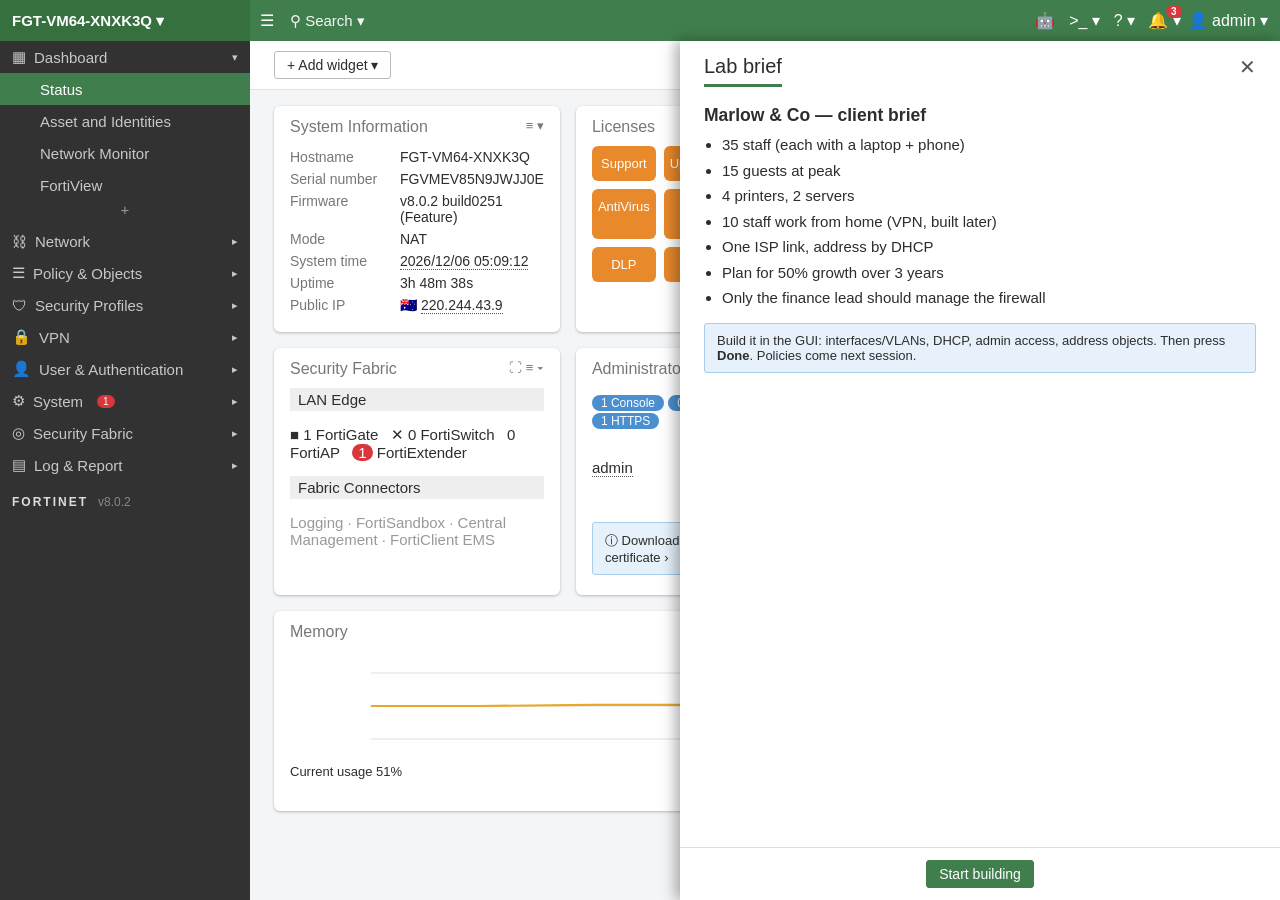
==== commit 94abe11d: "Firewall ports switch (new box auto ports, never PORT_CHANGE_ME); Lab never stays on an old build (p" ====
--- a/lab/index.html
+++ b/lab/index.html
@@ -56,7 +56,7 @@
 `):"No differences."}</pre>`},revview(){const h=r().find(P=>P.id===$("#ov")._rev);h&&($("#ov [data-revout]").innerHTML=`<div class="note blue">Downloads are blocked in this practice mock. Copy the revision text below.</div><textarea class="inp" data-conf readonly style="width:100%;height:220px;font:12px monospace">${_(h.conf)}</textarea><div style="margin-top:8px"><span class="btn" data-ax="copyconf">Copy</span></div>`)},revdel(){const h=$("#ov")._rev;o(r().filter(P=>P.id!==h)),S(),ie("Revision deleted.")},revrevert(){const h=r().find(P=>P.id===$("#ov")._rev);h&&w("Confirm",`<p style="margin-top:0">Revert to revision ${h.id} (${_(h.time)})? The system will reboot.</p>`,{onOk:()=>{A();const P=W(h.conf,()=>{t(),R()});P&&ie(P)}})},runscript(){const h=$("#ov [data-runbox]");h.style.display="block",h.querySelector("textarea").focus()},doscript(){const h=F($("#ov"),"script");if(!h.trim())return k("Script: This field is required.");const P=W(Ee(e.toJSON())+h+`
 `,()=>{}),E=st("fortimock-scripts",[]);E.unshift({name:`script_${E.length+1}.txt`,ok:!P,time:Zn()}),ca("fortimock-scripts",E.slice(0,20)),Q.scripts(),P?k(P):ie("Script executed.","ok")}};return document.addEventListener("click",h=>{const P=h.target;let E;if(E=P.closest("#tmenu [data-sub]")){h.stopPropagation();const O=$("#tmenu");O.querySelectorAll(".fly").forEach(re=>re.remove());const Z=document.createElement("div");Z.className="fly",Z.style.cssText=`position:absolute;right:100%;top:${E.offsetTop}px;background:#fff;border:1px solid #bbb;box-shadow:0 3px 10px rgba(0,0,0,.35);min-width:220px;padding:0`,Z.innerHTML=mc[E.dataset.sub].map(re=>re==="-"?"<hr>":`<div data-adm="${re[0]}">${re[1]}</div>`).join(""),O.appendChild(Z);return}if(E=P.closest("[data-adm]")){h.stopPropagation(),p();const O=E.dataset.adm,Z=n(),re=Z&&e.get("system.accprofile",Z.accprofile);if(["reboot","shutdown","restore","scripts","revisions","firmware"].includes(O)&&re&&re.sysgrp!=="read-write"&&re.sysgrp!=="custom"){ie("Permission denied: your admin profile needs System read/write access.");return}Q[O]();return}if(a&&P.closest("#admdlg")){if(h.stopPropagation(),E=P.closest("[data-ax]")){if(E.dataset.ax==="close"){const O=a&&a._forced;A(),O&&x()}else E.dataset.ax==="ok"&&a._ok(a);return}(E=P.closest(".seg span"))&&([...E.parentNode.children].forEach(O=>O.classList.remove("on")),E.classList.add("on")),(E=P.closest(".tg"))&&E.classList.toggle("on");return}if(E=P.closest("#ov [data-ax]")){h.stopPropagation(),I[E.dataset.ax]();return}if(E=P.closest("#ov tr[data-rev]")){h.stopPropagation(),S(+E.dataset.rev);return}(E=P.closest('#ov .tg[data-ak="enc"]'))&&setTimeout(()=>{const O=$("#ov [data-encrows]");O&&(O.style.display=E.classList.contains("on")?"block":"none")},0)},!0),document.addEventListener("change",h=>{const P=h.target.closest('#ov input[type=file][data-ak="file"]');if(!P||!P.files[0])return;const E=new FileReader;E.onload=()=>{$("#ov")._file=String(E.result),$("#ov [data-fn]").textContent=P.files[0].name},E.readAsText(P.files[0])}),document.addEventListener("keydown",h=>{if(a)if(h.key==="Escape"){h.stopPropagation();const P=a&&a._forced;A(),P&&x()}else h.key==="Enter"&&h.target.tagName!=="TEXTAREA"&&(h.preventDefault(),a._ok&&a._ok(a))},!0),(st(Ps,{}).out||Ie()!=="admin")&&i({out:!1,user:"admin"}),e.on(()=>{const h=st(Ps,{});!h.out&&h.user&&!e.get("system.admin",h.user)&&setTimeout(()=>i({out:!1,user:"admin"}))}),{loginScreen:x,addRev:d,boot:()=>R(),actions:Q}}const Qe=(e,t,s)=>{const a=e.refCount(t,s);return a?`<span class="lnk" data-refs="${Y(t+"|"+s)}">${a}</span>`:"0"},hc=e=>String(e??"").replace(/<[^>]+>/g,"").trim(),qe=(e,t,s={})=>({key:e,cells:t,sort:t.map(hc),...s}),bc='<span style="color:#3cb04f">⬆ Enabled</span>',Na='<span style="color:#d9363e">✖ Disabled</span>',Fs=e=>`<div class="approx" style="color:#888;font-size:12px;margin:6px 24px">${e}</div>`,yc={password:"Local",ldap:"LDAP",radius:"RADIUS"},wc={cols:["Name","Type","Two-factor Authentication","Status","Ref."],create:"user",insights:0,source:e=>[{name:null,rows:e.list("user.local").map(t=>qe("user.local|"+t.name,[`👤 ${_(t.name)}`,yc[t.type]||(ks.find(s=>s[1]===t.type)||[t.type])[0],t.two_factor&&t.two_factor!=="disable"?`<span style="color:#3cb04f">✔ ${t.two_factor==="email"?"Email":"FortiToken"}</span>`:Na,t.status==="disable"?Na:bc,Qe(e,"user.local",t.name)]))}]},vc={cols:["Name","Group Type","Members","Remote Groups","Ref."],create:"group",source:e=>[{name:null,rows:e.list("user.group").map(t=>{const s=t.member.filter(n=>e.get("user.ldap",n)||e.get("user.radius",n)),a=t.member.filter(n=>!s.includes(n));return qe("user.group|"+t.name,[_(t.name),(Da.find(n=>n[1]===t.group_type)||[t.group_type])[0],a.map(n=>`👤 ${_(n)}`).join(" "),s.map(_).concat((t.match||[]).map(n=>_(`${n.server_name}: ${n.group_name||"Any"}`))).join(" "),Qe(e,"user.group",t.name)])})}]},_c={cols:["Name","Server","Port","Distinguished Name","Ref."],create:"ldap",source:e=>[{name:null,rows:e.list("user.ldap").map(t=>qe("user.ldap|"+t.name,[_(t.name),_(t.server),String(t.port||389),_(t.dn),Qe(e,"user.ldap",t.name)]))}],post:Fs("LDAP list columns approximated (not captured).")},Sc={cols:["Name","Server","Ref."],create:"radius",source:e=>[{name:null,rows:e.list("user.radius").map(t=>qe("user.radius|"+t.name,[_(t.name),_([t.server,t.secondary_server].filter(Boolean).join(", ")),Qe(e,"user.radius",t.name)]))}],post:Fs("RADIUS list columns approximated (not captured).")},kc={cols:["Name","Trusted Hosts","Profile","Type","Two-factor Authentication","Expiry"],create:[["Administrator","admin"],["REST API admin","restadmin"],["SSO Admin","ssoadmin"]],insights:2,source:e=>[{name:"System Administrator",rows:e.list("system.admin").map(t=>{const s=t.name===globalThis.__fmUser;return qe("system.admin|"+t.name,[s?`<span style="background:#f3d9a0;padding:1px 6px;border-radius:3px">👤 ${_(t.name)}</span>`:`👤 ${_(t.name)}`,_(ec(t)),`<span style="border-bottom:1px dotted #555">${_(t.accprofile)}</span>`,t.remote_auth?"Remote":"Local",t.two_factor&&t.two_factor!=="disable"?'<span style="color:#3cb04f">✔ Enabled</span>':Na,""])})}]},Pc={cols:["Profile name","Comments","Ref."],create:"aprofile",source:e=>[{name:null,rows:e.list("system.accprofile").filter(t=>!t.hidden).map(t=>qe("system.accprofile|"+t.name,[_(t.name),_(t.comments||""),Qe(e,"system.accprofile",t.name)]))}],total:e=>e.list("system.accprofile").filter(t=>!t.hidden).length},Ft=(e,t,s,a={})=>({cols:["Name","Comments","Ref."],create:s,source:n=>[{name:null,rows:[...n.list(e)].sort((i,r)=>i.name.localeCompare(r.name)).map(i=>qe(e+"|"+i.name,[pe(t)+_(i.name),_(i.comment||""),Qe(n,e,i.name)]))}],...a}),$c=Ft("antivirus.profile","AV","av"),Tc=Ft("webfilter.profile","WEB","web"),Cc=Ft("dnsfilter.profile","DNS","dnsf"),Ac=Ft("application.list","APP","app"),xc=Ft("ips.sensor","IPS","ips"),Dc=Ft("file-filter.profile","FILE","ff"),Nc=e=>({cols:["Name","Read Only","Comments","Ref."],create:"ssl",...e.list("firewall.ssl-ssh-profile").length>=js?{lock:1}:{},source:t=>[{name:null,rows:[...t.list("firewall.ssl-ssh-profile")].sort((s,a)=>s.name.localeCompare(a.name)).map(s=>qe("firewall.ssl-ssh-profile|"+s.name,[pe("SSL")+_(s.name),s.ro?"🔒":"",_(s.comment||""),Qe(t,"firewall.ssl-ssh-profile",s.name)]))}]}),ei="vpn.ipsec.phase1-interface",Ic={"static-fortigate":"Site to Site - FortiGate","dialup-forticlient":"Remote Access - FortiClient",custom:"Custom"},Ec=e=>e===1?{cols:["Name","Value"],tabs:["Tunnels","Settings"],source:()=>[{name:null,rows:[]}],post:Fs("IPsec Settings tab not captured."),insights:0}:{cols:["Tunnel","Interface Binding","Status","Ref."],tabs:["Tunnels","Settings"],insights:0,create:[["Custom IPsec tunnel","vpn"],["IPsec tunnel from template","vpnwiz"],["IPsec aggregate","vagg"]],extra:'<span class="btn sp">View tunnel connections</span>',groupBy:null,source:t=>{const s={};for(const a of t.list(ei)){const n=Ic[a.wizard_type]||"Custom";(s[n]=s[n]||[]).push(a)}return Object.keys(s).map(a=>({name:a,rows:s[a].map(n=>{const i=jt(t,n.name);return qe(ei+"|"+n.name,[`🔒 ${_(n.name)}`,_(n.interface),i.up?'<span style="color:#3cb04f">⬆ Up</span>':i.dial?'<span style="color:#888">◌ Waiting for clients</span>':`<span style="color:#d9363e" title="${Y(i.why)}">⬇ Down</span>`,Qe(t,"system.interface",n.name)])})}))},post:Fs("Tunnel status is simulated: Up when phase 2, a route to the remote gateway and a policy using the tunnel all exist. Hover a Down status for the reason.")},oe=(e,t=-61)=>`command parse error before '${e}'
 Command fail. Return code ${t}`,Lc="Unknown action 0",Rc=e=>J(e?4294967295<<32-e>>>0:0),ti=e=>{const t=e.join(" ");return/^\d+\.\d+\.\d+\.\d+$/.test(t)&&V(t)!==null?{ip:V(t),len:32}:j(t)},Fc=["vlanid","vrf","distance","lease-time","admintimeout","admin-sport","admin-port","admin-ssh-port"],si=["ip","subnet","dst",...Array.from({length:10},(e,t)=>"trusthost"+(t+1))],Mc=["gateway","start-ip","end-ip","default-gateway","netmask"];function Uc(e,{boot:t,refsOf:s,move:a,perm:n=()=>"read-write"}){let i=[],r=[],o=[],d=0,p=null,w=null,A=[];const U=()=>e.list("system.global").hostname||is,F=()=>{const l=A[A.length-1];return`${U()} ${i.length?`(${l?l.ent??l.path:w||i[i.length-1].split(" ").pop()}) `:""}# `},y=document.createElement("div");y.id="cli",y.innerHTML='<div class="ch"><b>CLI Console</b><span style="margin-left:auto;cursor:pointer" data-cli="copy" title="Copy everything in the console">⧉ Copy CLI</span><span style="cursor:pointer;margin-left:14px" data-cli="clear" title="Clear console">⌫</span><span style="cursor:pointer;margin-left:14px" data-cli="close" title="Close">✕</span></div><pre data-out></pre><div class="ci"><span data-pr></span><input data-in spellcheck="false" autocomplete="off"></div>',document.body.appendChild(y);const k=y.querySelector("[data-out]"),g=y.querySelector("[data-in]"),T=y.querySelector("[data-pr]"),x=l=>{k.textContent+=l+`
-`,k.scrollTop=k.scrollHeight},R=()=>{T.textContent=p?"":F()},Q=()=>{y.classList.contains("on")||(y.classList.add("on"),(!k.textContent||Le)&&(Le=!1,k.textContent="",x(`Connected
+`,k.scrollTop=k.scrollHeight},R=()=>{T.textContent=p?"":F()},Q=()=>{y.classList.contains("on")||(y.classList.add("on"),(!k.textContent||Le)&&(Le=!1,k.textContent="",x(`Connected · SubnetPal Lab build 60
 (Practice mock: ping/traceroute results come from the routing table, not a real network.)
 `)),R()),g.focus()},S=()=>y.classList.remove("on");function B(){return["Version: FortiGate-VM64 v8.0.2,build0251,261118 (GA.F)","Security Level: 2","Firmware Signature: certified","Virus-DB: 1.00000(2018-04-09 18:07)","IPS-DB: 6.00741(2015-12-01 02:30)","IPS-ETDB: 6.00741(2015-12-01 02:30)","APP-DB: 6.00741(2015-12-01 02:30)","Proxy-IPS-DB: 6.00741(2015-12-01 02:30)","Proxy-IPS-ETDB: 6.00741(2015-12-01 02:30)","Proxy-APP-DB: 6.00741(2015-12-01 02:30)","FMWP-DB: 24.00111(2024-11-06 13:21)","IPS Malicious URL Database: 1.00001(2015-01-01 01:01)","IoT-Detect: 0.00000(2022-08-17 17:31)","OT-Detect-DB: 0.00000(2001-01-01 00:00)","OT-Patch-DB: 0.00000(2001-01-01 00:00)","OT-Threat-DB: 6.00741(2015-12-01 02:30)",`Serial-Number: ${vo}`,"License Status: Valid","License Expiration Date: 2026-12-03","VM Resources: 1 CPU/1 allowed, 1989 MB RAM/2048 MB allowed","Log hard disk: Available",`Hostname: ${U()}`,"Private Encryption: Disable","Operation Mode: NAT","Current virtual domain: root","Max number of virtual domains: 1","Virtual domains status: 1 in NAT mode, 0 in TP mode","Virtual domain configuration: disable","FIPS-CC mode: disable","Current HA mode: standalone","Branch point: 0251","Release Version Information: GA",`System time: ${W()}`,"Last reboot reason: warm reboot"].join(`
 `)}function W(){const l=new Date().toString().split(" ");return`${l[0]} ${l[1]} ${l[2]} ${l[4]} ${l[3]}`}function N(){const l=Math.floor(performance.now()/1e3)+13717;return["CPU states: 0% user 0% system 0% nice 100% idle 0% iowait 0% irq 0% softirq","CPU0 states: 0% user 0% system 0% nice 100% idle 0% iowait 0% irq 0% softirq","Memory: 2034164k total, 1037428k used (51.0%), 832184k free (40.9%), 164552k freeable (8.1%)","Average network usage: 2 / 1 kbps in 1 minute, 2 / 1 kbps in 10 minutes, 2 / 1 kbps in 30 minutes","Maximal network usage: 9 / 4 kbps in 1 minute, 9 / 4 kbps in 10 minutes, 13 / 6 kbps in 30 minutes","Average sessions: 8 sessions in 1 minute, 8 sessions in 10 minutes, 8 sessions in 30 minutes","Maximal sessions: 12 sessions in 1 minute, 14 sessions in 10 minutes, 14 sessions in 30 minutes","Average session setup rate: 0 sessions per second in last 1 minute, 0 sessions per second in last 10 minutes, 0 sessions per second in last 30 minutes","Maximal session setup rate: 1 sessions per second in last 1 minute, 2 sessions per second in last 10 minutes, 2 sessions per second in last 30 minutes","Average NPU sessions: 0 sessions in last 1 minute, 0 sessions in last 10 minutes, 0 sessions in last 30 minutes","Maximal NPU sessions: 0 sessions in last 1 minute, 0 sessions in last 10 minutes, 0 sessions in last 30 minutes","Average nTurbo sessions: 0 sessions in last 1 minute, 0 sessions in last 10 minutes, 0 sessions in last 30 minutes","Maximal nTurbo sessions: 0 sessions in last 1 minute, 0 sessions in last 10 minutes, 0 sessions in last 30 minutes","Virus caught: 0 total in 1 minute","IPS attacks blocked: 0 total in 1 minute",`Uptime: ${Math.floor(l/86400)} days,  ${Math.floor(l/3600)%24} hours,  ${Math.floor(l/60)%60} minutes`].join(`
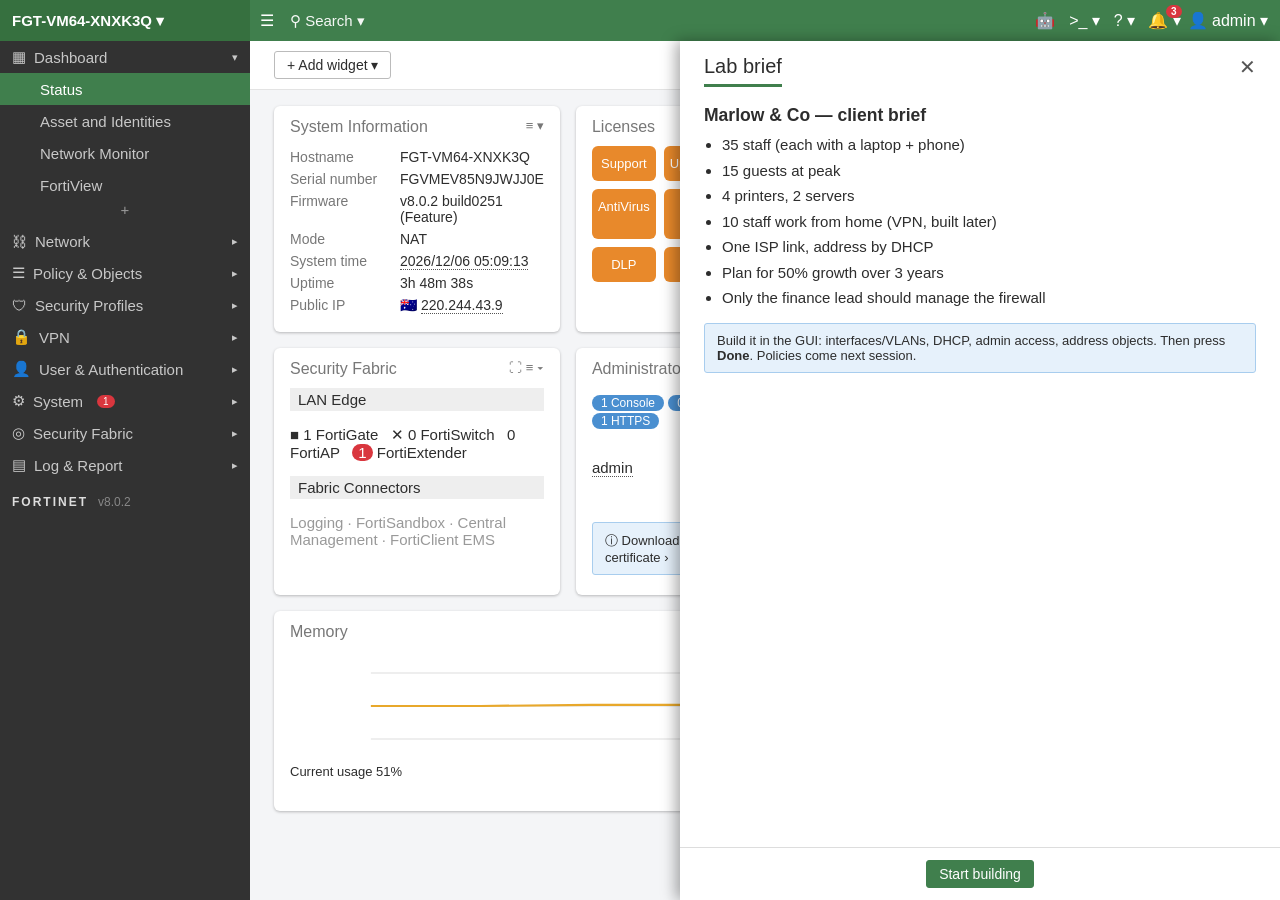
==== commit ebfeebb9: "Lab console: Send to Bob copies the full config with a review prompt (cache v61) Co-Authored-By: Cla" ====
--- a/lab/index.html
+++ b/lab/index.html
@@ -55,8 +55,8 @@
 `),Z=new Set(E),re=new Set(O);return[...E.filter(fe=>!re.has(fe)).map(fe=>`- ${fe}`),...O.filter(fe=>!Z.has(fe)).map(fe=>`+ ${fe}`)]};function W(h,P){let E;try{E=va(h,vt)}catch(O){return O.message}return e.replaceAll(E),P(),null}const N=h=>{h.select();try{navigator.clipboard.writeText(h.value).then(()=>ie("Copied."),()=>ie("Select the text and press Ctrl+C."))}catch{ie("Select the text and press Ctrl+C.")}},I={dobackup(){const h=$("#ov"),P=F(h,"enc");let E=Ee(e.toJSON());if(P){const Z=F(h,"pw"),re=F(h,"pw2");if(!Z)return k("Password: This field is required.");if(Z!==re)return k("Passwords do not match.");E=Do(E,Z)}h.querySelector("[data-out]").style.display="block",h.querySelector("[data-fname]").textContent=Eo();const O=h.querySelector("[data-conf]");O.value=E,O.scrollIntoView({block:"nearest"}),$("#ov [data-aerr]").style.display="none",ie("Configuration backed up.","ok")},copyconf(){N($("#ov [data-conf]"))},dorestore(){const h=$("#ov");let P=F(h,"text").trim()||h._file||"";if(!P)return k("Select a configuration file, or paste its text.");if(No(P))try{P=Io(P,F(h,"pw"))}catch(O){return k(O.message)}const E=W(P,()=>{t(),ie("Configuration restored. Rebooting…"),R()});E&&k(E)},revnew(){w("Create Revision",ce("Comments",'<input class="inp" data-ak="c" maxlength="63">'),{onOk:h=>{d(F(h,"c")||""),A(),S(),ie("Revision created.","ok")}})},revdiff(){const h=r().find(E=>E.id===$("#ov")._rev);if(!h)return;const P=B(h.conf,Ee(e.toJSON()));$("#ov [data-revout]").innerHTML=`<b>Revision ${h.id} → current configuration</b><pre style="background:#fafafa;border:1px solid #ddd;padding:8px;max-height:300px;overflow:auto;font-size:12px">${P.length?P.map(E=>`<span style="color:${E[0]==="+"?"#2c7a3b":"#b02a2a"}">${_(E)}</span>`).join(`
 `):"No differences."}</pre>`},revview(){const h=r().find(P=>P.id===$("#ov")._rev);h&&($("#ov [data-revout]").innerHTML=`<div class="note blue">Downloads are blocked in this practice mock. Copy the revision text below.</div><textarea class="inp" data-conf readonly style="width:100%;height:220px;font:12px monospace">${_(h.conf)}</textarea><div style="margin-top:8px"><span class="btn" data-ax="copyconf">Copy</span></div>`)},revdel(){const h=$("#ov")._rev;o(r().filter(P=>P.id!==h)),S(),ie("Revision deleted.")},revrevert(){const h=r().find(P=>P.id===$("#ov")._rev);h&&w("Confirm",`<p style="margin-top:0">Revert to revision ${h.id} (${_(h.time)})? The system will reboot.</p>`,{onOk:()=>{A();const P=W(h.conf,()=>{t(),R()});P&&ie(P)}})},runscript(){const h=$("#ov [data-runbox]");h.style.display="block",h.querySelector("textarea").focus()},doscript(){const h=F($("#ov"),"script");if(!h.trim())return k("Script: This field is required.");const P=W(Ee(e.toJSON())+h+`
 `,()=>{}),E=st("fortimock-scripts",[]);E.unshift({name:`script_${E.length+1}.txt`,ok:!P,time:Zn()}),ca("fortimock-scripts",E.slice(0,20)),Q.scripts(),P?k(P):ie("Script executed.","ok")}};return document.addEventListener("click",h=>{const P=h.target;let E;if(E=P.closest("#tmenu [data-sub]")){h.stopPropagation();const O=$("#tmenu");O.querySelectorAll(".fly").forEach(re=>re.remove());const Z=document.createElement("div");Z.className="fly",Z.style.cssText=`position:absolute;right:100%;top:${E.offsetTop}px;background:#fff;border:1px solid #bbb;box-shadow:0 3px 10px rgba(0,0,0,.35);min-width:220px;padding:0`,Z.innerHTML=mc[E.dataset.sub].map(re=>re==="-"?"<hr>":`<div data-adm="${re[0]}">${re[1]}</div>`).join(""),O.appendChild(Z);return}if(E=P.closest("[data-adm]")){h.stopPropagation(),p();const O=E.dataset.adm,Z=n(),re=Z&&e.get("system.accprofile",Z.accprofile);if(["reboot","shutdown","restore","scripts","revisions","firmware"].includes(O)&&re&&re.sysgrp!=="read-write"&&re.sysgrp!=="custom"){ie("Permission denied: your admin profile needs System read/write access.");return}Q[O]();return}if(a&&P.closest("#admdlg")){if(h.stopPropagation(),E=P.closest("[data-ax]")){if(E.dataset.ax==="close"){const O=a&&a._forced;A(),O&&x()}else E.dataset.ax==="ok"&&a._ok(a);return}(E=P.closest(".seg span"))&&([...E.parentNode.children].forEach(O=>O.classList.remove("on")),E.classList.add("on")),(E=P.closest(".tg"))&&E.classList.toggle("on");return}if(E=P.closest("#ov [data-ax]")){h.stopPropagation(),I[E.dataset.ax]();return}if(E=P.closest("#ov tr[data-rev]")){h.stopPropagation(),S(+E.dataset.rev);return}(E=P.closest('#ov .tg[data-ak="enc"]'))&&setTimeout(()=>{const O=$("#ov [data-encrows]");O&&(O.style.display=E.classList.contains("on")?"block":"none")},0)},!0),document.addEventListener("change",h=>{const P=h.target.closest('#ov input[type=file][data-ak="file"]');if(!P||!P.files[0])return;const E=new FileReader;E.onload=()=>{$("#ov")._file=String(E.result),$("#ov [data-fn]").textContent=P.files[0].name},E.readAsText(P.files[0])}),document.addEventListener("keydown",h=>{if(a)if(h.key==="Escape"){h.stopPropagation();const P=a&&a._forced;A(),P&&x()}else h.key==="Enter"&&h.target.tagName!=="TEXTAREA"&&(h.preventDefault(),a._ok&&a._ok(a))},!0),(st(Ps,{}).out||Ie()!=="admin")&&i({out:!1,user:"admin"}),e.on(()=>{const h=st(Ps,{});!h.out&&h.user&&!e.get("system.admin",h.user)&&setTimeout(()=>i({out:!1,user:"admin"}))}),{loginScreen:x,addRev:d,boot:()=>R(),actions:Q}}const Qe=(e,t,s)=>{const a=e.refCount(t,s);return a?`<span class="lnk" data-refs="${Y(t+"|"+s)}">${a}</span>`:"0"},hc=e=>String(e??"").replace(/<[^>]+>/g,"").trim(),qe=(e,t,s={})=>({key:e,cells:t,sort:t.map(hc),...s}),bc='<span style="color:#3cb04f">⬆ Enabled</span>',Na='<span style="color:#d9363e">✖ Disabled</span>',Fs=e=>`<div class="approx" style="color:#888;font-size:12px;margin:6px 24px">${e}</div>`,yc={password:"Local",ldap:"LDAP",radius:"RADIUS"},wc={cols:["Name","Type","Two-factor Authentication","Status","Ref."],create:"user",insights:0,source:e=>[{name:null,rows:e.list("user.local").map(t=>qe("user.local|"+t.name,[`👤 ${_(t.name)}`,yc[t.type]||(ks.find(s=>s[1]===t.type)||[t.type])[0],t.two_factor&&t.two_factor!=="disable"?`<span style="color:#3cb04f">✔ ${t.two_factor==="email"?"Email":"FortiToken"}</span>`:Na,t.status==="disable"?Na:bc,Qe(e,"user.local",t.name)]))}]},vc={cols:["Name","Group Type","Members","Remote Groups","Ref."],create:"group",source:e=>[{name:null,rows:e.list("user.group").map(t=>{const s=t.member.filter(n=>e.get("user.ldap",n)||e.get("user.radius",n)),a=t.member.filter(n=>!s.includes(n));return qe("user.group|"+t.name,[_(t.name),(Da.find(n=>n[1]===t.group_type)||[t.group_type])[0],a.map(n=>`👤 ${_(n)}`).join(" "),s.map(_).concat((t.match||[]).map(n=>_(`${n.server_name}: ${n.group_name||"Any"}`))).join(" "),Qe(e,"user.group",t.name)])})}]},_c={cols:["Name","Server","Port","Distinguished Name","Ref."],create:"ldap",source:e=>[{name:null,rows:e.list("user.ldap").map(t=>qe("user.ldap|"+t.name,[_(t.name),_(t.server),String(t.port||389),_(t.dn),Qe(e,"user.ldap",t.name)]))}],post:Fs("LDAP list columns approximated (not captured).")},Sc={cols:["Name","Server","Ref."],create:"radius",source:e=>[{name:null,rows:e.list("user.radius").map(t=>qe("user.radius|"+t.name,[_(t.name),_([t.server,t.secondary_server].filter(Boolean).join(", ")),Qe(e,"user.radius",t.name)]))}],post:Fs("RADIUS list columns approximated (not captured).")},kc={cols:["Name","Trusted Hosts","Profile","Type","Two-factor Authentication","Expiry"],create:[["Administrator","admin"],["REST API admin","restadmin"],["SSO Admin","ssoadmin"]],insights:2,source:e=>[{name:"System Administrator",rows:e.list("system.admin").map(t=>{const s=t.name===globalThis.__fmUser;return qe("system.admin|"+t.name,[s?`<span style="background:#f3d9a0;padding:1px 6px;border-radius:3px">👤 ${_(t.name)}</span>`:`👤 ${_(t.name)}`,_(ec(t)),`<span style="border-bottom:1px dotted #555">${_(t.accprofile)}</span>`,t.remote_auth?"Remote":"Local",t.two_factor&&t.two_factor!=="disable"?'<span style="color:#3cb04f">✔ Enabled</span>':Na,""])})}]},Pc={cols:["Profile name","Comments","Ref."],create:"aprofile",source:e=>[{name:null,rows:e.list("system.accprofile").filter(t=>!t.hidden).map(t=>qe("system.accprofile|"+t.name,[_(t.name),_(t.comments||""),Qe(e,"system.accprofile",t.name)]))}],total:e=>e.list("system.accprofile").filter(t=>!t.hidden).length},Ft=(e,t,s,a={})=>({cols:["Name","Comments","Ref."],create:s,source:n=>[{name:null,rows:[...n.list(e)].sort((i,r)=>i.name.localeCompare(r.name)).map(i=>qe(e+"|"+i.name,[pe(t)+_(i.name),_(i.comment||""),Qe(n,e,i.name)]))}],...a}),$c=Ft("antivirus.profile","AV","av"),Tc=Ft("webfilter.profile","WEB","web"),Cc=Ft("dnsfilter.profile","DNS","dnsf"),Ac=Ft("application.list","APP","app"),xc=Ft("ips.sensor","IPS","ips"),Dc=Ft("file-filter.profile","FILE","ff"),Nc=e=>({cols:["Name","Read Only","Comments","Ref."],create:"ssl",...e.list("firewall.ssl-ssh-profile").length>=js?{lock:1}:{},source:t=>[{name:null,rows:[...t.list("firewall.ssl-ssh-profile")].sort((s,a)=>s.name.localeCompare(a.name)).map(s=>qe("firewall.ssl-ssh-profile|"+s.name,[pe("SSL")+_(s.name),s.ro?"🔒":"",_(s.comment||""),Qe(t,"firewall.ssl-ssh-profile",s.name)]))}]}),ei="vpn.ipsec.phase1-interface",Ic={"static-fortigate":"Site to Site - FortiGate","dialup-forticlient":"Remote Access - FortiClient",custom:"Custom"},Ec=e=>e===1?{cols:["Name","Value"],tabs:["Tunnels","Settings"],source:()=>[{name:null,rows:[]}],post:Fs("IPsec Settings tab not captured."),insights:0}:{cols:["Tunnel","Interface Binding","Status","Ref."],tabs:["Tunnels","Settings"],insights:0,create:[["Custom IPsec tunnel","vpn"],["IPsec tunnel from template","vpnwiz"],["IPsec aggregate","vagg"]],extra:'<span class="btn sp">View tunnel connections</span>',groupBy:null,source:t=>{const s={};for(const a of t.list(ei)){const n=Ic[a.wizard_type]||"Custom";(s[n]=s[n]||[]).push(a)}return Object.keys(s).map(a=>({name:a,rows:s[a].map(n=>{const i=jt(t,n.name);return qe(ei+"|"+n.name,[`🔒 ${_(n.name)}`,_(n.interface),i.up?'<span style="color:#3cb04f">⬆ Up</span>':i.dial?'<span style="color:#888">◌ Waiting for clients</span>':`<span style="color:#d9363e" title="${Y(i.why)}">⬇ Down</span>`,Qe(t,"system.interface",n.name)])})}))},post:Fs("Tunnel status is simulated: Up when phase 2, a route to the remote gateway and a policy using the tunnel all exist. Hover a Down status for the reason.")},oe=(e,t=-61)=>`command parse error before '${e}'
-Command fail. Return code ${t}`,Lc="Unknown action 0",Rc=e=>J(e?4294967295<<32-e>>>0:0),ti=e=>{const t=e.join(" ");return/^\d+\.\d+\.\d+\.\d+$/.test(t)&&V(t)!==null?{ip:V(t),len:32}:j(t)},Fc=["vlanid","vrf","distance","lease-time","admintimeout","admin-sport","admin-port","admin-ssh-port"],si=["ip","subnet","dst",...Array.from({length:10},(e,t)=>"trusthost"+(t+1))],Mc=["gateway","start-ip","end-ip","default-gateway","netmask"];function Uc(e,{boot:t,refsOf:s,move:a,perm:n=()=>"read-write"}){let i=[],r=[],o=[],d=0,p=null,w=null,A=[];const U=()=>e.list("system.global").hostname||is,F=()=>{const l=A[A.length-1];return`${U()} ${i.length?`(${l?l.ent??l.path:w||i[i.length-1].split(" ").pop()}) `:""}# `},y=document.createElement("div");y.id="cli",y.innerHTML='<div class="ch"><b>CLI Console</b><span style="margin-left:auto;cursor:pointer" data-cli="copy" title="Copy everything in the console">⧉ Copy CLI</span><span style="cursor:pointer;margin-left:14px" data-cli="clear" title="Clear console">⌫</span><span style="cursor:pointer;margin-left:14px" data-cli="close" title="Close">✕</span></div><pre data-out></pre><div class="ci"><span data-pr></span><input data-in spellcheck="false" autocomplete="off"></div>',document.body.appendChild(y);const k=y.querySelector("[data-out]"),g=y.querySelector("[data-in]"),T=y.querySelector("[data-pr]"),x=l=>{k.textContent+=l+`
-`,k.scrollTop=k.scrollHeight},R=()=>{T.textContent=p?"":F()},Q=()=>{y.classList.contains("on")||(y.classList.add("on"),(!k.textContent||Le)&&(Le=!1,k.textContent="",x(`Connected · SubnetPal Lab build 60
+Command fail. Return code ${t}`,Lc="Unknown action 0",Rc=e=>J(e?4294967295<<32-e>>>0:0),ti=e=>{const t=e.join(" ");return/^\d+\.\d+\.\d+\.\d+$/.test(t)&&V(t)!==null?{ip:V(t),len:32}:j(t)},Fc=["vlanid","vrf","distance","lease-time","admintimeout","admin-sport","admin-port","admin-ssh-port"],si=["ip","subnet","dst",...Array.from({length:10},(e,t)=>"trusthost"+(t+1))],Mc=["gateway","start-ip","end-ip","default-gateway","netmask"];function Uc(e,{boot:t,refsOf:s,move:a,perm:n=()=>"read-write"}){let i=[],r=[],o=[],d=0,p=null,w=null,A=[];const U=()=>e.list("system.global").hostname||is,F=()=>{const l=A[A.length-1];return`${U()} ${i.length?`(${l?l.ent??l.path:w||i[i.length-1].split(" ").pop()}) `:""}# `},y=document.createElement("div");y.id="cli",y.innerHTML='<div class="ch"><b>CLI Console</b><span style="margin-left:auto;cursor:pointer" data-cli="bob" title="Copy the full config with a review prompt for Bob">➜ Send to Bob</span><span style="cursor:pointer;margin-left:14px" data-cli="copy" title="Copy everything in the console">⧉ Copy CLI</span><span style="cursor:pointer;margin-left:14px" data-cli="clear" title="Clear console">⌫</span><span style="cursor:pointer;margin-left:14px" data-cli="close" title="Close">✕</span></div><pre data-out></pre><div class="ci"><span data-pr></span><input data-in spellcheck="false" autocomplete="off"></div>',document.body.appendChild(y);const k=y.querySelector("[data-out]"),g=y.querySelector("[data-in]"),T=y.querySelector("[data-pr]"),x=l=>{k.textContent+=l+`
+`,k.scrollTop=k.scrollHeight},R=()=>{T.textContent=p?"":F()},Q=()=>{y.classList.contains("on")||(y.classList.add("on"),(!k.textContent||Le)&&(Le=!1,k.textContent="",x(`Connected · SubnetPal Lab build 61
 (Practice mock: ping/traceroute results come from the routing table, not a real network.)
 `)),R()),g.focus()},S=()=>y.classList.remove("on");function B(){return["Version: FortiGate-VM64 v8.0.2,build0251,261118 (GA.F)","Security Level: 2","Firmware Signature: certified","Virus-DB: 1.00000(2018-04-09 18:07)","IPS-DB: 6.00741(2015-12-01 02:30)","IPS-ETDB: 6.00741(2015-12-01 02:30)","APP-DB: 6.00741(2015-12-01 02:30)","Proxy-IPS-DB: 6.00741(2015-12-01 02:30)","Proxy-IPS-ETDB: 6.00741(2015-12-01 02:30)","Proxy-APP-DB: 6.00741(2015-12-01 02:30)","FMWP-DB: 24.00111(2024-11-06 13:21)","IPS Malicious URL Database: 1.00001(2015-01-01 01:01)","IoT-Detect: 0.00000(2022-08-17 17:31)","OT-Detect-DB: 0.00000(2001-01-01 00:00)","OT-Patch-DB: 0.00000(2001-01-01 00:00)","OT-Threat-DB: 6.00741(2015-12-01 02:30)",`Serial-Number: ${vo}`,"License Status: Valid","License Expiration Date: 2026-12-03","VM Resources: 1 CPU/1 allowed, 1989 MB RAM/2048 MB allowed","Log hard disk: Available",`Hostname: ${U()}`,"Private Encryption: Disable","Operation Mode: NAT","Current virtual domain: root","Max number of virtual domains: 1","Virtual domains status: 1 in NAT mode, 0 in TP mode","Virtual domain configuration: disable","FIPS-CC mode: disable","Current HA mode: standalone","Branch point: 0251","Release Version Information: GA",`System time: ${W()}`,"Last reboot reason: warm reboot"].join(`
 `)}function W(){const l=new Date().toString().split(" ");return`${l[0]} ${l[1]} ${l[2]} ${l[4]} ${l[3]}`}function N(){const l=Math.floor(performance.now()/1e3)+13717;return["CPU states: 0% user 0% system 0% nice 100% idle 0% iowait 0% irq 0% softirq","CPU0 states: 0% user 0% system 0% nice 100% idle 0% iowait 0% irq 0% softirq","Memory: 2034164k total, 1037428k used (51.0%), 832184k free (40.9%), 164552k freeable (8.1%)","Average network usage: 2 / 1 kbps in 1 minute, 2 / 1 kbps in 10 minutes, 2 / 1 kbps in 30 minutes","Maximal network usage: 9 / 4 kbps in 1 minute, 9 / 4 kbps in 10 minutes, 13 / 6 kbps in 30 minutes","Average sessions: 8 sessions in 1 minute, 8 sessions in 10 minutes, 8 sessions in 30 minutes","Maximal sessions: 12 sessions in 1 minute, 14 sessions in 10 minutes, 14 sessions in 30 minutes","Average session setup rate: 0 sessions per second in last 1 minute, 0 sessions per second in last 10 minutes, 0 sessions per second in last 30 minutes","Maximal session setup rate: 1 sessions per second in last 1 minute, 2 sessions per second in last 10 minutes, 2 sessions per second in last 30 minutes","Average NPU sessions: 0 sessions in last 1 minute, 0 sessions in last 10 minutes, 0 sessions in last 30 minutes","Maximal NPU sessions: 0 sessions in last 1 minute, 0 sessions in last 10 minutes, 0 sessions in last 30 minutes","Average nTurbo sessions: 0 sessions in last 1 minute, 0 sessions in last 10 minutes, 0 sessions in last 30 minutes","Maximal nTurbo sessions: 0 sessions in last 1 minute, 0 sessions in last 10 minutes, 0 sessions in last 30 minutes","Virus caught: 0 total in 1 minute","IPS attacks blocked: 0 total in 1 minute",`Uptime: ${Math.floor(l/86400)} days,  ${Math.floor(l/3600)%24} hours,  ${Math.floor(l/60)%60} minutes`].join(`
@@ -267,7 +267,7 @@
 last ntp sync: none`}return c[0]==="backup"||c[0]==="tac"?"Use admin > Configuration > Backup in this practice mock (no TFTP/FTP/USB targets).":c[0]==="reboot"?(p=()=>(S(),t(),""),`This operation will reboot the system !
 Do you want to continue? (y/n)`):c[0]==="factoryreset"?(p=()=>(e.reset(),S(),t(),""),`This operation will reset the system to factory default!
 Do you want to continue? (y/n)`):oe(c[0]||"execute")}return m==="diagnose"?Wr(c):m==="exit"?(i=[],r=[],w=null,A=[],Le=!0,`
-Connection closed. Click the console to reconnect.`):Lc}function yn(l){if(x(F()+l),l.trim()&&(o.push(l),d=o.length),Le){x("Connection closed. Click the console to reconnect.");return}let u;try{u=Mt(l.trim())}catch(m){u=`Command fail. ${m.message}`}u&&x(u),R()}g.addEventListener("paste",l=>{const u=(l.clipboardData||window.clipboardData)?.getData("text")||"",m=g.selectionStart??g.value.length,c=g.selectionEnd??m,b=g.value.slice(0,m)+u+g.value.slice(c),D=/[\r\n]/.test(u)?b.split(/\r\n|\r|\n/):eo(b);if(!(D.length<2)){l.preventDefault(),g.value="";for(const M of D){const C=M.replace(/\t/g," ");C.trim()&&!C.trim().startsWith("#")&&yn(C)}}});const wn=new Set(["config","edit","set","unset","append","select","unselect","next","end","abort","show","get","delete","purge","rename","move","execute","diagnose"]);function eo(l){const u=l.match(/"[^"]*"?|'[^']*'?|\S+/g)||[];if(!u.length||!(wn.has(u[0])||u[0].startsWith("#")))return[l];const m=[];let c=[],b=!1;for(const D of u){if(b){if(D!=="config")continue;b=!1}if(D.startsWith("#")){c.length&&m.push(c.join(" ")),c=[],b=!0;continue}wn.has(D)&&c.length&&(m.push(c.join(" ")),c=[]),c.push(D)}return c.length&&m.push(c.join(" ")),m}return g.addEventListener("keydown",l=>{if(l.key==="Enter"){const u=g.value;g.value="",yn(u)}else if(l.key==="ArrowUp")d>0&&(g.value=o[--d]),l.preventDefault();else if(l.key==="ArrowDown")g.value=d<o.length-1?o[++d]:(d=o.length,""),l.preventDefault();else if(l.key==="Tab"){l.preventDefault();const u=g.value.split(" "),m=u.pop(),c=u.length?We.map(D=>D.split(" ")).filter(D=>D.slice(0,u.length-1).join(" ")===u.slice(1).join(" ")).map(D=>D[u.length-1]).filter(Boolean):i.length?["abort","delete","edit","end","get","next","set","show","unset"]:["config","diagnose","execute","exit","get","show"],b=[...new Set(c)].filter(D=>D.startsWith(m));b.length===1?g.value=[...u,b[0]].join(" ")+" ":b.length&&x(b.join("  "))}else l.key==="Escape"&&l.stopPropagation()}),y.addEventListener("click",l=>{const u=l.target.closest("[data-cli]");u?u.dataset.cli==="close"?S():u.dataset.cli==="copy"?((t,b)=>{const f=()=>{b.textContent="✔ Copied",setTimeout(()=>{b.textContent="⧉ Copy CLI"},1500)},o=()=>{const a=document.createElement("textarea");a.value=t,document.body.appendChild(a),a.select();try{document.execCommand("copy")}catch{}a.remove(),f()};navigator.clipboard&&navigator.clipboard.writeText?navigator.clipboard.writeText(t).then(f,o):o()})(k.textContent,u):k.textContent="":(Le&&(Le=!1,k.textContent="",x(`Connected
+Connection closed. Click the console to reconnect.`):Lc}function yn(l){if(x(F()+l),l.trim()&&(o.push(l),d=o.length),Le){x("Connection closed. Click the console to reconnect.");return}let u;try{u=Mt(l.trim())}catch(m){u=`Command fail. ${m.message}`}u&&x(u),R()}g.addEventListener("paste",l=>{const u=(l.clipboardData||window.clipboardData)?.getData("text")||"",m=g.selectionStart??g.value.length,c=g.selectionEnd??m,b=g.value.slice(0,m)+u+g.value.slice(c),D=/[\r\n]/.test(u)?b.split(/\r\n|\r|\n/):eo(b);if(!(D.length<2)){l.preventDefault(),g.value="";for(const M of D){const C=M.replace(/\t/g," ");C.trim()&&!C.trim().startsWith("#")&&yn(C)}}});const wn=new Set(["config","edit","set","unset","append","select","unselect","next","end","abort","show","get","delete","purge","rename","move","execute","diagnose"]);function eo(l){const u=l.match(/"[^"]*"?|'[^']*'?|\S+/g)||[];if(!u.length||!(wn.has(u[0])||u[0].startsWith("#")))return[l];const m=[];let c=[],b=!1;for(const D of u){if(b){if(D!=="config")continue;b=!1}if(D.startsWith("#")){c.length&&m.push(c.join(" ")),c=[],b=!0;continue}wn.has(D)&&c.length&&(m.push(c.join(" ")),c=[]),c.push(D)}return c.length&&m.push(c.join(" ")),m}return g.addEventListener("keydown",l=>{if(l.key==="Enter"){const u=g.value;g.value="",yn(u)}else if(l.key==="ArrowUp")d>0&&(g.value=o[--d]),l.preventDefault();else if(l.key==="ArrowDown")g.value=d<o.length-1?o[++d]:(d=o.length,""),l.preventDefault();else if(l.key==="Tab"){l.preventDefault();const u=g.value.split(" "),m=u.pop(),c=u.length?We.map(D=>D.split(" ")).filter(D=>D.slice(0,u.length-1).join(" ")===u.slice(1).join(" ")).map(D=>D[u.length-1]).filter(Boolean):i.length?["abort","delete","edit","end","get","next","set","show","unset"]:["config","diagnose","execute","exit","get","show"],b=[...new Set(c)].filter(D=>D.startsWith(m));b.length===1?g.value=[...u,b[0]].join(" ")+" ":b.length&&x(b.join("  "))}else l.key==="Escape"&&l.stopPropagation()}),y.addEventListener("click",l=>{const u=l.target.closest("[data-cli]"),CP=(t,b,a,z)=>{const f=()=>{b.textContent=z,setTimeout(()=>{b.textContent=a},1800)},o=()=>{const v=document.createElement("textarea");v.value=t,document.body.appendChild(v),v.select();try{document.execCommand("copy")}catch{}v.remove(),f()};navigator.clipboard&&navigator.clipboard.writeText?navigator.clipboard.writeText(t).then(f,o):o()},BOB=()=>{let n="";try{const s=parent!==window&&parent.SubnetPal&&parent.SubnetPal.state,c=s&&s.clients&&s.clients[s.current];n=c&&c.name||""}catch{}let t="";try{t=Mt("show full-configuration")}catch{}return`Bob, review this FortiGate config built from SubnetPal${n?` for client "${n}"`:""} (FortiOS 8.0.2 practice mock, SubnetPal Lab). Check: policy order (final deny last), NAT (internet only), security profiles on outbound policies, admin hardening (trusted hosts, MFA, admin access per interface), VLANs and DHCP. List issues by severity (High, Medium, Low), each with the fix as FortiOS CLI where possible.\n\n${t}`};u?u.dataset.cli==="close"?S():u.dataset.cli==="copy"?CP(k.textContent,u,"⧉ Copy CLI","✔ Copied"):u.dataset.cli==="bob"?CP(BOB(),u,"➜ Send to Bob","✔ Copied, paste it to Bob"):k.textContent="":(Le&&(Le=!1,k.textContent="",x(`Connected
 `),R()),g.focus())}),document.addEventListener("keydown",l=>{l.ctrlKey&&(l.key==="`"||l.code==="Backquote")&&(l.preventDefault(),y.classList.contains("on")?S():Q())}),document.addEventListener("fm:session",()=>{S(),k.textContent="",i=[],r=[],w=null,A=[],o=[],d=0,Le=!0}),{open:Q,close:S,editIn(l,u){Q(),i=[],r=[],w=null,A=[];for(const m of[`config ${l}`,`edit ${u}`]){x(F()+m);const c=ea(m);c&&x(c)}R()},run:l=>{Q(),x(F()+l);const u=Mt(l.trim());return u&&x(u),R(),u}}}const Oc="https://docs.fortinet.com/product/fortigate/8.0",gt=(e,t=Oc)=>`<a href="${t}" target="_blank" rel="noopener" style="display:block;padding:7px 14px;color:inherit;text-decoration:none">${e} ↗</a>`,Hc=`<small>ONLINE GUIDES - FORTIVIEW DASHBOARD</small>${gt("Relevant documentation")}${gt("Video tutorials","https://video.fortinet.com")}<hr>${gt("FortiOS 8.0 GUI Tips and Tricks")}<small>FORTIOS 8.0.2</small>${gt("Release notes")}${gt("Release overview")}<small>ADDITIONAL SUPPORT</small>${gt("Fortinet Community","https://community.fortinet.com")}<div data-tb="stk">Generate Support Tool Key</div><div data-tb="debug">FortiCare Debug Report ⤓</div>`,za=e=>`<div style="display:flex;gap:16px;border-bottom:1px solid #ddd"><b data-tb="bell0" style="cursor:pointer;${e?"font-weight:400":"border-bottom:3px solid #407f4d"}">General <span class="bd" style="background:#d9363e;color:#fff;border-radius:9px;padding:0 5px">3</span></b><span data-tb="bell1" style="cursor:pointer;${e?"font-weight:700;border-bottom:3px solid #407f4d":""}">Event Alerts</span></div>${e?'<div style="color:#888;text-align:center;padding:20px 14px">No event alerts <span class="btn" data-p="auto" data-n="Automation" style="margin-left:8px">⚙</span></div>':'<div data-p="settings" data-n="Settings" style="border-left:4px solid #d9363e;cursor:pointer">FortiGate time is out of sync.</div><div data-p="fguard" data-n="FortiGuard" style="border-left:4px solid #e8a82b;cursor:pointer">FortiGate Cloud access subscription is inactive or expiring.</div><div data-p="fw" data-n="Firmware & Registration" style="border-left:4px solid #e8a82b;cursor:pointer">Evaluation VM License in use.</div>'}`,Gc=()=>`<div class="search"><input placeholder="Search" data-tb="hostq"></div><div data-tb="hostsel" style="background:#407f4d;color:#fff;cursor:pointer">${globalThis.__fmHost||is}</div>`,jc=e=>`<div data-tb="jump" style="cursor:pointer">Jump to page <span class="kc2">Ctrl + Shift + D</span></div><div style="color:#888;font-size:12px;padding-bottom:0">Open</div>${e.length?e.map(([t,s])=>`<div data-p="${_(t)}" data-n="${_(s)}" style="cursor:pointer;padding-left:24px">${_(s)}</div>`).join(""):'<div style="color:#999;padding-left:24px">No recent pages</div>'}<div data-tb="cli" style="cursor:pointer">CLI diagnostics</div><div data-tb="cfgsearch" style="cursor:pointer">Search configuration <span class="kc2">Ctrl + /</span></div>`,Vc=()=>{const e=[];for(const t of ns)for(const s of t[2])s!=="-"&&e.push({g:t[0],n:s[0],p:s[1]});return e};function qc({go:e,toast:t,cli:s,loginScreen:a,timeoutMin:n,cfgItems:i,openObj:r}){document.title=globalThis.__fmHost||is;const o=()=>{const y=$("#tmenu");y&&y.remove()},d=()=>w("Jump to page",Vc,y=>e(y.p,y.n)),p=()=>w("Search configuration",i,y=>r(y));function w(y,k,g){o();const T=$("#jump");T&&T.remove();const x=document.createElement("div");x.id="jump",x.style.cssText="position:fixed;inset:0;z-index:110;background:rgba(0,0,0,.25)",x.innerHTML=`<div style="position:absolute;left:50%;top:70px;transform:translateX(-50%);width:min(520px,92vw);background:#fff;box-shadow:0 4px 20px rgba(0,0,0,.4);border-radius:4px"><input class="inp" data-jq placeholder="${y}" style="width:100%;box-sizing:border-box;border:0;border-bottom:1px solid #ddd;padding:12px"><div data-jl style="max-height:360px;overflow:auto"></div></div>`,document.body.appendChild(x);const R=x.querySelector("[data-jq]"),Q=x.querySelector("[data-jl]");let S=[],B=0;const W=()=>{const I=R.value.trim().toLowerCase();S=k().filter(h=>!I||`${h.g} ${h.n} ${h.t||""}`.toLowerCase().includes(I)).slice(0,40),B=Math.min(B,Math.max(0,S.length-1)),Q.innerHTML=S.length?S.map((h,P)=>`<div data-ji="${P}" style="padding:8px 14px;cursor:pointer;${P===B?"background:#eef5ef":""}"><span style="color:#888">${_(h.g)} ›</span> ${_(h.n)}</div>`).join(""):'<div style="padding:10px 14px;color:#888">No results</div>'},N=I=>{const h=S[I];x.remove(),h&&g(h)};R.addEventListener("input",()=>{B=0,W()}),R.addEventListener("keydown",I=>{I.key==="ArrowDown"?(B=Math.min(B+1,S.length-1),W(),I.preventDefault()):I.key==="ArrowUp"?(B=Math.max(B-1,0),W(),I.preventDefault()):I.key==="Enter"?N(B):I.key==="Escape"&&(I.stopPropagation(),x.remove())}),x.addEventListener("click",I=>{const h=I.target.closest("[data-ji]");h?N(+h.dataset.ji):I.target===x&&x.remove()}),W(),R.focus()}document.addEventListener("click",y=>{const k=y.target;let g;if(g=k.closest("#tmenu [data-tb]")){const T=g.dataset.tb;if(T==="hostq")return;if(y.stopPropagation(),T==="bell0"||T==="bell1"){$("#tmenu").innerHTML=za(T==="bell1");return}o(),T==="jump"?d():T==="cfgsearch"?p():T==="cli"?s.open():T==="codelab"?t("CLI Code Lab is not modelled in this practice mock."):T==="stk"?t("Support tool key generated. It is valid for 24 hours."):T==="debug"&&t("Downloads are blocked in this practice mock.");return}if(k.closest("#tmenu a")){o();return}k.closest("#tmenu [data-p]")&&setTimeout(o,0),k.closest("[data-burger]")&&document.body.classList.toggle("sidecol")},!0),document.addEventListener("keydown",y=>{y.ctrlKey&&y.shiftKey&&(y.key==="D"||y.key==="d")&&(y.preventDefault(),d()),y.ctrlKey&&!y.shiftKey&&y.key==="/"&&(y.preventDefault(),p())});const A=Date.now(),U=3*3600+2880+37,F=y=>{const k=g=>String(g).padStart(2,"0");return`${y.getFullYear()}/${k(y.getMonth()+1)}/${k(y.getDate())} ${k(y.getHours())}:${k(y.getMinutes())}:${k(y.getSeconds())}`};setInterval(()=>{document.querySelectorAll("[data-clock]").forEach(g=>{g.textContent=F(new Date)});const y=U+Math.floor((Date.now()-A)/1e3),k=Math.floor(y/86400);document.querySelectorAll("[data-uptime]").forEach(g=>{g.textContent=`${k?k+"d ":""}${Math.floor(y/3600)%24}h ${Math.floor(y/60)%60}m ${y%60}s`})},1e3)}Vt.adm=fc;Object.assign(Vt,{help:Hc,bell:za(0),host:Gc,srch:()=>jc($s),cli:'<div data-tb="cli" style="cursor:pointer">&gt;_ CLI Console <span class="kc2">Ctrl + `</span></div><div data-tb="codelab" style="cursor:pointer">CLI Code Lab</div>'});const H=new bo(vt,{migrate:()=>Xo()});Object.defineProperty(globalThis,"__fmHost",{get:()=>H.list("system.global").hostname,configurable:!0});window.__fm={store:H,get admin(){return Ws}};const Ia={settings:"system-settings"},ai=e=>Ia[e]||e,Bc=e=>Object.keys(Ia).find(t=>Ia[t]===e)||e;function yr(){let e="";try{e=Bc(decodeURIComponent(location.hash.slice(1)))}catch{}for(const t of ns)for(const s of t[2])if(s!=="-"&&s[1]===e)return[t[0],s[1],s[0]];if(/^udash-\d+$/.test(e))try{const t=JSON.parse(localStorage.getItem("fortimock-dash")||"[]")[+e.slice(6)];if(t)return["Dashboard",e,t.name]}catch{}return["Dashboard","dash","Status"]}let[ts,L,Ka]=yr();const xt={"system.interface":Ti,"system.zone":Ai,"firewall.address":Di,"router.static":wi,"firewall.addrgrp":Ri,"firewall.service.custom":Fi,"firewall.service.group":Mi,"firewall.schedule.recurring":Ui,"firewall.schedule.onetime":Oi,"firewall.schedule.group":Hi,"firewall.policy":Yi,"user.local":Rs,"user.group":tr,"user.ldap":ar,"user.radius":nr,"system.admin":rr,"system.accprofile":or,...Gl,"vpn.ipsec.phase1-interface":Ua},qs=e=>wo(H,Ie(),e),Ya=e=>{const t=ns.find(s=>s[2].some(a=>a!=="-"&&a[1]===e));return t?qs(di[t[0]]):"read-write"};rl(e=>qs(pi(e)));const da={users:{user:Rs},groups:{group:tr},ldap:{ldap:ar},radius:{radius:nr},admins:{admin:rr},aprof:{aprofile:or},av:{av:ji},web:{web:Vi},dnsf:{dnsf:qi},app:{app:Bi},ips:{ips:Wi},ff:{ff:zi},ssl:{ssl:Ki},vpnt:{vpn:Ua,vpnwiz:ws}},Fe={interfaces:()=>bl,static:()=>yl,addr:()=>se("addr").tab===1?{...En,cols:["Name","Type","Interface","Members","IP","Tags","Ref."]}:En,svc:()=>({...Rn,cols:se("svc").tab===1?["Name","Members","Comments","Ref."]:["Name","Details","IP/FQDN","Category","Protocol","Ref."],pre:se("svc").tab===1?null:Rn.pre}),sched:()=>({...Sl,cols:[["Name","Days","Start","End","Ref."],["Name","Start","End","Ref."],["Name","Members","Ref."]][se("sched").tab]}),policy:()=>kl,av:()=>$c,web:()=>Tc,dnsf:()=>Cc,app:()=>Ac,ips:()=>xc,ff:()=>Dc,ssl:()=>Nc(H),vpnt:()=>Ec(se("vpnt").tab),users:()=>wc,groups:()=>vc,ldap:()=>_c,radius:()=>Sc,admins:()=>kc,aprof:()=>Pc},Ye=e=>Fe[e]?Fe[e]():ve[e];function wr(){let e="";for(const t of ns){if(qs(di[t[0]])==="none")continue;const s=t[0]===ts;if(e+=`<div class="g" data-g="${t[0]}"><span>${t[1]}</span>${t[0]}${t[3]?'<span class="bd">1</span>':""}<span class="ch">${s?"▾":"▸"}</span></div>`,s){for(const a of t[2])a==="-"?e+='<div class="div"></div>':e+=`<div class="l ${L===a[1]&&a[0]===Ka?"act":""}" data-p="${a[1]}" data-n="${a[0]}">${a[0]}${a[0]==="Settings"?'<span class="bd">1</span>':""}<span class="star">☆</span></div>`;t[0]==="Dashboard"&&(Bs().forEach((a,n)=>{e+=`<div class="l ${L==="udash-"+n?"act":""}" data-p="udash-${n}" data-n="${Y(a.name)}">${_(a.name)}<span class="star">☆</span></div>`}),e+='<div class="plus" data-adddash>+</div>')}}e+='<div class="foot"><b>FORTINET</b> &nbsp; v8.0.2</div>',$("#side").innerHTML=e}function Wc(e,t){const s=co[e];if(!s)return"";let a=s.rc2?He(!0,!1):He(!0,!0);return s.rc&&(a=a.replace("<h4>Additional","<h4>Interface</h4>"+s.rc.map(n=>`<div style="font-size:13px;margin:2px 0">${n}</div>`).join("")+"<h4>Additional")),`<div class="ovh"><h1>${s.t}</h1><span class="x" data-close="${t}">✕</span></div><div class="ovb"><div class="card"><div class="bdy" style="padding-top:4px">${nt(s.rows)}</div></div>${a}</div><div class="ovf">${(s.foot||["OK","Cancel"]).map((n,i)=>`<span class="btn ${i===(s.foot?1:0)?"g":""}" data-close="${t}">${n}</span>`).join("")}</div>`}const ni={proute:"New Policy Route",dos:"New DoS Policy",tags:"New Tag Category",vip:"New Virtual IP",ippool:"New Dynamic IP Pool",sdn:"New SDN Connector Address",xconn:"New External Connector",sso:"New SAML Server",wro:"New URL Override",wpo:"New Web Profile Override"};function ii(e){Ct();const t=$("#ov");t.innerHTML=`<div class="ovh"><h1>${_(e)}</h1><span class="x" data-close="1">✕</span></div><div class="ovb"><div class="card"><div class="bdy"><div class="note blue">This form was not captured from your VM and is not modelled yet in this practice mock. Nothing is saved.</div></div></div></div><div class="ovf"><span class="btn" data-close="1">Cancel</span></div>`,t.classList.add("on")}function Ea(e,t=1){Ct();const s=$(t===1?"#ov":"#ov2");s.innerHTML=Wc(e,t),s.classList.add("on")}function zc(e){const t=ci[e]||["(none)"];$("#pick").innerHTML=`<div class="ph">Select Entries<span class="x">✕</span></div><div style="padding:0 16px 8px"><span class="search"><input placeholder="Search"> <b>+</b></span></div><div class="pl">${t.map(s=>s.startsWith("—")?`<div class="hd">${s}</div>`:`<div>${s}</div>`).join("")}</div><div class="ovf"><span class="btn x">Close</span></div>`,$("#pick").classList.add("on")}function Xe(){Gs(),$("#ov").classList.remove("on"),$("#ov").style.left="",$("#ov2").classList.remove("on"),$("#pick").classList.remove("on")}document.addEventListener("fm:closeforms",Xe);document.addEventListener("fm:formclosed",()=>{se(L)&&(se(L).sel=[]),ss()});function vr(e){let t="";return e.donut&&(t+=`<div class="cards4" style="grid-template-columns:repeat(3,1fr)"><div class="wc" style="min-height:120px"><h3>Category</h3>${e.donut===1?"Network Services 11 · Remote Access 9 · VoIP, Messaging 9 · File Access 8 · Tunneling 8 — <b>85 Total</b>":e.donut===2?"Category 2,414 total":"Severity 5,864 total"}</div><div class="wc" style="min-height:120px"><h3>${e.donut===1?"Protocol":e.donut===2?"Technology":"Target"}</h3>${e.donut===1?"TCP/UDP/UDP-Lite/SCTP 75 · IP 5 · ICMP 5":e.donut===2?"Browser-Based 1,666 · Client-Server 934 · Network-Protocol 361 · Peer-to-Peer 101":"Server 3,685 · Client 3,366"}</div><div class="wc" style="min-height:120px"><h3>${e.donut===3?"OS":"Classifications"}</h3>${e.donut===3?"Windows 6,482 · Linux 1,657 · MacOS 1,025 · All 843 · Solaris 514":e.donut===2?"2,414 Unclassified":"—"}</div></div>`),e.cards&&(t+=`<div class="cards4" style="grid-template-columns:repeat(3,1fr)">${e.cards.map(s=>`<div class="wc" style="min-height:90px"><h3 style="border-bottom:3px solid #407f4d;display:inline-block">${s}</h3><br>0 Devices</div>`).join("")}</div>`),t}function Kc(){const e=Ci(H),t=a=>{const n=i=>String(i).padStart(2,"0");return`${a.getFullYear()}/${n(a.getMonth()+1)}/${n(a.getDate())} ${n(a.getHours())}:${n(a.getMinutes())}:${n(a.getSeconds())}`},s=e.map(a=>`<tr class="row"><td>💻 ${_(a.host)}</td><td>${_(a.intf)}</td><td>${_(a.ip)}</td><td>${_(a.mac)}</td><td>${_(a.vci)}</td><td>${t(a.expires)}</td><td><span style="color:#3cb04f">● Leased</span></td></tr>`).join("");return`<div class="tb"><span class="btn" data-refresh>⟳</span><span class="btn dis">Revoke</span><span class="search"><input placeholder="Search"></span></div><table class="t"><tr>${["Device","Interface","IP Address","MAC Address","Vendor class","Expires","Status"].map(a=>`<th>${a}</th>`).join("")}</tr>${s}</table>${e.length?"":'<div class="noresult" style="height:120px">No results</div>'}<div class="foot"><span class="i"></span><span class="n">${e.length}</span></div><div class="approx" style="color:#888;font-size:12px;margin:6px 24px">DHCP tab layout approximated. Clients are simulated: two per enabled DHCP server so you can practise reading leases.</div>`}Yt.dnet=()=>{const e=Ns(H).filter(a=>a.active),t=a=>{const n={};return e.forEach(i=>{n[i[a]]=(n[i[a]]||0)+1}),n},s=a=>Object.entries(a).map(([n,i])=>`● ${_(n)} ${i}`).join(" &nbsp; ");return`<div class="tabs"><div class="on">Routing</div><div>Security</div><div>SD-WAN</div><div>VPN</div><div style="margin-left:auto"><span class="btn">+ Add tab ▾</span></div></div><div class="tb"><span class="btn sp" data-refresh>⟳</span><span class="btn">Static & Dynamic ▾</span></div><div class="cards4" style="grid-template-columns:1fr 1fr"><div class="wc" style="min-height:140px"><h3>Type</h3>${s(t("type"))} &nbsp; <b>${e.length} Total</b></div><div class="wc" style="min-height:140px"><h3>Interfaces</h3>${s(t("dev"))} &nbsp; <b>${e.length} Total</b></div></div><div class="tb"><span class="btn" data-rlookup>Route Lookup</span><span class="btn dis">Create Address</span><span class="btn dis">Edit</span><span class="search"><input placeholder="Search"></span></div><table class="t"><tr><th><span class="cb"></span></th><th>Network</th><th>Gateway IP</th><th>Interfaces</th><th>Distance</th><th>Type</th></tr>${e.map(a=>`<tr class="row"><td><span class="cb"></span></td><td class="dot">${zt(a.dst).split("/")[0]}/${a.dst.len}</td><td class="dot">${a.gw}</td><td>${_(a.dev)}</td><td>${a.dist}</td><td>${a.type}</td></tr>`).join("")}</table><div class="foot"><span class="n">${e.length}</span></div>`};Is.listPage=e=>_s(e,ve[e],H,vr(ve[e]));const Ja=(e,t)=>{try{return JSON.parse(localStorage.getItem(e))??t}catch{return t}},La=(e,t)=>{try{localStorage.setItem(e,JSON.stringify(t))}catch{}},Bs=()=>Ja("fortimock-dash",[]),Yc=["Name","Members","Comments","Ref."],Jc=["Name","Comments","Ref."];function Xa(e,t){const s=e.tabs[t]||"";return{...e,rows:[],total:0,cols:e.tabCols&&e.tabCols[t]||(/Group/.test(s)?Yc:Jc),donut:0,cards:0}}const _r='<div class="approx" style="color:#888;font-size:12px;margin:6px 24px">This tab was not captured from your VM. Columns are approximated.</div>',Sr=()=>`${L}|${window._st||""}|${window._ls||""}|${window._fg||""}`,kr=()=>[...document.querySelectorAll("#main .page input.inp, #main .page textarea, #main .page select, #main .page .tg, #main .page .seg, #main .page .chk i")];function Xc(){return kr().map(e=>e.classList.contains("tg")||e.tagName==="I"?e.classList.contains("on"):e.classList.contains("seg")?[...e.children].findIndex(t=>t.classList.contains("on")):e.value)}function Qc(e){const t=kr();if(!e||e.length!==t.length)return;t.forEach((a,n)=>{a.classList.contains("tg")?a.classList.toggle("on",!!e[n]):a.tagName==="I"?(a.classList.toggle("on",!!e[n]),a.textContent=e[n]?"✓":""):a.classList.contains("seg")?[...a.children].forEach((i,r)=>i.classList.toggle("on",r===e[n])):a.value=e[n]});const s=document.querySelector("#main [data-dnsspec]");if(s){const a=(document.querySelector("#main .seg span.on")||{}).textContent==="Specify";s.style.display=a?"block":"none";const n=document.querySelector("#main [data-dnsfg]");n&&(n.style.display=a?"none":"block")}}const Pr=()=>[...document.querySelectorAll("#main .sticky .btn.g")].find(e=>e.textContent.trim()==="Apply");function $r(){const e=Pr();e&&e.classList.remove("dis")}function we(){wr(),Is.curName=Ka;let e;const t=Ya(L);if(t==="none")e='<div class="errbox">Error — Access denied. <span class="btn" data-p="dash" data-n="Status">Return</span></div>';else if(Fe[L]){const a=Ye(L);e=_s(L,a,H,a.faceplate?a.faceplate(H):a.pre?a.pre(H):"")+(a.post||"")}else if(/^udash-\d+$/.test(L)){const a=Bs()[+L.slice(6)];e=a?`<div class="tb"><span class="btn">+ Add widget ▾</span><span class="btn sp" data-deldash="${L.slice(6)}">🗑 Delete dashboard</span></div><div class="noresult" style="height:200px">${a.layout==="monitor"?"Select a monitor to show here.":"No widgets. Use + Add widget."}</div><div class="approx" style="color:#888;font-size:12px;margin:6px 24px">Custom dashboards: widget picker not modelled.</div>`:'<div class="errbox">Error — Access denied.</div>'}else if(Yt[L])e=Yt[L]();else if(ve[L]){const a=ve[L],n=se(L).tab;e=a.tabs&&n>0?_s(L,Xa(a,n),H,"")+_r:_s(L,a,H,vr(a))}else e='<div class="errbox">Error — Access denied. <span class="btn" data-p="dash" data-n="Status">Return</span></div>';$("#main").innerHTML=`<div class="page">${e}</div>`,t==="read"&&document.querySelectorAll("#main [data-new], #main [data-menu]").forEach(a=>{a.classList.add("dis"),a.removeAttribute("data-new"),a.removeAttribute("data-menu"),a.title="Your admin profile has read-only access here."}),Qc(Ja("fortimock-pagestate",{})[Sr()]);const s=Pr();s&&s.classList.add("dis"),rs()}function ss(){const e=new Set(se(L).sel);document.querySelectorAll("#main tr.row[data-key]").forEach(t=>t.classList.toggle("sel",e.has(t.dataset.key))),rs()}function ot(){const e=document.querySelector(`[data-ltable="${L}"]`),t=ve[L],s=!Fe[L]&&t&&t.tabs&&se(L).tab>0?Xa(t,se(L).tab):Ye(L);e&&(e.innerHTML=Li(L,s,H)),rs()}function Je(e,t){L=e,Ka=t,Xe();const s=ns.find(a=>a[2].some(n=>n!=="-"&&n[1]===e));s&&(ts=s[0]);try{location.hash.slice(1)!==ai(e)&&history.pushState(null,"","#"+ai(e))}catch{}$s.splice(0,$s.length,...[[e,t],...$s.filter(a=>a[0]!==e)].slice(0,6)),we()}const $s=[];window.addEventListener("hashchange",()=>{const[e,t,s]=yr();t!==L&&(ts=e,Je(t,s))});H.on(()=>{we()});const ut=e=>{const t=e.indexOf("|");return{t:e.slice(0,t),k:e.slice(t+1)}};function Dt(){if(Yt[L]||!Ye(L))return[];const e=se(L),{flat:t}=Ha(L,Ye(L),H),s=new Set(t.map(a=>a.key));return e.sel=e.sel.filter(a=>s.has(a)),e.sel}function Qa(e){if(!Fe[L]){const n=ve[L];return{edit:e.length===1&&!!(n&&n.edit),clone:!1,del:!1}}const t=e.map(ut).map(n=>({...n,o:H.get(n.t,n.k)})).filter(n=>n.o),s=n=>xt[n.t]&&(!n.o.ro||n.t==="firewall.ssl-ssh-profile"),a={edit:t.length===1&&s(t[0]),clone:t.length===1&&s(t[0])&&!(n=>n.o.type==="physical")(t[0]),del:t.length>0&&t.every(n=>xt[n.t]&&!(n.t==="system.interface"&&n.o.sys))};return L==="interfaces"&&(a.status=t.length>0&&t.every(n=>n.t==="system.interface"&&!n.o.ro)),L==="ssl"&&H.list("firewall.ssl-ssh-profile").length>=js&&(a.clone=!1),["av","web","dnsf","app","ips","ff","ssl"].includes(L)&&(a.del=a.del&&t.every(n=>!n.o.ro&&!H.refCount(n.t,n.k))),t.some(n=>n.o.ro&&n.t==="firewall.ssl-ssh-profile")&&(a.del=!1,a.edit=t.length===1),Ya(L)==="read"&&(a.clone=!1,a.del=!1,a.status!==void 0&&(a.status=!1)),a}function Zc(e){ve[L]&&ve[L].certs&&document.querySelectorAll("#main .tb .btn").forEach(t=>{/^(Edit|Delete|View Details|Download)$/.test(t.textContent.trim())&&(t.classList.toggle("dis",!e),t.dataset.cert=t.textContent.trim())})}function rs(){if(Zc(Dt().length),Hs()||$("#ov").classList.contains("on"))return Ct();const e=Dt();if(!e.length)return Ct();il(e.length,Qa(e))}function Za(e){if(!Fe[L]){const n=ve[L];n&&n.edit?Ea(n.edit):ie("No edit form was captured for this page");return}const{t,k:s}=ut(e),a=H.get(t,s);if(a){if(t==="system.interface"&&a.type==="tunnel"&&H.get("vpn.ipsec.phase1-interface",s))return void Se(Ua,H,{key:s});if(a.ro&&t!=="firewall.ssl-ssh-profile"||!xt[t])return ie(t==="firewall.addrgrp"?"Address groups become editable in the next phase.":"This interface is not editable in the practice mock.");Se(xt[t],H,{key:s,onSaved:()=>{}})}}async function ed(e){const t=e.map(ut);if(Ya(L)==="read")return;for(const r of t){const o=xt[r.t],d=H.get(r.t,r.k),p=o&&o.canDelete&&d&&o.canDelete(d,H);if(p){await ze({title:"Delete",html:`<div class="note err">${_(p)}</div>`});return}}for(const r of t){const o=H.get(r.t,r.k);if(r.t==="system.interface"&&o&&o.type==="tunnel"){await ze({title:"Delete",html:`<div class="note err">"${_(r.k)}" is an IPsec tunnel interface. Delete the tunnel from VPN &gt; VPN Tunnels.</div>`});return}}const s="vpn.ipsec.phase1-interface",a=r=>o=>o.table==="system.dhcp.server"||r===s&&o.table==="vpn.ipsec.phase2-interface",n=t.map(r=>({...r,refs:H.refs(r.t,r.k).filter(o=>!a(r.t)(o))})).filter(r=>r.refs.length);if(n.length){const r=n[0];await ze({title:"Delete",html:`<div class="note err">"${_(r.k)}" cannot be deleted because it is in use by ${r.refs.length} object(s).</div>${Tr(r.refs)}<div class="approx" style="color:#888;font-size:12px;margin-top:6px">Message wording approximated from FortiOS docs.</div>`});return}if(await ze({title:"Confirm",html:`Are you sure you want to delete ${t.length===1?`"${_(t[0].k)}"`:`the ${t.length} selected entries`}?`,buttons:[{label:"OK",value:!0,primary:!0},{label:"Cancel",value:!1}]})){for(const r of t){if(!H.get(r.t,r.k))continue;if(!H.remove(r.t,r.k,{cascade:a(r.t)}).ok){ie(`"${r.k}" is in use and cannot be deleted.`);return}r.t===s&&H.get("system.interface",r.k)&&H.remove("system.interface",r.k)}se(L).sel=[],we()}}const Tr=e=>`<table class="mt" style="margin-top:8px"><tr><th>Type</th><th>Name</th></tr>${e.map(t=>`<tr><td>${_({"system.interface":"Interface","system.zone":"Zone","system.dhcp.server":"DHCP Server","firewall.address":"Address","firewall.addrgrp":"Address Group","router.static":"Static Route","firewall.policy":"Firewall Policy","firewall.service.group":"Service Group","firewall.schedule.group":"Schedule Group","user.group":"User Group","user.local":"User","system.admin":"Administrator","antivirus.profile":"AntiVirus Profile","webfilter.profile":"Web Filter Profile","dnsfilter.profile":"DNS Filter Profile","application.list":"Application Sensor","ips.sensor":"IPS Sensor","file-filter.profile":"File Filter Profile","firewall.ssl-ssh-profile":"SSL/SSH Inspection Profile","vpn.ipsec.phase1-interface":"IPsec Tunnel","vpn.ipsec.phase2-interface":"IPsec Phase 2",builtin:"System"}[t.table]||t.table)}</td><td>${_(t.label)}</td></tr>`).join("")}</table>`;function Cr(e,t){const s=H.refs(e,t),a=$("#ov2");a.innerHTML=`<div class="ovh"><h1>References - ${_(t)}</h1><span class="x" data-close="2">✕</span></div><div class="ovb"><div class="card"><div class="bdy">${Tr(s)}<div class="approx" style="color:#888;font-size:12px;margin-top:6px">References view approximated from FortiOS docs.</div></div></div></div><div class="ovf"><span class="btn" data-close="2">Close</span></div>`,a.classList.add("on")}document.addEventListener("input",e=>{const t=e.target;if(t.dataset&&t.dataset.lsearch){const s=se(t.dataset.lsearch);s.q=t.value,ot();return}t.closest("#main .page")&&$r()});document.addEventListener("click",e=>{const t=e.target;let s;if(!(Hs()&&t.closest("#ov,#pick"))&&!t.closest("#dlg")){if(s=t.closest("[data-tm]")){ld(s.dataset.tm,s.dataset.x);return}if(!t.closest("#tmenu")&&$("#tmenu")&&$("#tmenu").remove(),s=t.closest("[data-g]")){ts=ts===s.dataset.g?"":s.dataset.g,wr();return}if(s=t.closest("[data-p]")){Je(s.dataset.p,s.dataset.n);return}if(s=t.closest("[data-fg]")){window._fg=s.dataset.fg,we();return}if(t.closest(".tabs div")&&t.closest(".tabs div").textContent==="FortiGuard settings"){window._fg="s",we();return}if(s=t.closest("[data-rv]")){const a=s.dataset.rv;if(s.querySelector(".tg").classList.toggle("on"),a){const n=document.querySelector("[data-hid="+a+"]");n&&(n.style.display=s.querySelector(".tg").classList.contains("on")?"block":"none")}return}if(s=t.closest("[data-st]")){window._st=s.dataset.st,we();return}if(s=t.closest("[data-ls]")){window._ls=s.dataset.ls,we();return}if(s=t.closest("[data-close]")){$(s.dataset.close==="2"?"#ov2":"#ov").classList.remove("on"),rs();return}if(s=t.closest("[data-pick]")){zc(s.dataset.pick);return}if((s=t.closest("#main .sticky .btn.g"))&&s.textContent.trim()==="Apply"){if(s.classList.contains("dis"))return;const a=$("#main [data-hostname]");if(a){const i=a.value.trim();if(!/^[A-Za-z0-9][A-Za-z0-9_-]{0,34}$/.test(i)){ie("Hostname: use up to 35 letters, numbers, hyphens or underscores.","err");return}i!==globalThis.__fmHost&&H.transact(r=>{r["system.global"].hostname=i})}const n=Ja("fortimock-pagestate",{});n[Sr()]=Xc(),La("fortimock-pagestate",n),s.classList.add("dis"),ie("Configuration updated successfully.","ok");return}if((s=t.closest("tr.grp[data-gtog]"))&&!t.closest("[data-cb]")){const a=se(L),n=s.dataset.gtog;a.gopen||(a.gopen={}),a.gopen[n]=s.textContent.trim().startsWith("+"),ot();return}if(t.closest("[data-colgear]")){id();return}if(t.closest("[data-adddash]")){rd();return}if(s=t.closest("[data-deldash]")){const a=Bs();a.splice(+s.dataset.deldash,1),La("fortimock-dash",a),Je("dash","Status");return}if((s=t.closest("#main .btn"))&&/^⟳/.test(s.textContent.trim())){we(),ie("Refreshed.");return}if(s=t.closest("[data-cert]")){const a=document.querySelector("#main tr.row.sel");if(!a)return;const n=[...a.children].slice(1).map(o=>o.textContent.trim()),i=s.dataset.cert;if(i==="Download"){ie("Downloads are blocked in this practice mock.");return}if(i==="Delete"){ze({title:"Delete",html:`<div class="note err">"${_(n[0].replace(/^\S+\s/,""))}" is a factory certificate and cannot be deleted.</div><div class="approx" style="color:#888;font-size:12px">Message wording approximated.</div>`});return}const r=$("#ov2");r.innerHTML=`<div class="ovh"><h1>Certificate Detail Information</h1><span class="x" data-close="2">✕</span></div><div class="ovb"><div class="card"><div class="bdy">${["Name","Subject","Comments","Issuer","Expires","Status"].map((o,d)=>`<div class="row2"><div class="lb">${o}</div><div class="vl">${_(n[d]||"")}</div></div>`).join("")}<div class="approx" style="color:#888;font-size:12px">Layout approximated.</div></div></div></div><div class="ovf"><span class="btn" data-close="2">Close</span></div>`,r.classList.add("on");return}if(t.closest("[data-pmatch]")){nd();return}if(t.closest("[data-pexport]")){const a=["Policy ID,Name,From,To,Source,Destination,Schedule,Service,Action,NAT,Status",...H.list("firewall.policy").map(n=>[n.policyid,n.name,n.srcintf.join(" "),n.dstintf.join(" "),n.srcaddr.join(" "),n.dstaddr.join(" "),n.schedule,n.service.join(" "),n.action.toUpperCase(),n.nat?"Enabled":"Disabled",n.status].map(i=>`"${String(i).replace(/"/g,'""')}"`).join(",")),"0,Implicit Deny,any,any,all,all,always,ALL,DENY,Disabled,enable"];ze({title:"Export to CSV",html:`<div class="note blue">Downloads are blocked in this practice mock. Copy the CSV below.</div><textarea class="inp" readonly style="width:100%;height:200px;font:12px monospace">${_(a.join(`
 `))}</textarea>`,buttons:[{label:"Close",value:1}]});return}if(t.closest("[data-rlookup]")){ze({title:"Route Lookup",html:'<div class="row2"><div class="lb">Destination</div><div class="vl"><input class="inp" id="rlq" placeholder="e.g. 8.8.8.8"></div></div><div id="rlr"></div><div class="approx" style="color:#888;font-size:12px;margin-top:6px">Dialog layout approximated.</div>',buttons:[{label:"Close",value:1}]}),setTimeout(()=>{const a=$("#rlq");a&&a.focus()},0);return}if(t.closest("[data-dhcproutes]")){ze({title:"DHCP Routes",html:'<table class="mt"><tr><th>Destination</th><th>Gateway IP</th><th>Interface</th><th>Distance</th></tr><tr><td>0.0.0.0/0</td><td>192.168.68.1</td><td>port1</td><td>5</td></tr></table><div class="approx" style="color:#888;font-size:12px;margin-top:6px">Dialog layout approximated.</div>',buttons:[{label:"Close",value:1}]});return}if(s=t.closest("[data-lock]")){ie("The maximum number of SSL Inspection Options entries has been reached. Delete existing ones to proceed.");return}if(s=t.closest("[data-refs]")){const[a,...n]=s.dataset.refs.split("|");Cr(a,n.join("|"));return}if(s=t.closest("#main [data-vtpl]")){const a=$("#main [data-vname]");ke.name=a?a.value:ke.name,ke.tpl=s.dataset.vtpl,we();return}if(t.closest("#main [data-vbegin]")){const a=$("#main [data-vname]");ke.name=(a?a.value:"").trim();const n=ws.step({...ws.defaults(),name:ke.name,tpl:ke.tpl,_step:0},{store:H});if(n){const i=$("#main [data-verr]");i&&(i.textContent=n.msg,i.style.display="");return}Se(ws,H,{init:{name:ke.name,tpl:ke.tpl,_step:1},onSaved:()=>{ke.name="",Je("vpnt","VPN Tunnels")}});return}if(s=t.closest("[data-new]")){const a=s.dataset.new;$("#menu")&&($("#menu").innerHTML="");const n=()=>{};if(a==="iface"&&L==="interfaces")return void Se(Ti,H,{onSaved:n});if(a==="zone"&&L==="interfaces")return void Se(Ai,H,{onSaved:n});if(a==="addr"&&L==="addr"&&se("addr").tab===0)return void Se(Di,H,{onSaved:n});if(a==="route"&&L==="static")return void Se(wi,H,{onSaved:n});if(a==="addr"&&L==="addr"&&se("addr").tab===1)return void Se(Ri,H,{onSaved:n});if(a==="svc"&&L==="svc")return void Se(se("svc").tab===1?Mi:Fi,H,{onSaved:n});if(a==="sched"&&L==="sched")return void Se([Ui,Oi,Hi][se("sched").tab],H,{onSaved:n});if(a==="policy"&&L==="policy")return void Se(Yi,H,{onSaved:n});if(da[L]&&da[L][a])return void Se(da[L][a],H,{onSaved:n});if(L==="admins"&&(a==="restadmin"||a==="ssoadmin"))return void ii(a==="restadmin"?"New REST API Admin":"New SSO Admin");if(ni[L]&&["static","addr","web","ldap"].includes(a))return void ii(ni[L]);Ea(a);return}if(s=t.closest("[data-menu]")){const a=Ye(L);$("#menu").innerHTML=`<div style="position:absolute;margin:-8px 24px;background:#fff;border:1px solid #bbb;box-shadow:0 2px 8px rgba(0,0,0,.3);z-index:20">${a.create.map(n=>`<div style="padding:8px 18px;cursor:pointer" data-new="${n[1]}">${n[0]}</div>`).join("")}</div>`;return}if(s=t.closest("[data-gbmenu]")){const a=Ye(L);$("#menu").innerHTML=`<div style="position:absolute;right:24px;margin-top:-8px;background:#fff;border:1px solid #bbb;box-shadow:0 2px 8px rgba(0,0,0,.3);z-index:20">${a.groupBy.map(n=>`<div style="padding:8px 18px;cursor:pointer" data-gb="${n[1]}">${n[0]}</div>`).join("")}</div>`;return}if(s=t.closest("[data-gb]")){se(L).groupBy=s.dataset.gb,we();return}if(s=t.closest("#pick .x")){$("#pick").classList.remove("on");return}if(s=t.closest("#pick .pl div:not(.hd)")){$("#pick").classList.remove("on");return}if(t.closest("#ov")&&t.textContent==="+Create new"){Ea("p2",2);return}if(s=t.closest("[data-ltab]")){const a=se(L);a.tab=+s.dataset.ltab,a.sel=[],we();return}if(s=t.closest("th[data-sort]")){const a=se(L),n=+s.dataset.sort;a.sort=!a.sort||a.sort.i!==n?{i:n,dir:1}:a.sort.dir>0?{i:n,dir:-1}:null,ot();return}if(s=t.closest("[data-cball]")){const a=se(L),{flat:n}=Ha(L,Ye(L),H);a.sel=a.sel.length===n.length?[]:n.map(i=>i.key),ot();return}if(s=t.closest("#bar [data-e]")){Dr(s);return}if(s=t.closest("[data-setst]")){od(s.dataset.setst);return}if(t.closest("#main .page")&&t.closest(".seg span,.tg,.chk i")&&setTimeout($r,0),s=t.closest(".seg span")){[...s.parentNode.children].forEach(n=>n.classList.remove("on")),s.classList.add("on");const a=s.closest(".page")&&s.closest(".page").querySelector("[data-dnsspec]");if(a&&/^(Specify|Use FortiGuard Servers)$/.test(s.textContent)){a.style.display=s.textContent==="Specify"?"block":"none";const n=s.closest(".page").querySelector("[data-dnsfg]");n&&(n.style.display=s.textContent==="Specify"?"none":"block")}return}if(s=t.closest(".tg")){s.classList.toggle("on");return}if(s=t.closest(".chk i")){if(s.closest(".chk.d"))return;s.classList.toggle("on"),s.textContent=s.classList.contains("on")?"✓":"";return}if(s=t.closest(".vlist div")){[...s.parentNode.children].forEach(a=>a.classList.remove("on")),s.classList.add("on");return}if(s=t.closest(".tabs div")){if(s.dataset.st||s.dataset.ls||s.querySelector(".btn")||!s.parentNode.closest("#main .page"))return;const a=[...s.parentNode.children].filter(i=>!i.querySelector(".btn")),n=a.indexOf(s);if(Yt[L]){if(n===0){we();return}if(L==="dassets"&&s.textContent==="DHCP"){a.forEach(o=>o.classList.remove("on")),s.classList.add("on");let r=s.parentNode.nextSibling;for(;r;){const o=r.nextSibling;r.remove(),r=o}s.parentNode.insertAdjacentHTML("afterend",Kc());return}a.forEach(r=>r.classList.remove("on")),s.classList.add("on");let i=s.parentNode.nextSibling;for(;i;){const r=i.nextSibling;i.remove(),i=r}s.parentNode.insertAdjacentHTML("afterend",`<div class="tb"><span class="btn" data-refresh>⟳</span><span class="search"><input placeholder="Search"></span></div><div class="noresult" style="height:160px">No results</div>${_r}`);return}a.forEach(i=>i.classList.remove("on")),s.classList.add("on");return}if(!t.closest("tr.grp")){if(s=t.closest("tr.row[data-key]")){const a=se(L),n=s.dataset.key;t.closest("[data-cb]")?a.sel=a.sel.includes(n)?a.sel.filter(i=>i!==n):[...a.sel,n]:a.sel=[n],ss();return}t.closest("#menu")===null&&$("#menu")&&($("#menu").innerHTML="")}}});const Ms={...Object.fromEntries(Object.entries(_e).map(([e,t])=>[t,e])),"system.interface":"system interface","system.zone":"system zone","firewall.address":"firewall address","firewall.addrgrp":"firewall addrgrp","router.static":"router static","firewall.policy":"firewall policy","firewall.service.custom":"firewall service custom","firewall.service.group":"firewall service group","firewall.schedule.recurring":"firewall schedule recurring","firewall.schedule.onetime":"firewall schedule onetime","firewall.schedule.group":"firewall schedule group"};function Ar(e,t,s){const a=$("#ctxm");a&&a.remove();const n=document.createElement("div");n.id="ctxm",n.style.cssText=`position:fixed;left:${e}px;top:${t}px;background:#fff;border:1px solid #bbb;box-shadow:0 3px 10px rgba(0,0,0,.35);z-index:96;min-width:180px;font-size:14px`,n.innerHTML=s.map(r=>r==="-"?'<hr style="margin:3px 0;border:0;border-top:1px solid #ddd">':`<div data-ctx="${r[0]}" style="padding:7px 14px;cursor:${r[2]?"pointer":"default"};color:${r[2]?"#2d2d2d":"#aaa"}">${r[1]}</div>`).join(""),document.body.appendChild(n);const i=n.getBoundingClientRect();i.bottom>innerHeight&&(n.style.top=t-i.height+"px"),i.right>innerWidth&&(n.style.left=e-i.width+"px")}function xr(){const e=Dt(),t=Qa(e),s=e.length===1&&Fe[L],a=s&&ut(e[0]);return[["edit","Edit",t.edit],["clone","Clone",t.clone],["del","Delete",t.del],"-",["cli",">_ Edit in CLI",!!(s&&Ms[a.t])],["refs","Show References",!!s]]}function td(e){const t=$("#ctxm");t&&t.remove();const s=Dt(),a=s[0]&&ut(s[0]);if(e==="edit"||e==="clone"||e==="del")return Dr({classList:{contains:()=>!Qa(s)[e]},dataset:{e}});if(e==="cli"&&a&&Ms[a.t])return as.editIn(Ms[a.t],a.k);if(e==="refs"&&a)return Cr(a.t,a.k)}const sd=(e,t)=>typeof t=="boolean"?t?"enable":"disable":Array.isArray(t)?["allowaccess","day"].includes(e)?t.join(" "):t.map(s=>({name:s,q_origin_key:s})):t;function ad(e){const t={};for(const[s,a]of Object.entries(e))["sys","ro","display","fixedIp","_sysref"].includes(s)||(t[s.replace(/_/g,"-")]=sd(s,a));return e.name!==void 0&&(t.q_origin_key=e.name),t}document.addEventListener("click",e=>{const t=e.target.closest(".rc .bt");if(!t||t.classList.contains("d"))return;const s=Hs(),a=s&&s.schema.table,n=a&&Ms[a];if(e.stopPropagation(),/Edit in CLI/.test(t.textContent)){if(s&&!s.isNew&&n){const p=s.key;Xe(),as.editIn(n,/^\d+$/.test(String(p))?p:`"${p}"`)}else Xe(),as.open();return}const i=s?s.isNew?null:H.get(a,s.key):null,r=i?ad(i):{},o=n?`/api/v2/cmdb/${n.replace(" ","/").replace(" ","/")}${i?"/"+encodeURIComponent(s.key):""}`:"/api/v2/monitor/system/status",d=$("#ov2");d.innerHTML=`<div class="ovh"><h1>API Preview</h1><span class="x" data-close="2">✕</span></div><div class="ovb"><div class="card"><div class="bdy"><div style="margin-bottom:8px"><span class="pill" style="background:#407f4d">${i?"PUT":s?"POST":"GET"}</span> <code>${_(o)}</code></div><pre style="background:#fafafa;border:1px solid #ddd;padding:10px;font-size:12px;overflow:auto">${_(JSON.stringify(r,null,2))}</pre><div class="approx" style="color:#888;font-size:12px">API Preview panel layout approximated. Body shows the saved object, not unsaved edits.</div></div></div></div><div class="ovf"><span class="btn" data-close="2">Close</span></div>`,d.classList.add("on")},!0);function nd(){Xe(),Ct();const e=$("#ov"),t=H.list("system.interface").filter(s=>!s.ro).map(s=>s.name);e.style.left="520px",e.innerHTML=`<div class="ovh"><h1>Policy Match</h1><span class="x" data-close="1">✕</span></div><div class="ovb"><div class="card"><div class="bdy"><div id="pmr"></div>
     <div class="row2"><div class="lb">Incoming interface</div><div class="vl"><select class="inp req" id="pmi"><option value=""></option>${t.map(s=>`<option>${_(s)}</option>`).join("")}</select></div></div>
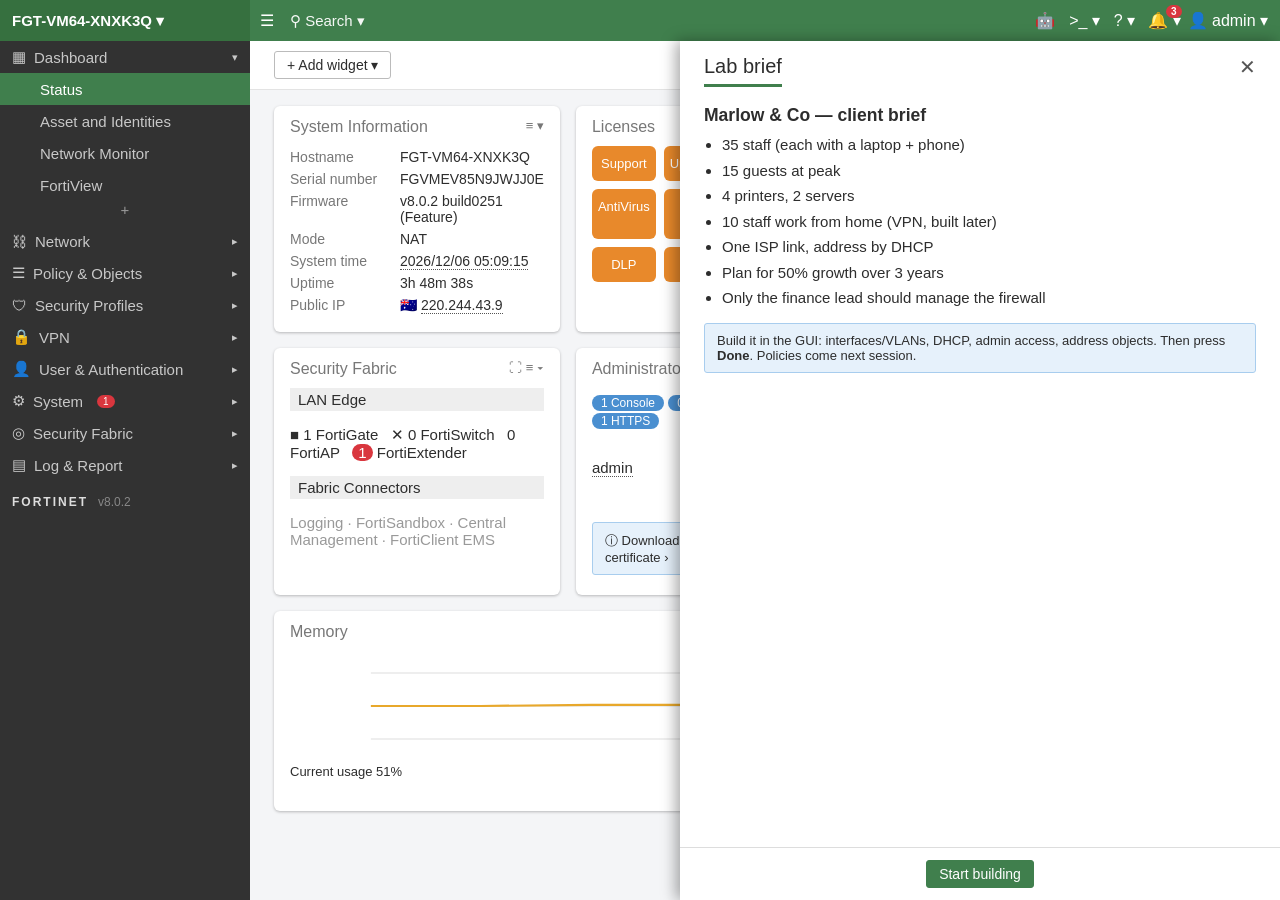
==== commit a05d736b: "Lab: Send to Bob copies the whole config even when the console is mid-edit (cache v62) Co-Authored-B" ====
--- a/lab/index.html
+++ b/lab/index.html
@@ -56,7 +56,7 @@
 `):"No differences."}</pre>`},revview(){const h=r().find(P=>P.id===$("#ov")._rev);h&&($("#ov [data-revout]").innerHTML=`<div class="note blue">Downloads are blocked in this practice mock. Copy the revision text below.</div><textarea class="inp" data-conf readonly style="width:100%;height:220px;font:12px monospace">${_(h.conf)}</textarea><div style="margin-top:8px"><span class="btn" data-ax="copyconf">Copy</span></div>`)},revdel(){const h=$("#ov")._rev;o(r().filter(P=>P.id!==h)),S(),ie("Revision deleted.")},revrevert(){const h=r().find(P=>P.id===$("#ov")._rev);h&&w("Confirm",`<p style="margin-top:0">Revert to revision ${h.id} (${_(h.time)})? The system will reboot.</p>`,{onOk:()=>{A();const P=W(h.conf,()=>{t(),R()});P&&ie(P)}})},runscript(){const h=$("#ov [data-runbox]");h.style.display="block",h.querySelector("textarea").focus()},doscript(){const h=F($("#ov"),"script");if(!h.trim())return k("Script: This field is required.");const P=W(Ee(e.toJSON())+h+`
 `,()=>{}),E=st("fortimock-scripts",[]);E.unshift({name:`script_${E.length+1}.txt`,ok:!P,time:Zn()}),ca("fortimock-scripts",E.slice(0,20)),Q.scripts(),P?k(P):ie("Script executed.","ok")}};return document.addEventListener("click",h=>{const P=h.target;let E;if(E=P.closest("#tmenu [data-sub]")){h.stopPropagation();const O=$("#tmenu");O.querySelectorAll(".fly").forEach(re=>re.remove());const Z=document.createElement("div");Z.className="fly",Z.style.cssText=`position:absolute;right:100%;top:${E.offsetTop}px;background:#fff;border:1px solid #bbb;box-shadow:0 3px 10px rgba(0,0,0,.35);min-width:220px;padding:0`,Z.innerHTML=mc[E.dataset.sub].map(re=>re==="-"?"<hr>":`<div data-adm="${re[0]}">${re[1]}</div>`).join(""),O.appendChild(Z);return}if(E=P.closest("[data-adm]")){h.stopPropagation(),p();const O=E.dataset.adm,Z=n(),re=Z&&e.get("system.accprofile",Z.accprofile);if(["reboot","shutdown","restore","scripts","revisions","firmware"].includes(O)&&re&&re.sysgrp!=="read-write"&&re.sysgrp!=="custom"){ie("Permission denied: your admin profile needs System read/write access.");return}Q[O]();return}if(a&&P.closest("#admdlg")){if(h.stopPropagation(),E=P.closest("[data-ax]")){if(E.dataset.ax==="close"){const O=a&&a._forced;A(),O&&x()}else E.dataset.ax==="ok"&&a._ok(a);return}(E=P.closest(".seg span"))&&([...E.parentNode.children].forEach(O=>O.classList.remove("on")),E.classList.add("on")),(E=P.closest(".tg"))&&E.classList.toggle("on");return}if(E=P.closest("#ov [data-ax]")){h.stopPropagation(),I[E.dataset.ax]();return}if(E=P.closest("#ov tr[data-rev]")){h.stopPropagation(),S(+E.dataset.rev);return}(E=P.closest('#ov .tg[data-ak="enc"]'))&&setTimeout(()=>{const O=$("#ov [data-encrows]");O&&(O.style.display=E.classList.contains("on")?"block":"none")},0)},!0),document.addEventListener("change",h=>{const P=h.target.closest('#ov input[type=file][data-ak="file"]');if(!P||!P.files[0])return;const E=new FileReader;E.onload=()=>{$("#ov")._file=String(E.result),$("#ov [data-fn]").textContent=P.files[0].name},E.readAsText(P.files[0])}),document.addEventListener("keydown",h=>{if(a)if(h.key==="Escape"){h.stopPropagation();const P=a&&a._forced;A(),P&&x()}else h.key==="Enter"&&h.target.tagName!=="TEXTAREA"&&(h.preventDefault(),a._ok&&a._ok(a))},!0),(st(Ps,{}).out||Ie()!=="admin")&&i({out:!1,user:"admin"}),e.on(()=>{const h=st(Ps,{});!h.out&&h.user&&!e.get("system.admin",h.user)&&setTimeout(()=>i({out:!1,user:"admin"}))}),{loginScreen:x,addRev:d,boot:()=>R(),actions:Q}}const Qe=(e,t,s)=>{const a=e.refCount(t,s);return a?`<span class="lnk" data-refs="${Y(t+"|"+s)}">${a}</span>`:"0"},hc=e=>String(e??"").replace(/<[^>]+>/g,"").trim(),qe=(e,t,s={})=>({key:e,cells:t,sort:t.map(hc),...s}),bc='<span style="color:#3cb04f">⬆ Enabled</span>',Na='<span style="color:#d9363e">✖ Disabled</span>',Fs=e=>`<div class="approx" style="color:#888;font-size:12px;margin:6px 24px">${e}</div>`,yc={password:"Local",ldap:"LDAP",radius:"RADIUS"},wc={cols:["Name","Type","Two-factor Authentication","Status","Ref."],create:"user",insights:0,source:e=>[{name:null,rows:e.list("user.local").map(t=>qe("user.local|"+t.name,[`👤 ${_(t.name)}`,yc[t.type]||(ks.find(s=>s[1]===t.type)||[t.type])[0],t.two_factor&&t.two_factor!=="disable"?`<span style="color:#3cb04f">✔ ${t.two_factor==="email"?"Email":"FortiToken"}</span>`:Na,t.status==="disable"?Na:bc,Qe(e,"user.local",t.name)]))}]},vc={cols:["Name","Group Type","Members","Remote Groups","Ref."],create:"group",source:e=>[{name:null,rows:e.list("user.group").map(t=>{const s=t.member.filter(n=>e.get("user.ldap",n)||e.get("user.radius",n)),a=t.member.filter(n=>!s.includes(n));return qe("user.group|"+t.name,[_(t.name),(Da.find(n=>n[1]===t.group_type)||[t.group_type])[0],a.map(n=>`👤 ${_(n)}`).join(" "),s.map(_).concat((t.match||[]).map(n=>_(`${n.server_name}: ${n.group_name||"Any"}`))).join(" "),Qe(e,"user.group",t.name)])})}]},_c={cols:["Name","Server","Port","Distinguished Name","Ref."],create:"ldap",source:e=>[{name:null,rows:e.list("user.ldap").map(t=>qe("user.ldap|"+t.name,[_(t.name),_(t.server),String(t.port||389),_(t.dn),Qe(e,"user.ldap",t.name)]))}],post:Fs("LDAP list columns approximated (not captured).")},Sc={cols:["Name","Server","Ref."],create:"radius",source:e=>[{name:null,rows:e.list("user.radius").map(t=>qe("user.radius|"+t.name,[_(t.name),_([t.server,t.secondary_server].filter(Boolean).join(", ")),Qe(e,"user.radius",t.name)]))}],post:Fs("RADIUS list columns approximated (not captured).")},kc={cols:["Name","Trusted Hosts","Profile","Type","Two-factor Authentication","Expiry"],create:[["Administrator","admin"],["REST API admin","restadmin"],["SSO Admin","ssoadmin"]],insights:2,source:e=>[{name:"System Administrator",rows:e.list("system.admin").map(t=>{const s=t.name===globalThis.__fmUser;return qe("system.admin|"+t.name,[s?`<span style="background:#f3d9a0;padding:1px 6px;border-radius:3px">👤 ${_(t.name)}</span>`:`👤 ${_(t.name)}`,_(ec(t)),`<span style="border-bottom:1px dotted #555">${_(t.accprofile)}</span>`,t.remote_auth?"Remote":"Local",t.two_factor&&t.two_factor!=="disable"?'<span style="color:#3cb04f">✔ Enabled</span>':Na,""])})}]},Pc={cols:["Profile name","Comments","Ref."],create:"aprofile",source:e=>[{name:null,rows:e.list("system.accprofile").filter(t=>!t.hidden).map(t=>qe("system.accprofile|"+t.name,[_(t.name),_(t.comments||""),Qe(e,"system.accprofile",t.name)]))}],total:e=>e.list("system.accprofile").filter(t=>!t.hidden).length},Ft=(e,t,s,a={})=>({cols:["Name","Comments","Ref."],create:s,source:n=>[{name:null,rows:[...n.list(e)].sort((i,r)=>i.name.localeCompare(r.name)).map(i=>qe(e+"|"+i.name,[pe(t)+_(i.name),_(i.comment||""),Qe(n,e,i.name)]))}],...a}),$c=Ft("antivirus.profile","AV","av"),Tc=Ft("webfilter.profile","WEB","web"),Cc=Ft("dnsfilter.profile","DNS","dnsf"),Ac=Ft("application.list","APP","app"),xc=Ft("ips.sensor","IPS","ips"),Dc=Ft("file-filter.profile","FILE","ff"),Nc=e=>({cols:["Name","Read Only","Comments","Ref."],create:"ssl",...e.list("firewall.ssl-ssh-profile").length>=js?{lock:1}:{},source:t=>[{name:null,rows:[...t.list("firewall.ssl-ssh-profile")].sort((s,a)=>s.name.localeCompare(a.name)).map(s=>qe("firewall.ssl-ssh-profile|"+s.name,[pe("SSL")+_(s.name),s.ro?"🔒":"",_(s.comment||""),Qe(t,"firewall.ssl-ssh-profile",s.name)]))}]}),ei="vpn.ipsec.phase1-interface",Ic={"static-fortigate":"Site to Site - FortiGate","dialup-forticlient":"Remote Access - FortiClient",custom:"Custom"},Ec=e=>e===1?{cols:["Name","Value"],tabs:["Tunnels","Settings"],source:()=>[{name:null,rows:[]}],post:Fs("IPsec Settings tab not captured."),insights:0}:{cols:["Tunnel","Interface Binding","Status","Ref."],tabs:["Tunnels","Settings"],insights:0,create:[["Custom IPsec tunnel","vpn"],["IPsec tunnel from template","vpnwiz"],["IPsec aggregate","vagg"]],extra:'<span class="btn sp">View tunnel connections</span>',groupBy:null,source:t=>{const s={};for(const a of t.list(ei)){const n=Ic[a.wizard_type]||"Custom";(s[n]=s[n]||[]).push(a)}return Object.keys(s).map(a=>({name:a,rows:s[a].map(n=>{const i=jt(t,n.name);return qe(ei+"|"+n.name,[`🔒 ${_(n.name)}`,_(n.interface),i.up?'<span style="color:#3cb04f">⬆ Up</span>':i.dial?'<span style="color:#888">◌ Waiting for clients</span>':`<span style="color:#d9363e" title="${Y(i.why)}">⬇ Down</span>`,Qe(t,"system.interface",n.name)])})}))},post:Fs("Tunnel status is simulated: Up when phase 2, a route to the remote gateway and a policy using the tunnel all exist. Hover a Down status for the reason.")},oe=(e,t=-61)=>`command parse error before '${e}'
 Command fail. Return code ${t}`,Lc="Unknown action 0",Rc=e=>J(e?4294967295<<32-e>>>0:0),ti=e=>{const t=e.join(" ");return/^\d+\.\d+\.\d+\.\d+$/.test(t)&&V(t)!==null?{ip:V(t),len:32}:j(t)},Fc=["vlanid","vrf","distance","lease-time","admintimeout","admin-sport","admin-port","admin-ssh-port"],si=["ip","subnet","dst",...Array.from({length:10},(e,t)=>"trusthost"+(t+1))],Mc=["gateway","start-ip","end-ip","default-gateway","netmask"];function Uc(e,{boot:t,refsOf:s,move:a,perm:n=()=>"read-write"}){let i=[],r=[],o=[],d=0,p=null,w=null,A=[];const U=()=>e.list("system.global").hostname||is,F=()=>{const l=A[A.length-1];return`${U()} ${i.length?`(${l?l.ent??l.path:w||i[i.length-1].split(" ").pop()}) `:""}# `},y=document.createElement("div");y.id="cli",y.innerHTML='<div class="ch"><b>CLI Console</b><span style="margin-left:auto;cursor:pointer" data-cli="bob" title="Copy the full config with a review prompt for Bob">➜ Send to Bob</span><span style="cursor:pointer;margin-left:14px" data-cli="copy" title="Copy everything in the console">⧉ Copy CLI</span><span style="cursor:pointer;margin-left:14px" data-cli="clear" title="Clear console">⌫</span><span style="cursor:pointer;margin-left:14px" data-cli="close" title="Close">✕</span></div><pre data-out></pre><div class="ci"><span data-pr></span><input data-in spellcheck="false" autocomplete="off"></div>',document.body.appendChild(y);const k=y.querySelector("[data-out]"),g=y.querySelector("[data-in]"),T=y.querySelector("[data-pr]"),x=l=>{k.textContent+=l+`
-`,k.scrollTop=k.scrollHeight},R=()=>{T.textContent=p?"":F()},Q=()=>{y.classList.contains("on")||(y.classList.add("on"),(!k.textContent||Le)&&(Le=!1,k.textContent="",x(`Connected · SubnetPal Lab build 61
+`,k.scrollTop=k.scrollHeight},R=()=>{T.textContent=p?"":F()},Q=()=>{y.classList.contains("on")||(y.classList.add("on"),(!k.textContent||Le)&&(Le=!1,k.textContent="",x(`Connected · SubnetPal Lab build 62
 (Practice mock: ping/traceroute results come from the routing table, not a real network.)
 `)),R()),g.focus()},S=()=>y.classList.remove("on");function B(){return["Version: FortiGate-VM64 v8.0.2,build0251,261118 (GA.F)","Security Level: 2","Firmware Signature: certified","Virus-DB: 1.00000(2018-04-09 18:07)","IPS-DB: 6.00741(2015-12-01 02:30)","IPS-ETDB: 6.00741(2015-12-01 02:30)","APP-DB: 6.00741(2015-12-01 02:30)","Proxy-IPS-DB: 6.00741(2015-12-01 02:30)","Proxy-IPS-ETDB: 6.00741(2015-12-01 02:30)","Proxy-APP-DB: 6.00741(2015-12-01 02:30)","FMWP-DB: 24.00111(2024-11-06 13:21)","IPS Malicious URL Database: 1.00001(2015-01-01 01:01)","IoT-Detect: 0.00000(2022-08-17 17:31)","OT-Detect-DB: 0.00000(2001-01-01 00:00)","OT-Patch-DB: 0.00000(2001-01-01 00:00)","OT-Threat-DB: 6.00741(2015-12-01 02:30)",`Serial-Number: ${vo}`,"License Status: Valid","License Expiration Date: 2026-12-03","VM Resources: 1 CPU/1 allowed, 1989 MB RAM/2048 MB allowed","Log hard disk: Available",`Hostname: ${U()}`,"Private Encryption: Disable","Operation Mode: NAT","Current virtual domain: root","Max number of virtual domains: 1","Virtual domains status: 1 in NAT mode, 0 in TP mode","Virtual domain configuration: disable","FIPS-CC mode: disable","Current HA mode: standalone","Branch point: 0251","Release Version Information: GA",`System time: ${W()}`,"Last reboot reason: warm reboot"].join(`
 `)}function W(){const l=new Date().toString().split(" ");return`${l[0]} ${l[1]} ${l[2]} ${l[4]} ${l[3]}`}function N(){const l=Math.floor(performance.now()/1e3)+13717;return["CPU states: 0% user 0% system 0% nice 100% idle 0% iowait 0% irq 0% softirq","CPU0 states: 0% user 0% system 0% nice 100% idle 0% iowait 0% irq 0% softirq","Memory: 2034164k total, 1037428k used (51.0%), 832184k free (40.9%), 164552k freeable (8.1%)","Average network usage: 2 / 1 kbps in 1 minute, 2 / 1 kbps in 10 minutes, 2 / 1 kbps in 30 minutes","Maximal network usage: 9 / 4 kbps in 1 minute, 9 / 4 kbps in 10 minutes, 13 / 6 kbps in 30 minutes","Average sessions: 8 sessions in 1 minute, 8 sessions in 10 minutes, 8 sessions in 30 minutes","Maximal sessions: 12 sessions in 1 minute, 14 sessions in 10 minutes, 14 sessions in 30 minutes","Average session setup rate: 0 sessions per second in last 1 minute, 0 sessions per second in last 10 minutes, 0 sessions per second in last 30 minutes","Maximal session setup rate: 1 sessions per second in last 1 minute, 2 sessions per second in last 10 minutes, 2 sessions per second in last 30 minutes","Average NPU sessions: 0 sessions in last 1 minute, 0 sessions in last 10 minutes, 0 sessions in last 30 minutes","Maximal NPU sessions: 0 sessions in last 1 minute, 0 sessions in last 10 minutes, 0 sessions in last 30 minutes","Average nTurbo sessions: 0 sessions in last 1 minute, 0 sessions in last 10 minutes, 0 sessions in last 30 minutes","Maximal nTurbo sessions: 0 sessions in last 1 minute, 0 sessions in last 10 minutes, 0 sessions in last 30 minutes","Virus caught: 0 total in 1 minute","IPS attacks blocked: 0 total in 1 minute",`Uptime: ${Math.floor(l/86400)} days,  ${Math.floor(l/3600)%24} hours,  ${Math.floor(l/60)%60} minutes`].join(`
@@ -267,7 +267,7 @@
 last ntp sync: none`}return c[0]==="backup"||c[0]==="tac"?"Use admin > Configuration > Backup in this practice mock (no TFTP/FTP/USB targets).":c[0]==="reboot"?(p=()=>(S(),t(),""),`This operation will reboot the system !
 Do you want to continue? (y/n)`):c[0]==="factoryreset"?(p=()=>(e.reset(),S(),t(),""),`This operation will reset the system to factory default!
 Do you want to continue? (y/n)`):oe(c[0]||"execute")}return m==="diagnose"?Wr(c):m==="exit"?(i=[],r=[],w=null,A=[],Le=!0,`
-Connection closed. Click the console to reconnect.`):Lc}function yn(l){if(x(F()+l),l.trim()&&(o.push(l),d=o.length),Le){x("Connection closed. Click the console to reconnect.");return}let u;try{u=Mt(l.trim())}catch(m){u=`Command fail. ${m.message}`}u&&x(u),R()}g.addEventListener("paste",l=>{const u=(l.clipboardData||window.clipboardData)?.getData("text")||"",m=g.selectionStart??g.value.length,c=g.selectionEnd??m,b=g.value.slice(0,m)+u+g.value.slice(c),D=/[\r\n]/.test(u)?b.split(/\r\n|\r|\n/):eo(b);if(!(D.length<2)){l.preventDefault(),g.value="";for(const M of D){const C=M.replace(/\t/g," ");C.trim()&&!C.trim().startsWith("#")&&yn(C)}}});const wn=new Set(["config","edit","set","unset","append","select","unselect","next","end","abort","show","get","delete","purge","rename","move","execute","diagnose"]);function eo(l){const u=l.match(/"[^"]*"?|'[^']*'?|\S+/g)||[];if(!u.length||!(wn.has(u[0])||u[0].startsWith("#")))return[l];const m=[];let c=[],b=!1;for(const D of u){if(b){if(D!=="config")continue;b=!1}if(D.startsWith("#")){c.length&&m.push(c.join(" ")),c=[],b=!0;continue}wn.has(D)&&c.length&&(m.push(c.join(" ")),c=[]),c.push(D)}return c.length&&m.push(c.join(" ")),m}return g.addEventListener("keydown",l=>{if(l.key==="Enter"){const u=g.value;g.value="",yn(u)}else if(l.key==="ArrowUp")d>0&&(g.value=o[--d]),l.preventDefault();else if(l.key==="ArrowDown")g.value=d<o.length-1?o[++d]:(d=o.length,""),l.preventDefault();else if(l.key==="Tab"){l.preventDefault();const u=g.value.split(" "),m=u.pop(),c=u.length?We.map(D=>D.split(" ")).filter(D=>D.slice(0,u.length-1).join(" ")===u.slice(1).join(" ")).map(D=>D[u.length-1]).filter(Boolean):i.length?["abort","delete","edit","end","get","next","set","show","unset"]:["config","diagnose","execute","exit","get","show"],b=[...new Set(c)].filter(D=>D.startsWith(m));b.length===1?g.value=[...u,b[0]].join(" ")+" ":b.length&&x(b.join("  "))}else l.key==="Escape"&&l.stopPropagation()}),y.addEventListener("click",l=>{const u=l.target.closest("[data-cli]"),CP=(t,b,a,z)=>{const f=()=>{b.textContent=z,setTimeout(()=>{b.textContent=a},1800)},o=()=>{const v=document.createElement("textarea");v.value=t,document.body.appendChild(v),v.select();try{document.execCommand("copy")}catch{}v.remove(),f()};navigator.clipboard&&navigator.clipboard.writeText?navigator.clipboard.writeText(t).then(f,o):o()},BOB=()=>{let n="";try{const s=parent!==window&&parent.SubnetPal&&parent.SubnetPal.state,c=s&&s.clients&&s.clients[s.current];n=c&&c.name||""}catch{}let t="";try{t=Mt("show full-configuration")}catch{}return`Bob, review this FortiGate config built from SubnetPal${n?` for client "${n}"`:""} (FortiOS 8.0.2 practice mock, SubnetPal Lab). Check: policy order (final deny last), NAT (internet only), security profiles on outbound policies, admin hardening (trusted hosts, MFA, admin access per interface), VLANs and DHCP. List issues by severity (High, Medium, Low), each with the fix as FortiOS CLI where possible.\n\n${t}`};u?u.dataset.cli==="close"?S():u.dataset.cli==="copy"?CP(k.textContent,u,"⧉ Copy CLI","✔ Copied"):u.dataset.cli==="bob"?CP(BOB(),u,"➜ Send to Bob","✔ Copied, paste it to Bob"):k.textContent="":(Le&&(Le=!1,k.textContent="",x(`Connected
+Connection closed. Click the console to reconnect.`):Lc}function yn(l){if(x(F()+l),l.trim()&&(o.push(l),d=o.length),Le){x("Connection closed. Click the console to reconnect.");return}let u;try{u=Mt(l.trim())}catch(m){u=`Command fail. ${m.message}`}u&&x(u),R()}g.addEventListener("paste",l=>{const u=(l.clipboardData||window.clipboardData)?.getData("text")||"",m=g.selectionStart??g.value.length,c=g.selectionEnd??m,b=g.value.slice(0,m)+u+g.value.slice(c),D=/[\r\n]/.test(u)?b.split(/\r\n|\r|\n/):eo(b);if(!(D.length<2)){l.preventDefault(),g.value="";for(const M of D){const C=M.replace(/\t/g," ");C.trim()&&!C.trim().startsWith("#")&&yn(C)}}});const wn=new Set(["config","edit","set","unset","append","select","unselect","next","end","abort","show","get","delete","purge","rename","move","execute","diagnose"]);function eo(l){const u=l.match(/"[^"]*"?|'[^']*'?|\S+/g)||[];if(!u.length||!(wn.has(u[0])||u[0].startsWith("#")))return[l];const m=[];let c=[],b=!1;for(const D of u){if(b){if(D!=="config")continue;b=!1}if(D.startsWith("#")){c.length&&m.push(c.join(" ")),c=[],b=!0;continue}wn.has(D)&&c.length&&(m.push(c.join(" ")),c=[]),c.push(D)}return c.length&&m.push(c.join(" ")),m}return g.addEventListener("keydown",l=>{if(l.key==="Enter"){const u=g.value;g.value="",yn(u)}else if(l.key==="ArrowUp")d>0&&(g.value=o[--d]),l.preventDefault();else if(l.key==="ArrowDown")g.value=d<o.length-1?o[++d]:(d=o.length,""),l.preventDefault();else if(l.key==="Tab"){l.preventDefault();const u=g.value.split(" "),m=u.pop(),c=u.length?We.map(D=>D.split(" ")).filter(D=>D.slice(0,u.length-1).join(" ")===u.slice(1).join(" ")).map(D=>D[u.length-1]).filter(Boolean):i.length?["abort","delete","edit","end","get","next","set","show","unset"]:["config","diagnose","execute","exit","get","show"],b=[...new Set(c)].filter(D=>D.startsWith(m));b.length===1?g.value=[...u,b[0]].join(" ")+" ":b.length&&x(b.join("  "))}else l.key==="Escape"&&l.stopPropagation()}),y.addEventListener("click",l=>{const u=l.target.closest("[data-cli]"),CP=(t,b,a,z)=>{const f=()=>{b.textContent=z,setTimeout(()=>{b.textContent=a},1800)},o=()=>{const v=document.createElement("textarea");v.value=t,document.body.appendChild(v),v.select();try{document.execCommand("copy")}catch{}v.remove(),f()};navigator.clipboard&&navigator.clipboard.writeText?navigator.clipboard.writeText(t).then(f,o):o()},BOB=()=>{let n="";try{const s=parent!==window&&parent.SubnetPal&&parent.SubnetPal.state,c=s&&s.clients&&s.clients[s.current];n=c&&c.name||""}catch{}let t="";try{t=fe(["full-configuration"])}catch{}return`Bob, review this FortiGate config built from SubnetPal${n?` for client "${n}"`:""} (FortiOS 8.0.2 practice mock, SubnetPal Lab). Check: policy order (final deny last), NAT (internet only), security profiles on outbound policies, admin hardening (trusted hosts, MFA, admin access per interface), VLANs and DHCP. List issues by severity (High, Medium, Low), each with the fix as FortiOS CLI where possible.\n\n${t}`};u?u.dataset.cli==="close"?S():u.dataset.cli==="copy"?CP(k.textContent,u,"⧉ Copy CLI","✔ Copied"):u.dataset.cli==="bob"?CP(BOB(),u,"➜ Send to Bob","✔ Copied, paste it to Bob"):k.textContent="":(Le&&(Le=!1,k.textContent="",x(`Connected
 `),R()),g.focus())}),document.addEventListener("keydown",l=>{l.ctrlKey&&(l.key==="`"||l.code==="Backquote")&&(l.preventDefault(),y.classList.contains("on")?S():Q())}),document.addEventListener("fm:session",()=>{S(),k.textContent="",i=[],r=[],w=null,A=[],o=[],d=0,Le=!0}),{open:Q,close:S,editIn(l,u){Q(),i=[],r=[],w=null,A=[];for(const m of[`config ${l}`,`edit ${u}`]){x(F()+m);const c=ea(m);c&&x(c)}R()},run:l=>{Q(),x(F()+l);const u=Mt(l.trim());return u&&x(u),R(),u}}}const Oc="https://docs.fortinet.com/product/fortigate/8.0",gt=(e,t=Oc)=>`<a href="${t}" target="_blank" rel="noopener" style="display:block;padding:7px 14px;color:inherit;text-decoration:none">${e} ↗</a>`,Hc=`<small>ONLINE GUIDES - FORTIVIEW DASHBOARD</small>${gt("Relevant documentation")}${gt("Video tutorials","https://video.fortinet.com")}<hr>${gt("FortiOS 8.0 GUI Tips and Tricks")}<small>FORTIOS 8.0.2</small>${gt("Release notes")}${gt("Release overview")}<small>ADDITIONAL SUPPORT</small>${gt("Fortinet Community","https://community.fortinet.com")}<div data-tb="stk">Generate Support Tool Key</div><div data-tb="debug">FortiCare Debug Report ⤓</div>`,za=e=>`<div style="display:flex;gap:16px;border-bottom:1px solid #ddd"><b data-tb="bell0" style="cursor:pointer;${e?"font-weight:400":"border-bottom:3px solid #407f4d"}">General <span class="bd" style="background:#d9363e;color:#fff;border-radius:9px;padding:0 5px">3</span></b><span data-tb="bell1" style="cursor:pointer;${e?"font-weight:700;border-bottom:3px solid #407f4d":""}">Event Alerts</span></div>${e?'<div style="color:#888;text-align:center;padding:20px 14px">No event alerts <span class="btn" data-p="auto" data-n="Automation" style="margin-left:8px">⚙</span></div>':'<div data-p="settings" data-n="Settings" style="border-left:4px solid #d9363e;cursor:pointer">FortiGate time is out of sync.</div><div data-p="fguard" data-n="FortiGuard" style="border-left:4px solid #e8a82b;cursor:pointer">FortiGate Cloud access subscription is inactive or expiring.</div><div data-p="fw" data-n="Firmware & Registration" style="border-left:4px solid #e8a82b;cursor:pointer">Evaluation VM License in use.</div>'}`,Gc=()=>`<div class="search"><input placeholder="Search" data-tb="hostq"></div><div data-tb="hostsel" style="background:#407f4d;color:#fff;cursor:pointer">${globalThis.__fmHost||is}</div>`,jc=e=>`<div data-tb="jump" style="cursor:pointer">Jump to page <span class="kc2">Ctrl + Shift + D</span></div><div style="color:#888;font-size:12px;padding-bottom:0">Open</div>${e.length?e.map(([t,s])=>`<div data-p="${_(t)}" data-n="${_(s)}" style="cursor:pointer;padding-left:24px">${_(s)}</div>`).join(""):'<div style="color:#999;padding-left:24px">No recent pages</div>'}<div data-tb="cli" style="cursor:pointer">CLI diagnostics</div><div data-tb="cfgsearch" style="cursor:pointer">Search configuration <span class="kc2">Ctrl + /</span></div>`,Vc=()=>{const e=[];for(const t of ns)for(const s of t[2])s!=="-"&&e.push({g:t[0],n:s[0],p:s[1]});return e};function qc({go:e,toast:t,cli:s,loginScreen:a,timeoutMin:n,cfgItems:i,openObj:r}){document.title=globalThis.__fmHost||is;const o=()=>{const y=$("#tmenu");y&&y.remove()},d=()=>w("Jump to page",Vc,y=>e(y.p,y.n)),p=()=>w("Search configuration",i,y=>r(y));function w(y,k,g){o();const T=$("#jump");T&&T.remove();const x=document.createElement("div");x.id="jump",x.style.cssText="position:fixed;inset:0;z-index:110;background:rgba(0,0,0,.25)",x.innerHTML=`<div style="position:absolute;left:50%;top:70px;transform:translateX(-50%);width:min(520px,92vw);background:#fff;box-shadow:0 4px 20px rgba(0,0,0,.4);border-radius:4px"><input class="inp" data-jq placeholder="${y}" style="width:100%;box-sizing:border-box;border:0;border-bottom:1px solid #ddd;padding:12px"><div data-jl style="max-height:360px;overflow:auto"></div></div>`,document.body.appendChild(x);const R=x.querySelector("[data-jq]"),Q=x.querySelector("[data-jl]");let S=[],B=0;const W=()=>{const I=R.value.trim().toLowerCase();S=k().filter(h=>!I||`${h.g} ${h.n} ${h.t||""}`.toLowerCase().includes(I)).slice(0,40),B=Math.min(B,Math.max(0,S.length-1)),Q.innerHTML=S.length?S.map((h,P)=>`<div data-ji="${P}" style="padding:8px 14px;cursor:pointer;${P===B?"background:#eef5ef":""}"><span style="color:#888">${_(h.g)} ›</span> ${_(h.n)}</div>`).join(""):'<div style="padding:10px 14px;color:#888">No results</div>'},N=I=>{const h=S[I];x.remove(),h&&g(h)};R.addEventListener("input",()=>{B=0,W()}),R.addEventListener("keydown",I=>{I.key==="ArrowDown"?(B=Math.min(B+1,S.length-1),W(),I.preventDefault()):I.key==="ArrowUp"?(B=Math.max(B-1,0),W(),I.preventDefault()):I.key==="Enter"?N(B):I.key==="Escape"&&(I.stopPropagation(),x.remove())}),x.addEventListener("click",I=>{const h=I.target.closest("[data-ji]");h?N(+h.dataset.ji):I.target===x&&x.remove()}),W(),R.focus()}document.addEventListener("click",y=>{const k=y.target;let g;if(g=k.closest("#tmenu [data-tb]")){const T=g.dataset.tb;if(T==="hostq")return;if(y.stopPropagation(),T==="bell0"||T==="bell1"){$("#tmenu").innerHTML=za(T==="bell1");return}o(),T==="jump"?d():T==="cfgsearch"?p():T==="cli"?s.open():T==="codelab"?t("CLI Code Lab is not modelled in this practice mock."):T==="stk"?t("Support tool key generated. It is valid for 24 hours."):T==="debug"&&t("Downloads are blocked in this practice mock.");return}if(k.closest("#tmenu a")){o();return}k.closest("#tmenu [data-p]")&&setTimeout(o,0),k.closest("[data-burger]")&&document.body.classList.toggle("sidecol")},!0),document.addEventListener("keydown",y=>{y.ctrlKey&&y.shiftKey&&(y.key==="D"||y.key==="d")&&(y.preventDefault(),d()),y.ctrlKey&&!y.shiftKey&&y.key==="/"&&(y.preventDefault(),p())});const A=Date.now(),U=3*3600+2880+37,F=y=>{const k=g=>String(g).padStart(2,"0");return`${y.getFullYear()}/${k(y.getMonth()+1)}/${k(y.getDate())} ${k(y.getHours())}:${k(y.getMinutes())}:${k(y.getSeconds())}`};setInterval(()=>{document.querySelectorAll("[data-clock]").forEach(g=>{g.textContent=F(new Date)});const y=U+Math.floor((Date.now()-A)/1e3),k=Math.floor(y/86400);document.querySelectorAll("[data-uptime]").forEach(g=>{g.textContent=`${k?k+"d ":""}${Math.floor(y/3600)%24}h ${Math.floor(y/60)%60}m ${y%60}s`})},1e3)}Vt.adm=fc;Object.assign(Vt,{help:Hc,bell:za(0),host:Gc,srch:()=>jc($s),cli:'<div data-tb="cli" style="cursor:pointer">&gt;_ CLI Console <span class="kc2">Ctrl + `</span></div><div data-tb="codelab" style="cursor:pointer">CLI Code Lab</div>'});const H=new bo(vt,{migrate:()=>Xo()});Object.defineProperty(globalThis,"__fmHost",{get:()=>H.list("system.global").hostname,configurable:!0});window.__fm={store:H,get admin(){return Ws}};const Ia={settings:"system-settings"},ai=e=>Ia[e]||e,Bc=e=>Object.keys(Ia).find(t=>Ia[t]===e)||e;function yr(){let e="";try{e=Bc(decodeURIComponent(location.hash.slice(1)))}catch{}for(const t of ns)for(const s of t[2])if(s!=="-"&&s[1]===e)return[t[0],s[1],s[0]];if(/^udash-\d+$/.test(e))try{const t=JSON.parse(localStorage.getItem("fortimock-dash")||"[]")[+e.slice(6)];if(t)return["Dashboard",e,t.name]}catch{}return["Dashboard","dash","Status"]}let[ts,L,Ka]=yr();const xt={"system.interface":Ti,"system.zone":Ai,"firewall.address":Di,"router.static":wi,"firewall.addrgrp":Ri,"firewall.service.custom":Fi,"firewall.service.group":Mi,"firewall.schedule.recurring":Ui,"firewall.schedule.onetime":Oi,"firewall.schedule.group":Hi,"firewall.policy":Yi,"user.local":Rs,"user.group":tr,"user.ldap":ar,"user.radius":nr,"system.admin":rr,"system.accprofile":or,...Gl,"vpn.ipsec.phase1-interface":Ua},qs=e=>wo(H,Ie(),e),Ya=e=>{const t=ns.find(s=>s[2].some(a=>a!=="-"&&a[1]===e));return t?qs(di[t[0]]):"read-write"};rl(e=>qs(pi(e)));const da={users:{user:Rs},groups:{group:tr},ldap:{ldap:ar},radius:{radius:nr},admins:{admin:rr},aprof:{aprofile:or},av:{av:ji},web:{web:Vi},dnsf:{dnsf:qi},app:{app:Bi},ips:{ips:Wi},ff:{ff:zi},ssl:{ssl:Ki},vpnt:{vpn:Ua,vpnwiz:ws}},Fe={interfaces:()=>bl,static:()=>yl,addr:()=>se("addr").tab===1?{...En,cols:["Name","Type","Interface","Members","IP","Tags","Ref."]}:En,svc:()=>({...Rn,cols:se("svc").tab===1?["Name","Members","Comments","Ref."]:["Name","Details","IP/FQDN","Category","Protocol","Ref."],pre:se("svc").tab===1?null:Rn.pre}),sched:()=>({...Sl,cols:[["Name","Days","Start","End","Ref."],["Name","Start","End","Ref."],["Name","Members","Ref."]][se("sched").tab]}),policy:()=>kl,av:()=>$c,web:()=>Tc,dnsf:()=>Cc,app:()=>Ac,ips:()=>xc,ff:()=>Dc,ssl:()=>Nc(H),vpnt:()=>Ec(se("vpnt").tab),users:()=>wc,groups:()=>vc,ldap:()=>_c,radius:()=>Sc,admins:()=>kc,aprof:()=>Pc},Ye=e=>Fe[e]?Fe[e]():ve[e];function wr(){let e="";for(const t of ns){if(qs(di[t[0]])==="none")continue;const s=t[0]===ts;if(e+=`<div class="g" data-g="${t[0]}"><span>${t[1]}</span>${t[0]}${t[3]?'<span class="bd">1</span>':""}<span class="ch">${s?"▾":"▸"}</span></div>`,s){for(const a of t[2])a==="-"?e+='<div class="div"></div>':e+=`<div class="l ${L===a[1]&&a[0]===Ka?"act":""}" data-p="${a[1]}" data-n="${a[0]}">${a[0]}${a[0]==="Settings"?'<span class="bd">1</span>':""}<span class="star">☆</span></div>`;t[0]==="Dashboard"&&(Bs().forEach((a,n)=>{e+=`<div class="l ${L==="udash-"+n?"act":""}" data-p="udash-${n}" data-n="${Y(a.name)}">${_(a.name)}<span class="star">☆</span></div>`}),e+='<div class="plus" data-adddash>+</div>')}}e+='<div class="foot"><b>FORTINET</b> &nbsp; v8.0.2</div>',$("#side").innerHTML=e}function Wc(e,t){const s=co[e];if(!s)return"";let a=s.rc2?He(!0,!1):He(!0,!0);return s.rc&&(a=a.replace("<h4>Additional","<h4>Interface</h4>"+s.rc.map(n=>`<div style="font-size:13px;margin:2px 0">${n}</div>`).join("")+"<h4>Additional")),`<div class="ovh"><h1>${s.t}</h1><span class="x" data-close="${t}">✕</span></div><div class="ovb"><div class="card"><div class="bdy" style="padding-top:4px">${nt(s.rows)}</div></div>${a}</div><div class="ovf">${(s.foot||["OK","Cancel"]).map((n,i)=>`<span class="btn ${i===(s.foot?1:0)?"g":""}" data-close="${t}">${n}</span>`).join("")}</div>`}const ni={proute:"New Policy Route",dos:"New DoS Policy",tags:"New Tag Category",vip:"New Virtual IP",ippool:"New Dynamic IP Pool",sdn:"New SDN Connector Address",xconn:"New External Connector",sso:"New SAML Server",wro:"New URL Override",wpo:"New Web Profile Override"};function ii(e){Ct();const t=$("#ov");t.innerHTML=`<div class="ovh"><h1>${_(e)}</h1><span class="x" data-close="1">✕</span></div><div class="ovb"><div class="card"><div class="bdy"><div class="note blue">This form was not captured from your VM and is not modelled yet in this practice mock. Nothing is saved.</div></div></div></div><div class="ovf"><span class="btn" data-close="1">Cancel</span></div>`,t.classList.add("on")}function Ea(e,t=1){Ct();const s=$(t===1?"#ov":"#ov2");s.innerHTML=Wc(e,t),s.classList.add("on")}function zc(e){const t=ci[e]||["(none)"];$("#pick").innerHTML=`<div class="ph">Select Entries<span class="x">✕</span></div><div style="padding:0 16px 8px"><span class="search"><input placeholder="Search"> <b>+</b></span></div><div class="pl">${t.map(s=>s.startsWith("—")?`<div class="hd">${s}</div>`:`<div>${s}</div>`).join("")}</div><div class="ovf"><span class="btn x">Close</span></div>`,$("#pick").classList.add("on")}function Xe(){Gs(),$("#ov").classList.remove("on"),$("#ov").style.left="",$("#ov2").classList.remove("on"),$("#pick").classList.remove("on")}document.addEventListener("fm:closeforms",Xe);document.addEventListener("fm:formclosed",()=>{se(L)&&(se(L).sel=[]),ss()});function vr(e){let t="";return e.donut&&(t+=`<div class="cards4" style="grid-template-columns:repeat(3,1fr)"><div class="wc" style="min-height:120px"><h3>Category</h3>${e.donut===1?"Network Services 11 · Remote Access 9 · VoIP, Messaging 9 · File Access 8 · Tunneling 8 — <b>85 Total</b>":e.donut===2?"Category 2,414 total":"Severity 5,864 total"}</div><div class="wc" style="min-height:120px"><h3>${e.donut===1?"Protocol":e.donut===2?"Technology":"Target"}</h3>${e.donut===1?"TCP/UDP/UDP-Lite/SCTP 75 · IP 5 · ICMP 5":e.donut===2?"Browser-Based 1,666 · Client-Server 934 · Network-Protocol 361 · Peer-to-Peer 101":"Server 3,685 · Client 3,366"}</div><div class="wc" style="min-height:120px"><h3>${e.donut===3?"OS":"Classifications"}</h3>${e.donut===3?"Windows 6,482 · Linux 1,657 · MacOS 1,025 · All 843 · Solaris 514":e.donut===2?"2,414 Unclassified":"—"}</div></div>`),e.cards&&(t+=`<div class="cards4" style="grid-template-columns:repeat(3,1fr)">${e.cards.map(s=>`<div class="wc" style="min-height:90px"><h3 style="border-bottom:3px solid #407f4d;display:inline-block">${s}</h3><br>0 Devices</div>`).join("")}</div>`),t}function Kc(){const e=Ci(H),t=a=>{const n=i=>String(i).padStart(2,"0");return`${a.getFullYear()}/${n(a.getMonth()+1)}/${n(a.getDate())} ${n(a.getHours())}:${n(a.getMinutes())}:${n(a.getSeconds())}`},s=e.map(a=>`<tr class="row"><td>💻 ${_(a.host)}</td><td>${_(a.intf)}</td><td>${_(a.ip)}</td><td>${_(a.mac)}</td><td>${_(a.vci)}</td><td>${t(a.expires)}</td><td><span style="color:#3cb04f">● Leased</span></td></tr>`).join("");return`<div class="tb"><span class="btn" data-refresh>⟳</span><span class="btn dis">Revoke</span><span class="search"><input placeholder="Search"></span></div><table class="t"><tr>${["Device","Interface","IP Address","MAC Address","Vendor class","Expires","Status"].map(a=>`<th>${a}</th>`).join("")}</tr>${s}</table>${e.length?"":'<div class="noresult" style="height:120px">No results</div>'}<div class="foot"><span class="i"></span><span class="n">${e.length}</span></div><div class="approx" style="color:#888;font-size:12px;margin:6px 24px">DHCP tab layout approximated. Clients are simulated: two per enabled DHCP server so you can practise reading leases.</div>`}Yt.dnet=()=>{const e=Ns(H).filter(a=>a.active),t=a=>{const n={};return e.forEach(i=>{n[i[a]]=(n[i[a]]||0)+1}),n},s=a=>Object.entries(a).map(([n,i])=>`● ${_(n)} ${i}`).join(" &nbsp; ");return`<div class="tabs"><div class="on">Routing</div><div>Security</div><div>SD-WAN</div><div>VPN</div><div style="margin-left:auto"><span class="btn">+ Add tab ▾</span></div></div><div class="tb"><span class="btn sp" data-refresh>⟳</span><span class="btn">Static & Dynamic ▾</span></div><div class="cards4" style="grid-template-columns:1fr 1fr"><div class="wc" style="min-height:140px"><h3>Type</h3>${s(t("type"))} &nbsp; <b>${e.length} Total</b></div><div class="wc" style="min-height:140px"><h3>Interfaces</h3>${s(t("dev"))} &nbsp; <b>${e.length} Total</b></div></div><div class="tb"><span class="btn" data-rlookup>Route Lookup</span><span class="btn dis">Create Address</span><span class="btn dis">Edit</span><span class="search"><input placeholder="Search"></span></div><table class="t"><tr><th><span class="cb"></span></th><th>Network</th><th>Gateway IP</th><th>Interfaces</th><th>Distance</th><th>Type</th></tr>${e.map(a=>`<tr class="row"><td><span class="cb"></span></td><td class="dot">${zt(a.dst).split("/")[0]}/${a.dst.len}</td><td class="dot">${a.gw}</td><td>${_(a.dev)}</td><td>${a.dist}</td><td>${a.type}</td></tr>`).join("")}</table><div class="foot"><span class="n">${e.length}</span></div>`};Is.listPage=e=>_s(e,ve[e],H,vr(ve[e]));const Ja=(e,t)=>{try{return JSON.parse(localStorage.getItem(e))??t}catch{return t}},La=(e,t)=>{try{localStorage.setItem(e,JSON.stringify(t))}catch{}},Bs=()=>Ja("fortimock-dash",[]),Yc=["Name","Members","Comments","Ref."],Jc=["Name","Comments","Ref."];function Xa(e,t){const s=e.tabs[t]||"";return{...e,rows:[],total:0,cols:e.tabCols&&e.tabCols[t]||(/Group/.test(s)?Yc:Jc),donut:0,cards:0}}const _r='<div class="approx" style="color:#888;font-size:12px;margin:6px 24px">This tab was not captured from your VM. Columns are approximated.</div>',Sr=()=>`${L}|${window._st||""}|${window._ls||""}|${window._fg||""}`,kr=()=>[...document.querySelectorAll("#main .page input.inp, #main .page textarea, #main .page select, #main .page .tg, #main .page .seg, #main .page .chk i")];function Xc(){return kr().map(e=>e.classList.contains("tg")||e.tagName==="I"?e.classList.contains("on"):e.classList.contains("seg")?[...e.children].findIndex(t=>t.classList.contains("on")):e.value)}function Qc(e){const t=kr();if(!e||e.length!==t.length)return;t.forEach((a,n)=>{a.classList.contains("tg")?a.classList.toggle("on",!!e[n]):a.tagName==="I"?(a.classList.toggle("on",!!e[n]),a.textContent=e[n]?"✓":""):a.classList.contains("seg")?[...a.children].forEach((i,r)=>i.classList.toggle("on",r===e[n])):a.value=e[n]});const s=document.querySelector("#main [data-dnsspec]");if(s){const a=(document.querySelector("#main .seg span.on")||{}).textContent==="Specify";s.style.display=a?"block":"none";const n=document.querySelector("#main [data-dnsfg]");n&&(n.style.display=a?"none":"block")}}const Pr=()=>[...document.querySelectorAll("#main .sticky .btn.g")].find(e=>e.textContent.trim()==="Apply");function $r(){const e=Pr();e&&e.classList.remove("dis")}function we(){wr(),Is.curName=Ka;let e;const t=Ya(L);if(t==="none")e='<div class="errbox">Error — Access denied. <span class="btn" data-p="dash" data-n="Status">Return</span></div>';else if(Fe[L]){const a=Ye(L);e=_s(L,a,H,a.faceplate?a.faceplate(H):a.pre?a.pre(H):"")+(a.post||"")}else if(/^udash-\d+$/.test(L)){const a=Bs()[+L.slice(6)];e=a?`<div class="tb"><span class="btn">+ Add widget ▾</span><span class="btn sp" data-deldash="${L.slice(6)}">🗑 Delete dashboard</span></div><div class="noresult" style="height:200px">${a.layout==="monitor"?"Select a monitor to show here.":"No widgets. Use + Add widget."}</div><div class="approx" style="color:#888;font-size:12px;margin:6px 24px">Custom dashboards: widget picker not modelled.</div>`:'<div class="errbox">Error — Access denied.</div>'}else if(Yt[L])e=Yt[L]();else if(ve[L]){const a=ve[L],n=se(L).tab;e=a.tabs&&n>0?_s(L,Xa(a,n),H,"")+_r:_s(L,a,H,vr(a))}else e='<div class="errbox">Error — Access denied. <span class="btn" data-p="dash" data-n="Status">Return</span></div>';$("#main").innerHTML=`<div class="page">${e}</div>`,t==="read"&&document.querySelectorAll("#main [data-new], #main [data-menu]").forEach(a=>{a.classList.add("dis"),a.removeAttribute("data-new"),a.removeAttribute("data-menu"),a.title="Your admin profile has read-only access here."}),Qc(Ja("fortimock-pagestate",{})[Sr()]);const s=Pr();s&&s.classList.add("dis"),rs()}function ss(){const e=new Set(se(L).sel);document.querySelectorAll("#main tr.row[data-key]").forEach(t=>t.classList.toggle("sel",e.has(t.dataset.key))),rs()}function ot(){const e=document.querySelector(`[data-ltable="${L}"]`),t=ve[L],s=!Fe[L]&&t&&t.tabs&&se(L).tab>0?Xa(t,se(L).tab):Ye(L);e&&(e.innerHTML=Li(L,s,H)),rs()}function Je(e,t){L=e,Ka=t,Xe();const s=ns.find(a=>a[2].some(n=>n!=="-"&&n[1]===e));s&&(ts=s[0]);try{location.hash.slice(1)!==ai(e)&&history.pushState(null,"","#"+ai(e))}catch{}$s.splice(0,$s.length,...[[e,t],...$s.filter(a=>a[0]!==e)].slice(0,6)),we()}const $s=[];window.addEventListener("hashchange",()=>{const[e,t,s]=yr();t!==L&&(ts=e,Je(t,s))});H.on(()=>{we()});const ut=e=>{const t=e.indexOf("|");return{t:e.slice(0,t),k:e.slice(t+1)}};function Dt(){if(Yt[L]||!Ye(L))return[];const e=se(L),{flat:t}=Ha(L,Ye(L),H),s=new Set(t.map(a=>a.key));return e.sel=e.sel.filter(a=>s.has(a)),e.sel}function Qa(e){if(!Fe[L]){const n=ve[L];return{edit:e.length===1&&!!(n&&n.edit),clone:!1,del:!1}}const t=e.map(ut).map(n=>({...n,o:H.get(n.t,n.k)})).filter(n=>n.o),s=n=>xt[n.t]&&(!n.o.ro||n.t==="firewall.ssl-ssh-profile"),a={edit:t.length===1&&s(t[0]),clone:t.length===1&&s(t[0])&&!(n=>n.o.type==="physical")(t[0]),del:t.length>0&&t.every(n=>xt[n.t]&&!(n.t==="system.interface"&&n.o.sys))};return L==="interfaces"&&(a.status=t.length>0&&t.every(n=>n.t==="system.interface"&&!n.o.ro)),L==="ssl"&&H.list("firewall.ssl-ssh-profile").length>=js&&(a.clone=!1),["av","web","dnsf","app","ips","ff","ssl"].includes(L)&&(a.del=a.del&&t.every(n=>!n.o.ro&&!H.refCount(n.t,n.k))),t.some(n=>n.o.ro&&n.t==="firewall.ssl-ssh-profile")&&(a.del=!1,a.edit=t.length===1),Ya(L)==="read"&&(a.clone=!1,a.del=!1,a.status!==void 0&&(a.status=!1)),a}function Zc(e){ve[L]&&ve[L].certs&&document.querySelectorAll("#main .tb .btn").forEach(t=>{/^(Edit|Delete|View Details|Download)$/.test(t.textContent.trim())&&(t.classList.toggle("dis",!e),t.dataset.cert=t.textContent.trim())})}function rs(){if(Zc(Dt().length),Hs()||$("#ov").classList.contains("on"))return Ct();const e=Dt();if(!e.length)return Ct();il(e.length,Qa(e))}function Za(e){if(!Fe[L]){const n=ve[L];n&&n.edit?Ea(n.edit):ie("No edit form was captured for this page");return}const{t,k:s}=ut(e),a=H.get(t,s);if(a){if(t==="system.interface"&&a.type==="tunnel"&&H.get("vpn.ipsec.phase1-interface",s))return void Se(Ua,H,{key:s});if(a.ro&&t!=="firewall.ssl-ssh-profile"||!xt[t])return ie(t==="firewall.addrgrp"?"Address groups become editable in the next phase.":"This interface is not editable in the practice mock.");Se(xt[t],H,{key:s,onSaved:()=>{}})}}async function ed(e){const t=e.map(ut);if(Ya(L)==="read")return;for(const r of t){const o=xt[r.t],d=H.get(r.t,r.k),p=o&&o.canDelete&&d&&o.canDelete(d,H);if(p){await ze({title:"Delete",html:`<div class="note err">${_(p)}</div>`});return}}for(const r of t){const o=H.get(r.t,r.k);if(r.t==="system.interface"&&o&&o.type==="tunnel"){await ze({title:"Delete",html:`<div class="note err">"${_(r.k)}" is an IPsec tunnel interface. Delete the tunnel from VPN &gt; VPN Tunnels.</div>`});return}}const s="vpn.ipsec.phase1-interface",a=r=>o=>o.table==="system.dhcp.server"||r===s&&o.table==="vpn.ipsec.phase2-interface",n=t.map(r=>({...r,refs:H.refs(r.t,r.k).filter(o=>!a(r.t)(o))})).filter(r=>r.refs.length);if(n.length){const r=n[0];await ze({title:"Delete",html:`<div class="note err">"${_(r.k)}" cannot be deleted because it is in use by ${r.refs.length} object(s).</div>${Tr(r.refs)}<div class="approx" style="color:#888;font-size:12px;margin-top:6px">Message wording approximated from FortiOS docs.</div>`});return}if(await ze({title:"Confirm",html:`Are you sure you want to delete ${t.length===1?`"${_(t[0].k)}"`:`the ${t.length} selected entries`}?`,buttons:[{label:"OK",value:!0,primary:!0},{label:"Cancel",value:!1}]})){for(const r of t){if(!H.get(r.t,r.k))continue;if(!H.remove(r.t,r.k,{cascade:a(r.t)}).ok){ie(`"${r.k}" is in use and cannot be deleted.`);return}r.t===s&&H.get("system.interface",r.k)&&H.remove("system.interface",r.k)}se(L).sel=[],we()}}const Tr=e=>`<table class="mt" style="margin-top:8px"><tr><th>Type</th><th>Name</th></tr>${e.map(t=>`<tr><td>${_({"system.interface":"Interface","system.zone":"Zone","system.dhcp.server":"DHCP Server","firewall.address":"Address","firewall.addrgrp":"Address Group","router.static":"Static Route","firewall.policy":"Firewall Policy","firewall.service.group":"Service Group","firewall.schedule.group":"Schedule Group","user.group":"User Group","user.local":"User","system.admin":"Administrator","antivirus.profile":"AntiVirus Profile","webfilter.profile":"Web Filter Profile","dnsfilter.profile":"DNS Filter Profile","application.list":"Application Sensor","ips.sensor":"IPS Sensor","file-filter.profile":"File Filter Profile","firewall.ssl-ssh-profile":"SSL/SSH Inspection Profile","vpn.ipsec.phase1-interface":"IPsec Tunnel","vpn.ipsec.phase2-interface":"IPsec Phase 2",builtin:"System"}[t.table]||t.table)}</td><td>${_(t.label)}</td></tr>`).join("")}</table>`;function Cr(e,t){const s=H.refs(e,t),a=$("#ov2");a.innerHTML=`<div class="ovh"><h1>References - ${_(t)}</h1><span class="x" data-close="2">✕</span></div><div class="ovb"><div class="card"><div class="bdy">${Tr(s)}<div class="approx" style="color:#888;font-size:12px;margin-top:6px">References view approximated from FortiOS docs.</div></div></div></div><div class="ovf"><span class="btn" data-close="2">Close</span></div>`,a.classList.add("on")}document.addEventListener("input",e=>{const t=e.target;if(t.dataset&&t.dataset.lsearch){const s=se(t.dataset.lsearch);s.q=t.value,ot();return}t.closest("#main .page")&&$r()});document.addEventListener("click",e=>{const t=e.target;let s;if(!(Hs()&&t.closest("#ov,#pick"))&&!t.closest("#dlg")){if(s=t.closest("[data-tm]")){ld(s.dataset.tm,s.dataset.x);return}if(!t.closest("#tmenu")&&$("#tmenu")&&$("#tmenu").remove(),s=t.closest("[data-g]")){ts=ts===s.dataset.g?"":s.dataset.g,wr();return}if(s=t.closest("[data-p]")){Je(s.dataset.p,s.dataset.n);return}if(s=t.closest("[data-fg]")){window._fg=s.dataset.fg,we();return}if(t.closest(".tabs div")&&t.closest(".tabs div").textContent==="FortiGuard settings"){window._fg="s",we();return}if(s=t.closest("[data-rv]")){const a=s.dataset.rv;if(s.querySelector(".tg").classList.toggle("on"),a){const n=document.querySelector("[data-hid="+a+"]");n&&(n.style.display=s.querySelector(".tg").classList.contains("on")?"block":"none")}return}if(s=t.closest("[data-st]")){window._st=s.dataset.st,we();return}if(s=t.closest("[data-ls]")){window._ls=s.dataset.ls,we();return}if(s=t.closest("[data-close]")){$(s.dataset.close==="2"?"#ov2":"#ov").classList.remove("on"),rs();return}if(s=t.closest("[data-pick]")){zc(s.dataset.pick);return}if((s=t.closest("#main .sticky .btn.g"))&&s.textContent.trim()==="Apply"){if(s.classList.contains("dis"))return;const a=$("#main [data-hostname]");if(a){const i=a.value.trim();if(!/^[A-Za-z0-9][A-Za-z0-9_-]{0,34}$/.test(i)){ie("Hostname: use up to 35 letters, numbers, hyphens or underscores.","err");return}i!==globalThis.__fmHost&&H.transact(r=>{r["system.global"].hostname=i})}const n=Ja("fortimock-pagestate",{});n[Sr()]=Xc(),La("fortimock-pagestate",n),s.classList.add("dis"),ie("Configuration updated successfully.","ok");return}if((s=t.closest("tr.grp[data-gtog]"))&&!t.closest("[data-cb]")){const a=se(L),n=s.dataset.gtog;a.gopen||(a.gopen={}),a.gopen[n]=s.textContent.trim().startsWith("+"),ot();return}if(t.closest("[data-colgear]")){id();return}if(t.closest("[data-adddash]")){rd();return}if(s=t.closest("[data-deldash]")){const a=Bs();a.splice(+s.dataset.deldash,1),La("fortimock-dash",a),Je("dash","Status");return}if((s=t.closest("#main .btn"))&&/^⟳/.test(s.textContent.trim())){we(),ie("Refreshed.");return}if(s=t.closest("[data-cert]")){const a=document.querySelector("#main tr.row.sel");if(!a)return;const n=[...a.children].slice(1).map(o=>o.textContent.trim()),i=s.dataset.cert;if(i==="Download"){ie("Downloads are blocked in this practice mock.");return}if(i==="Delete"){ze({title:"Delete",html:`<div class="note err">"${_(n[0].replace(/^\S+\s/,""))}" is a factory certificate and cannot be deleted.</div><div class="approx" style="color:#888;font-size:12px">Message wording approximated.</div>`});return}const r=$("#ov2");r.innerHTML=`<div class="ovh"><h1>Certificate Detail Information</h1><span class="x" data-close="2">✕</span></div><div class="ovb"><div class="card"><div class="bdy">${["Name","Subject","Comments","Issuer","Expires","Status"].map((o,d)=>`<div class="row2"><div class="lb">${o}</div><div class="vl">${_(n[d]||"")}</div></div>`).join("")}<div class="approx" style="color:#888;font-size:12px">Layout approximated.</div></div></div></div><div class="ovf"><span class="btn" data-close="2">Close</span></div>`,r.classList.add("on");return}if(t.closest("[data-pmatch]")){nd();return}if(t.closest("[data-pexport]")){const a=["Policy ID,Name,From,To,Source,Destination,Schedule,Service,Action,NAT,Status",...H.list("firewall.policy").map(n=>[n.policyid,n.name,n.srcintf.join(" "),n.dstintf.join(" "),n.srcaddr.join(" "),n.dstaddr.join(" "),n.schedule,n.service.join(" "),n.action.toUpperCase(),n.nat?"Enabled":"Disabled",n.status].map(i=>`"${String(i).replace(/"/g,'""')}"`).join(",")),"0,Implicit Deny,any,any,all,all,always,ALL,DENY,Disabled,enable"];ze({title:"Export to CSV",html:`<div class="note blue">Downloads are blocked in this practice mock. Copy the CSV below.</div><textarea class="inp" readonly style="width:100%;height:200px;font:12px monospace">${_(a.join(`
 `))}</textarea>`,buttons:[{label:"Close",value:1}]});return}if(t.closest("[data-rlookup]")){ze({title:"Route Lookup",html:'<div class="row2"><div class="lb">Destination</div><div class="vl"><input class="inp" id="rlq" placeholder="e.g. 8.8.8.8"></div></div><div id="rlr"></div><div class="approx" style="color:#888;font-size:12px;margin-top:6px">Dialog layout approximated.</div>',buttons:[{label:"Close",value:1}]}),setTimeout(()=>{const a=$("#rlq");a&&a.focus()},0);return}if(t.closest("[data-dhcproutes]")){ze({title:"DHCP Routes",html:'<table class="mt"><tr><th>Destination</th><th>Gateway IP</th><th>Interface</th><th>Distance</th></tr><tr><td>0.0.0.0/0</td><td>192.168.68.1</td><td>port1</td><td>5</td></tr></table><div class="approx" style="color:#888;font-size:12px;margin-top:6px">Dialog layout approximated.</div>',buttons:[{label:"Close",value:1}]});return}if(s=t.closest("[data-lock]")){ie("The maximum number of SSL Inspection Options entries has been reached. Delete existing ones to proceed.");return}if(s=t.closest("[data-refs]")){const[a,...n]=s.dataset.refs.split("|");Cr(a,n.join("|"));return}if(s=t.closest("#main [data-vtpl]")){const a=$("#main [data-vname]");ke.name=a?a.value:ke.name,ke.tpl=s.dataset.vtpl,we();return}if(t.closest("#main [data-vbegin]")){const a=$("#main [data-vname]");ke.name=(a?a.value:"").trim();const n=ws.step({...ws.defaults(),name:ke.name,tpl:ke.tpl,_step:0},{store:H});if(n){const i=$("#main [data-verr]");i&&(i.textContent=n.msg,i.style.display="");return}Se(ws,H,{init:{name:ke.name,tpl:ke.tpl,_step:1},onSaved:()=>{ke.name="",Je("vpnt","VPN Tunnels")}});return}if(s=t.closest("[data-new]")){const a=s.dataset.new;$("#menu")&&($("#menu").innerHTML="");const n=()=>{};if(a==="iface"&&L==="interfaces")return void Se(Ti,H,{onSaved:n});if(a==="zone"&&L==="interfaces")return void Se(Ai,H,{onSaved:n});if(a==="addr"&&L==="addr"&&se("addr").tab===0)return void Se(Di,H,{onSaved:n});if(a==="route"&&L==="static")return void Se(wi,H,{onSaved:n});if(a==="addr"&&L==="addr"&&se("addr").tab===1)return void Se(Ri,H,{onSaved:n});if(a==="svc"&&L==="svc")return void Se(se("svc").tab===1?Mi:Fi,H,{onSaved:n});if(a==="sched"&&L==="sched")return void Se([Ui,Oi,Hi][se("sched").tab],H,{onSaved:n});if(a==="policy"&&L==="policy")return void Se(Yi,H,{onSaved:n});if(da[L]&&da[L][a])return void Se(da[L][a],H,{onSaved:n});if(L==="admins"&&(a==="restadmin"||a==="ssoadmin"))return void ii(a==="restadmin"?"New REST API Admin":"New SSO Admin");if(ni[L]&&["static","addr","web","ldap"].includes(a))return void ii(ni[L]);Ea(a);return}if(s=t.closest("[data-menu]")){const a=Ye(L);$("#menu").innerHTML=`<div style="position:absolute;margin:-8px 24px;background:#fff;border:1px solid #bbb;box-shadow:0 2px 8px rgba(0,0,0,.3);z-index:20">${a.create.map(n=>`<div style="padding:8px 18px;cursor:pointer" data-new="${n[1]}">${n[0]}</div>`).join("")}</div>`;return}if(s=t.closest("[data-gbmenu]")){const a=Ye(L);$("#menu").innerHTML=`<div style="position:absolute;right:24px;margin-top:-8px;background:#fff;border:1px solid #bbb;box-shadow:0 2px 8px rgba(0,0,0,.3);z-index:20">${a.groupBy.map(n=>`<div style="padding:8px 18px;cursor:pointer" data-gb="${n[1]}">${n[0]}</div>`).join("")}</div>`;return}if(s=t.closest("[data-gb]")){se(L).groupBy=s.dataset.gb,we();return}if(s=t.closest("#pick .x")){$("#pick").classList.remove("on");return}if(s=t.closest("#pick .pl div:not(.hd)")){$("#pick").classList.remove("on");return}if(t.closest("#ov")&&t.textContent==="+Create new"){Ea("p2",2);return}if(s=t.closest("[data-ltab]")){const a=se(L);a.tab=+s.dataset.ltab,a.sel=[],we();return}if(s=t.closest("th[data-sort]")){const a=se(L),n=+s.dataset.sort;a.sort=!a.sort||a.sort.i!==n?{i:n,dir:1}:a.sort.dir>0?{i:n,dir:-1}:null,ot();return}if(s=t.closest("[data-cball]")){const a=se(L),{flat:n}=Ha(L,Ye(L),H);a.sel=a.sel.length===n.length?[]:n.map(i=>i.key),ot();return}if(s=t.closest("#bar [data-e]")){Dr(s);return}if(s=t.closest("[data-setst]")){od(s.dataset.setst);return}if(t.closest("#main .page")&&t.closest(".seg span,.tg,.chk i")&&setTimeout($r,0),s=t.closest(".seg span")){[...s.parentNode.children].forEach(n=>n.classList.remove("on")),s.classList.add("on");const a=s.closest(".page")&&s.closest(".page").querySelector("[data-dnsspec]");if(a&&/^(Specify|Use FortiGuard Servers)$/.test(s.textContent)){a.style.display=s.textContent==="Specify"?"block":"none";const n=s.closest(".page").querySelector("[data-dnsfg]");n&&(n.style.display=s.textContent==="Specify"?"none":"block")}return}if(s=t.closest(".tg")){s.classList.toggle("on");return}if(s=t.closest(".chk i")){if(s.closest(".chk.d"))return;s.classList.toggle("on"),s.textContent=s.classList.contains("on")?"✓":"";return}if(s=t.closest(".vlist div")){[...s.parentNode.children].forEach(a=>a.classList.remove("on")),s.classList.add("on");return}if(s=t.closest(".tabs div")){if(s.dataset.st||s.dataset.ls||s.querySelector(".btn")||!s.parentNode.closest("#main .page"))return;const a=[...s.parentNode.children].filter(i=>!i.querySelector(".btn")),n=a.indexOf(s);if(Yt[L]){if(n===0){we();return}if(L==="dassets"&&s.textContent==="DHCP"){a.forEach(o=>o.classList.remove("on")),s.classList.add("on");let r=s.parentNode.nextSibling;for(;r;){const o=r.nextSibling;r.remove(),r=o}s.parentNode.insertAdjacentHTML("afterend",Kc());return}a.forEach(r=>r.classList.remove("on")),s.classList.add("on");let i=s.parentNode.nextSibling;for(;i;){const r=i.nextSibling;i.remove(),i=r}s.parentNode.insertAdjacentHTML("afterend",`<div class="tb"><span class="btn" data-refresh>⟳</span><span class="search"><input placeholder="Search"></span></div><div class="noresult" style="height:160px">No results</div>${_r}`);return}a.forEach(i=>i.classList.remove("on")),s.classList.add("on");return}if(!t.closest("tr.grp")){if(s=t.closest("tr.row[data-key]")){const a=se(L),n=s.dataset.key;t.closest("[data-cb]")?a.sel=a.sel.includes(n)?a.sel.filter(i=>i!==n):[...a.sel,n]:a.sel=[n],ss();return}t.closest("#menu")===null&&$("#menu")&&($("#menu").innerHTML="")}}});const Ms={...Object.fromEntries(Object.entries(_e).map(([e,t])=>[t,e])),"system.interface":"system interface","system.zone":"system zone","firewall.address":"firewall address","firewall.addrgrp":"firewall addrgrp","router.static":"router static","firewall.policy":"firewall policy","firewall.service.custom":"firewall service custom","firewall.service.group":"firewall service group","firewall.schedule.recurring":"firewall schedule recurring","firewall.schedule.onetime":"firewall schedule onetime","firewall.schedule.group":"firewall schedule group"};function Ar(e,t,s){const a=$("#ctxm");a&&a.remove();const n=document.createElement("div");n.id="ctxm",n.style.cssText=`position:fixed;left:${e}px;top:${t}px;background:#fff;border:1px solid #bbb;box-shadow:0 3px 10px rgba(0,0,0,.35);z-index:96;min-width:180px;font-size:14px`,n.innerHTML=s.map(r=>r==="-"?'<hr style="margin:3px 0;border:0;border-top:1px solid #ddd">':`<div data-ctx="${r[0]}" style="padding:7px 14px;cursor:${r[2]?"pointer":"default"};color:${r[2]?"#2d2d2d":"#aaa"}">${r[1]}</div>`).join(""),document.body.appendChild(n);const i=n.getBoundingClientRect();i.bottom>innerHeight&&(n.style.top=t-i.height+"px"),i.right>innerWidth&&(n.style.left=e-i.width+"px")}function xr(){const e=Dt(),t=Qa(e),s=e.length===1&&Fe[L],a=s&&ut(e[0]);return[["edit","Edit",t.edit],["clone","Clone",t.clone],["del","Delete",t.del],"-",["cli",">_ Edit in CLI",!!(s&&Ms[a.t])],["refs","Show References",!!s]]}function td(e){const t=$("#ctxm");t&&t.remove();const s=Dt(),a=s[0]&&ut(s[0]);if(e==="edit"||e==="clone"||e==="del")return Dr({classList:{contains:()=>!Qa(s)[e]},dataset:{e}});if(e==="cli"&&a&&Ms[a.t])return as.editIn(Ms[a.t],a.k);if(e==="refs"&&a)return Cr(a.t,a.k)}const sd=(e,t)=>typeof t=="boolean"?t?"enable":"disable":Array.isArray(t)?["allowaccess","day"].includes(e)?t.join(" "):t.map(s=>({name:s,q_origin_key:s})):t;function ad(e){const t={};for(const[s,a]of Object.entries(e))["sys","ro","display","fixedIp","_sysref"].includes(s)||(t[s.replace(/_/g,"-")]=sd(s,a));return e.name!==void 0&&(t.q_origin_key=e.name),t}document.addEventListener("click",e=>{const t=e.target.closest(".rc .bt");if(!t||t.classList.contains("d"))return;const s=Hs(),a=s&&s.schema.table,n=a&&Ms[a];if(e.stopPropagation(),/Edit in CLI/.test(t.textContent)){if(s&&!s.isNew&&n){const p=s.key;Xe(),as.editIn(n,/^\d+$/.test(String(p))?p:`"${p}"`)}else Xe(),as.open();return}const i=s?s.isNew?null:H.get(a,s.key):null,r=i?ad(i):{},o=n?`/api/v2/cmdb/${n.replace(" ","/").replace(" ","/")}${i?"/"+encodeURIComponent(s.key):""}`:"/api/v2/monitor/system/status",d=$("#ov2");d.innerHTML=`<div class="ovh"><h1>API Preview</h1><span class="x" data-close="2">✕</span></div><div class="ovb"><div class="card"><div class="bdy"><div style="margin-bottom:8px"><span class="pill" style="background:#407f4d">${i?"PUT":s?"POST":"GET"}</span> <code>${_(o)}</code></div><pre style="background:#fafafa;border:1px solid #ddd;padding:10px;font-size:12px;overflow:auto">${_(JSON.stringify(r,null,2))}</pre><div class="approx" style="color:#888;font-size:12px">API Preview panel layout approximated. Body shows the saved object, not unsaved edits.</div></div></div></div><div class="ovf"><span class="btn" data-close="2">Close</span></div>`,d.classList.add("on")},!0);function nd(){Xe(),Ct();const e=$("#ov"),t=H.list("system.interface").filter(s=>!s.ro).map(s=>s.name);e.style.left="520px",e.innerHTML=`<div class="ovh"><h1>Policy Match</h1><span class="x" data-close="1">✕</span></div><div class="ovb"><div class="card"><div class="bdy"><div id="pmr"></div>
     <div class="row2"><div class="lb">Incoming interface</div><div class="vl"><select class="inp req" id="pmi"><option value=""></option>${t.map(s=>`<option>${_(s)}</option>`).join("")}</select></div></div>
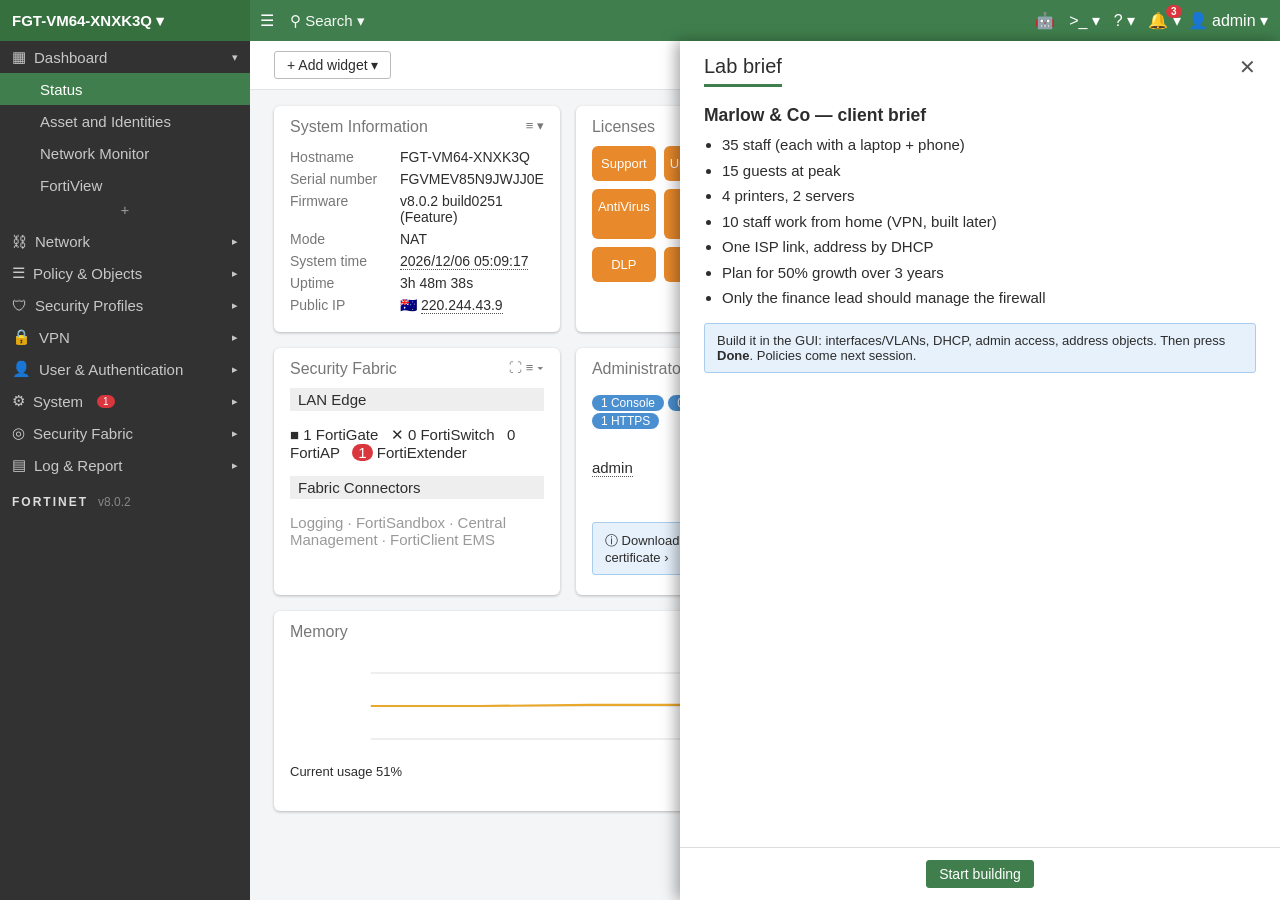
==== commit 35cdc067: "Bob's Harbourline fixes: Lab keeps policy sequence, allows lifted above hiding blocks, no duplicates" ====
--- a/lab/index.html
+++ b/lab/index.html
@@ -3,7 +3,7 @@
 #buildno=0251
 #global_vdom=1`,ko=["sys","ro","display","fixedIp","_sysref","id","seq_num","policyid","name","hidden"],Nt=[["system.global","system global",null],["system.interface","system interface","name"],["system.zone","system zone","name"],["system.dhcp.server","system dhcp server","id"],["router.static","router static","seq_num"],["firewall.address","firewall address","name"],["firewall.addrgrp","firewall addrgrp","name"],["firewall.service.custom","firewall service custom","name"],["firewall.service.group","firewall service group","name"],["firewall.schedule.recurring","firewall schedule recurring","name"],["firewall.schedule.onetime","firewall schedule onetime","name"],["firewall.schedule.group","firewall schedule group","name"],["firewall.policy","firewall policy","policyid"],["user.local","user local","name"],["user.ldap","user ldap","name"],["user.radius","user radius","name"],["user.group","user group","name"],["system.accprofile","system accprofile","name"],["system.admin","system admin","name"]],fi=new Set(["password","passwd","secret","secondary_secret","psksecret"]),Po=e=>"ENC SH2"+btoa(unescape(encodeURIComponent(e))),$o=e=>{if(e[0]==="ENC"&&/^SH2/.test(e[1]||""))try{return decodeURIComponent(escape(atob(e[1].slice(3))))}catch{return""}return e.join(" ")},it=new Set(["user.group","system.accprofile"]),mi=(e,t={})=>{Nt.push(...e),e.forEach(s=>{We.push(s[1]),_e[s[1]]=s[0],s[3]&&it.add(s[0])}),Object.assign(ya,t)},We=Nt.map(e=>e[1]),_e=Object.fromEntries(Nt.map(e=>[e[1],e[0]])),gi=new Set(["av_scan","sni_check","action","scan_botnet_connections","untrusted_server_cert","rating_error","post_action","logtraffic"]),hi=new Set(["port","seq_num","policyid","protocol_number","icmptype","vlanid","vrf","distance","lease_time","admin_sport","admin_port","admin_ssh_port","admintimeout"]),bi=({arrays:e=[],nums:t=[],bare:s=[],strs:a=[]})=>{a.forEach(n=>gi.add(n)),e.forEach(n=>ga.add(n)),t.forEach(n=>hi.add(n)),s.forEach(n=>ha.add(n))},ga=new Set(["groups","users","allowaccess","member","interface@system.zone","srcintf","dstintf","srcaddr","dstaddr","service","day"]),ha=new Set(["group_type","two_factor","secfabgrp","ftviewgrp","authgrp","sysgrp","netgrp","loggrp","fwgrp","vpngrp","utmgrp","wanoptgrp","wifi","auth_type","secure","port","nas_ip","day","tcp_portrange","udp_portrange","protocol","action","logtraffic","inspection_mode","port_preserve","ssl","start","end","category","protocol_number","icmptype","allowaccess","ip","subnet","netmask","start_ip","end_ip","default_gateway","mode","type","role","status","intrazone","vlanid","vrf","distance","lease_time","timezone","admin_sport","admin_port","admin_ssh_port","admintimeout","dns_service","default_gateway_mode"]),ba=e=>e.replace(/_/g,"-"),$n=e=>e.replace(/-/g,"_"),Ts=e=>`"${String(e).replace(/\\/g,"\\\\").replace(/"/g,'\\"')}"`;function To(e,t,s){return fi.has(e)&&typeof t=="string"?Po(t):/^trusthost\d+$/.test(e)?String(t):typeof t=="boolean"?t?"enable":"disable":Array.isArray(t)?t.map(a=>e==="allowaccess"||e==="day"||ha.has(e)?a:Ts(a)).join(" "):typeof t=="number"||ha.has(e)||s==="router.static"&&["dst","gateway"].includes(e)||s==="system.dhcp.server"&&e==="status"?String(t):Ts(t)}const ya={"system.global":{admin_sport:443,admin_port:80,admin_ssh_port:22,admintimeout:5},"system.interface":{vrf:0,status:"up",mode:"static",role:"undefined",ip:"0.0.0.0 0.0.0.0",type:"physical",device_identification:!1,alias:"",description:""},"router.static":{status:"enable",distance:10,dynamic_gateway:!1,gateway:"0.0.0.0",dst:"0.0.0.0 0.0.0.0",comment:""},"firewall.address":{allow_routing:!1,associated_interface:"",comment:""},"firewall.policy":{status:"enable",logtraffic:"utm",inspection_mode:"flow",nat:!1,ippool:!1,port_preserve:"when-conflict",utm_status:!1,ssl_ssh_profile:"no-inspection",logtraffic_start:!1,capture_packet:!1,comments:"",schedule:"",action:"deny"},"firewall.service.custom":{protocol:"TCP/UDP/SCTP",category:"",comment:"",iprange:"0.0.0.0"},"firewall.schedule.recurring":{start:"00:00",end:"00:00"},"system.zone":{intrazone:"deny",description:""},"user.local":{status:"enable",two_factor:"disable",email_to:"",sms_phone:""},"user.group":{group_type:"firewall"},"user.ldap":{port:389,cnid:"cn",type:"simple",secure:"disable"},"user.radius":{auth_type:"auto",all_usergroup:!1,nas_ip:"",secondary_server:""},"system.admin":{comments:"",force_password_change:!1,two_factor:"disable",guest_auth:!1,remote_auth:!1,wildcard:!1},"system.accprofile":{comments:"",admintimeout_override:!1},"system.dhcp.server":{status:"enable",lease_time:604800,default_gateway_mode:"interface",dns_service:"default"}};let Cs=!0;const Co=(e,t,s)=>!Cs&&ya[e]&&JSON.stringify(ya[e][t])===JSON.stringify(s);function As(e,t,s){const a=[];for(const[n,i]of Object.entries(e))Co(t,n,i)||n[0]!=="_"&&(ko.includes(n)&&!(n==="name"&&(t==="firewall.policy"||(Nt.find(r=>r[0]===t)||[])[2]==="id"))||i===void 0||i===null||i===""||Array.isArray(i)&&!i.length||t==="firewall.address"&&n==="type"&&i==="ipmask"||t==="system.dhcp.server"&&(n==="start_ip"||n==="end_ip")||typeof i=="object"&&!Array.isArray(i)||Array.isArray(i)&&typeof i[0]=="object"||a.push(`${s}set ${ba(n)} ${To(n,i,t)}`));return a}function xs(e,t,s){const a=[];if(!it.has(t.split(".").slice(0,2).join("."))&&!it.has(t.split(".")[0]+"."+t.split(".")[1]))return a;for(const[n,i]of Object.entries(e)){if(n[0]==="_"||i===null||typeof i!="object")continue;const r=`${t}.${n}`;if(!Array.isArray(i)){const o=[...As(i,r,s+"    "),...xs(i,r,s+"    ")];(o.length||Cs)&&a.push(`${s}config ${ba(n)}`,...o,`${s}end`);continue}if(!(!i.length||typeof i[0]!="object")){a.push(`${s}config ${ba(n)}`);for(const o of i)a.push(`${s}    edit ${o.id!==void 0?o.id:Ts(o.name)}`,...As(o,r,s+"        "),...xs(o,r,s+"        "),`${s}    next`);a.push(`${s}end`)}}return a}function Ee(e,{full:t=!0}={}){Cs=t;const s=[So];for(const[a,n,i]of Nt){const r=e[a];if(r){if(s.push(`config ${n}`),!i)s.push(...As(r,a,"    "),...xs(r,a,"    "));else for(const o of r)s.push(`    edit ${i!=="name"?o[i]:Ts(o.name)}`),a==="system.interface"&&(Cs||o.type!=="vlan"||!0)&&s.push('        set vdom "root"'),s.push(...(L=>{if(a!=="system.interface")return L;const v6=L.filter(x=>/^\s+set ip6-/.test(x));return v6.length?L.filter(x=>!/^\s+set ip6-/.test(x)).concat(["        config ipv6",...v6.map(x=>"    "+x.replace(/"([^"]*)"$/,"$1")),"        end"]):L})(As(o,a,"        ")),...xs(o,a,"        ")),a==="system.dhcp.server"&&s.push("        config ip-range","            edit 1",`                set start-ip ${o.start_ip}`,`                set end-ip ${o.end_ip}`,"            next","        end"),s.push("    next");s.push("end")}}return s.join(`
 `)+`
-`}function Ao(e){const t=[];let s=0;for(;s<e.length;){if(e[s]===" "||e[s]==="	"){s++;continue}if(e[s]==='"'){let a="";for(s++;s<e.length&&e[s]!=='"';)e[s]==="\\"&&s++,a+=e[s++];s++,t.push(a)}else{let a="";for(;s<e.length&&e[s]!==" "&&e[s]!=="	";)a+=e[s++];t.push(a)}}return t}const wa=new WeakSet;function xo(e){const t=String(e).split(/\r?\n/);if(!t.some(n=>/^#config-version=/.test(n)))throw new Error("This file is not a FortiGate configuration backup.");const s={},a=[{obj:s}];if(t.forEach((n,i)=>{var w;const r=n.trim();if(!r||r.startsWith("#"))return;const o=Ao(r),d=a[a.length-1],p=o[0];if(p==="config"){const A=o.slice(1).join(" "),U=d.entry||d.obj,F=U[A]||(U[A]={});a.push({obj:F,path:A})}else if(p==="edit"){const A=o[1];wa.add(d.obj),(w=d.obj)[A]||(w[A]={}),d.entry=d.obj[A]}else if(p==="set")(d.entry||d.obj)[o[1]]=o.slice(2);else if(p==="unset")delete(d.entry||d.obj)[o[1]];else if(p==="delete")wa.add(d.obj),delete d.obj[o[1]];else if(p==="next")d.entry=null;else if(p==="end"){if(a.length<2)throw new Error(`Unexpected "end" on line ${i+1}.`);a.pop()}else throw new Error(`Unknown command "${p}" on line ${i+1}.`)}),a.length!==1)throw new Error('The configuration ends in the middle of a "config" block.');return s}function Tn(e,t,s,a){if(fi.has(t))return $o(s);if(/^trusthost\d+$/.test(t))return s.join(" ");if(ga.has(t)||ga.has(`${t}@${e}`))return s;const n=s.join(" ");return t!=="status"&&!gi.has(t)&&typeof a!="string"&&(typeof a=="boolean"||n==="enable"||n==="disable")?n==="enable":(typeof a=="number"||hi.has(t))&&/^-?\d+$/.test(n)?+n:n}function va(e,t){const s=xo(e),a=t(),n={__v:2},i=r=>{const o={},d=a[r];return(Array.isArray(d)?d:[d]).forEach(p=>p&&Object.entries(p).forEach(([w,A])=>{o[w]===void 0&&(o[w]=A)})),o};for(const[r,o,d]of Nt){const p=s[o],w=i(r),A=(F,y)=>{const k={};for(const[g,T]of Object.entries(y)){const x=$n(g);Array.isArray(T)?k[x]=Tn(F,x,T,void 0):wa.has(T)?k[x]=Object.entries(T).map(([R,Q])=>({.../^\d+$/.test(R)?{id:+R}:{name:R},...A(`${F}.${x}`,Q)})):k[x]=A(`${F}.${x}`,T)}return k},U=(F,y={})=>{const k={...y};for(const[g,T]of Object.entries(F)){if(r==="system.interface"&&g==="ipv6"&&T&&typeof T=="object"&&!Array.isArray(T)){for(const[q,Z]of Object.entries(T))Array.isArray(Z)&&(k[$n(q)]=Z.join(" "));continue}if(typeof T=="object"&&!Array.isArray(T)){it.has(r)&&Object.assign(k,A(r,{[g]:T}));continue}const x=$n(g);x!=="vdom"&&(k[x]=Tn(r,x,T,w[x]))}return k};if(!d){n[r]={...a[r],...p?U(p):{}};continue}if(!p){n[r]=d==="name"&&r!=="system.zone"?[]:[];continue}n[r]=Object.entries(p).map(([F,y])=>{const k=(a[r]||[]).find(T=>String(T[d])===F),g=U(y,d!=="name"?{[d]:+F}:{name:F});r==="firewall.address"&&!g.type&&(g.type="ipmask"),(r==="firewall.address"||r==="firewall.addrgrp")&&(g.associated_interface??(g.associated_interface=r==="firewall.address"?"":void 0),g.comment??(g.comment=""),g.associated_interface===void 0&&delete g.associated_interface),r==="system.zone"&&(g.interface||(g.interface=[]),g.description??(g.description=""));for(const[T,x]of Object.entries(w))x===""&&g[T]===void 0&&(g[T]="");if((r==="firewall.addrgrp"||r.endsWith(".group"))&&(g.member||(g.member=[])),r==="firewall.policy"&&(["srcintf","dstintf","srcaddr","dstaddr","service"].forEach(T=>{g[T]||(g[T]=[])}),g.schedule||(g.schedule="always"),g.action||(g.action="deny"),g.status||(g.status="enable"),g.name??(g.name=""),g.comments??(g.comments=""),g.logtraffic||(g.logtraffic="utm")),r==="firewall.schedule.recurring"&&(g.day||(g.day=["none"]),g.start||(g.start="00:00"),g.end||(g.end="00:00")),r==="firewall.service.custom"&&(g.protocol||(g.protocol="TCP/UDP/SCTP"),g.category||(g.category="Uncategorized")),r==="system.interface"&&(g.allowaccess||(g.allowaccess=[]),g.status||(g.status="up")),r==="system.dhcp.server"){const T=y["ip-range"]&&Object.values(y["ip-range"])[0];T&&(g.start_ip=(T["start-ip"]||[""])[0],g.end_ip=(T["end-ip"]||[""])[0]),g.status||(g.status="enable")}if(r==="user.group"&&(g.group_type||(g.group_type="firewall")),r==="user.local"&&(g.type||(g.type="password"),g.status||(g.status="enable"),g.two_factor||(g.two_factor="disable")),r==="system.admin"){g.two_factor||(g.two_factor="disable"),g.comments??(g.comments="");const T=k||{};T._hist&&(g._hist=T._hist)}return r==="system.accprofile"&&(g.comments??(g.comments="")),k&&["sys","ro","display","fixedIp","_sysref","hidden"].forEach(T=>{k[T]!==void 0&&(g[T]=k[T])}),k&&r==="system.interface"&&k.type==="aggregate"&&k.ro?{...k}:g})}for(const r of a["system.interface"])r.ro&&!n["system.interface"].some(o=>o.name===r.name)&&n["system.interface"].push(r);n["firewall.address6"]&&!n["firewall.address6"].some(o=>o.name==="all")&&n["firewall.address6"].unshift({name:"all",ip6:"::/0",comment:""});return n}const Fa=`#FGBK-ENC-v1
+`}function Ao(e){const t=[];let s=0;for(;s<e.length;){if(e[s]===" "||e[s]==="	"){s++;continue}if(e[s]==='"'){let a="";for(s++;s<e.length&&e[s]!=='"';)e[s]==="\\"&&s++,a+=e[s++];s++,t.push(a)}else{let a="";for(;s<e.length&&e[s]!==" "&&e[s]!=="	";)a+=e[s++];t.push(a)}}return t}const wa=new WeakSet,spOrd=new WeakMap,spEnt=o=>{const k=spOrd.get(o);return k?k.filter(x=>x in o).map(x=>[x,o[x]]):Object.entries(o)};function xo(e){const t=String(e).split(/\r?\n/);if(!t.some(n=>/^#config-version=/.test(n)))throw new Error("This file is not a FortiGate configuration backup.");const s={},a=[{obj:s}];if(t.forEach((n,i)=>{var w;const r=n.trim();if(!r||r.startsWith("#"))return;const o=Ao(r),d=a[a.length-1],p=o[0];if(p==="config"){const A=o.slice(1).join(" "),U=d.entry||d.obj,F=U[A]||(U[A]={});a.push({obj:F,path:A})}else if(p==="edit"){const A=o[1];wa.add(d.obj),spOrd.has(d.obj)||spOrd.set(d.obj,[]),A in d.obj||spOrd.get(d.obj).push(A),(w=d.obj)[A]||(w[A]={}),d.entry=d.obj[A]}else if(p==="set")(d.entry||d.obj)[o[1]]=o.slice(2);else if(p==="unset")delete(d.entry||d.obj)[o[1]];else if(p==="delete")wa.add(d.obj),delete d.obj[o[1]];else if(p==="next")d.entry=null;else if(p==="end"){if(a.length<2)throw new Error(`Unexpected "end" on line ${i+1}.`);a.pop()}else throw new Error(`Unknown command "${p}" on line ${i+1}.`)}),a.length!==1)throw new Error('The configuration ends in the middle of a "config" block.');return s}function Tn(e,t,s,a){if(fi.has(t))return $o(s);if(/^trusthost\d+$/.test(t))return s.join(" ");if(ga.has(t)||ga.has(`${t}@${e}`))return s;const n=s.join(" ");return t!=="status"&&!gi.has(t)&&typeof a!="string"&&(typeof a=="boolean"||n==="enable"||n==="disable")?n==="enable":(typeof a=="number"||hi.has(t))&&/^-?\d+$/.test(n)?+n:n}function va(e,t){const s=xo(e),a=t(),n={__v:2},i=r=>{const o={},d=a[r];return(Array.isArray(d)?d:[d]).forEach(p=>p&&Object.entries(p).forEach(([w,A])=>{o[w]===void 0&&(o[w]=A)})),o};for(const[r,o,d]of Nt){const p=s[o],w=i(r),A=(F,y)=>{const k={};for(const[g,T]of Object.entries(y)){const x=$n(g);Array.isArray(T)?k[x]=Tn(F,x,T,void 0):wa.has(T)?k[x]=spEnt(T).map(([R,Q])=>({.../^\d+$/.test(R)?{id:+R}:{name:R},...A(`${F}.${x}`,Q)})):k[x]=A(`${F}.${x}`,T)}return k},U=(F,y={})=>{const k={...y};for(const[g,T]of Object.entries(F)){if(r==="system.interface"&&g==="ipv6"&&T&&typeof T=="object"&&!Array.isArray(T)){for(const[q,Z]of Object.entries(T))Array.isArray(Z)&&(k[$n(q)]=Z.join(" "));continue}if(typeof T=="object"&&!Array.isArray(T)){it.has(r)&&Object.assign(k,A(r,{[g]:T}));continue}const x=$n(g);x!=="vdom"&&(k[x]=Tn(r,x,T,w[x]))}return k};if(!d){n[r]={...a[r],...p?U(p):{}};continue}if(!p){n[r]=d==="name"&&r!=="system.zone"?[]:[];continue}n[r]=spEnt(p).map(([F,y])=>{const k=(a[r]||[]).find(T=>String(T[d])===F),g=U(y,d!=="name"?{[d]:+F}:{name:F});r==="firewall.address"&&!g.type&&(g.type="ipmask"),(r==="firewall.address"||r==="firewall.addrgrp")&&(g.associated_interface??(g.associated_interface=r==="firewall.address"?"":void 0),g.comment??(g.comment=""),g.associated_interface===void 0&&delete g.associated_interface),r==="system.zone"&&(g.interface||(g.interface=[]),g.description??(g.description=""));for(const[T,x]of Object.entries(w))x===""&&g[T]===void 0&&(g[T]="");if((r==="firewall.addrgrp"||r.endsWith(".group"))&&(g.member||(g.member=[])),r==="firewall.policy"&&(["srcintf","dstintf","srcaddr","dstaddr","service"].forEach(T=>{g[T]||(g[T]=[])}),g.schedule||(g.schedule="always"),g.action||(g.action="deny"),g.status||(g.status="enable"),g.name??(g.name=""),g.comments??(g.comments=""),g.logtraffic||(g.logtraffic="utm")),r==="firewall.schedule.recurring"&&(g.day||(g.day=["none"]),g.start||(g.start="00:00"),g.end||(g.end="00:00")),r==="firewall.service.custom"&&(g.protocol||(g.protocol="TCP/UDP/SCTP"),g.category||(g.category="Uncategorized")),r==="system.interface"&&(g.allowaccess||(g.allowaccess=[]),g.status||(g.status="up")),r==="system.dhcp.server"){const T=y["ip-range"]&&Object.values(y["ip-range"])[0];T&&(g.start_ip=(T["start-ip"]||[""])[0],g.end_ip=(T["end-ip"]||[""])[0]),g.status||(g.status="enable")}if(r==="user.group"&&(g.group_type||(g.group_type="firewall")),r==="user.local"&&(g.type||(g.type="password"),g.status||(g.status="enable"),g.two_factor||(g.two_factor="disable")),r==="system.admin"){g.two_factor||(g.two_factor="disable"),g.comments??(g.comments="");const T=k||{};T._hist&&(g._hist=T._hist)}return r==="system.accprofile"&&(g.comments??(g.comments="")),k&&["sys","ro","display","fixedIp","_sysref","hidden"].forEach(T=>{k[T]!==void 0&&(g[T]=k[T])}),k&&r==="system.interface"&&k.type==="aggregate"&&k.ro?{...k}:g})}for(const r of a["system.interface"])r.ro&&!n["system.interface"].some(o=>o.name===r.name)&&n["system.interface"].push(r);n["firewall.address6"]&&!n["firewall.address6"].some(o=>o.name==="all")&&n["firewall.address6"].unshift({name:"all",ip6:"::/0",comment:""});return n}const Fa=`#FGBK-ENC-v1
 `;function Do(e,t){const s=new TextEncoder().encode("FGBK"+e),a=new TextEncoder().encode(t);let n="";return s.forEach((i,r)=>{n+=String.fromCharCode(i^a[r%a.length])}),Fa+btoa(n)}function No(e){return String(e).startsWith(Fa)}function Io(e,t){if(!t)throw new Error("This configuration file is encrypted. Enter its password.");const s=atob(String(e).slice(Fa.length).trim()),a=new TextEncoder().encode(t),n=new TextDecoder().decode(Uint8Array.from(s,(i,r)=>i.charCodeAt(0)^a[r%a.length]));if(!n.startsWith("FGBK"))throw new Error("Incorrect password for this configuration file.");return n.slice(4)}const Eo=()=>{const e=new Date,t=s=>String(s).padStart(2,"0");return`${globalThis.__fmHost||is}_${e.getFullYear()}${t(e.getMonth()+1)}${t(e.getDate())}_${t(e.getHours())}${t(e.getMinutes())}.conf`},V=e=>{const t=String(e??"").trim().split(".");if(t.length!==4)return null;let s=0;for(const a of t){if(!/^\d{1,3}$/.test(a)||+a>255)return null;s=s*256+ +a}return s>>>0},J=e=>[e>>>24,e>>>16&255,e>>>8&255,e&255].join("."),ge=e=>e?4294967295<<32-e>>>0:0,Ma=e=>{const t=V(e);if(t===null)return null;let s=0;for(;s<32&&t>>>31-s&1;)s++;return ge(s)===t?s:null};function j(e){e=String(e||"").trim();const t=e.match(/^([\d.]+)\s*(?:\/|\s)\s*([\d.]+)$/);if(!t)return null;const s=V(t[1]);if(s===null)return null;const a=/^\d{1,2}$/.test(t[2])?+t[2]:Ma(t[2]);return a===null||a>32?null:{ip:s,len:a}}const ee=e=>(e.ip&ge(e.len))>>>0,Ds=e=>(ee(e)|~ge(e.len)>>>0)>>>0,ta=e=>e>=31?0:Math.pow(2,32-e)-2,zt=e=>e?`${J(e.ip)}/${J(ge(e.len))}`:"0.0.0.0/0.0.0.0",Ge=e=>e?`${J(e.ip)} ${J(ge(e.len))}`:"0.0.0.0 0.0.0.0",$e=e=>`${J(e.ip)}/${e.len}`,yi=(e,t)=>((e.ip^t.ip)&ge(Math.min(e.len,t.len)))>>>0===0,Kt=(e,t)=>(e&ge(t.len))>>>0===ee(t);Me([{from:"router.static",field:"device",to:["system.interface"],label:e=>`Static route ${e.seq_num} (${$e(j(e.dst)||{ip:0,len:0})})`}]);const wi={table:"router.static",title:{create:"New Static Route",edit:"Edit Static Route",clone:"Clone Static Route"},defaults:()=>({dst:"0.0.0.0/0.0.0.0",gwmode:"specify",gateway:"0.0.0.0",device:"",distance:10,comment:"",status:"enable"}),cloneName:()=>"",prepare(e){if(e.dst&&e.dst.includes(" ")){const t=j(e.dst);e.dst=t?`${J(t.ip)}/${J(ge(t.len))}`:e.dst}e.gwmode=e.dynamic_gateway?"dynamic":"specify",e.blackhole&&(e.device="_bh")},fields(e,t){const s=t.store.list("system.interface").filter(a=>(!a.ro||a.type==="tunnel")&&!["naf.root","l2t.root"].includes(a.name)).map(a=>[a.name,a.name]);return[{t:"seg",k:"dsttype",label:"Destination",i:1,opts:[["Subnet","subnet"]]},{t:"text",k:"dst",in:1,req:1},...e.device==="_bh"?[]:[{t:"seg",k:"gwmode",label:"Gateway Address",opts:[["Dynamic","dynamic"],["Specify","specify"]]},...e.gwmode==="specify"?[{t:"text",k:"gateway",in:1}]:[]],{t:"dd",k:"device",label:"Interface",req:1,opts:[...s,["Blackhole","_bh"]]},{t:"num",k:"distance",label:"Administrative Distance",i:1},{t:"ta",k:"comment",label:"Comments",max:255},{t:"seg",k:"status",label:"Status",opts:[["Enabled","enable"],["Disabled","disable"]]},{t:"band",label:"Advanced Options"},{t:"approx",label:'"Internet Service" destination and Advanced Options are not modelled.'}]},validate(e,t){const s=j(e.dst);if(!s)return{k:"dst",msg:"Invalid IP/Netmask."};if(s.ip!==ee(s))return{k:"dst",msg:`Destination must be a network address (${J(ee(s))}/${J(ge(s.len))}).`};if(e.device!=="_bh"&&e.gwmode==="specify"&&V(e.gateway)===null)return{k:"gateway",msg:"Invalid IP address."};if(!e.device)return{k:"device",msg:"This field is required."};const a=+e.distance;return!/^\d+$/.test(String(e.distance))||a<1||a>255?{k:"distance",msg:"Value must be between 1 and 255."}:!t.isNew&&!t.store.get("router.static",t.key)?{error:"This route no longer exists."}:null},save(e,t,s){const a=t.device==="_bh",n={dst:Ge(j(t.dst)),gateway:!a&&t.gwmode==="specify"?t.gateway.trim():"0.0.0.0",dynamic_gateway:!a&&t.gwmode==="dynamic",device:a?"":t.device,blackhole:a,distance:+t.distance,comment:t.comment||"",status:t.status};if(s.isNew)return e.add("router.static",{seq_num:e.nextId("router.static"),...n}),null;const i=e.update("router.static",s.key,{...e.get("router.static",s.key),...n});return i.ok?null:{error:i.error}}},Cn=e=>{if(e.mode==="dhcp")return e.name==="port1"?j(`${ye.ip} ${ye.mask}`):null;const t=j(e.ip);return t&&t.ip?t:null};let _a=null,sa=!1;const Lo=e=>{_a=e};function Ns(e){const t=e.list("system.interface").filter(i=>!i.ro&&i.status!=="down"),s=[];for(const i of t){const r=Cn(i);r&&s.push({dst:{ip:ee(r),len:r.len},gw:"0.0.0.0",dev:i.name,dist:0,type:"Connected"})}const a=t.find(i=>i.name==="port1");a&&a.mode==="dhcp"&&a.defaultgw!==!1&&s.push({dst:{ip:0,len:0},gw:ye.gw,dev:"port1",dist:a.distance??5,type:"Static",dhcp:!0});for(const i of e.list("router.static")){if(i.status==="disable")continue;const r=j(i.dst);if(r&&i.blackhole){s.push({dst:{ip:ee(r),len:r.len},gw:"0.0.0.0",dev:"Null",dist:i.distance,type:"Static",blackhole:!0});continue}const o=t.find(A=>A.name===i.device);if(!r||!o)continue;const d=i.dynamic_gateway&&i.device==="port1"?ye.gw:i.gateway;if(o.type==="tunnel"){let A=!1;if(_a&&!sa){sa=!0;try{A=_a(e,o.name)}finally{sa=!1}}s.push({dst:{ip:ee(r),len:r.len},gw:"0.0.0.0",dev:i.device,dist:i.distance,type:"Static",inactive:!A,tunnel:!0});continue}const p=Cn(o),w=i.dynamic_gateway||d==="0.0.0.0"||p&&Kt(V(d),p);s.push({dst:{ip:ee(r),len:r.len},gw:d,dev:i.device,dist:i.distance,type:"Static",inactive:!w})}const n={};for(const i of s){if(i.inactive)continue;const r=`${i.dst.ip}/${i.dst.len}`;(!n[r]||i.dist<n[r].dist)&&(n[r]=i)}return s.forEach(i=>{i.active=n[`${i.dst.ip}/${i.dst.len}`]===i}),s}const Pe=(e,t)=>Ns(e).filter(s=>s.active&&Kt(t,{ip:s.dst.ip,len:s.dst.len})).sort((s,a)=>a.dst.len-s.dst.len||s.dist-a.dist)[0]||null,me="vpn.ipsec.phase1-interface",he="vpn.ipsec.phase2-interface";mi([[me,"vpn ipsec phase1-interface","name"],[he,"vpn ipsec phase2-interface","name"]],{[me]:{type:"static",ike_version:1,mode:"main",xauthtype:"disable",dns_mode:"manual",keylife:86400,peertype:"any",net_device:!1,nattraversal:"enable",keepalive:10,dpd:"on-demand",dpd_retrycount:3,dpd_retryinterval:20,authmethod:"psk",mode_cfg:!1,comments:"",localid:"",wizard_type:"custom",add_route:!0},[he]:{pfs:!0,replay:!0,keylifeseconds:43200,auto_negotiate:!1,encapsulation:"tunnel-mode",comments:"",src_addr_type:"subnet",dst_addr_type:"subnet"}});bi({arrays:["proposal","dhgrp"],nums:["ike_version","keylife","keepalive","dpd_retrycount","dpd_retryinterval","keylifeseconds"],bare:["mode","xauthtype","dns_mode","type","proposal","dhgrp","nattraversal","dpd","authmethod","peertype","wizard_type","encapsulation","src_addr_type","dst_addr_type","src_subnet","dst_subnet","remote_gw","ipv4_start_ip","ipv4_end_ip","ipv4_netmask","src_start_ip","src_end_ip"],strs:["nattraversal","dpd"]});Me([{from:he,field:"phase1name",to:[me],label:e=>`${e.name} (Phase 2)`},{from:he,field:"src_name",to:["firewall.address","firewall.addrgrp"],label:e=>`${e.name} (Phase 2)`},{from:he,field:"dst_name",to:["firewall.address","firewall.addrgrp"],label:e=>`${e.name} (Phase 2)`},{from:me,field:"interface",to:["system.interface"],label:e=>`${e.name} (IPsec Tunnel)`},{from:me,field:"authusrgrp",to:["user.group"],label:e=>`${e.name} (IPsec Tunnel)`}]);Ra.push(()=>({[me]:[],[he]:[]}));const bt=e=>({t:"approx",label:e}),Ro=[["AES128","aes128"],["AES192","aes192"],["AES256","aes256"],["AES128GCM","aes128gcm"],["AES256GCM","aes256gcm"],["CHACHA20POLY1305","chacha20poly1305"],["3DES","3des"],["DES","des"]],Fo=[["SHA256","sha256"],["SHA1","sha1"],["SHA384","sha384"],["SHA512","sha512"],["MD5","md5"],["PRFSHA256","prfsha256"],["PRFSHA384","prfsha384"],["PRFSHA512","prfsha512"],["PRFSHA1","prfsha1"]],ys=e=>/gcm|chacha/.test(e),Sa=["aes128-sha256","aes256-sha256","aes128gcm-prfsha256","aes256gcm-prfsha384","chacha20poly1305-prfsha256"],Mo=["15","16","17","18","19","20","21","28","29","30","31","32"],An=e=>e.map((t,s)=>{const[a,n]=t.split("-");return{id:s+1,enc:a,auth:n}}),Uo=(e,t,s,a)=>ys(e.enc)&&!/^prf/.test(e.auth)?`${e.enc.toUpperCase()} is an AEAD cipher: pick a PRF (PRFSHA256/384/512) instead of ${e.auth.toUpperCase()}.`:!ys(e.enc)&&/^prf/.test(e.auth)?`${e.auth.toUpperCase()} only pairs with GCM/CHACHA20 ciphers.`:a&&+a.ike_version==1&&ys(e.enc)?"GCM and CHACHA20 proposals need IKE version 2.":t.some(n=>n.enc===e.enc&&n.auth===e.auth)?"This proposal is already in the list.":null,vi=e=>e.list("system.interface").filter(t=>!t.ro&&t.type!=="tunnel").map(t=>[t.name,t.name]),_i=(e,t)=>e.get(me,t);function jt(e,t){const s=_i(e,t);if(!s)return{up:!1,why:"No such tunnel."};if(!e.list(he).filter(o=>o.phase1name===t).length)return{up:!1,why:"No phase 2 selector."};if(s.type==="dynamic")return{up:!1,dial:!0,why:"Dialup tunnel: waits for FortiClient users to connect."};const n=V(s.remote_gw);if(n===null||!s.remote_gw||s.remote_gw==="0.0.0.0")return{up:!1,why:"Remote gateway not set."};const i=Pe(e,n);return!i||i.dev!==s.interface?{up:!1,why:`No route to ${s.remote_gw} via ${s.interface}.`}:e.list("firewall.policy").some(o=>o.status!=="disable"&&o.action==="accept"&&(o.srcintf.includes(t)||o.dstintf.includes(t)))?{up:!0,why:"Phase 1 and phase 2 negotiated (simulated)."}:{up:!1,why:"No firewall policy uses the tunnel, so no traffic brings it up."}}Lo((e,t)=>jt(e,t).up);function ka(e,t,s){const a=e.get("system.interface",s||t.name),n={...a||{alias:"",vrf:0,role:"undefined",mode:"static",ip:"0.0.0.0 0.0.0.0",allowaccess:[],status:"up",description:""},name:t.name,type:"tunnel",interface:t.interface};a?e.update("system.interface",a.name,n):e.add("system.interface",n)}const Ua={table:me,title:{create:"New VPN Tunnel",edit:"Edit VPN Tunnel",clone:"Clone VPN Tunnel"},defaults:()=>({name:"",comments:"",_ipv:"4",type:"static",remote_gw:"0.0.0.0",remotegw_ddns:"",interface:"",_lgw:!1,mode_cfg:!1,nattraversal:"enable",keepalive:10,_dpd:!0,dpd:"on-demand",dpd_retrycount:3,dpd_retryinterval:20,authmethod:"psk",psksecret:"",ike_version:"2",_overlay:!1,_props:An(Sa),dhgrp:["20","21"],keylife:86400,localid:"",_p2:[]}),cloneName:()=>"",prepare(e,t,{isNew:s}){s||(e._props=An(e.proposal||Sa),e.ike_version=String(e.ike_version||1),e._dpd=e.dpd!=="disable",e._dpd||(e.dpd="on-demand")),e.dhgrp=(e.dhgrp||["20","21"]).map(String),e._p2=s?[]:t.list(he).filter(a=>a.phase1name===e.name).map((a,n)=>({id:n+1,name:a.name,src:a.src_addr_type==="name"?a.src_name:$e(j(a.src_subnet||"0.0.0.0 0.0.0.0")),dst:a.dst_addr_type==="name"?a.dst_name:$e(j(a.dst_subnet||"0.0.0.0 0.0.0.0")),_orig:a.name}))},fields(e,t){const s=t.store;return[{t:"text",k:"name",label:"Name",req:1,ro:!t.isNew&&!t.clone},{t:"ta",k:"comments",label:"Comments",max:255},{t:"band",label:"Network"},{t:"seg",k:"_ipv",label:"IP version",opts:[["IPv4","4"],["IPv6","6"]]},{t:"seg",k:"type",label:"Remote gateway",opts:[["Static IP address","static"],["Dialup user","dynamic"],["Dynamic DNS","ddns"]]},...e.type==="static"?[{t:"text",k:"remote_gw",label:"IP address",in:1,req:1}]:e.type==="ddns"?[{t:"text",k:"remotegw_ddns",label:"Dynamic DNS",in:1,req:1}]:[],{t:"dd",k:"interface",label:"Interface",in:1,req:1,opts:vi(s)},{t:"tog",k:"_lgw",label:"Local gateway"},{t:"tog",k:"mode_cfg",label:"Mode config"},...e.mode_cfg?[{t:"range",k:"ipv4_start_ip",k2:"ipv4_end_ip",label:"Client address range",in:1},{t:"text",k:"ipv4_netmask",label:"Subnet mask",in:1,ph:"255.255.255.0"}]:[],{t:"seg",k:"nattraversal",label:"NAT traversal",opts:[["Enable","enable"],["Disable","disable"],["Forced","forced"]]},...e.nattraversal!=="disable"?[{t:"num",k:"keepalive",label:"Keepalive frequency",in:1}]:[],{t:"tog",k:"_dpd",label:"Dead peer detection"},...e._dpd?[{t:"seg",k:"dpd",label:"",in:1,opts:[["On Idle","on-idle"],["On Demand","on-demand"]]},{t:"num",k:"dpd_retrycount",label:"DPD retry count",in:1},{t:"num",k:"dpd_retryinterval",label:"DPD retry interval",in:1,u:"second(s)"}]:[],{t:"band",label:"Authentication"},{t:"seg",k:"authmethod",label:"Method",opts:[["Pre-shared Key","psk"],["Signature","signature"]]},...e.authmethod==="psk"?[{t:"pw",k:"psksecret",label:"Pre-shared key",req:1}]:[bt("Certificate authentication is not modelled: use a pre-shared key.")],{t:"seg",k:"ike_version",label:"IKE",opts:[["Version 1","1"],["Version 2","2"]]},...e.type==="dynamic"&&e.ike_version==="1"?[{t:"dd",k:"authusrgrp",label:"User group (XAuth)",opts:[["",""]].concat(s.list("user.group").filter(a=>a.group_type==="firewall").map(a=>[a.name,a.name]))}]:[],{t:"tog",k:"_overlay",label:"Network overlay"},{t:"band",label:"Phase 1 proposal"},{t:"entries",k:"_props",cols:[{k:"enc",label:"Encryption",t:"dd",opts:Ro},{k:"auth",label:"Authentication",t:"dd",opts:Fo}],check:(a,n)=>Uo(a,n,t,e)},{t:"chk",k:"dhgrp",label:"Diffie-Hellman groups",opts:Mo.map(a=>[a,a])},{t:"num",k:"keylife",label:"Key lifetime",u:"second(s)"},{t:"text",k:"localid",label:"Local ID"},{t:"band",label:"Phase 2 selectors"},{t:"entries",k:"_p2",cols:[{k:"name",label:"Name",ph:e.name||"phase2",w:120},{k:"src",label:"Local Address",ph:"10.0.10.0/24",w:150},{k:"dst",label:"Remote Address",ph:"10.20.0.0/24",w:150}],check:(a,n)=>{if(!a.name)return"Name: This field is required.";if(n.some(i=>i.name.toLowerCase()===a.name.toLowerCase())||t.store.list(he).some(i=>i.name.toLowerCase()===a.name.toLowerCase()&&i.phase1name!==e.name))return`A phase 2 named "${a.name}" already exists.`;for(const i of["src","dst"])if(!j(a[i]||"")&&!t.store.get("firewall.address",a[i])&&!t.store.get("firewall.addrgrp",a[i]))return`${i==="src"?"Local":"Remote"} Address: use a subnet like 10.0.10.0/24 or an address name.`;return null}},bt("Phase 2 selectors are added inline (name, local, remote). Advanced phase 2 options use FortiOS defaults (PFS on, DH 20 21, key life 43200 s); change them with `config vpn ipsec phase2-interface`.")]},onChange(e,t){e==="type"&&t.type==="dynamic"&&(t.mode_cfg=t.mode_cfg||!1)},validate(e,t){const s=t.store,a=!t.isNew&&!t.clone;return e.name=String(e.name||"").trim(),e.name?e.name.length>15?{k:"name",msg:"The name must be 15 characters or fewer (it becomes an interface name)."}:/[\s"<>&]/.test(e.name)?{k:"name",msg:"The name contains invalid characters."}:!a&&(s.nameTaken("system.interface",e.name)||s.get(me,e.name))?{k:"name",msg:`An interface or tunnel named "${e.name}" already exists.`}:e._ipv==="6"?{k:"_ipv",msg:"IPv6 tunnels are not modelled in this practice mock."}:e.type==="static"&&(V(e.remote_gw)===null||e.remote_gw==="0.0.0.0")?{k:"remote_gw",msg:"Enter the remote gateway IP address."}:e.type==="ddns"&&!String(e.remotegw_ddns||"").trim()?{k:"remotegw_ddns",msg:"This field is required."}:e.interface?e.mode_cfg&&(V(e.ipv4_start_ip)===null||V(e.ipv4_end_ip)===null||V(e.ipv4_start_ip)>V(e.ipv4_end_ip))?{k:"ipv4_start_ip",msg:"Enter a valid client address range."}:e.authmethod==="psk"&&String(e.psksecret||"").length<6?{k:"psksecret",msg:"The pre-shared key must be at least 6 characters."}:e._props.length?e.ike_version==="1"&&e._props.some(n=>ys(n.enc))?{k:"_props",msg:"GCM and CHACHA20 proposals need IKE version 2."}:e.dhgrp.length?+e.keylife>=120&&+e.keylife<=172800?null:{k:"keylife",msg:"Key lifetime must be 120-172800 seconds."}:{k:"dhgrp",msg:"Select at least one Diffie-Hellman group."}:{k:"_props",msg:"At least one proposal is required."}:{k:"interface",msg:"This field is required."}:{k:"name",msg:"This field is required."}},save(e,t,s){const a=!s.isNew&&!s.clone,n=a?_i(e,s.key):null,i={name:t.name,type:t.type,interface:t.interface,ike_version:+t.ike_version,peertype:"any",net_device:t.type==="dynamic",proposal:t._props.map(o=>`${o.enc}-${o.auth}`),dhgrp:[...t.dhgrp].sort((o,d)=>o-d),nattraversal:t.nattraversal,keepalive:+t.keepalive||10,dpd:t._dpd?t.dpd:"disable",dpd_retrycount:+t.dpd_retrycount||3,dpd_retryinterval:+t.dpd_retryinterval||20,comments:t.comments||"",authmethod:t.authmethod,psksecret:t.psksecret||"",keylife:+t.keylife,localid:t.localid||"",wizard_type:n&&n.wizard_type||"custom",add_route:!0,mode_cfg:!!t.mode_cfg};t.type==="static"&&(i.remote_gw=t.remote_gw),t.type==="ddns"&&(i.remotegw_ddns=t.remotegw_ddns),t.mode_cfg&&Object.assign(i,{ipv4_start_ip:t.ipv4_start_ip,ipv4_end_ip:t.ipv4_end_ip,ipv4_netmask:t.ipv4_netmask||"255.255.255.0"}),t.authusrgrp&&(i.authusrgrp=t.authusrgrp),n?(["sys"].forEach(o=>{n[o]!==void 0&&(i[o]=n[o])}),e.update(me,s.key,i)):e.add(me,i),ka(e,i,a?s.key:null);const r=new Set(t._p2.map(o=>o._orig).filter(Boolean));e.list(he).filter(o=>o.phase1name===t.name&&!r.has(o.name)).forEach(o=>e.remove(he,o.name));for(const o of t._p2){const d=F=>{const y=j(o[F]);return y?{[`${F}_addr_type`]:"subnet",[`${F}_subnet`]:Ge({ip:ee(y),len:y.len})}:{[`${F}_addr_type`]:"name",[`${F}_name`]:o[F]}},p={...d("src"),...d("dst")},w=F=>Object.fromEntries(Object.entries(F).map(([y,k])=>[y.replace(/^src_addr_type$/,"src_addr_type"),k])),A=o._orig?e.get(he,o._orig):null,U={...A||{proposal:i.proposal.map(F=>F.replace(/-prf(sha\d+)/,"")),pfs:!0,dhgrp:i.dhgrp,replay:!0,keylifeseconds:43200,auto_negotiate:!1,encapsulation:"tunnel-mode",comments:""},name:o.name,phase1name:t.name,...w(p)};["src_subnet","src_name","dst_subnet","dst_name"].forEach(F=>{F in p||delete U[F]}),A?e.update(he,o._orig,U):e.add(he,U)}return null},canDelete(e,t){const s=t.refs("system.interface",e.name).filter(a=>a.table!==me);return s.length?`"${e.name}" is used by ${s.length} object(s): ${s.map(a=>a.label).join(", ")}.`:null}},Oo=[["s2s","Site to Site","[Remote site] ⟷ VPN tunnel ⟷ [Local FortiGate]","Offices in multiple, fixed locations can establish secure connections with each other. Branch offices can also access the main office's intranet.","FortiGate, Cisco"],["hub","Hub and Spoke with ADVPN","Spokes ⟷ VPN tunnels ⟷ Hub","VPN connections radiate from a central FortiGate unit (the hub) to multiple remote peers (the spokes). Traffic can pass between private networks that are each behind a hub or remote peer (spoke). Additionally, spoke to spoke traffic is possible via ADVPN tunnels.","FortiGate"],["fct","FortiClient remote access","[FortiClient] ⟷ VPN tunnel ⟷ [Local FortiGate]","End users can connect to your organization's network using the FortiClient agent software. All internet traffic can optionally be routed to the FortiGate for inspection.","Apple, Android, Windows"],["native","Native client remote access","[Native VPN client] ⟷ VPN tunnel ⟷ [Local FortiGate]","End users can connect to your organization's network using the VPN client built into their operating system. All internet traffic can optionally be routed to the FortiGate for inspection.","Apple, Android, Windows"]],Si=e=>Oo.map(t=>`<div data-vtpl="${t[0]}" style="display:flex;gap:14px;border:1px solid ${t[0]===e?"#407f4d":"#ccc"};border-radius:4px;padding:12px;margin:10px 0;cursor:pointer"><span>${t[0]===e?"◉":"○"}</span><div style="width:200px;background:#f4f4f4;padding:10px;text-align:center;font-size:12px">${t[2]}</div><div><b>${t[1]}</b><br><span style="font-size:13px;color:#555">${t[3]}</span><br><span style="font-size:12px;color:#888">Supported: ${t[4]}</span></div></div>`).join(""),ki="The IPsec VPN tunnel wizard gets you started with templates for common use cases. If the templates below do not fulfill your needs, fully custom tunnels can be set up. For convenience, it is also possible to start with a template and convert it to a fully custom tunnel after.",Ho=(e,t)=>`<div class="note blue">${ki}</div><div class="row2"><div class="lb">Tunnel name</div><div class="vl"><input class="inp req" data-vname value="${String(e||"").replace(/"/g,"&quot;")}" maxlength="13"><span class="err" data-verr style="display:none"></span></div></div><b>Select a template</b><div data-vtpls>${Si(t)}</div>`,xn={s2s:["VPN Setup","Authentication","Policy & Routing","Review Settings"],fct:["VPN Setup","Authentication","Policy & Routing","Review Settings"]},yt=e=>String(e||"").split(/[\s,]+/).filter(Boolean);function Go(e,t){const s=t.name,a=[],n=yt(t.local_nets).map(j),i=yt(t.remote_nets).map(j);return t.tpl==="s2s"?(n.forEach((r,o)=>a.push(["Address",`${s}_local_subnet_${o+1}`,$e({ip:ee(r),len:r.len})])),i.forEach((r,o)=>a.push(["Address",`${s}_remote_subnet_${o+1}`,$e({ip:ee(r),len:r.len})])),a.push(["Address Group",`${s}_local`,n.map((r,o)=>`${s}_local_subnet_${o+1}`).join(", ")],["Address Group",`${s}_remote`,i.map((r,o)=>`${s}_remote_subnet_${o+1}`).join(", ")]),a.push(["Phase 1 interface",s,`${t.remote_gw} via ${t.interface}, IKEv2, pre-shared key`],["Phase 2 interface",s,`${s}_local ⟷ ${s}_remote`]),i.forEach(r=>a.push(["Static route",$e({ip:ee(r),len:r.len}),`device ${s}`],["Blackhole route",$e({ip:ee(r),len:r.len}),"distance 254"])),a.push(["Firewall policy",`vpn_${s}_local`,`${t.local_if} → ${s}, ${s}_local → ${s}_remote, ALL, accept`],["Firewall policy",`vpn_${s}_remote`,`${s} → ${t.local_if}, ${s}_remote → ${s}_local, ALL, accept`])):(a.push(["Address",`${s}_range`,`${t.range_start}-${t.range_end}`]),n.forEach((r,o)=>a.push(["Address",`${s}_local_subnet_${o+1}`,$e({ip:ee(r),len:r.len})])),a.push(["Address Group",`${s}_local`,n.map((r,o)=>`${s}_local_subnet_${o+1}`).join(", ")]),t.split&&a.push(["Address Group",`${s}_split`,n.map((r,o)=>`${s}_local_subnet_${o+1}`).join(", ")]),a.push(["Phase 1 interface",s,`dialup on ${t.interface}, IKEv1 aggressive + XAuth group ${t.usrgrp}, mode config ${t.range_start}-${t.range_end}`],["Phase 2 interface",s,"0.0.0.0/0 ⟷ 0.0.0.0/0"]),a.push(["Firewall policy",`vpn_${s}_remote`,`${s} → ${t.local_if}, ${s}_range → ${s}_local, ALL, accept, group ${t.usrgrp}`])),a}const jo=e=>[...e.list("firewall.address"),...e.list("firewall.addrgrp")].map(t=>t.name.toLowerCase()),ws={table:me,title:{create:"VPN Wizard",edit:"VPN Wizard",clone:"VPN Wizard"},lastStep:3,rcPlain:()=>!0,click(e,t){const s=e.closest("[data-vtpl]");return!s||t._step?!1:(t.tpl=s.dataset.vtpl,!0)},defaults:()=>({_step:0,name:"",tpl:"s2s",remote_gw:"",interface:"",psksecret:"",local_if:"",local_nets:"",remote_nets:"",usrgrp:"",range_start:"10.10.10.1",range_end:"10.10.10.100",split:!0}),footer(e){const t=e._step||0;return`<span class="btn ${t?"":"dis"}" ${t?'data-fstep="-1"':""}>&lt; Back</span>${t<3?`<span class="btn g" data-fstep="1">${t?"Next &gt;":"Begin"}</span>`:'<span class="btn g" data-fok>Create</span>'}<span class="btn" data-fclose>Cancel</span>`},fields(e,t){const s=t.store,a=e._step||0,i={t:"raw",html:`<div class="wiz">${(xn[e.tpl]||xn.s2s).map((p,w)=>`<div class="${w===a?"on":w<a?"done":""}">${w<a?"✓ ":`${w+1} `}${p}</div>`).join("")}</div>`},r=vi(s),o=p=>{const w=s.get("system.interface",p),A=w&&j(w.ip);return A&&A.ip?$e({ip:ee(A),len:A.len}):""};if(a===0)return[i,{t:"info",label:ki},{t:"text",k:"name",label:"Tunnel name",req:1,max:13},{t:"raw",html:`<b>Select a template</b>${Si(e.tpl)}`},...e.tpl==="hub"||e.tpl==="native"?[bt("This template is not modelled in this practice mock. Use Site to Site or FortiClient remote access, or a Custom IPsec tunnel.")]:[]];if(a===1&&e.tpl==="s2s")return[i,{t:"seg",k:"_rtype",label:"Remote device",opts:[["IP Address","ip"]]},{t:"text",k:"remote_gw",label:"Remote IP address",req:1,rr:1},{t:"dd",k:"interface",label:"Outgoing Interface",req:1,opts:r},...e.remote_gw&&V(e.remote_gw)!==null?[{t:"info",label:(()=>{const p=Pe(s,V(e.remote_gw));return p?`Route lookup: ${e.remote_gw} is reached via ${p.dev}${p.gw!=="0.0.0.0"?` (gateway ${p.gw})`:""}.`:`No route to ${e.remote_gw}.`})()}]:[],{t:"seg",k:"_auth",label:"Authentication method",opts:[["Pre-shared Key","psk"]]},{t:"pw",k:"psksecret",label:"Pre-shared key",req:1},bt("Wizard steps after the template page are not captured from your VM: layout from FortiOS docs. Use the same pre-shared key on the remote FortiGate.")];if(a===1)return[i,{t:"dd",k:"interface",label:"Incoming Interface",req:1,opts:r},{t:"seg",k:"_auth",label:"Authentication method",opts:[["Pre-shared Key","psk"]]},{t:"pw",k:"psksecret",label:"Pre-shared key",req:1},{t:"dd",k:"usrgrp",label:"User Group",req:1,opts:s.list("user.group").filter(p=>p.group_type==="firewall").map(p=>[p.name,p.name])},bt("Wizard steps after the template page are not captured from your VM: layout from FortiOS docs.")];if(a===2)return[i,{t:"dd",k:"local_if",label:"Local interface",req:1,opts:r},{t:"text",k:"local_nets",label:"Local subnets",req:1,ph:o(e.local_if)||"10.0.10.0/24",wd:1},...e.tpl==="s2s"?[{t:"text",k:"remote_nets",label:"Remote subnets",req:1,ph:"10.20.0.0/24",wd:1},{t:"seg",k:"_inet",label:"Internet Access",opts:[["None","none"]]}]:[{t:"range",k:"range_start",k2:"range_end",label:"Client address range"},{t:"tog",k:"split",label:"Enable IPv4 split tunnel"}],bt('Separate several subnets with commas. Internet Access "Share local" / "Use remote" are not modelled.')];const d=Go(s,e);return[i,{t:"info",label:"The following settings should be reviewed prior to creating the VPN."},{t:"raw",html:`<table class="mt"><tr><th>Object</th><th>Name</th><th>Details</th></tr>${d.map(p=>`<tr><td>${p[0]}</td><td><b>${p[1]}</b></td><td>${p[2]}</td></tr>`).join("")}</table>`}]},onChange(e,t,s){if(e==="local_if"&&!t.local_nets){const a=s.store.get("system.interface",t.local_if),n=a&&j(a.ip);n&&n.ip&&(t.local_nets=$e({ip:ee(n),len:n.len}))}},step(e,t){const s=t.store,a=e._step||0;if(a===0){if(e.name=String(e.name||"").trim(),!e.name)return{k:"name",msg:"This field is required."};if(e.name.length>13)return{k:"name",msg:"The name must be 13 characters or fewer."};if(/[\s"<>&]/.test(e.name))return{k:"name",msg:"The name contains invalid characters."};if(s.nameTaken("system.interface",e.name)||s.get(me,e.name))return{k:"name",msg:`An interface or tunnel named "${e.name}" already exists.`};if(e.tpl==="hub"||e.tpl==="native")return{msg:"This template is not modelled in this practice mock."};const n=jo(s);if([`${e.name}_local`,`${e.name}_remote`,`${e.name}_range`,`${e.name}_split`].map(r=>r.toLowerCase()).some(r=>n.includes(r)))return{k:"name",msg:"Objects with this tunnel name already exist (address or group). Choose another name."}}if(a===1){if(e.tpl==="s2s"&&(V(e.remote_gw)===null||e.remote_gw==="0.0.0.0"))return{k:"remote_gw",msg:"Enter a valid IP address."};if(!e.interface)return{k:"interface",msg:"This field is required."};if(String(e.psksecret||"").length<6)return{k:"psksecret",msg:"The pre-shared key must be at least 6 characters."};if(e.tpl==="fct"&&!e.usrgrp)return{k:"usrgrp",msg:"This field is required. Create a firewall user group first."}}if(a===2){if(!e.local_if)return{k:"local_if",msg:"This field is required."};if(e.local_if===e.interface)return{k:"local_if",msg:"The local interface must be different from the VPN interface."};const n=yt(e.local_nets).map(j),i=yt(e.remote_nets).map(j);if(!n.length||n.includes(null))return{k:"local_nets",msg:"Enter subnets like 10.0.10.0/24, separated by commas."};if(e.tpl==="s2s"){if(!i.length||i.includes(null))return{k:"remote_nets",msg:"Enter subnets like 10.20.0.0/24, separated by commas."};const r=(o,d)=>{const p=Math.min(o.len,d.len),w=ge(p);return(o.ip&w)>>>0===(d.ip&w)>>>0};if(n.some(o=>i.some(d=>r(o,d))))return{k:"remote_nets",msg:"Local and remote subnets overlap. Site-to-site VPNs need different subnets on each side."}}else{const r=V(e.range_start),o=V(e.range_end);if(r===null||o===null||r>o)return{k:"range_start",msg:"Enter a valid client address range."};if(n.some(d=>(r&ge(d.len))>>>0===ee(d)))return{k:"range_start",msg:"The client address range must not overlap the local subnets."}}}return null},validate(e,t){for(let s=0;s<=2;s++){const a=this.step({...e,_step:s},t);if(a)return e._step=s,a}return null},save(e,t){const s=t.name,a=yt(t.local_nets).map(j),n=yt(t.remote_nets).map(j),i=`VPN: ${s} (Created by VPN wizard)`,r=(d,p)=>e.add("firewall.address",{name:d,type:"ipmask",subnet:Ge({ip:ee(p),len:p.len}),associated_interface:"",allow_routing:!1,comment:i});a.forEach((d,p)=>r(`${s}_local_subnet_${p+1}`,d)),e.add("firewall.addrgrp",{name:`${s}_local`,member:a.map((d,p)=>`${s}_local_subnet_${p+1}`),comment:i});const o={name:s,interface:t.interface,ike_version:2,peertype:"any",proposal:[...Sa],dhgrp:["20","21"],nattraversal:"enable",keepalive:10,dpd:"on-demand",dpd_retrycount:3,dpd_retryinterval:20,authmethod:"psk",psksecret:t.psksecret,keylife:86400,localid:"",add_route:!0,comments:i};if(t.tpl==="s2s"){n.forEach((w,A)=>r(`${s}_remote_subnet_${A+1}`,w)),e.add("firewall.addrgrp",{name:`${s}_remote`,member:n.map((w,A)=>`${s}_remote_subnet_${A+1}`),comment:i});const d={...o,type:"static",remote_gw:t.remote_gw,net_device:!1,mode_cfg:!1,wizard_type:"static-fortigate"};e.add(me,d),ka(e,d),e.add(he,{name:s,phase1name:s,proposal:["aes128-sha256","aes256-sha256","aes128gcm","aes256gcm","chacha20poly1305"],pfs:!0,dhgrp:["20","21"],replay:!0,keylifeseconds:43200,auto_negotiate:!1,encapsulation:"tunnel-mode",comments:i,src_addr_type:"name",src_name:`${s}_local`,dst_addr_type:"name",dst_name:`${s}_remote`}),n.forEach(w=>{e.add("router.static",{seq_num:e.nextId("router.static"),dst:Ge({ip:ee(w),len:w.len}),gateway:"0.0.0.0",dynamic_gateway:!1,device:s,distance:10,comment:i,status:"enable"})}),n.forEach(w=>{e.add("router.static",{seq_num:e.nextId("router.static"),dst:Ge({ip:ee(w),len:w.len}),gateway:"0.0.0.0",dynamic_gateway:!1,device:"",blackhole:!0,distance:254,comment:i,status:"enable"})});const p=(w,A,U,F,y)=>e.add("firewall.policy",{policyid:e.nextId("firewall.policy"),name:w,srcintf:[A],dstintf:[U],srcaddr:[F],dstaddr:[y],service:["ALL"],schedule:"always",action:"accept",status:"enable",logtraffic:"all",comments:i,inspection_mode:"flow",nat:!1,ippool:!1,port_preserve:"when-conflict",utm_status:!1,ssl_ssh_profile:"no-inspection",logtraffic_start:!1,capture_packet:!1});p(`vpn_${s}_local`,t.local_if,s,`${s}_local`,`${s}_remote`),p(`vpn_${s}_remote`,s,t.local_if,`${s}_remote`,`${s}_local`)}else{t.split&&e.add("firewall.addrgrp",{name:`${s}_split`,member:a.map((p,w)=>`${s}_local_subnet_${w+1}`),comment:i}),e.add("firewall.address",{name:`${s}_range`,type:"iprange",start_ip:t.range_start,end_ip:t.range_end,associated_interface:"",allow_routing:!1,comment:i});const d={...o,ike_version:1,mode:"aggressive",xauthtype:"auto",dns_mode:"auto",dpd_retryinterval:60,proposal:["aes128-sha256","aes256-sha256","aes128-sha1","aes256-sha1"],type:"dynamic",net_device:!1,mode_cfg:!0,ipv4_start_ip:t.range_start,ipv4_end_ip:t.range_end,ipv4_netmask:"255.255.255.255",authusrgrp:t.usrgrp,wizard_type:"dialup-forticlient",...t.split?{ipv4_split_include:`${s}_split`}:{}};e.add(me,d),ka(e,d),e.add(he,{name:s,phase1name:s,proposal:["aes128-sha256","aes256-sha256"],pfs:!0,dhgrp:["20","21"],replay:!0,keylifeseconds:43200,auto_negotiate:!1,encapsulation:"tunnel-mode",comments:i,src_addr_type:"subnet",src_subnet:"0.0.0.0 0.0.0.0",dst_addr_type:"subnet",dst_subnet:"0.0.0.0 0.0.0.0"}),e.add("firewall.policy",{policyid:e.nextId("firewall.policy"),name:`vpn_${s}_remote`,srcintf:[s],dstintf:[t.local_if],srcaddr:[`${s}_range`],dstaddr:[`${s}_local`],groups:[t.usrgrp],service:["ALL"],schedule:"always",action:"accept",status:"enable",logtraffic:"all",comments:i,inspection_mode:"flow",nat:!1,ippool:!1,port_preserve:"when-conflict",utm_status:!1,ssl_ssh_profile:"no-inspection",logtraffic_start:!1,capture_packet:!1})}return null}};Me([{from:me,field:"ipv4_split_include",to:["firewall.addrgrp","firewall.address"],label:e=>`${e.name} (IPsec Tunnel)`}]);const Pa=()=>globalThis.__fmHost||"FGT-VM64-XNXK3Q",ke={name:"",tpl:"s2s"},Is={curName:"",listPage:()=>""};function De(e,t){return`<div class="ptitle"><h1>${e}</h1></div>${t?`<div class="tabs">${t.map((s,a)=>`<div class="${a===0?"on":""}">${s}</div>`).join("")}</div>`:""}`}const wt='<div class="sticky"><span class="btn g">Apply</span></div>';function mt(e,t,s={}){return De(e,s.tabs)+`<div class="wrap2"><div class="lc"><div class="card"><div class="bdy">${nt(t)}</div></div></div>${He(!1)}</div>`+(s.noapply?"":wt)}const Vo={General:[["band","System time"],["ro","Current system time","2026/11/19 19:03:42"],["seg","Date/Time display",["System","Browser"],{s:0}],["dd","Time zone","(UTC+10:00) Australia/Victoria"],["seg","Set time",["NTP","PTP","Manual settings"],{s:0}],["seg","Select server",["FortiGate Cloud","Custom"],{s:0,i:1}],["num","Sync interval",60,{u:"minute(s) (1 - 1440)"}],["tog","Setup device as local NTP server",1],["chips","Listen on interfaces",["fortilink"]],["band","Email service"],["tog","Use custom settings",0],["ro","SMTP server","fortinet-notifications.com"],["ro","Port","465"],["ro","Authentication","Disable"],["ro","Security mode","SMTPS"],["band","System operation settings"],["seg","NGFW mode",["Profile-based","Policy-based"],{s:0}],["tog","Central SNAT",0],["tog","Virtual domains",0],["band","Configuration"],["tog","Create a configuration revision on logout",1,{i:1}],["band","FortiCare debug report"],["btns",["⤓ Download"]]],Access:[["band","Administration settings"],["num","HTTP port",80],["tog","Redirect to HTTPS",1],["num","HTTPS port",443],["info","Port conflicts with the IKE TCP and Agentless VPN port setting.","warn"],["dd","HTTPS server certificate","🔐 Fortinet_GUI_Server"],["btns",["⤓ Download HTTPS CA certificate"]],["num","SSH port",22],["num","Telnet port",23],["num","Idle timeout",5,{u:"minute(s) (1 - 480)"}],["dd","ACME interface","—",{i:1}],["tog","Allow concurrent sessions",1,{i:1}],["band","Single sign-on"],["seg","Fabric SSO",["Enabled","Disabled"],{s:1,i:1}],["tog","FortiCloud SSO",0],["seg","Default admin profile",["Inherit from FortiGate Cloud","Specify"],{s:0,i:1}],["band","Security"],["num","Password history threshold",3],["seg","Password scope",["Off","Admin","IPsec","Both"],{s:1,i:1}],["num","Minimum length",12],["tog","Character requirements",1],["num","Upper case",1,{in:1}],["num","Lower case",1,{in:1}],["num","Numbers (0-9)",1,{in:1}],["num","Special",1,{in:1}],["tog","Allow password reuse",1],["tog","Password expiration",0]],Device:[["band","Start up settings"],["tog","Allow FortiConverter to obtain config file once",0],["tog","Detect configuration",1],["t","","fgt_system.conf",{in:1}],["tog","Detect firmware",1],["t","","image.out",{in:1}],["band","Disk settings"],["tbl",["Name","Model","Assignment"],[],{rows:[["Virtual-Disk","VMware, VMware Virtual S","log"]]}]],Preference:[["band","Workflow management"],["seg","Configuration save mode",["Automatic","Manual","Revert"],{s:0,i:1}],["band","Language"],["dd","Language","English"],["band","Theming"],["dd","System theme","🟩 Jade",{i:1}],["tog","Restrict user override",0,{i:1}],["list","Table menu layout",["● Bottom — Row actions are shown in a floating menu bar on the bottom of the table.","○ Inline — Row actions are shown directly below the clicked row.","○ Classic — Some row actions are shown in the top menu; others in right click menus (FortiOS 7.4 and earlier)."],{s:0}]]},qo={Network:[["Advanced Routing",1],["DNS Database",0],["Explicit Proxy",0],["FortiExtender",0],["IPv6",0],["Local Out Routing",0],["SD-WAN Interface",1,1]],"Policy & objects":[["Allow Unnamed Policies",0],["DoS Policy",1],["Dynamic Device & OS Identification",0],["Implicit Firewall Policies",0],["Load Balance",0],["Local-In Policy",0],["Multicast Policy",0],["Multiple Interface Policies",0],["Policy Advanced Options",0],["Policy Disclaimer",0],["Policy Tagging",0],["Port Control Protocol (PCP) NAT",0],["Traffic Shaping",1],["Zero Trust Network Access",0,1]],"Security profiles":[["AntiVirus",1],["Application Control",1],["Custom Application Classifications",0],["DNS Filter",1],["Data Loss Prevention",0,1],["Email Filter",0],["File Filter",1],["ICAP",0],["Inline-CASB",0],["Intrusion Prevention",1],["Video Filter",1],["Virtual Patching",0],["VoIP",0],["Web Application Firewall",0],["Web Filter",1]],VPN:[["IPsec VPN",1,1]],"WiFi & switch controller":[["Switch Controller",0,1],["Wireless Open Security",0]],System:[["Certificates",1],["Replacement Message Groups",0],["Workflow Management",0]],"Security Fabric":[["Email Collection",0],["Purdue Levels",0]],"Log & report":[["Threat Weight Tracking",1]]},Bo=()=>{const e=(t,s)=>`<svg viewBox="0 0 300 100" width="100%" height="110"><g stroke="#ddd"><line x1="0" y1="20" x2="300" y2="20"/><line x1="0" y1="50" x2="300" y2="50"/><line x1="0" y1="80" x2="300" y2="80"/></g><polyline fill="${t}33" stroke="${t}" stroke-width="2" points="${s}"/></svg>`;return`<div class="tb"><span class="btn">+ Add widget ▾</span></div><div class="cards4">
 <div class="wc"><h3>System Information <span>≡ ▾</span></h3>${[["Hostname",Pa()],["Serial number","FGVMEV85N9JWJJ0E"],["Firmware","v8.0.2 build0251 (Feature)"],["Mode","NAT"],["System time",'<span class="dot" data-clock>2026/11/19 19:03:42</span>'],["Uptime","<span data-uptime>3h 48m 37s</span>"],["Public IP",'🇦🇺 <span class="dot">220.244.43.9</span>']].map(t=>`<div class="kv"><span class="k">${t[0]}</span><span class="v">${t[1]}</span></div>`).join("")}</div>
 <div class="wc"><h3>Licenses <span>📍 ≡ ▾</span></h3><div class="lic">${["Support","Updates","IPS","AntiVirus","Web Filter","Rating","DLP","SPA"].map(t=>`<div>${t}</div>`).join("")}</div></div>
@@ -56,7 +56,7 @@
 `):"No differences."}</pre>`},revview(){const h=r().find(P=>P.id===$("#ov")._rev);h&&($("#ov [data-revout]").innerHTML=`<div class="note blue">Downloads are blocked in this practice mock. Copy the revision text below.</div><textarea class="inp" data-conf readonly style="width:100%;height:220px;font:12px monospace">${_(h.conf)}</textarea><div style="margin-top:8px"><span class="btn" data-ax="copyconf">Copy</span></div>`)},revdel(){const h=$("#ov")._rev;o(r().filter(P=>P.id!==h)),S(),ie("Revision deleted.")},revrevert(){const h=r().find(P=>P.id===$("#ov")._rev);h&&w("Confirm",`<p style="margin-top:0">Revert to revision ${h.id} (${_(h.time)})? The system will reboot.</p>`,{onOk:()=>{A();const P=W(h.conf,()=>{t(),R()});P&&ie(P)}})},runscript(){const h=$("#ov [data-runbox]");h.style.display="block",h.querySelector("textarea").focus()},doscript(){const h=F($("#ov"),"script");if(!h.trim())return k("Script: This field is required.");const P=W(Ee(e.toJSON())+h+`
 `,()=>{}),E=st("fortimock-scripts",[]);E.unshift({name:`script_${E.length+1}.txt`,ok:!P,time:Zn()}),ca("fortimock-scripts",E.slice(0,20)),Q.scripts(),P?k(P):ie("Script executed.","ok")}};return document.addEventListener("click",h=>{const P=h.target;let E;if(E=P.closest("#tmenu [data-sub]")){h.stopPropagation();const O=$("#tmenu");O.querySelectorAll(".fly").forEach(re=>re.remove());const Z=document.createElement("div");Z.className="fly",Z.style.cssText=`position:absolute;right:100%;top:${E.offsetTop}px;background:#fff;border:1px solid #bbb;box-shadow:0 3px 10px rgba(0,0,0,.35);min-width:220px;padding:0`,Z.innerHTML=mc[E.dataset.sub].map(re=>re==="-"?"<hr>":`<div data-adm="${re[0]}">${re[1]}</div>`).join(""),O.appendChild(Z);return}if(E=P.closest("[data-adm]")){h.stopPropagation(),p();const O=E.dataset.adm,Z=n(),re=Z&&e.get("system.accprofile",Z.accprofile);if(["reboot","shutdown","restore","scripts","revisions","firmware"].includes(O)&&re&&re.sysgrp!=="read-write"&&re.sysgrp!=="custom"){ie("Permission denied: your admin profile needs System read/write access.");return}Q[O]();return}if(a&&P.closest("#admdlg")){if(h.stopPropagation(),E=P.closest("[data-ax]")){if(E.dataset.ax==="close"){const O=a&&a._forced;A(),O&&x()}else E.dataset.ax==="ok"&&a._ok(a);return}(E=P.closest(".seg span"))&&([...E.parentNode.children].forEach(O=>O.classList.remove("on")),E.classList.add("on")),(E=P.closest(".tg"))&&E.classList.toggle("on");return}if(E=P.closest("#ov [data-ax]")){h.stopPropagation(),I[E.dataset.ax]();return}if(E=P.closest("#ov tr[data-rev]")){h.stopPropagation(),S(+E.dataset.rev);return}(E=P.closest('#ov .tg[data-ak="enc"]'))&&setTimeout(()=>{const O=$("#ov [data-encrows]");O&&(O.style.display=E.classList.contains("on")?"block":"none")},0)},!0),document.addEventListener("change",h=>{const P=h.target.closest('#ov input[type=file][data-ak="file"]');if(!P||!P.files[0])return;const E=new FileReader;E.onload=()=>{$("#ov")._file=String(E.result),$("#ov [data-fn]").textContent=P.files[0].name},E.readAsText(P.files[0])}),document.addEventListener("keydown",h=>{if(a)if(h.key==="Escape"){h.stopPropagation();const P=a&&a._forced;A(),P&&x()}else h.key==="Enter"&&h.target.tagName!=="TEXTAREA"&&(h.preventDefault(),a._ok&&a._ok(a))},!0),(st(Ps,{}).out||Ie()!=="admin")&&i({out:!1,user:"admin"}),e.on(()=>{const h=st(Ps,{});!h.out&&h.user&&!e.get("system.admin",h.user)&&setTimeout(()=>i({out:!1,user:"admin"}))}),{loginScreen:x,addRev:d,boot:()=>R(),actions:Q}}const Qe=(e,t,s)=>{const a=e.refCount(t,s);return a?`<span class="lnk" data-refs="${Y(t+"|"+s)}">${a}</span>`:"0"},hc=e=>String(e??"").replace(/<[^>]+>/g,"").trim(),qe=(e,t,s={})=>({key:e,cells:t,sort:t.map(hc),...s}),bc='<span style="color:#3cb04f">⬆ Enabled</span>',Na='<span style="color:#d9363e">✖ Disabled</span>',Fs=e=>`<div class="approx" style="color:#888;font-size:12px;margin:6px 24px">${e}</div>`,yc={password:"Local",ldap:"LDAP",radius:"RADIUS"},wc={cols:["Name","Type","Two-factor Authentication","Status","Ref."],create:"user",insights:0,source:e=>[{name:null,rows:e.list("user.local").map(t=>qe("user.local|"+t.name,[`👤 ${_(t.name)}`,yc[t.type]||(ks.find(s=>s[1]===t.type)||[t.type])[0],t.two_factor&&t.two_factor!=="disable"?`<span style="color:#3cb04f">✔ ${t.two_factor==="email"?"Email":"FortiToken"}</span>`:Na,t.status==="disable"?Na:bc,Qe(e,"user.local",t.name)]))}]},vc={cols:["Name","Group Type","Members","Remote Groups","Ref."],create:"group",source:e=>[{name:null,rows:e.list("user.group").map(t=>{const s=t.member.filter(n=>e.get("user.ldap",n)||e.get("user.radius",n)),a=t.member.filter(n=>!s.includes(n));return qe("user.group|"+t.name,[_(t.name),(Da.find(n=>n[1]===t.group_type)||[t.group_type])[0],a.map(n=>`👤 ${_(n)}`).join(" "),s.map(_).concat((t.match||[]).map(n=>_(`${n.server_name}: ${n.group_name||"Any"}`))).join(" "),Qe(e,"user.group",t.name)])})}]},_c={cols:["Name","Server","Port","Distinguished Name","Ref."],create:"ldap",source:e=>[{name:null,rows:e.list("user.ldap").map(t=>qe("user.ldap|"+t.name,[_(t.name),_(t.server),String(t.port||389),_(t.dn),Qe(e,"user.ldap",t.name)]))}],post:Fs("LDAP list columns approximated (not captured).")},Sc={cols:["Name","Server","Ref."],create:"radius",source:e=>[{name:null,rows:e.list("user.radius").map(t=>qe("user.radius|"+t.name,[_(t.name),_([t.server,t.secondary_server].filter(Boolean).join(", ")),Qe(e,"user.radius",t.name)]))}],post:Fs("RADIUS list columns approximated (not captured).")},kc={cols:["Name","Trusted Hosts","Profile","Type","Two-factor Authentication","Expiry"],create:[["Administrator","admin"],["REST API admin","restadmin"],["SSO Admin","ssoadmin"]],insights:2,source:e=>[{name:"System Administrator",rows:e.list("system.admin").map(t=>{const s=t.name===globalThis.__fmUser;return qe("system.admin|"+t.name,[s?`<span style="background:#f3d9a0;padding:1px 6px;border-radius:3px">👤 ${_(t.name)}</span>`:`👤 ${_(t.name)}`,_(ec(t)),`<span style="border-bottom:1px dotted #555">${_(t.accprofile)}</span>`,t.remote_auth?"Remote":"Local",t.two_factor&&t.two_factor!=="disable"?'<span style="color:#3cb04f">✔ Enabled</span>':Na,""])})}]},Pc={cols:["Profile name","Comments","Ref."],create:"aprofile",source:e=>[{name:null,rows:e.list("system.accprofile").filter(t=>!t.hidden).map(t=>qe("system.accprofile|"+t.name,[_(t.name),_(t.comments||""),Qe(e,"system.accprofile",t.name)]))}],total:e=>e.list("system.accprofile").filter(t=>!t.hidden).length},Ft=(e,t,s,a={})=>({cols:["Name","Comments","Ref."],create:s,source:n=>[{name:null,rows:[...n.list(e)].sort((i,r)=>i.name.localeCompare(r.name)).map(i=>qe(e+"|"+i.name,[pe(t)+_(i.name),_(i.comment||""),Qe(n,e,i.name)]))}],...a}),$c=Ft("antivirus.profile","AV","av"),Tc=Ft("webfilter.profile","WEB","web"),Cc=Ft("dnsfilter.profile","DNS","dnsf"),Ac=Ft("application.list","APP","app"),xc=Ft("ips.sensor","IPS","ips"),Dc=Ft("file-filter.profile","FILE","ff"),Nc=e=>({cols:["Name","Read Only","Comments","Ref."],create:"ssl",...e.list("firewall.ssl-ssh-profile").length>=js?{lock:1}:{},source:t=>[{name:null,rows:[...t.list("firewall.ssl-ssh-profile")].sort((s,a)=>s.name.localeCompare(a.name)).map(s=>qe("firewall.ssl-ssh-profile|"+s.name,[pe("SSL")+_(s.name),s.ro?"🔒":"",_(s.comment||""),Qe(t,"firewall.ssl-ssh-profile",s.name)]))}]}),ei="vpn.ipsec.phase1-interface",Ic={"static-fortigate":"Site to Site - FortiGate","dialup-forticlient":"Remote Access - FortiClient",custom:"Custom"},Ec=e=>e===1?{cols:["Name","Value"],tabs:["Tunnels","Settings"],source:()=>[{name:null,rows:[]}],post:Fs("IPsec Settings tab not captured."),insights:0}:{cols:["Tunnel","Interface Binding","Status","Ref."],tabs:["Tunnels","Settings"],insights:0,create:[["Custom IPsec tunnel","vpn"],["IPsec tunnel from template","vpnwiz"],["IPsec aggregate","vagg"]],extra:'<span class="btn sp">View tunnel connections</span>',groupBy:null,source:t=>{const s={};for(const a of t.list(ei)){const n=Ic[a.wizard_type]||"Custom";(s[n]=s[n]||[]).push(a)}return Object.keys(s).map(a=>({name:a,rows:s[a].map(n=>{const i=jt(t,n.name);return qe(ei+"|"+n.name,[`🔒 ${_(n.name)}`,_(n.interface),i.up?'<span style="color:#3cb04f">⬆ Up</span>':i.dial?'<span style="color:#888">◌ Waiting for clients</span>':`<span style="color:#d9363e" title="${Y(i.why)}">⬇ Down</span>`,Qe(t,"system.interface",n.name)])})}))},post:Fs("Tunnel status is simulated: Up when phase 2, a route to the remote gateway and a policy using the tunnel all exist. Hover a Down status for the reason.")},oe=(e,t=-61)=>`command parse error before '${e}'
 Command fail. Return code ${t}`,Lc="Unknown action 0",Rc=e=>J(e?4294967295<<32-e>>>0:0),ti=e=>{const t=e.join(" ");return/^\d+\.\d+\.\d+\.\d+$/.test(t)&&V(t)!==null?{ip:V(t),len:32}:j(t)},Fc=["vlanid","vrf","distance","lease-time","admintimeout","admin-sport","admin-port","admin-ssh-port"],si=["ip","subnet","dst",...Array.from({length:10},(e,t)=>"trusthost"+(t+1))],Mc=["gateway","start-ip","end-ip","default-gateway","netmask"];function Uc(e,{boot:t,refsOf:s,move:a,perm:n=()=>"read-write"}){let i=[],r=[],o=[],d=0,p=null,w=null,A=[];const U=()=>e.list("system.global").hostname||is,F=()=>{const l=A[A.length-1];return`${U()} ${i.length?`(${l?l.ent??l.path:w||i[i.length-1].split(" ").pop()}) `:""}# `},y=document.createElement("div");y.id="cli",y.innerHTML='<div class="ch"><b>CLI Console</b><span style="margin-left:auto;cursor:pointer" data-cli="bob" title="Copy the full config with a review prompt for Bob">➜ Send to Bob</span><span style="cursor:pointer;margin-left:14px" data-cli="copy" title="Copy everything in the console">⧉ Copy CLI</span><span style="cursor:pointer;margin-left:14px" data-cli="clear" title="Clear console">⌫</span><span style="cursor:pointer;margin-left:14px" data-cli="close" title="Close">✕</span></div><pre data-out></pre><div class="ci"><span data-pr></span><input data-in spellcheck="false" autocomplete="off"></div>',document.body.appendChild(y);const k=y.querySelector("[data-out]"),g=y.querySelector("[data-in]"),T=y.querySelector("[data-pr]"),x=l=>{k.textContent+=l+`
-`,k.scrollTop=k.scrollHeight},R=()=>{T.textContent=p?"":F()},Q=()=>{y.classList.contains("on")||(y.classList.add("on"),(!k.textContent||Le)&&(Le=!1,k.textContent="",x(`Connected · SubnetPal Lab build 62
+`,k.scrollTop=k.scrollHeight},R=()=>{T.textContent=p?"":F()},Q=()=>{y.classList.contains("on")||(y.classList.add("on"),(!k.textContent||Le)&&(Le=!1,k.textContent="",x(`Connected · SubnetPal Lab build 63
 (Practice mock: ping/traceroute results come from the routing table, not a real network.)
 `)),R()),g.focus()},S=()=>y.classList.remove("on");function B(){return["Version: FortiGate-VM64 v8.0.2,build0251,261118 (GA.F)","Security Level: 2","Firmware Signature: certified","Virus-DB: 1.00000(2018-04-09 18:07)","IPS-DB: 6.00741(2015-12-01 02:30)","IPS-ETDB: 6.00741(2015-12-01 02:30)","APP-DB: 6.00741(2015-12-01 02:30)","Proxy-IPS-DB: 6.00741(2015-12-01 02:30)","Proxy-IPS-ETDB: 6.00741(2015-12-01 02:30)","Proxy-APP-DB: 6.00741(2015-12-01 02:30)","FMWP-DB: 24.00111(2024-11-06 13:21)","IPS Malicious URL Database: 1.00001(2015-01-01 01:01)","IoT-Detect: 0.00000(2022-08-17 17:31)","OT-Detect-DB: 0.00000(2001-01-01 00:00)","OT-Patch-DB: 0.00000(2001-01-01 00:00)","OT-Threat-DB: 6.00741(2015-12-01 02:30)",`Serial-Number: ${vo}`,"License Status: Valid","License Expiration Date: 2026-12-03","VM Resources: 1 CPU/1 allowed, 1989 MB RAM/2048 MB allowed","Log hard disk: Available",`Hostname: ${U()}`,"Private Encryption: Disable","Operation Mode: NAT","Current virtual domain: root","Max number of virtual domains: 1","Virtual domains status: 1 in NAT mode, 0 in TP mode","Virtual domain configuration: disable","FIPS-CC mode: disable","Current HA mode: standalone","Branch point: 0251","Release Version Information: GA",`System time: ${W()}`,"Last reboot reason: warm reboot"].join(`
 `)}function W(){const l=new Date().toString().split(" ");return`${l[0]} ${l[1]} ${l[2]} ${l[4]} ${l[3]}`}function N(){const l=Math.floor(performance.now()/1e3)+13717;return["CPU states: 0% user 0% system 0% nice 100% idle 0% iowait 0% irq 0% softirq","CPU0 states: 0% user 0% system 0% nice 100% idle 0% iowait 0% irq 0% softirq","Memory: 2034164k total, 1037428k used (51.0%), 832184k free (40.9%), 164552k freeable (8.1%)","Average network usage: 2 / 1 kbps in 1 minute, 2 / 1 kbps in 10 minutes, 2 / 1 kbps in 30 minutes","Maximal network usage: 9 / 4 kbps in 1 minute, 9 / 4 kbps in 10 minutes, 13 / 6 kbps in 30 minutes","Average sessions: 8 sessions in 1 minute, 8 sessions in 10 minutes, 8 sessions in 30 minutes","Maximal sessions: 12 sessions in 1 minute, 14 sessions in 10 minutes, 14 sessions in 30 minutes","Average session setup rate: 0 sessions per second in last 1 minute, 0 sessions per second in last 10 minutes, 0 sessions per second in last 30 minutes","Maximal session setup rate: 1 sessions per second in last 1 minute, 2 sessions per second in last 10 minutes, 2 sessions per second in last 30 minutes","Average NPU sessions: 0 sessions in last 1 minute, 0 sessions in last 10 minutes, 0 sessions in last 30 minutes","Maximal NPU sessions: 0 sessions in last 1 minute, 0 sessions in last 10 minutes, 0 sessions in last 30 minutes","Average nTurbo sessions: 0 sessions in last 1 minute, 0 sessions in last 10 minutes, 0 sessions in last 30 minutes","Maximal nTurbo sessions: 0 sessions in last 1 minute, 0 sessions in last 10 minutes, 0 sessions in last 30 minutes","Virus caught: 0 total in 1 minute","IPS attacks blocked: 0 total in 1 minute",`Uptime: ${Math.floor(l/86400)} days,  ${Math.floor(l/3600)%24} hours,  ${Math.floor(l/60)%60} minutes`].join(`
@@ -267,7 +267,7 @@
 last ntp sync: none`}return c[0]==="backup"||c[0]==="tac"?"Use admin > Configuration > Backup in this practice mock (no TFTP/FTP/USB targets).":c[0]==="reboot"?(p=()=>(S(),t(),""),`This operation will reboot the system !
 Do you want to continue? (y/n)`):c[0]==="factoryreset"?(p=()=>(e.reset(),S(),t(),""),`This operation will reset the system to factory default!
 Do you want to continue? (y/n)`):oe(c[0]||"execute")}return m==="diagnose"?Wr(c):m==="exit"?(i=[],r=[],w=null,A=[],Le=!0,`
-Connection closed. Click the console to reconnect.`):Lc}function yn(l){if(x(F()+l),l.trim()&&(o.push(l),d=o.length),Le){x("Connection closed. Click the console to reconnect.");return}let u;try{u=Mt(l.trim())}catch(m){u=`Command fail. ${m.message}`}u&&x(u),R()}g.addEventListener("paste",l=>{const u=(l.clipboardData||window.clipboardData)?.getData("text")||"",m=g.selectionStart??g.value.length,c=g.selectionEnd??m,b=g.value.slice(0,m)+u+g.value.slice(c),D=/[\r\n]/.test(u)?b.split(/\r\n|\r|\n/):eo(b);if(!(D.length<2)){l.preventDefault(),g.value="";for(const M of D){const C=M.replace(/\t/g," ");C.trim()&&!C.trim().startsWith("#")&&yn(C)}}});const wn=new Set(["config","edit","set","unset","append","select","unselect","next","end","abort","show","get","delete","purge","rename","move","execute","diagnose"]);function eo(l){const u=l.match(/"[^"]*"?|'[^']*'?|\S+/g)||[];if(!u.length||!(wn.has(u[0])||u[0].startsWith("#")))return[l];const m=[];let c=[],b=!1;for(const D of u){if(b){if(D!=="config")continue;b=!1}if(D.startsWith("#")){c.length&&m.push(c.join(" ")),c=[],b=!0;continue}wn.has(D)&&c.length&&(m.push(c.join(" ")),c=[]),c.push(D)}return c.length&&m.push(c.join(" ")),m}return g.addEventListener("keydown",l=>{if(l.key==="Enter"){const u=g.value;g.value="",yn(u)}else if(l.key==="ArrowUp")d>0&&(g.value=o[--d]),l.preventDefault();else if(l.key==="ArrowDown")g.value=d<o.length-1?o[++d]:(d=o.length,""),l.preventDefault();else if(l.key==="Tab"){l.preventDefault();const u=g.value.split(" "),m=u.pop(),c=u.length?We.map(D=>D.split(" ")).filter(D=>D.slice(0,u.length-1).join(" ")===u.slice(1).join(" ")).map(D=>D[u.length-1]).filter(Boolean):i.length?["abort","delete","edit","end","get","next","set","show","unset"]:["config","diagnose","execute","exit","get","show"],b=[...new Set(c)].filter(D=>D.startsWith(m));b.length===1?g.value=[...u,b[0]].join(" ")+" ":b.length&&x(b.join("  "))}else l.key==="Escape"&&l.stopPropagation()}),y.addEventListener("click",l=>{const u=l.target.closest("[data-cli]"),CP=(t,b,a,z)=>{const f=()=>{b.textContent=z,setTimeout(()=>{b.textContent=a},1800)},o=()=>{const v=document.createElement("textarea");v.value=t,document.body.appendChild(v),v.select();try{document.execCommand("copy")}catch{}v.remove(),f()};navigator.clipboard&&navigator.clipboard.writeText?navigator.clipboard.writeText(t).then(f,o):o()},BOB=()=>{let n="";try{const s=parent!==window&&parent.SubnetPal&&parent.SubnetPal.state,c=s&&s.clients&&s.clients[s.current];n=c&&c.name||""}catch{}let t="";try{t=fe(["full-configuration"])}catch{}return`Bob, review this FortiGate config built from SubnetPal${n?` for client "${n}"`:""} (FortiOS 8.0.2 practice mock, SubnetPal Lab). Check: policy order (final deny last), NAT (internet only), security profiles on outbound policies, admin hardening (trusted hosts, MFA, admin access per interface), VLANs and DHCP. List issues by severity (High, Medium, Low), each with the fix as FortiOS CLI where possible.\n\n${t}`};u?u.dataset.cli==="close"?S():u.dataset.cli==="copy"?CP(k.textContent,u,"⧉ Copy CLI","✔ Copied"):u.dataset.cli==="bob"?CP(BOB(),u,"➜ Send to Bob","✔ Copied, paste it to Bob"):k.textContent="":(Le&&(Le=!1,k.textContent="",x(`Connected
+Connection closed. Click the console to reconnect.`):Lc}function yn(l){if(x(F()+l),l.trim()&&(o.push(l),d=o.length),Le){x("Connection closed. Click the console to reconnect.");return}let u;try{u=Mt(l.trim())}catch(m){u=`Command fail. ${m.message}`}u&&x(u),R()}g.addEventListener("paste",l=>{const u=(l.clipboardData||window.clipboardData)?.getData("text")||"",m=g.selectionStart??g.value.length,c=g.selectionEnd??m,b=g.value.slice(0,m)+u+g.value.slice(c),D=/[\r\n]/.test(u)?b.split(/\r\n|\r|\n/):eo(b);if(!(D.length<2)){l.preventDefault(),g.value="";for(const M of D){const C=M.replace(/\t/g," ");C.trim()&&!C.trim().startsWith("#")&&yn(C)}}});const wn=new Set(["config","edit","set","unset","append","select","unselect","next","end","abort","show","get","delete","purge","rename","move","execute","diagnose"]);function eo(l){const u=l.match(/"[^"]*"?|'[^']*'?|\S+/g)||[];if(!u.length||!(wn.has(u[0])||u[0].startsWith("#")))return[l];const m=[];let c=[],b=!1;for(const D of u){if(b){if(D!=="config")continue;b=!1}if(D.startsWith("#")){c.length&&m.push(c.join(" ")),c=[],b=!0;continue}wn.has(D)&&c.length&&(m.push(c.join(" ")),c=[]),c.push(D)}return c.length&&m.push(c.join(" ")),m}return g.addEventListener("keydown",l=>{if(l.key==="Enter"){const u=g.value;g.value="",yn(u)}else if(l.key==="ArrowUp")d>0&&(g.value=o[--d]),l.preventDefault();else if(l.key==="ArrowDown")g.value=d<o.length-1?o[++d]:(d=o.length,""),l.preventDefault();else if(l.key==="Tab"){l.preventDefault();const u=g.value.split(" "),m=u.pop(),c=u.length?We.map(D=>D.split(" ")).filter(D=>D.slice(0,u.length-1).join(" ")===u.slice(1).join(" ")).map(D=>D[u.length-1]).filter(Boolean):i.length?["abort","delete","edit","end","get","next","set","show","unset"]:["config","diagnose","execute","exit","get","show"],b=[...new Set(c)].filter(D=>D.startsWith(m));b.length===1?g.value=[...u,b[0]].join(" ")+" ":b.length&&x(b.join("  "))}else l.key==="Escape"&&l.stopPropagation()}),y.addEventListener("click",l=>{const u=l.target.closest("[data-cli]"),CP=(t,b,a,z)=>{const f=()=>{b.textContent=z,setTimeout(()=>{b.textContent=a},1800)},o=()=>{const v=document.createElement("textarea");v.value=t,document.body.appendChild(v),v.select();try{document.execCommand("copy")}catch{}v.remove(),f()};navigator.clipboard&&navigator.clipboard.writeText?navigator.clipboard.writeText(t).then(f,o):o()},BOB=()=>{let n="";try{const s=parent!==window&&parent.SubnetPal&&parent.SubnetPal.state,c=s&&s.clients&&s.clients[s.current];n=c&&c.name||""}catch{}let t="";try{t=fe(["full-configuration"])}catch{}return`Bob, review this FortiGate config built from SubnetPal${n?` for client "${n}"`:""} (FortiOS 8.0.2 practice mock, SubnetPal Lab). Check: policy order (final deny last), NAT (internet only), security profiles on outbound policies, admin hardening (trusted hosts, MFA, admin access per interface), VLANs and DHCP. List issues by severity (High, Medium, Low), each with the fix as FortiOS CLI where possible.\n\nHand steps SubnetPal leaves on its checklist on purpose (they need a token serial or a password, so they are not in the CLI): FortiToken MFA on the admin account, and a second named super_admin as a break-glass account before retiring the default admin. Mock factory defaults (unused ports up, local user guest) are not SubnetPal output.\n\n${t}`};u?u.dataset.cli==="close"?S():u.dataset.cli==="copy"?CP(k.textContent,u,"⧉ Copy CLI","✔ Copied"):u.dataset.cli==="bob"?CP(BOB(),u,"➜ Send to Bob","✔ Copied, paste it to Bob"):k.textContent="":(Le&&(Le=!1,k.textContent="",x(`Connected
 `),R()),g.focus())}),document.addEventListener("keydown",l=>{l.ctrlKey&&(l.key==="`"||l.code==="Backquote")&&(l.preventDefault(),y.classList.contains("on")?S():Q())}),document.addEventListener("fm:session",()=>{S(),k.textContent="",i=[],r=[],w=null,A=[],o=[],d=0,Le=!0}),{open:Q,close:S,editIn(l,u){Q(),i=[],r=[],w=null,A=[];for(const m of[`config ${l}`,`edit ${u}`]){x(F()+m);const c=ea(m);c&&x(c)}R()},run:l=>{Q(),x(F()+l);const u=Mt(l.trim());return u&&x(u),R(),u}}}const Oc="https://docs.fortinet.com/product/fortigate/8.0",gt=(e,t=Oc)=>`<a href="${t}" target="_blank" rel="noopener" style="display:block;padding:7px 14px;color:inherit;text-decoration:none">${e} ↗</a>`,Hc=`<small>ONLINE GUIDES - FORTIVIEW DASHBOARD</small>${gt("Relevant documentation")}${gt("Video tutorials","https://video.fortinet.com")}<hr>${gt("FortiOS 8.0 GUI Tips and Tricks")}<small>FORTIOS 8.0.2</small>${gt("Release notes")}${gt("Release overview")}<small>ADDITIONAL SUPPORT</small>${gt("Fortinet Community","https://community.fortinet.com")}<div data-tb="stk">Generate Support Tool Key</div><div data-tb="debug">FortiCare Debug Report ⤓</div>`,za=e=>`<div style="display:flex;gap:16px;border-bottom:1px solid #ddd"><b data-tb="bell0" style="cursor:pointer;${e?"font-weight:400":"border-bottom:3px solid #407f4d"}">General <span class="bd" style="background:#d9363e;color:#fff;border-radius:9px;padding:0 5px">3</span></b><span data-tb="bell1" style="cursor:pointer;${e?"font-weight:700;border-bottom:3px solid #407f4d":""}">Event Alerts</span></div>${e?'<div style="color:#888;text-align:center;padding:20px 14px">No event alerts <span class="btn" data-p="auto" data-n="Automation" style="margin-left:8px">⚙</span></div>':'<div data-p="settings" data-n="Settings" style="border-left:4px solid #d9363e;cursor:pointer">FortiGate time is out of sync.</div><div data-p="fguard" data-n="FortiGuard" style="border-left:4px solid #e8a82b;cursor:pointer">FortiGate Cloud access subscription is inactive or expiring.</div><div data-p="fw" data-n="Firmware & Registration" style="border-left:4px solid #e8a82b;cursor:pointer">Evaluation VM License in use.</div>'}`,Gc=()=>`<div class="search"><input placeholder="Search" data-tb="hostq"></div><div data-tb="hostsel" style="background:#407f4d;color:#fff;cursor:pointer">${globalThis.__fmHost||is}</div>`,jc=e=>`<div data-tb="jump" style="cursor:pointer">Jump to page <span class="kc2">Ctrl + Shift + D</span></div><div style="color:#888;font-size:12px;padding-bottom:0">Open</div>${e.length?e.map(([t,s])=>`<div data-p="${_(t)}" data-n="${_(s)}" style="cursor:pointer;padding-left:24px">${_(s)}</div>`).join(""):'<div style="color:#999;padding-left:24px">No recent pages</div>'}<div data-tb="cli" style="cursor:pointer">CLI diagnostics</div><div data-tb="cfgsearch" style="cursor:pointer">Search configuration <span class="kc2">Ctrl + /</span></div>`,Vc=()=>{const e=[];for(const t of ns)for(const s of t[2])s!=="-"&&e.push({g:t[0],n:s[0],p:s[1]});return e};function qc({go:e,toast:t,cli:s,loginScreen:a,timeoutMin:n,cfgItems:i,openObj:r}){document.title=globalThis.__fmHost||is;const o=()=>{const y=$("#tmenu");y&&y.remove()},d=()=>w("Jump to page",Vc,y=>e(y.p,y.n)),p=()=>w("Search configuration",i,y=>r(y));function w(y,k,g){o();const T=$("#jump");T&&T.remove();const x=document.createElement("div");x.id="jump",x.style.cssText="position:fixed;inset:0;z-index:110;background:rgba(0,0,0,.25)",x.innerHTML=`<div style="position:absolute;left:50%;top:70px;transform:translateX(-50%);width:min(520px,92vw);background:#fff;box-shadow:0 4px 20px rgba(0,0,0,.4);border-radius:4px"><input class="inp" data-jq placeholder="${y}" style="width:100%;box-sizing:border-box;border:0;border-bottom:1px solid #ddd;padding:12px"><div data-jl style="max-height:360px;overflow:auto"></div></div>`,document.body.appendChild(x);const R=x.querySelector("[data-jq]"),Q=x.querySelector("[data-jl]");let S=[],B=0;const W=()=>{const I=R.value.trim().toLowerCase();S=k().filter(h=>!I||`${h.g} ${h.n} ${h.t||""}`.toLowerCase().includes(I)).slice(0,40),B=Math.min(B,Math.max(0,S.length-1)),Q.innerHTML=S.length?S.map((h,P)=>`<div data-ji="${P}" style="padding:8px 14px;cursor:pointer;${P===B?"background:#eef5ef":""}"><span style="color:#888">${_(h.g)} ›</span> ${_(h.n)}</div>`).join(""):'<div style="padding:10px 14px;color:#888">No results</div>'},N=I=>{const h=S[I];x.remove(),h&&g(h)};R.addEventListener("input",()=>{B=0,W()}),R.addEventListener("keydown",I=>{I.key==="ArrowDown"?(B=Math.min(B+1,S.length-1),W(),I.preventDefault()):I.key==="ArrowUp"?(B=Math.max(B-1,0),W(),I.preventDefault()):I.key==="Enter"?N(B):I.key==="Escape"&&(I.stopPropagation(),x.remove())}),x.addEventListener("click",I=>{const h=I.target.closest("[data-ji]");h?N(+h.dataset.ji):I.target===x&&x.remove()}),W(),R.focus()}document.addEventListener("click",y=>{const k=y.target;let g;if(g=k.closest("#tmenu [data-tb]")){const T=g.dataset.tb;if(T==="hostq")return;if(y.stopPropagation(),T==="bell0"||T==="bell1"){$("#tmenu").innerHTML=za(T==="bell1");return}o(),T==="jump"?d():T==="cfgsearch"?p():T==="cli"?s.open():T==="codelab"?t("CLI Code Lab is not modelled in this practice mock."):T==="stk"?t("Support tool key generated. It is valid for 24 hours."):T==="debug"&&t("Downloads are blocked in this practice mock.");return}if(k.closest("#tmenu a")){o();return}k.closest("#tmenu [data-p]")&&setTimeout(o,0),k.closest("[data-burger]")&&document.body.classList.toggle("sidecol")},!0),document.addEventListener("keydown",y=>{y.ctrlKey&&y.shiftKey&&(y.key==="D"||y.key==="d")&&(y.preventDefault(),d()),y.ctrlKey&&!y.shiftKey&&y.key==="/"&&(y.preventDefault(),p())});const A=Date.now(),U=3*3600+2880+37,F=y=>{const k=g=>String(g).padStart(2,"0");return`${y.getFullYear()}/${k(y.getMonth()+1)}/${k(y.getDate())} ${k(y.getHours())}:${k(y.getMinutes())}:${k(y.getSeconds())}`};setInterval(()=>{document.querySelectorAll("[data-clock]").forEach(g=>{g.textContent=F(new Date)});const y=U+Math.floor((Date.now()-A)/1e3),k=Math.floor(y/86400);document.querySelectorAll("[data-uptime]").forEach(g=>{g.textContent=`${k?k+"d ":""}${Math.floor(y/3600)%24}h ${Math.floor(y/60)%60}m ${y%60}s`})},1e3)}Vt.adm=fc;Object.assign(Vt,{help:Hc,bell:za(0),host:Gc,srch:()=>jc($s),cli:'<div data-tb="cli" style="cursor:pointer">&gt;_ CLI Console <span class="kc2">Ctrl + `</span></div><div data-tb="codelab" style="cursor:pointer">CLI Code Lab</div>'});const H=new bo(vt,{migrate:()=>Xo()});Object.defineProperty(globalThis,"__fmHost",{get:()=>H.list("system.global").hostname,configurable:!0});window.__fm={store:H,get admin(){return Ws}};const Ia={settings:"system-settings"},ai=e=>Ia[e]||e,Bc=e=>Object.keys(Ia).find(t=>Ia[t]===e)||e;function yr(){let e="";try{e=Bc(decodeURIComponent(location.hash.slice(1)))}catch{}for(const t of ns)for(const s of t[2])if(s!=="-"&&s[1]===e)return[t[0],s[1],s[0]];if(/^udash-\d+$/.test(e))try{const t=JSON.parse(localStorage.getItem("fortimock-dash")||"[]")[+e.slice(6)];if(t)return["Dashboard",e,t.name]}catch{}return["Dashboard","dash","Status"]}let[ts,L,Ka]=yr();const xt={"system.interface":Ti,"system.zone":Ai,"firewall.address":Di,"router.static":wi,"firewall.addrgrp":Ri,"firewall.service.custom":Fi,"firewall.service.group":Mi,"firewall.schedule.recurring":Ui,"firewall.schedule.onetime":Oi,"firewall.schedule.group":Hi,"firewall.policy":Yi,"user.local":Rs,"user.group":tr,"user.ldap":ar,"user.radius":nr,"system.admin":rr,"system.accprofile":or,...Gl,"vpn.ipsec.phase1-interface":Ua},qs=e=>wo(H,Ie(),e),Ya=e=>{const t=ns.find(s=>s[2].some(a=>a!=="-"&&a[1]===e));return t?qs(di[t[0]]):"read-write"};rl(e=>qs(pi(e)));const da={users:{user:Rs},groups:{group:tr},ldap:{ldap:ar},radius:{radius:nr},admins:{admin:rr},aprof:{aprofile:or},av:{av:ji},web:{web:Vi},dnsf:{dnsf:qi},app:{app:Bi},ips:{ips:Wi},ff:{ff:zi},ssl:{ssl:Ki},vpnt:{vpn:Ua,vpnwiz:ws}},Fe={interfaces:()=>bl,static:()=>yl,addr:()=>se("addr").tab===1?{...En,cols:["Name","Type","Interface","Members","IP","Tags","Ref."]}:En,svc:()=>({...Rn,cols:se("svc").tab===1?["Name","Members","Comments","Ref."]:["Name","Details","IP/FQDN","Category","Protocol","Ref."],pre:se("svc").tab===1?null:Rn.pre}),sched:()=>({...Sl,cols:[["Name","Days","Start","End","Ref."],["Name","Start","End","Ref."],["Name","Members","Ref."]][se("sched").tab]}),policy:()=>kl,av:()=>$c,web:()=>Tc,dnsf:()=>Cc,app:()=>Ac,ips:()=>xc,ff:()=>Dc,ssl:()=>Nc(H),vpnt:()=>Ec(se("vpnt").tab),users:()=>wc,groups:()=>vc,ldap:()=>_c,radius:()=>Sc,admins:()=>kc,aprof:()=>Pc},Ye=e=>Fe[e]?Fe[e]():ve[e];function wr(){let e="";for(const t of ns){if(qs(di[t[0]])==="none")continue;const s=t[0]===ts;if(e+=`<div class="g" data-g="${t[0]}"><span>${t[1]}</span>${t[0]}${t[3]?'<span class="bd">1</span>':""}<span class="ch">${s?"▾":"▸"}</span></div>`,s){for(const a of t[2])a==="-"?e+='<div class="div"></div>':e+=`<div class="l ${L===a[1]&&a[0]===Ka?"act":""}" data-p="${a[1]}" data-n="${a[0]}">${a[0]}${a[0]==="Settings"?'<span class="bd">1</span>':""}<span class="star">☆</span></div>`;t[0]==="Dashboard"&&(Bs().forEach((a,n)=>{e+=`<div class="l ${L==="udash-"+n?"act":""}" data-p="udash-${n}" data-n="${Y(a.name)}">${_(a.name)}<span class="star">☆</span></div>`}),e+='<div class="plus" data-adddash>+</div>')}}e+='<div class="foot"><b>FORTINET</b> &nbsp; v8.0.2</div>',$("#side").innerHTML=e}function Wc(e,t){const s=co[e];if(!s)return"";let a=s.rc2?He(!0,!1):He(!0,!0);return s.rc&&(a=a.replace("<h4>Additional","<h4>Interface</h4>"+s.rc.map(n=>`<div style="font-size:13px;margin:2px 0">${n}</div>`).join("")+"<h4>Additional")),`<div class="ovh"><h1>${s.t}</h1><span class="x" data-close="${t}">✕</span></div><div class="ovb"><div class="card"><div class="bdy" style="padding-top:4px">${nt(s.rows)}</div></div>${a}</div><div class="ovf">${(s.foot||["OK","Cancel"]).map((n,i)=>`<span class="btn ${i===(s.foot?1:0)?"g":""}" data-close="${t}">${n}</span>`).join("")}</div>`}const ni={proute:"New Policy Route",dos:"New DoS Policy",tags:"New Tag Category",vip:"New Virtual IP",ippool:"New Dynamic IP Pool",sdn:"New SDN Connector Address",xconn:"New External Connector",sso:"New SAML Server",wro:"New URL Override",wpo:"New Web Profile Override"};function ii(e){Ct();const t=$("#ov");t.innerHTML=`<div class="ovh"><h1>${_(e)}</h1><span class="x" data-close="1">✕</span></div><div class="ovb"><div class="card"><div class="bdy"><div class="note blue">This form was not captured from your VM and is not modelled yet in this practice mock. Nothing is saved.</div></div></div></div><div class="ovf"><span class="btn" data-close="1">Cancel</span></div>`,t.classList.add("on")}function Ea(e,t=1){Ct();const s=$(t===1?"#ov":"#ov2");s.innerHTML=Wc(e,t),s.classList.add("on")}function zc(e){const t=ci[e]||["(none)"];$("#pick").innerHTML=`<div class="ph">Select Entries<span class="x">✕</span></div><div style="padding:0 16px 8px"><span class="search"><input placeholder="Search"> <b>+</b></span></div><div class="pl">${t.map(s=>s.startsWith("—")?`<div class="hd">${s}</div>`:`<div>${s}</div>`).join("")}</div><div class="ovf"><span class="btn x">Close</span></div>`,$("#pick").classList.add("on")}function Xe(){Gs(),$("#ov").classList.remove("on"),$("#ov").style.left="",$("#ov2").classList.remove("on"),$("#pick").classList.remove("on")}document.addEventListener("fm:closeforms",Xe);document.addEventListener("fm:formclosed",()=>{se(L)&&(se(L).sel=[]),ss()});function vr(e){let t="";return e.donut&&(t+=`<div class="cards4" style="grid-template-columns:repeat(3,1fr)"><div class="wc" style="min-height:120px"><h3>Category</h3>${e.donut===1?"Network Services 11 · Remote Access 9 · VoIP, Messaging 9 · File Access 8 · Tunneling 8 — <b>85 Total</b>":e.donut===2?"Category 2,414 total":"Severity 5,864 total"}</div><div class="wc" style="min-height:120px"><h3>${e.donut===1?"Protocol":e.donut===2?"Technology":"Target"}</h3>${e.donut===1?"TCP/UDP/UDP-Lite/SCTP 75 · IP 5 · ICMP 5":e.donut===2?"Browser-Based 1,666 · Client-Server 934 · Network-Protocol 361 · Peer-to-Peer 101":"Server 3,685 · Client 3,366"}</div><div class="wc" style="min-height:120px"><h3>${e.donut===3?"OS":"Classifications"}</h3>${e.donut===3?"Windows 6,482 · Linux 1,657 · MacOS 1,025 · All 843 · Solaris 514":e.donut===2?"2,414 Unclassified":"—"}</div></div>`),e.cards&&(t+=`<div class="cards4" style="grid-template-columns:repeat(3,1fr)">${e.cards.map(s=>`<div class="wc" style="min-height:90px"><h3 style="border-bottom:3px solid #407f4d;display:inline-block">${s}</h3><br>0 Devices</div>`).join("")}</div>`),t}function Kc(){const e=Ci(H),t=a=>{const n=i=>String(i).padStart(2,"0");return`${a.getFullYear()}/${n(a.getMonth()+1)}/${n(a.getDate())} ${n(a.getHours())}:${n(a.getMinutes())}:${n(a.getSeconds())}`},s=e.map(a=>`<tr class="row"><td>💻 ${_(a.host)}</td><td>${_(a.intf)}</td><td>${_(a.ip)}</td><td>${_(a.mac)}</td><td>${_(a.vci)}</td><td>${t(a.expires)}</td><td><span style="color:#3cb04f">● Leased</span></td></tr>`).join("");return`<div class="tb"><span class="btn" data-refresh>⟳</span><span class="btn dis">Revoke</span><span class="search"><input placeholder="Search"></span></div><table class="t"><tr>${["Device","Interface","IP Address","MAC Address","Vendor class","Expires","Status"].map(a=>`<th>${a}</th>`).join("")}</tr>${s}</table>${e.length?"":'<div class="noresult" style="height:120px">No results</div>'}<div class="foot"><span class="i"></span><span class="n">${e.length}</span></div><div class="approx" style="color:#888;font-size:12px;margin:6px 24px">DHCP tab layout approximated. Clients are simulated: two per enabled DHCP server so you can practise reading leases.</div>`}Yt.dnet=()=>{const e=Ns(H).filter(a=>a.active),t=a=>{const n={};return e.forEach(i=>{n[i[a]]=(n[i[a]]||0)+1}),n},s=a=>Object.entries(a).map(([n,i])=>`● ${_(n)} ${i}`).join(" &nbsp; ");return`<div class="tabs"><div class="on">Routing</div><div>Security</div><div>SD-WAN</div><div>VPN</div><div style="margin-left:auto"><span class="btn">+ Add tab ▾</span></div></div><div class="tb"><span class="btn sp" data-refresh>⟳</span><span class="btn">Static & Dynamic ▾</span></div><div class="cards4" style="grid-template-columns:1fr 1fr"><div class="wc" style="min-height:140px"><h3>Type</h3>${s(t("type"))} &nbsp; <b>${e.length} Total</b></div><div class="wc" style="min-height:140px"><h3>Interfaces</h3>${s(t("dev"))} &nbsp; <b>${e.length} Total</b></div></div><div class="tb"><span class="btn" data-rlookup>Route Lookup</span><span class="btn dis">Create Address</span><span class="btn dis">Edit</span><span class="search"><input placeholder="Search"></span></div><table class="t"><tr><th><span class="cb"></span></th><th>Network</th><th>Gateway IP</th><th>Interfaces</th><th>Distance</th><th>Type</th></tr>${e.map(a=>`<tr class="row"><td><span class="cb"></span></td><td class="dot">${zt(a.dst).split("/")[0]}/${a.dst.len}</td><td class="dot">${a.gw}</td><td>${_(a.dev)}</td><td>${a.dist}</td><td>${a.type}</td></tr>`).join("")}</table><div class="foot"><span class="n">${e.length}</span></div>`};Is.listPage=e=>_s(e,ve[e],H,vr(ve[e]));const Ja=(e,t)=>{try{return JSON.parse(localStorage.getItem(e))??t}catch{return t}},La=(e,t)=>{try{localStorage.setItem(e,JSON.stringify(t))}catch{}},Bs=()=>Ja("fortimock-dash",[]),Yc=["Name","Members","Comments","Ref."],Jc=["Name","Comments","Ref."];function Xa(e,t){const s=e.tabs[t]||"";return{...e,rows:[],total:0,cols:e.tabCols&&e.tabCols[t]||(/Group/.test(s)?Yc:Jc),donut:0,cards:0}}const _r='<div class="approx" style="color:#888;font-size:12px;margin:6px 24px">This tab was not captured from your VM. Columns are approximated.</div>',Sr=()=>`${L}|${window._st||""}|${window._ls||""}|${window._fg||""}`,kr=()=>[...document.querySelectorAll("#main .page input.inp, #main .page textarea, #main .page select, #main .page .tg, #main .page .seg, #main .page .chk i")];function Xc(){return kr().map(e=>e.classList.contains("tg")||e.tagName==="I"?e.classList.contains("on"):e.classList.contains("seg")?[...e.children].findIndex(t=>t.classList.contains("on")):e.value)}function Qc(e){const t=kr();if(!e||e.length!==t.length)return;t.forEach((a,n)=>{a.classList.contains("tg")?a.classList.toggle("on",!!e[n]):a.tagName==="I"?(a.classList.toggle("on",!!e[n]),a.textContent=e[n]?"✓":""):a.classList.contains("seg")?[...a.children].forEach((i,r)=>i.classList.toggle("on",r===e[n])):a.value=e[n]});const s=document.querySelector("#main [data-dnsspec]");if(s){const a=(document.querySelector("#main .seg span.on")||{}).textContent==="Specify";s.style.display=a?"block":"none";const n=document.querySelector("#main [data-dnsfg]");n&&(n.style.display=a?"none":"block")}}const Pr=()=>[...document.querySelectorAll("#main .sticky .btn.g")].find(e=>e.textContent.trim()==="Apply");function $r(){const e=Pr();e&&e.classList.remove("dis")}function we(){wr(),Is.curName=Ka;let e;const t=Ya(L);if(t==="none")e='<div class="errbox">Error — Access denied. <span class="btn" data-p="dash" data-n="Status">Return</span></div>';else if(Fe[L]){const a=Ye(L);e=_s(L,a,H,a.faceplate?a.faceplate(H):a.pre?a.pre(H):"")+(a.post||"")}else if(/^udash-\d+$/.test(L)){const a=Bs()[+L.slice(6)];e=a?`<div class="tb"><span class="btn">+ Add widget ▾</span><span class="btn sp" data-deldash="${L.slice(6)}">🗑 Delete dashboard</span></div><div class="noresult" style="height:200px">${a.layout==="monitor"?"Select a monitor to show here.":"No widgets. Use + Add widget."}</div><div class="approx" style="color:#888;font-size:12px;margin:6px 24px">Custom dashboards: widget picker not modelled.</div>`:'<div class="errbox">Error — Access denied.</div>'}else if(Yt[L])e=Yt[L]();else if(ve[L]){const a=ve[L],n=se(L).tab;e=a.tabs&&n>0?_s(L,Xa(a,n),H,"")+_r:_s(L,a,H,vr(a))}else e='<div class="errbox">Error — Access denied. <span class="btn" data-p="dash" data-n="Status">Return</span></div>';$("#main").innerHTML=`<div class="page">${e}</div>`,t==="read"&&document.querySelectorAll("#main [data-new], #main [data-menu]").forEach(a=>{a.classList.add("dis"),a.removeAttribute("data-new"),a.removeAttribute("data-menu"),a.title="Your admin profile has read-only access here."}),Qc(Ja("fortimock-pagestate",{})[Sr()]);const s=Pr();s&&s.classList.add("dis"),rs()}function ss(){const e=new Set(se(L).sel);document.querySelectorAll("#main tr.row[data-key]").forEach(t=>t.classList.toggle("sel",e.has(t.dataset.key))),rs()}function ot(){const e=document.querySelector(`[data-ltable="${L}"]`),t=ve[L],s=!Fe[L]&&t&&t.tabs&&se(L).tab>0?Xa(t,se(L).tab):Ye(L);e&&(e.innerHTML=Li(L,s,H)),rs()}function Je(e,t){L=e,Ka=t,Xe();const s=ns.find(a=>a[2].some(n=>n!=="-"&&n[1]===e));s&&(ts=s[0]);try{location.hash.slice(1)!==ai(e)&&history.pushState(null,"","#"+ai(e))}catch{}$s.splice(0,$s.length,...[[e,t],...$s.filter(a=>a[0]!==e)].slice(0,6)),we()}const $s=[];window.addEventListener("hashchange",()=>{const[e,t,s]=yr();t!==L&&(ts=e,Je(t,s))});H.on(()=>{we()});const ut=e=>{const t=e.indexOf("|");return{t:e.slice(0,t),k:e.slice(t+1)}};function Dt(){if(Yt[L]||!Ye(L))return[];const e=se(L),{flat:t}=Ha(L,Ye(L),H),s=new Set(t.map(a=>a.key));return e.sel=e.sel.filter(a=>s.has(a)),e.sel}function Qa(e){if(!Fe[L]){const n=ve[L];return{edit:e.length===1&&!!(n&&n.edit),clone:!1,del:!1}}const t=e.map(ut).map(n=>({...n,o:H.get(n.t,n.k)})).filter(n=>n.o),s=n=>xt[n.t]&&(!n.o.ro||n.t==="firewall.ssl-ssh-profile"),a={edit:t.length===1&&s(t[0]),clone:t.length===1&&s(t[0])&&!(n=>n.o.type==="physical")(t[0]),del:t.length>0&&t.every(n=>xt[n.t]&&!(n.t==="system.interface"&&n.o.sys))};return L==="interfaces"&&(a.status=t.length>0&&t.every(n=>n.t==="system.interface"&&!n.o.ro)),L==="ssl"&&H.list("firewall.ssl-ssh-profile").length>=js&&(a.clone=!1),["av","web","dnsf","app","ips","ff","ssl"].includes(L)&&(a.del=a.del&&t.every(n=>!n.o.ro&&!H.refCount(n.t,n.k))),t.some(n=>n.o.ro&&n.t==="firewall.ssl-ssh-profile")&&(a.del=!1,a.edit=t.length===1),Ya(L)==="read"&&(a.clone=!1,a.del=!1,a.status!==void 0&&(a.status=!1)),a}function Zc(e){ve[L]&&ve[L].certs&&document.querySelectorAll("#main .tb .btn").forEach(t=>{/^(Edit|Delete|View Details|Download)$/.test(t.textContent.trim())&&(t.classList.toggle("dis",!e),t.dataset.cert=t.textContent.trim())})}function rs(){if(Zc(Dt().length),Hs()||$("#ov").classList.contains("on"))return Ct();const e=Dt();if(!e.length)return Ct();il(e.length,Qa(e))}function Za(e){if(!Fe[L]){const n=ve[L];n&&n.edit?Ea(n.edit):ie("No edit form was captured for this page");return}const{t,k:s}=ut(e),a=H.get(t,s);if(a){if(t==="system.interface"&&a.type==="tunnel"&&H.get("vpn.ipsec.phase1-interface",s))return void Se(Ua,H,{key:s});if(a.ro&&t!=="firewall.ssl-ssh-profile"||!xt[t])return ie(t==="firewall.addrgrp"?"Address groups become editable in the next phase.":"This interface is not editable in the practice mock.");Se(xt[t],H,{key:s,onSaved:()=>{}})}}async function ed(e){const t=e.map(ut);if(Ya(L)==="read")return;for(const r of t){const o=xt[r.t],d=H.get(r.t,r.k),p=o&&o.canDelete&&d&&o.canDelete(d,H);if(p){await ze({title:"Delete",html:`<div class="note err">${_(p)}</div>`});return}}for(const r of t){const o=H.get(r.t,r.k);if(r.t==="system.interface"&&o&&o.type==="tunnel"){await ze({title:"Delete",html:`<div class="note err">"${_(r.k)}" is an IPsec tunnel interface. Delete the tunnel from VPN &gt; VPN Tunnels.</div>`});return}}const s="vpn.ipsec.phase1-interface",a=r=>o=>o.table==="system.dhcp.server"||r===s&&o.table==="vpn.ipsec.phase2-interface",n=t.map(r=>({...r,refs:H.refs(r.t,r.k).filter(o=>!a(r.t)(o))})).filter(r=>r.refs.length);if(n.length){const r=n[0];await ze({title:"Delete",html:`<div class="note err">"${_(r.k)}" cannot be deleted because it is in use by ${r.refs.length} object(s).</div>${Tr(r.refs)}<div class="approx" style="color:#888;font-size:12px;margin-top:6px">Message wording approximated from FortiOS docs.</div>`});return}if(await ze({title:"Confirm",html:`Are you sure you want to delete ${t.length===1?`"${_(t[0].k)}"`:`the ${t.length} selected entries`}?`,buttons:[{label:"OK",value:!0,primary:!0},{label:"Cancel",value:!1}]})){for(const r of t){if(!H.get(r.t,r.k))continue;if(!H.remove(r.t,r.k,{cascade:a(r.t)}).ok){ie(`"${r.k}" is in use and cannot be deleted.`);return}r.t===s&&H.get("system.interface",r.k)&&H.remove("system.interface",r.k)}se(L).sel=[],we()}}const Tr=e=>`<table class="mt" style="margin-top:8px"><tr><th>Type</th><th>Name</th></tr>${e.map(t=>`<tr><td>${_({"system.interface":"Interface","system.zone":"Zone","system.dhcp.server":"DHCP Server","firewall.address":"Address","firewall.addrgrp":"Address Group","router.static":"Static Route","firewall.policy":"Firewall Policy","firewall.service.group":"Service Group","firewall.schedule.group":"Schedule Group","user.group":"User Group","user.local":"User","system.admin":"Administrator","antivirus.profile":"AntiVirus Profile","webfilter.profile":"Web Filter Profile","dnsfilter.profile":"DNS Filter Profile","application.list":"Application Sensor","ips.sensor":"IPS Sensor","file-filter.profile":"File Filter Profile","firewall.ssl-ssh-profile":"SSL/SSH Inspection Profile","vpn.ipsec.phase1-interface":"IPsec Tunnel","vpn.ipsec.phase2-interface":"IPsec Phase 2",builtin:"System"}[t.table]||t.table)}</td><td>${_(t.label)}</td></tr>`).join("")}</table>`;function Cr(e,t){const s=H.refs(e,t),a=$("#ov2");a.innerHTML=`<div class="ovh"><h1>References - ${_(t)}</h1><span class="x" data-close="2">✕</span></div><div class="ovb"><div class="card"><div class="bdy">${Tr(s)}<div class="approx" style="color:#888;font-size:12px;margin-top:6px">References view approximated from FortiOS docs.</div></div></div></div><div class="ovf"><span class="btn" data-close="2">Close</span></div>`,a.classList.add("on")}document.addEventListener("input",e=>{const t=e.target;if(t.dataset&&t.dataset.lsearch){const s=se(t.dataset.lsearch);s.q=t.value,ot();return}t.closest("#main .page")&&$r()});document.addEventListener("click",e=>{const t=e.target;let s;if(!(Hs()&&t.closest("#ov,#pick"))&&!t.closest("#dlg")){if(s=t.closest("[data-tm]")){ld(s.dataset.tm,s.dataset.x);return}if(!t.closest("#tmenu")&&$("#tmenu")&&$("#tmenu").remove(),s=t.closest("[data-g]")){ts=ts===s.dataset.g?"":s.dataset.g,wr();return}if(s=t.closest("[data-p]")){Je(s.dataset.p,s.dataset.n);return}if(s=t.closest("[data-fg]")){window._fg=s.dataset.fg,we();return}if(t.closest(".tabs div")&&t.closest(".tabs div").textContent==="FortiGuard settings"){window._fg="s",we();return}if(s=t.closest("[data-rv]")){const a=s.dataset.rv;if(s.querySelector(".tg").classList.toggle("on"),a){const n=document.querySelector("[data-hid="+a+"]");n&&(n.style.display=s.querySelector(".tg").classList.contains("on")?"block":"none")}return}if(s=t.closest("[data-st]")){window._st=s.dataset.st,we();return}if(s=t.closest("[data-ls]")){window._ls=s.dataset.ls,we();return}if(s=t.closest("[data-close]")){$(s.dataset.close==="2"?"#ov2":"#ov").classList.remove("on"),rs();return}if(s=t.closest("[data-pick]")){zc(s.dataset.pick);return}if((s=t.closest("#main .sticky .btn.g"))&&s.textContent.trim()==="Apply"){if(s.classList.contains("dis"))return;const a=$("#main [data-hostname]");if(a){const i=a.value.trim();if(!/^[A-Za-z0-9][A-Za-z0-9_-]{0,34}$/.test(i)){ie("Hostname: use up to 35 letters, numbers, hyphens or underscores.","err");return}i!==globalThis.__fmHost&&H.transact(r=>{r["system.global"].hostname=i})}const n=Ja("fortimock-pagestate",{});n[Sr()]=Xc(),La("fortimock-pagestate",n),s.classList.add("dis"),ie("Configuration updated successfully.","ok");return}if((s=t.closest("tr.grp[data-gtog]"))&&!t.closest("[data-cb]")){const a=se(L),n=s.dataset.gtog;a.gopen||(a.gopen={}),a.gopen[n]=s.textContent.trim().startsWith("+"),ot();return}if(t.closest("[data-colgear]")){id();return}if(t.closest("[data-adddash]")){rd();return}if(s=t.closest("[data-deldash]")){const a=Bs();a.splice(+s.dataset.deldash,1),La("fortimock-dash",a),Je("dash","Status");return}if((s=t.closest("#main .btn"))&&/^⟳/.test(s.textContent.trim())){we(),ie("Refreshed.");return}if(s=t.closest("[data-cert]")){const a=document.querySelector("#main tr.row.sel");if(!a)return;const n=[...a.children].slice(1).map(o=>o.textContent.trim()),i=s.dataset.cert;if(i==="Download"){ie("Downloads are blocked in this practice mock.");return}if(i==="Delete"){ze({title:"Delete",html:`<div class="note err">"${_(n[0].replace(/^\S+\s/,""))}" is a factory certificate and cannot be deleted.</div><div class="approx" style="color:#888;font-size:12px">Message wording approximated.</div>`});return}const r=$("#ov2");r.innerHTML=`<div class="ovh"><h1>Certificate Detail Information</h1><span class="x" data-close="2">✕</span></div><div class="ovb"><div class="card"><div class="bdy">${["Name","Subject","Comments","Issuer","Expires","Status"].map((o,d)=>`<div class="row2"><div class="lb">${o}</div><div class="vl">${_(n[d]||"")}</div></div>`).join("")}<div class="approx" style="color:#888;font-size:12px">Layout approximated.</div></div></div></div><div class="ovf"><span class="btn" data-close="2">Close</span></div>`,r.classList.add("on");return}if(t.closest("[data-pmatch]")){nd();return}if(t.closest("[data-pexport]")){const a=["Policy ID,Name,From,To,Source,Destination,Schedule,Service,Action,NAT,Status",...H.list("firewall.policy").map(n=>[n.policyid,n.name,n.srcintf.join(" "),n.dstintf.join(" "),n.srcaddr.join(" "),n.dstaddr.join(" "),n.schedule,n.service.join(" "),n.action.toUpperCase(),n.nat?"Enabled":"Disabled",n.status].map(i=>`"${String(i).replace(/"/g,'""')}"`).join(",")),"0,Implicit Deny,any,any,all,all,always,ALL,DENY,Disabled,enable"];ze({title:"Export to CSV",html:`<div class="note blue">Downloads are blocked in this practice mock. Copy the CSV below.</div><textarea class="inp" readonly style="width:100%;height:200px;font:12px monospace">${_(a.join(`
 `))}</textarea>`,buttons:[{label:"Close",value:1}]});return}if(t.closest("[data-rlookup]")){ze({title:"Route Lookup",html:'<div class="row2"><div class="lb">Destination</div><div class="vl"><input class="inp" id="rlq" placeholder="e.g. 8.8.8.8"></div></div><div id="rlr"></div><div class="approx" style="color:#888;font-size:12px;margin-top:6px">Dialog layout approximated.</div>',buttons:[{label:"Close",value:1}]}),setTimeout(()=>{const a=$("#rlq");a&&a.focus()},0);return}if(t.closest("[data-dhcproutes]")){ze({title:"DHCP Routes",html:'<table class="mt"><tr><th>Destination</th><th>Gateway IP</th><th>Interface</th><th>Distance</th></tr><tr><td>0.0.0.0/0</td><td>192.168.68.1</td><td>port1</td><td>5</td></tr></table><div class="approx" style="color:#888;font-size:12px;margin-top:6px">Dialog layout approximated.</div>',buttons:[{label:"Close",value:1}]});return}if(s=t.closest("[data-lock]")){ie("The maximum number of SSL Inspection Options entries has been reached. Delete existing ones to proceed.");return}if(s=t.closest("[data-refs]")){const[a,...n]=s.dataset.refs.split("|");Cr(a,n.join("|"));return}if(s=t.closest("#main [data-vtpl]")){const a=$("#main [data-vname]");ke.name=a?a.value:ke.name,ke.tpl=s.dataset.vtpl,we();return}if(t.closest("#main [data-vbegin]")){const a=$("#main [data-vname]");ke.name=(a?a.value:"").trim();const n=ws.step({...ws.defaults(),name:ke.name,tpl:ke.tpl,_step:0},{store:H});if(n){const i=$("#main [data-verr]");i&&(i.textContent=n.msg,i.style.display="");return}Se(ws,H,{init:{name:ke.name,tpl:ke.tpl,_step:1},onSaved:()=>{ke.name="",Je("vpnt","VPN Tunnels")}});return}if(s=t.closest("[data-new]")){const a=s.dataset.new;$("#menu")&&($("#menu").innerHTML="");const n=()=>{};if(a==="iface"&&L==="interfaces")return void Se(Ti,H,{onSaved:n});if(a==="zone"&&L==="interfaces")return void Se(Ai,H,{onSaved:n});if(a==="addr"&&L==="addr"&&se("addr").tab===0)return void Se(Di,H,{onSaved:n});if(a==="route"&&L==="static")return void Se(wi,H,{onSaved:n});if(a==="addr"&&L==="addr"&&se("addr").tab===1)return void Se(Ri,H,{onSaved:n});if(a==="svc"&&L==="svc")return void Se(se("svc").tab===1?Mi:Fi,H,{onSaved:n});if(a==="sched"&&L==="sched")return void Se([Ui,Oi,Hi][se("sched").tab],H,{onSaved:n});if(a==="policy"&&L==="policy")return void Se(Yi,H,{onSaved:n});if(da[L]&&da[L][a])return void Se(da[L][a],H,{onSaved:n});if(L==="admins"&&(a==="restadmin"||a==="ssoadmin"))return void ii(a==="restadmin"?"New REST API Admin":"New SSO Admin");if(ni[L]&&["static","addr","web","ldap"].includes(a))return void ii(ni[L]);Ea(a);return}if(s=t.closest("[data-menu]")){const a=Ye(L);$("#menu").innerHTML=`<div style="position:absolute;margin:-8px 24px;background:#fff;border:1px solid #bbb;box-shadow:0 2px 8px rgba(0,0,0,.3);z-index:20">${a.create.map(n=>`<div style="padding:8px 18px;cursor:pointer" data-new="${n[1]}">${n[0]}</div>`).join("")}</div>`;return}if(s=t.closest("[data-gbmenu]")){const a=Ye(L);$("#menu").innerHTML=`<div style="position:absolute;right:24px;margin-top:-8px;background:#fff;border:1px solid #bbb;box-shadow:0 2px 8px rgba(0,0,0,.3);z-index:20">${a.groupBy.map(n=>`<div style="padding:8px 18px;cursor:pointer" data-gb="${n[1]}">${n[0]}</div>`).join("")}</div>`;return}if(s=t.closest("[data-gb]")){se(L).groupBy=s.dataset.gb,we();return}if(s=t.closest("#pick .x")){$("#pick").classList.remove("on");return}if(s=t.closest("#pick .pl div:not(.hd)")){$("#pick").classList.remove("on");return}if(t.closest("#ov")&&t.textContent==="+Create new"){Ea("p2",2);return}if(s=t.closest("[data-ltab]")){const a=se(L);a.tab=+s.dataset.ltab,a.sel=[],we();return}if(s=t.closest("th[data-sort]")){const a=se(L),n=+s.dataset.sort;a.sort=!a.sort||a.sort.i!==n?{i:n,dir:1}:a.sort.dir>0?{i:n,dir:-1}:null,ot();return}if(s=t.closest("[data-cball]")){const a=se(L),{flat:n}=Ha(L,Ye(L),H);a.sel=a.sel.length===n.length?[]:n.map(i=>i.key),ot();return}if(s=t.closest("#bar [data-e]")){Dr(s);return}if(s=t.closest("[data-setst]")){od(s.dataset.setst);return}if(t.closest("#main .page")&&t.closest(".seg span,.tg,.chk i")&&setTimeout($r,0),s=t.closest(".seg span")){[...s.parentNode.children].forEach(n=>n.classList.remove("on")),s.classList.add("on");const a=s.closest(".page")&&s.closest(".page").querySelector("[data-dnsspec]");if(a&&/^(Specify|Use FortiGuard Servers)$/.test(s.textContent)){a.style.display=s.textContent==="Specify"?"block":"none";const n=s.closest(".page").querySelector("[data-dnsfg]");n&&(n.style.display=s.textContent==="Specify"?"none":"block")}return}if(s=t.closest(".tg")){s.classList.toggle("on");return}if(s=t.closest(".chk i")){if(s.closest(".chk.d"))return;s.classList.toggle("on"),s.textContent=s.classList.contains("on")?"✓":"";return}if(s=t.closest(".vlist div")){[...s.parentNode.children].forEach(a=>a.classList.remove("on")),s.classList.add("on");return}if(s=t.closest(".tabs div")){if(s.dataset.st||s.dataset.ls||s.querySelector(".btn")||!s.parentNode.closest("#main .page"))return;const a=[...s.parentNode.children].filter(i=>!i.querySelector(".btn")),n=a.indexOf(s);if(Yt[L]){if(n===0){we();return}if(L==="dassets"&&s.textContent==="DHCP"){a.forEach(o=>o.classList.remove("on")),s.classList.add("on");let r=s.parentNode.nextSibling;for(;r;){const o=r.nextSibling;r.remove(),r=o}s.parentNode.insertAdjacentHTML("afterend",Kc());return}a.forEach(r=>r.classList.remove("on")),s.classList.add("on");let i=s.parentNode.nextSibling;for(;i;){const r=i.nextSibling;i.remove(),i=r}s.parentNode.insertAdjacentHTML("afterend",`<div class="tb"><span class="btn" data-refresh>⟳</span><span class="search"><input placeholder="Search"></span></div><div class="noresult" style="height:160px">No results</div>${_r}`);return}a.forEach(i=>i.classList.remove("on")),s.classList.add("on");return}if(!t.closest("tr.grp")){if(s=t.closest("tr.row[data-key]")){const a=se(L),n=s.dataset.key;t.closest("[data-cb]")?a.sel=a.sel.includes(n)?a.sel.filter(i=>i!==n):[...a.sel,n]:a.sel=[n],ss();return}t.closest("#menu")===null&&$("#menu")&&($("#menu").innerHTML="")}}});const Ms={...Object.fromEntries(Object.entries(_e).map(([e,t])=>[t,e])),"system.interface":"system interface","system.zone":"system zone","firewall.address":"firewall address","firewall.addrgrp":"firewall addrgrp","router.static":"router static","firewall.policy":"firewall policy","firewall.service.custom":"firewall service custom","firewall.service.group":"firewall service group","firewall.schedule.recurring":"firewall schedule recurring","firewall.schedule.onetime":"firewall schedule onetime","firewall.schedule.group":"firewall schedule group"};function Ar(e,t,s){const a=$("#ctxm");a&&a.remove();const n=document.createElement("div");n.id="ctxm",n.style.cssText=`position:fixed;left:${e}px;top:${t}px;background:#fff;border:1px solid #bbb;box-shadow:0 3px 10px rgba(0,0,0,.35);z-index:96;min-width:180px;font-size:14px`,n.innerHTML=s.map(r=>r==="-"?'<hr style="margin:3px 0;border:0;border-top:1px solid #ddd">':`<div data-ctx="${r[0]}" style="padding:7px 14px;cursor:${r[2]?"pointer":"default"};color:${r[2]?"#2d2d2d":"#aaa"}">${r[1]}</div>`).join(""),document.body.appendChild(n);const i=n.getBoundingClientRect();i.bottom>innerHeight&&(n.style.top=t-i.height+"px"),i.right>innerWidth&&(n.style.left=e-i.width+"px")}function xr(){const e=Dt(),t=Qa(e),s=e.length===1&&Fe[L],a=s&&ut(e[0]);return[["edit","Edit",t.edit],["clone","Clone",t.clone],["del","Delete",t.del],"-",["cli",">_ Edit in CLI",!!(s&&Ms[a.t])],["refs","Show References",!!s]]}function td(e){const t=$("#ctxm");t&&t.remove();const s=Dt(),a=s[0]&&ut(s[0]);if(e==="edit"||e==="clone"||e==="del")return Dr({classList:{contains:()=>!Qa(s)[e]},dataset:{e}});if(e==="cli"&&a&&Ms[a.t])return as.editIn(Ms[a.t],a.k);if(e==="refs"&&a)return Cr(a.t,a.k)}const sd=(e,t)=>typeof t=="boolean"?t?"enable":"disable":Array.isArray(t)?["allowaccess","day"].includes(e)?t.join(" "):t.map(s=>({name:s,q_origin_key:s})):t;function ad(e){const t={};for(const[s,a]of Object.entries(e))["sys","ro","display","fixedIp","_sysref"].includes(s)||(t[s.replace(/_/g,"-")]=sd(s,a));return e.name!==void 0&&(t.q_origin_key=e.name),t}document.addEventListener("click",e=>{const t=e.target.closest(".rc .bt");if(!t||t.classList.contains("d"))return;const s=Hs(),a=s&&s.schema.table,n=a&&Ms[a];if(e.stopPropagation(),/Edit in CLI/.test(t.textContent)){if(s&&!s.isNew&&n){const p=s.key;Xe(),as.editIn(n,/^\d+$/.test(String(p))?p:`"${p}"`)}else Xe(),as.open();return}const i=s?s.isNew?null:H.get(a,s.key):null,r=i?ad(i):{},o=n?`/api/v2/cmdb/${n.replace(" ","/").replace(" ","/")}${i?"/"+encodeURIComponent(s.key):""}`:"/api/v2/monitor/system/status",d=$("#ov2");d.innerHTML=`<div class="ovh"><h1>API Preview</h1><span class="x" data-close="2">✕</span></div><div class="ovb"><div class="card"><div class="bdy"><div style="margin-bottom:8px"><span class="pill" style="background:#407f4d">${i?"PUT":s?"POST":"GET"}</span> <code>${_(o)}</code></div><pre style="background:#fafafa;border:1px solid #ddd;padding:10px;font-size:12px;overflow:auto">${_(JSON.stringify(r,null,2))}</pre><div class="approx" style="color:#888;font-size:12px">API Preview panel layout approximated. Body shows the saved object, not unsaved edits.</div></div></div></div><div class="ovf"><span class="btn" data-close="2">Close</span></div>`,d.classList.add("on")},!0);function nd(){Xe(),Ct();const e=$("#ov"),t=H.list("system.interface").filter(s=>!s.ro).map(s=>s.name);e.style.left="520px",e.innerHTML=`<div class="ovh"><h1>Policy Match</h1><span class="x" data-close="1">✕</span></div><div class="ovb"><div class="card"><div class="bdy"><div id="pmr"></div>
     <div class="row2"><div class="lb">Incoming interface</div><div class="vl"><select class="inp req" id="pmi"><option value=""></option>${t.map(s=>`<option>${_(s)}</option>`).join("")}</select></div></div>
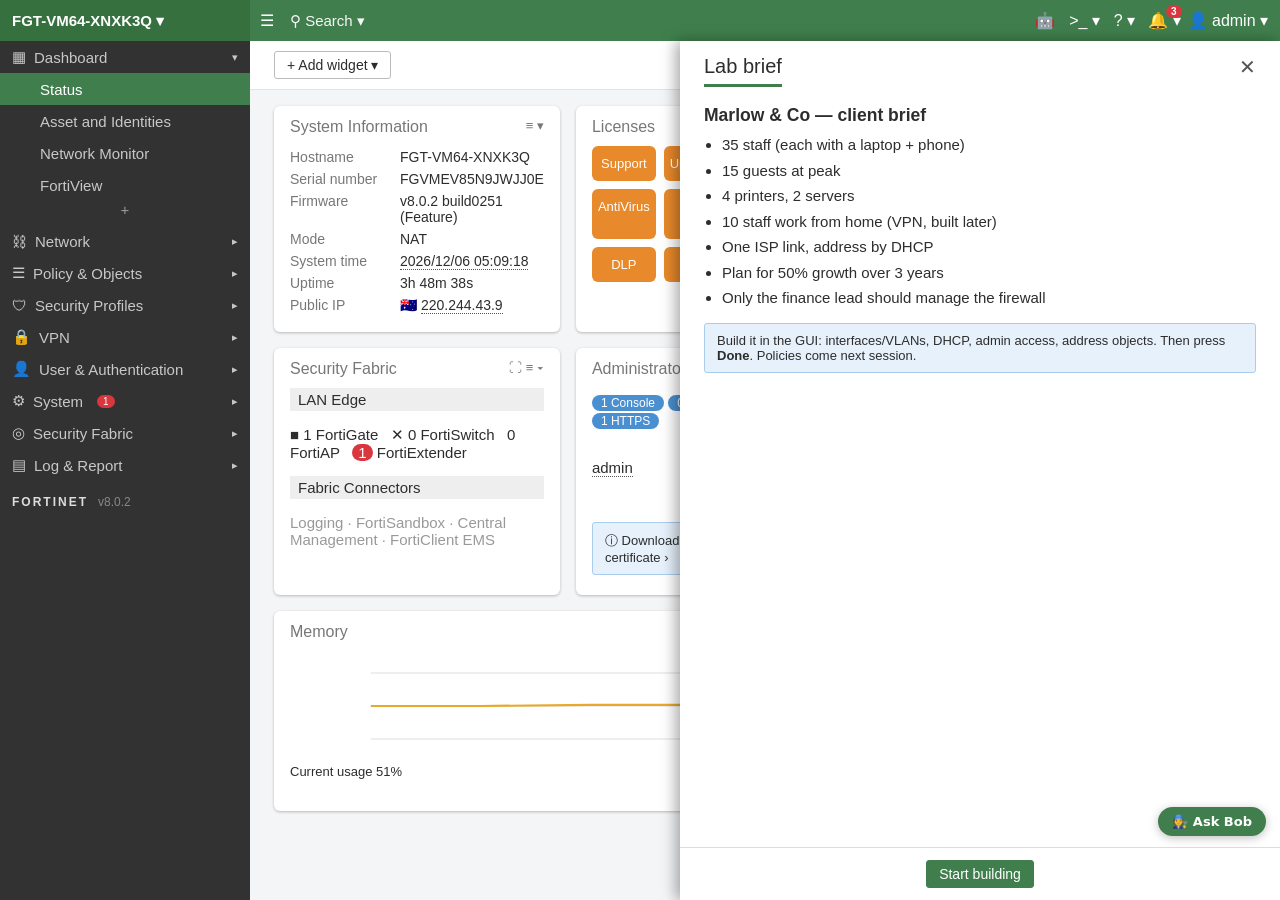
==== commit ea6f1285: "Lab: Bob checks my interfaces/objects/policies/routes/VPN/admin offline, with CLI fixes and Ask real" ====
--- a/lab/index.html
+++ b/lab/index.html
@@ -56,7 +56,7 @@
 `):"No differences."}</pre>`},revview(){const h=r().find(P=>P.id===$("#ov")._rev);h&&($("#ov [data-revout]").innerHTML=`<div class="note blue">Downloads are blocked in this practice mock. Copy the revision text below.</div><textarea class="inp" data-conf readonly style="width:100%;height:220px;font:12px monospace">${_(h.conf)}</textarea><div style="margin-top:8px"><span class="btn" data-ax="copyconf">Copy</span></div>`)},revdel(){const h=$("#ov")._rev;o(r().filter(P=>P.id!==h)),S(),ie("Revision deleted.")},revrevert(){const h=r().find(P=>P.id===$("#ov")._rev);h&&w("Confirm",`<p style="margin-top:0">Revert to revision ${h.id} (${_(h.time)})? The system will reboot.</p>`,{onOk:()=>{A();const P=W(h.conf,()=>{t(),R()});P&&ie(P)}})},runscript(){const h=$("#ov [data-runbox]");h.style.display="block",h.querySelector("textarea").focus()},doscript(){const h=F($("#ov"),"script");if(!h.trim())return k("Script: This field is required.");const P=W(Ee(e.toJSON())+h+`
 `,()=>{}),E=st("fortimock-scripts",[]);E.unshift({name:`script_${E.length+1}.txt`,ok:!P,time:Zn()}),ca("fortimock-scripts",E.slice(0,20)),Q.scripts(),P?k(P):ie("Script executed.","ok")}};return document.addEventListener("click",h=>{const P=h.target;let E;if(E=P.closest("#tmenu [data-sub]")){h.stopPropagation();const O=$("#tmenu");O.querySelectorAll(".fly").forEach(re=>re.remove());const Z=document.createElement("div");Z.className="fly",Z.style.cssText=`position:absolute;right:100%;top:${E.offsetTop}px;background:#fff;border:1px solid #bbb;box-shadow:0 3px 10px rgba(0,0,0,.35);min-width:220px;padding:0`,Z.innerHTML=mc[E.dataset.sub].map(re=>re==="-"?"<hr>":`<div data-adm="${re[0]}">${re[1]}</div>`).join(""),O.appendChild(Z);return}if(E=P.closest("[data-adm]")){h.stopPropagation(),p();const O=E.dataset.adm,Z=n(),re=Z&&e.get("system.accprofile",Z.accprofile);if(["reboot","shutdown","restore","scripts","revisions","firmware"].includes(O)&&re&&re.sysgrp!=="read-write"&&re.sysgrp!=="custom"){ie("Permission denied: your admin profile needs System read/write access.");return}Q[O]();return}if(a&&P.closest("#admdlg")){if(h.stopPropagation(),E=P.closest("[data-ax]")){if(E.dataset.ax==="close"){const O=a&&a._forced;A(),O&&x()}else E.dataset.ax==="ok"&&a._ok(a);return}(E=P.closest(".seg span"))&&([...E.parentNode.children].forEach(O=>O.classList.remove("on")),E.classList.add("on")),(E=P.closest(".tg"))&&E.classList.toggle("on");return}if(E=P.closest("#ov [data-ax]")){h.stopPropagation(),I[E.dataset.ax]();return}if(E=P.closest("#ov tr[data-rev]")){h.stopPropagation(),S(+E.dataset.rev);return}(E=P.closest('#ov .tg[data-ak="enc"]'))&&setTimeout(()=>{const O=$("#ov [data-encrows]");O&&(O.style.display=E.classList.contains("on")?"block":"none")},0)},!0),document.addEventListener("change",h=>{const P=h.target.closest('#ov input[type=file][data-ak="file"]');if(!P||!P.files[0])return;const E=new FileReader;E.onload=()=>{$("#ov")._file=String(E.result),$("#ov [data-fn]").textContent=P.files[0].name},E.readAsText(P.files[0])}),document.addEventListener("keydown",h=>{if(a)if(h.key==="Escape"){h.stopPropagation();const P=a&&a._forced;A(),P&&x()}else h.key==="Enter"&&h.target.tagName!=="TEXTAREA"&&(h.preventDefault(),a._ok&&a._ok(a))},!0),(st(Ps,{}).out||Ie()!=="admin")&&i({out:!1,user:"admin"}),e.on(()=>{const h=st(Ps,{});!h.out&&h.user&&!e.get("system.admin",h.user)&&setTimeout(()=>i({out:!1,user:"admin"}))}),{loginScreen:x,addRev:d,boot:()=>R(),actions:Q}}const Qe=(e,t,s)=>{const a=e.refCount(t,s);return a?`<span class="lnk" data-refs="${Y(t+"|"+s)}">${a}</span>`:"0"},hc=e=>String(e??"").replace(/<[^>]+>/g,"").trim(),qe=(e,t,s={})=>({key:e,cells:t,sort:t.map(hc),...s}),bc='<span style="color:#3cb04f">⬆ Enabled</span>',Na='<span style="color:#d9363e">✖ Disabled</span>',Fs=e=>`<div class="approx" style="color:#888;font-size:12px;margin:6px 24px">${e}</div>`,yc={password:"Local",ldap:"LDAP",radius:"RADIUS"},wc={cols:["Name","Type","Two-factor Authentication","Status","Ref."],create:"user",insights:0,source:e=>[{name:null,rows:e.list("user.local").map(t=>qe("user.local|"+t.name,[`👤 ${_(t.name)}`,yc[t.type]||(ks.find(s=>s[1]===t.type)||[t.type])[0],t.two_factor&&t.two_factor!=="disable"?`<span style="color:#3cb04f">✔ ${t.two_factor==="email"?"Email":"FortiToken"}</span>`:Na,t.status==="disable"?Na:bc,Qe(e,"user.local",t.name)]))}]},vc={cols:["Name","Group Type","Members","Remote Groups","Ref."],create:"group",source:e=>[{name:null,rows:e.list("user.group").map(t=>{const s=t.member.filter(n=>e.get("user.ldap",n)||e.get("user.radius",n)),a=t.member.filter(n=>!s.includes(n));return qe("user.group|"+t.name,[_(t.name),(Da.find(n=>n[1]===t.group_type)||[t.group_type])[0],a.map(n=>`👤 ${_(n)}`).join(" "),s.map(_).concat((t.match||[]).map(n=>_(`${n.server_name}: ${n.group_name||"Any"}`))).join(" "),Qe(e,"user.group",t.name)])})}]},_c={cols:["Name","Server","Port","Distinguished Name","Ref."],create:"ldap",source:e=>[{name:null,rows:e.list("user.ldap").map(t=>qe("user.ldap|"+t.name,[_(t.name),_(t.server),String(t.port||389),_(t.dn),Qe(e,"user.ldap",t.name)]))}],post:Fs("LDAP list columns approximated (not captured).")},Sc={cols:["Name","Server","Ref."],create:"radius",source:e=>[{name:null,rows:e.list("user.radius").map(t=>qe("user.radius|"+t.name,[_(t.name),_([t.server,t.secondary_server].filter(Boolean).join(", ")),Qe(e,"user.radius",t.name)]))}],post:Fs("RADIUS list columns approximated (not captured).")},kc={cols:["Name","Trusted Hosts","Profile","Type","Two-factor Authentication","Expiry"],create:[["Administrator","admin"],["REST API admin","restadmin"],["SSO Admin","ssoadmin"]],insights:2,source:e=>[{name:"System Administrator",rows:e.list("system.admin").map(t=>{const s=t.name===globalThis.__fmUser;return qe("system.admin|"+t.name,[s?`<span style="background:#f3d9a0;padding:1px 6px;border-radius:3px">👤 ${_(t.name)}</span>`:`👤 ${_(t.name)}`,_(ec(t)),`<span style="border-bottom:1px dotted #555">${_(t.accprofile)}</span>`,t.remote_auth?"Remote":"Local",t.two_factor&&t.two_factor!=="disable"?'<span style="color:#3cb04f">✔ Enabled</span>':Na,""])})}]},Pc={cols:["Profile name","Comments","Ref."],create:"aprofile",source:e=>[{name:null,rows:e.list("system.accprofile").filter(t=>!t.hidden).map(t=>qe("system.accprofile|"+t.name,[_(t.name),_(t.comments||""),Qe(e,"system.accprofile",t.name)]))}],total:e=>e.list("system.accprofile").filter(t=>!t.hidden).length},Ft=(e,t,s,a={})=>({cols:["Name","Comments","Ref."],create:s,source:n=>[{name:null,rows:[...n.list(e)].sort((i,r)=>i.name.localeCompare(r.name)).map(i=>qe(e+"|"+i.name,[pe(t)+_(i.name),_(i.comment||""),Qe(n,e,i.name)]))}],...a}),$c=Ft("antivirus.profile","AV","av"),Tc=Ft("webfilter.profile","WEB","web"),Cc=Ft("dnsfilter.profile","DNS","dnsf"),Ac=Ft("application.list","APP","app"),xc=Ft("ips.sensor","IPS","ips"),Dc=Ft("file-filter.profile","FILE","ff"),Nc=e=>({cols:["Name","Read Only","Comments","Ref."],create:"ssl",...e.list("firewall.ssl-ssh-profile").length>=js?{lock:1}:{},source:t=>[{name:null,rows:[...t.list("firewall.ssl-ssh-profile")].sort((s,a)=>s.name.localeCompare(a.name)).map(s=>qe("firewall.ssl-ssh-profile|"+s.name,[pe("SSL")+_(s.name),s.ro?"🔒":"",_(s.comment||""),Qe(t,"firewall.ssl-ssh-profile",s.name)]))}]}),ei="vpn.ipsec.phase1-interface",Ic={"static-fortigate":"Site to Site - FortiGate","dialup-forticlient":"Remote Access - FortiClient",custom:"Custom"},Ec=e=>e===1?{cols:["Name","Value"],tabs:["Tunnels","Settings"],source:()=>[{name:null,rows:[]}],post:Fs("IPsec Settings tab not captured."),insights:0}:{cols:["Tunnel","Interface Binding","Status","Ref."],tabs:["Tunnels","Settings"],insights:0,create:[["Custom IPsec tunnel","vpn"],["IPsec tunnel from template","vpnwiz"],["IPsec aggregate","vagg"]],extra:'<span class="btn sp">View tunnel connections</span>',groupBy:null,source:t=>{const s={};for(const a of t.list(ei)){const n=Ic[a.wizard_type]||"Custom";(s[n]=s[n]||[]).push(a)}return Object.keys(s).map(a=>({name:a,rows:s[a].map(n=>{const i=jt(t,n.name);return qe(ei+"|"+n.name,[`🔒 ${_(n.name)}`,_(n.interface),i.up?'<span style="color:#3cb04f">⬆ Up</span>':i.dial?'<span style="color:#888">◌ Waiting for clients</span>':`<span style="color:#d9363e" title="${Y(i.why)}">⬇ Down</span>`,Qe(t,"system.interface",n.name)])})}))},post:Fs("Tunnel status is simulated: Up when phase 2, a route to the remote gateway and a policy using the tunnel all exist. Hover a Down status for the reason.")},oe=(e,t=-61)=>`command parse error before '${e}'
 Command fail. Return code ${t}`,Lc="Unknown action 0",Rc=e=>J(e?4294967295<<32-e>>>0:0),ti=e=>{const t=e.join(" ");return/^\d+\.\d+\.\d+\.\d+$/.test(t)&&V(t)!==null?{ip:V(t),len:32}:j(t)},Fc=["vlanid","vrf","distance","lease-time","admintimeout","admin-sport","admin-port","admin-ssh-port"],si=["ip","subnet","dst",...Array.from({length:10},(e,t)=>"trusthost"+(t+1))],Mc=["gateway","start-ip","end-ip","default-gateway","netmask"];function Uc(e,{boot:t,refsOf:s,move:a,perm:n=()=>"read-write"}){let i=[],r=[],o=[],d=0,p=null,w=null,A=[];const U=()=>e.list("system.global").hostname||is,F=()=>{const l=A[A.length-1];return`${U()} ${i.length?`(${l?l.ent??l.path:w||i[i.length-1].split(" ").pop()}) `:""}# `},y=document.createElement("div");y.id="cli",y.innerHTML='<div class="ch"><b>CLI Console</b><span style="margin-left:auto;cursor:pointer" data-cli="bob" title="Copy the full config with a review prompt for Bob">➜ Send to Bob</span><span style="cursor:pointer;margin-left:14px" data-cli="copy" title="Copy everything in the console">⧉ Copy CLI</span><span style="cursor:pointer;margin-left:14px" data-cli="clear" title="Clear console">⌫</span><span style="cursor:pointer;margin-left:14px" data-cli="close" title="Close">✕</span></div><pre data-out></pre><div class="ci"><span data-pr></span><input data-in spellcheck="false" autocomplete="off"></div>',document.body.appendChild(y);const k=y.querySelector("[data-out]"),g=y.querySelector("[data-in]"),T=y.querySelector("[data-pr]"),x=l=>{k.textContent+=l+`
-`,k.scrollTop=k.scrollHeight},R=()=>{T.textContent=p?"":F()},Q=()=>{y.classList.contains("on")||(y.classList.add("on"),(!k.textContent||Le)&&(Le=!1,k.textContent="",x(`Connected · SubnetPal Lab build 63
+`,k.scrollTop=k.scrollHeight},R=()=>{T.textContent=p?"":F()},Q=()=>{y.classList.contains("on")||(y.classList.add("on"),(!k.textContent||Le)&&(Le=!1,k.textContent="",x(`Connected · SubnetPal Lab build 64
 (Practice mock: ping/traceroute results come from the routing table, not a real network.)
 `)),R()),g.focus()},S=()=>y.classList.remove("on");function B(){return["Version: FortiGate-VM64 v8.0.2,build0251,261118 (GA.F)","Security Level: 2","Firmware Signature: certified","Virus-DB: 1.00000(2018-04-09 18:07)","IPS-DB: 6.00741(2015-12-01 02:30)","IPS-ETDB: 6.00741(2015-12-01 02:30)","APP-DB: 6.00741(2015-12-01 02:30)","Proxy-IPS-DB: 6.00741(2015-12-01 02:30)","Proxy-IPS-ETDB: 6.00741(2015-12-01 02:30)","Proxy-APP-DB: 6.00741(2015-12-01 02:30)","FMWP-DB: 24.00111(2024-11-06 13:21)","IPS Malicious URL Database: 1.00001(2015-01-01 01:01)","IoT-Detect: 0.00000(2022-08-17 17:31)","OT-Detect-DB: 0.00000(2001-01-01 00:00)","OT-Patch-DB: 0.00000(2001-01-01 00:00)","OT-Threat-DB: 6.00741(2015-12-01 02:30)",`Serial-Number: ${vo}`,"License Status: Valid","License Expiration Date: 2026-12-03","VM Resources: 1 CPU/1 allowed, 1989 MB RAM/2048 MB allowed","Log hard disk: Available",`Hostname: ${U()}`,"Private Encryption: Disable","Operation Mode: NAT","Current virtual domain: root","Max number of virtual domains: 1","Virtual domains status: 1 in NAT mode, 0 in TP mode","Virtual domain configuration: disable","FIPS-CC mode: disable","Current HA mode: standalone","Branch point: 0251","Release Version Information: GA",`System time: ${W()}`,"Last reboot reason: warm reboot"].join(`
 `)}function W(){const l=new Date().toString().split(" ");return`${l[0]} ${l[1]} ${l[2]} ${l[4]} ${l[3]}`}function N(){const l=Math.floor(performance.now()/1e3)+13717;return["CPU states: 0% user 0% system 0% nice 100% idle 0% iowait 0% irq 0% softirq","CPU0 states: 0% user 0% system 0% nice 100% idle 0% iowait 0% irq 0% softirq","Memory: 2034164k total, 1037428k used (51.0%), 832184k free (40.9%), 164552k freeable (8.1%)","Average network usage: 2 / 1 kbps in 1 minute, 2 / 1 kbps in 10 minutes, 2 / 1 kbps in 30 minutes","Maximal network usage: 9 / 4 kbps in 1 minute, 9 / 4 kbps in 10 minutes, 13 / 6 kbps in 30 minutes","Average sessions: 8 sessions in 1 minute, 8 sessions in 10 minutes, 8 sessions in 30 minutes","Maximal sessions: 12 sessions in 1 minute, 14 sessions in 10 minutes, 14 sessions in 30 minutes","Average session setup rate: 0 sessions per second in last 1 minute, 0 sessions per second in last 10 minutes, 0 sessions per second in last 30 minutes","Maximal session setup rate: 1 sessions per second in last 1 minute, 2 sessions per second in last 10 minutes, 2 sessions per second in last 30 minutes","Average NPU sessions: 0 sessions in last 1 minute, 0 sessions in last 10 minutes, 0 sessions in last 30 minutes","Maximal NPU sessions: 0 sessions in last 1 minute, 0 sessions in last 10 minutes, 0 sessions in last 30 minutes","Average nTurbo sessions: 0 sessions in last 1 minute, 0 sessions in last 10 minutes, 0 sessions in last 30 minutes","Maximal nTurbo sessions: 0 sessions in last 1 minute, 0 sessions in last 10 minutes, 0 sessions in last 30 minutes","Virus caught: 0 total in 1 minute","IPS attacks blocked: 0 total in 1 minute",`Uptime: ${Math.floor(l/86400)} days,  ${Math.floor(l/3600)%24} hours,  ${Math.floor(l/60)%60} minutes`].join(`
@@ -268,7 +268,7 @@
 Do you want to continue? (y/n)`):c[0]==="factoryreset"?(p=()=>(e.reset(),S(),t(),""),`This operation will reset the system to factory default!
 Do you want to continue? (y/n)`):oe(c[0]||"execute")}return m==="diagnose"?Wr(c):m==="exit"?(i=[],r=[],w=null,A=[],Le=!0,`
 Connection closed. Click the console to reconnect.`):Lc}function yn(l){if(x(F()+l),l.trim()&&(o.push(l),d=o.length),Le){x("Connection closed. Click the console to reconnect.");return}let u;try{u=Mt(l.trim())}catch(m){u=`Command fail. ${m.message}`}u&&x(u),R()}g.addEventListener("paste",l=>{const u=(l.clipboardData||window.clipboardData)?.getData("text")||"",m=g.selectionStart??g.value.length,c=g.selectionEnd??m,b=g.value.slice(0,m)+u+g.value.slice(c),D=/[\r\n]/.test(u)?b.split(/\r\n|\r|\n/):eo(b);if(!(D.length<2)){l.preventDefault(),g.value="";for(const M of D){const C=M.replace(/\t/g," ");C.trim()&&!C.trim().startsWith("#")&&yn(C)}}});const wn=new Set(["config","edit","set","unset","append","select","unselect","next","end","abort","show","get","delete","purge","rename","move","execute","diagnose"]);function eo(l){const u=l.match(/"[^"]*"?|'[^']*'?|\S+/g)||[];if(!u.length||!(wn.has(u[0])||u[0].startsWith("#")))return[l];const m=[];let c=[],b=!1;for(const D of u){if(b){if(D!=="config")continue;b=!1}if(D.startsWith("#")){c.length&&m.push(c.join(" ")),c=[],b=!0;continue}wn.has(D)&&c.length&&(m.push(c.join(" ")),c=[]),c.push(D)}return c.length&&m.push(c.join(" ")),m}return g.addEventListener("keydown",l=>{if(l.key==="Enter"){const u=g.value;g.value="",yn(u)}else if(l.key==="ArrowUp")d>0&&(g.value=o[--d]),l.preventDefault();else if(l.key==="ArrowDown")g.value=d<o.length-1?o[++d]:(d=o.length,""),l.preventDefault();else if(l.key==="Tab"){l.preventDefault();const u=g.value.split(" "),m=u.pop(),c=u.length?We.map(D=>D.split(" ")).filter(D=>D.slice(0,u.length-1).join(" ")===u.slice(1).join(" ")).map(D=>D[u.length-1]).filter(Boolean):i.length?["abort","delete","edit","end","get","next","set","show","unset"]:["config","diagnose","execute","exit","get","show"],b=[...new Set(c)].filter(D=>D.startsWith(m));b.length===1?g.value=[...u,b[0]].join(" ")+" ":b.length&&x(b.join("  "))}else l.key==="Escape"&&l.stopPropagation()}),y.addEventListener("click",l=>{const u=l.target.closest("[data-cli]"),CP=(t,b,a,z)=>{const f=()=>{b.textContent=z,setTimeout(()=>{b.textContent=a},1800)},o=()=>{const v=document.createElement("textarea");v.value=t,document.body.appendChild(v),v.select();try{document.execCommand("copy")}catch{}v.remove(),f()};navigator.clipboard&&navigator.clipboard.writeText?navigator.clipboard.writeText(t).then(f,o):o()},BOB=()=>{let n="";try{const s=parent!==window&&parent.SubnetPal&&parent.SubnetPal.state,c=s&&s.clients&&s.clients[s.current];n=c&&c.name||""}catch{}let t="";try{t=fe(["full-configuration"])}catch{}return`Bob, review this FortiGate config built from SubnetPal${n?` for client "${n}"`:""} (FortiOS 8.0.2 practice mock, SubnetPal Lab). Check: policy order (final deny last), NAT (internet only), security profiles on outbound policies, admin hardening (trusted hosts, MFA, admin access per interface), VLANs and DHCP. List issues by severity (High, Medium, Low), each with the fix as FortiOS CLI where possible.\n\nHand steps SubnetPal leaves on its checklist on purpose (they need a token serial or a password, so they are not in the CLI): FortiToken MFA on the admin account, and a second named super_admin as a break-glass account before retiring the default admin. Mock factory defaults (unused ports up, local user guest) are not SubnetPal output.\n\n${t}`};u?u.dataset.cli==="close"?S():u.dataset.cli==="copy"?CP(k.textContent,u,"⧉ Copy CLI","✔ Copied"):u.dataset.cli==="bob"?CP(BOB(),u,"➜ Send to Bob","✔ Copied, paste it to Bob"):k.textContent="":(Le&&(Le=!1,k.textContent="",x(`Connected
-`),R()),g.focus())}),document.addEventListener("keydown",l=>{l.ctrlKey&&(l.key==="`"||l.code==="Backquote")&&(l.preventDefault(),y.classList.contains("on")?S():Q())}),document.addEventListener("fm:session",()=>{S(),k.textContent="",i=[],r=[],w=null,A=[],o=[],d=0,Le=!0}),{open:Q,close:S,editIn(l,u){Q(),i=[],r=[],w=null,A=[];for(const m of[`config ${l}`,`edit ${u}`]){x(F()+m);const c=ea(m);c&&x(c)}R()},run:l=>{Q(),x(F()+l);const u=Mt(l.trim());return u&&x(u),R(),u}}}const Oc="https://docs.fortinet.com/product/fortigate/8.0",gt=(e,t=Oc)=>`<a href="${t}" target="_blank" rel="noopener" style="display:block;padding:7px 14px;color:inherit;text-decoration:none">${e} ↗</a>`,Hc=`<small>ONLINE GUIDES - FORTIVIEW DASHBOARD</small>${gt("Relevant documentation")}${gt("Video tutorials","https://video.fortinet.com")}<hr>${gt("FortiOS 8.0 GUI Tips and Tricks")}<small>FORTIOS 8.0.2</small>${gt("Release notes")}${gt("Release overview")}<small>ADDITIONAL SUPPORT</small>${gt("Fortinet Community","https://community.fortinet.com")}<div data-tb="stk">Generate Support Tool Key</div><div data-tb="debug">FortiCare Debug Report ⤓</div>`,za=e=>`<div style="display:flex;gap:16px;border-bottom:1px solid #ddd"><b data-tb="bell0" style="cursor:pointer;${e?"font-weight:400":"border-bottom:3px solid #407f4d"}">General <span class="bd" style="background:#d9363e;color:#fff;border-radius:9px;padding:0 5px">3</span></b><span data-tb="bell1" style="cursor:pointer;${e?"font-weight:700;border-bottom:3px solid #407f4d":""}">Event Alerts</span></div>${e?'<div style="color:#888;text-align:center;padding:20px 14px">No event alerts <span class="btn" data-p="auto" data-n="Automation" style="margin-left:8px">⚙</span></div>':'<div data-p="settings" data-n="Settings" style="border-left:4px solid #d9363e;cursor:pointer">FortiGate time is out of sync.</div><div data-p="fguard" data-n="FortiGuard" style="border-left:4px solid #e8a82b;cursor:pointer">FortiGate Cloud access subscription is inactive or expiring.</div><div data-p="fw" data-n="Firmware & Registration" style="border-left:4px solid #e8a82b;cursor:pointer">Evaluation VM License in use.</div>'}`,Gc=()=>`<div class="search"><input placeholder="Search" data-tb="hostq"></div><div data-tb="hostsel" style="background:#407f4d;color:#fff;cursor:pointer">${globalThis.__fmHost||is}</div>`,jc=e=>`<div data-tb="jump" style="cursor:pointer">Jump to page <span class="kc2">Ctrl + Shift + D</span></div><div style="color:#888;font-size:12px;padding-bottom:0">Open</div>${e.length?e.map(([t,s])=>`<div data-p="${_(t)}" data-n="${_(s)}" style="cursor:pointer;padding-left:24px">${_(s)}</div>`).join(""):'<div style="color:#999;padding-left:24px">No recent pages</div>'}<div data-tb="cli" style="cursor:pointer">CLI diagnostics</div><div data-tb="cfgsearch" style="cursor:pointer">Search configuration <span class="kc2">Ctrl + /</span></div>`,Vc=()=>{const e=[];for(const t of ns)for(const s of t[2])s!=="-"&&e.push({g:t[0],n:s[0],p:s[1]});return e};function qc({go:e,toast:t,cli:s,loginScreen:a,timeoutMin:n,cfgItems:i,openObj:r}){document.title=globalThis.__fmHost||is;const o=()=>{const y=$("#tmenu");y&&y.remove()},d=()=>w("Jump to page",Vc,y=>e(y.p,y.n)),p=()=>w("Search configuration",i,y=>r(y));function w(y,k,g){o();const T=$("#jump");T&&T.remove();const x=document.createElement("div");x.id="jump",x.style.cssText="position:fixed;inset:0;z-index:110;background:rgba(0,0,0,.25)",x.innerHTML=`<div style="position:absolute;left:50%;top:70px;transform:translateX(-50%);width:min(520px,92vw);background:#fff;box-shadow:0 4px 20px rgba(0,0,0,.4);border-radius:4px"><input class="inp" data-jq placeholder="${y}" style="width:100%;box-sizing:border-box;border:0;border-bottom:1px solid #ddd;padding:12px"><div data-jl style="max-height:360px;overflow:auto"></div></div>`,document.body.appendChild(x);const R=x.querySelector("[data-jq]"),Q=x.querySelector("[data-jl]");let S=[],B=0;const W=()=>{const I=R.value.trim().toLowerCase();S=k().filter(h=>!I||`${h.g} ${h.n} ${h.t||""}`.toLowerCase().includes(I)).slice(0,40),B=Math.min(B,Math.max(0,S.length-1)),Q.innerHTML=S.length?S.map((h,P)=>`<div data-ji="${P}" style="padding:8px 14px;cursor:pointer;${P===B?"background:#eef5ef":""}"><span style="color:#888">${_(h.g)} ›</span> ${_(h.n)}</div>`).join(""):'<div style="padding:10px 14px;color:#888">No results</div>'},N=I=>{const h=S[I];x.remove(),h&&g(h)};R.addEventListener("input",()=>{B=0,W()}),R.addEventListener("keydown",I=>{I.key==="ArrowDown"?(B=Math.min(B+1,S.length-1),W(),I.preventDefault()):I.key==="ArrowUp"?(B=Math.max(B-1,0),W(),I.preventDefault()):I.key==="Enter"?N(B):I.key==="Escape"&&(I.stopPropagation(),x.remove())}),x.addEventListener("click",I=>{const h=I.target.closest("[data-ji]");h?N(+h.dataset.ji):I.target===x&&x.remove()}),W(),R.focus()}document.addEventListener("click",y=>{const k=y.target;let g;if(g=k.closest("#tmenu [data-tb]")){const T=g.dataset.tb;if(T==="hostq")return;if(y.stopPropagation(),T==="bell0"||T==="bell1"){$("#tmenu").innerHTML=za(T==="bell1");return}o(),T==="jump"?d():T==="cfgsearch"?p():T==="cli"?s.open():T==="codelab"?t("CLI Code Lab is not modelled in this practice mock."):T==="stk"?t("Support tool key generated. It is valid for 24 hours."):T==="debug"&&t("Downloads are blocked in this practice mock.");return}if(k.closest("#tmenu a")){o();return}k.closest("#tmenu [data-p]")&&setTimeout(o,0),k.closest("[data-burger]")&&document.body.classList.toggle("sidecol")},!0),document.addEventListener("keydown",y=>{y.ctrlKey&&y.shiftKey&&(y.key==="D"||y.key==="d")&&(y.preventDefault(),d()),y.ctrlKey&&!y.shiftKey&&y.key==="/"&&(y.preventDefault(),p())});const A=Date.now(),U=3*3600+2880+37,F=y=>{const k=g=>String(g).padStart(2,"0");return`${y.getFullYear()}/${k(y.getMonth()+1)}/${k(y.getDate())} ${k(y.getHours())}:${k(y.getMinutes())}:${k(y.getSeconds())}`};setInterval(()=>{document.querySelectorAll("[data-clock]").forEach(g=>{g.textContent=F(new Date)});const y=U+Math.floor((Date.now()-A)/1e3),k=Math.floor(y/86400);document.querySelectorAll("[data-uptime]").forEach(g=>{g.textContent=`${k?k+"d ":""}${Math.floor(y/3600)%24}h ${Math.floor(y/60)%60}m ${y%60}s`})},1e3)}Vt.adm=fc;Object.assign(Vt,{help:Hc,bell:za(0),host:Gc,srch:()=>jc($s),cli:'<div data-tb="cli" style="cursor:pointer">&gt;_ CLI Console <span class="kc2">Ctrl + `</span></div><div data-tb="codelab" style="cursor:pointer">CLI Code Lab</div>'});const H=new bo(vt,{migrate:()=>Xo()});Object.defineProperty(globalThis,"__fmHost",{get:()=>H.list("system.global").hostname,configurable:!0});window.__fm={store:H,get admin(){return Ws}};const Ia={settings:"system-settings"},ai=e=>Ia[e]||e,Bc=e=>Object.keys(Ia).find(t=>Ia[t]===e)||e;function yr(){let e="";try{e=Bc(decodeURIComponent(location.hash.slice(1)))}catch{}for(const t of ns)for(const s of t[2])if(s!=="-"&&s[1]===e)return[t[0],s[1],s[0]];if(/^udash-\d+$/.test(e))try{const t=JSON.parse(localStorage.getItem("fortimock-dash")||"[]")[+e.slice(6)];if(t)return["Dashboard",e,t.name]}catch{}return["Dashboard","dash","Status"]}let[ts,L,Ka]=yr();const xt={"system.interface":Ti,"system.zone":Ai,"firewall.address":Di,"router.static":wi,"firewall.addrgrp":Ri,"firewall.service.custom":Fi,"firewall.service.group":Mi,"firewall.schedule.recurring":Ui,"firewall.schedule.onetime":Oi,"firewall.schedule.group":Hi,"firewall.policy":Yi,"user.local":Rs,"user.group":tr,"user.ldap":ar,"user.radius":nr,"system.admin":rr,"system.accprofile":or,...Gl,"vpn.ipsec.phase1-interface":Ua},qs=e=>wo(H,Ie(),e),Ya=e=>{const t=ns.find(s=>s[2].some(a=>a!=="-"&&a[1]===e));return t?qs(di[t[0]]):"read-write"};rl(e=>qs(pi(e)));const da={users:{user:Rs},groups:{group:tr},ldap:{ldap:ar},radius:{radius:nr},admins:{admin:rr},aprof:{aprofile:or},av:{av:ji},web:{web:Vi},dnsf:{dnsf:qi},app:{app:Bi},ips:{ips:Wi},ff:{ff:zi},ssl:{ssl:Ki},vpnt:{vpn:Ua,vpnwiz:ws}},Fe={interfaces:()=>bl,static:()=>yl,addr:()=>se("addr").tab===1?{...En,cols:["Name","Type","Interface","Members","IP","Tags","Ref."]}:En,svc:()=>({...Rn,cols:se("svc").tab===1?["Name","Members","Comments","Ref."]:["Name","Details","IP/FQDN","Category","Protocol","Ref."],pre:se("svc").tab===1?null:Rn.pre}),sched:()=>({...Sl,cols:[["Name","Days","Start","End","Ref."],["Name","Start","End","Ref."],["Name","Members","Ref."]][se("sched").tab]}),policy:()=>kl,av:()=>$c,web:()=>Tc,dnsf:()=>Cc,app:()=>Ac,ips:()=>xc,ff:()=>Dc,ssl:()=>Nc(H),vpnt:()=>Ec(se("vpnt").tab),users:()=>wc,groups:()=>vc,ldap:()=>_c,radius:()=>Sc,admins:()=>kc,aprof:()=>Pc},Ye=e=>Fe[e]?Fe[e]():ve[e];function wr(){let e="";for(const t of ns){if(qs(di[t[0]])==="none")continue;const s=t[0]===ts;if(e+=`<div class="g" data-g="${t[0]}"><span>${t[1]}</span>${t[0]}${t[3]?'<span class="bd">1</span>':""}<span class="ch">${s?"▾":"▸"}</span></div>`,s){for(const a of t[2])a==="-"?e+='<div class="div"></div>':e+=`<div class="l ${L===a[1]&&a[0]===Ka?"act":""}" data-p="${a[1]}" data-n="${a[0]}">${a[0]}${a[0]==="Settings"?'<span class="bd">1</span>':""}<span class="star">☆</span></div>`;t[0]==="Dashboard"&&(Bs().forEach((a,n)=>{e+=`<div class="l ${L==="udash-"+n?"act":""}" data-p="udash-${n}" data-n="${Y(a.name)}">${_(a.name)}<span class="star">☆</span></div>`}),e+='<div class="plus" data-adddash>+</div>')}}e+='<div class="foot"><b>FORTINET</b> &nbsp; v8.0.2</div>',$("#side").innerHTML=e}function Wc(e,t){const s=co[e];if(!s)return"";let a=s.rc2?He(!0,!1):He(!0,!0);return s.rc&&(a=a.replace("<h4>Additional","<h4>Interface</h4>"+s.rc.map(n=>`<div style="font-size:13px;margin:2px 0">${n}</div>`).join("")+"<h4>Additional")),`<div class="ovh"><h1>${s.t}</h1><span class="x" data-close="${t}">✕</span></div><div class="ovb"><div class="card"><div class="bdy" style="padding-top:4px">${nt(s.rows)}</div></div>${a}</div><div class="ovf">${(s.foot||["OK","Cancel"]).map((n,i)=>`<span class="btn ${i===(s.foot?1:0)?"g":""}" data-close="${t}">${n}</span>`).join("")}</div>`}const ni={proute:"New Policy Route",dos:"New DoS Policy",tags:"New Tag Category",vip:"New Virtual IP",ippool:"New Dynamic IP Pool",sdn:"New SDN Connector Address",xconn:"New External Connector",sso:"New SAML Server",wro:"New URL Override",wpo:"New Web Profile Override"};function ii(e){Ct();const t=$("#ov");t.innerHTML=`<div class="ovh"><h1>${_(e)}</h1><span class="x" data-close="1">✕</span></div><div class="ovb"><div class="card"><div class="bdy"><div class="note blue">This form was not captured from your VM and is not modelled yet in this practice mock. Nothing is saved.</div></div></div></div><div class="ovf"><span class="btn" data-close="1">Cancel</span></div>`,t.classList.add("on")}function Ea(e,t=1){Ct();const s=$(t===1?"#ov":"#ov2");s.innerHTML=Wc(e,t),s.classList.add("on")}function zc(e){const t=ci[e]||["(none)"];$("#pick").innerHTML=`<div class="ph">Select Entries<span class="x">✕</span></div><div style="padding:0 16px 8px"><span class="search"><input placeholder="Search"> <b>+</b></span></div><div class="pl">${t.map(s=>s.startsWith("—")?`<div class="hd">${s}</div>`:`<div>${s}</div>`).join("")}</div><div class="ovf"><span class="btn x">Close</span></div>`,$("#pick").classList.add("on")}function Xe(){Gs(),$("#ov").classList.remove("on"),$("#ov").style.left="",$("#ov2").classList.remove("on"),$("#pick").classList.remove("on")}document.addEventListener("fm:closeforms",Xe);document.addEventListener("fm:formclosed",()=>{se(L)&&(se(L).sel=[]),ss()});function vr(e){let t="";return e.donut&&(t+=`<div class="cards4" style="grid-template-columns:repeat(3,1fr)"><div class="wc" style="min-height:120px"><h3>Category</h3>${e.donut===1?"Network Services 11 · Remote Access 9 · VoIP, Messaging 9 · File Access 8 · Tunneling 8 — <b>85 Total</b>":e.donut===2?"Category 2,414 total":"Severity 5,864 total"}</div><div class="wc" style="min-height:120px"><h3>${e.donut===1?"Protocol":e.donut===2?"Technology":"Target"}</h3>${e.donut===1?"TCP/UDP/UDP-Lite/SCTP 75 · IP 5 · ICMP 5":e.donut===2?"Browser-Based 1,666 · Client-Server 934 · Network-Protocol 361 · Peer-to-Peer 101":"Server 3,685 · Client 3,366"}</div><div class="wc" style="min-height:120px"><h3>${e.donut===3?"OS":"Classifications"}</h3>${e.donut===3?"Windows 6,482 · Linux 1,657 · MacOS 1,025 · All 843 · Solaris 514":e.donut===2?"2,414 Unclassified":"—"}</div></div>`),e.cards&&(t+=`<div class="cards4" style="grid-template-columns:repeat(3,1fr)">${e.cards.map(s=>`<div class="wc" style="min-height:90px"><h3 style="border-bottom:3px solid #407f4d;display:inline-block">${s}</h3><br>0 Devices</div>`).join("")}</div>`),t}function Kc(){const e=Ci(H),t=a=>{const n=i=>String(i).padStart(2,"0");return`${a.getFullYear()}/${n(a.getMonth()+1)}/${n(a.getDate())} ${n(a.getHours())}:${n(a.getMinutes())}:${n(a.getSeconds())}`},s=e.map(a=>`<tr class="row"><td>💻 ${_(a.host)}</td><td>${_(a.intf)}</td><td>${_(a.ip)}</td><td>${_(a.mac)}</td><td>${_(a.vci)}</td><td>${t(a.expires)}</td><td><span style="color:#3cb04f">● Leased</span></td></tr>`).join("");return`<div class="tb"><span class="btn" data-refresh>⟳</span><span class="btn dis">Revoke</span><span class="search"><input placeholder="Search"></span></div><table class="t"><tr>${["Device","Interface","IP Address","MAC Address","Vendor class","Expires","Status"].map(a=>`<th>${a}</th>`).join("")}</tr>${s}</table>${e.length?"":'<div class="noresult" style="height:120px">No results</div>'}<div class="foot"><span class="i"></span><span class="n">${e.length}</span></div><div class="approx" style="color:#888;font-size:12px;margin:6px 24px">DHCP tab layout approximated. Clients are simulated: two per enabled DHCP server so you can practise reading leases.</div>`}Yt.dnet=()=>{const e=Ns(H).filter(a=>a.active),t=a=>{const n={};return e.forEach(i=>{n[i[a]]=(n[i[a]]||0)+1}),n},s=a=>Object.entries(a).map(([n,i])=>`● ${_(n)} ${i}`).join(" &nbsp; ");return`<div class="tabs"><div class="on">Routing</div><div>Security</div><div>SD-WAN</div><div>VPN</div><div style="margin-left:auto"><span class="btn">+ Add tab ▾</span></div></div><div class="tb"><span class="btn sp" data-refresh>⟳</span><span class="btn">Static & Dynamic ▾</span></div><div class="cards4" style="grid-template-columns:1fr 1fr"><div class="wc" style="min-height:140px"><h3>Type</h3>${s(t("type"))} &nbsp; <b>${e.length} Total</b></div><div class="wc" style="min-height:140px"><h3>Interfaces</h3>${s(t("dev"))} &nbsp; <b>${e.length} Total</b></div></div><div class="tb"><span class="btn" data-rlookup>Route Lookup</span><span class="btn dis">Create Address</span><span class="btn dis">Edit</span><span class="search"><input placeholder="Search"></span></div><table class="t"><tr><th><span class="cb"></span></th><th>Network</th><th>Gateway IP</th><th>Interfaces</th><th>Distance</th><th>Type</th></tr>${e.map(a=>`<tr class="row"><td><span class="cb"></span></td><td class="dot">${zt(a.dst).split("/")[0]}/${a.dst.len}</td><td class="dot">${a.gw}</td><td>${_(a.dev)}</td><td>${a.dist}</td><td>${a.type}</td></tr>`).join("")}</table><div class="foot"><span class="n">${e.length}</span></div>`};Is.listPage=e=>_s(e,ve[e],H,vr(ve[e]));const Ja=(e,t)=>{try{return JSON.parse(localStorage.getItem(e))??t}catch{return t}},La=(e,t)=>{try{localStorage.setItem(e,JSON.stringify(t))}catch{}},Bs=()=>Ja("fortimock-dash",[]),Yc=["Name","Members","Comments","Ref."],Jc=["Name","Comments","Ref."];function Xa(e,t){const s=e.tabs[t]||"";return{...e,rows:[],total:0,cols:e.tabCols&&e.tabCols[t]||(/Group/.test(s)?Yc:Jc),donut:0,cards:0}}const _r='<div class="approx" style="color:#888;font-size:12px;margin:6px 24px">This tab was not captured from your VM. Columns are approximated.</div>',Sr=()=>`${L}|${window._st||""}|${window._ls||""}|${window._fg||""}`,kr=()=>[...document.querySelectorAll("#main .page input.inp, #main .page textarea, #main .page select, #main .page .tg, #main .page .seg, #main .page .chk i")];function Xc(){return kr().map(e=>e.classList.contains("tg")||e.tagName==="I"?e.classList.contains("on"):e.classList.contains("seg")?[...e.children].findIndex(t=>t.classList.contains("on")):e.value)}function Qc(e){const t=kr();if(!e||e.length!==t.length)return;t.forEach((a,n)=>{a.classList.contains("tg")?a.classList.toggle("on",!!e[n]):a.tagName==="I"?(a.classList.toggle("on",!!e[n]),a.textContent=e[n]?"✓":""):a.classList.contains("seg")?[...a.children].forEach((i,r)=>i.classList.toggle("on",r===e[n])):a.value=e[n]});const s=document.querySelector("#main [data-dnsspec]");if(s){const a=(document.querySelector("#main .seg span.on")||{}).textContent==="Specify";s.style.display=a?"block":"none";const n=document.querySelector("#main [data-dnsfg]");n&&(n.style.display=a?"none":"block")}}const Pr=()=>[...document.querySelectorAll("#main .sticky .btn.g")].find(e=>e.textContent.trim()==="Apply");function $r(){const e=Pr();e&&e.classList.remove("dis")}function we(){wr(),Is.curName=Ka;let e;const t=Ya(L);if(t==="none")e='<div class="errbox">Error — Access denied. <span class="btn" data-p="dash" data-n="Status">Return</span></div>';else if(Fe[L]){const a=Ye(L);e=_s(L,a,H,a.faceplate?a.faceplate(H):a.pre?a.pre(H):"")+(a.post||"")}else if(/^udash-\d+$/.test(L)){const a=Bs()[+L.slice(6)];e=a?`<div class="tb"><span class="btn">+ Add widget ▾</span><span class="btn sp" data-deldash="${L.slice(6)}">🗑 Delete dashboard</span></div><div class="noresult" style="height:200px">${a.layout==="monitor"?"Select a monitor to show here.":"No widgets. Use + Add widget."}</div><div class="approx" style="color:#888;font-size:12px;margin:6px 24px">Custom dashboards: widget picker not modelled.</div>`:'<div class="errbox">Error — Access denied.</div>'}else if(Yt[L])e=Yt[L]();else if(ve[L]){const a=ve[L],n=se(L).tab;e=a.tabs&&n>0?_s(L,Xa(a,n),H,"")+_r:_s(L,a,H,vr(a))}else e='<div class="errbox">Error — Access denied. <span class="btn" data-p="dash" data-n="Status">Return</span></div>';$("#main").innerHTML=`<div class="page">${e}</div>`,t==="read"&&document.querySelectorAll("#main [data-new], #main [data-menu]").forEach(a=>{a.classList.add("dis"),a.removeAttribute("data-new"),a.removeAttribute("data-menu"),a.title="Your admin profile has read-only access here."}),Qc(Ja("fortimock-pagestate",{})[Sr()]);const s=Pr();s&&s.classList.add("dis"),rs()}function ss(){const e=new Set(se(L).sel);document.querySelectorAll("#main tr.row[data-key]").forEach(t=>t.classList.toggle("sel",e.has(t.dataset.key))),rs()}function ot(){const e=document.querySelector(`[data-ltable="${L}"]`),t=ve[L],s=!Fe[L]&&t&&t.tabs&&se(L).tab>0?Xa(t,se(L).tab):Ye(L);e&&(e.innerHTML=Li(L,s,H)),rs()}function Je(e,t){L=e,Ka=t,Xe();const s=ns.find(a=>a[2].some(n=>n!=="-"&&n[1]===e));s&&(ts=s[0]);try{location.hash.slice(1)!==ai(e)&&history.pushState(null,"","#"+ai(e))}catch{}$s.splice(0,$s.length,...[[e,t],...$s.filter(a=>a[0]!==e)].slice(0,6)),we()}const $s=[];window.addEventListener("hashchange",()=>{const[e,t,s]=yr();t!==L&&(ts=e,Je(t,s))});H.on(()=>{we()});const ut=e=>{const t=e.indexOf("|");return{t:e.slice(0,t),k:e.slice(t+1)}};function Dt(){if(Yt[L]||!Ye(L))return[];const e=se(L),{flat:t}=Ha(L,Ye(L),H),s=new Set(t.map(a=>a.key));return e.sel=e.sel.filter(a=>s.has(a)),e.sel}function Qa(e){if(!Fe[L]){const n=ve[L];return{edit:e.length===1&&!!(n&&n.edit),clone:!1,del:!1}}const t=e.map(ut).map(n=>({...n,o:H.get(n.t,n.k)})).filter(n=>n.o),s=n=>xt[n.t]&&(!n.o.ro||n.t==="firewall.ssl-ssh-profile"),a={edit:t.length===1&&s(t[0]),clone:t.length===1&&s(t[0])&&!(n=>n.o.type==="physical")(t[0]),del:t.length>0&&t.every(n=>xt[n.t]&&!(n.t==="system.interface"&&n.o.sys))};return L==="interfaces"&&(a.status=t.length>0&&t.every(n=>n.t==="system.interface"&&!n.o.ro)),L==="ssl"&&H.list("firewall.ssl-ssh-profile").length>=js&&(a.clone=!1),["av","web","dnsf","app","ips","ff","ssl"].includes(L)&&(a.del=a.del&&t.every(n=>!n.o.ro&&!H.refCount(n.t,n.k))),t.some(n=>n.o.ro&&n.t==="firewall.ssl-ssh-profile")&&(a.del=!1,a.edit=t.length===1),Ya(L)==="read"&&(a.clone=!1,a.del=!1,a.status!==void 0&&(a.status=!1)),a}function Zc(e){ve[L]&&ve[L].certs&&document.querySelectorAll("#main .tb .btn").forEach(t=>{/^(Edit|Delete|View Details|Download)$/.test(t.textContent.trim())&&(t.classList.toggle("dis",!e),t.dataset.cert=t.textContent.trim())})}function rs(){if(Zc(Dt().length),Hs()||$("#ov").classList.contains("on"))return Ct();const e=Dt();if(!e.length)return Ct();il(e.length,Qa(e))}function Za(e){if(!Fe[L]){const n=ve[L];n&&n.edit?Ea(n.edit):ie("No edit form was captured for this page");return}const{t,k:s}=ut(e),a=H.get(t,s);if(a){if(t==="system.interface"&&a.type==="tunnel"&&H.get("vpn.ipsec.phase1-interface",s))return void Se(Ua,H,{key:s});if(a.ro&&t!=="firewall.ssl-ssh-profile"||!xt[t])return ie(t==="firewall.addrgrp"?"Address groups become editable in the next phase.":"This interface is not editable in the practice mock.");Se(xt[t],H,{key:s,onSaved:()=>{}})}}async function ed(e){const t=e.map(ut);if(Ya(L)==="read")return;for(const r of t){const o=xt[r.t],d=H.get(r.t,r.k),p=o&&o.canDelete&&d&&o.canDelete(d,H);if(p){await ze({title:"Delete",html:`<div class="note err">${_(p)}</div>`});return}}for(const r of t){const o=H.get(r.t,r.k);if(r.t==="system.interface"&&o&&o.type==="tunnel"){await ze({title:"Delete",html:`<div class="note err">"${_(r.k)}" is an IPsec tunnel interface. Delete the tunnel from VPN &gt; VPN Tunnels.</div>`});return}}const s="vpn.ipsec.phase1-interface",a=r=>o=>o.table==="system.dhcp.server"||r===s&&o.table==="vpn.ipsec.phase2-interface",n=t.map(r=>({...r,refs:H.refs(r.t,r.k).filter(o=>!a(r.t)(o))})).filter(r=>r.refs.length);if(n.length){const r=n[0];await ze({title:"Delete",html:`<div class="note err">"${_(r.k)}" cannot be deleted because it is in use by ${r.refs.length} object(s).</div>${Tr(r.refs)}<div class="approx" style="color:#888;font-size:12px;margin-top:6px">Message wording approximated from FortiOS docs.</div>`});return}if(await ze({title:"Confirm",html:`Are you sure you want to delete ${t.length===1?`"${_(t[0].k)}"`:`the ${t.length} selected entries`}?`,buttons:[{label:"OK",value:!0,primary:!0},{label:"Cancel",value:!1}]})){for(const r of t){if(!H.get(r.t,r.k))continue;if(!H.remove(r.t,r.k,{cascade:a(r.t)}).ok){ie(`"${r.k}" is in use and cannot be deleted.`);return}r.t===s&&H.get("system.interface",r.k)&&H.remove("system.interface",r.k)}se(L).sel=[],we()}}const Tr=e=>`<table class="mt" style="margin-top:8px"><tr><th>Type</th><th>Name</th></tr>${e.map(t=>`<tr><td>${_({"system.interface":"Interface","system.zone":"Zone","system.dhcp.server":"DHCP Server","firewall.address":"Address","firewall.addrgrp":"Address Group","router.static":"Static Route","firewall.policy":"Firewall Policy","firewall.service.group":"Service Group","firewall.schedule.group":"Schedule Group","user.group":"User Group","user.local":"User","system.admin":"Administrator","antivirus.profile":"AntiVirus Profile","webfilter.profile":"Web Filter Profile","dnsfilter.profile":"DNS Filter Profile","application.list":"Application Sensor","ips.sensor":"IPS Sensor","file-filter.profile":"File Filter Profile","firewall.ssl-ssh-profile":"SSL/SSH Inspection Profile","vpn.ipsec.phase1-interface":"IPsec Tunnel","vpn.ipsec.phase2-interface":"IPsec Phase 2",builtin:"System"}[t.table]||t.table)}</td><td>${_(t.label)}</td></tr>`).join("")}</table>`;function Cr(e,t){const s=H.refs(e,t),a=$("#ov2");a.innerHTML=`<div class="ovh"><h1>References - ${_(t)}</h1><span class="x" data-close="2">✕</span></div><div class="ovb"><div class="card"><div class="bdy">${Tr(s)}<div class="approx" style="color:#888;font-size:12px;margin-top:6px">References view approximated from FortiOS docs.</div></div></div></div><div class="ovf"><span class="btn" data-close="2">Close</span></div>`,a.classList.add("on")}document.addEventListener("input",e=>{const t=e.target;if(t.dataset&&t.dataset.lsearch){const s=se(t.dataset.lsearch);s.q=t.value,ot();return}t.closest("#main .page")&&$r()});document.addEventListener("click",e=>{const t=e.target;let s;if(!(Hs()&&t.closest("#ov,#pick"))&&!t.closest("#dlg")){if(s=t.closest("[data-tm]")){ld(s.dataset.tm,s.dataset.x);return}if(!t.closest("#tmenu")&&$("#tmenu")&&$("#tmenu").remove(),s=t.closest("[data-g]")){ts=ts===s.dataset.g?"":s.dataset.g,wr();return}if(s=t.closest("[data-p]")){Je(s.dataset.p,s.dataset.n);return}if(s=t.closest("[data-fg]")){window._fg=s.dataset.fg,we();return}if(t.closest(".tabs div")&&t.closest(".tabs div").textContent==="FortiGuard settings"){window._fg="s",we();return}if(s=t.closest("[data-rv]")){const a=s.dataset.rv;if(s.querySelector(".tg").classList.toggle("on"),a){const n=document.querySelector("[data-hid="+a+"]");n&&(n.style.display=s.querySelector(".tg").classList.contains("on")?"block":"none")}return}if(s=t.closest("[data-st]")){window._st=s.dataset.st,we();return}if(s=t.closest("[data-ls]")){window._ls=s.dataset.ls,we();return}if(s=t.closest("[data-close]")){$(s.dataset.close==="2"?"#ov2":"#ov").classList.remove("on"),rs();return}if(s=t.closest("[data-pick]")){zc(s.dataset.pick);return}if((s=t.closest("#main .sticky .btn.g"))&&s.textContent.trim()==="Apply"){if(s.classList.contains("dis"))return;const a=$("#main [data-hostname]");if(a){const i=a.value.trim();if(!/^[A-Za-z0-9][A-Za-z0-9_-]{0,34}$/.test(i)){ie("Hostname: use up to 35 letters, numbers, hyphens or underscores.","err");return}i!==globalThis.__fmHost&&H.transact(r=>{r["system.global"].hostname=i})}const n=Ja("fortimock-pagestate",{});n[Sr()]=Xc(),La("fortimock-pagestate",n),s.classList.add("dis"),ie("Configuration updated successfully.","ok");return}if((s=t.closest("tr.grp[data-gtog]"))&&!t.closest("[data-cb]")){const a=se(L),n=s.dataset.gtog;a.gopen||(a.gopen={}),a.gopen[n]=s.textContent.trim().startsWith("+"),ot();return}if(t.closest("[data-colgear]")){id();return}if(t.closest("[data-adddash]")){rd();return}if(s=t.closest("[data-deldash]")){const a=Bs();a.splice(+s.dataset.deldash,1),La("fortimock-dash",a),Je("dash","Status");return}if((s=t.closest("#main .btn"))&&/^⟳/.test(s.textContent.trim())){we(),ie("Refreshed.");return}if(s=t.closest("[data-cert]")){const a=document.querySelector("#main tr.row.sel");if(!a)return;const n=[...a.children].slice(1).map(o=>o.textContent.trim()),i=s.dataset.cert;if(i==="Download"){ie("Downloads are blocked in this practice mock.");return}if(i==="Delete"){ze({title:"Delete",html:`<div class="note err">"${_(n[0].replace(/^\S+\s/,""))}" is a factory certificate and cannot be deleted.</div><div class="approx" style="color:#888;font-size:12px">Message wording approximated.</div>`});return}const r=$("#ov2");r.innerHTML=`<div class="ovh"><h1>Certificate Detail Information</h1><span class="x" data-close="2">✕</span></div><div class="ovb"><div class="card"><div class="bdy">${["Name","Subject","Comments","Issuer","Expires","Status"].map((o,d)=>`<div class="row2"><div class="lb">${o}</div><div class="vl">${_(n[d]||"")}</div></div>`).join("")}<div class="approx" style="color:#888;font-size:12px">Layout approximated.</div></div></div></div><div class="ovf"><span class="btn" data-close="2">Close</span></div>`,r.classList.add("on");return}if(t.closest("[data-pmatch]")){nd();return}if(t.closest("[data-pexport]")){const a=["Policy ID,Name,From,To,Source,Destination,Schedule,Service,Action,NAT,Status",...H.list("firewall.policy").map(n=>[n.policyid,n.name,n.srcintf.join(" "),n.dstintf.join(" "),n.srcaddr.join(" "),n.dstaddr.join(" "),n.schedule,n.service.join(" "),n.action.toUpperCase(),n.nat?"Enabled":"Disabled",n.status].map(i=>`"${String(i).replace(/"/g,'""')}"`).join(",")),"0,Implicit Deny,any,any,all,all,always,ALL,DENY,Disabled,enable"];ze({title:"Export to CSV",html:`<div class="note blue">Downloads are blocked in this practice mock. Copy the CSV below.</div><textarea class="inp" readonly style="width:100%;height:200px;font:12px monospace">${_(a.join(`
+`),R()),g.focus())}),document.addEventListener("keydown",l=>{l.ctrlKey&&(l.key==="`"||l.code==="Backquote")&&(l.preventDefault(),y.classList.contains("on")?S():Q())}),document.addEventListener("fm:session",()=>{S(),k.textContent="",i=[],r=[],w=null,A=[],o=[],d=0,Le=!0}),{open:Q,close:S,full:()=>fe(["full-configuration"]),editIn(l,u){Q(),i=[],r=[],w=null,A=[];for(const m of[`config ${l}`,`edit ${u}`]){x(F()+m);const c=ea(m);c&&x(c)}R()},run:l=>{Q(),x(F()+l);const u=Mt(l.trim());return u&&x(u),R(),u}}}const Oc="https://docs.fortinet.com/product/fortigate/8.0",gt=(e,t=Oc)=>`<a href="${t}" target="_blank" rel="noopener" style="display:block;padding:7px 14px;color:inherit;text-decoration:none">${e} ↗</a>`,Hc=`<small>ONLINE GUIDES - FORTIVIEW DASHBOARD</small>${gt("Relevant documentation")}${gt("Video tutorials","https://video.fortinet.com")}<hr>${gt("FortiOS 8.0 GUI Tips and Tricks")}<small>FORTIOS 8.0.2</small>${gt("Release notes")}${gt("Release overview")}<small>ADDITIONAL SUPPORT</small>${gt("Fortinet Community","https://community.fortinet.com")}<div data-tb="stk">Generate Support Tool Key</div><div data-tb="debug">FortiCare Debug Report ⤓</div>`,za=e=>`<div style="display:flex;gap:16px;border-bottom:1px solid #ddd"><b data-tb="bell0" style="cursor:pointer;${e?"font-weight:400":"border-bottom:3px solid #407f4d"}">General <span class="bd" style="background:#d9363e;color:#fff;border-radius:9px;padding:0 5px">3</span></b><span data-tb="bell1" style="cursor:pointer;${e?"font-weight:700;border-bottom:3px solid #407f4d":""}">Event Alerts</span></div>${e?'<div style="color:#888;text-align:center;padding:20px 14px">No event alerts <span class="btn" data-p="auto" data-n="Automation" style="margin-left:8px">⚙</span></div>':'<div data-p="settings" data-n="Settings" style="border-left:4px solid #d9363e;cursor:pointer">FortiGate time is out of sync.</div><div data-p="fguard" data-n="FortiGuard" style="border-left:4px solid #e8a82b;cursor:pointer">FortiGate Cloud access subscription is inactive or expiring.</div><div data-p="fw" data-n="Firmware & Registration" style="border-left:4px solid #e8a82b;cursor:pointer">Evaluation VM License in use.</div>'}`,Gc=()=>`<div class="search"><input placeholder="Search" data-tb="hostq"></div><div data-tb="hostsel" style="background:#407f4d;color:#fff;cursor:pointer">${globalThis.__fmHost||is}</div>`,jc=e=>`<div data-tb="jump" style="cursor:pointer">Jump to page <span class="kc2">Ctrl + Shift + D</span></div><div style="color:#888;font-size:12px;padding-bottom:0">Open</div>${e.length?e.map(([t,s])=>`<div data-p="${_(t)}" data-n="${_(s)}" style="cursor:pointer;padding-left:24px">${_(s)}</div>`).join(""):'<div style="color:#999;padding-left:24px">No recent pages</div>'}<div data-tb="cli" style="cursor:pointer">CLI diagnostics</div><div data-tb="cfgsearch" style="cursor:pointer">Search configuration <span class="kc2">Ctrl + /</span></div>`,Vc=()=>{const e=[];for(const t of ns)for(const s of t[2])s!=="-"&&e.push({g:t[0],n:s[0],p:s[1]});return e};function qc({go:e,toast:t,cli:s,loginScreen:a,timeoutMin:n,cfgItems:i,openObj:r}){document.title=globalThis.__fmHost||is;const o=()=>{const y=$("#tmenu");y&&y.remove()},d=()=>w("Jump to page",Vc,y=>e(y.p,y.n)),p=()=>w("Search configuration",i,y=>r(y));function w(y,k,g){o();const T=$("#jump");T&&T.remove();const x=document.createElement("div");x.id="jump",x.style.cssText="position:fixed;inset:0;z-index:110;background:rgba(0,0,0,.25)",x.innerHTML=`<div style="position:absolute;left:50%;top:70px;transform:translateX(-50%);width:min(520px,92vw);background:#fff;box-shadow:0 4px 20px rgba(0,0,0,.4);border-radius:4px"><input class="inp" data-jq placeholder="${y}" style="width:100%;box-sizing:border-box;border:0;border-bottom:1px solid #ddd;padding:12px"><div data-jl style="max-height:360px;overflow:auto"></div></div>`,document.body.appendChild(x);const R=x.querySelector("[data-jq]"),Q=x.querySelector("[data-jl]");let S=[],B=0;const W=()=>{const I=R.value.trim().toLowerCase();S=k().filter(h=>!I||`${h.g} ${h.n} ${h.t||""}`.toLowerCase().includes(I)).slice(0,40),B=Math.min(B,Math.max(0,S.length-1)),Q.innerHTML=S.length?S.map((h,P)=>`<div data-ji="${P}" style="padding:8px 14px;cursor:pointer;${P===B?"background:#eef5ef":""}"><span style="color:#888">${_(h.g)} ›</span> ${_(h.n)}</div>`).join(""):'<div style="padding:10px 14px;color:#888">No results</div>'},N=I=>{const h=S[I];x.remove(),h&&g(h)};R.addEventListener("input",()=>{B=0,W()}),R.addEventListener("keydown",I=>{I.key==="ArrowDown"?(B=Math.min(B+1,S.length-1),W(),I.preventDefault()):I.key==="ArrowUp"?(B=Math.max(B-1,0),W(),I.preventDefault()):I.key==="Enter"?N(B):I.key==="Escape"&&(I.stopPropagation(),x.remove())}),x.addEventListener("click",I=>{const h=I.target.closest("[data-ji]");h?N(+h.dataset.ji):I.target===x&&x.remove()}),W(),R.focus()}document.addEventListener("click",y=>{const k=y.target;let g;if(g=k.closest("#tmenu [data-tb]")){const T=g.dataset.tb;if(T==="hostq")return;if(y.stopPropagation(),T==="bell0"||T==="bell1"){$("#tmenu").innerHTML=za(T==="bell1");return}o(),T==="jump"?d():T==="cfgsearch"?p():T==="cli"?s.open():T==="codelab"?t("CLI Code Lab is not modelled in this practice mock."):T==="stk"?t("Support tool key generated. It is valid for 24 hours."):T==="debug"&&t("Downloads are blocked in this practice mock.");return}if(k.closest("#tmenu a")){o();return}k.closest("#tmenu [data-p]")&&setTimeout(o,0),k.closest("[data-burger]")&&document.body.classList.toggle("sidecol")},!0),document.addEventListener("keydown",y=>{y.ctrlKey&&y.shiftKey&&(y.key==="D"||y.key==="d")&&(y.preventDefault(),d()),y.ctrlKey&&!y.shiftKey&&y.key==="/"&&(y.preventDefault(),p())});const A=Date.now(),U=3*3600+2880+37,F=y=>{const k=g=>String(g).padStart(2,"0");return`${y.getFullYear()}/${k(y.getMonth()+1)}/${k(y.getDate())} ${k(y.getHours())}:${k(y.getMinutes())}:${k(y.getSeconds())}`};setInterval(()=>{document.querySelectorAll("[data-clock]").forEach(g=>{g.textContent=F(new Date)});const y=U+Math.floor((Date.now()-A)/1e3),k=Math.floor(y/86400);document.querySelectorAll("[data-uptime]").forEach(g=>{g.textContent=`${k?k+"d ":""}${Math.floor(y/3600)%24}h ${Math.floor(y/60)%60}m ${y%60}s`})},1e3)}Vt.adm=fc;Object.assign(Vt,{help:Hc,bell:za(0),host:Gc,srch:()=>jc($s),cli:'<div data-tb="cli" style="cursor:pointer">&gt;_ CLI Console <span class="kc2">Ctrl + `</span></div><div data-tb="codelab" style="cursor:pointer">CLI Code Lab</div>'});const H=new bo(vt,{migrate:()=>Xo()});Object.defineProperty(globalThis,"__fmHost",{get:()=>H.list("system.global").hostname,configurable:!0});window.__fm={store:H,get admin(){return Ws}};const Ia={settings:"system-settings"},ai=e=>Ia[e]||e,Bc=e=>Object.keys(Ia).find(t=>Ia[t]===e)||e;function yr(){let e="";try{e=Bc(decodeURIComponent(location.hash.slice(1)))}catch{}for(const t of ns)for(const s of t[2])if(s!=="-"&&s[1]===e)return[t[0],s[1],s[0]];if(/^udash-\d+$/.test(e))try{const t=JSON.parse(localStorage.getItem("fortimock-dash")||"[]")[+e.slice(6)];if(t)return["Dashboard",e,t.name]}catch{}return["Dashboard","dash","Status"]}let[ts,L,Ka]=yr();const xt={"system.interface":Ti,"system.zone":Ai,"firewall.address":Di,"router.static":wi,"firewall.addrgrp":Ri,"firewall.service.custom":Fi,"firewall.service.group":Mi,"firewall.schedule.recurring":Ui,"firewall.schedule.onetime":Oi,"firewall.schedule.group":Hi,"firewall.policy":Yi,"user.local":Rs,"user.group":tr,"user.ldap":ar,"user.radius":nr,"system.admin":rr,"system.accprofile":or,...Gl,"vpn.ipsec.phase1-interface":Ua},qs=e=>wo(H,Ie(),e),Ya=e=>{const t=ns.find(s=>s[2].some(a=>a!=="-"&&a[1]===e));return t?qs(di[t[0]]):"read-write"};rl(e=>qs(pi(e)));const da={users:{user:Rs},groups:{group:tr},ldap:{ldap:ar},radius:{radius:nr},admins:{admin:rr},aprof:{aprofile:or},av:{av:ji},web:{web:Vi},dnsf:{dnsf:qi},app:{app:Bi},ips:{ips:Wi},ff:{ff:zi},ssl:{ssl:Ki},vpnt:{vpn:Ua,vpnwiz:ws}},Fe={interfaces:()=>bl,static:()=>yl,addr:()=>se("addr").tab===1?{...En,cols:["Name","Type","Interface","Members","IP","Tags","Ref."]}:En,svc:()=>({...Rn,cols:se("svc").tab===1?["Name","Members","Comments","Ref."]:["Name","Details","IP/FQDN","Category","Protocol","Ref."],pre:se("svc").tab===1?null:Rn.pre}),sched:()=>({...Sl,cols:[["Name","Days","Start","End","Ref."],["Name","Start","End","Ref."],["Name","Members","Ref."]][se("sched").tab]}),policy:()=>kl,av:()=>$c,web:()=>Tc,dnsf:()=>Cc,app:()=>Ac,ips:()=>xc,ff:()=>Dc,ssl:()=>Nc(H),vpnt:()=>Ec(se("vpnt").tab),users:()=>wc,groups:()=>vc,ldap:()=>_c,radius:()=>Sc,admins:()=>kc,aprof:()=>Pc},Ye=e=>Fe[e]?Fe[e]():ve[e];function wr(){let e="";for(const t of ns){if(qs(di[t[0]])==="none")continue;const s=t[0]===ts;if(e+=`<div class="g" data-g="${t[0]}"><span>${t[1]}</span>${t[0]}${t[3]?'<span class="bd">1</span>':""}<span class="ch">${s?"▾":"▸"}</span></div>`,s){for(const a of t[2])a==="-"?e+='<div class="div"></div>':e+=`<div class="l ${L===a[1]&&a[0]===Ka?"act":""}" data-p="${a[1]}" data-n="${a[0]}">${a[0]}${a[0]==="Settings"?'<span class="bd">1</span>':""}<span class="star">☆</span></div>`;t[0]==="Dashboard"&&(Bs().forEach((a,n)=>{e+=`<div class="l ${L==="udash-"+n?"act":""}" data-p="udash-${n}" data-n="${Y(a.name)}">${_(a.name)}<span class="star">☆</span></div>`}),e+='<div class="plus" data-adddash>+</div>')}}e+='<div class="foot"><b>FORTINET</b> &nbsp; v8.0.2</div>',$("#side").innerHTML=e}function Wc(e,t){const s=co[e];if(!s)return"";let a=s.rc2?He(!0,!1):He(!0,!0);return s.rc&&(a=a.replace("<h4>Additional","<h4>Interface</h4>"+s.rc.map(n=>`<div style="font-size:13px;margin:2px 0">${n}</div>`).join("")+"<h4>Additional")),`<div class="ovh"><h1>${s.t}</h1><span class="x" data-close="${t}">✕</span></div><div class="ovb"><div class="card"><div class="bdy" style="padding-top:4px">${nt(s.rows)}</div></div>${a}</div><div class="ovf">${(s.foot||["OK","Cancel"]).map((n,i)=>`<span class="btn ${i===(s.foot?1:0)?"g":""}" data-close="${t}">${n}</span>`).join("")}</div>`}const ni={proute:"New Policy Route",dos:"New DoS Policy",tags:"New Tag Category",vip:"New Virtual IP",ippool:"New Dynamic IP Pool",sdn:"New SDN Connector Address",xconn:"New External Connector",sso:"New SAML Server",wro:"New URL Override",wpo:"New Web Profile Override"};function ii(e){Ct();const t=$("#ov");t.innerHTML=`<div class="ovh"><h1>${_(e)}</h1><span class="x" data-close="1">✕</span></div><div class="ovb"><div class="card"><div class="bdy"><div class="note blue">This form was not captured from your VM and is not modelled yet in this practice mock. Nothing is saved.</div></div></div></div><div class="ovf"><span class="btn" data-close="1">Cancel</span></div>`,t.classList.add("on")}function Ea(e,t=1){Ct();const s=$(t===1?"#ov":"#ov2");s.innerHTML=Wc(e,t),s.classList.add("on")}function zc(e){const t=ci[e]||["(none)"];$("#pick").innerHTML=`<div class="ph">Select Entries<span class="x">✕</span></div><div style="padding:0 16px 8px"><span class="search"><input placeholder="Search"> <b>+</b></span></div><div class="pl">${t.map(s=>s.startsWith("—")?`<div class="hd">${s}</div>`:`<div>${s}</div>`).join("")}</div><div class="ovf"><span class="btn x">Close</span></div>`,$("#pick").classList.add("on")}function Xe(){Gs(),$("#ov").classList.remove("on"),$("#ov").style.left="",$("#ov2").classList.remove("on"),$("#pick").classList.remove("on")}document.addEventListener("fm:closeforms",Xe);document.addEventListener("fm:formclosed",()=>{se(L)&&(se(L).sel=[]),ss()});function vr(e){let t="";return e.donut&&(t+=`<div class="cards4" style="grid-template-columns:repeat(3,1fr)"><div class="wc" style="min-height:120px"><h3>Category</h3>${e.donut===1?"Network Services 11 · Remote Access 9 · VoIP, Messaging 9 · File Access 8 · Tunneling 8 — <b>85 Total</b>":e.donut===2?"Category 2,414 total":"Severity 5,864 total"}</div><div class="wc" style="min-height:120px"><h3>${e.donut===1?"Protocol":e.donut===2?"Technology":"Target"}</h3>${e.donut===1?"TCP/UDP/UDP-Lite/SCTP 75 · IP 5 · ICMP 5":e.donut===2?"Browser-Based 1,666 · Client-Server 934 · Network-Protocol 361 · Peer-to-Peer 101":"Server 3,685 · Client 3,366"}</div><div class="wc" style="min-height:120px"><h3>${e.donut===3?"OS":"Classifications"}</h3>${e.donut===3?"Windows 6,482 · Linux 1,657 · MacOS 1,025 · All 843 · Solaris 514":e.donut===2?"2,414 Unclassified":"—"}</div></div>`),e.cards&&(t+=`<div class="cards4" style="grid-template-columns:repeat(3,1fr)">${e.cards.map(s=>`<div class="wc" style="min-height:90px"><h3 style="border-bottom:3px solid #407f4d;display:inline-block">${s}</h3><br>0 Devices</div>`).join("")}</div>`),t}function Kc(){const e=Ci(H),t=a=>{const n=i=>String(i).padStart(2,"0");return`${a.getFullYear()}/${n(a.getMonth()+1)}/${n(a.getDate())} ${n(a.getHours())}:${n(a.getMinutes())}:${n(a.getSeconds())}`},s=e.map(a=>`<tr class="row"><td>💻 ${_(a.host)}</td><td>${_(a.intf)}</td><td>${_(a.ip)}</td><td>${_(a.mac)}</td><td>${_(a.vci)}</td><td>${t(a.expires)}</td><td><span style="color:#3cb04f">● Leased</span></td></tr>`).join("");return`<div class="tb"><span class="btn" data-refresh>⟳</span><span class="btn dis">Revoke</span><span class="search"><input placeholder="Search"></span></div><table class="t"><tr>${["Device","Interface","IP Address","MAC Address","Vendor class","Expires","Status"].map(a=>`<th>${a}</th>`).join("")}</tr>${s}</table>${e.length?"":'<div class="noresult" style="height:120px">No results</div>'}<div class="foot"><span class="i"></span><span class="n">${e.length}</span></div><div class="approx" style="color:#888;font-size:12px;margin:6px 24px">DHCP tab layout approximated. Clients are simulated: two per enabled DHCP server so you can practise reading leases.</div>`}Yt.dnet=()=>{const e=Ns(H).filter(a=>a.active),t=a=>{const n={};return e.forEach(i=>{n[i[a]]=(n[i[a]]||0)+1}),n},s=a=>Object.entries(a).map(([n,i])=>`● ${_(n)} ${i}`).join(" &nbsp; ");return`<div class="tabs"><div class="on">Routing</div><div>Security</div><div>SD-WAN</div><div>VPN</div><div style="margin-left:auto"><span class="btn">+ Add tab ▾</span></div></div><div class="tb"><span class="btn sp" data-refresh>⟳</span><span class="btn">Static & Dynamic ▾</span></div><div class="cards4" style="grid-template-columns:1fr 1fr"><div class="wc" style="min-height:140px"><h3>Type</h3>${s(t("type"))} &nbsp; <b>${e.length} Total</b></div><div class="wc" style="min-height:140px"><h3>Interfaces</h3>${s(t("dev"))} &nbsp; <b>${e.length} Total</b></div></div><div class="tb"><span class="btn" data-rlookup>Route Lookup</span><span class="btn dis">Create Address</span><span class="btn dis">Edit</span><span class="search"><input placeholder="Search"></span></div><table class="t"><tr><th><span class="cb"></span></th><th>Network</th><th>Gateway IP</th><th>Interfaces</th><th>Distance</th><th>Type</th></tr>${e.map(a=>`<tr class="row"><td><span class="cb"></span></td><td class="dot">${zt(a.dst).split("/")[0]}/${a.dst.len}</td><td class="dot">${a.gw}</td><td>${_(a.dev)}</td><td>${a.dist}</td><td>${a.type}</td></tr>`).join("")}</table><div class="foot"><span class="n">${e.length}</span></div>`};Is.listPage=e=>_s(e,ve[e],H,vr(ve[e]));const Ja=(e,t)=>{try{return JSON.parse(localStorage.getItem(e))??t}catch{return t}},La=(e,t)=>{try{localStorage.setItem(e,JSON.stringify(t))}catch{}},Bs=()=>Ja("fortimock-dash",[]),Yc=["Name","Members","Comments","Ref."],Jc=["Name","Comments","Ref."];function Xa(e,t){const s=e.tabs[t]||"";return{...e,rows:[],total:0,cols:e.tabCols&&e.tabCols[t]||(/Group/.test(s)?Yc:Jc),donut:0,cards:0}}const _r='<div class="approx" style="color:#888;font-size:12px;margin:6px 24px">This tab was not captured from your VM. Columns are approximated.</div>',Sr=()=>`${L}|${window._st||""}|${window._ls||""}|${window._fg||""}`,kr=()=>[...document.querySelectorAll("#main .page input.inp, #main .page textarea, #main .page select, #main .page .tg, #main .page .seg, #main .page .chk i")];function Xc(){return kr().map(e=>e.classList.contains("tg")||e.tagName==="I"?e.classList.contains("on"):e.classList.contains("seg")?[...e.children].findIndex(t=>t.classList.contains("on")):e.value)}function Qc(e){const t=kr();if(!e||e.length!==t.length)return;t.forEach((a,n)=>{a.classList.contains("tg")?a.classList.toggle("on",!!e[n]):a.tagName==="I"?(a.classList.toggle("on",!!e[n]),a.textContent=e[n]?"✓":""):a.classList.contains("seg")?[...a.children].forEach((i,r)=>i.classList.toggle("on",r===e[n])):a.value=e[n]});const s=document.querySelector("#main [data-dnsspec]");if(s){const a=(document.querySelector("#main .seg span.on")||{}).textContent==="Specify";s.style.display=a?"block":"none";const n=document.querySelector("#main [data-dnsfg]");n&&(n.style.display=a?"none":"block")}}const Pr=()=>[...document.querySelectorAll("#main .sticky .btn.g")].find(e=>e.textContent.trim()==="Apply");function $r(){const e=Pr();e&&e.classList.remove("dis")}function we(){wr(),Is.curName=Ka;let e;const t=Ya(L);if(t==="none")e='<div class="errbox">Error — Access denied. <span class="btn" data-p="dash" data-n="Status">Return</span></div>';else if(Fe[L]){const a=Ye(L);e=_s(L,a,H,a.faceplate?a.faceplate(H):a.pre?a.pre(H):"")+(a.post||"")}else if(/^udash-\d+$/.test(L)){const a=Bs()[+L.slice(6)];e=a?`<div class="tb"><span class="btn">+ Add widget ▾</span><span class="btn sp" data-deldash="${L.slice(6)}">🗑 Delete dashboard</span></div><div class="noresult" style="height:200px">${a.layout==="monitor"?"Select a monitor to show here.":"No widgets. Use + Add widget."}</div><div class="approx" style="color:#888;font-size:12px;margin:6px 24px">Custom dashboards: widget picker not modelled.</div>`:'<div class="errbox">Error — Access denied.</div>'}else if(Yt[L])e=Yt[L]();else if(ve[L]){const a=ve[L],n=se(L).tab;e=a.tabs&&n>0?_s(L,Xa(a,n),H,"")+_r:_s(L,a,H,vr(a))}else e='<div class="errbox">Error — Access denied. <span class="btn" data-p="dash" data-n="Status">Return</span></div>';$("#main").innerHTML=`<div class="page">${e}</div>`,t==="read"&&document.querySelectorAll("#main [data-new], #main [data-menu]").forEach(a=>{a.classList.add("dis"),a.removeAttribute("data-new"),a.removeAttribute("data-menu"),a.title="Your admin profile has read-only access here."}),Qc(Ja("fortimock-pagestate",{})[Sr()]);const s=Pr();s&&s.classList.add("dis"),rs()}function ss(){const e=new Set(se(L).sel);document.querySelectorAll("#main tr.row[data-key]").forEach(t=>t.classList.toggle("sel",e.has(t.dataset.key))),rs()}function ot(){const e=document.querySelector(`[data-ltable="${L}"]`),t=ve[L],s=!Fe[L]&&t&&t.tabs&&se(L).tab>0?Xa(t,se(L).tab):Ye(L);e&&(e.innerHTML=Li(L,s,H)),rs()}function Je(e,t){L=e,Ka=t,Xe();const s=ns.find(a=>a[2].some(n=>n!=="-"&&n[1]===e));s&&(ts=s[0]);try{location.hash.slice(1)!==ai(e)&&history.pushState(null,"","#"+ai(e))}catch{}$s.splice(0,$s.length,...[[e,t],...$s.filter(a=>a[0]!==e)].slice(0,6)),we()}const $s=[];window.addEventListener("hashchange",()=>{const[e,t,s]=yr();t!==L&&(ts=e,Je(t,s))});H.on(()=>{we()});const ut=e=>{const t=e.indexOf("|");return{t:e.slice(0,t),k:e.slice(t+1)}};function Dt(){if(Yt[L]||!Ye(L))return[];const e=se(L),{flat:t}=Ha(L,Ye(L),H),s=new Set(t.map(a=>a.key));return e.sel=e.sel.filter(a=>s.has(a)),e.sel}function Qa(e){if(!Fe[L]){const n=ve[L];return{edit:e.length===1&&!!(n&&n.edit),clone:!1,del:!1}}const t=e.map(ut).map(n=>({...n,o:H.get(n.t,n.k)})).filter(n=>n.o),s=n=>xt[n.t]&&(!n.o.ro||n.t==="firewall.ssl-ssh-profile"),a={edit:t.length===1&&s(t[0]),clone:t.length===1&&s(t[0])&&!(n=>n.o.type==="physical")(t[0]),del:t.length>0&&t.every(n=>xt[n.t]&&!(n.t==="system.interface"&&n.o.sys))};return L==="interfaces"&&(a.status=t.length>0&&t.every(n=>n.t==="system.interface"&&!n.o.ro)),L==="ssl"&&H.list("firewall.ssl-ssh-profile").length>=js&&(a.clone=!1),["av","web","dnsf","app","ips","ff","ssl"].includes(L)&&(a.del=a.del&&t.every(n=>!n.o.ro&&!H.refCount(n.t,n.k))),t.some(n=>n.o.ro&&n.t==="firewall.ssl-ssh-profile")&&(a.del=!1,a.edit=t.length===1),Ya(L)==="read"&&(a.clone=!1,a.del=!1,a.status!==void 0&&(a.status=!1)),a}function Zc(e){ve[L]&&ve[L].certs&&document.querySelectorAll("#main .tb .btn").forEach(t=>{/^(Edit|Delete|View Details|Download)$/.test(t.textContent.trim())&&(t.classList.toggle("dis",!e),t.dataset.cert=t.textContent.trim())})}function rs(){if(Zc(Dt().length),Hs()||$("#ov").classList.contains("on"))return Ct();const e=Dt();if(!e.length)return Ct();il(e.length,Qa(e))}function Za(e){if(!Fe[L]){const n=ve[L];n&&n.edit?Ea(n.edit):ie("No edit form was captured for this page");return}const{t,k:s}=ut(e),a=H.get(t,s);if(a){if(t==="system.interface"&&a.type==="tunnel"&&H.get("vpn.ipsec.phase1-interface",s))return void Se(Ua,H,{key:s});if(a.ro&&t!=="firewall.ssl-ssh-profile"||!xt[t])return ie(t==="firewall.addrgrp"?"Address groups become editable in the next phase.":"This interface is not editable in the practice mock.");Se(xt[t],H,{key:s,onSaved:()=>{}})}}async function ed(e){const t=e.map(ut);if(Ya(L)==="read")return;for(const r of t){const o=xt[r.t],d=H.get(r.t,r.k),p=o&&o.canDelete&&d&&o.canDelete(d,H);if(p){await ze({title:"Delete",html:`<div class="note err">${_(p)}</div>`});return}}for(const r of t){const o=H.get(r.t,r.k);if(r.t==="system.interface"&&o&&o.type==="tunnel"){await ze({title:"Delete",html:`<div class="note err">"${_(r.k)}" is an IPsec tunnel interface. Delete the tunnel from VPN &gt; VPN Tunnels.</div>`});return}}const s="vpn.ipsec.phase1-interface",a=r=>o=>o.table==="system.dhcp.server"||r===s&&o.table==="vpn.ipsec.phase2-interface",n=t.map(r=>({...r,refs:H.refs(r.t,r.k).filter(o=>!a(r.t)(o))})).filter(r=>r.refs.length);if(n.length){const r=n[0];await ze({title:"Delete",html:`<div class="note err">"${_(r.k)}" cannot be deleted because it is in use by ${r.refs.length} object(s).</div>${Tr(r.refs)}<div class="approx" style="color:#888;font-size:12px;margin-top:6px">Message wording approximated from FortiOS docs.</div>`});return}if(await ze({title:"Confirm",html:`Are you sure you want to delete ${t.length===1?`"${_(t[0].k)}"`:`the ${t.length} selected entries`}?`,buttons:[{label:"OK",value:!0,primary:!0},{label:"Cancel",value:!1}]})){for(const r of t){if(!H.get(r.t,r.k))continue;if(!H.remove(r.t,r.k,{cascade:a(r.t)}).ok){ie(`"${r.k}" is in use and cannot be deleted.`);return}r.t===s&&H.get("system.interface",r.k)&&H.remove("system.interface",r.k)}se(L).sel=[],we()}}const Tr=e=>`<table class="mt" style="margin-top:8px"><tr><th>Type</th><th>Name</th></tr>${e.map(t=>`<tr><td>${_({"system.interface":"Interface","system.zone":"Zone","system.dhcp.server":"DHCP Server","firewall.address":"Address","firewall.addrgrp":"Address Group","router.static":"Static Route","firewall.policy":"Firewall Policy","firewall.service.group":"Service Group","firewall.schedule.group":"Schedule Group","user.group":"User Group","user.local":"User","system.admin":"Administrator","antivirus.profile":"AntiVirus Profile","webfilter.profile":"Web Filter Profile","dnsfilter.profile":"DNS Filter Profile","application.list":"Application Sensor","ips.sensor":"IPS Sensor","file-filter.profile":"File Filter Profile","firewall.ssl-ssh-profile":"SSL/SSH Inspection Profile","vpn.ipsec.phase1-interface":"IPsec Tunnel","vpn.ipsec.phase2-interface":"IPsec Phase 2",builtin:"System"}[t.table]||t.table)}</td><td>${_(t.label)}</td></tr>`).join("")}</table>`;function Cr(e,t){const s=H.refs(e,t),a=$("#ov2");a.innerHTML=`<div class="ovh"><h1>References - ${_(t)}</h1><span class="x" data-close="2">✕</span></div><div class="ovb"><div class="card"><div class="bdy">${Tr(s)}<div class="approx" style="color:#888;font-size:12px;margin-top:6px">References view approximated from FortiOS docs.</div></div></div></div><div class="ovf"><span class="btn" data-close="2">Close</span></div>`,a.classList.add("on")}document.addEventListener("input",e=>{const t=e.target;if(t.dataset&&t.dataset.lsearch){const s=se(t.dataset.lsearch);s.q=t.value,ot();return}t.closest("#main .page")&&$r()});document.addEventListener("click",e=>{const t=e.target;let s;if(!(Hs()&&t.closest("#ov,#pick"))&&!t.closest("#dlg")){if(s=t.closest("[data-tm]")){ld(s.dataset.tm,s.dataset.x);return}if(!t.closest("#tmenu")&&$("#tmenu")&&$("#tmenu").remove(),s=t.closest("[data-g]")){ts=ts===s.dataset.g?"":s.dataset.g,wr();return}if(s=t.closest("[data-p]")){Je(s.dataset.p,s.dataset.n);return}if(s=t.closest("[data-fg]")){window._fg=s.dataset.fg,we();return}if(t.closest(".tabs div")&&t.closest(".tabs div").textContent==="FortiGuard settings"){window._fg="s",we();return}if(s=t.closest("[data-rv]")){const a=s.dataset.rv;if(s.querySelector(".tg").classList.toggle("on"),a){const n=document.querySelector("[data-hid="+a+"]");n&&(n.style.display=s.querySelector(".tg").classList.contains("on")?"block":"none")}return}if(s=t.closest("[data-st]")){window._st=s.dataset.st,we();return}if(s=t.closest("[data-ls]")){window._ls=s.dataset.ls,we();return}if(s=t.closest("[data-close]")){$(s.dataset.close==="2"?"#ov2":"#ov").classList.remove("on"),rs();return}if(s=t.closest("[data-pick]")){zc(s.dataset.pick);return}if((s=t.closest("#main .sticky .btn.g"))&&s.textContent.trim()==="Apply"){if(s.classList.contains("dis"))return;const a=$("#main [data-hostname]");if(a){const i=a.value.trim();if(!/^[A-Za-z0-9][A-Za-z0-9_-]{0,34}$/.test(i)){ie("Hostname: use up to 35 letters, numbers, hyphens or underscores.","err");return}i!==globalThis.__fmHost&&H.transact(r=>{r["system.global"].hostname=i})}const n=Ja("fortimock-pagestate",{});n[Sr()]=Xc(),La("fortimock-pagestate",n),s.classList.add("dis"),ie("Configuration updated successfully.","ok");return}if((s=t.closest("tr.grp[data-gtog]"))&&!t.closest("[data-cb]")){const a=se(L),n=s.dataset.gtog;a.gopen||(a.gopen={}),a.gopen[n]=s.textContent.trim().startsWith("+"),ot();return}if(t.closest("[data-colgear]")){id();return}if(t.closest("[data-adddash]")){rd();return}if(s=t.closest("[data-deldash]")){const a=Bs();a.splice(+s.dataset.deldash,1),La("fortimock-dash",a),Je("dash","Status");return}if((s=t.closest("#main .btn"))&&/^⟳/.test(s.textContent.trim())){we(),ie("Refreshed.");return}if(s=t.closest("[data-cert]")){const a=document.querySelector("#main tr.row.sel");if(!a)return;const n=[...a.children].slice(1).map(o=>o.textContent.trim()),i=s.dataset.cert;if(i==="Download"){ie("Downloads are blocked in this practice mock.");return}if(i==="Delete"){ze({title:"Delete",html:`<div class="note err">"${_(n[0].replace(/^\S+\s/,""))}" is a factory certificate and cannot be deleted.</div><div class="approx" style="color:#888;font-size:12px">Message wording approximated.</div>`});return}const r=$("#ov2");r.innerHTML=`<div class="ovh"><h1>Certificate Detail Information</h1><span class="x" data-close="2">✕</span></div><div class="ovb"><div class="card"><div class="bdy">${["Name","Subject","Comments","Issuer","Expires","Status"].map((o,d)=>`<div class="row2"><div class="lb">${o}</div><div class="vl">${_(n[d]||"")}</div></div>`).join("")}<div class="approx" style="color:#888;font-size:12px">Layout approximated.</div></div></div></div><div class="ovf"><span class="btn" data-close="2">Close</span></div>`,r.classList.add("on");return}if(t.closest("[data-pmatch]")){nd();return}if(t.closest("[data-pexport]")){const a=["Policy ID,Name,From,To,Source,Destination,Schedule,Service,Action,NAT,Status",...H.list("firewall.policy").map(n=>[n.policyid,n.name,n.srcintf.join(" "),n.dstintf.join(" "),n.srcaddr.join(" "),n.dstaddr.join(" "),n.schedule,n.service.join(" "),n.action.toUpperCase(),n.nat?"Enabled":"Disabled",n.status].map(i=>`"${String(i).replace(/"/g,'""')}"`).join(",")),"0,Implicit Deny,any,any,all,all,always,ALL,DENY,Disabled,enable"];ze({title:"Export to CSV",html:`<div class="note blue">Downloads are blocked in this practice mock. Copy the CSV below.</div><textarea class="inp" readonly style="width:100%;height:200px;font:12px monospace">${_(a.join(`
 `))}</textarea>`,buttons:[{label:"Close",value:1}]});return}if(t.closest("[data-rlookup]")){ze({title:"Route Lookup",html:'<div class="row2"><div class="lb">Destination</div><div class="vl"><input class="inp" id="rlq" placeholder="e.g. 8.8.8.8"></div></div><div id="rlr"></div><div class="approx" style="color:#888;font-size:12px;margin-top:6px">Dialog layout approximated.</div>',buttons:[{label:"Close",value:1}]}),setTimeout(()=>{const a=$("#rlq");a&&a.focus()},0);return}if(t.closest("[data-dhcproutes]")){ze({title:"DHCP Routes",html:'<table class="mt"><tr><th>Destination</th><th>Gateway IP</th><th>Interface</th><th>Distance</th></tr><tr><td>0.0.0.0/0</td><td>192.168.68.1</td><td>port1</td><td>5</td></tr></table><div class="approx" style="color:#888;font-size:12px;margin-top:6px">Dialog layout approximated.</div>',buttons:[{label:"Close",value:1}]});return}if(s=t.closest("[data-lock]")){ie("The maximum number of SSL Inspection Options entries has been reached. Delete existing ones to proceed.");return}if(s=t.closest("[data-refs]")){const[a,...n]=s.dataset.refs.split("|");Cr(a,n.join("|"));return}if(s=t.closest("#main [data-vtpl]")){const a=$("#main [data-vname]");ke.name=a?a.value:ke.name,ke.tpl=s.dataset.vtpl,we();return}if(t.closest("#main [data-vbegin]")){const a=$("#main [data-vname]");ke.name=(a?a.value:"").trim();const n=ws.step({...ws.defaults(),name:ke.name,tpl:ke.tpl,_step:0},{store:H});if(n){const i=$("#main [data-verr]");i&&(i.textContent=n.msg,i.style.display="");return}Se(ws,H,{init:{name:ke.name,tpl:ke.tpl,_step:1},onSaved:()=>{ke.name="",Je("vpnt","VPN Tunnels")}});return}if(s=t.closest("[data-new]")){const a=s.dataset.new;$("#menu")&&($("#menu").innerHTML="");const n=()=>{};if(a==="iface"&&L==="interfaces")return void Se(Ti,H,{onSaved:n});if(a==="zone"&&L==="interfaces")return void Se(Ai,H,{onSaved:n});if(a==="addr"&&L==="addr"&&se("addr").tab===0)return void Se(Di,H,{onSaved:n});if(a==="route"&&L==="static")return void Se(wi,H,{onSaved:n});if(a==="addr"&&L==="addr"&&se("addr").tab===1)return void Se(Ri,H,{onSaved:n});if(a==="svc"&&L==="svc")return void Se(se("svc").tab===1?Mi:Fi,H,{onSaved:n});if(a==="sched"&&L==="sched")return void Se([Ui,Oi,Hi][se("sched").tab],H,{onSaved:n});if(a==="policy"&&L==="policy")return void Se(Yi,H,{onSaved:n});if(da[L]&&da[L][a])return void Se(da[L][a],H,{onSaved:n});if(L==="admins"&&(a==="restadmin"||a==="ssoadmin"))return void ii(a==="restadmin"?"New REST API Admin":"New SSO Admin");if(ni[L]&&["static","addr","web","ldap"].includes(a))return void ii(ni[L]);Ea(a);return}if(s=t.closest("[data-menu]")){const a=Ye(L);$("#menu").innerHTML=`<div style="position:absolute;margin:-8px 24px;background:#fff;border:1px solid #bbb;box-shadow:0 2px 8px rgba(0,0,0,.3);z-index:20">${a.create.map(n=>`<div style="padding:8px 18px;cursor:pointer" data-new="${n[1]}">${n[0]}</div>`).join("")}</div>`;return}if(s=t.closest("[data-gbmenu]")){const a=Ye(L);$("#menu").innerHTML=`<div style="position:absolute;right:24px;margin-top:-8px;background:#fff;border:1px solid #bbb;box-shadow:0 2px 8px rgba(0,0,0,.3);z-index:20">${a.groupBy.map(n=>`<div style="padding:8px 18px;cursor:pointer" data-gb="${n[1]}">${n[0]}</div>`).join("")}</div>`;return}if(s=t.closest("[data-gb]")){se(L).groupBy=s.dataset.gb,we();return}if(s=t.closest("#pick .x")){$("#pick").classList.remove("on");return}if(s=t.closest("#pick .pl div:not(.hd)")){$("#pick").classList.remove("on");return}if(t.closest("#ov")&&t.textContent==="+Create new"){Ea("p2",2);return}if(s=t.closest("[data-ltab]")){const a=se(L);a.tab=+s.dataset.ltab,a.sel=[],we();return}if(s=t.closest("th[data-sort]")){const a=se(L),n=+s.dataset.sort;a.sort=!a.sort||a.sort.i!==n?{i:n,dir:1}:a.sort.dir>0?{i:n,dir:-1}:null,ot();return}if(s=t.closest("[data-cball]")){const a=se(L),{flat:n}=Ha(L,Ye(L),H);a.sel=a.sel.length===n.length?[]:n.map(i=>i.key),ot();return}if(s=t.closest("#bar [data-e]")){Dr(s);return}if(s=t.closest("[data-setst]")){od(s.dataset.setst);return}if(t.closest("#main .page")&&t.closest(".seg span,.tg,.chk i")&&setTimeout($r,0),s=t.closest(".seg span")){[...s.parentNode.children].forEach(n=>n.classList.remove("on")),s.classList.add("on");const a=s.closest(".page")&&s.closest(".page").querySelector("[data-dnsspec]");if(a&&/^(Specify|Use FortiGuard Servers)$/.test(s.textContent)){a.style.display=s.textContent==="Specify"?"block":"none";const n=s.closest(".page").querySelector("[data-dnsfg]");n&&(n.style.display=s.textContent==="Specify"?"none":"block")}return}if(s=t.closest(".tg")){s.classList.toggle("on");return}if(s=t.closest(".chk i")){if(s.closest(".chk.d"))return;s.classList.toggle("on"),s.textContent=s.classList.contains("on")?"✓":"";return}if(s=t.closest(".vlist div")){[...s.parentNode.children].forEach(a=>a.classList.remove("on")),s.classList.add("on");return}if(s=t.closest(".tabs div")){if(s.dataset.st||s.dataset.ls||s.querySelector(".btn")||!s.parentNode.closest("#main .page"))return;const a=[...s.parentNode.children].filter(i=>!i.querySelector(".btn")),n=a.indexOf(s);if(Yt[L]){if(n===0){we();return}if(L==="dassets"&&s.textContent==="DHCP"){a.forEach(o=>o.classList.remove("on")),s.classList.add("on");let r=s.parentNode.nextSibling;for(;r;){const o=r.nextSibling;r.remove(),r=o}s.parentNode.insertAdjacentHTML("afterend",Kc());return}a.forEach(r=>r.classList.remove("on")),s.classList.add("on");let i=s.parentNode.nextSibling;for(;i;){const r=i.nextSibling;i.remove(),i=r}s.parentNode.insertAdjacentHTML("afterend",`<div class="tb"><span class="btn" data-refresh>⟳</span><span class="search"><input placeholder="Search"></span></div><div class="noresult" style="height:160px">No results</div>${_r}`);return}a.forEach(i=>i.classList.remove("on")),s.classList.add("on");return}if(!t.closest("tr.grp")){if(s=t.closest("tr.row[data-key]")){const a=se(L),n=s.dataset.key;t.closest("[data-cb]")?a.sel=a.sel.includes(n)?a.sel.filter(i=>i!==n):[...a.sel,n]:a.sel=[n],ss();return}t.closest("#menu")===null&&$("#menu")&&($("#menu").innerHTML="")}}});const Ms={...Object.fromEntries(Object.entries(_e).map(([e,t])=>[t,e])),"system.interface":"system interface","system.zone":"system zone","firewall.address":"firewall address","firewall.addrgrp":"firewall addrgrp","router.static":"router static","firewall.policy":"firewall policy","firewall.service.custom":"firewall service custom","firewall.service.group":"firewall service group","firewall.schedule.recurring":"firewall schedule recurring","firewall.schedule.onetime":"firewall schedule onetime","firewall.schedule.group":"firewall schedule group"};function Ar(e,t,s){const a=$("#ctxm");a&&a.remove();const n=document.createElement("div");n.id="ctxm",n.style.cssText=`position:fixed;left:${e}px;top:${t}px;background:#fff;border:1px solid #bbb;box-shadow:0 3px 10px rgba(0,0,0,.35);z-index:96;min-width:180px;font-size:14px`,n.innerHTML=s.map(r=>r==="-"?'<hr style="margin:3px 0;border:0;border-top:1px solid #ddd">':`<div data-ctx="${r[0]}" style="padding:7px 14px;cursor:${r[2]?"pointer":"default"};color:${r[2]?"#2d2d2d":"#aaa"}">${r[1]}</div>`).join(""),document.body.appendChild(n);const i=n.getBoundingClientRect();i.bottom>innerHeight&&(n.style.top=t-i.height+"px"),i.right>innerWidth&&(n.style.left=e-i.width+"px")}function xr(){const e=Dt(),t=Qa(e),s=e.length===1&&Fe[L],a=s&&ut(e[0]);return[["edit","Edit",t.edit],["clone","Clone",t.clone],["del","Delete",t.del],"-",["cli",">_ Edit in CLI",!!(s&&Ms[a.t])],["refs","Show References",!!s]]}function td(e){const t=$("#ctxm");t&&t.remove();const s=Dt(),a=s[0]&&ut(s[0]);if(e==="edit"||e==="clone"||e==="del")return Dr({classList:{contains:()=>!Qa(s)[e]},dataset:{e}});if(e==="cli"&&a&&Ms[a.t])return as.editIn(Ms[a.t],a.k);if(e==="refs"&&a)return Cr(a.t,a.k)}const sd=(e,t)=>typeof t=="boolean"?t?"enable":"disable":Array.isArray(t)?["allowaccess","day"].includes(e)?t.join(" "):t.map(s=>({name:s,q_origin_key:s})):t;function ad(e){const t={};for(const[s,a]of Object.entries(e))["sys","ro","display","fixedIp","_sysref"].includes(s)||(t[s.replace(/_/g,"-")]=sd(s,a));return e.name!==void 0&&(t.q_origin_key=e.name),t}document.addEventListener("click",e=>{const t=e.target.closest(".rc .bt");if(!t||t.classList.contains("d"))return;const s=Hs(),a=s&&s.schema.table,n=a&&Ms[a];if(e.stopPropagation(),/Edit in CLI/.test(t.textContent)){if(s&&!s.isNew&&n){const p=s.key;Xe(),as.editIn(n,/^\d+$/.test(String(p))?p:`"${p}"`)}else Xe(),as.open();return}const i=s?s.isNew?null:H.get(a,s.key):null,r=i?ad(i):{},o=n?`/api/v2/cmdb/${n.replace(" ","/").replace(" ","/")}${i?"/"+encodeURIComponent(s.key):""}`:"/api/v2/monitor/system/status",d=$("#ov2");d.innerHTML=`<div class="ovh"><h1>API Preview</h1><span class="x" data-close="2">✕</span></div><div class="ovb"><div class="card"><div class="bdy"><div style="margin-bottom:8px"><span class="pill" style="background:#407f4d">${i?"PUT":s?"POST":"GET"}</span> <code>${_(o)}</code></div><pre style="background:#fafafa;border:1px solid #ddd;padding:10px;font-size:12px;overflow:auto">${_(JSON.stringify(r,null,2))}</pre><div class="approx" style="color:#888;font-size:12px">API Preview panel layout approximated. Body shows the saved object, not unsaved edits.</div></div></div></div><div class="ovf"><span class="btn" data-close="2">Close</span></div>`,d.classList.add("on")},!0);function nd(){Xe(),Ct();const e=$("#ov"),t=H.list("system.interface").filter(s=>!s.ro).map(s=>s.name);e.style.left="520px",e.innerHTML=`<div class="ovh"><h1>Policy Match</h1><span class="x" data-close="1">✕</span></div><div class="ovb"><div class="card"><div class="bdy"><div id="pmr"></div>
     <div class="row2"><div class="lb">Incoming interface</div><div class="vl"><select class="inp req" id="pmi"><option value=""></option>${t.map(s=>`<option>${_(s)}</option>`).join("")}</select></div></div>
     <div class="row2"><div class="lb">Protocol</div><div class="vl"><select class="inp" id="pmp">${[["HTTPS","tcp",443],["HTTP","tcp",80],["SSH","tcp",22],["DNS","udp",53],["PING","icmp",""],["TCP","tcp",""],["UDP","udp",""],["ICMP","icmp",""]].map(s=>`<option value="${s[1]}|${s[2]}">${s[0]}</option>`).join("")}</select></div></div>
@@ -280,4 +280,4 @@
   </div></div></div><div class="ovf"><span class="btn g" data-pmgo>Find matching policy</span><span class="btn" data-close="1">Close</span></div>`,e.classList.add("on")}document.addEventListener("change",e=>{if(e.target.id==="pmp"){const t=e.target.value.split("|")[1];$("#pmdp").value=t,$("#pmdp").disabled=e.target.value.startsWith("icmp")}});document.addEventListener("click",e=>{if(!e.target.closest("[data-pmgo]"))return;e.stopPropagation();const t=$("#pmr"),[s]=$("#pmp").value.split("|"),a=$("#pmi").value;if(!a){t.innerHTML='<div class="note err">Incoming interface: This field is required.</div>';return}const n=$("#pmdp").value.trim();if(s!=="icmp"&&!(+n>=1&&+n<=65535)){t.innerHTML='<div class="note err">Destination port must be between 1 and 65535.</div>';return}const i=Va(H,{srcintf:a,src:$("#pms").value.trim(),dst:$("#pmd").value.trim(),proto:s,dport:n,user:($("#pmu")||{}).value||""});if(i.error){t.innerHTML=`<div class="note err">${_(i.error)}</div>`;return}if(!i.route){t.innerHTML=`<div class="note warn">${_(i.why)}</div>`;return}const r=`Route: ${J(i.route.dst.ip)}/${i.route.dst.len} via ${i.route.gw==="0.0.0.0"?"directly connected":i.route.gw}, outgoing interface <b>${_(i.route.dev)}</b>.`;if(i.policy){se("policy").sel=["firewall.policy|"+i.policy.policyid],ss(),t.innerHTML=`<div class="note blue" style="border-color:#3cb04f;background:#e9f6ec">Matching policy: <b>${_(i.policy.name)} (${i.policy.policyid})</b>, action ${i.policy.action.toUpperCase()}.<br>${r}</div>`;const o=document.querySelector(`#main tr.row[data-key="firewall.policy|${i.policy.policyid}"]`);o&&o.scrollIntoView({block:"center"})}else se("policy").sel=["implicit|0"],ss(),t.innerHTML=`<div class="note warn">No policy matches. Traffic is blocked by <b>Implicit Deny (0)</b>.<br>${r}</div>`},!0);let kt=null;document.addEventListener("dragstart",e=>{const t=e.target.closest&&e.target.closest("[data-drag]");if(t){kt=t.dataset.drag;try{e.dataTransfer.setData("text/plain",kt)}catch{}}});document.addEventListener("dragover",e=>{kt&&e.target.closest('#main tr.row[data-key^="firewall.policy|"]')&&e.preventDefault()});document.addEventListener("drop",e=>{const t=e.target.closest('#main tr.row[data-key^="firewall.policy|"]');!kt||!t||(e.preventDefault(),en(kt,t.dataset.key.split("|")[1],"before"),kt=null)});function en(e,t,s){if(String(e)===String(t))return!0;const a=H.list("firewall.policy"),n=a.findIndex(r=>String(r.policyid)===String(e)),i=a.findIndex(r=>String(r.policyid)===String(t));return n<0||i<0?!1:(H.transact(r=>{const o=r["firewall.policy"],[d]=o.splice(n,1);let p=o.findIndex(w=>String(w.policyid)===String(t));s==="after"&&p++,o.splice(p,0,d)}),!0)}window.__fm.movePolicy=en;function id(){const e=Ye(L)||{},t=se(L),s=ve[L]&&ve[L].tabs&&t.tab>0&&!Fe[L]?Xa(ve[L],t.tab).cols:e.cols;if(!s)return;let a=new Set(t.hidden||[]),n=null;const i=document.createElement("div");i.id="colch",i.style.cssText="position:fixed;inset:0;z-index:110;background:rgba(0,0,0,.2)";const r=()=>{const o=(d,p)=>`<div data-ci="${d}" style="padding:5px 10px;cursor:pointer;${n===d?"background:#dff0e1":""}">${s[d]}</div>`;i.innerHTML=`<div style="position:absolute;left:280px;top:150px;width:520px;background:#fff;box-shadow:0 4px 20px rgba(0,0,0,.4);border-radius:4px;font-size:14px"><div style="display:flex;gap:6px;padding:10px;border-bottom:1px solid #ddd"><span class="btn" data-cc="fit">Best Fit Columns</span><span class="btn" data-cc="reset">Reset Table</span><span class="btn" data-cc="export">Export ▾</span></div><div style="padding:8px 10px 0;color:#888;font-size:12px">SELECT COLUMNS</div><div style="display:flex;gap:8px;padding:8px 10px"><div style="flex:1;border:1px solid #ddd;min-height:160px"><div style="background:#f4f4f4;padding:4px 10px">Inactive Columns</div>${s.map((d,p)=>a.has(p)?o(p):"").join("")}</div><div style="display:flex;flex-direction:column;gap:4px;justify-content:center"><span class="btn" data-cc="addall">&gt;&gt;</span><span class="btn" data-cc="add">&gt;</span><span class="btn" data-cc="rm">&lt;</span><span class="btn" data-cc="rmall">&lt;&lt;</span></div><div style="flex:1;border:1px solid #ddd;min-height:160px"><div style="background:#f4f4f4;padding:4px 10px">Active Columns</div>${s.map((d,p)=>a.has(p)?"":o(p)).join("")}</div></div><div class="ovf"><span class="btn g" data-cc="apply">Apply</span><span class="btn" data-cc="cancel">Cancel</span></div></div>`};i.addEventListener("click",o=>{const d=o.target.closest("[data-ci]"),p=o.target.closest("[data-cc]");if(d){n=+d.dataset.ci,r();return}if(!p){o.target===i&&i.remove();return}const w=p.dataset.cc;if(w==="add"&&n!==null)a.delete(n);else if(w==="rm"&&n!==null&&s.length-a.size>1)a.add(n);else if(w==="addall")a=new Set;else if(w==="rmall")a=new Set(s.map((A,U)=>U).slice(1));else if(w==="reset"){t.hidden=[],t.sort=null,i.remove(),ot();return}else if(w==="fit"){i.remove();return}else if(w==="export"){ie("Downloads are blocked in this practice mock.");return}else if(w==="apply"){t.hidden=[...a],i.remove(),ot();return}else if(w==="cancel"){i.remove();return}r()}),document.body.appendChild(i),r()}function rd(){const e=$("#ov");Xe(),e.innerHTML='<div class="ovh"><h1>Add dashboard tab</h1><span class="x" data-close="1">✕</span></div><div class="ovb"><div class="card"><div class="bdy"><div class="note err" id="dErr" style="display:none"></div><div class="row2"><div class="lb">Name</div><div class="vl"><input class="inp req" id="dName"></div></div><div class="row2" style="align-items:flex-start"><div class="lb">Layout type</div><div class="vl" style="display:block"><label style="display:block;margin-bottom:10px"><input type="radio" name="dl" value="widgets" checked> <b>Widgets</b><br><span style="color:#555;font-size:13px">See the big picture. Construct a mosaic of different widgets to keep an eye on your overall system health.</span></label><label style="display:block"><input type="radio" name="dl" value="monitor"> <b>Monitor</b><br><span style="color:#555;font-size:13px">Focus on the details. Expand a single tool to fill the screen, giving you maximum visibility and granular control over one specific area.</span></label></div></div></div></div></div><div class="ovf"><span class="btn g" data-dashok>OK</span><span class="btn" data-close="1">Cancel</span></div>',e.classList.add("on"),$("#dName").focus()}document.addEventListener("click",e=>{if(!e.target.closest("[data-dashok]"))return;e.stopPropagation();const t=$("#dName").value.trim(),s=Bs();if(!t){const a=$("#dErr");a.textContent="Name: This field is required.",a.style.display="block";return}if(["Status","Asset and Identities","Network Monitor","FortiView",...s.map(a=>a.name)].some(a=>a.toLowerCase()===t.toLowerCase())){const a=$("#dErr");a.textContent="A dashboard with this name already exists.",a.style.display="block";return}s.push({name:t,layout:(document.querySelector("[name=dl]:checked")||{}).value||"widgets"}),La("fortimock-dash",s),Je("udash-"+(s.length-1),t)},!0);document.addEventListener("keydown",e=>{const t=e.target.closest&&e.target.closest("#rlq");if(!t||e.key!=="Enter")return;const s=V(t.value.trim()),a=s===null?null:Pe(H,s);$("#rlr").innerHTML=s===null?'<div class="note err">Invalid IP address.</div>':a?`<table class="mt"><tr><th>Network</th><th>Gateway IP</th><th>Interface</th><th>Distance</th><th>Type</th></tr><tr><td>${J(a.dst.ip)}/${a.dst.len}</td><td>${a.gw}</td><td>${_(a.dev)}</td><td>${a.dist}</td><td>${a.type}</td></tr></table>`:'<div class="note warn">No matching route. The FortiGate would drop this traffic.</div>'});document.addEventListener("contextmenu",e=>{const t=e.target.closest("#main tr.row[data-key]");!t||!Fe[L]||(e.preventDefault(),se(L).sel=[t.dataset.key],ss(),Ar(e.clientX,e.clientY,xr()))});document.addEventListener("click",e=>{const t=e.target.closest("#ctxm [data-ctx]");if(t){e.stopPropagation(),t.style.cursor==="pointer"&&td(t.dataset.ctx);return}$("#ctxm")&&!e.target.closest("#ctxm")&&!e.target.closest('[data-e="more"]')&&$("#ctxm").remove()},!0);function Dr(e){if(e.classList.contains("d"))return;const t=Dt(),s=e.dataset.e;if(s==="clear"){se(L).sel=[],ot();return}if(s==="more"){const a=e.getBoundingClientRect();Ar(a.left,a.top-8,Fe[L]?xr().slice(4):[["x","No more actions",!1]]);const n=$("#ctxm");n.style.top=a.top-n.offsetHeight-6+"px";return}if(s==="edit")return Za(t[0]);if(s==="del")return void ed(t);if(s==="clone"){const{t:a,k:n}=ut(t[0]);return void Se(xt[a],H,{clone:H.get(a,n),onSaved:()=>{}})}s==="status"&&$("#bar").insertAdjacentHTML("beforeend",'<span style="position:absolute;bottom:40px;left:40%;background:#fff;color:#2d2d2d;border:1px solid #bbb;border-radius:3px;box-shadow:0 2px 8px rgba(0,0,0,.3)"><div style="padding:6px 14px;cursor:pointer" data-setst="up">✔ Enable</div><div style="padding:6px 14px;cursor:pointer" data-setst="down">✖ Disable</div></span>')}function od(e){const t=Dt().map(ut).filter(s=>s.t==="system.interface");H.transact(s=>{t.forEach(a=>{const n=s["system.interface"].find(i=>i.name===a.k);n&&!n.ro&&(n.status=e)})})}document.addEventListener("dblclick",e=>{const t=e.target.closest("tr.row[data-key]");t&&!Hs()&&(se(L).sel=[t.dataset.key],Za(t.dataset.key))});document.addEventListener("keydown",e=>{e.key==="Escape"&&($("#ov").classList.remove("on"),$("#ov2").classList.remove("on"),$("#pick").classList.remove("on"),["#tmenu","#ctxm","#colch"].forEach(t=>{const s=$(t);s&&s.remove()}),setTimeout(rs,0))});function ld(e,t){if(e==="ai")return Ws.actions.ai();let s=$("#tmenu");if(s&&s.dataset.k===e){s.remove();return}s||(s=document.createElement("div"),s.id="tmenu",document.body.appendChild(s)),s.dataset.k=e,s.innerHTML=e==="bell"?za(0):typeof Vt[e]=="function"?Vt[e]():Vt[e],s.style.right=t||"",s.style.left=e==="host"?"0":e==="srch"?"260px":"auto"}$("#top").innerHTML=`<div class="host" data-tm="host">${_(globalThis.__fmHost)} ▾</div><span class="ico" data-burger>☰</span><span class="srch" data-tm="srch">⚲ Search ▾</span><div class="right"><span class="ico" data-tm="ai">🤖</span><span class="ico" data-tm="cli" data-x="100px">&gt;_ ▾</span><span class="ico" data-tm="help" data-x="80px">? ▾</span><span class="ico bell" data-tm="bell" data-x="60px">🔔<b>3</b> ▾</span><span class="ico" data-tm="adm" data-x="4px" id="admname">👤 ${_(Ie())} ▾</span></div>`;const Ws=gc(H,{closeAll:Xe,go:Je});document.addEventListener("fm:session",()=>{const e=$("#admname");e&&(e.textContent=`👤 ${Ie()} ▾`),we()});{const e=$("#admname");e&&(e.textContent=`👤 ${Ie()} ▾`)}const as=Uc(H,{boot:()=>Ws.boot(),refsOf:(e,t)=>H.refs(e,t),move:(e,t,s)=>en(e,s,t),perm:e=>qs(e)});window.__fm.cli=as;const cd=[["system.interface","interfaces","Interfaces","Interface"],["system.zone","interfaces","Interfaces","Zone"],["router.static","static","Static Routes","Static route"],["firewall.address","addr","Addresses","Address"],["firewall.addrgrp","addr","Addresses","Address group"],["firewall.service.custom","svc","Services","Service"],["firewall.service.group","svc","Services","Service group"],["firewall.schedule.recurring","sched","Schedules","Schedule"],["firewall.schedule.onetime","sched","Schedules","Schedule"],["firewall.schedule.group","sched","Schedules","Schedule group"],["firewall.policy","policy","Firewall Policy","Policy"]],dd=()=>cd.flatMap(([e,t,s,a])=>H.list(e).filter(n=>!n.ro).map(n=>{const i=String(n.name??n.seq_num??n.policyid);return{g:a,n:e==="router.static"?`${n.seq_num} (${n.dst})`:e==="firewall.policy"?`${n.name} (ID ${n.policyid})`:i,t:JSON.stringify(n),p:t,pn:s,table:e,key:i}})),pd=e=>{Je(e.p,e.pn),setTimeout(()=>Za(`${e.table}|${e.key}`),0)};qc({cfgItems:dd,openObj:pd,go:Je,toast:ie,cli:as,loginScreen:()=>Ws.loginScreen(),timeoutMin:()=>+(H.list("system.global").admintimeout||5)});Zi(uc,H,{reset:e=>{Xe(),H.reset(e),["interfaces","addr","policy","vpnt"].forEach(t=>{se(t).sel=[]})}});we();H.on(()=>{const e=$("#top .host");e&&(e.textContent=globalThis.__fmHost+" ▾"),document.title=globalThis.__fmHost});</script>
   <style rel="stylesheet" crossorigin>*{box-sizing:border-box}html,body{margin:0;height:100%;font-family:Lato,Helvetica,Arial,sans-serif;font-size:15px;color:#2d2d2d;background:#fff}#top{position:fixed;left:0;right:0;top:0;height:41px;background:#407f4d;color:#fff;display:flex;align-items:center;z-index:50}#top .host{width:250px;height:41px;display:flex;align-items:center;padding:0 12px;gap:8px;font-weight:700;background:#36703f;cursor:pointer}#top .ico{width:34px;text-align:center;cursor:pointer;font-size:16px}#top .srch{margin-left:6px;display:flex;align-items:center;gap:6px;opacity:.95}#top .right{margin-left:auto;display:flex;align-items:center;gap:6px;padding-right:12px}#top .bell{position:relative}#top .bell b{position:absolute;top:-6px;right:0;background:#d9363e;border-radius:9px;font-size:10px;padding:1px 5px}#side{position:fixed;left:0;top:41px;bottom:0;width:250px;background:#323232;overflow-y:auto;color:#c8c8c8}#side .g{height:32px;display:flex;align-items:center;padding:0 12px;cursor:pointer;gap:8px;position:relative}#side .g:hover,#side .l:hover{background:#3d3d3d}#side .g .ch{margin-left:auto;font-size:11px}#side .l{height:32px;display:flex;align-items:center;padding:0 12px 0 40px;cursor:pointer;position:relative}#side .l.act{background:#407f4d;color:#fff}#side .l .star{margin-left:auto;display:none;opacity:.6}#side .l:hover .star{display:block}#side .div{height:1px;background:#4a4a4a;margin:4px 12px 4px 40px}#side .bd{background:#d9363e;color:#fff;border-radius:9px;font-size:10px;padding:1px 6px;margin-left:6px}#side .plus{height:24px;text-align:center;color:#999;cursor:pointer}#side .foot{padding:14px 12px;color:#888;font-size:12px}#side .foot b{color:#ddd;letter-spacing:2px}#main{position:fixed;inset:41px 0 0 250px;overflow:auto;background:#f4f5f7}.page{padding:0 0 70px}.ptitle{position:sticky;top:0;background:#fff;z-index:5;padding:12px 24px 0;border-bottom:1px solid #ddd}.ptitle h1{font-size:20px;font-weight:400;margin:0 0 8px;display:inline-block;border-bottom:3px solid #407f4d;padding-bottom:6px}.tabs{display:flex;gap:22px;padding:0 24px;background:#fff;border-bottom:1px solid #ddd}.tabs div{padding:10px 2px;cursor:pointer;color:#555;border-bottom:3px solid transparent}.tabs div.on{color:#2d2d2d;border-color:#407f4d;font-weight:700}.tb{display:flex;gap:8px;align-items:center;padding:10px 24px;background:#fff;border-bottom:1px solid #e3e3e3}.btn{border:1px solid #bbb;background:#fff;border-radius:3px;padding:5px 12px;cursor:pointer;font:inherit;font-size:14px;display:inline-flex;gap:6px;align-items:center;color:#2d2d2d;white-space:nowrap}.btn:hover{background:#f0f0f0}.btn.g{background:#407f4d;color:#fff;border-color:#407f4d}.btn.g:hover{background:#36703f}.btn.dis{opacity:.45;pointer-events:none}.btn.og{border-color:#407f4d;color:#407f4d}.search{display:flex;align-items:center;border:1px solid #bbb;border-radius:3px;background:#fff;padding:0 8px;min-width:220px;height:30px;gap:6px}.search input{border:0;outline:0;flex:1;font:inherit;font-size:14px}.search .f{color:#407f4d}.sp{margin-left:auto}table.t{width:100%;border-collapse:collapse;background:#fff}table.t th{text-align:left;font-weight:700;padding:8px 10px;border-bottom:1px solid #ddd;border-right:1px solid #eee;font-size:14px;white-space:nowrap;background:#fafafa}table.t td{padding:7px 10px;border-bottom:1px solid #eee;font-size:14px}table.t tr.row{cursor:pointer}table.t tr.row:hover{background:#f3f8f4}table.t tr.row.sel{background:#dcebfa}table.t tr.grp td{background:#5a5a5a;color:#fff;padding:5px 10px;font-weight:700;cursor:pointer}.cb{width:14px;height:14px;border:1px solid #888;border-radius:2px;display:inline-block;vertical-align:middle;background:#fff}tr.sel .cb{background:#407f4d;border-color:#407f4d}.cnt{background:#ddd;color:#333;border-radius:9px;padding:0 7px;font-size:12px;margin-left:6px}tr.grp .cnt{background:#888;color:#fff}.foot{display:flex;padding:8px 24px;background:#fff;border-top:1px solid #ddd;font-size:13px;color:#555}.foot .i{color:#555}.foot .n{margin-left:auto;font-weight:700}.noresult{padding:26px;text-align:center;color:#777;background:#fff}.tag{display:inline-block;font-size:10px;font-weight:700;color:#fff;border-radius:3px;padding:1px 5px;margin-right:6px;vertical-align:middle}.card{background:#fff;border-radius:6px;box-shadow:0 1px 3px #0003;margin:16px 24px}.card .h{padding:9px 16px;background:#eee;border-bottom:1px solid #ddd;font-weight:700;border-radius:6px 6px 0 0}.card .bdy{padding:14px 18px}.wrap2{display:flex;gap:0}.wrap2 .lc{flex:1;min-width:0}.rc{width:270px;padding:16px 14px;font-size:13px;color:#555}.rc h4{margin:14px 0 6px;font-size:13px;color:#2d2d2d}.rc a{color:#1a6ab4;display:block;margin:4px 0;cursor:pointer}.rc .bt{display:inline-block;border:1px solid #bbb;border-radius:3px;padding:3px 9px;margin:2px 4px 2px 0;background:#fff;color:#2d2d2d;font-size:12px}.rc .bt.d{opacity:.45}.fg{color:#1a6ab4;border-bottom:1px dashed #1a6ab4;cursor:pointer}.row2{display:flex;align-items:center;padding:6px 0;min-height:36px}.row2 .lb{width:210px;color:#2d2d2d;flex:none;padding-right:10px}.row2 .vl{flex:1;display:flex;align-items:center;gap:8px;flex-wrap:wrap}.row2.in{padding-left:26px}.inp{border:1px solid #bbb;border-radius:3px;padding:5px 8px;font:inherit;font-size:14px;width:300px;background:#fff;color:#2d2d2d;min-height:30px;display:inline-flex;align-items:center}.inp.req{background:#fffbd6}.inp.ro{background:#f0f0f0;color:#777}.inp.sm{width:90px}.inp.wd{width:420px}.err{color:#d9363e;font-size:12px;display:block;width:100%}.dd{justify-content:space-between;cursor:pointer;gap:10px}.dd:after{content:"▾";color:#666;font-size:12px}.seg{display:inline-flex;border:1px solid #bbb;border-radius:3px;overflow:hidden}.seg span{padding:5px 14px;font-size:14px;border-right:1px solid #ccc;background:#fff;cursor:pointer;white-space:nowrap}.seg span:last-child{border-right:0}.seg span.on{background:#2f6b3b;color:#fff}.seg span.ok:before{content:"✔";color:#3cb04f;margin-right:5px}.seg span.no:before{content:"✖";color:#d9363e;margin-right:5px}.seg span.on.ok:before,.seg span.on.no:before{color:#fff}.tg{display:inline-block;vertical-align:middle;width:34px;height:18px;background:#aaa;border-radius:9px;position:relative;cursor:pointer;flex:none}.tg:after{content:"";position:absolute;width:14px;height:14px;background:#fff;border-radius:50%;top:2px;left:2px;transition:.15s}.tg.on{background:#3cb04f}.tg.on:after{left:18px}.info{display:inline-block;width:14px;height:14px;border-radius:50%;background:#4a8fd0;color:#fff;font-size:10px;text-align:center;line-height:14px;font-style:italic;font-weight:700}.band{background:#e3e3e3;padding:8px 14px;margin:14px -18px 6px;font-weight:700;display:flex;align-items:center;gap:10px;cursor:pointer}.band .sq{width:14px;height:14px;border:1px solid #777;text-align:center;line-height:11px;font-size:12px;background:#fff}.note{padding:9px 12px;border-radius:3px;margin:8px 0;font-size:13px;border:1px solid}.note.blue{background:#e6f1fb;border-color:#a8cdee}.note.warn{background:#fff5d6;border-color:#f0d27a}.note.err{background:#fde7e7;border-color:#e8a0a0;color:#b02a2a}.chk{display:inline-flex;align-items:center;gap:6px;margin-right:18px;min-width:170px}.chk i{width:14px;height:14px;border:1px solid #888;border-radius:2px;background:#fff;display:inline-block;cursor:pointer;text-align:center;line-height:12px;font-size:11px;font-style:normal;color:#fff}.chk i.on{background:#407f4d;border-color:#407f4d}.chk.d{opacity:.5}.chip{background:#e8f0e9;border:1px solid #b9d3bd;border-radius:3px;padding:2px 8px;font-size:13px}.vlist{border:1px solid #bbb;border-radius:3px;display:inline-block;min-width:230px}.vlist div{padding:6px 12px;border-bottom:1px solid #ddd;cursor:pointer;background:#fff}.vlist div:last-child{border:0}.vlist div.on{background:#2f6b3b;color:#fff}.mt{width:100%;border:1px solid #ccc;border-collapse:collapse;font-size:13px}.mt th{background:#f0f0f0;text-align:left;padding:6px 8px;border-bottom:1px solid #ccc}.mt td{padding:6px 8px;border-bottom:1px solid #eee}.mtb{display:flex;gap:6px;margin:6px 0}#ov{position:fixed;inset:41px 0 0 300px;background:#fff;box-shadow:-4px 0 12px #00000059;z-index:40;display:none;flex-direction:column}#ov.on{display:flex}#ov2{position:fixed;inset:41px 0 0 420px;background:#fff;box-shadow:-4px 0 12px #0006;z-index:45;display:none;flex-direction:column}#ov2.on{display:flex}.ovh{padding:14px 24px 0;background:#fff;display:flex;align-items:flex-start}.ovh h1{font-size:20px;font-weight:400;margin:0;border-bottom:3px solid #407f4d;padding-bottom:6px}.ovh .x{margin-left:auto;font-size:20px;cursor:pointer;color:#555}.ovb{flex:1;overflow:auto;background:#f4f5f7;display:flex}.ovb .card{flex:1;margin:16px 0 16px 24px;align-self:flex-start}.ovf{border-top:1px solid #ddd;padding:12px;display:flex;gap:10px;justify-content:center;background:#fff}.sticky{position:sticky;bottom:0;background:#fff;border-top:1px solid #ddd;padding:10px;display:flex;justify-content:center;z-index:4}#bar{position:fixed;left:50%;bottom:14px;transform:translate(-30%);background:#3b3b3b;color:#fff;border-radius:6px;padding:8px 14px;display:none;gap:16px;align-items:center;z-index:60;box-shadow:0 2px 8px #0006}#bar.on{display:flex}#bar span{cursor:pointer}#bar .d{opacity:.45}#pick{position:fixed;top:41px;bottom:0;right:0;width:370px;background:#fff;box-shadow:-4px 0 12px #0006;z-index:70;display:none;flex-direction:column}#pick.on{display:flex}#pick .ph{padding:12px 16px;font-weight:700;display:flex}#pick .ph .x{margin-left:auto;cursor:pointer}#pick .pl{flex:1;overflow:auto}#pick .pl div{padding:6px 16px;cursor:pointer;font-size:14px}#pick .pl div:hover{background:#eef5ef}#pick .pl .hd{background:#f0f0f0;font-weight:700;cursor:default;font-size:12px;color:#555}.cards4{display:grid;grid-template-columns:repeat(4,1fr);gap:16px;padding:16px 24px}.wc{background:#fff;border-radius:6px;box-shadow:0 1px 3px #00000040;padding:12px 16px;min-height:200px;position:relative}.wc.s2{grid-column:span 2}.wc h3{margin:0 0 10px;font-size:16px;font-weight:400;color:#777;display:flex}.wc h3 span{margin-left:auto;font-size:13px}.kv{display:flex;padding:3px 0;font-size:14px}.kv .k{width:110px;color:#777}.kv .v{flex:1}.dot{border-bottom:1px dotted #555}.lic{display:grid;grid-template-columns:repeat(3,1fr);gap:8px}.lic div{background:#e8892b;color:#fff;border-radius:6px;padding:10px 6px;text-align:center;font-size:13px}.donut{display:flex;gap:16px;align-items:center}.dnl{font-size:12px;line-height:1.7}.kc{display:flex;gap:16px;padding:12px 24px;background:#f4f5f7;overflow:auto}.kc .card{margin:0;min-width:260px;padding:12px 16px}.badge2{display:inline-block;background:#5a5a5a;color:#fff;border-radius:9px;padding:0 7px;font-size:12px}.rowact{display:inline-flex;align-items:center;gap:6px}.lnk{color:#1a6ab4;cursor:pointer}.pill{display:inline-block;border-radius:10px;padding:1px 9px;font-size:12px;color:#fff}.stars{color:#e6a817;letter-spacing:1px}.fv{display:grid;grid-template-columns:repeat(4,1fr);gap:8px;padding:6px 0}.fv div{display:flex;align-items:center;gap:8px;background:#efefef;border:1px solid #ccc;border-radius:3px;padding:8px}.faceplate{background:#fff;margin:16px 24px 0;padding:10px 16px;border-radius:6px;box-shadow:0 1px 3px #0003;display:flex;align-items:center;gap:16px}.port{display:inline-block;width:22px;height:18px;border:1px solid #666;background:#ddd;margin:0 2px;border-radius:2px}.port.up{background:#3cb04f}.errbox{margin:20px 24px;background:#fde7e7;border:1px solid #e8a0a0;padding:14px;color:#b02a2a;border-radius:4px}.toast{position:fixed;right:20px;top:54px;background:#e8892b;color:#fff;padding:10px 16px;border-radius:4px;z-index:80;box-shadow:0 2px 6px #0000004d}#tmenu{position:fixed;top:41px;background:#fff;color:#2d2d2d;border:1px solid #bbb;box-shadow:0 3px 10px #00000059;z-index:90;min-width:220px;font-size:14px}#tmenu div,#tmenu small{padding:7px 14px;display:block}#tmenu small{color:#888;font-size:11px;padding:6px 14px 2px}#tmenu .tmh{background:#f4f4f4}.kc2{float:right;margin-left:14px;font-size:11px;background:#eee;border:1px solid #ccc;border-radius:3px;padding:0 4px}#tmenu hr{margin:3px 0;border:0;border-top:1px solid #ddd}#tmenu div:hover{background:#eef5ef}#labdock{position:fixed;right:14px;bottom:14px;z-index:35;background:#fff;border:1px solid #bbb;border-radius:6px;box-shadow:0 2px 10px #00000040;padding:6px 8px;display:flex;gap:8px;align-items:center;font-size:13px}#labdock b{color:#407f4d;margin:0 4px}#labp{position:fixed;top:41px;right:0;bottom:0;width:min(600px,100vw);background:#fff;box-shadow:-4px 0 14px #00000059;z-index:75;display:none;flex-direction:column}#labp.on{display:flex}.lrow{display:flex;gap:10px;padding:8px 4px;border-bottom:1px solid #eee;font-size:14px}.lrow .ic{width:22px;height:22px;border-radius:50%;color:#fff;display:inline-flex;align-items:center;justify-content:center;font-size:12px;flex:none;font-weight:700}.lrow.pass .ic{background:#3cb04f}.lrow.warn .ic{background:#e8a82b}.lrow.fail .ic{background:#d9363e}.hint{color:#444;margin:4px 0 2px;font-size:13px}.lnk2{color:#2a6fb0;cursor:pointer;font-size:12px;text-decoration:underline}.ans{display:none;background:#eef6ef;border-left:3px solid #407f4d;padding:6px 8px;margin-top:4px;font-size:13px}.ans.on{display:block}.score{margin-top:10px;font-size:14px}.score .big{font-size:28px;font-weight:700;color:#407f4d}input.inp,select.inp,textarea.inp{font:inherit;font-size:14px;outline:0}input.inp:focus,select.inp:focus,textarea.inp:focus{border-color:#407f4d;box-shadow:0 0 0 2px #407f4d33}input.inp.ro{cursor:default}#side .foot{background:#323232;border:0;display:block}#top .ico{white-space:nowrap;width:auto;min-width:34px}body.sidecol #side{width:50px;overflow-x:hidden}body.sidecol #side .g{font-size:0;justify-content:center}body.sidecol #side .g>span:first-child{font-size:16px}body.sidecol #side .l,body.sidecol #side .div,body.sidecol #side .plus,body.sidecol #side .foot,body.sidecol #side .g .bd,body.sidecol #side .g .ch{display:none}body.sidecol #main{left:50px}body.sidecol #ov{left:100px}#cli{position:fixed;left:250px;right:0;bottom:0;height:320px;background:#1e1e1e;color:#e6e6e6;z-index:85;display:none;flex-direction:column;box-shadow:0 -3px 10px #00000059;font:13px/1.45 Menlo,Consolas,monospace}#cli.on{display:flex}#cli .ch{display:flex;align-items:center;background:#2d2d2d;color:#ddd;padding:6px 12px;font-family:Lato,Arial,sans-serif;font-size:13px}#cli pre{flex:1;margin:0;padding:8px 12px;overflow:auto;white-space:pre-wrap}#cli .ci{display:flex;padding:0 12px 8px;white-space:pre}#cli .ci input{flex:1;background:transparent;border:0;outline:0;color:#e6e6e6;font:inherit;padding:0}body.sidecol #cli{left:50px}body:has(#ov.on) #labdock,body:has(#cli.on) #labdock{display:none}body:has(#ov.on) #cli,body:has(#ov2.on) #cli{display:none}#ov.fro .ovb .card{pointer-events:none}#ov.fro .ovb .card .inp{background:#f3f3f3}.wiz{display:flex;margin:0 0 14px}.wiz div{flex:1;padding:8px 10px 8px 22px;background:#ddd;color:#555;font-size:13px;clip-path:polygon(0 0,calc(100% - 12px) 0,100% 50%,calc(100% - 12px) 100%,0 100%,12px 50%)}.wiz div:first-child{clip-path:polygon(0 0,calc(100% - 12px) 0,100% 50%,calc(100% - 12px) 100%,0 100%)}.wiz div.on{background:#2f6b3b;color:#fff}.wiz div.done{background:#c9d6cc;color:#2f4b35}.ptbl{border-collapse:collapse;margin:6px 0 10px;width:100%}.ptbl td,.ptbl th{border:1px solid #ddd;padding:5px 10px;text-align:left;font-size:13px}.ptbl th{background:#f4f4f4}#ov.fro .ovb .card .seg,#ov.fro .ovb .card .tg,#ov.fro .ovb .card .btn,#ov.fro .ovb .card .chk{opacity:.55;filter:grayscale(1)}.labpick{border:1px solid #ccc;border-radius:4px;padding:10px 12px;margin:8px 0;cursor:pointer}.labpick:hover{border-color:#407f4d}.labpick.on{border-color:#407f4d;background:#f2f8f3}</style>
 </head>
-<body><div id="top"></div><div id="side"></div><div id="main"></div><div id="ov"></div><div id="ov2"></div><div id="pick"></div><div id="bar"></div></body></html>
+<body><div id="top"></div><div id="side"></div><div id="main"></div><div id="ov"></div><div id="ov2"></div><div id="pick"></div><div id="bar"></div><script defer src="../bobcheck.js?v=64"></script><script defer src="bob.js?v=64"></script></body></html>
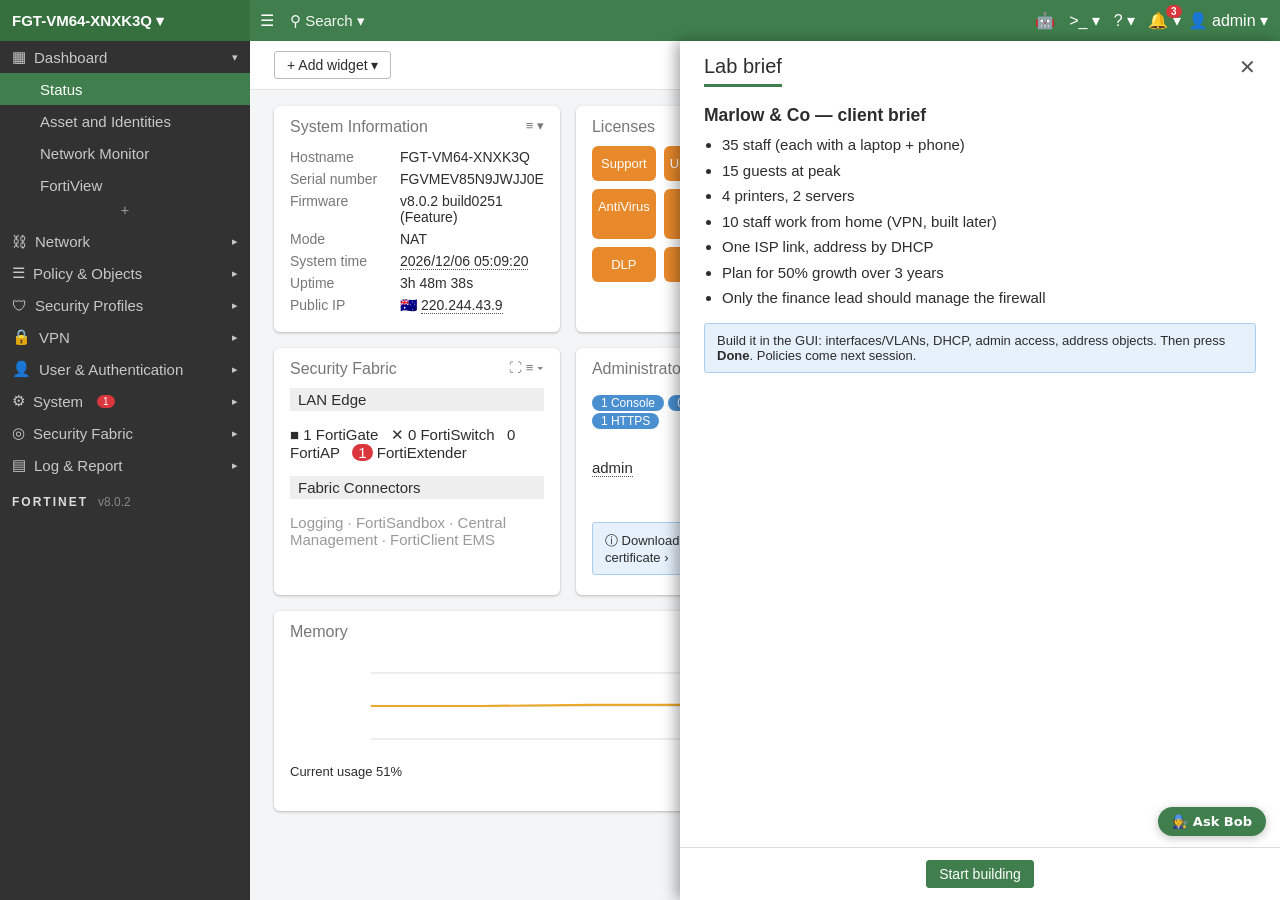
==== commit 8cc6cd99: "Quieter look: flat graphite chrome, one accent, VLAN stripe on cards, line icons, no glows (cache v6" ====
--- a/lab/index.html
+++ b/lab/index.html
@@ -56,7 +56,7 @@
 `):"No differences."}</pre>`},revview(){const h=r().find(P=>P.id===$("#ov")._rev);h&&($("#ov [data-revout]").innerHTML=`<div class="note blue">Downloads are blocked in this practice mock. Copy the revision text below.</div><textarea class="inp" data-conf readonly style="width:100%;height:220px;font:12px monospace">${_(h.conf)}</textarea><div style="margin-top:8px"><span class="btn" data-ax="copyconf">Copy</span></div>`)},revdel(){const h=$("#ov")._rev;o(r().filter(P=>P.id!==h)),S(),ie("Revision deleted.")},revrevert(){const h=r().find(P=>P.id===$("#ov")._rev);h&&w("Confirm",`<p style="margin-top:0">Revert to revision ${h.id} (${_(h.time)})? The system will reboot.</p>`,{onOk:()=>{A();const P=W(h.conf,()=>{t(),R()});P&&ie(P)}})},runscript(){const h=$("#ov [data-runbox]");h.style.display="block",h.querySelector("textarea").focus()},doscript(){const h=F($("#ov"),"script");if(!h.trim())return k("Script: This field is required.");const P=W(Ee(e.toJSON())+h+`
 `,()=>{}),E=st("fortimock-scripts",[]);E.unshift({name:`script_${E.length+1}.txt`,ok:!P,time:Zn()}),ca("fortimock-scripts",E.slice(0,20)),Q.scripts(),P?k(P):ie("Script executed.","ok")}};return document.addEventListener("click",h=>{const P=h.target;let E;if(E=P.closest("#tmenu [data-sub]")){h.stopPropagation();const O=$("#tmenu");O.querySelectorAll(".fly").forEach(re=>re.remove());const Z=document.createElement("div");Z.className="fly",Z.style.cssText=`position:absolute;right:100%;top:${E.offsetTop}px;background:#fff;border:1px solid #bbb;box-shadow:0 3px 10px rgba(0,0,0,.35);min-width:220px;padding:0`,Z.innerHTML=mc[E.dataset.sub].map(re=>re==="-"?"<hr>":`<div data-adm="${re[0]}">${re[1]}</div>`).join(""),O.appendChild(Z);return}if(E=P.closest("[data-adm]")){h.stopPropagation(),p();const O=E.dataset.adm,Z=n(),re=Z&&e.get("system.accprofile",Z.accprofile);if(["reboot","shutdown","restore","scripts","revisions","firmware"].includes(O)&&re&&re.sysgrp!=="read-write"&&re.sysgrp!=="custom"){ie("Permission denied: your admin profile needs System read/write access.");return}Q[O]();return}if(a&&P.closest("#admdlg")){if(h.stopPropagation(),E=P.closest("[data-ax]")){if(E.dataset.ax==="close"){const O=a&&a._forced;A(),O&&x()}else E.dataset.ax==="ok"&&a._ok(a);return}(E=P.closest(".seg span"))&&([...E.parentNode.children].forEach(O=>O.classList.remove("on")),E.classList.add("on")),(E=P.closest(".tg"))&&E.classList.toggle("on");return}if(E=P.closest("#ov [data-ax]")){h.stopPropagation(),I[E.dataset.ax]();return}if(E=P.closest("#ov tr[data-rev]")){h.stopPropagation(),S(+E.dataset.rev);return}(E=P.closest('#ov .tg[data-ak="enc"]'))&&setTimeout(()=>{const O=$("#ov [data-encrows]");O&&(O.style.display=E.classList.contains("on")?"block":"none")},0)},!0),document.addEventListener("change",h=>{const P=h.target.closest('#ov input[type=file][data-ak="file"]');if(!P||!P.files[0])return;const E=new FileReader;E.onload=()=>{$("#ov")._file=String(E.result),$("#ov [data-fn]").textContent=P.files[0].name},E.readAsText(P.files[0])}),document.addEventListener("keydown",h=>{if(a)if(h.key==="Escape"){h.stopPropagation();const P=a&&a._forced;A(),P&&x()}else h.key==="Enter"&&h.target.tagName!=="TEXTAREA"&&(h.preventDefault(),a._ok&&a._ok(a))},!0),(st(Ps,{}).out||Ie()!=="admin")&&i({out:!1,user:"admin"}),e.on(()=>{const h=st(Ps,{});!h.out&&h.user&&!e.get("system.admin",h.user)&&setTimeout(()=>i({out:!1,user:"admin"}))}),{loginScreen:x,addRev:d,boot:()=>R(),actions:Q}}const Qe=(e,t,s)=>{const a=e.refCount(t,s);return a?`<span class="lnk" data-refs="${Y(t+"|"+s)}">${a}</span>`:"0"},hc=e=>String(e??"").replace(/<[^>]+>/g,"").trim(),qe=(e,t,s={})=>({key:e,cells:t,sort:t.map(hc),...s}),bc='<span style="color:#3cb04f">⬆ Enabled</span>',Na='<span style="color:#d9363e">✖ Disabled</span>',Fs=e=>`<div class="approx" style="color:#888;font-size:12px;margin:6px 24px">${e}</div>`,yc={password:"Local",ldap:"LDAP",radius:"RADIUS"},wc={cols:["Name","Type","Two-factor Authentication","Status","Ref."],create:"user",insights:0,source:e=>[{name:null,rows:e.list("user.local").map(t=>qe("user.local|"+t.name,[`👤 ${_(t.name)}`,yc[t.type]||(ks.find(s=>s[1]===t.type)||[t.type])[0],t.two_factor&&t.two_factor!=="disable"?`<span style="color:#3cb04f">✔ ${t.two_factor==="email"?"Email":"FortiToken"}</span>`:Na,t.status==="disable"?Na:bc,Qe(e,"user.local",t.name)]))}]},vc={cols:["Name","Group Type","Members","Remote Groups","Ref."],create:"group",source:e=>[{name:null,rows:e.list("user.group").map(t=>{const s=t.member.filter(n=>e.get("user.ldap",n)||e.get("user.radius",n)),a=t.member.filter(n=>!s.includes(n));return qe("user.group|"+t.name,[_(t.name),(Da.find(n=>n[1]===t.group_type)||[t.group_type])[0],a.map(n=>`👤 ${_(n)}`).join(" "),s.map(_).concat((t.match||[]).map(n=>_(`${n.server_name}: ${n.group_name||"Any"}`))).join(" "),Qe(e,"user.group",t.name)])})}]},_c={cols:["Name","Server","Port","Distinguished Name","Ref."],create:"ldap",source:e=>[{name:null,rows:e.list("user.ldap").map(t=>qe("user.ldap|"+t.name,[_(t.name),_(t.server),String(t.port||389),_(t.dn),Qe(e,"user.ldap",t.name)]))}],post:Fs("LDAP list columns approximated (not captured).")},Sc={cols:["Name","Server","Ref."],create:"radius",source:e=>[{name:null,rows:e.list("user.radius").map(t=>qe("user.radius|"+t.name,[_(t.name),_([t.server,t.secondary_server].filter(Boolean).join(", ")),Qe(e,"user.radius",t.name)]))}],post:Fs("RADIUS list columns approximated (not captured).")},kc={cols:["Name","Trusted Hosts","Profile","Type","Two-factor Authentication","Expiry"],create:[["Administrator","admin"],["REST API admin","restadmin"],["SSO Admin","ssoadmin"]],insights:2,source:e=>[{name:"System Administrator",rows:e.list("system.admin").map(t=>{const s=t.name===globalThis.__fmUser;return qe("system.admin|"+t.name,[s?`<span style="background:#f3d9a0;padding:1px 6px;border-radius:3px">👤 ${_(t.name)}</span>`:`👤 ${_(t.name)}`,_(ec(t)),`<span style="border-bottom:1px dotted #555">${_(t.accprofile)}</span>`,t.remote_auth?"Remote":"Local",t.two_factor&&t.two_factor!=="disable"?'<span style="color:#3cb04f">✔ Enabled</span>':Na,""])})}]},Pc={cols:["Profile name","Comments","Ref."],create:"aprofile",source:e=>[{name:null,rows:e.list("system.accprofile").filter(t=>!t.hidden).map(t=>qe("system.accprofile|"+t.name,[_(t.name),_(t.comments||""),Qe(e,"system.accprofile",t.name)]))}],total:e=>e.list("system.accprofile").filter(t=>!t.hidden).length},Ft=(e,t,s,a={})=>({cols:["Name","Comments","Ref."],create:s,source:n=>[{name:null,rows:[...n.list(e)].sort((i,r)=>i.name.localeCompare(r.name)).map(i=>qe(e+"|"+i.name,[pe(t)+_(i.name),_(i.comment||""),Qe(n,e,i.name)]))}],...a}),$c=Ft("antivirus.profile","AV","av"),Tc=Ft("webfilter.profile","WEB","web"),Cc=Ft("dnsfilter.profile","DNS","dnsf"),Ac=Ft("application.list","APP","app"),xc=Ft("ips.sensor","IPS","ips"),Dc=Ft("file-filter.profile","FILE","ff"),Nc=e=>({cols:["Name","Read Only","Comments","Ref."],create:"ssl",...e.list("firewall.ssl-ssh-profile").length>=js?{lock:1}:{},source:t=>[{name:null,rows:[...t.list("firewall.ssl-ssh-profile")].sort((s,a)=>s.name.localeCompare(a.name)).map(s=>qe("firewall.ssl-ssh-profile|"+s.name,[pe("SSL")+_(s.name),s.ro?"🔒":"",_(s.comment||""),Qe(t,"firewall.ssl-ssh-profile",s.name)]))}]}),ei="vpn.ipsec.phase1-interface",Ic={"static-fortigate":"Site to Site - FortiGate","dialup-forticlient":"Remote Access - FortiClient",custom:"Custom"},Ec=e=>e===1?{cols:["Name","Value"],tabs:["Tunnels","Settings"],source:()=>[{name:null,rows:[]}],post:Fs("IPsec Settings tab not captured."),insights:0}:{cols:["Tunnel","Interface Binding","Status","Ref."],tabs:["Tunnels","Settings"],insights:0,create:[["Custom IPsec tunnel","vpn"],["IPsec tunnel from template","vpnwiz"],["IPsec aggregate","vagg"]],extra:'<span class="btn sp">View tunnel connections</span>',groupBy:null,source:t=>{const s={};for(const a of t.list(ei)){const n=Ic[a.wizard_type]||"Custom";(s[n]=s[n]||[]).push(a)}return Object.keys(s).map(a=>({name:a,rows:s[a].map(n=>{const i=jt(t,n.name);return qe(ei+"|"+n.name,[`🔒 ${_(n.name)}`,_(n.interface),i.up?'<span style="color:#3cb04f">⬆ Up</span>':i.dial?'<span style="color:#888">◌ Waiting for clients</span>':`<span style="color:#d9363e" title="${Y(i.why)}">⬇ Down</span>`,Qe(t,"system.interface",n.name)])})}))},post:Fs("Tunnel status is simulated: Up when phase 2, a route to the remote gateway and a policy using the tunnel all exist. Hover a Down status for the reason.")},oe=(e,t=-61)=>`command parse error before '${e}'
 Command fail. Return code ${t}`,Lc="Unknown action 0",Rc=e=>J(e?4294967295<<32-e>>>0:0),ti=e=>{const t=e.join(" ");return/^\d+\.\d+\.\d+\.\d+$/.test(t)&&V(t)!==null?{ip:V(t),len:32}:j(t)},Fc=["vlanid","vrf","distance","lease-time","admintimeout","admin-sport","admin-port","admin-ssh-port"],si=["ip","subnet","dst",...Array.from({length:10},(e,t)=>"trusthost"+(t+1))],Mc=["gateway","start-ip","end-ip","default-gateway","netmask"];function Uc(e,{boot:t,refsOf:s,move:a,perm:n=()=>"read-write"}){let i=[],r=[],o=[],d=0,p=null,w=null,A=[];const U=()=>e.list("system.global").hostname||is,F=()=>{const l=A[A.length-1];return`${U()} ${i.length?`(${l?l.ent??l.path:w||i[i.length-1].split(" ").pop()}) `:""}# `},y=document.createElement("div");y.id="cli",y.innerHTML='<div class="ch"><b>CLI Console</b><span style="margin-left:auto;cursor:pointer" data-cli="bob" title="Copy the full config with a review prompt for Bob">➜ Send to Bob</span><span style="cursor:pointer;margin-left:14px" data-cli="copy" title="Copy everything in the console">⧉ Copy CLI</span><span style="cursor:pointer;margin-left:14px" data-cli="clear" title="Clear console">⌫</span><span style="cursor:pointer;margin-left:14px" data-cli="close" title="Close">✕</span></div><pre data-out></pre><div class="ci"><span data-pr></span><input data-in spellcheck="false" autocomplete="off"></div>',document.body.appendChild(y);const k=y.querySelector("[data-out]"),g=y.querySelector("[data-in]"),T=y.querySelector("[data-pr]"),x=l=>{k.textContent+=l+`
-`,k.scrollTop=k.scrollHeight},R=()=>{T.textContent=p?"":F()},Q=()=>{y.classList.contains("on")||(y.classList.add("on"),(!k.textContent||Le)&&(Le=!1,k.textContent="",x(`Connected · SubnetPal Lab build 64
+`,k.scrollTop=k.scrollHeight},R=()=>{T.textContent=p?"":F()},Q=()=>{y.classList.contains("on")||(y.classList.add("on"),(!k.textContent||Le)&&(Le=!1,k.textContent="",x(`Connected · SubnetPal Lab build 65
 (Practice mock: ping/traceroute results come from the routing table, not a real network.)
 `)),R()),g.focus()},S=()=>y.classList.remove("on");function B(){return["Version: FortiGate-VM64 v8.0.2,build0251,261118 (GA.F)","Security Level: 2","Firmware Signature: certified","Virus-DB: 1.00000(2018-04-09 18:07)","IPS-DB: 6.00741(2015-12-01 02:30)","IPS-ETDB: 6.00741(2015-12-01 02:30)","APP-DB: 6.00741(2015-12-01 02:30)","Proxy-IPS-DB: 6.00741(2015-12-01 02:30)","Proxy-IPS-ETDB: 6.00741(2015-12-01 02:30)","Proxy-APP-DB: 6.00741(2015-12-01 02:30)","FMWP-DB: 24.00111(2024-11-06 13:21)","IPS Malicious URL Database: 1.00001(2015-01-01 01:01)","IoT-Detect: 0.00000(2022-08-17 17:31)","OT-Detect-DB: 0.00000(2001-01-01 00:00)","OT-Patch-DB: 0.00000(2001-01-01 00:00)","OT-Threat-DB: 6.00741(2015-12-01 02:30)",`Serial-Number: ${vo}`,"License Status: Valid","License Expiration Date: 2026-12-03","VM Resources: 1 CPU/1 allowed, 1989 MB RAM/2048 MB allowed","Log hard disk: Available",`Hostname: ${U()}`,"Private Encryption: Disable","Operation Mode: NAT","Current virtual domain: root","Max number of virtual domains: 1","Virtual domains status: 1 in NAT mode, 0 in TP mode","Virtual domain configuration: disable","FIPS-CC mode: disable","Current HA mode: standalone","Branch point: 0251","Release Version Information: GA",`System time: ${W()}`,"Last reboot reason: warm reboot"].join(`
 `)}function W(){const l=new Date().toString().split(" ");return`${l[0]} ${l[1]} ${l[2]} ${l[4]} ${l[3]}`}function N(){const l=Math.floor(performance.now()/1e3)+13717;return["CPU states: 0% user 0% system 0% nice 100% idle 0% iowait 0% irq 0% softirq","CPU0 states: 0% user 0% system 0% nice 100% idle 0% iowait 0% irq 0% softirq","Memory: 2034164k total, 1037428k used (51.0%), 832184k free (40.9%), 164552k freeable (8.1%)","Average network usage: 2 / 1 kbps in 1 minute, 2 / 1 kbps in 10 minutes, 2 / 1 kbps in 30 minutes","Maximal network usage: 9 / 4 kbps in 1 minute, 9 / 4 kbps in 10 minutes, 13 / 6 kbps in 30 minutes","Average sessions: 8 sessions in 1 minute, 8 sessions in 10 minutes, 8 sessions in 30 minutes","Maximal sessions: 12 sessions in 1 minute, 14 sessions in 10 minutes, 14 sessions in 30 minutes","Average session setup rate: 0 sessions per second in last 1 minute, 0 sessions per second in last 10 minutes, 0 sessions per second in last 30 minutes","Maximal session setup rate: 1 sessions per second in last 1 minute, 2 sessions per second in last 10 minutes, 2 sessions per second in last 30 minutes","Average NPU sessions: 0 sessions in last 1 minute, 0 sessions in last 10 minutes, 0 sessions in last 30 minutes","Maximal NPU sessions: 0 sessions in last 1 minute, 0 sessions in last 10 minutes, 0 sessions in last 30 minutes","Average nTurbo sessions: 0 sessions in last 1 minute, 0 sessions in last 10 minutes, 0 sessions in last 30 minutes","Maximal nTurbo sessions: 0 sessions in last 1 minute, 0 sessions in last 10 minutes, 0 sessions in last 30 minutes","Virus caught: 0 total in 1 minute","IPS attacks blocked: 0 total in 1 minute",`Uptime: ${Math.floor(l/86400)} days,  ${Math.floor(l/3600)%24} hours,  ${Math.floor(l/60)%60} minutes`].join(`
@@ -280,4 +280,4 @@
   </div></div></div><div class="ovf"><span class="btn g" data-pmgo>Find matching policy</span><span class="btn" data-close="1">Close</span></div>`,e.classList.add("on")}document.addEventListener("change",e=>{if(e.target.id==="pmp"){const t=e.target.value.split("|")[1];$("#pmdp").value=t,$("#pmdp").disabled=e.target.value.startsWith("icmp")}});document.addEventListener("click",e=>{if(!e.target.closest("[data-pmgo]"))return;e.stopPropagation();const t=$("#pmr"),[s]=$("#pmp").value.split("|"),a=$("#pmi").value;if(!a){t.innerHTML='<div class="note err">Incoming interface: This field is required.</div>';return}const n=$("#pmdp").value.trim();if(s!=="icmp"&&!(+n>=1&&+n<=65535)){t.innerHTML='<div class="note err">Destination port must be between 1 and 65535.</div>';return}const i=Va(H,{srcintf:a,src:$("#pms").value.trim(),dst:$("#pmd").value.trim(),proto:s,dport:n,user:($("#pmu")||{}).value||""});if(i.error){t.innerHTML=`<div class="note err">${_(i.error)}</div>`;return}if(!i.route){t.innerHTML=`<div class="note warn">${_(i.why)}</div>`;return}const r=`Route: ${J(i.route.dst.ip)}/${i.route.dst.len} via ${i.route.gw==="0.0.0.0"?"directly connected":i.route.gw}, outgoing interface <b>${_(i.route.dev)}</b>.`;if(i.policy){se("policy").sel=["firewall.policy|"+i.policy.policyid],ss(),t.innerHTML=`<div class="note blue" style="border-color:#3cb04f;background:#e9f6ec">Matching policy: <b>${_(i.policy.name)} (${i.policy.policyid})</b>, action ${i.policy.action.toUpperCase()}.<br>${r}</div>`;const o=document.querySelector(`#main tr.row[data-key="firewall.policy|${i.policy.policyid}"]`);o&&o.scrollIntoView({block:"center"})}else se("policy").sel=["implicit|0"],ss(),t.innerHTML=`<div class="note warn">No policy matches. Traffic is blocked by <b>Implicit Deny (0)</b>.<br>${r}</div>`},!0);let kt=null;document.addEventListener("dragstart",e=>{const t=e.target.closest&&e.target.closest("[data-drag]");if(t){kt=t.dataset.drag;try{e.dataTransfer.setData("text/plain",kt)}catch{}}});document.addEventListener("dragover",e=>{kt&&e.target.closest('#main tr.row[data-key^="firewall.policy|"]')&&e.preventDefault()});document.addEventListener("drop",e=>{const t=e.target.closest('#main tr.row[data-key^="firewall.policy|"]');!kt||!t||(e.preventDefault(),en(kt,t.dataset.key.split("|")[1],"before"),kt=null)});function en(e,t,s){if(String(e)===String(t))return!0;const a=H.list("firewall.policy"),n=a.findIndex(r=>String(r.policyid)===String(e)),i=a.findIndex(r=>String(r.policyid)===String(t));return n<0||i<0?!1:(H.transact(r=>{const o=r["firewall.policy"],[d]=o.splice(n,1);let p=o.findIndex(w=>String(w.policyid)===String(t));s==="after"&&p++,o.splice(p,0,d)}),!0)}window.__fm.movePolicy=en;function id(){const e=Ye(L)||{},t=se(L),s=ve[L]&&ve[L].tabs&&t.tab>0&&!Fe[L]?Xa(ve[L],t.tab).cols:e.cols;if(!s)return;let a=new Set(t.hidden||[]),n=null;const i=document.createElement("div");i.id="colch",i.style.cssText="position:fixed;inset:0;z-index:110;background:rgba(0,0,0,.2)";const r=()=>{const o=(d,p)=>`<div data-ci="${d}" style="padding:5px 10px;cursor:pointer;${n===d?"background:#dff0e1":""}">${s[d]}</div>`;i.innerHTML=`<div style="position:absolute;left:280px;top:150px;width:520px;background:#fff;box-shadow:0 4px 20px rgba(0,0,0,.4);border-radius:4px;font-size:14px"><div style="display:flex;gap:6px;padding:10px;border-bottom:1px solid #ddd"><span class="btn" data-cc="fit">Best Fit Columns</span><span class="btn" data-cc="reset">Reset Table</span><span class="btn" data-cc="export">Export ▾</span></div><div style="padding:8px 10px 0;color:#888;font-size:12px">SELECT COLUMNS</div><div style="display:flex;gap:8px;padding:8px 10px"><div style="flex:1;border:1px solid #ddd;min-height:160px"><div style="background:#f4f4f4;padding:4px 10px">Inactive Columns</div>${s.map((d,p)=>a.has(p)?o(p):"").join("")}</div><div style="display:flex;flex-direction:column;gap:4px;justify-content:center"><span class="btn" data-cc="addall">&gt;&gt;</span><span class="btn" data-cc="add">&gt;</span><span class="btn" data-cc="rm">&lt;</span><span class="btn" data-cc="rmall">&lt;&lt;</span></div><div style="flex:1;border:1px solid #ddd;min-height:160px"><div style="background:#f4f4f4;padding:4px 10px">Active Columns</div>${s.map((d,p)=>a.has(p)?"":o(p)).join("")}</div></div><div class="ovf"><span class="btn g" data-cc="apply">Apply</span><span class="btn" data-cc="cancel">Cancel</span></div></div>`};i.addEventListener("click",o=>{const d=o.target.closest("[data-ci]"),p=o.target.closest("[data-cc]");if(d){n=+d.dataset.ci,r();return}if(!p){o.target===i&&i.remove();return}const w=p.dataset.cc;if(w==="add"&&n!==null)a.delete(n);else if(w==="rm"&&n!==null&&s.length-a.size>1)a.add(n);else if(w==="addall")a=new Set;else if(w==="rmall")a=new Set(s.map((A,U)=>U).slice(1));else if(w==="reset"){t.hidden=[],t.sort=null,i.remove(),ot();return}else if(w==="fit"){i.remove();return}else if(w==="export"){ie("Downloads are blocked in this practice mock.");return}else if(w==="apply"){t.hidden=[...a],i.remove(),ot();return}else if(w==="cancel"){i.remove();return}r()}),document.body.appendChild(i),r()}function rd(){const e=$("#ov");Xe(),e.innerHTML='<div class="ovh"><h1>Add dashboard tab</h1><span class="x" data-close="1">✕</span></div><div class="ovb"><div class="card"><div class="bdy"><div class="note err" id="dErr" style="display:none"></div><div class="row2"><div class="lb">Name</div><div class="vl"><input class="inp req" id="dName"></div></div><div class="row2" style="align-items:flex-start"><div class="lb">Layout type</div><div class="vl" style="display:block"><label style="display:block;margin-bottom:10px"><input type="radio" name="dl" value="widgets" checked> <b>Widgets</b><br><span style="color:#555;font-size:13px">See the big picture. Construct a mosaic of different widgets to keep an eye on your overall system health.</span></label><label style="display:block"><input type="radio" name="dl" value="monitor"> <b>Monitor</b><br><span style="color:#555;font-size:13px">Focus on the details. Expand a single tool to fill the screen, giving you maximum visibility and granular control over one specific area.</span></label></div></div></div></div></div><div class="ovf"><span class="btn g" data-dashok>OK</span><span class="btn" data-close="1">Cancel</span></div>',e.classList.add("on"),$("#dName").focus()}document.addEventListener("click",e=>{if(!e.target.closest("[data-dashok]"))return;e.stopPropagation();const t=$("#dName").value.trim(),s=Bs();if(!t){const a=$("#dErr");a.textContent="Name: This field is required.",a.style.display="block";return}if(["Status","Asset and Identities","Network Monitor","FortiView",...s.map(a=>a.name)].some(a=>a.toLowerCase()===t.toLowerCase())){const a=$("#dErr");a.textContent="A dashboard with this name already exists.",a.style.display="block";return}s.push({name:t,layout:(document.querySelector("[name=dl]:checked")||{}).value||"widgets"}),La("fortimock-dash",s),Je("udash-"+(s.length-1),t)},!0);document.addEventListener("keydown",e=>{const t=e.target.closest&&e.target.closest("#rlq");if(!t||e.key!=="Enter")return;const s=V(t.value.trim()),a=s===null?null:Pe(H,s);$("#rlr").innerHTML=s===null?'<div class="note err">Invalid IP address.</div>':a?`<table class="mt"><tr><th>Network</th><th>Gateway IP</th><th>Interface</th><th>Distance</th><th>Type</th></tr><tr><td>${J(a.dst.ip)}/${a.dst.len}</td><td>${a.gw}</td><td>${_(a.dev)}</td><td>${a.dist}</td><td>${a.type}</td></tr></table>`:'<div class="note warn">No matching route. The FortiGate would drop this traffic.</div>'});document.addEventListener("contextmenu",e=>{const t=e.target.closest("#main tr.row[data-key]");!t||!Fe[L]||(e.preventDefault(),se(L).sel=[t.dataset.key],ss(),Ar(e.clientX,e.clientY,xr()))});document.addEventListener("click",e=>{const t=e.target.closest("#ctxm [data-ctx]");if(t){e.stopPropagation(),t.style.cursor==="pointer"&&td(t.dataset.ctx);return}$("#ctxm")&&!e.target.closest("#ctxm")&&!e.target.closest('[data-e="more"]')&&$("#ctxm").remove()},!0);function Dr(e){if(e.classList.contains("d"))return;const t=Dt(),s=e.dataset.e;if(s==="clear"){se(L).sel=[],ot();return}if(s==="more"){const a=e.getBoundingClientRect();Ar(a.left,a.top-8,Fe[L]?xr().slice(4):[["x","No more actions",!1]]);const n=$("#ctxm");n.style.top=a.top-n.offsetHeight-6+"px";return}if(s==="edit")return Za(t[0]);if(s==="del")return void ed(t);if(s==="clone"){const{t:a,k:n}=ut(t[0]);return void Se(xt[a],H,{clone:H.get(a,n),onSaved:()=>{}})}s==="status"&&$("#bar").insertAdjacentHTML("beforeend",'<span style="position:absolute;bottom:40px;left:40%;background:#fff;color:#2d2d2d;border:1px solid #bbb;border-radius:3px;box-shadow:0 2px 8px rgba(0,0,0,.3)"><div style="padding:6px 14px;cursor:pointer" data-setst="up">✔ Enable</div><div style="padding:6px 14px;cursor:pointer" data-setst="down">✖ Disable</div></span>')}function od(e){const t=Dt().map(ut).filter(s=>s.t==="system.interface");H.transact(s=>{t.forEach(a=>{const n=s["system.interface"].find(i=>i.name===a.k);n&&!n.ro&&(n.status=e)})})}document.addEventListener("dblclick",e=>{const t=e.target.closest("tr.row[data-key]");t&&!Hs()&&(se(L).sel=[t.dataset.key],Za(t.dataset.key))});document.addEventListener("keydown",e=>{e.key==="Escape"&&($("#ov").classList.remove("on"),$("#ov2").classList.remove("on"),$("#pick").classList.remove("on"),["#tmenu","#ctxm","#colch"].forEach(t=>{const s=$(t);s&&s.remove()}),setTimeout(rs,0))});function ld(e,t){if(e==="ai")return Ws.actions.ai();let s=$("#tmenu");if(s&&s.dataset.k===e){s.remove();return}s||(s=document.createElement("div"),s.id="tmenu",document.body.appendChild(s)),s.dataset.k=e,s.innerHTML=e==="bell"?za(0):typeof Vt[e]=="function"?Vt[e]():Vt[e],s.style.right=t||"",s.style.left=e==="host"?"0":e==="srch"?"260px":"auto"}$("#top").innerHTML=`<div class="host" data-tm="host">${_(globalThis.__fmHost)} ▾</div><span class="ico" data-burger>☰</span><span class="srch" data-tm="srch">⚲ Search ▾</span><div class="right"><span class="ico" data-tm="ai">🤖</span><span class="ico" data-tm="cli" data-x="100px">&gt;_ ▾</span><span class="ico" data-tm="help" data-x="80px">? ▾</span><span class="ico bell" data-tm="bell" data-x="60px">🔔<b>3</b> ▾</span><span class="ico" data-tm="adm" data-x="4px" id="admname">👤 ${_(Ie())} ▾</span></div>`;const Ws=gc(H,{closeAll:Xe,go:Je});document.addEventListener("fm:session",()=>{const e=$("#admname");e&&(e.textContent=`👤 ${Ie()} ▾`),we()});{const e=$("#admname");e&&(e.textContent=`👤 ${Ie()} ▾`)}const as=Uc(H,{boot:()=>Ws.boot(),refsOf:(e,t)=>H.refs(e,t),move:(e,t,s)=>en(e,s,t),perm:e=>qs(e)});window.__fm.cli=as;const cd=[["system.interface","interfaces","Interfaces","Interface"],["system.zone","interfaces","Interfaces","Zone"],["router.static","static","Static Routes","Static route"],["firewall.address","addr","Addresses","Address"],["firewall.addrgrp","addr","Addresses","Address group"],["firewall.service.custom","svc","Services","Service"],["firewall.service.group","svc","Services","Service group"],["firewall.schedule.recurring","sched","Schedules","Schedule"],["firewall.schedule.onetime","sched","Schedules","Schedule"],["firewall.schedule.group","sched","Schedules","Schedule group"],["firewall.policy","policy","Firewall Policy","Policy"]],dd=()=>cd.flatMap(([e,t,s,a])=>H.list(e).filter(n=>!n.ro).map(n=>{const i=String(n.name??n.seq_num??n.policyid);return{g:a,n:e==="router.static"?`${n.seq_num} (${n.dst})`:e==="firewall.policy"?`${n.name} (ID ${n.policyid})`:i,t:JSON.stringify(n),p:t,pn:s,table:e,key:i}})),pd=e=>{Je(e.p,e.pn),setTimeout(()=>Za(`${e.table}|${e.key}`),0)};qc({cfgItems:dd,openObj:pd,go:Je,toast:ie,cli:as,loginScreen:()=>Ws.loginScreen(),timeoutMin:()=>+(H.list("system.global").admintimeout||5)});Zi(uc,H,{reset:e=>{Xe(),H.reset(e),["interfaces","addr","policy","vpnt"].forEach(t=>{se(t).sel=[]})}});we();H.on(()=>{const e=$("#top .host");e&&(e.textContent=globalThis.__fmHost+" ▾"),document.title=globalThis.__fmHost});</script>
   <style rel="stylesheet" crossorigin>*{box-sizing:border-box}html,body{margin:0;height:100%;font-family:Lato,Helvetica,Arial,sans-serif;font-size:15px;color:#2d2d2d;background:#fff}#top{position:fixed;left:0;right:0;top:0;height:41px;background:#407f4d;color:#fff;display:flex;align-items:center;z-index:50}#top .host{width:250px;height:41px;display:flex;align-items:center;padding:0 12px;gap:8px;font-weight:700;background:#36703f;cursor:pointer}#top .ico{width:34px;text-align:center;cursor:pointer;font-size:16px}#top .srch{margin-left:6px;display:flex;align-items:center;gap:6px;opacity:.95}#top .right{margin-left:auto;display:flex;align-items:center;gap:6px;padding-right:12px}#top .bell{position:relative}#top .bell b{position:absolute;top:-6px;right:0;background:#d9363e;border-radius:9px;font-size:10px;padding:1px 5px}#side{position:fixed;left:0;top:41px;bottom:0;width:250px;background:#323232;overflow-y:auto;color:#c8c8c8}#side .g{height:32px;display:flex;align-items:center;padding:0 12px;cursor:pointer;gap:8px;position:relative}#side .g:hover,#side .l:hover{background:#3d3d3d}#side .g .ch{margin-left:auto;font-size:11px}#side .l{height:32px;display:flex;align-items:center;padding:0 12px 0 40px;cursor:pointer;position:relative}#side .l.act{background:#407f4d;color:#fff}#side .l .star{margin-left:auto;display:none;opacity:.6}#side .l:hover .star{display:block}#side .div{height:1px;background:#4a4a4a;margin:4px 12px 4px 40px}#side .bd{background:#d9363e;color:#fff;border-radius:9px;font-size:10px;padding:1px 6px;margin-left:6px}#side .plus{height:24px;text-align:center;color:#999;cursor:pointer}#side .foot{padding:14px 12px;color:#888;font-size:12px}#side .foot b{color:#ddd;letter-spacing:2px}#main{position:fixed;inset:41px 0 0 250px;overflow:auto;background:#f4f5f7}.page{padding:0 0 70px}.ptitle{position:sticky;top:0;background:#fff;z-index:5;padding:12px 24px 0;border-bottom:1px solid #ddd}.ptitle h1{font-size:20px;font-weight:400;margin:0 0 8px;display:inline-block;border-bottom:3px solid #407f4d;padding-bottom:6px}.tabs{display:flex;gap:22px;padding:0 24px;background:#fff;border-bottom:1px solid #ddd}.tabs div{padding:10px 2px;cursor:pointer;color:#555;border-bottom:3px solid transparent}.tabs div.on{color:#2d2d2d;border-color:#407f4d;font-weight:700}.tb{display:flex;gap:8px;align-items:center;padding:10px 24px;background:#fff;border-bottom:1px solid #e3e3e3}.btn{border:1px solid #bbb;background:#fff;border-radius:3px;padding:5px 12px;cursor:pointer;font:inherit;font-size:14px;display:inline-flex;gap:6px;align-items:center;color:#2d2d2d;white-space:nowrap}.btn:hover{background:#f0f0f0}.btn.g{background:#407f4d;color:#fff;border-color:#407f4d}.btn.g:hover{background:#36703f}.btn.dis{opacity:.45;pointer-events:none}.btn.og{border-color:#407f4d;color:#407f4d}.search{display:flex;align-items:center;border:1px solid #bbb;border-radius:3px;background:#fff;padding:0 8px;min-width:220px;height:30px;gap:6px}.search input{border:0;outline:0;flex:1;font:inherit;font-size:14px}.search .f{color:#407f4d}.sp{margin-left:auto}table.t{width:100%;border-collapse:collapse;background:#fff}table.t th{text-align:left;font-weight:700;padding:8px 10px;border-bottom:1px solid #ddd;border-right:1px solid #eee;font-size:14px;white-space:nowrap;background:#fafafa}table.t td{padding:7px 10px;border-bottom:1px solid #eee;font-size:14px}table.t tr.row{cursor:pointer}table.t tr.row:hover{background:#f3f8f4}table.t tr.row.sel{background:#dcebfa}table.t tr.grp td{background:#5a5a5a;color:#fff;padding:5px 10px;font-weight:700;cursor:pointer}.cb{width:14px;height:14px;border:1px solid #888;border-radius:2px;display:inline-block;vertical-align:middle;background:#fff}tr.sel .cb{background:#407f4d;border-color:#407f4d}.cnt{background:#ddd;color:#333;border-radius:9px;padding:0 7px;font-size:12px;margin-left:6px}tr.grp .cnt{background:#888;color:#fff}.foot{display:flex;padding:8px 24px;background:#fff;border-top:1px solid #ddd;font-size:13px;color:#555}.foot .i{color:#555}.foot .n{margin-left:auto;font-weight:700}.noresult{padding:26px;text-align:center;color:#777;background:#fff}.tag{display:inline-block;font-size:10px;font-weight:700;color:#fff;border-radius:3px;padding:1px 5px;margin-right:6px;vertical-align:middle}.card{background:#fff;border-radius:6px;box-shadow:0 1px 3px #0003;margin:16px 24px}.card .h{padding:9px 16px;background:#eee;border-bottom:1px solid #ddd;font-weight:700;border-radius:6px 6px 0 0}.card .bdy{padding:14px 18px}.wrap2{display:flex;gap:0}.wrap2 .lc{flex:1;min-width:0}.rc{width:270px;padding:16px 14px;font-size:13px;color:#555}.rc h4{margin:14px 0 6px;font-size:13px;color:#2d2d2d}.rc a{color:#1a6ab4;display:block;margin:4px 0;cursor:pointer}.rc .bt{display:inline-block;border:1px solid #bbb;border-radius:3px;padding:3px 9px;margin:2px 4px 2px 0;background:#fff;color:#2d2d2d;font-size:12px}.rc .bt.d{opacity:.45}.fg{color:#1a6ab4;border-bottom:1px dashed #1a6ab4;cursor:pointer}.row2{display:flex;align-items:center;padding:6px 0;min-height:36px}.row2 .lb{width:210px;color:#2d2d2d;flex:none;padding-right:10px}.row2 .vl{flex:1;display:flex;align-items:center;gap:8px;flex-wrap:wrap}.row2.in{padding-left:26px}.inp{border:1px solid #bbb;border-radius:3px;padding:5px 8px;font:inherit;font-size:14px;width:300px;background:#fff;color:#2d2d2d;min-height:30px;display:inline-flex;align-items:center}.inp.req{background:#fffbd6}.inp.ro{background:#f0f0f0;color:#777}.inp.sm{width:90px}.inp.wd{width:420px}.err{color:#d9363e;font-size:12px;display:block;width:100%}.dd{justify-content:space-between;cursor:pointer;gap:10px}.dd:after{content:"▾";color:#666;font-size:12px}.seg{display:inline-flex;border:1px solid #bbb;border-radius:3px;overflow:hidden}.seg span{padding:5px 14px;font-size:14px;border-right:1px solid #ccc;background:#fff;cursor:pointer;white-space:nowrap}.seg span:last-child{border-right:0}.seg span.on{background:#2f6b3b;color:#fff}.seg span.ok:before{content:"✔";color:#3cb04f;margin-right:5px}.seg span.no:before{content:"✖";color:#d9363e;margin-right:5px}.seg span.on.ok:before,.seg span.on.no:before{color:#fff}.tg{display:inline-block;vertical-align:middle;width:34px;height:18px;background:#aaa;border-radius:9px;position:relative;cursor:pointer;flex:none}.tg:after{content:"";position:absolute;width:14px;height:14px;background:#fff;border-radius:50%;top:2px;left:2px;transition:.15s}.tg.on{background:#3cb04f}.tg.on:after{left:18px}.info{display:inline-block;width:14px;height:14px;border-radius:50%;background:#4a8fd0;color:#fff;font-size:10px;text-align:center;line-height:14px;font-style:italic;font-weight:700}.band{background:#e3e3e3;padding:8px 14px;margin:14px -18px 6px;font-weight:700;display:flex;align-items:center;gap:10px;cursor:pointer}.band .sq{width:14px;height:14px;border:1px solid #777;text-align:center;line-height:11px;font-size:12px;background:#fff}.note{padding:9px 12px;border-radius:3px;margin:8px 0;font-size:13px;border:1px solid}.note.blue{background:#e6f1fb;border-color:#a8cdee}.note.warn{background:#fff5d6;border-color:#f0d27a}.note.err{background:#fde7e7;border-color:#e8a0a0;color:#b02a2a}.chk{display:inline-flex;align-items:center;gap:6px;margin-right:18px;min-width:170px}.chk i{width:14px;height:14px;border:1px solid #888;border-radius:2px;background:#fff;display:inline-block;cursor:pointer;text-align:center;line-height:12px;font-size:11px;font-style:normal;color:#fff}.chk i.on{background:#407f4d;border-color:#407f4d}.chk.d{opacity:.5}.chip{background:#e8f0e9;border:1px solid #b9d3bd;border-radius:3px;padding:2px 8px;font-size:13px}.vlist{border:1px solid #bbb;border-radius:3px;display:inline-block;min-width:230px}.vlist div{padding:6px 12px;border-bottom:1px solid #ddd;cursor:pointer;background:#fff}.vlist div:last-child{border:0}.vlist div.on{background:#2f6b3b;color:#fff}.mt{width:100%;border:1px solid #ccc;border-collapse:collapse;font-size:13px}.mt th{background:#f0f0f0;text-align:left;padding:6px 8px;border-bottom:1px solid #ccc}.mt td{padding:6px 8px;border-bottom:1px solid #eee}.mtb{display:flex;gap:6px;margin:6px 0}#ov{position:fixed;inset:41px 0 0 300px;background:#fff;box-shadow:-4px 0 12px #00000059;z-index:40;display:none;flex-direction:column}#ov.on{display:flex}#ov2{position:fixed;inset:41px 0 0 420px;background:#fff;box-shadow:-4px 0 12px #0006;z-index:45;display:none;flex-direction:column}#ov2.on{display:flex}.ovh{padding:14px 24px 0;background:#fff;display:flex;align-items:flex-start}.ovh h1{font-size:20px;font-weight:400;margin:0;border-bottom:3px solid #407f4d;padding-bottom:6px}.ovh .x{margin-left:auto;font-size:20px;cursor:pointer;color:#555}.ovb{flex:1;overflow:auto;background:#f4f5f7;display:flex}.ovb .card{flex:1;margin:16px 0 16px 24px;align-self:flex-start}.ovf{border-top:1px solid #ddd;padding:12px;display:flex;gap:10px;justify-content:center;background:#fff}.sticky{position:sticky;bottom:0;background:#fff;border-top:1px solid #ddd;padding:10px;display:flex;justify-content:center;z-index:4}#bar{position:fixed;left:50%;bottom:14px;transform:translate(-30%);background:#3b3b3b;color:#fff;border-radius:6px;padding:8px 14px;display:none;gap:16px;align-items:center;z-index:60;box-shadow:0 2px 8px #0006}#bar.on{display:flex}#bar span{cursor:pointer}#bar .d{opacity:.45}#pick{position:fixed;top:41px;bottom:0;right:0;width:370px;background:#fff;box-shadow:-4px 0 12px #0006;z-index:70;display:none;flex-direction:column}#pick.on{display:flex}#pick .ph{padding:12px 16px;font-weight:700;display:flex}#pick .ph .x{margin-left:auto;cursor:pointer}#pick .pl{flex:1;overflow:auto}#pick .pl div{padding:6px 16px;cursor:pointer;font-size:14px}#pick .pl div:hover{background:#eef5ef}#pick .pl .hd{background:#f0f0f0;font-weight:700;cursor:default;font-size:12px;color:#555}.cards4{display:grid;grid-template-columns:repeat(4,1fr);gap:16px;padding:16px 24px}.wc{background:#fff;border-radius:6px;box-shadow:0 1px 3px #00000040;padding:12px 16px;min-height:200px;position:relative}.wc.s2{grid-column:span 2}.wc h3{margin:0 0 10px;font-size:16px;font-weight:400;color:#777;display:flex}.wc h3 span{margin-left:auto;font-size:13px}.kv{display:flex;padding:3px 0;font-size:14px}.kv .k{width:110px;color:#777}.kv .v{flex:1}.dot{border-bottom:1px dotted #555}.lic{display:grid;grid-template-columns:repeat(3,1fr);gap:8px}.lic div{background:#e8892b;color:#fff;border-radius:6px;padding:10px 6px;text-align:center;font-size:13px}.donut{display:flex;gap:16px;align-items:center}.dnl{font-size:12px;line-height:1.7}.kc{display:flex;gap:16px;padding:12px 24px;background:#f4f5f7;overflow:auto}.kc .card{margin:0;min-width:260px;padding:12px 16px}.badge2{display:inline-block;background:#5a5a5a;color:#fff;border-radius:9px;padding:0 7px;font-size:12px}.rowact{display:inline-flex;align-items:center;gap:6px}.lnk{color:#1a6ab4;cursor:pointer}.pill{display:inline-block;border-radius:10px;padding:1px 9px;font-size:12px;color:#fff}.stars{color:#e6a817;letter-spacing:1px}.fv{display:grid;grid-template-columns:repeat(4,1fr);gap:8px;padding:6px 0}.fv div{display:flex;align-items:center;gap:8px;background:#efefef;border:1px solid #ccc;border-radius:3px;padding:8px}.faceplate{background:#fff;margin:16px 24px 0;padding:10px 16px;border-radius:6px;box-shadow:0 1px 3px #0003;display:flex;align-items:center;gap:16px}.port{display:inline-block;width:22px;height:18px;border:1px solid #666;background:#ddd;margin:0 2px;border-radius:2px}.port.up{background:#3cb04f}.errbox{margin:20px 24px;background:#fde7e7;border:1px solid #e8a0a0;padding:14px;color:#b02a2a;border-radius:4px}.toast{position:fixed;right:20px;top:54px;background:#e8892b;color:#fff;padding:10px 16px;border-radius:4px;z-index:80;box-shadow:0 2px 6px #0000004d}#tmenu{position:fixed;top:41px;background:#fff;color:#2d2d2d;border:1px solid #bbb;box-shadow:0 3px 10px #00000059;z-index:90;min-width:220px;font-size:14px}#tmenu div,#tmenu small{padding:7px 14px;display:block}#tmenu small{color:#888;font-size:11px;padding:6px 14px 2px}#tmenu .tmh{background:#f4f4f4}.kc2{float:right;margin-left:14px;font-size:11px;background:#eee;border:1px solid #ccc;border-radius:3px;padding:0 4px}#tmenu hr{margin:3px 0;border:0;border-top:1px solid #ddd}#tmenu div:hover{background:#eef5ef}#labdock{position:fixed;right:14px;bottom:14px;z-index:35;background:#fff;border:1px solid #bbb;border-radius:6px;box-shadow:0 2px 10px #00000040;padding:6px 8px;display:flex;gap:8px;align-items:center;font-size:13px}#labdock b{color:#407f4d;margin:0 4px}#labp{position:fixed;top:41px;right:0;bottom:0;width:min(600px,100vw);background:#fff;box-shadow:-4px 0 14px #00000059;z-index:75;display:none;flex-direction:column}#labp.on{display:flex}.lrow{display:flex;gap:10px;padding:8px 4px;border-bottom:1px solid #eee;font-size:14px}.lrow .ic{width:22px;height:22px;border-radius:50%;color:#fff;display:inline-flex;align-items:center;justify-content:center;font-size:12px;flex:none;font-weight:700}.lrow.pass .ic{background:#3cb04f}.lrow.warn .ic{background:#e8a82b}.lrow.fail .ic{background:#d9363e}.hint{color:#444;margin:4px 0 2px;font-size:13px}.lnk2{color:#2a6fb0;cursor:pointer;font-size:12px;text-decoration:underline}.ans{display:none;background:#eef6ef;border-left:3px solid #407f4d;padding:6px 8px;margin-top:4px;font-size:13px}.ans.on{display:block}.score{margin-top:10px;font-size:14px}.score .big{font-size:28px;font-weight:700;color:#407f4d}input.inp,select.inp,textarea.inp{font:inherit;font-size:14px;outline:0}input.inp:focus,select.inp:focus,textarea.inp:focus{border-color:#407f4d;box-shadow:0 0 0 2px #407f4d33}input.inp.ro{cursor:default}#side .foot{background:#323232;border:0;display:block}#top .ico{white-space:nowrap;width:auto;min-width:34px}body.sidecol #side{width:50px;overflow-x:hidden}body.sidecol #side .g{font-size:0;justify-content:center}body.sidecol #side .g>span:first-child{font-size:16px}body.sidecol #side .l,body.sidecol #side .div,body.sidecol #side .plus,body.sidecol #side .foot,body.sidecol #side .g .bd,body.sidecol #side .g .ch{display:none}body.sidecol #main{left:50px}body.sidecol #ov{left:100px}#cli{position:fixed;left:250px;right:0;bottom:0;height:320px;background:#1e1e1e;color:#e6e6e6;z-index:85;display:none;flex-direction:column;box-shadow:0 -3px 10px #00000059;font:13px/1.45 Menlo,Consolas,monospace}#cli.on{display:flex}#cli .ch{display:flex;align-items:center;background:#2d2d2d;color:#ddd;padding:6px 12px;font-family:Lato,Arial,sans-serif;font-size:13px}#cli pre{flex:1;margin:0;padding:8px 12px;overflow:auto;white-space:pre-wrap}#cli .ci{display:flex;padding:0 12px 8px;white-space:pre}#cli .ci input{flex:1;background:transparent;border:0;outline:0;color:#e6e6e6;font:inherit;padding:0}body.sidecol #cli{left:50px}body:has(#ov.on) #labdock,body:has(#cli.on) #labdock{display:none}body:has(#ov.on) #cli,body:has(#ov2.on) #cli{display:none}#ov.fro .ovb .card{pointer-events:none}#ov.fro .ovb .card .inp{background:#f3f3f3}.wiz{display:flex;margin:0 0 14px}.wiz div{flex:1;padding:8px 10px 8px 22px;background:#ddd;color:#555;font-size:13px;clip-path:polygon(0 0,calc(100% - 12px) 0,100% 50%,calc(100% - 12px) 100%,0 100%,12px 50%)}.wiz div:first-child{clip-path:polygon(0 0,calc(100% - 12px) 0,100% 50%,calc(100% - 12px) 100%,0 100%)}.wiz div.on{background:#2f6b3b;color:#fff}.wiz div.done{background:#c9d6cc;color:#2f4b35}.ptbl{border-collapse:collapse;margin:6px 0 10px;width:100%}.ptbl td,.ptbl th{border:1px solid #ddd;padding:5px 10px;text-align:left;font-size:13px}.ptbl th{background:#f4f4f4}#ov.fro .ovb .card .seg,#ov.fro .ovb .card .tg,#ov.fro .ovb .card .btn,#ov.fro .ovb .card .chk{opacity:.55;filter:grayscale(1)}.labpick{border:1px solid #ccc;border-radius:4px;padding:10px 12px;margin:8px 0;cursor:pointer}.labpick:hover{border-color:#407f4d}.labpick.on{border-color:#407f4d;background:#f2f8f3}</style>
 </head>
-<body><div id="top"></div><div id="side"></div><div id="main"></div><div id="ov"></div><div id="ov2"></div><div id="pick"></div><div id="bar"></div><script defer src="../bobcheck.js?v=64"></script><script defer src="bob.js?v=64"></script></body></html>
+<body><div id="top"></div><div id="side"></div><div id="main"></div><div id="ov"></div><div id="ov2"></div><div id="pick"></div><div id="bar"></div><script defer src="../bobcheck.js?v=65"></script><script defer src="bob.js?v=65"></script></body></html>
